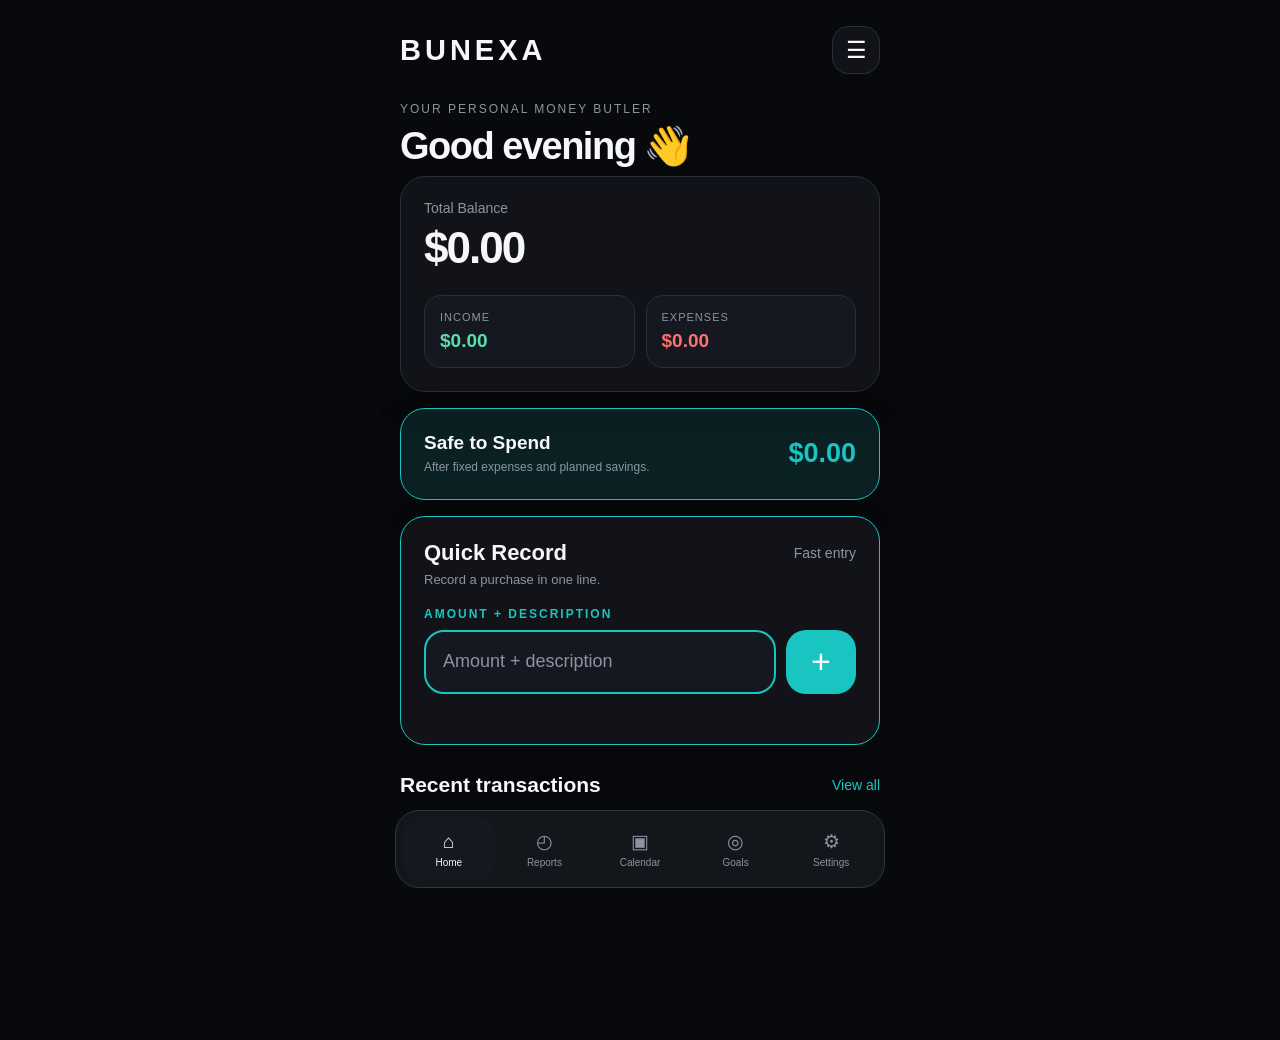
==== index.html @ c018f062 "Update index.html 1.5 pro" ====
<!DOCTYPE html>
<html lang="en">
<head>
<meta charset="UTF-8">
<meta name="viewport" content="width=device-width,initial-scale=1.0,viewport-fit=cover">
<title>BUNEXA — Money Butler</title>

<style>
:root{
--bg:#08090c;
--card:#111319;
--card2:#151820;
--text:#f5f7fa;
--muted:#8c94a1;
--border:#292e38;
--cyan:#19c5c0;
--cyan-soft:rgba(25,197,192,.12);
--red:#ff7070;
--green:#58dfaa;
--shadow:0 12px 35px rgba(0,0,0,.18)
}

body.light{
--bg:#f5f9f8;
--card:#fff;
--card2:#f1f6f5;
--text:#11161a;
--muted:#727b82;
--border:#dbe4e3;
--cyan:#159f9c;
--cyan-soft:rgba(21,159,156,.10);
--red:#d85e5e;
--green:#3e9d78;
--shadow:0 12px 35px rgba(40,70,70,.08)
}

*{
box-sizing:border-box;
margin:0;
padding:0
}

html{
-webkit-text-size-adjust:100%;
scroll-behavior:smooth
}

body{
font-family:-apple-system,BlinkMacSystemFont,"Segoe UI",sans-serif;
background:var(--bg);
color:var(--text);
min-height:100vh;
padding-bottom:110px
}

button,input,select{
font:inherit
}

button{
cursor:pointer;
-webkit-tap-highlight-color:transparent;
touch-action:manipulation
}

input,select{
touch-action:manipulation
}

button:active{
transform:scale(.97)
}

.app{
width:min(520px,100%);
margin:auto;
padding:26px 20px 120px
}

.page{
display:none
}

.page.active{
display:block
}

.header{
display:flex;
justify-content:space-between;
align-items:center;
margin-bottom:28px
}

.logo{
font-size:29px;
font-weight:850;
letter-spacing:4px
}

.menu-btn{
width:48px;
height:48px;
border-radius:16px;
border:1px solid var(--border);
background:var(--card);
color:var(--text);
font-size:23px;
position:relative;
z-index:10
}

.eyebrow{
color:var(--muted);
font-size:12px;
letter-spacing:2px;
margin-bottom:8px
}

.page-title{
font-size:38px;
font-weight:850;
letter-spacing:-1.5px;
margin-bottom:8px
}

.page-subtitle{
color:var(--muted);
font-size:15px;
line-height:1.5;
margin-bottom:22px
}

.card{
background:var(--card);
border:1px solid var(--border);
border-radius:25px;
padding:23px;
margin-bottom:16px;
box-shadow:var(--shadow)
}

.card-title{
font-size:20px;
font-weight:780;
margin-bottom:7px
}

.card-subtitle{
color:var(--muted);
font-size:13px
}

.balance-label{
color:var(--muted);
font-size:14px
}

.balance{
font-size:44px;
font-weight:850;
letter-spacing:-2px;
margin:7px 0 22px
}

.stats{
display:grid;
grid-template-columns:1fr 1fr;
gap:11px
}

.stat{
background:var(--card2);
border:1px solid var(--border);
border-radius:17px;
padding:15px
}

.stat-label{
color:var(--muted);
font-size:11px;
letter-spacing:1px;
margin-bottom:7px
}

.stat-value{
font-size:19px;
font-weight:780
}

.income{
color:var(--green)
}

.expense{
color:var(--red)
}

.cyan{
color:var(--cyan)
}

.safe{
border-color:var(--cyan);
background:var(--cyan-soft)
}

.safe-row{
display:flex;
justify-content:space-between;
align-items:center;
gap:12px
}

.safe-title{
font-size:19px;
font-weight:780
}

.safe-text{
color:var(--muted);
font-size:12px;
margin-top:5px;
line-height:1.4
}

.safe-number{
color:var(--cyan);
font-size:27px;
font-weight:850;
white-space:nowrap
}

.quick-card{
border-color:var(--cyan)
}

.quick-head{
display:flex;
justify-content:space-between;
align-items:center;
margin-bottom:6px
}

.quick-head h2{
font-size:22px
}

.quick-head span{
color:var(--muted);
font-size:14px
}

.quick-description{
color:var(--muted);
font-size:13px;
margin-bottom:20px
}

.record-label{
color:var(--cyan);
font-size:12px;
font-weight:850;
letter-spacing:2px;
margin-bottom:9px
}

.record-row{
display:grid;
grid-template-columns:minmax(0,1fr) 70px;
gap:10px
}

.record-input{
width:100%;
min-width:0;
height:64px;
border-radius:20px;
border:2px solid var(--cyan);
background:var(--card2);
color:var(--text);
padding:0 17px;
outline:none;
font-size:18px;
position:relative;
z-index:2
}

.record-input:focus{
box-shadow:0 0 0 3px var(--cyan-soft)
}

.record-input::placeholder{
color:var(--muted)
}

.add-btn{
height:64px;
border:0;
border-radius:20px;
background:var(--cyan);
color:#fff;
font-size:34px;
font-weight:500;
position:relative;
z-index:3
}

.quick-status{
min-height:18px;
color:var(--cyan);
font-size:12px;
margin-top:9px
}

.section-head{
display:flex;
justify-content:space-between;
align-items:center;
margin:28px 0 13px
}

.section-head h2{
font-size:21px
}

.section-link{
color:var(--cyan);
font-size:14px;
border:0;
background:none
}

.transactions{
display:flex;
flex-direction:column;
gap:10px
}

.transaction{
display:flex;
justify-content:space-between;
align-items:center;
gap:10px;
padding:14px;
border:1px solid var(--border);
border-radius:18px;
background:var(--card)
}

.transaction-left{
display:flex;
align-items:center;
gap:11px;
min-width:0
}

.icon{
width:44px;
height:44px;
flex:none;
display:flex;
align-items:center;
justify-content:center;
border-radius:14px;
background:var(--card2);
font-size:21px
}

.transaction-info{
min-width:0
}

.transaction-name{
font-weight:750;
font-size:15px;
white-space:nowrap;
overflow:hidden;
text-overflow:ellipsis
}

.transaction-meta{
color:var(--muted);
font-size:11px;
margin-top:4px
}

.transaction-right{
text-align:right;
flex:none
}

.transaction-money{
font-weight:850;
font-size:15px;
white-space:nowrap
}

.delete-btn{
border:0;
background:none;
color:var(--muted);
font-size:11px;
margin-top:4px
}

.overview-number{
font-size:41px;
font-weight:850;
margin:13px 0 5px
}

.report-grid{
display:grid;
grid-template-columns:1fr 1fr;
gap:11px;
margin-top:17px
}

.report-stat{
background:var(--card2);
border:1px solid var(--border);
border-radius:17px;
padding:15px
}

.report-stat small{
display:block;
color:var(--muted);
font-size:10px;
letter-spacing:1px;
margin-bottom:7px
}

.report-stat strong{
font-size:19px
}

.chart-wrap{
display:flex;
justify-content:center;
margin:20px 0
}

.donut{
width:200px;
height:200px;
border-radius:50%;
background:var(--card2);
display:flex;
align-items:center;
justify-content:center;
transition:.3s
}

.donut-inner{
width:124px;
height:124px;
border-radius:50%;
background:var(--card);
display:flex;
flex-direction:column;
justify-content:center;
align-items:center
}

.donut-inner strong{
font-size:20px
}

.donut-inner span{
color:var(--muted);
font-size:11px;
margin-top:3px
}

.legend{
display:flex;
flex-direction:column;
gap:10px
}

.legend-row{
display:flex;
justify-content:space-between;
align-items:center;
font-size:13px
}

.legend-left{
display:flex;
align-items:center;
gap:8px
}

.dot{
width:10px;
height:10px;
border-radius:50%;
flex:none
}

.category-row{
margin-bottom:14px
}

.category-top{
display:flex;
justify-content:space-between;
margin-bottom:6px;
font-size:12px
}

.progress{
height:8px;
background:var(--card2);
border-radius:20px;
overflow:hidden
}

.progress-fill{
height:100%;
border-radius:20px
}

.insight-card{
border-color:var(--cyan);
background:var(--cyan-soft)
}

.insight-title{
font-size:19px;
font-weight:800;
margin-bottom:8px
}

.insight-text{
color:var(--muted);
font-size:13px;
line-height:1.6
}

.insight-highlight{
color:var(--cyan);
font-weight:800
}

.insight-tip{
margin-top:12px;
padding:12px;
border-radius:14px;
background:var(--card);
border:1px solid var(--border);
font-size:12px;
line-height:1.5
}

.calendar-card{
padding:18px
}

.calendar-top{
display:flex;
justify-content:space-between;
align-items:center;
gap:8px;
margin-bottom:16px
}

.calendar-top button{
width:38px;
height:38px;
border:1px solid var(--border);
background:var(--card2);
color:var(--text);
border-radius:12px
}

.calendar-selects{
display:grid;
grid-template-columns:1fr 1fr;
gap:8px;
flex:1
}

.calendar-selects select{
width:100%;
border:1px solid var(--border);
background:var(--card2);
color:var(--text);
border-radius:12px;
padding:9px;
outline:none
}

.weekdays,
.calendar-grid{
display:grid;
grid-template-columns:repeat(7,1fr);
gap:5px
}

.weekdays{
margin-bottom:6px
}

.weekdays div{
text-align:center;
color:var(--muted);
font-size:10px;
padding:5px 0
}

.day{
min-height:47px;
border:1px solid transparent;
border-radius:11px;
background:var(--card2);
color:var(--text);
display:flex;
flex-direction:column;
align-items:center;
justify-content:center;
padding:4px 2px
}

.day.empty{
background:transparent
}

.day.has-data{
border-color:var(--cyan)
}

.day.today{
box-shadow:inset 0 0 0 1px var(--cyan)
}

.day-number{
font-size:12px;
font-weight:700
}

.day-total{
color:var(--red);
font-size:8px;
margin-top:3px;
white-space:nowrap;
overflow:hidden;
max-width:100%
}

.calendar-summary{
margin-top:15px;
padding:15px;
background:var(--card2);
border-radius:17px
}

.calendar-summary-title{
font-size:15px;
font-weight:750
}

.calendar-summary-total{
color:var(--red);
font-size:25px;
font-weight:850;
margin-top:5px
}

.calendar-day-list{
margin-top:12px;
display:flex;
flex-direction:column;
gap:8px
}

.goal-card{
position:relative;
overflow:hidden
}

.goal-top{
display:flex;
justify-content:space-between;
gap:12px
}

.goal-name{
font-size:20px;
font-weight:800
}

.goal-target{
color:var(--muted);
font-size:12px;
margin-top:5px
}

.goal-percent{
color:var(--cyan);
font-size:23px;
font-weight:850
}

.goal-progress{
height:12px;
background:var(--card2);
border-radius:20px;
overflow:hidden;
margin:17px 0 11px
}

.goal-progress-fill{
height:100%;
background:var(--cyan);
border-radius:20px
}

.goal-info{
display:grid;
grid-template-columns:1fr 1fr;
gap:9px
}

.goal-mini{
background:var(--card2);
border-radius:14px;
padding:12px
}

.goal-mini small{
display:block;
color:var(--muted);
font-size:10px;
margin-bottom:5px
}

.goal-mini strong{
font-size:15px
}

.goal-actions{
display:grid;
grid-template-columns:1fr 1fr;
gap:8px;
margin-top:11px
}

.small-btn{
padding:11px;
border-radius:13px;
border:1px solid var(--border);
background:var(--card2);
color:var(--text)
}

.goal-success{
margin-top:11px;
padding:11px;
border-radius:13px;
background:var(--cyan-soft);
color:var(--cyan);
font-size:12px;
font-weight:700
}

.setting-row{
display:flex;
justify-content:space-between;
align-items:center;
gap:15px;
padding:16px 0;
border-bottom:1px solid var(--border)
}

.setting-row:last-child{
border-bottom:0
}

.setting-title{
font-weight:700
}

.setting-desc{
color:var(--muted);
font-size:11px;
margin-top:4px
}

.toggle{
width:53px;
height:30px;
border:0;
border-radius:30px;
background:var(--border);
position:relative
}

.toggle.active{
background:var(--cyan)
}

.toggle::after{
content:"";
position:absolute;
top:4px;
left:4px;
width:22px;
height:22px;
border-radius:50%;
background:#fff;
transition:.2s
}

.toggle.active::after{
left:27px
}

.primary{
width:100%;
padding:14px;
border:0;
border-radius:15px;
background:var(--cyan);
color:#fff;
font-weight:800
}

.secondary{
width:100%;
padding:13px;
border:1px solid var(--border);
border-radius:15px;
background:var(--card2);
color:var(--text);
font-weight:700
}

.nav{
position:fixed;
left:50%;
bottom:12px;
transform:translateX(-50%);
width:min(490px,calc(100% - 26px));
background:rgba(20,23,28,.97);
border:1px solid #303640;
border-radius:24px;
padding:7px;
display:grid;
grid-template-columns:repeat(5,1fr);
gap:4px;
z-index:9999;
backdrop-filter:blur(18px)
}

body.light .nav{
background:rgba(255,255,255,.97);
border-color:var(--border)
}

.nav button{
border:0;
background:transparent;
color:var(--muted);
border-radius:17px;
padding:9px 4px;
font-size:10px;
min-height:62px
}

.nav button.active{
background:var(--card2);
color:var(--text)
}

.nav-icon{
display:block;
font-size:19px;
margin-bottom:4px
}

.modal{
position:fixed;
inset:0;
background:rgba(0,0,0,.72);
display:none;
align-items:flex-end;
justify-content:center;
padding:14px;
z-index:20000
}

.modal.show{
display:flex
}

.modal-box{
width:min(500px,100%);
max-height:88vh;
overflow:auto;
background:var(--card);
border:1px solid var(--border);
border-radius:25px;
padding:22px
}

.modal-title{
font-size:23px;
font-weight:800;
margin-bottom:17px
}

.field{
margin-bottom:12px
}

.field label{
display:block;
color:var(--muted);
font-size:11px;
margin-bottom:6px
}

.field input,
.field select{
width:100%;
padding:13px;
border-radius:14px;
border:1px solid var(--border);
background:var(--card2);
color:var(--text);
outline:none
}

.modal-actions{
display:grid;
grid-template-columns:1fr 1fr;
gap:9px;
margin-top:15px
}

.empty{
text-align:center;
padding:23px 10px;
color:var(--muted);
font-size:13px
}

@media(max-width:380px){
.app{
padding-left:15px;
padding-right:15px
}

.page-title{
font-size:33px
}

.balance{
font-size:38px
}

.safe-number{
font-size:23px
}

.day{
min-height:43px
}
}
</style>
</head>

<body>

<div class="app">

<!-- HOME -->
<section class="page active" id="page-home">

<div class="header">
<div class="logo">BUNEXA</div>

<button
type="button"
class="menu-btn"
id="homeMenuBtn">
☰
</button>
</div>

<div class="eyebrow">
YOUR PERSONAL MONEY BUTLER
</div>

<h1 class="page-title">
Good evening 👋
</h1>

<div class="card">

<div class="balance-label">
Total Balance
</div>

<div class="balance" id="homeBalance">
$0.00
</div>

<div class="stats">

<div class="stat">
<div class="stat-label">INCOME</div>
<div class="stat-value income" id="homeIncome">$0.00</div>
</div>

<div class="stat">
<div class="stat-label">EXPENSES</div>
<div class="stat-value expense" id="homeExpense">$0.00</div>
</div>

</div>
</div>

<div class="card safe">

<div class="safe-row">

<div>
<div class="safe-title">Safe to Spend</div>

<div class="safe-text">
After fixed expenses and planned savings.
</div>
</div>

<div class="safe-number" id="safeSpend">
$0.00
</div>

</div>
</div>

<div class="card quick-card">

<div class="quick-head">
<h2>Quick Record</h2>
<span>Fast entry</span>
</div>

<div class="quick-description">
Record a purchase in one line.
</div>

<div class="record-label">
AMOUNT + DESCRIPTION
</div>

<div class="record-row">

<input
id="quickInput"
class="record-input"
type="text"
inputmode="text"
autocomplete="off"
placeholder="Amount + description">

<button
type="button"
class="add-btn"
id="quickAddBtn">
+
</button>

</div>

<div class="quick-status" id="quickStatus"></div>

</div>

<div class="section-head">

<h2>
Recent transactions
</h2>

<button
type="button"
class="section-link"
id="viewCalendarBtn">
View all
</button>

</div>

<div
class="transactions"
id="homeTransactions">
</div>

</section>


<!-- REPORTS -->
<section class="page" id="page-reports">

<div class="header">

<div class="logo">BUNEXA</div>

<button
type="button"
class="menu-btn"
id="reportsHomeBtn">
⌂
</button>

</div>

<h1 class="page-title">
Reports
</h1>

<p class="page-subtitle">
A clear view of your money.
</p>

<div class="card">

<div class="card-title">
Financial overview
</div>

<div class="overview-number" id="reportBalance">
$0.00
</div>

<div class="card-subtitle">
Current balance
</div>

<div class="report-grid">

<div class="report-stat">
<small>TOTAL INCOME</small>
<strong class="income" id="reportIncome">$0.00</strong>
</div>

<div class="report-stat">
<small>TOTAL EXPENSES</small>
<strong class="expense" id="reportExpense">$0.00</strong>
</div>

</div>
</div>

<div class="card">

<div class="card-title">
Where your money goes
</div>

<div class="card-subtitle">
Expense distribution.
</div>

<div class="chart-wrap">

<div class="donut" id="donut">

<div class="donut-inner">

<strong id="donutTotal">
$0.00
</strong>

<span>
Expenses
</span>

</div>

</div>

</div>

<div class="legend" id="legend"></div>

</div>

<div class="card">

<div class="card-title">
Category breakdown
</div>

<div id="categories"></div>

</div>

<div class="card insight-card" id="insightCard"></div>

</section>


<!-- CALENDAR -->
<section class="page" id="page-calendar">

<div class="header">

<div class="logo">BUNEXA</div>

<button
type="button"
class="menu-btn"
id="calendarHomeBtn">
⌂
</button>

</div>

<div class="eyebrow">
YOUR MONEY HISTORY
</div>

<h1 class="page-title">
Calendar
</h1>

<p class="page-subtitle">
See exactly what you spent, day by day.
</p>

<div class="card calendar-card">

<div class="calendar-top">

<button
type="button"
id="prevMonthBtn">
‹
</button>

<div class="calendar-selects">

<select id="monthSelect"></select>

<select id="yearSelect"></select>

</div>

<button
type="button"
id="nextMonthBtn">
›
</button>

</div>

<div class="weekdays">

<div>Sun</div>
<div>Mon</div>
<div>Tue</div>
<div>Wed</div>
<div>Thu</div>
<div>Fri</div>
<div>Sat</div>

</div>

<div
class="calendar-grid"
id="calendarGrid">
</div>

<div
class="calendar-summary"
id="calendarSummary">
</div>

</div>

</section>


<!-- GOALS -->
<section class="page" id="page-goals">

<div class="header">

<div class="logo">BUNEXA</div>

<button
type="button"
class="menu-btn"
id="goalHeaderBtn">
+
</button>

</div>

<div class="eyebrow">
YOUR MONEY PLAN
</div>

<h1 class="page-title">
Goals
</h1>

<p class="page-subtitle">
Turn savings into something measurable.
</p>

<div class="card">

<div class="card-title">
Monthly savings outlook
</div>

<div class="report-grid">

<div class="report-stat">

<small>MONTHLY SAVING</small>

<strong
class="cyan"
id="monthlySaving">
$0.00
</strong>

</div>

<div class="report-stat">

<small>1 YEAR SAVING</small>

<strong
class="cyan"
id="yearSaving">
$0.00
</strong>

</div>

</div>
</div>

<div class="section-head">

<h2>
Your goals
</h2>

<button
type="button"
class="section-link"
id="addGoalBtn">
+ Add goal
</button>

</div>

<div id="goalsList"></div>

</section>


<!-- SETTINGS -->
<section class="page" id="page-settings">

<div class="header">

<div class="logo">BUNEXA</div>

<button
type="button"
class="menu-btn"
id="settingsHomeBtn">
⌂
</button>

</div>

<h1 class="page-title">
Settings
</h1>

<p class="page-subtitle">
Keep your money setup simple.
</p>

<div class="card">

<div class="card-title">
Currency
</div>

<div class="card-subtitle">
Choose your preferred currency.
</div>

<div
class="field"
style="margin-top:14px">

<select id="currencySelect">

<option value="SGD">
🇸🇬 Singapore Dollar (SGD)
</option>

<option value="MYR">
🇲🇾 Malaysian Ringgit (MYR)
</option>

</select>

</div>

</div>


<div class="card">

<div class="card-title">
Regular income
</div>

<div class="card-subtitle">
Monthly income you expect.
</div>

<div id="incomeSources"></div>

<button
type="button"
class="primary"
id="addIncomeBtn"
style="margin-top:14px">
+ Add income
</button>

</div>


<div class="card">

<div class="card-title">
Fixed expenses
</div>

<div class="card-subtitle">
Regular monthly expenses.
</div>

<div id="fixedExpenses"></div>

<button
type="button"
class="primary"
id="addFixedBtn"
style="margin-top:14px">
+ Add fixed expense
</button>

</div>


<div class="card">

<div class="setting-row">

<div>

<div class="setting-title">
Light theme
</div>

<div class="setting-desc">
Switch between light and dark.
</div>

</div>

<button
type="button"
class="toggle"
id="themeToggle">
</button>

</div>

</div>


<div class="card">

<div class="card-title">
Data
</div>

<div class="card-subtitle">
Saved automatically on this device.
</div>

<button
type="button"
class="secondary"
id="clearDataBtn"
style="margin-top:14px">
Clear all data
</button>

</div>

</section>

</div>


<!-- NAVIGATION -->
<div class="nav">

<button
type="button"
id="nav-home"
class="active">

<span class="nav-icon">⌂</span>
Home

</button>

<button
type="button"
id="nav-reports">

<span class="nav-icon">◴</span>
Reports

</button>

<button
type="button"
id="nav-calendar">

<span class="nav-icon">▣</span>
Calendar

</button>

<button
type="button"
id="nav-goals">

<span class="nav-icon">◎</span>
Goals

</button>

<button
type="button"
id="nav-settings">

<span class="nav-icon">⚙</span>
Settings

</button>

</div>


<!-- INCOME MODAL -->
<div class="modal" id="incomeModal">

<div class="modal-box">

<div class="modal-title">
Add income
</div>

<div class="field">

<label>
Income source
</label>

<input
id="incomeName"
placeholder="Salary / Rental / Part-time">

</div>

<div class="field">

<label>
Monthly amount
</label>

<input
id="incomeAmount"
type="number"
step="0.01"
placeholder="3000">

</div>

<div class="modal-actions">

<button
type="button"
class="secondary"
id="incomeCancelBtn">
Cancel
</button>

<button
type="button"
class="primary"
id="incomeSaveBtn">
Save
</button>

</div>

</div>
</div>


<!-- FIXED MODAL -->
<div class="modal" id="fixedModal">

<div class="modal-box">

<div class="modal-title">
Fixed expense
</div>

<div class="field">

<label>
Expense name
</label>

<input
id="fixedName"
placeholder="Rental / Phone / Insurance">

</div>

<div class="field">

<label>
Monthly amount
</label>

<input
id="fixedAmount"
type="number"
step="0.01"
placeholder="500">

</div>

<div class="modal-actions">

<button
type="button"
class="secondary"
id="fixedCancelBtn">
Cancel
</button>

<button
type="button"
class="primary"
id="fixedSaveBtn">
Save
</button>

</div>

</div>
</div>


<!-- GOAL MODAL -->
<div class="modal" id="goalModal">

<div class="modal-box">

<div class="modal-title">
Create a savings goal
</div>

<div class="field">

<label>
Goal name
</label>

<input
id="goalName"
placeholder="Emergency Fund / Holiday / Car">

</div>

<div class="field">

<label>
Target amount
</label>

<input
id="goalTarget"
type="number"
step="0.01"
placeholder="10000">

</div>

<div class="field">

<label>
Already saved
</label>

<input
id="goalSaved"
type="number"
step="0.01"
placeholder="0">

</div>

<div class="field">

<label>
Planned monthly saving
</label>

<input
id="goalMonthly"
type="number"
step="0.01"
placeholder="500">

</div>

<div class="modal-actions">

<button
type="button"
class="secondary"
id="goalCancelBtn">
Cancel
</button>

<button
type="button"
class="primary"
id="goalSaveBtn">
Save Goal
</button>

</div>

</div>
</div>


<script>

/* =====================================================
   BUNEXA DATA
===================================================== */

let transactions =
JSON.parse(
localStorage.getItem("bunexa_transactions") || "[]"
);

let incomes =
JSON.parse(
localStorage.getItem("bunexa_incomes") || "[]"
);

let fixedExpenses =
JSON.parse(
localStorage.getItem("bunexa_fixed") || "[]"
);

let goals =
JSON.parse(
localStorage.getItem("bunexa_goals") || "[]"
);

let currency =
localStorage.getItem("bunexa_currency") || "SGD";

let calendarDate = new Date();

let selectedCalendarDay = null;


/* =====================================================
   STORAGE
===================================================== */

function saveAll(){

localStorage.setItem(
"bunexa_transactions",
JSON.stringify(transactions)
);

localStorage.setItem(
"bunexa_incomes",
JSON.stringify(incomes)
);

localStorage.setItem(
"bunexa_fixed",
JSON.stringify(fixedExpenses)
);

localStorage.setItem(
"bunexa_goals",
JSON.stringify(goals)
);

localStorage.setItem(
"bunexa_currency",
currency
);

}


/* =====================================================
   MONEY
===================================================== */

function currencySymbol(){

return currency === "MYR"
? "RM"
: "S$";

}

function money(value){

return currencySymbol() +
Number(value || 0).toLocaleString(
"en-US",
{
minimumFractionDigits:2,
maximumFractionDigits:2
}
);

}


/* =====================================================
   NAVIGATION
   Important: no inline onclick.
   All events are attached after DOM loads.
===================================================== */

function go(page){

document
.querySelectorAll(".page")
.forEach(
p => p.classList.remove("active")
);

const target =
document.getElementById(
"page-" + page
);

if(target){
target.classList.add("active");
}

document
.querySelectorAll(".nav button")
.forEach(
b => b.classList.remove("active")
);

const nav =
document.getElementById(
"nav-" + page
);

if(nav){
nav.classList.add("active");
}

if(page === "calendar"){
renderCalendar();
}

renderAll();

window.scrollTo({
top:0,
behavior:"smooth"
});

}


/* =====================================================
   SMART CATEGORY SYSTEM
   ENGLISH + CHINESE + COMMON SG TERMS
===================================================== */

function detectCategory(text){

const lower =
String(text || "")
.toLowerCase()
.trim();

/* -----------------------------------------------------
   PETS
----------------------------------------------------- */

if(
/pet lovers centre|
pet lovers|
polypet|
pet safari|
pet station|
pets station|
pet shop|
pet store|
pet food|
pet grooming|
pet groom|
dog food|
cat food|
puppy|
kitten|
dog|
cat|
rabbit|
hamster|
bird food|
aquarium|
fish food|
animal clinic|
animal doctor|
vet|
veterinary|
宠物|
宠物店|
宠物用品|
猫粮|
狗粮|
猫|
狗|
兔子|
仓鼠|
鱼粮|
兽医|
宠物美容/.test(lower)
){

return "Pets";

}


/* -----------------------------------------------------
   BEAUTY & WELLNESS
----------------------------------------------------- */

if(
/guardian|
watsons|
watson|
venus|
venus beauty|
salon|
hair salon|
haircut|
hair cut|
hairdresser|
barber|
beauty|
beauty salon|
facial|
skincare|
skin care|
nail|
nails|
manicure|
pedicure|
spa|
massage|
gym|
fitness|
pilates|
yoga|
personal trainer|
workout|
wellness|
aesthetic|
aesthetics|
brow|
lash|
eyelash|
waxing|
cosmetic|
cosmetics|
guardian|
watson|
美容|
美容院|
美发|
理发|
剪头发|
头发|
洗头|
护肤|
面部护理|
脸部护理|
美甲|
指甲|
按摩|
水疗|
健身|
健身房|
瑜伽|
普拉提|
脱毛|
眉毛|
睫毛|
化妆品/.test(lower)
){

return "Beauty & Wellness";

}


/* -----------------------------------------------------
   ONLINE SHOPPING
----------------------------------------------------- */

if(
/shopee|
lazada|
amazon|
ezbuy|
taobao|
淘宝|
temu|
tiktok shop|
tiktokshop|
tiktok|
shein|
zalora|
qoo10|
carousell|
aliexpress|
alibaba|
ebay|
etsy|
online shopping|
online order|
online purchase|
webstore|
shop online|
网购|
网上购物|
网购平台|
网上买|
电商/.test(lower)
){

return "Online Shopping";

}


/* -----------------------------------------------------
   GROCERIES
----------------------------------------------------- */

if(
/fairprice|
ntuc|
sheng siong|
shengxiong|
prime supermarket|
prime|
cold storage|
giant|
redmart|
little farms|
don don donki|
donki|
market place|
marketplace|
jasons deli|
jason's deli|
mustafa centre|
mustafa|
grocer|
groceries|
grocery|
supermarket|
wet market|
vegetable|
vegetables|
fruit|
fruits|
meat|
seafood|
milk|
eggs|
egg|
bread|
snack|
snacks|
foodstuff|
butcher|
7-eleven|
7 eleven|
711|
seven eleven|
cheers|
grocery shopping|
买菜|
菜市场|
超市|
杂货|
杂货店|
蔬菜|
水果|
肉|
海鲜|
牛奶|
鸡蛋|
面包|
零食|
日用品/.test(lower)
){

return "Groceries";

}


/* -----------------------------------------------------
   DINING
----------------------------------------------------- */

if(
/kopi|
coffee|
starbucks|
coffee bean|
toast box|
ya kun|
killiney|
food|
dining|
meal|
breakfast|
lunch|
dinner|
makan|
nasi|
roti|
chicken|
bakery|
restaurant|
cafe|
mcd|
mcdonald|
mcdonald's|
kfc|
koufu|
canteen|
drink|
tea|
teh|
dessert|
pizza|
burger|
sushi|
ramen|
hotpot|
dim sum|
hawker|
food court|
subway|
jollibee|
wingstop|
shake shack|
genki sushi|
ichiban|
taco|
fast food|
foodpanda|
deliveroo|
grabfood|
吃饭|
吃东西|
餐厅|
餐馆|
咖啡|
早餐|
午餐|
晚餐|
宵夜|
饮料|
奶茶|
火锅|
寿司|
拉面|
汉堡|
披萨|
点餐|
外卖|
小贩|
食阁|
食物/.test(lower)
){

return "Dining";

}


/* -----------------------------------------------------
   TRANSPORT
----------------------------------------------------- */

if(
/grab|
gojek|
mrt|
bus|
taxi|
transport|
train|
erp|
parking|
petrol|
fuel|
shell|
esso|
caltex|
spc|
car wash|
carpark|
car park|
motoring|
vehicle|
workshop|
autocare|
comfortdelgro|
cdg zig|
ryde|
simplygo|
ez-link|
ezlink|
driving|
grabfood|
车|
打车|
出租车|
地铁|
巴士|
公交|
停车|
停车费|
油|
汽油|
加油|
修车|
洗车|
交通/.test(lower)
){

return "Transport";

}


/* -----------------------------------------------------
   ENTERTAINMENT
----------------------------------------------------- */

if(
/cinema|
movie|
netflix|
spotify|
youtube premium|
disney|
prime video|
apple music|
apple tv|
itunes|
game|
gaming|
playstation|
xbox|
nintendo|
steam|
entertainment|
concert|
karaoke|
bowling|
arcade|
theme park|
universal studios|
zoo|
night safari|
museum|
电影|
电影院|
Netflix|
音乐|
游戏|
电玩|
演唱会|
卡拉OK|
唱歌|
保龄球|
游乐园|
主题公园|
动物园|
博物馆/.test(lower)
){

return "Entertainment";

}


/* -----------------------------------------------------
   TRAVEL
----------------------------------------------------- */

if(
/travel|
holiday|
hotel|
flight|
cruise|
trip|
airbnb|
agoda|
booking.com|
traveloka|
trip.com|
jetstar|
scoot|
singapore airlines|
malaysia airlines|
airasia|
passport|
tour|
tourist|
attraction|
resort|
旅行|
旅游|
度假|
酒店|
机票|
飞机|
邮轮|
行程|
景点|
旅游团|
度假村/.test(lower)
){

return "Travel";

}


/* -----------------------------------------------------
   BILLS
----------------------------------------------------- */

if(
/phone|
wifi|
internet|
bill|
simba|
singtel|
starhub|
m1|
electricity|
utilities|
utility|
water|
sp services|
sp group|
town council|
mobile plan|
mobile bill|
insurance|
premium|
subscription|
rent|
rental|
电费|
水费|
电话费|
手机费|
网络|
网费|
账单|
保险|
保险费|
订阅|
房租|
租金|
水电|
生活费/.test(lower)
){

return "Bills";

}


/* -----------------------------------------------------
   GENERAL SHOPPING
----------------------------------------------------- */

if(
/shopping|
mall|
clothes|
shirt|
shoe|
shoes|
bag|
uniqlo|
zara|
h&m|
decathlon|
ikea|
courts|
best denki|
harvey norman|
muji|
daiso|
miniso|
bookstore|
popular|
stationery|
furniture|
home decor|
electronics|
衣服|
衣物|
鞋|
鞋子|
包包|
购物|
商场|
家具|
家居|
电子产品|
手机|
电脑|
文具|
书店/.test(lower)
){

return "Shopping";

}

return "Other";

}


/* =====================================================
   INCOME
===================================================== */

function isIncomeDescription(text){

const lower =
String(text || "")
.toLowerCase();

return [
"salary",
"salary received",
"rental income",
"rental",
"part-time",
"part time",
"freelance",
"bonus",
"commission",
"income",
"paycheck",
"薪水",
"工资",
"收入",
"奖金",
"佣金",
"兼职"
].some(
word => lower.includes(word)
);

}


/* =====================================================
   QUICK RECORD
===================================================== */

function quickAdd(){

const input =
document.getElementById(
"quickInput"
);

const status =
document.getElementById(
"quickStatus"
);

const text =
input.value.trim();

if(!text){

input.focus();
return;

}


/*
Accepted:

5.50 food
$5.50 food
S$5.50 food
RM5.50 food
5.50 买菜
5.50 shopee
*/

const match =
text.match(
/^\s*(?:\$|s\$|rm)?\s*(\d+(?:\.\d{1,2})?)\s+(.+?)\s*$/i
);

if(!match){

status.textContent =
"Enter amount + description";

input.focus();

return;

}

const amount =
parseFloat(match[1]);

const description =
match[2].trim();

if(
!Number.isFinite(amount) ||
amount <= 0
){

status.textContent =
"Enter a valid amount";

return;

}

const income =
isIncomeDescription(
description
);

const category =
income
? "Income"
: detectCategory(
description
);

transactions.unshift({

id:
Date.now() +
Math.random(),

type:
income
? "income"
: "expense",

description,

amount,

category,

date:
dateKey(new Date()),

created:
new Date().toISOString()

});

saveAll();

input.value = "";

status.textContent =
"✓ Recorded";

renderAll();

setTimeout(
()=>{
status.textContent = "";
},
1600
);

}


/* =====================================================
   DATE
===================================================== */

function dateKey(date){

return `${date.getFullYear()}-${String(
date.getMonth()+1
).padStart(2,"0")}-${String(
date.getDate()
).padStart(2,"0")}`;

}

function displayDate(key){

const p =
String(key || "").split("-");

if(p.length !== 3){
return "";
}

return `${p[2]}/${p[1]}/${p[0]}`;

}


/* =====================================================
   TOTALS
===================================================== */

function getTotals(){

let income = 0;
let expense = 0;

transactions.forEach(
t => {

if(t.type === "income"){
income += Number(t.amount) || 0;
}
else{
expense += Number(t.amount) || 0;
}

}
);

incomes.forEach(
i=>{
income += Number(i.amount) || 0;
}
);

const fixed =
fixedExpenses.reduce(
(sum,e)=>
sum + (Number(e.amount) || 0),
0
);

return {

income,

expense,

fixed,

balance:
income - expense,

afterFixed:
income -
expense -
fixed

};

}


/* =====================================================
   HOME
===================================================== */

function renderHome(){

const totals =
getTotals();

document.getElementById(
"homeBalance"
).textContent =
money(totals.balance);

document.getElementById(
"homeIncome"
).textContent =
money(totals.income);

document.getElementById(
"homeExpense"
).textContent =
money(totals.expense);

const planned =
goals.reduce(
(sum,g)=>
sum + (Number(g.monthly) || 0),
0
);

const safe =
Math.max(
0,
totals.income -
totals.expense -
totals.fixed -
planned
);

document.getElementById(
"safeSpend"
).textContent =
money(safe);

const box =
document.getElementById(
"homeTransactions"
);

if(!transactions.length){

box.innerHTML =
`<div class="card empty">
No transactions yet.<br>
Start with Quick Record.
</div>`;

return;

}

box.innerHTML =
transactions
.slice(0,5)
.map(transactionHTML)
.join("");

}


/* =====================================================
   ICONS
===================================================== */

function getIcon(category){

const icons = {

"Dining":"🍜",

"Groceries":"🛒",

"Online Shopping":"📦",

"Beauty & Wellness":"💆",

"Pets":"🐾",

"Transport":"🚕",

"Shopping":"🛍️",

"Entertainment":"🎬",

"Travel":"✈️",

"Bills":"📱",

"Income":"💰",

"Other":"💳"

};

return icons[category] || "💳";

}


/* =====================================================
   TRANSACTION
===================================================== */

function transactionHTML(t){

return `

<div class="transaction">

<div class="transaction-left">

<div class="icon">
${getIcon(t.category)}
</div>

<div class="transaction-info">

<div class="transaction-name">
${escapeHTML(t.description)}
</div>

<div class="transaction-meta">
${escapeHTML(t.category)}
 ·
${displayDate(t.date)}
</div>

</div>

</div>

<div class="transaction-right">

<div
class="transaction-money ${
t.type === "income"
? "income"
: "expense"
}">

${t.type === "income" ? "+" : "-"}
${money(t.amount)}

</div>

<button
type="button"
class="delete-btn"
data-delete-id="${escapeHTML(String(t.id))}">

Delete

</button>

</div>

</div>

`;

}


function escapeHTML(str){

return String(str)
.replace(/&/g,"&amp;")
.replace(/</g,"&lt;")
.replace(/>/g,"&gt;")
.replace(/"/g,"&quot;")
.replace(/'/g,"&#039;");

}


function deleteTransaction(id){

transactions =
transactions.filter(
t =>
String(t.id) !==
String(id)
);

saveAll();

renderAll();

}


/* =====================================================
   REPORTS
===================================================== */

function renderReports(){

const totals =
getTotals();

document.getElementById(
"reportBalance"
).textContent =
money(totals.balance);

document.getElementById(
"reportIncome"
).textContent =
money(totals.income);

document.getElementById(
"reportExpense"
).textContent =
money(totals.expense);

const cats = {};

transactions
.filter(
t => t.type === "expense"
)
.forEach(
t => {

const category =
t.category || "Other";

cats[category] =
(cats[category] || 0) +
(Number(t.amount) || 0);

}
);

const entries =
Object.entries(cats)
.sort(
(a,b) =>
b[1] - a[1]
);

const total =
entries.reduce(
(sum,item) =>
sum + item[1],
0
);

document.getElementById(
"donutTotal"
).textContent =
money(total);


/* COLORS */

const colors = {

"Dining":"#FF8A65",

"Groceries":"#66BB6A",

"Online Shopping":"#7E57C2",

"Beauty & Wellness":"#EC6F9E",

"Pets":"#8D6E63",

"Transport":"#42A5F5",

"Shopping":"#26A69A",

"Entertainment":"#FFA726",

"Travel":"#5C6BC0",

"Bills":"#78909C",

"Other":"#B0BEC5"

};


/* DONUT */

const donut =
document.getElementById(
"donut"
);

if(!entries.length){

donut.style.background =
"var(--card2)";

}
else{

let start = 0;

const parts = [];

entries.forEach(
([category,value])=>{

const degrees =
total
? value / total * 360
: 0;

const end =
start + degrees;

const color =
colors[category] ||
"#B0BEC5";

parts.push(
`${color} ${start}deg ${end}deg`
);

start = end;

}
);

donut.style.background =
`conic-gradient(${parts.join(",")})`;

}


/* LEGEND */

const legend =
document.getElementById(
"legend"
);

if(!entries.length){

legend.innerHTML =
`<div class="empty">
No expense data yet.
</div>`;

}
else{

legend.innerHTML =
entries
.map(
([category,value])=>{

const percent =
total
? value / total * 100
: 0;

const color =
colors[category] ||
"#B0BEC5";

return `

<div class="legend-row">

<div class="legend-left">

<span
class="dot"
style="background:${color}">
</span>

<span>
${escapeHTML(category)}
</span>

</div>

<strong>
${money(value)}
 ·
${percent.toFixed(0)}%
</strong>

</div>

`;

}
)
.join("");

}


/* CATEGORY BREAKDOWN */

const categoryBox =
document.getElementById(
"categories"
);

if(!entries.length){

categoryBox.innerHTML =
`<div class="empty">
Add expenses to see your breakdown.
</div>`;

}
else{

categoryBox.innerHTML =
entries
.map(
([category,value])=>{

const percent =
total
? value / total * 100
: 0;

const color =
colors[category] ||
"#B0BEC5";

return `

<div class="category-row">

<div class="category-top">

<span>
${escapeHTML(category)}
</span>

<strong>
${money(value)}
</strong>

</div>

<div class="progress">

<div
class="progress-fill"
style="
width:${percent}%;
background:${color};
">
</div>

</div>

</div>

`;

}
)
.join("");

}

renderInsight();

}


/* =====================================================
   INSIGHT
===================================================== */

function renderInsight(){

const box =
document.getElementById(
"insightCard"
);

if(!box){
return;
}

const expenses =
transactions.filter(
t =>
t.type === "expense"
);

if(!expenses.length){

box.innerHTML = `

<div class="insight-title">
💡 BUNEXA Insight
</div>

<div class="insight-text">
Start recording your spending and
BUNEXA will help you understand
where your money is going.
</div>

<div class="insight-tip">
Tip: Record purchases as you make them.
</div>

`;

return;

}

const cats = {};

expenses.forEach(
t => {

const category =
t.category || "Other";

cats[category] =
(cats[category] || 0) +
(Number(t.amount) || 0);

}
);

const entries =
Object.entries(cats)
.sort(
(a,b) =>
b[1] - a[1]
);

const topCategory =
entries[0][0];

const topAmount =
entries[0][1];

const total =
expenses.reduce(
(sum,t)=>
sum + (Number(t.amount) || 0),
0
);

const percentage =
total
? topAmount / total * 100
: 0;

const tips = {

"Online Shopping":
"💡 Online Shopping is your biggest category. Consider setting a monthly shopping limit.",

"Dining":
"💡 Dining is your biggest category. Small daily savings from meals and drinks can add up.",

"Transport":
"💡 Transport is your biggest category. Compare public transport, ride-hailing, parking and petrol.",

"Entertainment":
"💡 Entertainment is your biggest category. Review subscriptions and recurring entertainment costs.",

"Beauty & Wellness":
"💡 Beauty & Wellness is your biggest category. Separate essential wellness spending from optional treatments.",

"Groceries":
"💡 Groceries are your biggest category. Meal planning and comparing supermarket prices may help.",

"Pets":
"💡 Pet expenses are your biggest category. Consider keeping a separate monthly pet budget.",

"Travel":
"💡 Travel is your biggest category. A dedicated travel fund can make large trips easier to manage.",

"Bills":
"💡 Bills are your biggest category. Review recurring plans and subscriptions.",

"Shopping":
"💡 Shopping is your biggest category. Consider setting a monthly discretionary shopping limit."

};

const tip =
tips[topCategory] ||
"💡 Keep recording consistently. BUNEXA will get a clearer picture of your spending habits.";

box.innerHTML = `

<div class="insight-title">
💡 BUNEXA Insight
</div>

<div class="insight-text">

Your biggest spending category is

<span class="insight-highlight">
${escapeHTML(topCategory)}
</span>

at

<span class="insight-highlight">
${money(topAmount)}
</span>

(${percentage.toFixed(0)}%
of recorded expenses).

</div>

<div class="insight-tip">
${tip}
</div>

`;

}


/* =====================================================
   CALENDAR
===================================================== */

function setupCalendarSelectors(){

const month =
document.getElementById(
"monthSelect"
);

const year =
document.getElementById(
"yearSelect"
);

const months = [
"January",
"February",
"March",
"April",
"May",
"June",
"July",
"August",
"September",
"October",
"November",
"December"
];

month.innerHTML =
months
.map(
(name,i)=>
`<option value="${i}">
${name}
</option>`
)
.join("");

const currentYear =
new Date().getFullYear();

let years = [];

for(
let y = currentYear - 5;
y <= currentYear + 30;
y++
){

years.push(y);

}

year.innerHTML =
years
.map(
y =>
`<option value="${y}">
${y}
</option>`
)
.join("");

month.value =
calendarDate.getMonth();

year.value =
calendarDate.getFullYear();

}


function calendarChanged(){

calendarDate =
new Date(
Number(
document.getElementById(
"yearSelect"
).value
),
Number(
document.getElementById(
"monthSelect"
).value
),
1
);

selectedCalendarDay =
null;

renderCalendar();

}


function changeMonth(amount){

calendarDate =
new Date(
calendarDate.getFullYear(),
calendarDate.getMonth() + amount,
1
);

const year =
calendarDate.getFullYear();

const select =
document.getElementById(
"yearSelect"
);

if(
!Array.from(select.options)
.some(
o =>
Number(o.value) === year
)
){

select.innerHTML +=
`<option value="${year}">
${year}
</option>`;

}

document.getElementById(
"monthSelect"
).value =
calendarDate.getMonth();

document.getElementById(
"yearSelect"
).value =
year;

selectedCalendarDay =
null;

renderCalendar();

}


function getDayTransactions(
year,
month,
day
){

const key =
dateKey(
new Date(
year,
month,
day
)
);

return transactions.filter(
t =>
t.date === key &&
t.type === "expense"
);

}


function renderCalendar(){

const month =
calendarDate.getMonth();

const year =
calendarDate.getFullYear();

const grid =
document.getElementById(
"calendarGrid"
);

if(!grid){
return;
}

const first =
new Date(
year,
month,
1
);

const last =
new Date(
year,
month + 1,
0
);

const firstDay =
first.getDay();

const days =
last.getDate();

let html = "";

for(
let i = 0;
i < firstDay;
i++
){

html +=
`<div class="day empty"></div>`;

}

for(
let day = 1;
day <= days;
day++
){

const list =
getDayTransactions(
year,
month,
day
);

const total =
list.reduce(
(sum,t)=>
sum + (Number(t.amount) || 0),
0
);

const today =
dateKey(new Date()) ===
dateKey(
new Date(
year,
month,
day
)
);

html += `

<button
type="button"
class="day ${
list.length ? "has-data" : ""
} ${
today ? "today" : ""
}"
data-calendar-day="${day}">

<span class="day-number">
${day}
</span>

${
total > 0
? `
<span class="day-total">
${money(total)}
</span>
`
: ""
}

</button>

`;

}

grid.innerHTML =
html;

renderCalendarSummary();

}


function selectCalendarDay(day){

selectedCalendarDay =
day;

renderCalendarSummary();

}


function renderCalendarSummary(){

const box =
document.getElementById(
"calendarSummary"
);

if(
selectedCalendarDay === null
){

const prefix =
`${calendarDate.getFullYear()}-${String(
calendarDate.getMonth()+1
).padStart(2,"0")}`;

const monthTotal =
transactions
.filter(
t =>
t.type === "expense" &&
t.date &&
t.date.startsWith(prefix)
)
.reduce(
(sum,t)=>
sum + (Number(t.amount) || 0),
0
);

box.innerHTML = `

<div class="calendar-summary-title">

${calendarDate.toLocaleString(
"en-US",
{
month:"long",
year:"numeric"
}
)}

</div>

<div class="calendar-summary-total">
${money(monthTotal)}
</div>

<div
style="
color:var(--muted);
font-size:11px;
margin-top:3px">

Total spending this month

</div>

`;

return;

}

const list =
getDayTransactions(
calendarDate.getFullYear(),
calendarDate.getMonth(),
selectedCalendarDay
);

const total =
list.reduce(
(sum,t)=>
sum + (Number(t.amount) || 0),
0
);

const key =
dateKey(
new Date(
calendarDate.getFullYear(),
calendarDate.getMonth(),
selectedCalendarDay
)
);

const items =
list.length
? list.map(transactionHTML).join("")
: `
<div class="empty">
No spending recorded on this day.
</div>
`;

box.innerHTML = `

<div class="calendar-summary-title">
${displayDate(key)}
</div>

<div class="calendar-summary-total">
${money(total)}
</div>

<div
style="
color:var(--muted);
font-size:11px;
margin-top:3px">

${list.length}
expense${list.length === 1 ? "" : "s"}

</div>

<div class="calendar-day-list">
${items}
</div>

`;

}


/* =====================================================
   GOALS
===================================================== */

function renderGoals(){

const monthly =
goals.reduce(
(sum,g)=>
sum + (Number(g.monthly) || 0),
0
);

document.getElementById(
"monthlySaving"
).textContent =
money(monthly);

document.getElementById(
"yearSaving"
).textContent =
money(monthly * 12);

const box =
document.getElementById(
"goalsList"
);

if(!goals.length){

box.innerHTML =
`<div class="card empty">
No savings goals yet.<br>
Add your first goal.
</div>`;

return;

}

box.innerHTML =
goals
.map(
g => {

const target =
Number(g.target || 0);

const saved =
Number(g.saved || 0);

const monthly =
Number(g.monthly || 0);

const percent =
target
? Math.min(
100,
saved / target * 100
)
: 0;

const remaining =
Math.max(
0,
target - saved
);

const months =
monthly > 0
? Math.ceil(
remaining / monthly
)
: null;

return `

<div class="card goal-card">

<div class="goal-top">

<div>

<div class="goal-name">
${escapeHTML(g.name)}
</div>

<div class="goal-target">
Target ${money(target)}
</div>

</div>

<div class="goal-percent">
${percent.toFixed(0)}%
</div>

</div>

<div class="goal-progress">

<div
class="goal-progress-fill"
style="width:${percent}%">
</div>

</div>

<div class="goal-info">

<div class="goal-mini">

<small>SAVED</small>

<strong>
${money(saved)}
</strong>

</div>

<div class="goal-mini">

<small>REMAINING</small>

<strong>
${money(remaining)}
</strong>

</div>

<div class="goal-mini">

<small>MONTHLY PLAN</small>

<strong>
${money(monthly)}
</strong>

</div>

<div class="goal-mini">

<small>EST. TIME</small>

<strong>

${
percent >= 100
? "Completed"
: months
? months + " months"
: "Set plan"
}

</strong>

</div>

</div>

${
percent >= 100
? `
<div class="goal-success">
🎉 Goal achieved.
</div>
`
: ""
}

<div class="goal-actions">

<button
type="button"
class="small-btn"
data-goal-save="${escapeHTML(String(g.id))}">

+ Add saving

</button>

<button
type="button"
class="small-btn"
data-goal-delete="${escapeHTML(String(g.id))}">

Delete

</button>

</div>

</div>

`;

}
)
.join("");

}


/* =====================================================
   GOAL MODAL
===================================================== */

function openGoalModal(){

document.getElementById(
"goalModal"
).classList.add("show");

document.getElementById(
"goalName"
).focus();

}


function saveGoal(){

const name =
document.getElementById(
"goalName"
).value.trim();

const target =
parseFloat(
document.getElementById(
"goalTarget"
).value
);

const saved =
parseFloat(
document.getElementById(
"goalSaved"
).value
) || 0;

const monthly =
parseFloat(
document.getElementById(
"goalMonthly"
).value
) || 0;

if(
!name ||
!Number.isFinite(target) ||
target <= 0
){

alert(
"Please enter a goal name and target."
);

return;

}

goals.push({

id:
Date.now() +
Math.random(),

name,

target,

saved,

monthly

});

saveAll();

[
"goalName",
"goalTarget",
"goalSaved",
"goalMonthly"
]
.forEach(
id =>
document.getElementById(id).value = ""
);

closeModal("goalModal");

renderAll();

}


function addGoalSaving(id){

const goal =
goals.find(
g =>
String(g.id) ===
String(id)
);

if(!goal){
return;
}

const value =
parseFloat(
prompt(
"How much did you save?"
)
);

if(
!Number.isFinite(value) ||
value <= 0
){
return;
}

goal.saved =
Number(goal.saved || 0) +
value;

saveAll();

renderAll();

}


function deleteGoal(id){

if(
!confirm(
"Delete this savings goal?"
)
){
return;
}

goals =
goals.filter(
g =>
String(g.id) !==
String(id)
);

saveAll();

renderAll();

}


/* =====================================================
   INCOME
===================================================== */

function openIncomeModal(){

document.getElementById(
"incomeModal"
).classList.add("show");

document.getElementById(
"incomeName"
).focus();

}


function saveIncome(){

const name =
document.getElementById(
"incomeName"
).value.trim();

const amount =
parseFloat(
document.getElementById(
"incomeAmount"
).value
);

if(
!name ||
!Number.isFinite(amount) ||
amount <= 0
){

alert(
"Please enter income source and amount."
);

return;

}

incomes.push({

id:
Date.now() +
Math.random(),

name,

amount

});

saveAll();

document.getElementById(
"incomeName"
).value = "";

document.getElementById(
"incomeAmount"
).value = "";

closeModal("incomeModal");

renderAll();

}


function renderIncomeSources(){

const box =
document.getElementById(
"incomeSources"
);

if(!incomes.length){

box.innerHTML =
`<div class="empty">
No regular income added yet.
</div>`;

return;

}

box.innerHTML =
incomes
.map(
i => `

<div class="setting-row">

<div>

<div class="setting-title">
${escapeHTML(i.name)}
</div>

<div class="setting-desc">
Monthly income
</div>

</div>

<div>

<strong class="income">
${money(i.amount)}
</strong>

<button
type="button"
style="
border:0;
background:none;
color:var(--cyan);
font-size:11px;
margin-left:6px"
data-income-edit="${escapeHTML(String(i.id))}">

Edit

</button>

</div>

</div>

`
)
.join("");

}


function editIncome(id){

const item =
incomes.find(
i =>
String(i.id) ===
String(id)
);

if(!item){
return;
}

const amount =
parseFloat(
prompt(
"Update monthly income:",
item.amount
)
);

if(
!Number.isFinite(amount) ||
amount <= 0
){
return;
}

item.amount =
amount;

saveAll();

renderAll();

}


/* =====================================================
   FIXED EXPENSE
===================================================== */

function openFixedModal(){

document.getElementById(
"fixedModal"
).classList.add("show");

document.getElementById(
"fixedName"
).focus();

}


function saveFixedExpense(){

const name =
document.getElementById(
"fixedName"
).value.trim();

const amount =
parseFloat(
document.getElementById(
"fixedAmount"
).value
);

if(
!name ||
!Number.isFinite(amount) ||
amount <= 0
){

alert(
"Please enter expense name and amount."
);

return;

}

fixedExpenses.push({

id:
Date.now() +
Math.random(),

name,

amount

});

saveAll();

document.getElementById(
"fixedName"
).value = "";

document.getElementById(
"fixedAmount"
).value = "";

closeModal("fixedModal");

renderAll();

}


function renderFixedExpenses(){

const box =
document.getElementById(
"fixedExpenses"
);

if(!fixedExpenses.length){

box.innerHTML =
`<div class="empty">
No fixed expenses added yet.
</div>`;

return;

}

box.innerHTML =
fixedExpenses
.map(
e => `

<div class="setting-row">

<div>

<div class="setting-title">
${escapeHTML(e.name)}
</div>

<div class="setting-desc">
Monthly fixed expense
</div>

</div>

<div>

<strong class="expense">
${money(e.amount)}
</strong>

<button
type="button"
style="
border:0;
background:none;
color:var(--cyan);
font-size:11px;
margin-left:6px"
data-fixed-edit="${escapeHTML(String(e.id))}">

Edit

</button>

</div>

</div>

`
)
.join("");

}


function editFixed(id){

const item =
fixedExpenses.find(
e =>
String(e.id) ===
String(id)
);

if(!item){
return;
}

const amount =
parseFloat(
prompt(
"Update monthly expense:",
item.amount
)
);

if(
!Number.isFinite(amount) ||
amount <= 0
){
return;
}

item.amount =
amount;

saveAll();

renderAll();

}


/* =====================================================
   MODAL
===================================================== */

function closeModal(id){

const modal =
document.getElementById(id);

if(modal){
modal.classList.remove("show");
}

}


/* =====================================================
   CURRENCY
===================================================== */

function changeCurrency(){

currency =
document.getElementById(
"currencySelect"
).value;

saveAll();

renderAll();

}


/* =====================================================
   THEME
===================================================== */

function toggleTheme(){

document.body.classList.toggle(
"light"
);

const light =
document.body.classList.contains(
"light"
);

localStorage.setItem(
"bunexa_theme",
light
? "light"
: "dark"
);

updateThemeButton();

}


function updateThemeButton(){

const light =
document.body.classList.contains(
"light"
);

document.getElementById(
"themeToggle"
).classList.toggle(
"active",
light
);

}


/* =====================================================
   CLEAR DATA
===================================================== */

function clearAllData(){

if(
!confirm(
"Delete all BUNEXA data on this device?"
)
){
return;
}

transactions = [];
incomes = [];
fixedExpenses = [];
goals = [];

saveAll();

renderAll();

}


/* =====================================================
   RENDER ALL
===================================================== */

function renderAll(){

renderHome();
renderReports();
renderGoals();
renderIncomeSources();
renderFixedExpenses();
updateThemeButton();

const currencySelect =
document.getElementById(
"currencySelect"
);

if(currencySelect){

currencySelect.value =
currency;

}

}


/* =====================================================
   EVENT LISTENERS
   All buttons are connected here.
===================================================== */

function setupEvents(){

/* NAV */

document
.getElementById("nav-home")
.addEventListener(
"click",
()=>go("home")
);

document
.getElementById("nav-reports")
.addEventListener(
"click",
()=>go("reports")
);

document
.getElementById("nav-calendar")
.addEventListener(
"click",
()=>go("calendar")
);

document
.getElementById("nav-goals")
.addEventListener(
"click",
()=>go("goals")
);

document
.getElementById("nav-settings")
.addEventListener(
"click",
()=>go("settings")
);


/* HOME */

document
.getElementById("homeMenuBtn")
.addEventListener(
"click",
()=>go("settings")
);

document
.getElementById("quickAddBtn")
.addEventListener(
"click",
quickAdd
);

document
.getElementById("viewCalendarBtn")
.addEventListener(
"click",
()=>go("calendar")
);


/* HOME INPUT */

document
.getElementById("quickInput")
.addEventListener(
"keydown",
function(e){

if(e.key === "Enter"){

e.preventDefault();

quickAdd();

}

}
);


/* REPORTS */

document
.getElementById("reportsHomeBtn")
.addEventListener(
"click",
()=>go("home")
);


/* CALENDAR */

document
.getElementById("calendarHomeBtn")
.addEventListener(
"click",
()=>go("home")
);

document
.getElementById("prevMonthBtn")
.addEventListener(
"click",
()=>changeMonth(-1)
);

document
.getElementById("nextMonthBtn")
.addEventListener(
"click",
()=>changeMonth(1)
);

document
.getElementById("monthSelect")
.addEventListener(
"change",
calendarChanged
);

document
.getElementById("yearSelect")
.addEventListener(
"change",
calendarChanged
);


/* GOALS */

document
.getElementById("goalHeaderBtn")
.addEventListener(
"click",
openGoalModal
);

document
.getElementById("addGoalBtn")
.addEventListener(
"click",
openGoalModal
);


/* SETTINGS */

document
.getElementById("settingsHomeBtn")
.addEventListener(
"click",
()=>go("home")
);

document
.getElementById("currencySelect")
.addEventListener(
"change",
changeCurrency
);

document
.getElementById("themeToggle")
.addEventListener(
"click",
toggleTheme
);

document
.getElementById("addIncomeBtn")
.addEventListener(
"click",
openIncomeModal
);

document
.getElementById("addFixedBtn")
.addEventListener(
"click",
openFixedModal
);

document
.getElementById("clearDataBtn")
.addEventListener(
"click",
clearAllData
);


/* INCOME MODAL */

document
.getElementById("incomeCancelBtn")
.addEventListener(
"click",
()=>closeModal("incomeModal")
);

document
.getElementById("incomeSaveBtn")
.addEventListener(
"click",
saveIncome
);


/* FIXED MODAL */

document
.getElementById("fixedCancelBtn")
.addEventListener(
"click",
()=>closeModal("fixedModal")
);

document
.getElementById("fixedSaveBtn")
.addEventListener(
"click",
saveFixedExpense
);


/* GOAL MODAL */

document
.getElementById("goalCancelBtn")
.addEventListener(
"click",
()=>closeModal("goalModal")
);

document
.getElementById("goalSaveBtn")
.addEventListener(
"click",
saveGoal
);


/* TRANSACTIONS */

document
.getElementById("homeTransactions")
.addEventListener(
"click",
function(e){

const button =
e.target.closest(
"[data-delete-id]"
);

if(!button){
return;
}

deleteTransaction(
button.dataset.deleteId
);

}
);


/* CALENDAR DAYS */

document
.getElementById("calendarGrid")
.addEventListener(
"click",
function(e){

const button =
e.target.closest(
"[data-calendar-day]"
);

if(!button){
return;
}

selectCalendarDay(
Number(button.dataset.calendarDay)
);

}
);


/* GOALS */

document
.getElementById("goalsList")
.addEventListener(
"click",
function(e){

const saveButton =
e.target.closest(
"[data-goal-save]"
);

const deleteButton =
e.target.closest(
"[data-goal-delete]"
);

if(saveButton){

addGoalSaving(
saveButton.dataset.goalSave
);

return;

}

if(deleteButton){

deleteGoal(
deleteButton.dataset.goalDelete
);

}

}
);


/* INCOME EDIT */

document
.getElementById("incomeSources")
.addEventListener(
"click",
function(e){

const button =
e.target.closest(
"[data-income-edit]"
);

if(!button){
return;
}

editIncome(
button.dataset.incomeEdit
);

}
);


/* FIXED EDIT */

document
.getElementById("fixedExpenses")
.addEventListener(
"click",
function(e){

const button =
e.target.closest(
"[data-fixed-edit]"
);

if(!button){
return;
}

editFixed(
button.dataset.fixedEdit
);

}
);


/* CLOSE MODAL BY BACKDROP */

document
.querySelectorAll(".modal")
.forEach(
modal=>{

modal.addEventListener(
"click",
function(e){

if(e.target === modal){

modal.classList.remove(
"show"
);

}

}
);

}
);


/* ESC KEY */

document.addEventListener(
"keydown",
function(e){

if(e.key === "Escape"){

document
.querySelectorAll(".modal")
.forEach(
modal =>
modal.classList.remove("show")
);

}

}
);

}


/* =====================================================
   INIT
===================================================== */

function init(){

const savedTheme =
localStorage.getItem(
"bunexa_theme"
);

if(savedTheme === "light"){

document.body.classList.add(
"light"
);

}

setupCalendarSelectors();

setupEvents();

renderAll();

renderCalendar();

}

init();

</script>

</body>
</html>
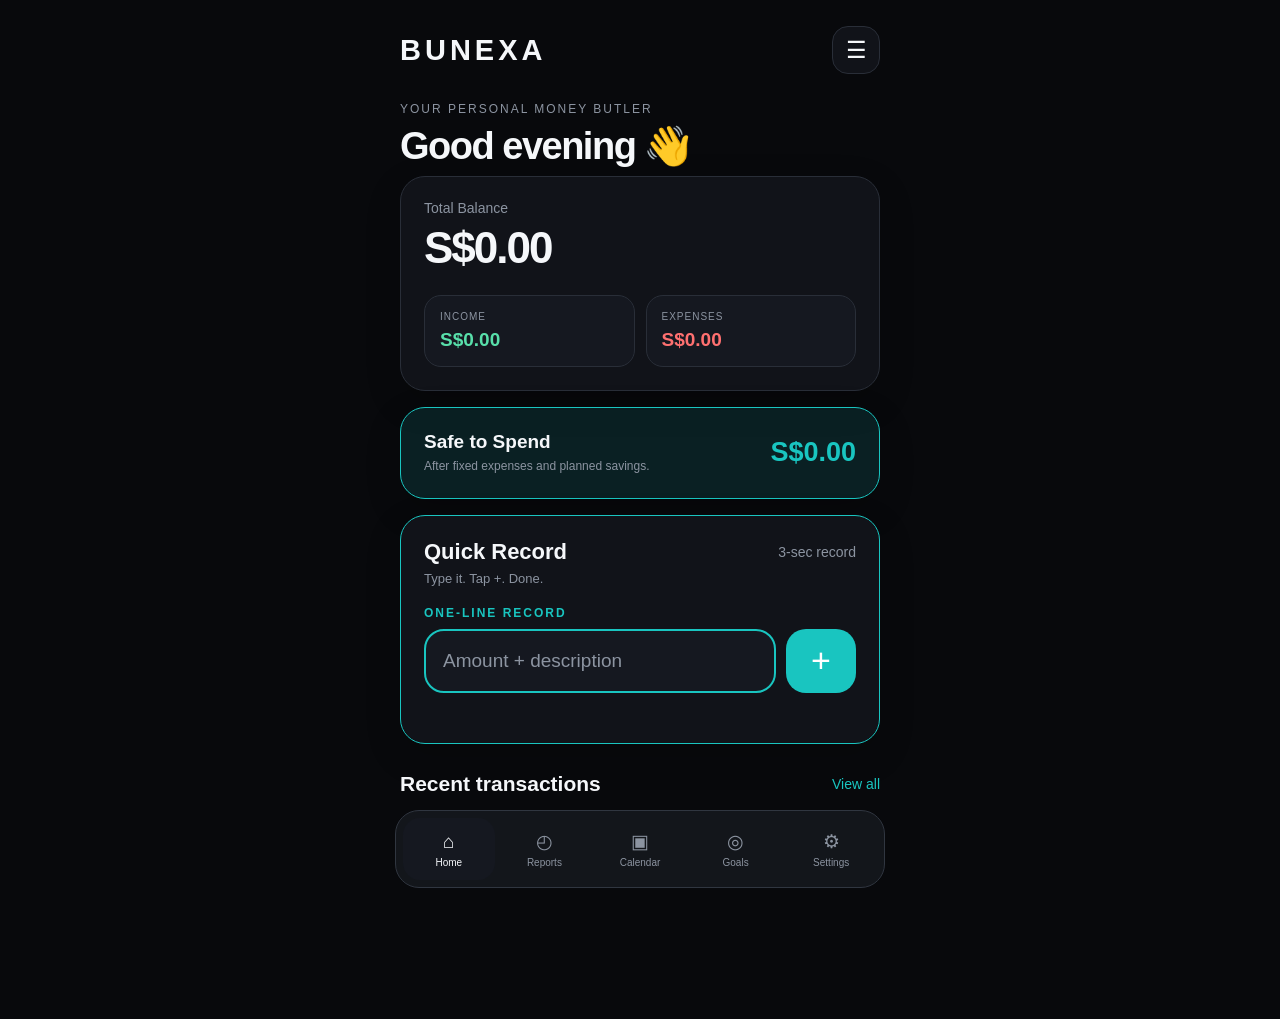
==== commit 683be5fe: "Update index.html" ====
--- a/index.html
+++ b/index.html
@@ -4,5140 +4,1142 @@
 <meta charset="UTF-8">
 <meta name="viewport" content="width=device-width,initial-scale=1.0,viewport-fit=cover">
 <title>BUNEXA — Money Butler</title>
-
 <style>
-:root{
---bg:#08090c;
---card:#111319;
---card2:#151820;
---text:#f5f7fa;
---muted:#8c94a1;
---border:#292e38;
---cyan:#19c5c0;
---cyan-soft:rgba(25,197,192,.12);
---red:#ff7070;
---green:#58dfaa;
---shadow:0 12px 35px rgba(0,0,0,.18)
-}
-
-body.light{
---bg:#f5f9f8;
---card:#fff;
---card2:#f1f6f5;
---text:#11161a;
---muted:#727b82;
---border:#dbe4e3;
---cyan:#159f9c;
---cyan-soft:rgba(21,159,156,.10);
---red:#d85e5e;
---green:#3e9d78;
---shadow:0 12px 35px rgba(40,70,70,.08)
-}
-
-*{
-box-sizing:border-box;
-margin:0;
-padding:0
-}
-
-html{
--webkit-text-size-adjust:100%;
-scroll-behavior:smooth
-}
-
-body{
-font-family:-apple-system,BlinkMacSystemFont,"Segoe UI",sans-serif;
-background:var(--bg);
-color:var(--text);
-min-height:100vh;
-padding-bottom:110px
-}
-
-button,input,select{
-font:inherit
-}
-
-button{
-cursor:pointer;
--webkit-tap-highlight-color:transparent;
-touch-action:manipulation
-}
-
-input,select{
-touch-action:manipulation
-}
-
-button:active{
-transform:scale(.97)
-}
-
-.app{
-width:min(520px,100%);
-margin:auto;
-padding:26px 20px 120px
-}
-
-.page{
-display:none
-}
-
-.page.active{
-display:block
-}
-
-.header{
-display:flex;
-justify-content:space-between;
-align-items:center;
-margin-bottom:28px
-}
-
-.logo{
-font-size:29px;
-font-weight:850;
-letter-spacing:4px
-}
-
-.menu-btn{
-width:48px;
-height:48px;
-border-radius:16px;
-border:1px solid var(--border);
-background:var(--card);
-color:var(--text);
-font-size:23px;
-position:relative;
-z-index:10
-}
-
-.eyebrow{
-color:var(--muted);
-font-size:12px;
-letter-spacing:2px;
-margin-bottom:8px
-}
-
-.page-title{
-font-size:38px;
-font-weight:850;
-letter-spacing:-1.5px;
-margin-bottom:8px
-}
-
-.page-subtitle{
-color:var(--muted);
-font-size:15px;
-line-height:1.5;
-margin-bottom:22px
-}
-
-.card{
-background:var(--card);
-border:1px solid var(--border);
-border-radius:25px;
-padding:23px;
-margin-bottom:16px;
-box-shadow:var(--shadow)
-}
-
-.card-title{
-font-size:20px;
-font-weight:780;
-margin-bottom:7px
-}
-
-.card-subtitle{
-color:var(--muted);
-font-size:13px
-}
-
-.balance-label{
-color:var(--muted);
-font-size:14px
-}
-
-.balance{
-font-size:44px;
-font-weight:850;
-letter-spacing:-2px;
-margin:7px 0 22px
-}
-
-.stats{
-display:grid;
-grid-template-columns:1fr 1fr;
-gap:11px
-}
-
-.stat{
-background:var(--card2);
-border:1px solid var(--border);
-border-radius:17px;
-padding:15px
-}
-
-.stat-label{
-color:var(--muted);
-font-size:11px;
-letter-spacing:1px;
-margin-bottom:7px
-}
-
-.stat-value{
-font-size:19px;
-font-weight:780
-}
-
-.income{
-color:var(--green)
-}
-
-.expense{
-color:var(--red)
-}
-
-.cyan{
-color:var(--cyan)
-}
-
-.safe{
-border-color:var(--cyan);
-background:var(--cyan-soft)
-}
-
-.safe-row{
-display:flex;
-justify-content:space-between;
-align-items:center;
-gap:12px
-}
-
-.safe-title{
-font-size:19px;
-font-weight:780
-}
-
-.safe-text{
-color:var(--muted);
-font-size:12px;
-margin-top:5px;
-line-height:1.4
-}
-
-.safe-number{
-color:var(--cyan);
-font-size:27px;
-font-weight:850;
-white-space:nowrap
-}
-
-.quick-card{
-border-color:var(--cyan)
-}
-
-.quick-head{
-display:flex;
-justify-content:space-between;
-align-items:center;
-margin-bottom:6px
-}
-
-.quick-head h2{
-font-size:22px
-}
-
-.quick-head span{
-color:var(--muted);
-font-size:14px
-}
-
-.quick-description{
-color:var(--muted);
-font-size:13px;
-margin-bottom:20px
-}
-
-.record-label{
-color:var(--cyan);
-font-size:12px;
-font-weight:850;
-letter-spacing:2px;
-margin-bottom:9px
-}
-
-.record-row{
-display:grid;
-grid-template-columns:minmax(0,1fr) 70px;
-gap:10px
-}
-
-.record-input{
-width:100%;
-min-width:0;
-height:64px;
-border-radius:20px;
-border:2px solid var(--cyan);
-background:var(--card2);
-color:var(--text);
-padding:0 17px;
-outline:none;
-font-size:18px;
-position:relative;
-z-index:2
-}
-
-.record-input:focus{
-box-shadow:0 0 0 3px var(--cyan-soft)
-}
-
-.record-input::placeholder{
-color:var(--muted)
-}
-
-.add-btn{
-height:64px;
-border:0;
-border-radius:20px;
-background:var(--cyan);
-color:#fff;
-font-size:34px;
-font-weight:500;
-position:relative;
-z-index:3
-}
-
-.quick-status{
-min-height:18px;
-color:var(--cyan);
-font-size:12px;
-margin-top:9px
-}
-
-.section-head{
-display:flex;
-justify-content:space-between;
-align-items:center;
-margin:28px 0 13px
-}
-
-.section-head h2{
-font-size:21px
-}
-
-.section-link{
-color:var(--cyan);
-font-size:14px;
-border:0;
-background:none
-}
-
-.transactions{
-display:flex;
-flex-direction:column;
-gap:10px
-}
-
-.transaction{
-display:flex;
-justify-content:space-between;
-align-items:center;
-gap:10px;
-padding:14px;
-border:1px solid var(--border);
-border-radius:18px;
-background:var(--card)
-}
-
-.transaction-left{
-display:flex;
-align-items:center;
-gap:11px;
-min-width:0
-}
-
-.icon{
-width:44px;
-height:44px;
-flex:none;
-display:flex;
-align-items:center;
-justify-content:center;
-border-radius:14px;
-background:var(--card2);
-font-size:21px
-}
-
-.transaction-info{
-min-width:0
-}
-
-.transaction-name{
-font-weight:750;
-font-size:15px;
-white-space:nowrap;
-overflow:hidden;
-text-overflow:ellipsis
-}
-
-.transaction-meta{
-color:var(--muted);
-font-size:11px;
-margin-top:4px
-}
-
-.transaction-right{
-text-align:right;
-flex:none
-}
-
-.transaction-money{
-font-weight:850;
-font-size:15px;
-white-space:nowrap
-}
-
-.delete-btn{
-border:0;
-background:none;
-color:var(--muted);
-font-size:11px;
-margin-top:4px
-}
-
-.overview-number{
-font-size:41px;
-font-weight:850;
-margin:13px 0 5px
-}
-
-.report-grid{
-display:grid;
-grid-template-columns:1fr 1fr;
-gap:11px;
-margin-top:17px
-}
-
-.report-stat{
-background:var(--card2);
-border:1px solid var(--border);
-border-radius:17px;
-padding:15px
-}
-
-.report-stat small{
-display:block;
-color:var(--muted);
-font-size:10px;
-letter-spacing:1px;
-margin-bottom:7px
-}
-
-.report-stat strong{
-font-size:19px
-}
-
-.chart-wrap{
-display:flex;
-justify-content:center;
-margin:20px 0
-}
-
-.donut{
-width:200px;
-height:200px;
-border-radius:50%;
-background:var(--card2);
-display:flex;
-align-items:center;
-justify-content:center;
-transition:.3s
-}
-
-.donut-inner{
-width:124px;
-height:124px;
-border-radius:50%;
-background:var(--card);
-display:flex;
-flex-direction:column;
-justify-content:center;
-align-items:center
-}
-
-.donut-inner strong{
-font-size:20px
-}
-
-.donut-inner span{
-color:var(--muted);
-font-size:11px;
-margin-top:3px
-}
-
-.legend{
-display:flex;
-flex-direction:column;
-gap:10px
-}
-
-.legend-row{
-display:flex;
-justify-content:space-between;
-align-items:center;
-font-size:13px
-}
-
-.legend-left{
-display:flex;
-align-items:center;
-gap:8px
-}
-
-.dot{
-width:10px;
-height:10px;
-border-radius:50%;
-flex:none
-}
-
-.category-row{
-margin-bottom:14px
-}
-
-.category-top{
-display:flex;
-justify-content:space-between;
-margin-bottom:6px;
-font-size:12px
-}
-
-.progress{
-height:8px;
-background:var(--card2);
-border-radius:20px;
-overflow:hidden
-}
-
-.progress-fill{
-height:100%;
-border-radius:20px
-}
-
-.insight-card{
-border-color:var(--cyan);
-background:var(--cyan-soft)
-}
-
-.insight-title{
-font-size:19px;
-font-weight:800;
-margin-bottom:8px
-}
-
-.insight-text{
-color:var(--muted);
-font-size:13px;
-line-height:1.6
-}
-
-.insight-highlight{
-color:var(--cyan);
-font-weight:800
-}
-
-.insight-tip{
-margin-top:12px;
-padding:12px;
-border-radius:14px;
-background:var(--card);
-border:1px solid var(--border);
-font-size:12px;
-line-height:1.5
-}
-
-.calendar-card{
-padding:18px
-}
-
-.calendar-top{
-display:flex;
-justify-content:space-between;
-align-items:center;
-gap:8px;
-margin-bottom:16px
-}
-
-.calendar-top button{
-width:38px;
-height:38px;
-border:1px solid var(--border);
-background:var(--card2);
-color:var(--text);
-border-radius:12px
-}
-
-.calendar-selects{
-display:grid;
-grid-template-columns:1fr 1fr;
-gap:8px;
-flex:1
-}
-
-.calendar-selects select{
-width:100%;
-border:1px solid var(--border);
-background:var(--card2);
-color:var(--text);
-border-radius:12px;
-padding:9px;
-outline:none
-}
-
-.weekdays,
-.calendar-grid{
-display:grid;
-grid-template-columns:repeat(7,1fr);
-gap:5px
-}
-
-.weekdays{
-margin-bottom:6px
-}
-
-.weekdays div{
-text-align:center;
-color:var(--muted);
-font-size:10px;
-padding:5px 0
-}
-
-.day{
-min-height:47px;
-border:1px solid transparent;
-border-radius:11px;
-background:var(--card2);
-color:var(--text);
-display:flex;
-flex-direction:column;
-align-items:center;
-justify-content:center;
-padding:4px 2px
-}
-
-.day.empty{
-background:transparent
-}
-
-.day.has-data{
-border-color:var(--cyan)
-}
-
-.day.today{
-box-shadow:inset 0 0 0 1px var(--cyan)
-}
-
-.day-number{
-font-size:12px;
-font-weight:700
-}
-
-.day-total{
-color:var(--red);
-font-size:8px;
-margin-top:3px;
-white-space:nowrap;
-overflow:hidden;
-max-width:100%
-}
-
-.calendar-summary{
-margin-top:15px;
-padding:15px;
-background:var(--card2);
-border-radius:17px
-}
-
-.calendar-summary-title{
-font-size:15px;
-font-weight:750
-}
-
-.calendar-summary-total{
-color:var(--red);
-font-size:25px;
-font-weight:850;
-margin-top:5px
-}
-
-.calendar-day-list{
-margin-top:12px;
-display:flex;
-flex-direction:column;
-gap:8px
-}
-
-.goal-card{
-position:relative;
-overflow:hidden
-}
-
-.goal-top{
-display:flex;
-justify-content:space-between;
-gap:12px
-}
-
-.goal-name{
-font-size:20px;
-font-weight:800
-}
-
-.goal-target{
-color:var(--muted);
-font-size:12px;
-margin-top:5px
-}
-
-.goal-percent{
-color:var(--cyan);
-font-size:23px;
-font-weight:850
-}
-
-.goal-progress{
-height:12px;
-background:var(--card2);
-border-radius:20px;
-overflow:hidden;
-margin:17px 0 11px
-}
-
-.goal-progress-fill{
-height:100%;
-background:var(--cyan);
-border-radius:20px
-}
-
-.goal-info{
-display:grid;
-grid-template-columns:1fr 1fr;
-gap:9px
-}
-
-.goal-mini{
-background:var(--card2);
-border-radius:14px;
-padding:12px
-}
-
-.goal-mini small{
-display:block;
-color:var(--muted);
-font-size:10px;
-margin-bottom:5px
-}
-
-.goal-mini strong{
-font-size:15px
-}
-
-.goal-actions{
-display:grid;
-grid-template-columns:1fr 1fr;
-gap:8px;
-margin-top:11px
-}
-
-.small-btn{
-padding:11px;
-border-radius:13px;
-border:1px solid var(--border);
-background:var(--card2);
-color:var(--text)
-}
-
-.goal-success{
-margin-top:11px;
-padding:11px;
-border-radius:13px;
-background:var(--cyan-soft);
-color:var(--cyan);
-font-size:12px;
-font-weight:700
-}
-
-.setting-row{
-display:flex;
-justify-content:space-between;
-align-items:center;
-gap:15px;
-padding:16px 0;
-border-bottom:1px solid var(--border)
-}
-
-.setting-row:last-child{
-border-bottom:0
-}
-
-.setting-title{
-font-weight:700
-}
-
-.setting-desc{
-color:var(--muted);
-font-size:11px;
-margin-top:4px
-}
-
-.toggle{
-width:53px;
-height:30px;
-border:0;
-border-radius:30px;
-background:var(--border);
-position:relative
-}
-
-.toggle.active{
-background:var(--cyan)
-}
-
-.toggle::after{
-content:"";
-position:absolute;
-top:4px;
-left:4px;
-width:22px;
-height:22px;
-border-radius:50%;
-background:#fff;
-transition:.2s
-}
-
-.toggle.active::after{
-left:27px
-}
-
-.primary{
-width:100%;
-padding:14px;
-border:0;
-border-radius:15px;
-background:var(--cyan);
-color:#fff;
-font-weight:800
-}
-
-.secondary{
-width:100%;
-padding:13px;
-border:1px solid var(--border);
-border-radius:15px;
-background:var(--card2);
-color:var(--text);
-font-weight:700
-}
-
-.nav{
-position:fixed;
-left:50%;
-bottom:12px;
-transform:translateX(-50%);
-width:min(490px,calc(100% - 26px));
-background:rgba(20,23,28,.97);
-border:1px solid #303640;
-border-radius:24px;
-padding:7px;
-display:grid;
-grid-template-columns:repeat(5,1fr);
-gap:4px;
-z-index:9999;
-backdrop-filter:blur(18px)
-}
-
-body.light .nav{
-background:rgba(255,255,255,.97);
-border-color:var(--border)
-}
-
-.nav button{
-border:0;
-background:transparent;
-color:var(--muted);
-border-radius:17px;
-padding:9px 4px;
-font-size:10px;
-min-height:62px
-}
-
-.nav button.active{
-background:var(--card2);
-color:var(--text)
-}
-
-.nav-icon{
-display:block;
-font-size:19px;
-margin-bottom:4px
-}
-
-.modal{
-position:fixed;
-inset:0;
-background:rgba(0,0,0,.72);
-display:none;
-align-items:flex-end;
-justify-content:center;
-padding:14px;
-z-index:20000
-}
-
-.modal.show{
-display:flex
-}
-
-.modal-box{
-width:min(500px,100%);
-max-height:88vh;
-overflow:auto;
-background:var(--card);
-border:1px solid var(--border);
-border-radius:25px;
-padding:22px
-}
-
-.modal-title{
-font-size:23px;
-font-weight:800;
-margin-bottom:17px
-}
-
-.field{
-margin-bottom:12px
-}
-
-.field label{
-display:block;
-color:var(--muted);
-font-size:11px;
-margin-bottom:6px
-}
-
-.field input,
-.field select{
-width:100%;
-padding:13px;
-border-radius:14px;
-border:1px solid var(--border);
-background:var(--card2);
-color:var(--text);
-outline:none
-}
-
-.modal-actions{
-display:grid;
-grid-template-columns:1fr 1fr;
-gap:9px;
-margin-top:15px
-}
-
-.empty{
-text-align:center;
-padding:23px 10px;
-color:var(--muted);
-font-size:13px
-}
-
-@media(max-width:380px){
-.app{
-padding-left:15px;
-padding-right:15px
-}
-
-.page-title{
-font-size:33px
-}
-
-.balance{
-font-size:38px
-}
-
-.safe-number{
-font-size:23px
-}
-
-.day{
-min-height:43px
-}
-}
+:root{--bg:#08090c;--card:#111319;--card2:#151820;--text:#f5f7fa;--muted:#8c94a1;--border:#292e38;--cyan:#19c5c0;--cyan-soft:rgba(25,197,192,.12);--red:#ff7070;--green:#58dfaa;--shadow:0 12px 35px rgba(0,0,0,.18)}
+body.light{--bg:#f5f9f8;--card:#fff;--card2:#f1f6f5;--text:#11161a;--muted:#727b82;--border:#dbe4e3;--cyan:#159f9c;--cyan-soft:rgba(21,159,156,.10);--red:#d85e5e;--green:#3e9d78;--shadow:0 12px 35px rgba(40,70,70,.08)}
+*{box-sizing:border-box;margin:0;padding:0}
+html{-webkit-text-size-adjust:100%}
+body{font-family:-apple-system,BlinkMacSystemFont,"Segoe UI",sans-serif;background:var(--bg);color:var(--text);min-height:100vh;padding-bottom:100px}
+button,input,select{font:inherit}
+button{cursor:pointer;-webkit-tap-highlight-color:transparent;touch-action:manipulation}
+input,select{touch-action:manipulation}
+.app{width:min(520px,100%);margin:auto;padding:26px 20px 110px}
+.page{display:none}.page.active{display:block}
+.header{display:flex;justify-content:space-between;align-items:center;margin-bottom:28px}
+.logo{font-size:29px;font-weight:850;letter-spacing:4px}
+.menu-btn{width:48px;height:48px;border-radius:16px;border:1px solid var(--border);background:var(--card);color:var(--text);font-size:23px;position:relative;z-index:5}
+.eyebrow{color:var(--muted);font-size:12px;letter-spacing:2px;margin-bottom:8px}
+.page-title{font-size:38px;font-weight:850;letter-spacing:-1.5px;margin-bottom:8px}
+.page-subtitle{color:var(--muted);font-size:15px;line-height:1.5;margin-bottom:22px}
+.card{background:var(--card);border:1px solid var(--border);border-radius:25px;padding:23px;margin-bottom:16px;box-shadow:var(--shadow)}
+.card-title{font-size:20px;font-weight:780;margin-bottom:7px}
+.card-subtitle{color:var(--muted);font-size:13px}
+.balance-label{color:var(--muted);font-size:14px}
+.balance{font-size:44px;font-weight:850;letter-spacing:-2px;margin:7px 0 22px}
+.stats,.report-grid,.goal-info{display:grid;grid-template-columns:1fr 1fr;gap:11px}
+.stat,.report-stat,.goal-mini{background:var(--card2);border:1px solid var(--border);border-radius:17px;padding:15px}
+.stat-label,.report-stat small,.goal-mini small{display:block;color:var(--muted);font-size:10px;letter-spacing:1px;margin-bottom:7px}
+.stat-value,.report-stat strong{font-size:19px;font-weight:780}
+.income{color:var(--green)}.expense{color:var(--red)}.cyan{color:var(--cyan)}
+.safe{border-color:var(--cyan);background:var(--cyan-soft)}
+.safe-row{display:flex;justify-content:space-between;align-items:center;gap:12px}
+.safe-title{font-size:19px;font-weight:780}
+.safe-text{color:var(--muted);font-size:12px;margin-top:5px;line-height:1.4}
+.safe-number{color:var(--cyan);font-size:27px;font-weight:850;white-space:nowrap}
+.quick-card{border-color:var(--cyan)}
+.quick-head{display:flex;justify-content:space-between;align-items:center;margin-bottom:6px}
+.quick-head h2{font-size:22px}.quick-head span{color:var(--muted);font-size:14px}
+.quick-description{color:var(--muted);font-size:13px;margin-bottom:20px}
+.record-label{color:var(--cyan);font-size:12px;font-weight:850;letter-spacing:2px;margin-bottom:9px}
+.record-row{display:grid;grid-template-columns:minmax(0,1fr) 70px;gap:10px}
+.record-input{width:100%;min-width:0;height:64px;border-radius:20px;border:2px solid var(--cyan);background:var(--card2);color:var(--text);padding:0 17px;outline:none;font-size:19px;position:relative;z-index:2}
+.record-input:focus{box-shadow:0 0 0 3px var(--cyan-soft)}
+.record-input::placeholder{color:var(--muted)}
+.add-btn{height:64px;border:0;border-radius:20px;background:var(--cyan);color:#fff;font-size:34px;font-weight:500;position:relative;z-index:3}
+.quick-status{min-height:18px;color:var(--cyan);font-size:12px;margin-top:9px}
+.section-head{display:flex;justify-content:space-between;align-items:center;margin:28px 0 13px}
+.section-head h2{font-size:21px}
+.section-link{color:var(--cyan);font-size:14px;border:0;background:none}
+.transactions{display:flex;flex-direction:column;gap:10px}
+.transaction{display:flex;justify-content:space-between;align-items:center;gap:10px;padding:14px;border:1px solid var(--border);border-radius:18px;background:var(--card)}
+.transaction-left{display:flex;align-items:center;gap:11px;min-width:0}
+.icon{width:44px;height:44px;flex:none;display:flex;align-items:center;justify-content:center;border-radius:14px;background:var(--card2);font-size:21px}
+.transaction-info{min-width:0}.transaction-name{font-weight:750;font-size:15px;white-space:nowrap;overflow:hidden;text-overflow:ellipsis}
+.transaction-meta{color:var(--muted);font-size:11px;margin-top:4px}
+.transaction-right{text-align:right;flex:none}.transaction-money{font-weight:850;font-size:15px;white-space:nowrap}
+.delete-btn{border:0;background:none;color:var(--muted);font-size:11px;margin-top:4px}
+.overview-number{font-size:41px;font-weight:850;margin:13px 0 5px}
+.report-grid{margin-top:17px}
+.chart-wrap{display:flex;justify-content:center;margin:20px 0}
+.donut{width:200px;height:200px;border-radius:50%;background:var(--card2);display:flex;align-items:center;justify-content:center;transition:.3s}
+.donut-inner{width:124px;height:124px;border-radius:50%;background:var(--card);display:flex;flex-direction:column;justify-content:center;align-items:center}
+.donut-inner strong{font-size:20px}.donut-inner span{color:var(--muted);font-size:11px;margin-top:3px}
+.legend{display:flex;flex-direction:column;gap:10px}.legend-row{display:flex;justify-content:space-between;align-items:center;font-size:13px}
+.legend-left{display:flex;align-items:center;gap:8px}.dot{width:10px;height:10px;border-radius:50%;flex:none}
+.category-row{margin-bottom:14px}.category-top{display:flex;justify-content:space-between;margin-bottom:6px;font-size:12px}
+.progress{height:8px;background:var(--card2);border-radius:20px;overflow:hidden}.progress-fill{height:100%;border-radius:20px}
+.insight-card{border-color:var(--cyan);background:var(--cyan-soft)}
+.insight-title{font-size:19px;font-weight:800;margin-bottom:8px}.insight-text{color:var(--muted);font-size:13px;line-height:1.6}
+.insight-highlight{color:var(--cyan);font-weight:800}
+.insight-tip{margin-top:12px;padding:12px;border-radius:14px;background:var(--card);border:1px solid var(--border);font-size:12px;line-height:1.5}
+.calendar-card{padding:18px}.calendar-top{display:flex;justify-content:space-between;align-items:center;gap:8px;margin-bottom:16px}
+.calendar-top button{width:38px;height:38px;border:1px solid var(--border);background:var(--card2);color:var(--text);border-radius:12px}
+.calendar-selects{display:grid;grid-template-columns:1fr 1fr;gap:8px;flex:1}
+.calendar-selects select{width:100%;border:1px solid var(--border);background:var(--card2);color:var(--text);border-radius:12px;padding:9px;outline:none}
+.weekdays,.calendar-grid{display:grid;grid-template-columns:repeat(7,1fr);gap:5px}.weekdays{margin-bottom:6px}
+.weekdays div{text-align:center;color:var(--muted);font-size:10px;padding:5px 0}
+.day{min-height:47px;border:1px solid transparent;border-radius:11px;background:var(--card2);color:var(--text);display:flex;flex-direction:column;align-items:center;justify-content:center;padding:4px 2px}
+.day.empty{background:transparent}.day.has-data{border-color:var(--cyan)}.day.today{box-shadow:inset 0 0 0 1px var(--cyan)}
+.day-number{font-size:12px;font-weight:700}.day-total{color:var(--red);font-size:8px;margin-top:3px;white-space:nowrap;overflow:hidden;max-width:100%}
+.calendar-summary{margin-top:15px;padding:15px;background:var(--card2);border-radius:17px}
+.calendar-summary-title{font-size:15px;font-weight:750}.calendar-summary-total{color:var(--red);font-size:25px;font-weight:850;margin-top:5px}
+.calendar-day-list{margin-top:12px;display:flex;flex-direction:column;gap:8px}
+.goal-card{position:relative;overflow:hidden}.goal-top{display:flex;justify-content:space-between;gap:12px}
+.goal-name{font-size:20px;font-weight:800}.goal-target{color:var(--muted);font-size:12px;margin-top:5px}
+.goal-percent{color:var(--cyan);font-size:23px;font-weight:850}.goal-progress{height:12px;background:var(--card2);border-radius:20px;overflow:hidden;margin:17px 0 11px}
+.goal-progress-fill{height:100%;background:var(--cyan);border-radius:20px}.goal-mini strong{font-size:15px}
+.goal-actions{display:grid;grid-template-columns:1fr 1fr;gap:8px;margin-top:11px}
+.small-btn{padding:11px;border-radius:13px;border:1px solid var(--border);background:var(--card2);color:var(--text)}
+.goal-success{margin-top:11px;padding:11px;border-radius:13px;background:var(--cyan-soft);color:var(--cyan);font-size:12px;font-weight:700}
+.setting-row{display:flex;justify-content:space-between;align-items:center;gap:15px;padding:16px 0;border-bottom:1px solid var(--border)}
+.setting-row:last-child{border-bottom:0}.setting-title{font-weight:700}.setting-desc{color:var(--muted);font-size:11px;margin-top:4px}
+.toggle{width:53px;height:30px;border:0;border-radius:30px;background:var(--border);position:relative}.toggle.active{background:var(--cyan)}
+.toggle::after{content:"";position:absolute;top:4px;left:4px;width:22px;height:22px;border-radius:50%;background:#fff;transition:.2s}.toggle.active::after{left:27px}
+.primary{width:100%;padding:14px;border:0;border-radius:15px;background:var(--cyan);color:#fff;font-weight:800}
+.secondary{width:100%;padding:13px;border:1px solid var(--border);border-radius:15px;background:var(--card2);color:var(--text);font-weight:700}
+.nav{position:fixed;left:50%;bottom:12px;transform:translateX(-50%);width:min(490px,calc(100% - 26px));background:rgba(20,23,28,.97);border:1px solid #303640;border-radius:24px;padding:7px;display:grid;grid-template-columns:repeat(5,1fr);gap:4px;z-index:9999;backdrop-filter:blur(18px)}
+body.light .nav{background:rgba(255,255,255,.97);border-color:var(--border)}
+.nav button{border:0;background:transparent;color:var(--muted);border-radius:17px;padding:9px 4px;font-size:10px;min-height:62px}
+.nav button.active{background:var(--card2);color:var(--text)}.nav-icon{display:block;font-size:19px;margin-bottom:4px}
+.modal{position:fixed;inset:0;background:rgba(0,0,0,.72);display:none;align-items:flex-end;justify-content:center;padding:14px;z-index:20000}
+.modal.show{display:flex}.modal-box{width:min(500px,100%);max-height:88vh;overflow:auto;background:var(--card);border:1px solid var(--border);border-radius:25px;padding:22px}
+.modal-title{font-size:23px;font-weight:800;margin-bottom:17px}.field{margin-bottom:12px}.field label{display:block;color:var(--muted);font-size:11px;margin-bottom:6px}
+.field input,.field select{width:100%;padding:13px;border-radius:14px;border:1px solid var(--border);background:var(--card2);color:var(--text);outline:none}
+.modal-actions{display:grid;grid-template-columns:1fr 1fr;gap:9px;margin-top:15px}.empty{text-align:center;padding:23px 10px;color:var(--muted);font-size:13px}
+.language-row{display:flex;gap:8px;margin-top:14px}.language-btn{flex:1;padding:11px;border-radius:13px;border:1px solid var(--border);background:var(--card2);color:var(--text)}
+.language-btn.active{border-color:var(--cyan);color:var(--cyan)}
+@media(max-width:380px){.app{padding-left:15px;padding-right:15px}.page-title{font-size:33px}.balance{font-size:38px}.safe-number{font-size:23px}.day{min-height:43px}}
 </style>
 </head>
-
 <body>
-
 <div class="app">
 
-<!-- HOME -->
 <section class="page active" id="page-home">
-
-<div class="header">
-<div class="logo">BUNEXA</div>
-
-<button
-type="button"
-class="menu-btn"
-id="homeMenuBtn">
-☰
-</button>
+<div class="header"><div class="logo">BUNEXA</div><button class="menu-btn" type="button" data-action="settings">☰</button></div>
+<div class="eyebrow">YOUR PERSONAL MONEY BUTLER</div>
+<h1 class="page-title">Good evening 👋</h1>
+<div class="card"><div class="balance-label">Total Balance</div><div class="balance" id="homeBalance">S$0.00</div><div class="stats">
+<div class="stat"><div class="stat-label">INCOME</div><div class="stat-value income" id="homeIncome">S$0.00</div></div>
+<div class="stat"><div class="stat-label">EXPENSES</div><div class="stat-value expense" id="homeExpense">S$0.00</div></div>
+</div></div>
+<div class="card safe"><div class="safe-row"><div><div class="safe-title">Safe to Spend</div><div class="safe-text">After fixed expenses and planned savings.</div></div><div class="safe-number" id="safeSpend">S$0.00</div></div></div>
+<div class="card quick-card"><div class="quick-head"><h2>Quick Record</h2><span>3-sec record</span></div><div class="quick-description">Type it. Tap +. Done.</div><div class="record-label">ONE-LINE RECORD</div>
+<div class="record-row"><input id="quickInput" class="record-input" type="text" inputmode="text" autocomplete="off" placeholder="Amount + description"><button type="button" class="add-btn" id="quickAddBtn">+</button></div>
+<div class="quick-status" id="quickStatus"></div></div>
+<div class="section-head"><h2>Recent transactions</h2><button class="section-link" type="button" data-action="calendar">View all</button></div>
+<div class="transactions" id="homeTransactions"></div>
+</section>
+
+<section class="page" id="page-reports">
+<div class="header"><div class="logo">BUNEXA</div><button class="menu-btn" type="button" data-action="home">⌂</button></div>
+<h1 class="page-title">Reports</h1><p class="page-subtitle">A clear view of your money.</p>
+<div class="card"><div class="card-title">Financial overview</div><div class="overview-number" id="reportBalance">S$0.00</div><div class="card-subtitle">Current balance</div>
+<div class="report-grid"><div class="report-stat"><small>TOTAL INCOME</small><strong class="income" id="reportIncome">S$0.00</strong></div><div class="report-stat"><small>TOTAL EXPENSES</small><strong class="expense" id="reportExpense">S$0.00</strong></div></div></div>
+<div class="card"><div class="card-title">Where your money goes</div><div class="card-subtitle">Expense distribution.</div><div class="chart-wrap"><div class="donut" id="donut"><div class="donut-inner"><strong id="donutTotal">S$0.00</strong><span>Expenses</span></div></div></div><div class="legend" id="legend"></div></div>
+<div class="card"><div class="card-title">Category breakdown</div><div id="categories"></div></div><div class="card insight-card" id="insightCard"></div>
+</section>
+
+<section class="page" id="page-calendar">
+<div class="header"><div class="logo">BUNEXA</div><button class="menu-btn" type="button" data-action="home">⌂</button></div>
+<div class="eyebrow">YOUR MONEY HISTORY</div><h1 class="page-title">Calendar</h1><p class="page-subtitle">See exactly what you spent, day by day.</p>
+<div class="card calendar-card"><div class="calendar-top"><button type="button" data-action="prev-month">‹</button><div class="calendar-selects"><select id="monthSelect"></select><select id="yearSelect"></select></div><button type="button" data-action="next-month">›</button></div>
+<div class="weekdays"><div>Sun</div><div>Mon</div><div>Tue</div><div>Wed</div><div>Thu</div><div>Fri</div><div>Sat</div></div>
+<div class="calendar-grid" id="calendarGrid"></div><div class="calendar-summary" id="calendarSummary"></div></div>
+</section>
+
+<section class="page" id="page-goals">
+<div class="header"><div class="logo">BUNEXA</div><button class="menu-btn" type="button" data-action="goal-open">+</button></div>
+<div class="eyebrow">YOUR MONEY PLAN</div><h1 class="page-title">Goals</h1><p class="page-subtitle">Turn savings into something measurable.</p>
+<div class="card"><div class="card-title">Monthly savings outlook</div><div class="report-grid"><div class="report-stat"><small>MONTHLY SAVING</small><strong class="cyan" id="monthlySaving">S$0.00</strong></div><div class="report-stat"><small>1 YEAR SAVING</small><strong class="cyan" id="yearSaving">S$0.00</strong></div></div></div>
+<div class="section-head"><h2>Your goals</h2><button class="section-link" type="button" data-action="goal-open">+ Add goal</button></div><div id="goalsList"></div>
+</section>
+
+<section class="page" id="page-settings">
+<div class="header"><div class="logo">BUNEXA</div><button class="menu-btn" type="button" data-action="home">⌂</button></div>
+<h1 class="page-title">Settings</h1><p class="page-subtitle">Keep your money setup simple.</p>
+<div class="card"><div class="card-title">Currency</div><div class="card-subtitle">Choose your preferred currency.</div><div class="field" style="margin-top:14px"><select id="currencySelect"><option value="SGD">🇸🇬 Singapore Dollar (SGD)</option><option value="MYR">🇲🇾 Malaysian Ringgit (MYR)</option></select></div></div>
+<div class="card"><div class="card-title">Language</div><div class="card-subtitle">Choose your preferred language.</div><div class="language-row"><button type="button" class="language-btn" id="langEN">English</button><button type="button" class="language-btn" id="langZH">中文</button></div></div>
+<div class="card"><div class="card-title">Regular income</div><div class="card-subtitle">Monthly income you expect.</div><div id="incomeSources"></div><button class="primary" type="button" data-action="income-open" style="margin-top:14px">+ Add income</button></div>
+<div class="card"><div class="card-title">Fixed expenses</div><div class="card-subtitle">Regular monthly expenses.</div><div id="fixedExpenses"></div><button class="primary" type="button" data-action="fixed-open" style="margin-top:14px">+ Add fixed expense</button></div>
+<div class="card"><div class="setting-row"><div><div class="setting-title">Light theme</div><div class="setting-desc">Switch between light and dark.</div></div><button class="toggle" id="themeToggle" type="button"></button></div></div>
+<div class="card"><div class="card-title">Data</div><div class="card-subtitle">Saved automatically on this device.</div><button class="secondary" type="button" data-action="clear-data" style="margin-top:14px">Clear all data</button></div>
+</section>
 </div>
 
-<div class="eyebrow">
-YOUR PERSONAL MONEY BUTLER
+<div class="nav">
+<button id="nav-home" class="active" type="button" data-page="home"><span class="nav-icon">⌂</span>Home</button>
+<button id="nav-reports" type="button" data-page="reports"><span class="nav-icon">◴</span>Reports</button>
+<button id="nav-calendar" type="button" data-page="calendar"><span class="nav-icon">▣</span>Calendar</button>
+<button id="nav-goals" type="button" data-page="goals"><span class="nav-icon">◎</span>Goals</button>
+<button id="nav-settings" type="button" data-page="settings"><span class="nav-icon">⚙</span>Settings</button>
 </div>
 
-<h1 class="page-title">
-Good evening 👋
-</h1>
-
-<div class="card">
-
-<div class="balance-label">
-Total Balance
-</div>
-
-<div class="balance" id="homeBalance">
-$0.00
-</div>
-
-<div class="stats">
-
-<div class="stat">
-<div class="stat-label">INCOME</div>
-<div class="stat-value income" id="homeIncome">$0.00</div>
-</div>
-
-<div class="stat">
-<div class="stat-label">EXPENSES</div>
-<div class="stat-value expense" id="homeExpense">$0.00</div>
-</div>
-
-</div>
-</div>
-
-<div class="card safe">
-
-<div class="safe-row">
-
-<div>
-<div class="safe-title">Safe to Spend</div>
-
-<div class="safe-text">
-After fixed expenses and planned savings.
-</div>
-</div>
-
-<div class="safe-number" id="safeSpend">
-$0.00
-</div>
-
-</div>
-</div>
-
-<div class="card quick-card">
-
-<div class="quick-head">
-<h2>Quick Record</h2>
-<span>Fast entry</span>
-</div>
-
-<div class="quick-description">
-Record a purchase in one line.
-</div>
-
-<div class="record-label">
-AMOUNT + DESCRIPTION
-</div>
-
-<div class="record-row">
-
-<input
-id="quickInput"
-class="record-input"
-type="text"
-inputmode="text"
-autocomplete="off"
-placeholder="Amount + description">
-
-<button
-type="button"
-class="add-btn"
-id="quickAddBtn">
-+
-</button>
-
-</div>
-
-<div class="quick-status" id="quickStatus"></div>
-
-</div>
-
-<div class="section-head">
-
-<h2>
-Recent transactions
-</h2>
-
-<button
-type="button"
-class="section-link"
-id="viewCalendarBtn">
-View all
-</button>
-
-</div>
-
-<div
-class="transactions"
-id="homeTransactions">
-</div>
-
-</section>
-
-
-<!-- REPORTS -->
-<section class="page" id="page-reports">
-
-<div class="header">
-
-<div class="logo">BUNEXA</div>
-
-<button
-type="button"
-class="menu-btn"
-id="reportsHomeBtn">
-⌂
-</button>
-
-</div>
-
-<h1 class="page-title">
-Reports
-</h1>
-
-<p class="page-subtitle">
-A clear view of your money.
-</p>
-
-<div class="card">
-
-<div class="card-title">
-Financial overview
-</div>
-
-<div class="overview-number" id="reportBalance">
-$0.00
-</div>
-
-<div class="card-subtitle">
-Current balance
-</div>
-
-<div class="report-grid">
-
-<div class="report-stat">
-<small>TOTAL INCOME</small>
-<strong class="income" id="reportIncome">$0.00</strong>
-</div>
-
-<div class="report-stat">
-<small>TOTAL EXPENSES</small>
-<strong class="expense" id="reportExpense">$0.00</strong>
-</div>
-
-</div>
-</div>
-
-<div class="card">
-
-<div class="card-title">
-Where your money goes
-</div>
-
-<div class="card-subtitle">
-Expense distribution.
-</div>
-
-<div class="chart-wrap">
-
-<div class="donut" id="donut">
-
-<div class="donut-inner">
-
-<strong id="donutTotal">
-$0.00
-</strong>
-
-<span>
-Expenses
-</span>
-
-</div>
-
-</div>
-
-</div>
-
-<div class="legend" id="legend"></div>
-
-</div>
-
-<div class="card">
-
-<div class="card-title">
-Category breakdown
-</div>
-
-<div id="categories"></div>
-
-</div>
-
-<div class="card insight-card" id="insightCard"></div>
-
-</section>
-
-
-<!-- CALENDAR -->
-<section class="page" id="page-calendar">
-
-<div class="header">
-
-<div class="logo">BUNEXA</div>
-
-<button
-type="button"
-class="menu-btn"
-id="calendarHomeBtn">
-⌂
-</button>
-
-</div>
-
-<div class="eyebrow">
-YOUR MONEY HISTORY
-</div>
-
-<h1 class="page-title">
-Calendar
-</h1>
-
-<p class="page-subtitle">
-See exactly what you spent, day by day.
-</p>
-
-<div class="card calendar-card">
-
-<div class="calendar-top">
-
-<button
-type="button"
-id="prevMonthBtn">
-‹
-</button>
-
-<div class="calendar-selects">
-
-<select id="monthSelect"></select>
-
-<select id="yearSelect"></select>
-
-</div>
-
-<button
-type="button"
-id="nextMonthBtn">
-›
-</button>
-
-</div>
-
-<div class="weekdays">
-
-<div>Sun</div>
-<div>Mon</div>
-<div>Tue</div>
-<div>Wed</div>
-<div>Thu</div>
-<div>Fri</div>
-<div>Sat</div>
-
-</div>
-
-<div
-class="calendar-grid"
-id="calendarGrid">
-</div>
-
-<div
-class="calendar-summary"
-id="calendarSummary">
-</div>
-
-</div>
-
-</section>
-
-
-<!-- GOALS -->
-<section class="page" id="page-goals">
-
-<div class="header">
-
-<div class="logo">BUNEXA</div>
-
-<button
-type="button"
-class="menu-btn"
-id="goalHeaderBtn">
-+
-</button>
-
-</div>
-
-<div class="eyebrow">
-YOUR MONEY PLAN
-</div>
-
-<h1 class="page-title">
-Goals
-</h1>
-
-<p class="page-subtitle">
-Turn savings into something measurable.
-</p>
-
-<div class="card">
-
-<div class="card-title">
-Monthly savings outlook
-</div>
-
-<div class="report-grid">
-
-<div class="report-stat">
-
-<small>MONTHLY SAVING</small>
-
-<strong
-class="cyan"
-id="monthlySaving">
-$0.00
-</strong>
-
-</div>
-
-<div class="report-stat">
-
-<small>1 YEAR SAVING</small>
-
-<strong
-class="cyan"
-id="yearSaving">
-$0.00
-</strong>
-
-</div>
-
-</div>
-</div>
-
-<div class="section-head">
-
-<h2>
-Your goals
-</h2>
-
-<button
-type="button"
-class="section-link"
-id="addGoalBtn">
-+ Add goal
-</button>
-
-</div>
-
-<div id="goalsList"></div>
-
-</section>
-
-
-<!-- SETTINGS -->
-<section class="page" id="page-settings">
-
-<div class="header">
-
-<div class="logo">BUNEXA</div>
-
-<button
-type="button"
-class="menu-btn"
-id="settingsHomeBtn">
-⌂
-</button>
-
-</div>
-
-<h1 class="page-title">
-Settings
-</h1>
-
-<p class="page-subtitle">
-Keep your money setup simple.
-</p>
-
-<div class="card">
-
-<div class="card-title">
-Currency
-</div>
-
-<div class="card-subtitle">
-Choose your preferred currency.
-</div>
-
-<div
-class="field"
-style="margin-top:14px">
-
-<select id="currencySelect">
-
-<option value="SGD">
-🇸🇬 Singapore Dollar (SGD)
-</option>
-
-<option value="MYR">
-🇲🇾 Malaysian Ringgit (MYR)
-</option>
-
-</select>
-
-</div>
-
-</div>
-
-
-<div class="card">
-
-<div class="card-title">
-Regular income
-</div>
-
-<div class="card-subtitle">
-Monthly income you expect.
-</div>
-
-<div id="incomeSources"></div>
-
-<button
-type="button"
-class="primary"
-id="addIncomeBtn"
-style="margin-top:14px">
-+ Add income
-</button>
-
-</div>
-
-
-<div class="card">
-
-<div class="card-title">
-Fixed expenses
-</div>
-
-<div class="card-subtitle">
-Regular monthly expenses.
-</div>
-
-<div id="fixedExpenses"></div>
-
-<button
-type="button"
-class="primary"
-id="addFixedBtn"
-style="margin-top:14px">
-+ Add fixed expense
-</button>
-
-</div>
-
-
-<div class="card">
-
-<div class="setting-row">
-
-<div>
-
-<div class="setting-title">
-Light theme
-</div>
-
-<div class="setting-desc">
-Switch between light and dark.
-</div>
-
-</div>
-
-<button
-type="button"
-class="toggle"
-id="themeToggle">
-</button>
-
-</div>
-
-</div>
-
-
-<div class="card">
-
-<div class="card-title">
-Data
-</div>
-
-<div class="card-subtitle">
-Saved automatically on this device.
-</div>
-
-<button
-type="button"
-class="secondary"
-id="clearDataBtn"
-style="margin-top:14px">
-Clear all data
-</button>
-
-</div>
-
-</section>
-
-</div>
-
-
-<!-- NAVIGATION -->
-<div class="nav">
-
-<button
-type="button"
-id="nav-home"
-class="active">
-
-<span class="nav-icon">⌂</span>
-Home
-
-</button>
-
-<button
-type="button"
-id="nav-reports">
-
-<span class="nav-icon">◴</span>
-Reports
-
-</button>
-
-<button
-type="button"
-id="nav-calendar">
-
-<span class="nav-icon">▣</span>
-Calendar
-
-</button>
-
-<button
-type="button"
-id="nav-goals">
-
-<span class="nav-icon">◎</span>
-Goals
-
-</button>
-
-<button
-type="button"
-id="nav-settings">
-
-<span class="nav-icon">⚙</span>
-Settings
-
-</button>
-
-</div>
-
-
-<!-- INCOME MODAL -->
-<div class="modal" id="incomeModal">
-
-<div class="modal-box">
-
-<div class="modal-title">
-Add income
-</div>
-
-<div class="field">
-
-<label>
-Income source
-</label>
-
-<input
-id="incomeName"
-placeholder="Salary / Rental / Part-time">
-
-</div>
-
-<div class="field">
-
-<label>
-Monthly amount
-</label>
-
-<input
-id="incomeAmount"
-type="number"
-step="0.01"
-placeholder="3000">
-
-</div>
-
-<div class="modal-actions">
-
-<button
-type="button"
-class="secondary"
-id="incomeCancelBtn">
-Cancel
-</button>
-
-<button
-type="button"
-class="primary"
-id="incomeSaveBtn">
-Save
-</button>
-
-</div>
-
-</div>
-</div>
-
-
-<!-- FIXED MODAL -->
-<div class="modal" id="fixedModal">
-
-<div class="modal-box">
-
-<div class="modal-title">
-Fixed expense
-</div>
-
-<div class="field">
-
-<label>
-Expense name
-</label>
-
-<input
-id="fixedName"
-placeholder="Rental / Phone / Insurance">
-
-</div>
-
-<div class="field">
-
-<label>
-Monthly amount
-</label>
-
-<input
-id="fixedAmount"
-type="number"
-step="0.01"
-placeholder="500">
-
-</div>
-
-<div class="modal-actions">
-
-<button
-type="button"
-class="secondary"
-id="fixedCancelBtn">
-Cancel
-</button>
-
-<button
-type="button"
-class="primary"
-id="fixedSaveBtn">
-Save
-</button>
-
-</div>
-
-</div>
-</div>
-
-
-<!-- GOAL MODAL -->
-<div class="modal" id="goalModal">
-
-<div class="modal-box">
-
-<div class="modal-title">
-Create a savings goal
-</div>
-
-<div class="field">
-
-<label>
-Goal name
-</label>
-
-<input
-id="goalName"
-placeholder="Emergency Fund / Holiday / Car">
-
-</div>
-
-<div class="field">
-
-<label>
-Target amount
-</label>
-
-<input
-id="goalTarget"
-type="number"
-step="0.01"
-placeholder="10000">
-
-</div>
-
-<div class="field">
-
-<label>
-Already saved
-</label>
-
-<input
-id="goalSaved"
-type="number"
-step="0.01"
-placeholder="0">
-
-</div>
-
-<div class="field">
-
-<label>
-Planned monthly saving
-</label>
-
-<input
-id="goalMonthly"
-type="number"
-step="0.01"
-placeholder="500">
-
-</div>
-
-<div class="modal-actions">
-
-<button
-type="button"
-class="secondary"
-id="goalCancelBtn">
-Cancel
-</button>
-
-<button
-type="button"
-class="primary"
-id="goalSaveBtn">
-Save Goal
-</button>
-
-</div>
-
-</div>
-</div>
-
+<div class="modal" id="incomeModal"><div class="modal-box"><div class="modal-title">Add income</div><div class="field"><label>Income source</label><input id="incomeName" placeholder="Salary / Rental / Part-time"></div><div class="field"><label>Monthly amount</label><input id="incomeAmount" type="number" step="0.01" placeholder="3000"></div><div class="modal-actions"><button class="secondary" type="button" data-action="income-close">Cancel</button><button class="primary" type="button" data-action="income-save">Save</button></div></div></div>
+<div class="modal" id="fixedModal"><div class="modal-box"><div class="modal-title">Fixed expense</div><div class="field"><label>Expense name</label><input id="fixedName" placeholder="Rental / Phone / Insurance"></div><div class="field"><label>Monthly amount</label><input id="fixedAmount" type="number" step="0.01" placeholder="500"></div><div class="modal-actions"><button class="secondary" type="button" data-action="fixed-close">Cancel</button><button class="primary" type="button" data-action="fixed-save">Save</button></div></div></div>
+<div class="modal" id="goalModal"><div class="modal-box"><div class="modal-title">Create a savings goal</div><div class="field"><label>Goal name</label><input id="goalName" placeholder="Emergency Fund / Holiday / Car"></div><div class="field"><label>Target amount</label><input id="goalTarget" type="number" step="0.01" placeholder="10000"></div><div class="field"><label>Already saved</label><input id="goalSaved" type="number" step="0.01" placeholder="0"></div><div class="field"><label>Planned monthly saving</label><input id="goalMonthly" type="number" step="0.01" placeholder="500"></div><div class="modal-actions"><button class="secondary" type="button" data-action="goal-close">Cancel</button><button class="primary" type="button" data-action="goal-save">Save Goal</button></div></div></div>
 
 <script>
-
-/* =====================================================
-   BUNEXA DATA
-===================================================== */
-
-let transactions =
-JSON.parse(
-localStorage.getItem("bunexa_transactions") || "[]"
-);
-
-let incomes =
-JSON.parse(
-localStorage.getItem("bunexa_incomes") || "[]"
-);
-
-let fixedExpenses =
-JSON.parse(
-localStorage.getItem("bunexa_fixed") || "[]"
-);
-
-let goals =
-JSON.parse(
-localStorage.getItem("bunexa_goals") || "[]"
-);
-
-let currency =
-localStorage.getItem("bunexa_currency") || "SGD";
-
-let calendarDate = new Date();
-
-let selectedCalendarDay = null;
-
-
-/* =====================================================
-   STORAGE
-===================================================== */
+"use strict";
+
+/* =========================================================
+   BUNEXA V2
+   Main upgrade:
+   - No inline onclick handlers.
+   - One reliable delegated click system.
+   - All interactive controls use type="button".
+   - Existing localStorage keys remain compatible.
+   - Placeholder is generic; no Sheng Siong text in the UI.
+   - Expanded automatic category recognition.
+========================================================= */
+
+const STORE={
+  transactions:"bunexa_transactions",
+  incomes:"bunexa_incomes",
+  fixed:"bunexa_fixed",
+  goals:"bunexa_goals",
+  currency:"bunexa_currency",
+  theme:"bunexa_theme"
+};
+
+function loadArray(key){
+  try{
+    const value=JSON.parse(localStorage.getItem(key)||"[]");
+    return Array.isArray(value)?value:[];
+  }catch(error){return [];}
+}
+
+let transactions=loadArray(STORE.transactions);
+let incomes=loadArray(STORE.incomes);
+let fixedExpenses=loadArray(STORE.fixed);
+let goals=loadArray(STORE.goals);
+let currency=localStorage.getItem(STORE.currency)||"SGD";
+let calendarDate=new Date();
+let selectedCalendarDay=null;
 
 function saveAll(){
-
-localStorage.setItem(
-"bunexa_transactions",
-JSON.stringify(transactions)
-);
-
-localStorage.setItem(
-"bunexa_incomes",
-JSON.stringify(incomes)
-);
-
-localStorage.setItem(
-"bunexa_fixed",
-JSON.stringify(fixedExpenses)
-);
-
-localStorage.setItem(
-"bunexa_goals",
-JSON.stringify(goals)
-);
-
-localStorage.setItem(
-"bunexa_currency",
-currency
-);
-
-}
-
-
-/* =====================================================
-   MONEY
-===================================================== */
-
-function currencySymbol(){
-
-return currency === "MYR"
-? "RM"
-: "S$";
-
+  localStorage.setItem(STORE.transactions,JSON.stringify(transactions));
+  localStorage.setItem(STORE.incomes,JSON.stringify(incomes));
+  localStorage.setItem(STORE.fixed,JSON.stringify(fixedExpenses));
+  localStorage.setItem(STORE.goals,JSON.stringify(goals));
+  localStorage.setItem(STORE.currency,currency);
 }
 
 function money(value){
-
-return currencySymbol() +
-Number(value || 0).toLocaleString(
-"en-US",
-{
-minimumFractionDigits:2,
-maximumFractionDigits:2
-}
-);
-
-}
-
-
-/* =====================================================
-   NAVIGATION
-   Important: no inline onclick.
-   All events are attached after DOM loads.
-===================================================== */
+  const prefix=currency==="MYR"?"RM":"S$";
+  return prefix+Number(value||0).toLocaleString("en-US",{minimumFractionDigits:2,maximumFractionDigits:2});
+}
+
+function escapeHTML(value){
+  return String(value??"").replace(/[&<>"']/g,char=>({
+    "&":"&amp;","<":"&lt;",">":"&gt;",'"':"&quot;","'":"&#039;"
+  }[char]));
+}
+
+function dateKey(date){
+  return `${date.getFullYear()}-${String(date.getMonth()+1).padStart(2,"0")}-${String(date.getDate()).padStart(2,"0")}`;
+}
+
+function displayDate(key){
+  const parts=String(key||"").split("-");
+  return parts.length===3?`${parts[2]}/${parts[1]}/${parts[0]}`:"";
+}
+
+/* ---------------- Navigation ---------------- */
 
 function go(page){
-
-document
-.querySelectorAll(".page")
-.forEach(
-p => p.classList.remove("active")
-);
-
-const target =
-document.getElementById(
-"page-" + page
-);
-
-if(target){
-target.classList.add("active");
-}
-
-document
-.querySelectorAll(".nav button")
-.forEach(
-b => b.classList.remove("active")
-);
-
-const nav =
-document.getElementById(
-"nav-" + page
-);
-
-if(nav){
-nav.classList.add("active");
-}
-
-if(page === "calendar"){
+  document.querySelectorAll(".page").forEach(p=>p.classList.remove("active"));
+  const target=document.getElementById("page-"+page);
+  if(target)target.classList.add("active");
+
+  document.querySelectorAll(".nav button").forEach(b=>b.classList.remove("active"));
+  const nav=document.getElementById("nav-"+page);
+  if(nav)nav.classList.add("active");
+
+  if(page==="calendar")renderCalendar();
+  renderAll();
+  window.scrollTo({top:0,behavior:"smooth"});
+}
+
+/* ---------------- Category engine ---------------- */
+
+const CATEGORY_RULES=[
+["Pets",[
+  /pet lovers centre|pet lovers|polypet|pet safari|pet station|pets station|pet shop|pet store|pet food|pet grooming|pet groom/,
+  /dog food|cat food|puppy|kitten|dog|cat|rabbit|hamster|bird food|aquarium|fish food/,
+  /animal clinic|animal doctor|vet|veterinary|宠物|狗粮|猫粮|猫砂|宠物店|宠物美容|宠物医院|宠物食品/
+]],
+["Beauty & Wellness",[
+  /guardian|guardians|watsons|watson|venus|venus beauty|salon|hair salon|haircut|hair cut|hairdresser|barber/,
+  /beauty|beauty salon|facial|skincare|skin care|nail|nails|manicure|pedicure|spa|massage|gym|fitness|pilates|yoga/,
+  /personal trainer|workout|wellness|aesthetic|aesthetics|brow|lash|eyelash|waxing|cosmetic|cosmetics/,
+  /理发|发廊|美容|美甲|按摩|健身|瑜伽|美容院/
+]],
+["Online Shopping",[
+  /shopee|lazada|amazon|ezbuy|taobao|淘宝|temu|tiktok shop|tiktokshop|shein|zalora|qoo10/,
+  /carousell|aliexpress|alibaba|ebay|etsy|online shopping|online order|online purchase|webstore|shop online|网购|网上购物/
+]],
+["Groceries",[
+  /fairprice|ntuc|sheng siong|shengxiong|prime supermarket|cold storage|giant|redmart|little farms/,
+  /don don donki|donki|market place|marketplace|jasons deli|jason's deli|mustafa centre|mustafa/,
+  /grocer|groceries|grocery|supermarket|wet market|vegetable|vegetables|fruit|fruits|meat|seafood|milk|eggs|egg|bread|snack|snacks|foodstuff|butcher/,
+  /7-eleven|7 eleven|7-11|7 11|7eleven|seven eleven|7️⃣eleven|便利店|超市|杂货|菜市场/
+]],
+["Dining",[
+  /kopi|coffee|starbucks|coffee bean|toast box|ya kun|killiney|food|dining|meal|breakfast|lunch|dinner|makan/,
+  /nasi|roti|chicken|bakery|restaurant|cafe|mcd|mcdonald|kfc|koufu|canteen|drink|tea|teh|dessert/,
+  /pizza|burger|sushi|ramen|hotpot|dim sum|hawker|food court|subway|jollibee|wingstop|shake shack/,
+  /genki sushi|ichiban|taco|fast food|foodpanda|deliveroo|午餐|晚餐|早餐|吃饭|餐厅|咖啡|奶茶|火锅|寿司|面|饭|小吃/
+]],
+["Transport",[
+  /grab|gojek|mrt|bus|taxi|transport|train|erp|parking|petrol|fuel|shell|esso|caltex|spc/,
+  /car wash|carpark|car park|motoring|vehicle|workshop|autocare|comfortdelgro|cdg zig|ryde|交通|地铁|巴士|德士|停车|油站|汽油|洗车/
+]],
+["Entertainment",[
+  /cinema|movie|netflix|spotify|youtube premium|disney|prime video|apple music|apple tv|itunes/,
+  /game|gaming|playstation|xbox|nintendo|steam|entertainment|concert|karaoke|bowling|arcade/,
+  /theme park|universal studios|zoo|night safari|museum|电影|影院|游戏|卡拉ok|保龄球|演唱会|博物馆/
+]],
+["Travel",[
+  /travel|holiday|hotel|flight|cruise|trip|airbnb|agoda|booking\.com|traveloka|trip\.com/,
+  /jetstar|scoot|singapore airlines|malaysia airlines|airasia|passport|tour|tourist|attraction|resort|旅游|酒店|机票|度假|旅行/
+]],
+["Bills",[
+  /phone|wifi|internet|bill|simba|singtel|starhub|m1|electricity|utilities|utility|water|sp services|sp group/,
+  /town council|mobile plan|mobile bill|insurance|premium|subscription|rent|rental|电话费|网费|水电|保险|租金|订阅/
+]],
+["Shopping",[
+  /shopping|mall|clothes|shirt|shoe|shoes|bag|uniqlo|zara|h&m|decathlon|ikea|courts|best denki/,
+  /harvey norman|muji|daiso|miniso|bookstore|popular|stationery|furniture|home decor|electronics|购物|衣服|鞋|包|家具|电子产品|文具/
+]]
+];
+
+function detectCategory(text){
+  const lower=String(text||"").toLowerCase().trim();
+  for(const [category,patterns] of CATEGORY_RULES){
+    if(patterns.some(pattern=>pattern.test(lower)))return category;
+  }
+  return "Other";
+}
+
+function isIncomeDescription(text){
+  const lower=String(text||"").toLowerCase();
+  return ["salary","rental income","freelance","bonus","commission","income","paycheck","工资","薪水","奖金","佣金","收入"]
+    .some(word=>lower.includes(word));
+}
+
+/* ---------------- Quick Record ---------------- */
+
+function quickAdd(){
+  const input=document.getElementById("quickInput");
+  const status=document.getElementById("quickStatus");
+  const text=input.value.trim();
+
+  if(!text){
+    input.focus();
+    return;
+  }
+
+  // Accept both:
+  //   6 kopi
+  //   kopi 6
+  //   7-11 9
+  //   9 7-11
+  // and preserve store names containing hyphens/spaces.
+  const clean=text.replace(/,/g,"").trim();
+  let amount=null;
+  let description="";
+
+  const amountFirst=clean.match(/^(?:\$|s\$|rm)?\s*(\d+(?:\.\d+)?)\s+(.+?)\s*$/i);
+  const amountLast=clean.match(/^(.+?)\s+(?:\$|s\$|rm)?\s*(\d+(?:\.\d+)?)\s*$/i);
+
+  if(amountFirst){
+    amount=parseFloat(amountFirst[1]);
+    description=amountFirst[2].trim();
+  }else if(amountLast){
+    amount=parseFloat(amountLast[2]);
+    description=amountLast[1].trim();
+  }else{
+    status.textContent="Use amount + description";
+    input.focus();
+    return;
+  }
+
+  // Reject impossible/ambiguous parses where the "description" is only a number.
+  if(!(amount>0) || !description || /^\d+(?:\.\d+)?$/.test(description)){
+    status.textContent="Use amount + description";
+    input.focus();
+    return;
+  }
+
+  if(!(amount>0))return;
+
+  const income=isIncomeDescription(description);
+
+  transactions.unshift({
+    id:Date.now()+Math.random(),
+    type:income?"income":"expense",
+    description,
+    amount,
+    category:income?"Income":detectCategory(description),
+    date:dateKey(new Date()),
+    created:new Date().toISOString()
+  });
+
+  saveAll();
+  input.value="";
+  status.textContent="✓ Recorded";
+  renderAll();
+  renderCalendar();
+
+  setTimeout(()=>{status.textContent=""},1600);
+}
+
+/* ---------------- Totals / Home ---------------- */
+
+function getTotals(){
+  let income=0,expense=0;
+
+  transactions.forEach(t=>{
+    if(t.type==="income")income+=Number(t.amount);
+    else expense+=Number(t.amount);
+  });
+
+  incomes.forEach(i=>income+=Number(i.amount));
+
+  const fixed=fixedExpenses.reduce((sum,item)=>sum+Number(item.amount),0);
+
+  return{
+    income,
+    expense,
+    fixed,
+    balance:income-expense,
+    afterFixed:income-expense-fixed
+  };
+}
+
+const ICONS={
+  "Dining":"🍜","Groceries":"🛒","Online Shopping":"📦",
+  "Beauty & Wellness":"💆","Pets":"🐾","Transport":"🚕",
+  "Shopping":"🛍️","Entertainment":"🎬","Travel":"✈️",
+  "Bills":"📱","Income":"💰","Other":"💳"
+};
+
+function transactionHTML(t){
+  return `<div class="transaction">
+    <div class="transaction-left">
+      <div class="icon">${ICONS[t.category]||"💳"}</div>
+      <div class="transaction-info">
+        <div class="transaction-name">${escapeHTML(t.description)}</div>
+        <div class="transaction-meta">${escapeHTML(t.category)} · ${displayDate(t.date)}</div>
+      </div>
+    </div>
+    <div class="transaction-right">
+      <div class="transaction-money ${t.type==="income"?"income":"expense"}">${t.type==="income"?"+":"-"}${money(t.amount)}</div>
+      <button type="button" class="delete-btn" data-delete="${escapeHTML(t.id)}">${t("delete")}</button>
+    </div>
+  </div>`;
+}
+
+function renderHome(){
+  const totals=getTotals();
+
+  document.getElementById("homeBalance").textContent=money(totals.balance);
+  document.getElementById("homeIncome").textContent=money(totals.income);
+  document.getElementById("homeExpense").textContent=money(totals.expense);
+
+  const planned=goals.reduce((sum,g)=>sum+Number(g.monthly||0),0);
+  const safe=Math.max(0,totals.income-totals.expense-totals.fixed-planned);
+  document.getElementById("safeSpend").textContent=money(safe);
+
+  const box=document.getElementById("homeTransactions");
+
+  if(!transactions.length){
+    box.innerHTML=`<div class="card empty">${t("noTransactions")}</div>`;
+    return;
+  }
+
+  box.innerHTML=transactions.slice(0,5).map(transactionHTML).join("");
+}
+
+function deleteTransaction(id){
+  transactions=transactions.filter(t=>String(t.id)!==String(id));
+  saveAll();
+  renderAll();
+  renderCalendar();
+}
+
+/* ---------------- Reports ---------------- */
+
+const COLORS={
+  "Dining":"#FF8A65","Groceries":"#66BB6A","Online Shopping":"#7E57C2",
+  "Beauty & Wellness":"#EC6F9E","Pets":"#8D6E63","Transport":"#42A5F5",
+  "Shopping":"#26A69A","Entertainment":"#FFA726","Travel":"#5C6BC0",
+  "Bills":"#78909C","Other":"#B0BEC5"
+};
+
+function renderReports(){
+  const totals=getTotals();
+
+  document.getElementById("reportBalance").textContent=money(totals.balance);
+  document.getElementById("reportIncome").textContent=money(totals.income);
+  document.getElementById("reportExpense").textContent=money(totals.expense);
+
+  const categories={};
+
+  transactions.filter(t=>t.type==="expense").forEach(t=>{
+    categories[t.category]=(categories[t.category]||0)+Number(t.amount);
+  });
+
+  const entries=Object.entries(categories).sort((a,b)=>b[1]-a[1]);
+  const total=entries.reduce((sum,item)=>sum+item[1],0);
+
+  document.getElementById("donutTotal").textContent=money(total);
+
+  const donut=document.getElementById("donut");
+
+  if(!entries.length){
+    donut.style.background="var(--card2)";
+  }else{
+    let start=0;
+    const parts=entries.map(([category,value])=>{
+      const end=start+(value/total)*360;
+      const part=`${COLORS[category]||"#B0BEC5"} ${start}deg ${end}deg`;
+      start=end;
+      return part;
+    });
+    donut.style.background=`conic-gradient(${parts.join(",")})`;
+  }
+
+  document.getElementById("legend").innerHTML=entries.length
+    ?entries.map(([category,value])=>{
+      const percent=(value/total)*100;
+      return `<div class="legend-row">
+        <div class="legend-left"><span class="dot" style="background:${COLORS[category]||"#B0BEC5"}"></span><span>${escapeHTML(category)}</span></div>
+        <strong>${money(value)} · ${percent.toFixed(0)}%</strong>
+      </div>`;
+    }).join("")
+    :`<div class="empty">${t("noData")}</div>`;
+
+  document.getElementById("categories").innerHTML=entries.length
+    ?entries.map(([category,value])=>{
+      const percent=(value/total)*100;
+      return `<div class="category-row">
+        <div class="category-top"><span>${escapeHTML(category)}</span><strong>${money(value)}</strong></div>
+        <div class="progress"><div class="progress-fill" style="width:${percent}%;background:${COLORS[category]||"#B0BEC5"}"></div></div>
+      </div>`;
+    }).join("")
+    :`<div class="empty">${t("addExpenses")}</div>`;
+
+  renderInsight();
+}
+
+function renderInsight(){
+  const box=document.getElementById("insightCard");
+  const expenses=transactions.filter(t=>t.type==="expense");
+
+  if(!expenses.length){
+    box.innerHTML=`<div class="insight-title">💡 BUNEXA Insight</div>
+      <div class="insight-text">Start recording your spending and BUNEXA will help you understand where your money is going.</div>
+      <div class="insight-tip">Tip: Use Quick Record after every purchase. It only takes a few seconds.</div>`;
+    return;
+  }
+
+  const categories={};
+  expenses.forEach(t=>categories[t.category]=(categories[t.category]||0)+Number(t.amount));
+
+  const entries=Object.entries(categories).sort((a,b)=>b[1]-a[1]);
+  const top=entries[0];
+  const total=expenses.reduce((sum,t)=>sum+Number(t.amount),0);
+  const percentage=top[1]/total*100;
+
+  const tips={
+    "Online Shopping":"💡 Online Shopping is your biggest category. Consider setting a monthly shopping limit.",
+    "Dining":"💡 Dining is your biggest category. Small daily savings from coffee, meals and delivery can add up.",
+    "Transport":"💡 Transport is your biggest category. Compare MRT, bus, ride-hailing, parking and petrol costs.",
+    "Entertainment":"💡 Entertainment is your biggest category. Review subscriptions and recurring entertainment costs.",
+    "Beauty & Wellness":"💡 Beauty & Wellness is your biggest category. Separate essential wellness spending from optional treatments.",
+    "Groceries":"💡 Groceries are your biggest category. Meal planning and comparing supermarket prices may help.",
+    "Pets":"💡 Pet expenses are your biggest category. Consider keeping a separate monthly pet budget.",
+    "Travel":"💡 Travel is your biggest category. A dedicated travel fund can make large trips easier to manage.",
+    "Bills":"💡 Bills are your biggest category. Review recurring plans and subscriptions.",
+    "Shopping":"💡 Shopping is your biggest category. Consider setting a monthly discretionary shopping limit."
+  };
+
+  box.innerHTML=`<div class="insight-title">💡 BUNEXA Insight</div>
+    <div class="insight-text">Your biggest spending category is <span class="insight-highlight">${escapeHTML(top[0])}</span> at <span class="insight-highlight">${money(top[1])}</span> (${percentage.toFixed(0)}% of recorded expenses).</div>
+    <div class="insight-tip">${tips[top[0]]||"💡 Keep recording consistently. BUNEXA will get a clearer picture of your spending habits."}</div>`;
+}
+
+/* ---------------- Calendar ---------------- */
+
+function setupCalendarSelectors(){
+  const month=document.getElementById("monthSelect");
+  const year=document.getElementById("yearSelect");
+
+  const months=["January","February","March","April","May","June","July","August","September","October","November","December"];
+
+  month.innerHTML=months.map((name,index)=>`<option value="${index}">${name}</option>`).join("");
+
+  const currentYear=new Date().getFullYear();
+  year.innerHTML=Array.from({length:36},(_,i)=>currentYear-5+i)
+    .map(y=>`<option value="${y}">${y}</option>`).join("");
+
+  month.value=calendarDate.getMonth();
+  year.value=calendarDate.getFullYear();
+}
+
+function calendarChanged(){
+  calendarDate=new Date(
+    Number(document.getElementById("yearSelect").value),
+    Number(document.getElementById("monthSelect").value),
+    1
+  );
+  selectedCalendarDay=null;
+  renderCalendar();
+}
+
+function changeMonth(amount){
+  calendarDate=new Date(calendarDate.getFullYear(),calendarDate.getMonth()+amount,1);
+  setupCalendarSelectors();
+  selectedCalendarDay=null;
+  renderCalendar();
+}
+
+function getDayTransactions(year,month,day){
+  const key=dateKey(new Date(year,month,day));
+  return transactions.filter(t=>t.date===key&&t.type==="expense");
+}
+
+function renderCalendar(){
+  const grid=document.getElementById("calendarGrid");
+  if(!grid)return;
+
+  setupCalendarSelectors();
+
+  const month=calendarDate.getMonth();
+  const year=calendarDate.getFullYear();
+  const first=new Date(year,month,1);
+  const days=new Date(year,month+1,0).getDate();
+
+  let html="";
+
+  for(let i=0;i<first.getDay();i++)html+='<div class="day empty"></div>';
+
+  for(let day=1;day<=days;day++){
+    const list=getDayTransactions(year,month,day);
+    const total=list.reduce((sum,t)=>sum+Number(t.amount),0);
+    const today=dateKey(new Date())===dateKey(new Date(year,month,day));
+
+    html+=`<button type="button" class="day ${list.length?"has-data":""} ${today?"today":""}" data-day="${day}">
+      <span class="day-number">${day}</span>
+      ${total>0?`<span class="day-total">${money(total)}</span>`:""}
+    </button>`;
+  }
+
+  grid.innerHTML=html;
+  renderCalendarSummary();
+}
+
+function selectCalendarDay(day){
+  selectedCalendarDay=day;
+  renderCalendarSummary();
+}
+
+function renderCalendarSummary(){
+  const box=document.getElementById("calendarSummary");
+  if(!box)return;
+
+  if(selectedCalendarDay===null){
+    const prefix=`${calendarDate.getFullYear()}-${String(calendarDate.getMonth()+1).padStart(2,"0")}`;
+    const total=transactions
+      .filter(t=>t.type==="expense"&&t.date&&t.date.startsWith(prefix))
+      .reduce((sum,t)=>sum+Number(t.amount),0);
+
+    box.innerHTML=`<div class="calendar-summary-title">${calendarDate.toLocaleString("en-US",{month:"long",year:"numeric"})}</div>
+      <div class="calendar-summary-total">${money(total)}</div>
+      <div style="color:var(--muted);font-size:11px;margin-top:3px">Total spending this month</div>`;
+    return;
+  }
+
+  const list=getDayTransactions(calendarDate.getFullYear(),calendarDate.getMonth(),selectedCalendarDay);
+  const total=list.reduce((sum,t)=>sum+Number(t.amount),0);
+  const key=dateKey(new Date(calendarDate.getFullYear(),calendarDate.getMonth(),selectedCalendarDay));
+
+  box.innerHTML=`<div class="calendar-summary-title">${displayDate(key)}</div>
+    <div class="calendar-summary-total">${money(total)}</div>
+    <div style="color:var(--muted);font-size:11px;margin-top:3px">${list.length} expense${list.length===1?"":"s"}</div>
+    <div class="calendar-day-list">${list.length?list.map(transactionHTML).join(""):'<div class="empty">No spending recorded on this day.</div>'}</div>`;
+}
+
+/* ---------------- Goals ---------------- */
+
+function openModal(id){document.getElementById(id).classList.add("show")}
+function closeModal(id){document.getElementById(id).classList.remove("show")}
+
+function renderGoals(){
+  const monthly=goals.reduce((sum,g)=>sum+Number(g.monthly||0),0);
+  document.getElementById("monthlySaving").textContent=money(monthly);
+  document.getElementById("yearSaving").textContent=money(monthly*12);
+
+  const box=document.getElementById("goalsList");
+
+  if(!goals.length){
+    box.innerHTML='<div class="card empty">No savings goals yet.<br>Add your first goal.</div>';
+    return;
+  }
+
+  box.innerHTML=goals.map(g=>{
+    const target=Number(g.target||0);
+    const saved=Number(g.saved||0);
+    const monthlyPlan=Number(g.monthly||0);
+    const percent=target?Math.min(100,saved/target*100):0;
+    const remaining=Math.max(0,target-saved);
+    const months=monthlyPlan>0?Math.ceil(remaining/monthlyPlan):null;
+
+    return `<div class="card goal-card">
+      <div class="goal-top"><div><div class="goal-name">${escapeHTML(g.name)}</div><div class="goal-target">Target ${money(target)}</div></div><div class="goal-percent">${percent.toFixed(0)}%</div></div>
+      <div class="goal-progress"><div class="goal-progress-fill" style="width:${percent}%"></div></div>
+      <div class="goal-info">
+        <div class="goal-mini"><small>SAVED</small><strong>${money(saved)}</strong></div>
+        <div class="goal-mini"><small>REMAINING</small><strong>${money(remaining)}</strong></div>
+        <div class="goal-mini"><small>MONTHLY PLAN</small><strong>${money(monthlyPlan)}</strong></div>
+        <div class="goal-mini"><small>EST. TIME</small><strong>${percent>=100?"Completed":months?months+" months":"Set plan"}</strong></div>
+      </div>
+      ${percent>=100?'<div class="goal-success">🎉 Goal achieved.</div>':""}
+      <div class="goal-actions">
+        <button type="button" class="small-btn" data-goal-add="${escapeHTML(g.id)}">+ Add saving</button>
+        <button type="button" class="small-btn" data-goal-delete="${escapeHTML(g.id)}">${t("delete")}</button>
+      </div>
+    </div>`;
+  }).join("");
+}
+
+function saveGoal(){
+  const name=document.getElementById("goalName").value.trim();
+  const target=parseFloat(document.getElementById("goalTarget").value);
+  const saved=parseFloat(document.getElementById("goalSaved").value)||0;
+  const monthly=parseFloat(document.getElementById("goalMonthly").value)||0;
+
+  if(!name||!(target>0)){
+    alert("Please enter a goal name and target.");
+    return;
+  }
+
+  goals.push({id:Date.now()+Math.random(),name,target,saved,monthly});
+
+  ["goalName","goalTarget","goalSaved","goalMonthly"].forEach(id=>{
+    document.getElementById(id).value="";
+  });
+
+  saveAll();
+  closeModal("goalModal");
+  renderAll();
+}
+
+function addGoalSaving(id){
+  const goal=goals.find(g=>String(g.id)===String(id));
+  if(!goal)return;
+
+  const value=parseFloat(prompt("How much did you save?"));
+  if(!(value>0))return;
+
+  goal.saved=Number(goal.saved||0)+value;
+  saveAll();
+  renderAll();
+}
+
+function deleteGoal(id){
+  if(!confirm("Delete this savings goal?"))return;
+  goals=goals.filter(g=>String(g.id)!==String(id));
+  saveAll();
+  renderAll();
+}
+
+/* ---------------- Income / Fixed ---------------- */
+
+function saveIncome(){
+  const name=document.getElementById("incomeName").value.trim();
+  const amount=parseFloat(document.getElementById("incomeAmount").value);
+
+  if(!name||!(amount>0)){
+    alert("Please enter income source and amount.");
+    return;
+  }
+
+  incomes.push({id:Date.now()+Math.random(),name,amount});
+  document.getElementById("incomeName").value="";
+  document.getElementById("incomeAmount").value="";
+  saveAll();
+  closeModal("incomeModal");
+  renderAll();
+}
+
+function renderIncomeSources(){
+  const box=document.getElementById("incomeSources");
+
+  if(!incomes.length){
+    box.innerHTML='<div class="empty">No regular income added yet.</div>';
+    return;
+  }
+
+  box.innerHTML=incomes.map(i=>`<div class="setting-row">
+    <div><div class="setting-title">${escapeHTML(i.name)}</div><div class="setting-desc">Monthly income</div></div>
+    <div><strong class="income">${money(i.amount)}</strong><button type="button" class="delete-btn" data-income-edit="${escapeHTML(i.id)}">Edit</button></div>
+  </div>`).join("");
+}
+
+function editIncome(id){
+  const item=incomes.find(i=>String(i.id)===String(id));
+  if(!item)return;
+
+  const amount=parseFloat(prompt("Update monthly income:",item.amount));
+  if(!(amount>0))return;
+
+  item.amount=amount;
+  saveAll();
+  renderAll();
+}
+
+function saveFixedExpense(){
+  const name=document.getElementById("fixedName").value.trim();
+  const amount=parseFloat(document.getElementById("fixedAmount").value);
+
+  if(!name||!(amount>0)){
+    alert("Please enter expense name and amount.");
+    return;
+  }
+
+  fixedExpenses.push({id:Date.now()+Math.random(),name,amount});
+  document.getElementById("fixedName").value="";
+  document.getElementById("fixedAmount").value="";
+  saveAll();
+  closeModal("fixedModal");
+  renderAll();
+}
+
+function renderFixedExpenses(){
+  const box=document.getElementById("fixedExpenses");
+
+  if(!fixedExpenses.length){
+    box.innerHTML='<div class="empty">No fixed expenses added yet.</div>';
+    return;
+  }
+
+  box.innerHTML=fixedExpenses.map(item=>`<div class="setting-row">
+    <div><div class="setting-title">${escapeHTML(item.name)}</div><div class="setting-desc">Monthly fixed expense</div></div>
+    <div><strong class="expense">${money(item.amount)}</strong><button type="button" class="delete-btn" data-fixed-edit="${escapeHTML(item.id)}">Edit</button></div>
+  </div>`).join("");
+}
+
+function editFixed(id){
+  const item=fixedExpenses.find(e=>String(e.id)===String(id));
+  if(!item)return;
+
+  const amount=parseFloat(prompt("Update monthly expense:",item.amount));
+  if(!(amount>0))return;
+
+  item.amount=amount;
+  saveAll();
+  renderAll();
+}
+
+/* ---------------- Settings ---------------- */
+
+function changeCurrency(){
+  currency=document.getElementById("currencySelect").value;
+  saveAll();
+  renderAll();
+  renderCalendar();
+}
+
+function toggleTheme(){
+  document.body.classList.toggle("light");
+  localStorage.setItem(STORE.theme,document.body.classList.contains("light")?"light":"dark");
+  updateThemeButton();
+}
+
+function updateThemeButton(){
+  document.getElementById("themeToggle").classList.toggle("active",document.body.classList.contains("light"));
+}
+
+function clearAllData(){
+  if(!confirm("Delete all BUNEXA data on this device?"))return;
+
+  transactions=[];
+  incomes=[];
+  fixedExpenses=[];
+  goals=[];
+
+  saveAll();
+  renderAll();
+  renderCalendar();
+}
+
+/* ---------------- Language ---------------- */
+
+const UI_TEXT={
+  en:{
+    eyebrow:"YOUR PERSONAL MONEY BUTLER",evening:"Good evening 👋",
+    total:"Total Balance",income:"INCOME",expenses:"EXPENSES",
+    safe:"Safe to Spend",safeText:"After fixed expenses and planned savings.",
+    quick:"Quick Record",quickSub:"3-sec record",type:"ONE-LINE RECORD",
+    placeholder:"Amount + description",recorded:"✓ Recorded",
+    recent:"Recent transactions",view:"View all",
+    reports:"Reports",reportsSub:"A clear view of your money.",
+    overview:"Financial overview",current:"Current balance",
+    totalIncome:"TOTAL INCOME",totalExpenses:"TOTAL EXPENSES",
+    moneyGoes:"Where your money goes",distribution:"Expense distribution.",
+    expense:"Expenses",breakdown:"Category breakdown",insight:"💡 BUNEXA Insight",
+    calendar:"Calendar",calendarEyebrow:"YOUR MONEY HISTORY",
+    calendarSub:"See exactly what you spent, day by day.",
+    goals:"Goals",goalsEyebrow:"YOUR MONEY PLAN",
+    goalsSub:"Turn savings into something measurable.",
+    outlook:"Monthly savings outlook",monthly:"MONTHLY SAVING",year:"1 YEAR SAVING",
+    yourGoals:"Your goals",addGoal:"+ Add goal",
+    settings:"Settings",settingsSub:"Keep your money setup simple.",
+    currency:"Currency",currencySub:"Choose your preferred currency.",
+    language:"Language",languageSub:"Choose your preferred language.",
+    regularIncome:"Regular income",incomeSub:"Monthly income you expect.",
+    addIncome:"+ Add income",
+    fixed:"Fixed expenses",fixedSub:"Regular monthly expenses.",addFixed:"+ Add fixed expense",
+    light:"Light theme",lightSub:"Switch between light and dark.",
+    data:"Data",dataSub:"Saved automatically on this device.",clear:"Clear all data",
+    noTransactions:"No transactions yet.<br>Start with Quick Record.",
+    noData:"No expense data yet.",addExpenses:"Add expenses to see your breakdown.",
+    delete:"Delete"
+  },
+  zh:{
+    eyebrow:"你的个人理财管家",evening:"晚上好 👋",
+    total:"当前余额",income:"收入",expenses:"支出",
+    safe:"可安心消费",safeText:"扣除固定开销和计划储蓄后。",
+    quick:"快速记录",quickSub:"3秒记录",type:"一行记录",
+    placeholder:"金额 + 描述",recorded:"✓ 已记录",
+    recent:"最近记录",view:"查看全部",
+    reports:"报告",reportsSub:"清楚了解你的资金状况。",
+    overview:"财务概览",current:"当前余额",
+    totalIncome:"总收入",totalExpenses:"总支出",
+    moneyGoes:"资金流向",distribution:"支出分类分布。",
+    expense:"支出",breakdown:"分类明细",insight:"💡 BUNEXA 洞察",
+    calendar:"日历",calendarEyebrow:"你的消费记录",
+    calendarSub:"按天查看你的消费。",
+    goals:"目标",goalsEyebrow:"你的储蓄计划",
+    goalsSub:"把储蓄目标变得更清晰。",
+    outlook:"每月储蓄预览",monthly:"每月储蓄",year:"一年储蓄",
+    yourGoals:"你的目标",addGoal:"+ 添加目标",
+    settings:"设置",settingsSub:"简单管理你的理财设置。",
+    currency:"货币",currencySub:"选择你的货币。",
+    language:"语言",languageSub:"选择你的语言。",
+    regularIncome:"固定收入",incomeSub:"预期每月收入。",
+    addIncome:"+ 添加收入",
+    fixed:"固定开销",fixedSub:"每月固定支出。",addFixed:"+ 添加固定开销",
+    light:"浅色模式",lightSub:"切换浅色或深色。",
+    data:"数据",dataSub:"自动保存在此设备。",clear:"清除全部数据",
+    noTransactions:"还没有交易记录。<br>从快速记录开始。",
+    noData:"还没有支出数据。",addExpenses:"添加支出后这里会显示分类。",
+    delete:"删除"
+  }
+};
+
+let language=localStorage.getItem("bunexa_language")||"en";
+
+function setLanguage(value){
+  language=value==="zh"?"zh":"en";
+  localStorage.setItem("bunexa_language",language);
+  applyLanguage();
+  renderAll();
+  renderCalendar();
+}
+
+function t(key){
+  return UI_TEXT[language][key]||UI_TEXT.en[key]||key;
+}
+
+function applyLanguage(){
+  document.querySelector(".eyebrow").textContent=t("eyebrow");
+  document.querySelector("#page-home .page-title").textContent=t("evening");
+  document.querySelector("#page-home .balance-label").textContent=t("total");
+  document.querySelector("#page-home .stat:nth-child(1) .stat-label").textContent=t("income");
+  document.querySelector("#page-home .stat:nth-child(2) .stat-label").textContent=t("expenses");
+  document.querySelector(".safe-title").textContent=t("safe");
+  document.querySelector(".safe-text").textContent=t("safeText");
+  document.querySelector(".quick-head h2").textContent=t("quick");
+  document.querySelector(".quick-head span").textContent=t("quickSub");
+  document.querySelector(".record-label").textContent=t("type");
+  document.getElementById("quickInput").placeholder=t("placeholder");
+  document.querySelector("#page-home .section-head h2").textContent=t("recent");
+  document.querySelector("#page-home .section-link").textContent=t("view");
+
+  const pages=document.querySelectorAll(".page");
+  const reports=document.getElementById("page-reports");
+  reports.querySelector(".page-title").textContent=t("reports");
+  reports.querySelector(".page-subtitle").textContent=t("reportsSub");
+  reports.querySelector(".card:nth-of-type(1) .card-title").textContent=t("overview");
+  reports.querySelector(".card:nth-of-type(1) .card-subtitle").textContent=t("current");
+  reports.querySelector(".report-stat:nth-child(1) small").textContent=t("totalIncome");
+  reports.querySelector(".report-stat:nth-child(2) small").textContent=t("totalExpenses");
+  reports.querySelector(".card:nth-of-type(2) .card-title").textContent=t("moneyGoes");
+  reports.querySelector(".card:nth-of-type(2) .card-subtitle").textContent=t("distribution");
+  reports.querySelector(".donut-inner span").textContent=t("expense");
+  reports.querySelector(".card:nth-of-type(3) .card-title").textContent=t("breakdown");
+
+  const calendar=document.getElementById("page-calendar");
+  calendar.querySelector(".eyebrow").textContent=t("calendarEyebrow");
+  calendar.querySelector(".page-title").textContent=t("calendar");
+  calendar.querySelector(".page-subtitle").textContent=t("calendarSub");
+
+  const goalsPage=document.getElementById("page-goals");
+  goalsPage.querySelector(".eyebrow").textContent=t("goalsEyebrow");
+  goalsPage.querySelector(".page-title").textContent=t("goals");
+  goalsPage.querySelector(".page-subtitle").textContent=t("goalsSub");
+  goalsPage.querySelector(".card-title").textContent=t("outlook");
+  goalsPage.querySelector(".report-stat:nth-child(1) small").textContent=t("monthly");
+  goalsPage.querySelector(".report-stat:nth-child(2) small").textContent=t("year");
+  goalsPage.querySelector(".section-head h2").textContent=t("yourGoals");
+  goalsPage.querySelector(".section-link").textContent=t("addGoal");
+
+  const settings=document.getElementById("page-settings");
+  settings.querySelector(".page-title").textContent=t("settings");
+  settings.querySelector(".page-subtitle").textContent=t("settingsSub");
+  const cards=settings.querySelectorAll(".card");
+  cards[0].querySelector(".card-title").textContent=t("currency");
+  cards[0].querySelector(".card-subtitle").textContent=t("currencySub");
+  cards[1].querySelector(".card-title").textContent=t("language");
+  cards[1].querySelector(".card-subtitle").textContent=t("languageSub");
+  cards[2].querySelector(".card-title").textContent=t("regularIncome");
+  cards[2].querySelector(".card-subtitle").textContent=t("incomeSub");
+  cards[2].querySelector(".primary").textContent=t("addIncome");
+  cards[3].querySelector(".card-title").textContent=t("fixed");
+  cards[3].querySelector(".card-subtitle").textContent=t("fixedSub");
+  cards[3].querySelector(".primary").textContent=t("addFixed");
+  cards[4].querySelector(".setting-title").textContent=t("light");
+  cards[4].querySelector(".setting-desc").textContent=t("lightSub");
+  cards[5].querySelector(".card-title").textContent=t("data");
+  cards[5].querySelector(".card-subtitle").textContent=t("dataSub");
+  cards[5].querySelector(".secondary").textContent=t("clear");
+
+  document.querySelectorAll("#nav-home").forEach(x=>x.innerHTML='<span class="nav-icon">⌂</span>'+ (language==="zh"?"首页":"Home"));
+  document.querySelectorAll("#nav-reports").forEach(x=>x.innerHTML='<span class="nav-icon">◴</span>'+ (language==="zh"?"报告":"Reports"));
+  document.querySelectorAll("#nav-calendar").forEach(x=>x.innerHTML='<span class="nav-icon">▣</span>'+ (language==="zh"?"日历":"Calendar"));
+  document.querySelectorAll("#nav-goals").forEach(x=>x.innerHTML='<span class="nav-icon">◎</span>'+ (language==="zh"?"目标":"Goals"));
+  document.querySelectorAll("#nav-settings").forEach(x=>x.innerHTML='<span class="nav-icon">⚙</span>'+ (language==="zh"?"设置":"Settings"));
+
+  document.getElementById("langEN").classList.toggle("active",language==="en");
+  document.getElementById("langZH").classList.toggle("active",language==="zh");
+}
+
+/* ---------------- Rendering ---------------- */
+
+function renderAll(){
+  renderHome();
+  renderReports();
+  renderGoals();
+  renderIncomeSources();
+  renderFixedExpenses();
+  updateThemeButton();
+
+  const currencySelect=document.getElementById("currencySelect");
+  if(currencySelect)currencySelect.value=currency;
+}
+
+/* ---------------- Reliable event system ---------------- */
+
+document.addEventListener("click",event=>{
+  const pageButton=event.target.closest("[data-page]");
+  if(pageButton){
+    go(pageButton.dataset.page);
+    return;
+  }
+
+  const action=event.target.closest("[data-action]");
+  if(action){
+    switch(action.dataset.action){
+      case "home":go("home");break;
+      case "settings":go("settings");break;
+      case "calendar":go("calendar");break;
+      case "prev-month":changeMonth(-1);break;
+      case "next-month":changeMonth(1);break;
+      case "goal-open":openModal("goalModal");break;
+      case "goal-close":closeModal("goalModal");break;
+      case "goal-save":saveGoal();break;
+      case "income-open":openModal("incomeModal");break;
+      case "income-close":closeModal("incomeModal");break;
+      case "income-save":saveIncome();break;
+      case "fixed-open":openModal("fixedModal");break;
+      case "fixed-close":closeModal("fixedModal");break;
+      case "fixed-save":saveFixedExpense();break;
+      case "clear-data":clearAllData();break;
+    }
+    return;
+  }
+
+  const deleteButton=event.target.closest("[data-delete]");
+  if(deleteButton){
+    deleteTransaction(deleteButton.dataset.delete);
+    return;
+  }
+
+  const goalAdd=event.target.closest("[data-goal-add]");
+  if(goalAdd){
+    addGoalSaving(goalAdd.dataset.goalAdd);
+    return;
+  }
+
+  const goalDelete=event.target.closest("[data-goal-delete]");
+  if(goalDelete){
+    deleteGoal(goalDelete.dataset.goalDelete);
+    return;
+  }
+
+  const incomeEdit=event.target.closest("[data-income-edit]");
+  if(incomeEdit){
+    editIncome(incomeEdit.dataset.incomeEdit);
+    return;
+  }
+
+  const fixedEdit=event.target.closest("[data-fixed-edit]");
+  if(fixedEdit){
+    editFixed(fixedEdit.dataset.fixedEdit);
+    return;
+  }
+
+  const day=event.target.closest("[data-day]");
+  if(day){
+    selectCalendarDay(Number(day.dataset.day));
+  }
+});
+
+document.getElementById("quickAddBtn").addEventListener("click",quickAdd);
+
+document.getElementById("quickInput").addEventListener("keydown",event=>{
+  if(event.key==="Enter"){
+    event.preventDefault();
+    quickAdd();
+  }
+});
+
+document.getElementById("langEN").addEventListener("click",()=>setLanguage("en"));
+document.getElementById("langZH").addEventListener("click",()=>setLanguage("zh"));
+document.getElementById("themeToggle").addEventListener("click",toggleTheme);
+document.getElementById("currencySelect").addEventListener("change",changeCurrency);
+document.getElementById("monthSelect").addEventListener("change",calendarChanged);
+document.getElementById("yearSelect").addEventListener("change",calendarChanged);
+
+document.querySelectorAll(".modal").forEach(modal=>{
+  modal.addEventListener("click",event=>{
+    if(event.target===modal)modal.classList.remove("show");
+  });
+});
+
+/* ---------------- Init ---------------- */
+
+if(localStorage.getItem(STORE.theme)==="light"){
+  document.body.classList.add("light");
+}
+
+setupCalendarSelectors();
+applyLanguage();
+renderAll();
 renderCalendar();
-}
-
-renderAll();
-
-window.scrollTo({
-top:0,
-behavior:"smooth"
-});
-
-}
-
-
-/* =====================================================
-   SMART CATEGORY SYSTEM
-   ENGLISH + CHINESE + COMMON SG TERMS
-===================================================== */
-
-function detectCategory(text){
-
-const lower =
-String(text || "")
-.toLowerCase()
-.trim();
-
-/* -----------------------------------------------------
-   PETS
------------------------------------------------------ */
-
-if(
-/pet lovers centre|
-pet lovers|
-polypet|
-pet safari|
-pet station|
-pets station|
-pet shop|
-pet store|
-pet food|
-pet grooming|
-pet groom|
-dog food|
-cat food|
-puppy|
-kitten|
-dog|
-cat|
-rabbit|
-hamster|
-bird food|
-aquarium|
-fish food|
-animal clinic|
-animal doctor|
-vet|
-veterinary|
-宠物|
-宠物店|
-宠物用品|
-猫粮|
-狗粮|
-猫|
-狗|
-兔子|
-仓鼠|
-鱼粮|
-兽医|
-宠物美容/.test(lower)
-){
-
-return "Pets";
-
-}
-
-
-/* -----------------------------------------------------
-   BEAUTY & WELLNESS
------------------------------------------------------ */
-
-if(
-/guardian|
-watsons|
-watson|
-venus|
-venus beauty|
-salon|
-hair salon|
-haircut|
-hair cut|
-hairdresser|
-barber|
-beauty|
-beauty salon|
-facial|
-skincare|
-skin care|
-nail|
-nails|
-manicure|
-pedicure|
-spa|
-massage|
-gym|
-fitness|
-pilates|
-yoga|
-personal trainer|
-workout|
-wellness|
-aesthetic|
-aesthetics|
-brow|
-lash|
-eyelash|
-waxing|
-cosmetic|
-cosmetics|
-guardian|
-watson|
-美容|
-美容院|
-美发|
-理发|
-剪头发|
-头发|
-洗头|
-护肤|
-面部护理|
-脸部护理|
-美甲|
-指甲|
-按摩|
-水疗|
-健身|
-健身房|
-瑜伽|
-普拉提|
-脱毛|
-眉毛|
-睫毛|
-化妆品/.test(lower)
-){
-
-return "Beauty & Wellness";
-
-}
-
-
-/* -----------------------------------------------------
-   ONLINE SHOPPING
------------------------------------------------------ */
-
-if(
-/shopee|
-lazada|
-amazon|
-ezbuy|
-taobao|
-淘宝|
-temu|
-tiktok shop|
-tiktokshop|
-tiktok|
-shein|
-zalora|
-qoo10|
-carousell|
-aliexpress|
-alibaba|
-ebay|
-etsy|
-online shopping|
-online order|
-online purchase|
-webstore|
-shop online|
-网购|
-网上购物|
-网购平台|
-网上买|
-电商/.test(lower)
-){
-
-return "Online Shopping";
-
-}
-
-
-/* -----------------------------------------------------
-   GROCERIES
------------------------------------------------------ */
-
-if(
-/fairprice|
-ntuc|
-sheng siong|
-shengxiong|
-prime supermarket|
-prime|
-cold storage|
-giant|
-redmart|
-little farms|
-don don donki|
-donki|
-market place|
-marketplace|
-jasons deli|
-jason's deli|
-mustafa centre|
-mustafa|
-grocer|
-groceries|
-grocery|
-supermarket|
-wet market|
-vegetable|
-vegetables|
-fruit|
-fruits|
-meat|
-seafood|
-milk|
-eggs|
-egg|
-bread|
-snack|
-snacks|
-foodstuff|
-butcher|
-7-eleven|
-7 eleven|
-711|
-seven eleven|
-cheers|
-grocery shopping|
-买菜|
-菜市场|
-超市|
-杂货|
-杂货店|
-蔬菜|
-水果|
-肉|
-海鲜|
-牛奶|
-鸡蛋|
-面包|
-零食|
-日用品/.test(lower)
-){
-
-return "Groceries";
-
-}
-
-
-/* -----------------------------------------------------
-   DINING
------------------------------------------------------ */
-
-if(
-/kopi|
-coffee|
-starbucks|
-coffee bean|
-toast box|
-ya kun|
-killiney|
-food|
-dining|
-meal|
-breakfast|
-lunch|
-dinner|
-makan|
-nasi|
-roti|
-chicken|
-bakery|
-restaurant|
-cafe|
-mcd|
-mcdonald|
-mcdonald's|
-kfc|
-koufu|
-canteen|
-drink|
-tea|
-teh|
-dessert|
-pizza|
-burger|
-sushi|
-ramen|
-hotpot|
-dim sum|
-hawker|
-food court|
-subway|
-jollibee|
-wingstop|
-shake shack|
-genki sushi|
-ichiban|
-taco|
-fast food|
-foodpanda|
-deliveroo|
-grabfood|
-吃饭|
-吃东西|
-餐厅|
-餐馆|
-咖啡|
-早餐|
-午餐|
-晚餐|
-宵夜|
-饮料|
-奶茶|
-火锅|
-寿司|
-拉面|
-汉堡|
-披萨|
-点餐|
-外卖|
-小贩|
-食阁|
-食物/.test(lower)
-){
-
-return "Dining";
-
-}
-
-
-/* -----------------------------------------------------
-   TRANSPORT
------------------------------------------------------ */
-
-if(
-/grab|
-gojek|
-mrt|
-bus|
-taxi|
-transport|
-train|
-erp|
-parking|
-petrol|
-fuel|
-shell|
-esso|
-caltex|
-spc|
-car wash|
-carpark|
-car park|
-motoring|
-vehicle|
-workshop|
-autocare|
-comfortdelgro|
-cdg zig|
-ryde|
-simplygo|
-ez-link|
-ezlink|
-driving|
-grabfood|
-车|
-打车|
-出租车|
-地铁|
-巴士|
-公交|
-停车|
-停车费|
-油|
-汽油|
-加油|
-修车|
-洗车|
-交通/.test(lower)
-){
-
-return "Transport";
-
-}
-
-
-/* -----------------------------------------------------
-   ENTERTAINMENT
------------------------------------------------------ */
-
-if(
-/cinema|
-movie|
-netflix|
-spotify|
-youtube premium|
-disney|
-prime video|
-apple music|
-apple tv|
-itunes|
-game|
-gaming|
-playstation|
-xbox|
-nintendo|
-steam|
-entertainment|
-concert|
-karaoke|
-bowling|
-arcade|
-theme park|
-universal studios|
-zoo|
-night safari|
-museum|
-电影|
-电影院|
-Netflix|
-音乐|
-游戏|
-电玩|
-演唱会|
-卡拉OK|
-唱歌|
-保龄球|
-游乐园|
-主题公园|
-动物园|
-博物馆/.test(lower)
-){
-
-return "Entertainment";
-
-}
-
-
-/* -----------------------------------------------------
-   TRAVEL
------------------------------------------------------ */
-
-if(
-/travel|
-holiday|
-hotel|
-flight|
-cruise|
-trip|
-airbnb|
-agoda|
-booking.com|
-traveloka|
-trip.com|
-jetstar|
-scoot|
-singapore airlines|
-malaysia airlines|
-airasia|
-passport|
-tour|
-tourist|
-attraction|
-resort|
-旅行|
-旅游|
-度假|
-酒店|
-机票|
-飞机|
-邮轮|
-行程|
-景点|
-旅游团|
-度假村/.test(lower)
-){
-
-return "Travel";
-
-}
-
-
-/* -----------------------------------------------------
-   BILLS
------------------------------------------------------ */
-
-if(
-/phone|
-wifi|
-internet|
-bill|
-simba|
-singtel|
-starhub|
-m1|
-electricity|
-utilities|
-utility|
-water|
-sp services|
-sp group|
-town council|
-mobile plan|
-mobile bill|
-insurance|
-premium|
-subscription|
-rent|
-rental|
-电费|
-水费|
-电话费|
-手机费|
-网络|
-网费|
-账单|
-保险|
-保险费|
-订阅|
-房租|
-租金|
-水电|
-生活费/.test(lower)
-){
-
-return "Bills";
-
-}
-
-
-/* -----------------------------------------------------
-   GENERAL SHOPPING
------------------------------------------------------ */
-
-if(
-/shopping|
-mall|
-clothes|
-shirt|
-shoe|
-shoes|
-bag|
-uniqlo|
-zara|
-h&m|
-decathlon|
-ikea|
-courts|
-best denki|
-harvey norman|
-muji|
-daiso|
-miniso|
-bookstore|
-popular|
-stationery|
-furniture|
-home decor|
-electronics|
-衣服|
-衣物|
-鞋|
-鞋子|
-包包|
-购物|
-商场|
-家具|
-家居|
-电子产品|
-手机|
-电脑|
-文具|
-书店/.test(lower)
-){
-
-return "Shopping";
-
-}
-
-return "Other";
-
-}
-
-
-/* =====================================================
-   INCOME
-===================================================== */
-
-function isIncomeDescription(text){
-
-const lower =
-String(text || "")
-.toLowerCase();
-
-return [
-"salary",
-"salary received",
-"rental income",
-"rental",
-"part-time",
-"part time",
-"freelance",
-"bonus",
-"commission",
-"income",
-"paycheck",
-"薪水",
-"工资",
-"收入",
-"奖金",
-"佣金",
-"兼职"
-].some(
-word => lower.includes(word)
-);
-
-}
-
-
-/* =====================================================
-   QUICK RECORD
-===================================================== */
-
-function quickAdd(){
-
-const input =
-document.getElementById(
-"quickInput"
-);
-
-const status =
-document.getElementById(
-"quickStatus"
-);
-
-const text =
-input.value.trim();
-
-if(!text){
-
-input.focus();
-return;
-
-}
-
-
-/*
-Accepted:
-
-5.50 food
-$5.50 food
-S$5.50 food
-RM5.50 food
-5.50 买菜
-5.50 shopee
-*/
-
-const match =
-text.match(
-/^\s*(?:\$|s\$|rm)?\s*(\d+(?:\.\d{1,2})?)\s+(.+?)\s*$/i
-);
-
-if(!match){
-
-status.textContent =
-"Enter amount + description";
-
-input.focus();
-
-return;
-
-}
-
-const amount =
-parseFloat(match[1]);
-
-const description =
-match[2].trim();
-
-if(
-!Number.isFinite(amount) ||
-amount <= 0
-){
-
-status.textContent =
-"Enter a valid amount";
-
-return;
-
-}
-
-const income =
-isIncomeDescription(
-description
-);
-
-const category =
-income
-? "Income"
-: detectCategory(
-description
-);
-
-transactions.unshift({
-
-id:
-Date.now() +
-Math.random(),
-
-type:
-income
-? "income"
-: "expense",
-
-description,
-
-amount,
-
-category,
-
-date:
-dateKey(new Date()),
-
-created:
-new Date().toISOString()
-
-});
-
-saveAll();
-
-input.value = "";
-
-status.textContent =
-"✓ Recorded";
-
-renderAll();
-
-setTimeout(
-()=>{
-status.textContent = "";
-},
-1600
-);
-
-}
-
-
-/* =====================================================
-   DATE
-===================================================== */
-
-function dateKey(date){
-
-return `${date.getFullYear()}-${String(
-date.getMonth()+1
-).padStart(2,"0")}-${String(
-date.getDate()
-).padStart(2,"0")}`;
-
-}
-
-function displayDate(key){
-
-const p =
-String(key || "").split("-");
-
-if(p.length !== 3){
-return "";
-}
-
-return `${p[2]}/${p[1]}/${p[0]}`;
-
-}
-
-
-/* =====================================================
-   TOTALS
-===================================================== */
-
-function getTotals(){
-
-let income = 0;
-let expense = 0;
-
-transactions.forEach(
-t => {
-
-if(t.type === "income"){
-income += Number(t.amount) || 0;
-}
-else{
-expense += Number(t.amount) || 0;
-}
-
-}
-);
-
-incomes.forEach(
-i=>{
-income += Number(i.amount) || 0;
-}
-);
-
-const fixed =
-fixedExpenses.reduce(
-(sum,e)=>
-sum + (Number(e.amount) || 0),
-0
-);
-
-return {
-
-income,
-
-expense,
-
-fixed,
-
-balance:
-income - expense,
-
-afterFixed:
-income -
-expense -
-fixed
-
-};
-
-}
-
-
-/* =====================================================
-   HOME
-===================================================== */
-
-function renderHome(){
-
-const totals =
-getTotals();
-
-document.getElementById(
-"homeBalance"
-).textContent =
-money(totals.balance);
-
-document.getElementById(
-"homeIncome"
-).textContent =
-money(totals.income);
-
-document.getElementById(
-"homeExpense"
-).textContent =
-money(totals.expense);
-
-const planned =
-goals.reduce(
-(sum,g)=>
-sum + (Number(g.monthly) || 0),
-0
-);
-
-const safe =
-Math.max(
-0,
-totals.income -
-totals.expense -
-totals.fixed -
-planned
-);
-
-document.getElementById(
-"safeSpend"
-).textContent =
-money(safe);
-
-const box =
-document.getElementById(
-"homeTransactions"
-);
-
-if(!transactions.length){
-
-box.innerHTML =
-`<div class="card empty">
-No transactions yet.<br>
-Start with Quick Record.
-</div>`;
-
-return;
-
-}
-
-box.innerHTML =
-transactions
-.slice(0,5)
-.map(transactionHTML)
-.join("");
-
-}
-
-
-/* =====================================================
-   ICONS
-===================================================== */
-
-function getIcon(category){
-
-const icons = {
-
-"Dining":"🍜",
-
-"Groceries":"🛒",
-
-"Online Shopping":"📦",
-
-"Beauty & Wellness":"💆",
-
-"Pets":"🐾",
-
-"Transport":"🚕",
-
-"Shopping":"🛍️",
-
-"Entertainment":"🎬",
-
-"Travel":"✈️",
-
-"Bills":"📱",
-
-"Income":"💰",
-
-"Other":"💳"
-
-};
-
-return icons[category] || "💳";
-
-}
-
-
-/* =====================================================
-   TRANSACTION
-===================================================== */
-
-function transactionHTML(t){
-
-return `
-
-<div class="transaction">
-
-<div class="transaction-left">
-
-<div class="icon">
-${getIcon(t.category)}
-</div>
-
-<div class="transaction-info">
-
-<div class="transaction-name">
-${escapeHTML(t.description)}
-</div>
-
-<div class="transaction-meta">
-${escapeHTML(t.category)}
- ·
-${displayDate(t.date)}
-</div>
-
-</div>
-
-</div>
-
-<div class="transaction-right">
-
-<div
-class="transaction-money ${
-t.type === "income"
-? "income"
-: "expense"
-}">
-
-${t.type === "income" ? "+" : "-"}
-${money(t.amount)}
-
-</div>
-
-<button
-type="button"
-class="delete-btn"
-data-delete-id="${escapeHTML(String(t.id))}">
-
-Delete
-
-</button>
-
-</div>
-
-</div>
-
-`;
-
-}
-
-
-function escapeHTML(str){
-
-return String(str)
-.replace(/&/g,"&amp;")
-.replace(/</g,"&lt;")
-.replace(/>/g,"&gt;")
-.replace(/"/g,"&quot;")
-.replace(/'/g,"&#039;");
-
-}
-
-
-function deleteTransaction(id){
-
-transactions =
-transactions.filter(
-t =>
-String(t.id) !==
-String(id)
-);
-
-saveAll();
-
-renderAll();
-
-}
-
-
-/* =====================================================
-   REPORTS
-===================================================== */
-
-function renderReports(){
-
-const totals =
-getTotals();
-
-document.getElementById(
-"reportBalance"
-).textContent =
-money(totals.balance);
-
-document.getElementById(
-"reportIncome"
-).textContent =
-money(totals.income);
-
-document.getElementById(
-"reportExpense"
-).textContent =
-money(totals.expense);
-
-const cats = {};
-
-transactions
-.filter(
-t => t.type === "expense"
-)
-.forEach(
-t => {
-
-const category =
-t.category || "Other";
-
-cats[category] =
-(cats[category] || 0) +
-(Number(t.amount) || 0);
-
-}
-);
-
-const entries =
-Object.entries(cats)
-.sort(
-(a,b) =>
-b[1] - a[1]
-);
-
-const total =
-entries.reduce(
-(sum,item) =>
-sum + item[1],
-0
-);
-
-document.getElementById(
-"donutTotal"
-).textContent =
-money(total);
-
-
-/* COLORS */
-
-const colors = {
-
-"Dining":"#FF8A65",
-
-"Groceries":"#66BB6A",
-
-"Online Shopping":"#7E57C2",
-
-"Beauty & Wellness":"#EC6F9E",
-
-"Pets":"#8D6E63",
-
-"Transport":"#42A5F5",
-
-"Shopping":"#26A69A",
-
-"Entertainment":"#FFA726",
-
-"Travel":"#5C6BC0",
-
-"Bills":"#78909C",
-
-"Other":"#B0BEC5"
-
-};
-
-
-/* DONUT */
-
-const donut =
-document.getElementById(
-"donut"
-);
-
-if(!entries.length){
-
-donut.style.background =
-"var(--card2)";
-
-}
-else{
-
-let start = 0;
-
-const parts = [];
-
-entries.forEach(
-([category,value])=>{
-
-const degrees =
-total
-? value / total * 360
-: 0;
-
-const end =
-start + degrees;
-
-const color =
-colors[category] ||
-"#B0BEC5";
-
-parts.push(
-`${color} ${start}deg ${end}deg`
-);
-
-start = end;
-
-}
-);
-
-donut.style.background =
-`conic-gradient(${parts.join(",")})`;
-
-}
-
-
-/* LEGEND */
-
-const legend =
-document.getElementById(
-"legend"
-);
-
-if(!entries.length){
-
-legend.innerHTML =
-`<div class="empty">
-No expense data yet.
-</div>`;
-
-}
-else{
-
-legend.innerHTML =
-entries
-.map(
-([category,value])=>{
-
-const percent =
-total
-? value / total * 100
-: 0;
-
-const color =
-colors[category] ||
-"#B0BEC5";
-
-return `
-
-<div class="legend-row">
-
-<div class="legend-left">
-
-<span
-class="dot"
-style="background:${color}">
-</span>
-
-<span>
-${escapeHTML(category)}
-</span>
-
-</div>
-
-<strong>
-${money(value)}
- ·
-${percent.toFixed(0)}%
-</strong>
-
-</div>
-
-`;
-
-}
-)
-.join("");
-
-}
-
-
-/* CATEGORY BREAKDOWN */
-
-const categoryBox =
-document.getElementById(
-"categories"
-);
-
-if(!entries.length){
-
-categoryBox.innerHTML =
-`<div class="empty">
-Add expenses to see your breakdown.
-</div>`;
-
-}
-else{
-
-categoryBox.innerHTML =
-entries
-.map(
-([category,value])=>{
-
-const percent =
-total
-? value / total * 100
-: 0;
-
-const color =
-colors[category] ||
-"#B0BEC5";
-
-return `
-
-<div class="category-row">
-
-<div class="category-top">
-
-<span>
-${escapeHTML(category)}
-</span>
-
-<strong>
-${money(value)}
-</strong>
-
-</div>
-
-<div class="progress">
-
-<div
-class="progress-fill"
-style="
-width:${percent}%;
-background:${color};
-">
-</div>
-
-</div>
-
-</div>
-
-`;
-
-}
-)
-.join("");
-
-}
-
-renderInsight();
-
-}
-
-
-/* =====================================================
-   INSIGHT
-===================================================== */
-
-function renderInsight(){
-
-const box =
-document.getElementById(
-"insightCard"
-);
-
-if(!box){
-return;
-}
-
-const expenses =
-transactions.filter(
-t =>
-t.type === "expense"
-);
-
-if(!expenses.length){
-
-box.innerHTML = `
-
-<div class="insight-title">
-💡 BUNEXA Insight
-</div>
-
-<div class="insight-text">
-Start recording your spending and
-BUNEXA will help you understand
-where your money is going.
-</div>
-
-<div class="insight-tip">
-Tip: Record purchases as you make them.
-</div>
-
-`;
-
-return;
-
-}
-
-const cats = {};
-
-expenses.forEach(
-t => {
-
-const category =
-t.category || "Other";
-
-cats[category] =
-(cats[category] || 0) +
-(Number(t.amount) || 0);
-
-}
-);
-
-const entries =
-Object.entries(cats)
-.sort(
-(a,b) =>
-b[1] - a[1]
-);
-
-const topCategory =
-entries[0][0];
-
-const topAmount =
-entries[0][1];
-
-const total =
-expenses.reduce(
-(sum,t)=>
-sum + (Number(t.amount) || 0),
-0
-);
-
-const percentage =
-total
-? topAmount / total * 100
-: 0;
-
-const tips = {
-
-"Online Shopping":
-"💡 Online Shopping is your biggest category. Consider setting a monthly shopping limit.",
-
-"Dining":
-"💡 Dining is your biggest category. Small daily savings from meals and drinks can add up.",
-
-"Transport":
-"💡 Transport is your biggest category. Compare public transport, ride-hailing, parking and petrol.",
-
-"Entertainment":
-"💡 Entertainment is your biggest category. Review subscriptions and recurring entertainment costs.",
-
-"Beauty & Wellness":
-"💡 Beauty & Wellness is your biggest category. Separate essential wellness spending from optional treatments.",
-
-"Groceries":
-"💡 Groceries are your biggest category. Meal planning and comparing supermarket prices may help.",
-
-"Pets":
-"💡 Pet expenses are your biggest category. Consider keeping a separate monthly pet budget.",
-
-"Travel":
-"💡 Travel is your biggest category. A dedicated travel fund can make large trips easier to manage.",
-
-"Bills":
-"💡 Bills are your biggest category. Review recurring plans and subscriptions.",
-
-"Shopping":
-"💡 Shopping is your biggest category. Consider setting a monthly discretionary shopping limit."
-
-};
-
-const tip =
-tips[topCategory] ||
-"💡 Keep recording consistently. BUNEXA will get a clearer picture of your spending habits.";
-
-box.innerHTML = `
-
-<div class="insight-title">
-💡 BUNEXA Insight
-</div>
-
-<div class="insight-text">
-
-Your biggest spending category is
-
-<span class="insight-highlight">
-${escapeHTML(topCategory)}
-</span>
-
-at
-
-<span class="insight-highlight">
-${money(topAmount)}
-</span>
-
-(${percentage.toFixed(0)}%
-of recorded expenses).
-
-</div>
-
-<div class="insight-tip">
-${tip}
-</div>
-
-`;
-
-}
-
-
-/* =====================================================
-   CALENDAR
-===================================================== */
-
-function setupCalendarSelectors(){
-
-const month =
-document.getElementById(
-"monthSelect"
-);
-
-const year =
-document.getElementById(
-"yearSelect"
-);
-
-const months = [
-"January",
-"February",
-"March",
-"April",
-"May",
-"June",
-"July",
-"August",
-"September",
-"October",
-"November",
-"December"
-];
-
-month.innerHTML =
-months
-.map(
-(name,i)=>
-`<option value="${i}">
-${name}
-</option>`
-)
-.join("");
-
-const currentYear =
-new Date().getFullYear();
-
-let years = [];
-
-for(
-let y = currentYear - 5;
-y <= currentYear + 30;
-y++
-){
-
-years.push(y);
-
-}
-
-year.innerHTML =
-years
-.map(
-y =>
-`<option value="${y}">
-${y}
-</option>`
-)
-.join("");
-
-month.value =
-calendarDate.getMonth();
-
-year.value =
-calendarDate.getFullYear();
-
-}
-
-
-function calendarChanged(){
-
-calendarDate =
-new Date(
-Number(
-document.getElementById(
-"yearSelect"
-).value
-),
-Number(
-document.getElementById(
-"monthSelect"
-).value
-),
-1
-);
-
-selectedCalendarDay =
-null;
-
-renderCalendar();
-
-}
-
-
-function changeMonth(amount){
-
-calendarDate =
-new Date(
-calendarDate.getFullYear(),
-calendarDate.getMonth() + amount,
-1
-);
-
-const year =
-calendarDate.getFullYear();
-
-const select =
-document.getElementById(
-"yearSelect"
-);
-
-if(
-!Array.from(select.options)
-.some(
-o =>
-Number(o.value) === year
-)
-){
-
-select.innerHTML +=
-`<option value="${year}">
-${year}
-</option>`;
-
-}
-
-document.getElementById(
-"monthSelect"
-).value =
-calendarDate.getMonth();
-
-document.getElementById(
-"yearSelect"
-).value =
-year;
-
-selectedCalendarDay =
-null;
-
-renderCalendar();
-
-}
-
-
-function getDayTransactions(
-year,
-month,
-day
-){
-
-const key =
-dateKey(
-new Date(
-year,
-month,
-day
-)
-);
-
-return transactions.filter(
-t =>
-t.date === key &&
-t.type === "expense"
-);
-
-}
-
-
-function renderCalendar(){
-
-const month =
-calendarDate.getMonth();
-
-const year =
-calendarDate.getFullYear();
-
-const grid =
-document.getElementById(
-"calendarGrid"
-);
-
-if(!grid){
-return;
-}
-
-const first =
-new Date(
-year,
-month,
-1
-);
-
-const last =
-new Date(
-year,
-month + 1,
-0
-);
-
-const firstDay =
-first.getDay();
-
-const days =
-last.getDate();
-
-let html = "";
-
-for(
-let i = 0;
-i < firstDay;
-i++
-){
-
-html +=
-`<div class="day empty"></div>`;
-
-}
-
-for(
-let day = 1;
-day <= days;
-day++
-){
-
-const list =
-getDayTransactions(
-year,
-month,
-day
-);
-
-const total =
-list.reduce(
-(sum,t)=>
-sum + (Number(t.amount) || 0),
-0
-);
-
-const today =
-dateKey(new Date()) ===
-dateKey(
-new Date(
-year,
-month,
-day
-)
-);
-
-html += `
-
-<button
-type="button"
-class="day ${
-list.length ? "has-data" : ""
-} ${
-today ? "today" : ""
-}"
-data-calendar-day="${day}">
-
-<span class="day-number">
-${day}
-</span>
-
-${
-total > 0
-? `
-<span class="day-total">
-${money(total)}
-</span>
-`
-: ""
-}
-
-</button>
-
-`;
-
-}
-
-grid.innerHTML =
-html;
-
-renderCalendarSummary();
-
-}
-
-
-function selectCalendarDay(day){
-
-selectedCalendarDay =
-day;
-
-renderCalendarSummary();
-
-}
-
-
-function renderCalendarSummary(){
-
-const box =
-document.getElementById(
-"calendarSummary"
-);
-
-if(
-selectedCalendarDay === null
-){
-
-const prefix =
-`${calendarDate.getFullYear()}-${String(
-calendarDate.getMonth()+1
-).padStart(2,"0")}`;
-
-const monthTotal =
-transactions
-.filter(
-t =>
-t.type === "expense" &&
-t.date &&
-t.date.startsWith(prefix)
-)
-.reduce(
-(sum,t)=>
-sum + (Number(t.amount) || 0),
-0
-);
-
-box.innerHTML = `
-
-<div class="calendar-summary-title">
-
-${calendarDate.toLocaleString(
-"en-US",
-{
-month:"long",
-year:"numeric"
-}
-)}
-
-</div>
-
-<div class="calendar-summary-total">
-${money(monthTotal)}
-</div>
-
-<div
-style="
-color:var(--muted);
-font-size:11px;
-margin-top:3px">
-
-Total spending this month
-
-</div>
-
-`;
-
-return;
-
-}
-
-const list =
-getDayTransactions(
-calendarDate.getFullYear(),
-calendarDate.getMonth(),
-selectedCalendarDay
-);
-
-const total =
-list.reduce(
-(sum,t)=>
-sum + (Number(t.amount) || 0),
-0
-);
-
-const key =
-dateKey(
-new Date(
-calendarDate.getFullYear(),
-calendarDate.getMonth(),
-selectedCalendarDay
-)
-);
-
-const items =
-list.length
-? list.map(transactionHTML).join("")
-: `
-<div class="empty">
-No spending recorded on this day.
-</div>
-`;
-
-box.innerHTML = `
-
-<div class="calendar-summary-title">
-${displayDate(key)}
-</div>
-
-<div class="calendar-summary-total">
-${money(total)}
-</div>
-
-<div
-style="
-color:var(--muted);
-font-size:11px;
-margin-top:3px">
-
-${list.length}
-expense${list.length === 1 ? "" : "s"}
-
-</div>
-
-<div class="calendar-day-list">
-${items}
-</div>
-
-`;
-
-}
-
-
-/* =====================================================
-   GOALS
-===================================================== */
-
-function renderGoals(){
-
-const monthly =
-goals.reduce(
-(sum,g)=>
-sum + (Number(g.monthly) || 0),
-0
-);
-
-document.getElementById(
-"monthlySaving"
-).textContent =
-money(monthly);
-
-document.getElementById(
-"yearSaving"
-).textContent =
-money(monthly * 12);
-
-const box =
-document.getElementById(
-"goalsList"
-);
-
-if(!goals.length){
-
-box.innerHTML =
-`<div class="card empty">
-No savings goals yet.<br>
-Add your first goal.
-</div>`;
-
-return;
-
-}
-
-box.innerHTML =
-goals
-.map(
-g => {
-
-const target =
-Number(g.target || 0);
-
-const saved =
-Number(g.saved || 0);
-
-const monthly =
-Number(g.monthly || 0);
-
-const percent =
-target
-? Math.min(
-100,
-saved / target * 100
-)
-: 0;
-
-const remaining =
-Math.max(
-0,
-target - saved
-);
-
-const months =
-monthly > 0
-? Math.ceil(
-remaining / monthly
-)
-: null;
-
-return `
-
-<div class="card goal-card">
-
-<div class="goal-top">
-
-<div>
-
-<div class="goal-name">
-${escapeHTML(g.name)}
-</div>
-
-<div class="goal-target">
-Target ${money(target)}
-</div>
-
-</div>
-
-<div class="goal-percent">
-${percent.toFixed(0)}%
-</div>
-
-</div>
-
-<div class="goal-progress">
-
-<div
-class="goal-progress-fill"
-style="width:${percent}%">
-</div>
-
-</div>
-
-<div class="goal-info">
-
-<div class="goal-mini">
-
-<small>SAVED</small>
-
-<strong>
-${money(saved)}
-</strong>
-
-</div>
-
-<div class="goal-mini">
-
-<small>REMAINING</small>
-
-<strong>
-${money(remaining)}
-</strong>
-
-</div>
-
-<div class="goal-mini">
-
-<small>MONTHLY PLAN</small>
-
-<strong>
-${money(monthly)}
-</strong>
-
-</div>
-
-<div class="goal-mini">
-
-<small>EST. TIME</small>
-
-<strong>
-
-${
-percent >= 100
-? "Completed"
-: months
-? months + " months"
-: "Set plan"
-}
-
-</strong>
-
-</div>
-
-</div>
-
-${
-percent >= 100
-? `
-<div class="goal-success">
-🎉 Goal achieved.
-</div>
-`
-: ""
-}
-
-<div class="goal-actions">
-
-<button
-type="button"
-class="small-btn"
-data-goal-save="${escapeHTML(String(g.id))}">
-
-+ Add saving
-
-</button>
-
-<button
-type="button"
-class="small-btn"
-data-goal-delete="${escapeHTML(String(g.id))}">
-
-Delete
-
-</button>
-
-</div>
-
-</div>
-
-`;
-
-}
-)
-.join("");
-
-}
-
-
-/* =====================================================
-   GOAL MODAL
-===================================================== */
-
-function openGoalModal(){
-
-document.getElementById(
-"goalModal"
-).classList.add("show");
-
-document.getElementById(
-"goalName"
-).focus();
-
-}
-
-
-function saveGoal(){
-
-const name =
-document.getElementById(
-"goalName"
-).value.trim();
-
-const target =
-parseFloat(
-document.getElementById(
-"goalTarget"
-).value
-);
-
-const saved =
-parseFloat(
-document.getElementById(
-"goalSaved"
-).value
-) || 0;
-
-const monthly =
-parseFloat(
-document.getElementById(
-"goalMonthly"
-).value
-) || 0;
-
-if(
-!name ||
-!Number.isFinite(target) ||
-target <= 0
-){
-
-alert(
-"Please enter a goal name and target."
-);
-
-return;
-
-}
-
-goals.push({
-
-id:
-Date.now() +
-Math.random(),
-
-name,
-
-target,
-
-saved,
-
-monthly
-
-});
-
-saveAll();
-
-[
-"goalName",
-"goalTarget",
-"goalSaved",
-"goalMonthly"
-]
-.forEach(
-id =>
-document.getElementById(id).value = ""
-);
-
-closeModal("goalModal");
-
-renderAll();
-
-}
-
-
-function addGoalSaving(id){
-
-const goal =
-goals.find(
-g =>
-String(g.id) ===
-String(id)
-);
-
-if(!goal){
-return;
-}
-
-const value =
-parseFloat(
-prompt(
-"How much did you save?"
-)
-);
-
-if(
-!Number.isFinite(value) ||
-value <= 0
-){
-return;
-}
-
-goal.saved =
-Number(goal.saved || 0) +
-value;
-
-saveAll();
-
-renderAll();
-
-}
-
-
-function deleteGoal(id){
-
-if(
-!confirm(
-"Delete this savings goal?"
-)
-){
-return;
-}
-
-goals =
-goals.filter(
-g =>
-String(g.id) !==
-String(id)
-);
-
-saveAll();
-
-renderAll();
-
-}
-
-
-/* =====================================================
-   INCOME
-===================================================== */
-
-function openIncomeModal(){
-
-document.getElementById(
-"incomeModal"
-).classList.add("show");
-
-document.getElementById(
-"incomeName"
-).focus();
-
-}
-
-
-function saveIncome(){
-
-const name =
-document.getElementById(
-"incomeName"
-).value.trim();
-
-const amount =
-parseFloat(
-document.getElementById(
-"incomeAmount"
-).value
-);
-
-if(
-!name ||
-!Number.isFinite(amount) ||
-amount <= 0
-){
-
-alert(
-"Please enter income source and amount."
-);
-
-return;
-
-}
-
-incomes.push({
-
-id:
-Date.now() +
-Math.random(),
-
-name,
-
-amount
-
-});
-
-saveAll();
-
-document.getElementById(
-"incomeName"
-).value = "";
-
-document.getElementById(
-"incomeAmount"
-).value = "";
-
-closeModal("incomeModal");
-
-renderAll();
-
-}
-
-
-function renderIncomeSources(){
-
-const box =
-document.getElementById(
-"incomeSources"
-);
-
-if(!incomes.length){
-
-box.innerHTML =
-`<div class="empty">
-No regular income added yet.
-</div>`;
-
-return;
-
-}
-
-box.innerHTML =
-incomes
-.map(
-i => `
-
-<div class="setting-row">
-
-<div>
-
-<div class="setting-title">
-${escapeHTML(i.name)}
-</div>
-
-<div class="setting-desc">
-Monthly income
-</div>
-
-</div>
-
-<div>
-
-<strong class="income">
-${money(i.amount)}
-</strong>
-
-<button
-type="button"
-style="
-border:0;
-background:none;
-color:var(--cyan);
-font-size:11px;
-margin-left:6px"
-data-income-edit="${escapeHTML(String(i.id))}">
-
-Edit
-
-</button>
-
-</div>
-
-</div>
-
-`
-)
-.join("");
-
-}
-
-
-function editIncome(id){
-
-const item =
-incomes.find(
-i =>
-String(i.id) ===
-String(id)
-);
-
-if(!item){
-return;
-}
-
-const amount =
-parseFloat(
-prompt(
-"Update monthly income:",
-item.amount
-)
-);
-
-if(
-!Number.isFinite(amount) ||
-amount <= 0
-){
-return;
-}
-
-item.amount =
-amount;
-
-saveAll();
-
-renderAll();
-
-}
-
-
-/* =====================================================
-   FIXED EXPENSE
-===================================================== */
-
-function openFixedModal(){
-
-document.getElementById(
-"fixedModal"
-).classList.add("show");
-
-document.getElementById(
-"fixedName"
-).focus();
-
-}
-
-
-function saveFixedExpense(){
-
-const name =
-document.getElementById(
-"fixedName"
-).value.trim();
-
-const amount =
-parseFloat(
-document.getElementById(
-"fixedAmount"
-).value
-);
-
-if(
-!name ||
-!Number.isFinite(amount) ||
-amount <= 0
-){
-
-alert(
-"Please enter expense name and amount."
-);
-
-return;
-
-}
-
-fixedExpenses.push({
-
-id:
-Date.now() +
-Math.random(),
-
-name,
-
-amount
-
-});
-
-saveAll();
-
-document.getElementById(
-"fixedName"
-).value = "";
-
-document.getElementById(
-"fixedAmount"
-).value = "";
-
-closeModal("fixedModal");
-
-renderAll();
-
-}
-
-
-function renderFixedExpenses(){
-
-const box =
-document.getElementById(
-"fixedExpenses"
-);
-
-if(!fixedExpenses.length){
-
-box.innerHTML =
-`<div class="empty">
-No fixed expenses added yet.
-</div>`;
-
-return;
-
-}
-
-box.innerHTML =
-fixedExpenses
-.map(
-e => `
-
-<div class="setting-row">
-
-<div>
-
-<div class="setting-title">
-${escapeHTML(e.name)}
-</div>
-
-<div class="setting-desc">
-Monthly fixed expense
-</div>
-
-</div>
-
-<div>
-
-<strong class="expense">
-${money(e.amount)}
-</strong>
-
-<button
-type="button"
-style="
-border:0;
-background:none;
-color:var(--cyan);
-font-size:11px;
-margin-left:6px"
-data-fixed-edit="${escapeHTML(String(e.id))}">
-
-Edit
-
-</button>
-
-</div>
-
-</div>
-
-`
-)
-.join("");
-
-}
-
-
-function editFixed(id){
-
-const item =
-fixedExpenses.find(
-e =>
-String(e.id) ===
-String(id)
-);
-
-if(!item){
-return;
-}
-
-const amount =
-parseFloat(
-prompt(
-"Update monthly expense:",
-item.amount
-)
-);
-
-if(
-!Number.isFinite(amount) ||
-amount <= 0
-){
-return;
-}
-
-item.amount =
-amount;
-
-saveAll();
-
-renderAll();
-
-}
-
-
-/* =====================================================
-   MODAL
-===================================================== */
-
-function closeModal(id){
-
-const modal =
-document.getElementById(id);
-
-if(modal){
-modal.classList.remove("show");
-}
-
-}
-
-
-/* =====================================================
-   CURRENCY
-===================================================== */
-
-function changeCurrency(){
-
-currency =
-document.getElementById(
-"currencySelect"
-).value;
-
-saveAll();
-
-renderAll();
-
-}
-
-
-/* =====================================================
-   THEME
-===================================================== */
-
-function toggleTheme(){
-
-document.body.classList.toggle(
-"light"
-);
-
-const light =
-document.body.classList.contains(
-"light"
-);
-
-localStorage.setItem(
-"bunexa_theme",
-light
-? "light"
-: "dark"
-);
-
-updateThemeButton();
-
-}
-
-
-function updateThemeButton(){
-
-const light =
-document.body.classList.contains(
-"light"
-);
-
-document.getElementById(
-"themeToggle"
-).classList.toggle(
-"active",
-light
-);
-
-}
-
-
-/* =====================================================
-   CLEAR DATA
-===================================================== */
-
-function clearAllData(){
-
-if(
-!confirm(
-"Delete all BUNEXA data on this device?"
-)
-){
-return;
-}
-
-transactions = [];
-incomes = [];
-fixedExpenses = [];
-goals = [];
-
-saveAll();
-
-renderAll();
-
-}
-
-
-/* =====================================================
-   RENDER ALL
-===================================================== */
-
-function renderAll(){
-
-renderHome();
-renderReports();
-renderGoals();
-renderIncomeSources();
-renderFixedExpenses();
-updateThemeButton();
-
-const currencySelect =
-document.getElementById(
-"currencySelect"
-);
-
-if(currencySelect){
-
-currencySelect.value =
-currency;
-
-}
-
-}
-
-
-/* =====================================================
-   EVENT LISTENERS
-   All buttons are connected here.
-===================================================== */
-
-function setupEvents(){
-
-/* NAV */
-
-document
-.getElementById("nav-home")
-.addEventListener(
-"click",
-()=>go("home")
-);
-
-document
-.getElementById("nav-reports")
-.addEventListener(
-"click",
-()=>go("reports")
-);
-
-document
-.getElementById("nav-calendar")
-.addEventListener(
-"click",
-()=>go("calendar")
-);
-
-document
-.getElementById("nav-goals")
-.addEventListener(
-"click",
-()=>go("goals")
-);
-
-document
-.getElementById("nav-settings")
-.addEventListener(
-"click",
-()=>go("settings")
-);
-
-
-/* HOME */
-
-document
-.getElementById("homeMenuBtn")
-.addEventListener(
-"click",
-()=>go("settings")
-);
-
-document
-.getElementById("quickAddBtn")
-.addEventListener(
-"click",
-quickAdd
-);
-
-document
-.getElementById("viewCalendarBtn")
-.addEventListener(
-"click",
-()=>go("calendar")
-);
-
-
-/* HOME INPUT */
-
-document
-.getElementById("quickInput")
-.addEventListener(
-"keydown",
-function(e){
-
-if(e.key === "Enter"){
-
-e.preventDefault();
-
-quickAdd();
-
-}
-
-}
-);
-
-
-/* REPORTS */
-
-document
-.getElementById("reportsHomeBtn")
-.addEventListener(
-"click",
-()=>go("home")
-);
-
-
-/* CALENDAR */
-
-document
-.getElementById("calendarHomeBtn")
-.addEventListener(
-"click",
-()=>go("home")
-);
-
-document
-.getElementById("prevMonthBtn")
-.addEventListener(
-"click",
-()=>changeMonth(-1)
-);
-
-document
-.getElementById("nextMonthBtn")
-.addEventListener(
-"click",
-()=>changeMonth(1)
-);
-
-document
-.getElementById("monthSelect")
-.addEventListener(
-"change",
-calendarChanged
-);
-
-document
-.getElementById("yearSelect")
-.addEventListener(
-"change",
-calendarChanged
-);
-
-
-/* GOALS */
-
-document
-.getElementById("goalHeaderBtn")
-.addEventListener(
-"click",
-openGoalModal
-);
-
-document
-.getElementById("addGoalBtn")
-.addEventListener(
-"click",
-openGoalModal
-);
-
-
-/* SETTINGS */
-
-document
-.getElementById("settingsHomeBtn")
-.addEventListener(
-"click",
-()=>go("home")
-);
-
-document
-.getElementById("currencySelect")
-.addEventListener(
-"change",
-changeCurrency
-);
-
-document
-.getElementById("themeToggle")
-.addEventListener(
-"click",
-toggleTheme
-);
-
-document
-.getElementById("addIncomeBtn")
-.addEventListener(
-"click",
-openIncomeModal
-);
-
-document
-.getElementById("addFixedBtn")
-.addEventListener(
-"click",
-openFixedModal
-);
-
-document
-.getElementById("clearDataBtn")
-.addEventListener(
-"click",
-clearAllData
-);
-
-
-/* INCOME MODAL */
-
-document
-.getElementById("incomeCancelBtn")
-.addEventListener(
-"click",
-()=>closeModal("incomeModal")
-);
-
-document
-.getElementById("incomeSaveBtn")
-.addEventListener(
-"click",
-saveIncome
-);
-
-
-/* FIXED MODAL */
-
-document
-.getElementById("fixedCancelBtn")
-.addEventListener(
-"click",
-()=>closeModal("fixedModal")
-);
-
-document
-.getElementById("fixedSaveBtn")
-.addEventListener(
-"click",
-saveFixedExpense
-);
-
-
-/* GOAL MODAL */
-
-document
-.getElementById("goalCancelBtn")
-.addEventListener(
-"click",
-()=>closeModal("goalModal")
-);
-
-document
-.getElementById("goalSaveBtn")
-.addEventListener(
-"click",
-saveGoal
-);
-
-
-/* TRANSACTIONS */
-
-document
-.getElementById("homeTransactions")
-.addEventListener(
-"click",
-function(e){
-
-const button =
-e.target.closest(
-"[data-delete-id]"
-);
-
-if(!button){
-return;
-}
-
-deleteTransaction(
-button.dataset.deleteId
-);
-
-}
-);
-
-
-/* CALENDAR DAYS */
-
-document
-.getElementById("calendarGrid")
-.addEventListener(
-"click",
-function(e){
-
-const button =
-e.target.closest(
-"[data-calendar-day]"
-);
-
-if(!button){
-return;
-}
-
-selectCalendarDay(
-Number(button.dataset.calendarDay)
-);
-
-}
-);
-
-
-/* GOALS */
-
-document
-.getElementById("goalsList")
-.addEventListener(
-"click",
-function(e){
-
-const saveButton =
-e.target.closest(
-"[data-goal-save]"
-);
-
-const deleteButton =
-e.target.closest(
-"[data-goal-delete]"
-);
-
-if(saveButton){
-
-addGoalSaving(
-saveButton.dataset.goalSave
-);
-
-return;
-
-}
-
-if(deleteButton){
-
-deleteGoal(
-deleteButton.dataset.goalDelete
-);
-
-}
-
-}
-);
-
-
-/* INCOME EDIT */
-
-document
-.getElementById("incomeSources")
-.addEventListener(
-"click",
-function(e){
-
-const button =
-e.target.closest(
-"[data-income-edit]"
-);
-
-if(!button){
-return;
-}
-
-editIncome(
-button.dataset.incomeEdit
-);
-
-}
-);
-
-
-/* FIXED EDIT */
-
-document
-.getElementById("fixedExpenses")
-.addEventListener(
-"click",
-function(e){
-
-const button =
-e.target.closest(
-"[data-fixed-edit]"
-);
-
-if(!button){
-return;
-}
-
-editFixed(
-button.dataset.fixedEdit
-);
-
-}
-);
-
-
-/* CLOSE MODAL BY BACKDROP */
-
-document
-.querySelectorAll(".modal")
-.forEach(
-modal=>{
-
-modal.addEventListener(
-"click",
-function(e){
-
-if(e.target === modal){
-
-modal.classList.remove(
-"show"
-);
-
-}
-
-}
-);
-
-}
-);
-
-
-/* ESC KEY */
-
-document.addEventListener(
-"keydown",
-function(e){
-
-if(e.key === "Escape"){
-
-document
-.querySelectorAll(".modal")
-.forEach(
-modal =>
-modal.classList.remove("show")
-);
-
-}
-
-}
-);
-
-}
-
-
-/* =====================================================
-   INIT
-===================================================== */
-
-function init(){
-
-const savedTheme =
-localStorage.getItem(
-"bunexa_theme"
-);
-
-if(savedTheme === "light"){
-
-document.body.classList.add(
-"light"
-);
-
-}
-
-setupCalendarSelectors();
-
-setupEvents();
-
-renderAll();
-
-renderCalendar();
-
-}
-
-init();
-
 </script>
-
 </body>
-</html>+</html>
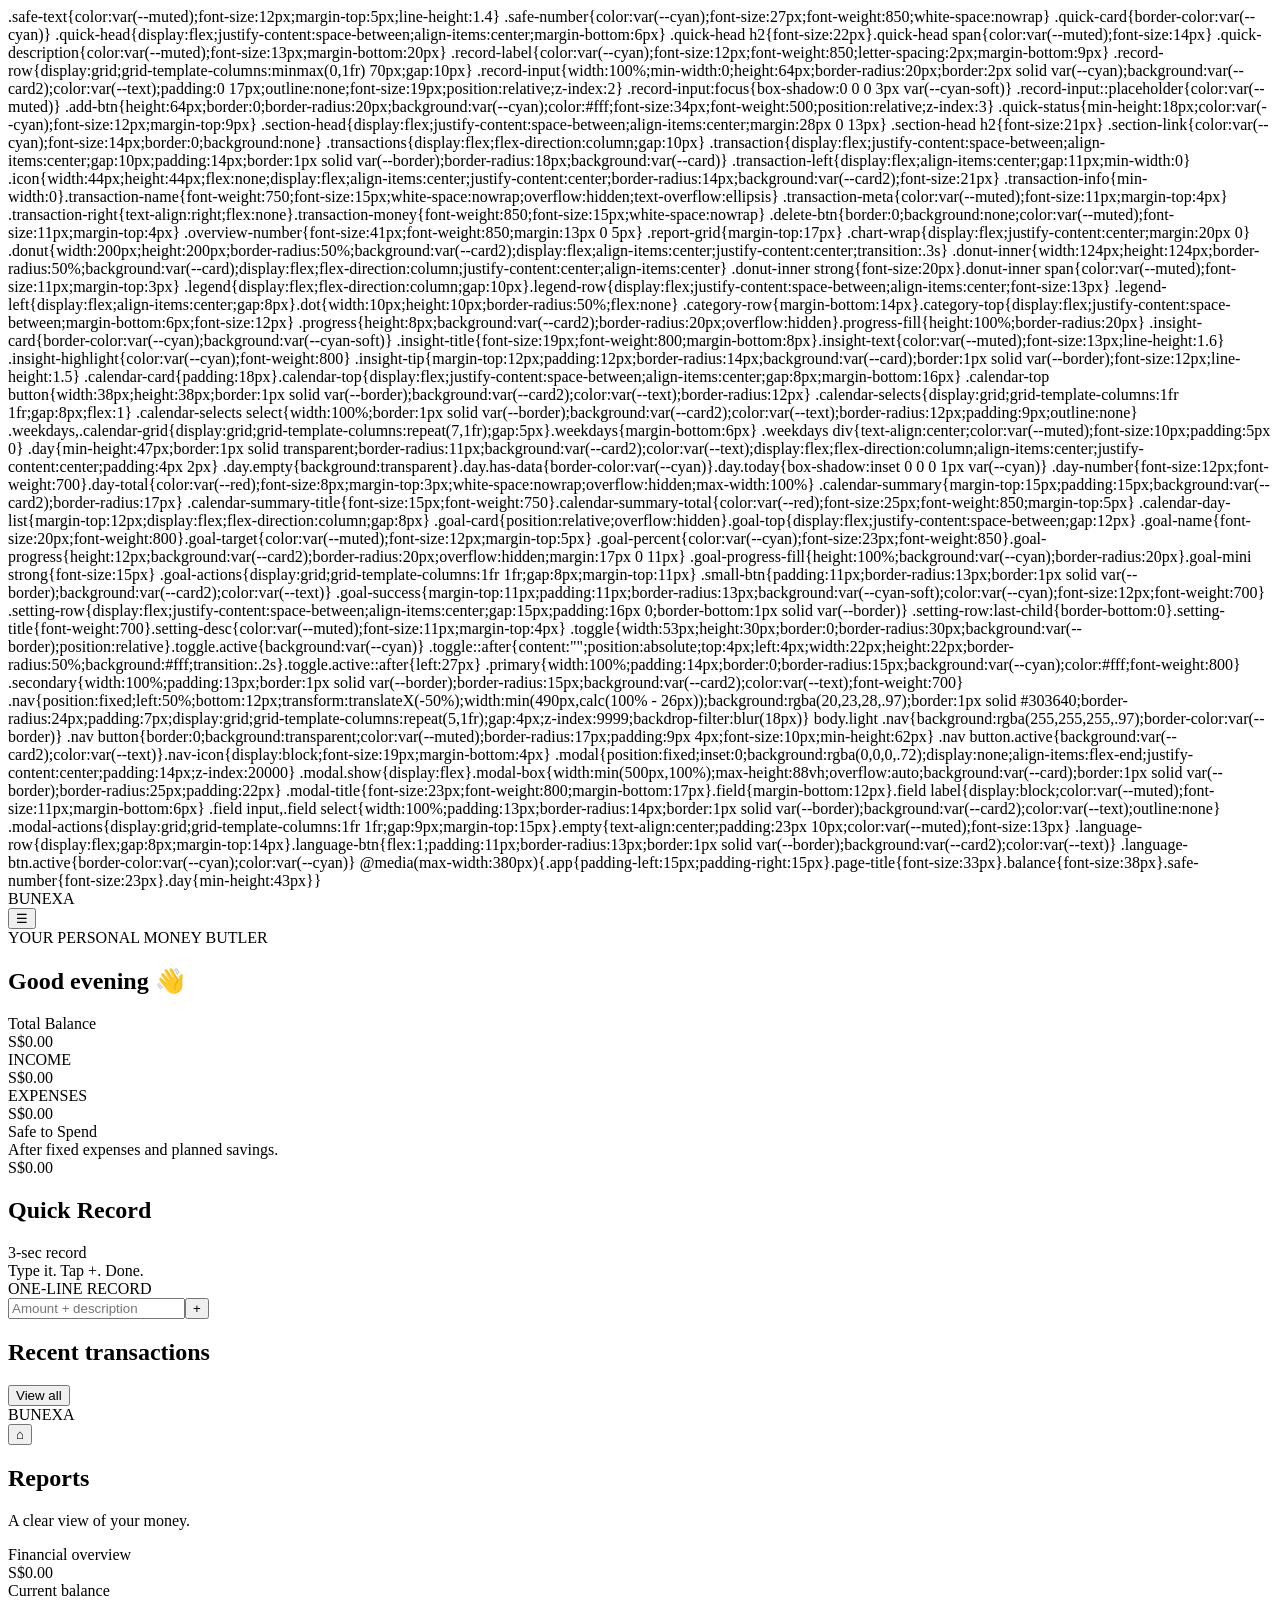
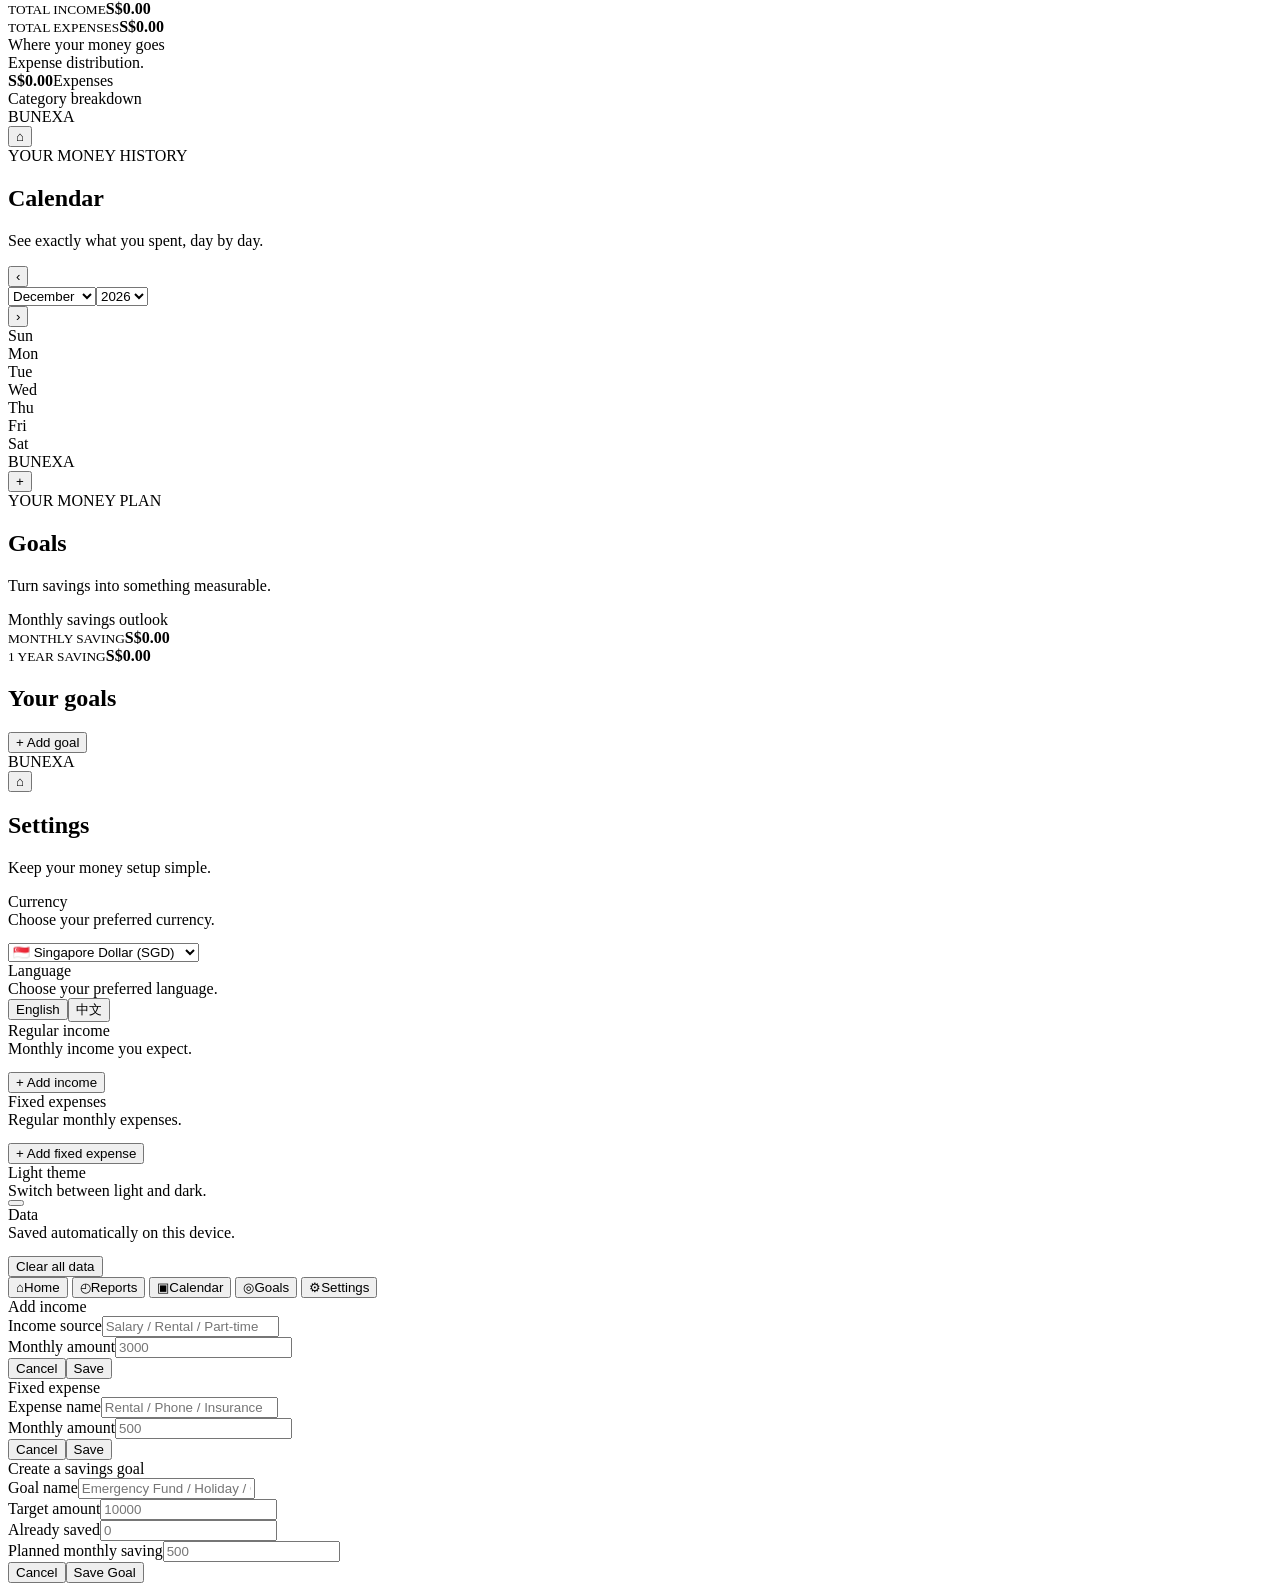
==== commit 6216b65f: "Update index.html" ====
--- a/index.html
+++ b/index.html
@@ -1,39 +1,3 @@
-<!DOCTYPE html>
-<html lang="en">
-<head>
-<meta charset="UTF-8">
-<meta name="viewport" content="width=device-width,initial-scale=1.0,viewport-fit=cover">
-<title>BUNEXA — Money Butler</title>
-<style>
-:root{--bg:#08090c;--card:#111319;--card2:#151820;--text:#f5f7fa;--muted:#8c94a1;--border:#292e38;--cyan:#19c5c0;--cyan-soft:rgba(25,197,192,.12);--red:#ff7070;--green:#58dfaa;--shadow:0 12px 35px rgba(0,0,0,.18)}
-body.light{--bg:#f5f9f8;--card:#fff;--card2:#f1f6f5;--text:#11161a;--muted:#727b82;--border:#dbe4e3;--cyan:#159f9c;--cyan-soft:rgba(21,159,156,.10);--red:#d85e5e;--green:#3e9d78;--shadow:0 12px 35px rgba(40,70,70,.08)}
-*{box-sizing:border-box;margin:0;padding:0}
-html{-webkit-text-size-adjust:100%}
-body{font-family:-apple-system,BlinkMacSystemFont,"Segoe UI",sans-serif;background:var(--bg);color:var(--text);min-height:100vh;padding-bottom:100px}
-button,input,select{font:inherit}
-button{cursor:pointer;-webkit-tap-highlight-color:transparent;touch-action:manipulation}
-input,select{touch-action:manipulation}
-.app{width:min(520px,100%);margin:auto;padding:26px 20px 110px}
-.page{display:none}.page.active{display:block}
-.header{display:flex;justify-content:space-between;align-items:center;margin-bottom:28px}
-.logo{font-size:29px;font-weight:850;letter-spacing:4px}
-.menu-btn{width:48px;height:48px;border-radius:16px;border:1px solid var(--border);background:var(--card);color:var(--text);font-size:23px;position:relative;z-index:5}
-.eyebrow{color:var(--muted);font-size:12px;letter-spacing:2px;margin-bottom:8px}
-.page-title{font-size:38px;font-weight:850;letter-spacing:-1.5px;margin-bottom:8px}
-.page-subtitle{color:var(--muted);font-size:15px;line-height:1.5;margin-bottom:22px}
-.card{background:var(--card);border:1px solid var(--border);border-radius:25px;padding:23px;margin-bottom:16px;box-shadow:var(--shadow)}
-.card-title{font-size:20px;font-weight:780;margin-bottom:7px}
-.card-subtitle{color:var(--muted);font-size:13px}
-.balance-label{color:var(--muted);font-size:14px}
-.balance{font-size:44px;font-weight:850;letter-spacing:-2px;margin:7px 0 22px}
-.stats,.report-grid,.goal-info{display:grid;grid-template-columns:1fr 1fr;gap:11px}
-.stat,.report-stat,.goal-mini{background:var(--card2);border:1px solid var(--border);border-radius:17px;padding:15px}
-.stat-label,.report-stat small,.goal-mini small{display:block;color:var(--muted);font-size:10px;letter-spacing:1px;margin-bottom:7px}
-.stat-value,.report-stat strong{font-size:19px;font-weight:780}
-.income{color:var(--green)}.expense{color:var(--red)}.cyan{color:var(--cyan)}
-.safe{border-color:var(--cyan);background:var(--cyan-soft)}
-.safe-row{display:flex;justify-content:space-between;align-items:center;gap:12px}
-.safe-title{font-size:19px;font-weight:780}
 .safe-text{color:var(--muted);font-size:12px;margin-top:5px;line-height:1.4}
 .safe-number{color:var(--cyan);font-size:27px;font-weight:850;white-space:nowrap}
 .quick-card{border-color:var(--cyan)}
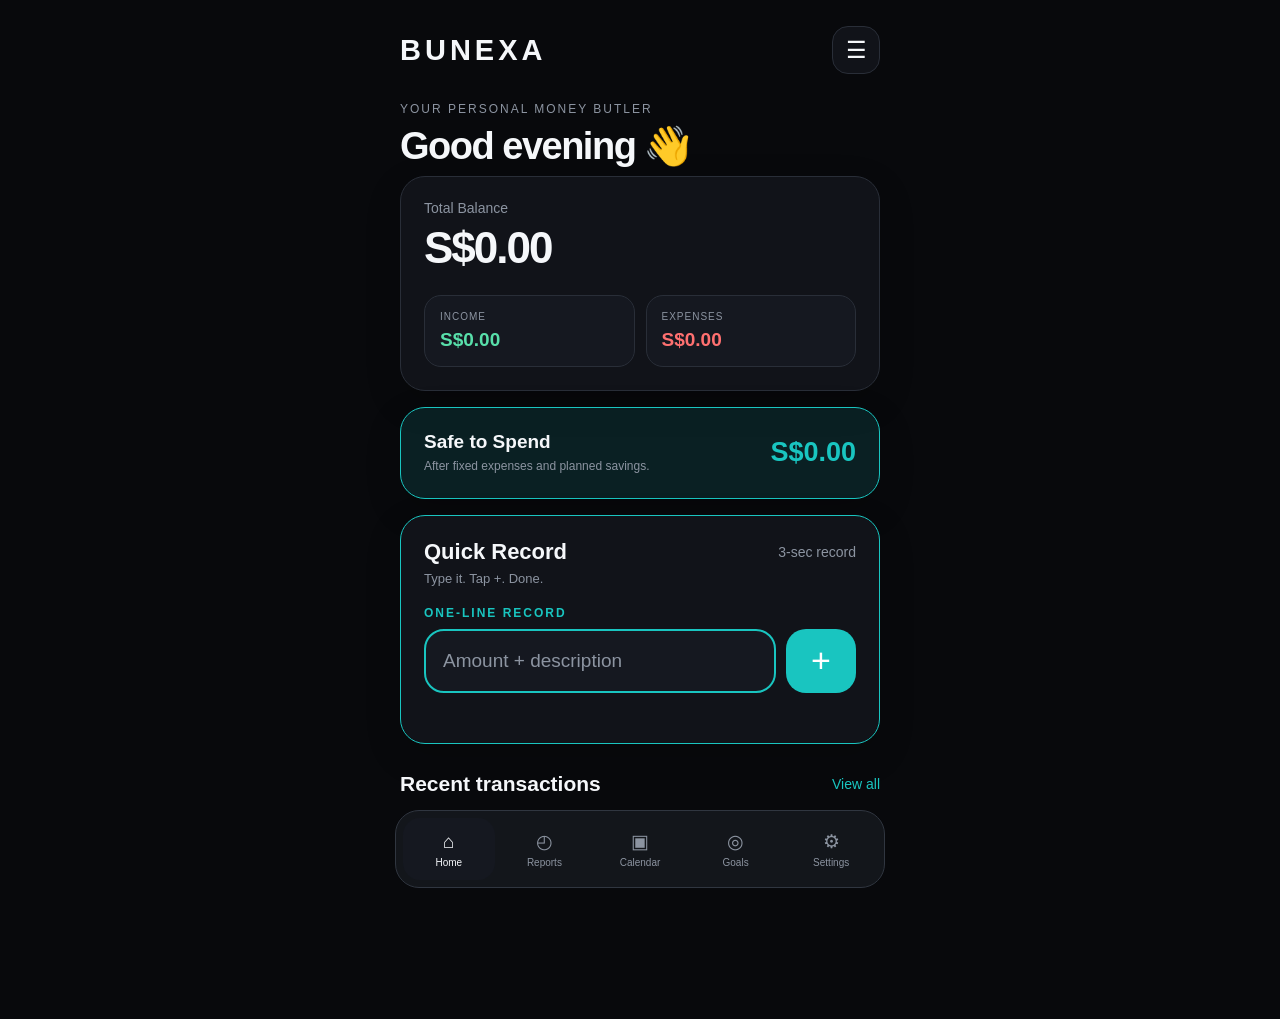
==== commit 1b9c8bdf: "Update index.html proo" ====
--- a/index.html
+++ b/index.html
@@ -1,3 +1,39 @@
+<!DOCTYPE html>
+<html lang="en">
+<head>
+<meta charset="UTF-8">
+<meta name="viewport" content="width=device-width,initial-scale=1.0,viewport-fit=cover">
+<title>BUNEXA — Money Butler</title>
+<style>
+:root{--bg:#08090c;--card:#111319;--card2:#151820;--text:#f5f7fa;--muted:#8c94a1;--border:#292e38;--cyan:#19c5c0;--cyan-soft:rgba(25,197,192,.12);--red:#ff7070;--green:#58dfaa;--shadow:0 12px 35px rgba(0,0,0,.18)}
+body.light{--bg:#f5f9f8;--card:#fff;--card2:#f1f6f5;--text:#11161a;--muted:#727b82;--border:#dbe4e3;--cyan:#159f9c;--cyan-soft:rgba(21,159,156,.10);--red:#d85e5e;--green:#3e9d78;--shadow:0 12px 35px rgba(40,70,70,.08)}
+*{box-sizing:border-box;margin:0;padding:0}
+html{-webkit-text-size-adjust:100%}
+body{font-family:-apple-system,BlinkMacSystemFont,"Segoe UI",sans-serif;background:var(--bg);color:var(--text);min-height:100vh;padding-bottom:100px}
+button,input,select{font:inherit}
+button{cursor:pointer;-webkit-tap-highlight-color:transparent;touch-action:manipulation}
+input,select{touch-action:manipulation}
+.app{width:min(520px,100%);margin:auto;padding:26px 20px 110px}
+.page{display:none}.page.active{display:block}
+.header{display:flex;justify-content:space-between;align-items:center;margin-bottom:28px}
+.logo{font-size:29px;font-weight:850;letter-spacing:4px}
+.menu-btn{width:48px;height:48px;border-radius:16px;border:1px solid var(--border);background:var(--card);color:var(--text);font-size:23px;position:relative;z-index:5}
+.eyebrow{color:var(--muted);font-size:12px;letter-spacing:2px;margin-bottom:8px}
+.page-title{font-size:38px;font-weight:850;letter-spacing:-1.5px;margin-bottom:8px}
+.page-subtitle{color:var(--muted);font-size:15px;line-height:1.5;margin-bottom:22px}
+.card{background:var(--card);border:1px solid var(--border);border-radius:25px;padding:23px;margin-bottom:16px;box-shadow:var(--shadow)}
+.card-title{font-size:20px;font-weight:780;margin-bottom:7px}
+.card-subtitle{color:var(--muted);font-size:13px}
+.balance-label{color:var(--muted);font-size:14px}
+.balance{font-size:44px;font-weight:850;letter-spacing:-2px;margin:7px 0 22px}
+.stats,.report-grid,.goal-info{display:grid;grid-template-columns:1fr 1fr;gap:11px}
+.stat,.report-stat,.goal-mini{background:var(--card2);border:1px solid var(--border);border-radius:17px;padding:15px}
+.stat-label,.report-stat small,.goal-mini small{display:block;color:var(--muted);font-size:10px;letter-spacing:1px;margin-bottom:7px}
+.stat-value,.report-stat strong{font-size:19px;font-weight:780}
+.income{color:var(--green)}.expense{color:var(--red)}.cyan{color:var(--cyan)}
+.safe{border-color:var(--cyan);background:var(--cyan-soft)}
+.safe-row{display:flex;justify-content:space-between;align-items:center;gap:12px}
+.safe-title{font-size:19px;font-weight:780}
 .safe-text{color:var(--muted);font-size:12px;margin-top:5px;line-height:1.4}
 .safe-number{color:var(--cyan);font-size:27px;font-weight:850;white-space:nowrap}
 .quick-card{border-color:var(--cyan)}
@@ -123,7 +159,17 @@
 <h1 class="page-title">Settings</h1><p class="page-subtitle">Keep your money setup simple.</p>
 <div class="card"><div class="card-title">Currency</div><div class="card-subtitle">Choose your preferred currency.</div><div class="field" style="margin-top:14px"><select id="currencySelect"><option value="SGD">🇸🇬 Singapore Dollar (SGD)</option><option value="MYR">🇲🇾 Malaysian Ringgit (MYR)</option></select></div></div>
 <div class="card"><div class="card-title">Language</div><div class="card-subtitle">Choose your preferred language.</div><div class="language-row"><button type="button" class="language-btn" id="langEN">English</button><button type="button" class="language-btn" id="langZH">中文</button></div></div>
-<div class="card"><div class="card-title">Regular income</div><div class="card-subtitle">Monthly income you expect.</div><div id="incomeSources"></div><button class="primary" type="button" data-action="income-open" style="margin-top:14px">+ Add income</button></div>
+<div class="card" id="languageCard">
+<div class="card-title" id="languageTitle">Language</div>
+<div class="card-subtitle" id="languageDesc">Choose your preferred language.</div>
+<div style="margin-top:14px">
+<button type="button" class="secondary" id="languageToggle" onclick="toggleLanguage()">中文</button>
+</div>
+</div>
+
+<div class="card">
+
+<div class="card-title">Regular income</div><div class="card-subtitle">Monthly income you expect.</div><div id="incomeSources"></div><button class="primary" type="button" data-action="income-open" style="margin-top:14px">+ Add income</button></div>
 <div class="card"><div class="card-title">Fixed expenses</div><div class="card-subtitle">Regular monthly expenses.</div><div id="fixedExpenses"></div><button class="primary" type="button" data-action="fixed-open" style="margin-top:14px">+ Add fixed expense</button></div>
 <div class="card"><div class="setting-row"><div><div class="setting-title">Light theme</div><div class="setting-desc">Switch between light and dark.</div></div><button class="toggle" id="themeToggle" type="button"></button></div></div>
 <div class="card"><div class="card-title">Data</div><div class="card-subtitle">Saved automatically on this device.</div><button class="secondary" type="button" data-action="clear-data" style="margin-top:14px">Clear all data</button></div>
@@ -246,7 +292,7 @@
   /fairprice|ntuc|sheng siong|shengxiong|prime supermarket|cold storage|giant|redmart|little farms/,
   /don don donki|donki|market place|marketplace|jasons deli|jason's deli|mustafa centre|mustafa/,
   /grocer|groceries|grocery|supermarket|wet market|vegetable|vegetables|fruit|fruits|meat|seafood|milk|eggs|egg|bread|snack|snacks|foodstuff|butcher/,
-  /7-eleven|7 eleven|7-11|7 11|7eleven|seven eleven|7️⃣eleven|便利店|超市|杂货|菜市场/
+  /7-eleven|7 eleven|7-11|7 11|7eleven|seven eleven|711|便利店|超市|杂货|菜市场/
 ]],
 ["Dining",[
   /kopi|coffee|starbucks|coffee bean|toast box|ya kun|killiney|food|dining|meal|breakfast|lunch|dinner|makan/,
@@ -278,11 +324,50 @@
 ];
 
 function detectCategory(text){
-  const lower=String(text||"").toLowerCase().trim();
-  for(const [category,patterns] of CATEGORY_RULES){
-    if(patterns.some(pattern=>pattern.test(lower)))return category;
-  }
-  return "Other";
+
+const lower=String(text||"").toLowerCase().trim();
+
+/* PETS */
+if(/pet lovers centre|pet lovers|polypet|pet safari|pet station|pets station|pet shop|pet store|pet food|pet grooming|pet groom|dog food|cat food|puppy|kitten|dog|cat|rabbit|hamster|bird food|aquarium|fish food|animal clinic|animal doctor|vet|veterinary|宠物|宠物店|猫粮|狗粮|猫|狗|兔|仓鼠|鱼粮/.test(lower))
+return "Pets";
+
+/* BEAUTY & WELLNESS */
+if(/guardian|watsons|watson|venus|venus beauty|salon|hair salon|haircut|hair cut|hairdresser|barber|beauty|beauty salon|facial|skincare|skin care|nail|nails|manicure|pedicure|spa|massage|gym|fitness|pilates|yoga|personal trainer|workout|wellness|aesthetic|aesthetics|brow|lash|eyelash|waxing|cosmetic|cosmetics|美发|理发|发廊|美容|美容院|美甲|按摩|水疗|健身|瑜伽|普拉提|护肤|保养|剪头发/.test(lower))
+return "Beauty & Wellness";
+
+/* ONLINE SHOPPING */
+if(/shopee|lazada|amazon|ezbuy|taobao|淘宝|temu|tiktok shop|tiktokshop|shein|zalora|qoo10|carousell|aliexpress|alibaba|ebay|etsy|online shopping|online order|online purchase|webstore|shop online|网购|网上购物|网购订单/.test(lower))
+return "Online Shopping";
+
+/* GROCERIES */
+if(/fairprice|ntuc|sheng siong|shengxiong|prime supermarket|prime supermarket|cold storage|giant|redmart|little farms|don don donki|donki|market place|marketplace|jasons deli|jason's deli|mustafa centre|mustafa|grocer|groceries|grocery|supermarket|wet market|vegetable|vegetables|fruit|fruits|meat|seafood|milk|eggs|egg|bread|snack|snacks|foodstuff|butcher|sheng siong|昇菘|菜市场|超市|杂货|蔬菜|水果|肉类|海鲜|牛奶|鸡蛋|面包/.test(lower))
+return "Groceries";
+
+/* DINING */
+if(/kopi|coffee|starbucks|coffee bean|toast box|ya kun|killiney|food|dining|meal|breakfast|lunch|dinner|makan|nasi|roti|chicken|bakery|restaurant|cafe|mcd|mcdonald|kfc|koufu|canteen|drink|tea|teh|dessert|pizza|burger|sushi|ramen|hotpot|dim sum|hawker|food court|subway|jollibee|wingstop|shake shack|genki sushi|ichiban|taco|fast food|foodpanda|deliveroo|kopitiam|食物|吃饭|餐厅|咖啡|咖啡店|早餐|午餐|晚餐|饮料|奶茶|甜点|火锅|寿司|拉面|面包|小吃|茶/.test(lower))
+return "Dining";
+
+/* TRANSPORT */
+if(/grab|gojek|mrt|bus|taxi|transport|train|erp|parking|petrol|fuel|shell|esso|caltex|spc|car wash|carpark|car park|motoring|vehicle|workshop|autocare|comfortdelgro|cdg zig|ryde|地铁|巴士|德士|出租车|交通|停车|停车费|油站|汽油|洗车|修车/.test(lower))
+return "Transport";
+
+/* ENTERTAINMENT */
+if(/cinema|movie|netflix|spotify|youtube premium|disney|prime video|apple music|apple tv|itunes|game|gaming|playstation|xbox|nintendo|steam|entertainment|concert|karaoke|bowling|arcade|theme park|universal studios|zoo|night safari|museum|电影|电影院|音乐|游戏|演唱会|卡拉ok|保龄球|游乐园|动物园|博物馆/.test(lower))
+return "Entertainment";
+
+/* TRAVEL */
+if(/travel|holiday|hotel|flight|cruise|trip|airbnb|agoda|booking.com|traveloka|trip.com|jetstar|scoot|singapore airlines|malaysia airlines|airasia|passport|tour|tourist|attraction|resort|旅行|旅游|假期|酒店|机票|飞机|邮轮|度假|景点/.test(lower))
+return "Travel";
+
+/* BILLS */
+if(/phone|wifi|internet|bill|simba|singtel|starhub|m1|electricity|utilities|utility|water|sp services|sp group|town council|mobile plan|mobile bill|insurance|premium|subscription|rent|rental|电话费|手机费|网络|网费|水电|电费|水费|保险|租金|房租|订阅/.test(lower))
+return "Bills";
+
+/* GENERAL SHOPPING */
+if(/shopping|mall|clothes|shirt|shoe|shoes|bag|uniqlo|zara|h&m|decathlon|ikea|courts|best denki|harvey norman|muji|daiso|miniso|bookstore|popular|stationery|furniture|home decor|electronics|购物|商场|衣服|鞋|包包|家具|家居|电子产品|文具|书店/.test(lower))
+return "Shopping";
+
+return "Other";
 }
 
 function isIncomeDescription(text){
@@ -293,70 +378,66 @@
 
 /* ---------------- Quick Record ---------------- */
 
+function parseQuickRecord(text){
+const clean=String(text||"").replace(/,/g,"").trim();
+if(!clean) return null;
+let amount=null,description="";
+
+let m=clean.match(/^\s*(?:s\$|\$|rm)?\s*(\d+(?:\.\d+)?)\s+(.+?)\s*$/i);
+if(m){ amount=parseFloat(m[1]); description=m[2].trim(); }
+
+if(amount===null){
+m=clean.match(/^\s*(.+?)\s+(?:s\$|\$|rm)?\s*(\d+(?:\.\d+)?)\s*$/i);
+if(m){ amount=parseFloat(m[2]); description=m[1].trim(); }
+}
+
+if(!Number.isFinite(amount)||amount<=0||!description) return null;
+
+description=description
+.replace(/^(消费|花费|支出|开销|记账|记录)\s*/,"")
+.replace(/\s*(消费|花费|支出|开销|记账|记录)$/,"").trim();
+
+if(!description) return null;
+
+const income=isIncomeDescription(description) ||
+/^(工资|薪水|收入|奖金|佣金|薪资|月薪|工钱|薪金|salary|paycheck|income|bonus|commission)$/i.test(description);
+
+return {amount,description,type:income?"income":"expense",
+category:income?"Income":detectCategory(description)};
+}
+
+
+
 function quickAdd(){
-  const input=document.getElementById("quickInput");
-  const status=document.getElementById("quickStatus");
-  const text=input.value.trim();
-
-  if(!text){
-    input.focus();
-    return;
-  }
-
-  // Accept both:
-  //   6 kopi
-  //   kopi 6
-  //   7-11 9
-  //   9 7-11
-  // and preserve store names containing hyphens/spaces.
-  const clean=text.replace(/,/g,"").trim();
-  let amount=null;
-  let description="";
-
-  const amountFirst=clean.match(/^(?:\$|s\$|rm)?\s*(\d+(?:\.\d+)?)\s+(.+?)\s*$/i);
-  const amountLast=clean.match(/^(.+?)\s+(?:\$|s\$|rm)?\s*(\d+(?:\.\d+)?)\s*$/i);
-
-  if(amountFirst){
-    amount=parseFloat(amountFirst[1]);
-    description=amountFirst[2].trim();
-  }else if(amountLast){
-    amount=parseFloat(amountLast[2]);
-    description=amountLast[1].trim();
-  }else{
-    status.textContent="Use amount + description";
-    input.focus();
-    return;
-  }
-
-  // Reject impossible/ambiguous parses where the "description" is only a number.
-  if(!(amount>0) || !description || /^\d+(?:\.\d+)?$/.test(description)){
-    status.textContent="Use amount + description";
-    input.focus();
-    return;
-  }
-
-  if(!(amount>0))return;
-
-  const income=isIncomeDescription(description);
-
-  transactions.unshift({
-    id:Date.now()+Math.random(),
-    type:income?"income":"expense",
-    description,
-    amount,
-    category:income?"Income":detectCategory(description),
-    date:dateKey(new Date()),
-    created:new Date().toISOString()
-  });
-
-  saveAll();
-  input.value="";
-  status.textContent="✓ Recorded";
-  renderAll();
-  renderCalendar();
-
-  setTimeout(()=>{status.textContent=""},1600);
-}
+const input=document.getElementById("quickInput");
+const status=document.getElementById("quickStatus");
+const text=input.value.trim();
+if(!text){input.focus();return;}
+
+const parsed=parseQuickRecord(text);
+if(!parsed){
+status.textContent=language==="zh"?"请输入金额和描述":"Use amount + description";
+input.focus();return;
+}
+
+transactions.unshift({
+id:Date.now()+Math.random(),
+type:parsed.type,
+description:parsed.description,
+amount:parsed.amount,
+category:parsed.category,
+date:dateKey(new Date()),
+created:new Date().toISOString()
+});
+
+saveAll();
+input.value="";
+status.textContent=language==="zh"?"✓ 已记录":"✓ Recorded";
+renderAll();
+if(document.getElementById("page-calendar").classList.contains("active")) renderCalendar();
+setTimeout(()=>status.textContent="",1600);
+}
+
 
 /* ---------------- Totals / Home ---------------- */
 
@@ -388,13 +469,18 @@
   "Bills":"📱","Income":"💰","Other":"💳"
 };
 
+function categoryLabel(category){
+  if(language!=="zh") return category;
+  const m={"Dining":"餐饮","Groceries":"杂货","Online Shopping":"线上购物","Beauty & Wellness":"美容与健康","Pets":"宠物","Transport":"交通","Shopping":"购物","Entertainment":"娱乐","Travel":"旅游","Bills":"账单","Income":"收入","Other":"其他"};
+  return m[category]||category;
+}
 function transactionHTML(t){
   return `<div class="transaction">
     <div class="transaction-left">
       <div class="icon">${ICONS[t.category]||"💳"}</div>
       <div class="transaction-info">
         <div class="transaction-name">${escapeHTML(t.description)}</div>
-        <div class="transaction-meta">${escapeHTML(t.category)} · ${displayDate(t.date)}</div>
+        <div class="transaction-meta">${escapeHTML(categoryLabel(t.category))} · ${displayDate(t.date)}</div>
       </div>
     </div>
     <div class="transaction-right">
@@ -530,7 +616,7 @@
   };
 
   box.innerHTML=`<div class="insight-title">💡 BUNEXA Insight</div>
-    <div class="insight-text">Your biggest spending category is <span class="insight-highlight">${escapeHTML(top[0])}</span> at <span class="insight-highlight">${money(top[1])}</span> (${percentage.toFixed(0)}% of recorded expenses).</div>
+    <div class="insight-text">${language==="zh" ? "你最大的消费类别是" : "Your biggest spending category is"} <span class="insight-highlight">${escapeHTML(top[0])}</span> at <span class="insight-highlight">${money(top[1])}</span> (${percentage.toFixed(0)}% ${language==="zh" ? "的已记录支出。" : "of recorded expenses)."}</div>
     <div class="insight-tip">${tips[top[0]]||"💡 Keep recording consistently. BUNEXA will get a clearer picture of your spending habits."}</div>`;
 }
 
@@ -906,6 +992,8 @@
 
 let language=localStorage.getItem("bunexa_language")||"en";
 
+function toggleLanguage(){setLanguage(language==="zh"?"en":"zh");}
+
 function setLanguage(value){
   language=value==="zh"?"zh":"en";
   localStorage.setItem("bunexa_language",language);
@@ -918,7 +1006,65 @@
   return UI_TEXT[language][key]||UI_TEXT.en[key]||key;
 }
 
-function applyLanguage(){
+function applyLanguage(){  const zhMap={
+    "Good evening 👋":"晚上好 👋",
+    "YOUR PERSONAL MONEY BUTLER":"你的个人理财管家",
+    "Total Balance":"总余额",
+    "INCOME":"收入",
+    "EXPENSES":"支出",
+    "Safe to Spend":"可安心消费",
+    "After fixed expenses and planned savings.":"扣除固定开销和计划储蓄后。",
+    "Quick Record":"快速记录",
+    "3-sec record":"3秒记录",
+    "Type it. Tap +. Done.":"输入内容，按 +，完成。",
+    "ONE-LINE RECORD":"一行记录",
+    "Recent transactions":"最近记录",
+    "View all":"查看全部",
+    "Reports":"报告",
+    "A clear view of your money.":"清楚掌握你的资金。",
+    "Financial overview":"财务概览",
+    "Current balance":"当前余额",
+    "TOTAL INCOME":"总收入",
+    "TOTAL EXPENSES":"总支出",
+    "Where your money goes":"钱花在哪里",
+    "Expense distribution.":"支出分布。",
+    "Expenses":"支出",
+    "Category breakdown":"分类明细",
+    "Calendar":"日历",
+    "YOUR MONEY HISTORY":"你的消费记录",
+    "See exactly what you spent, day by day.":"逐日查看你的消费。",
+    "Goals":"目标",
+    "YOUR MONEY PLAN":"你的理财计划",
+    "Turn savings into something measurable.":"让储蓄目标清晰可见。",
+    "Monthly savings outlook":"每月储蓄预览",
+    "MONTHLY SAVING":"每月储蓄",
+    "1 YEAR SAVING":"一年储蓄",
+    "Your goals":"你的目标",
+    "Settings":"设置",
+    "Keep your money setup simple.":"让你的理财设置保持简单。",
+    "Currency":"货币",
+    "Choose your preferred currency.":"选择你的货币。",
+    "Regular income":"固定收入",
+    "Monthly income you expect.":"每月预期收入。",
+    "Fixed expenses":"固定开销",
+    "Regular monthly expenses.":"每月固定开销。",
+    "Light theme":"浅色模式",
+    "Switch between light and dark.":"切换浅色与深色模式。",
+    "Data":"数据",
+    "Saved automatically on this device.":"自动保存在此设备。",
+    "Add income":"+ 添加收入",
+    "Add fixed expense":"+ 添加固定开销",
+    "Clear all data":"清除所有数据"
+  };
+  if(language==="zh"){
+    document.querySelectorAll(".app *").forEach(el=>{
+      if(el.children.length===0){
+        const v=el.textContent.trim();
+        if(zhMap[v]) el.textContent=zhMap[v];
+      }
+    });
+  }
+
   document.querySelector(".eyebrow").textContent=t("eyebrow");
   document.querySelector("#page-home .page-title").textContent=t("evening");
   document.querySelector("#page-home .balance-label").textContent=t("total");
@@ -1106,4 +1252,21 @@
 renderCalendar();
 </script>
 </body>
-</html>
+</htmldocument.addEventListener("click",function(e){
+  if(e.target && e.target.id==="langEN"){ setLanguage("en"); }
+  if(e.target && e.target.id==="langZH"){ setLanguage("zh"); }
+});
+document.addEventListener("click",function(e){
+  if(e.target && e.target.id==="quickAddBtn") quickAdd();
+  if(e.target && e.target.id==="langEN") setLanguage("en");
+  if(e.target && e.target.id==="langZH") setLanguage("zh");
+});
+
+document.addEventListener("keydown",function(e){
+  if(e.target && e.target.id==="quickInput" && e.key==="Enter"){
+    e.preventDefault();
+    quickAdd();
+  }
+});
+
+>
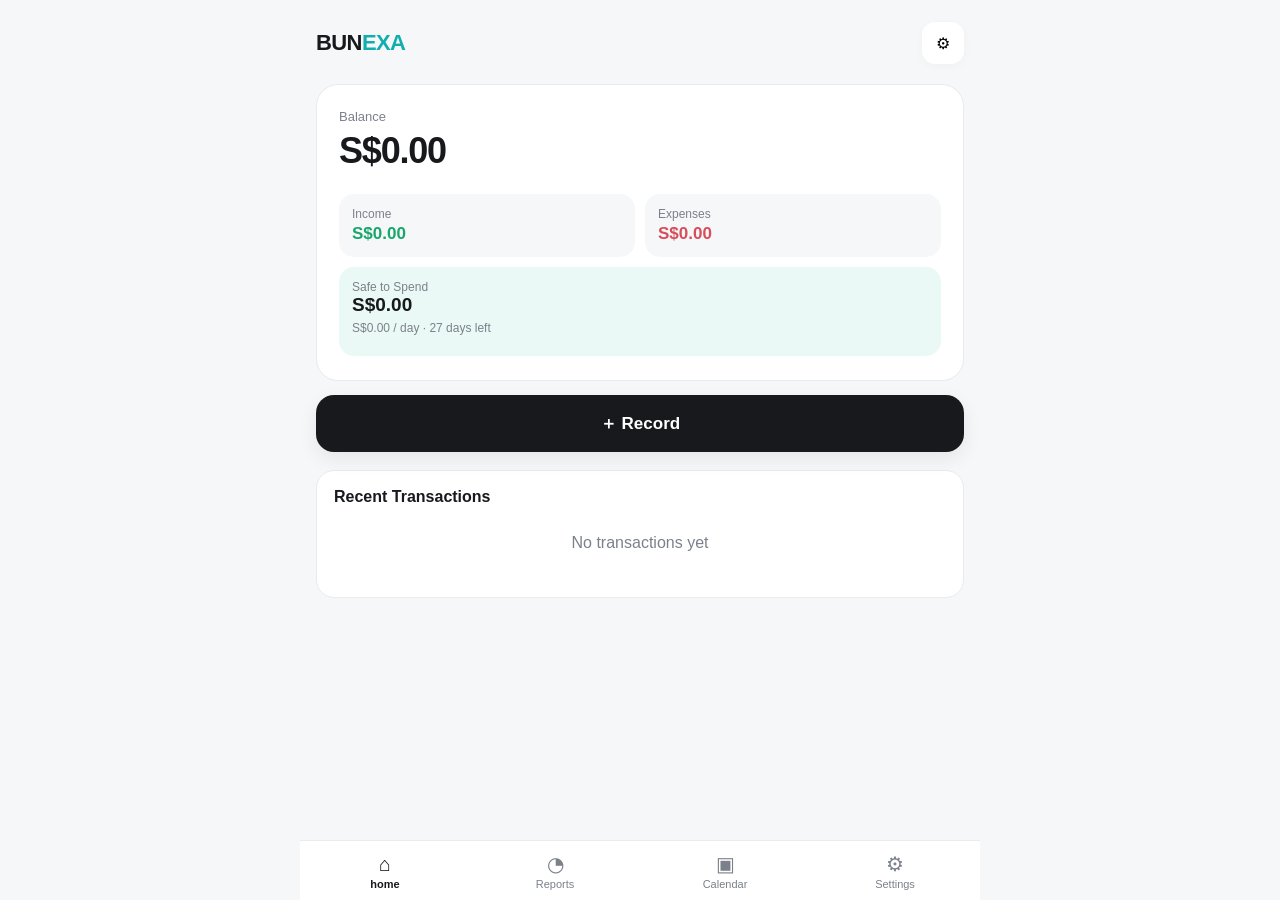
==== commit 0a2fd514: "Rename index..html to index.html" ====
--- a/index.html
+++ b/index.html
@@ -1,1272 +1,178 @@
-<!DOCTYPE html>
-<html lang="en">
-<head>
-<meta charset="UTF-8">
-<meta name="viewport" content="width=device-width,initial-scale=1.0,viewport-fit=cover">
-<title>BUNEXA — Money Butler</title>
-<style>
-:root{--bg:#08090c;--card:#111319;--card2:#151820;--text:#f5f7fa;--muted:#8c94a1;--border:#292e38;--cyan:#19c5c0;--cyan-soft:rgba(25,197,192,.12);--red:#ff7070;--green:#58dfaa;--shadow:0 12px 35px rgba(0,0,0,.18)}
-body.light{--bg:#f5f9f8;--card:#fff;--card2:#f1f6f5;--text:#11161a;--muted:#727b82;--border:#dbe4e3;--cyan:#159f9c;--cyan-soft:rgba(21,159,156,.10);--red:#d85e5e;--green:#3e9d78;--shadow:0 12px 35px rgba(40,70,70,.08)}
-*{box-sizing:border-box;margin:0;padding:0}
-html{-webkit-text-size-adjust:100%}
-body{font-family:-apple-system,BlinkMacSystemFont,"Segoe UI",sans-serif;background:var(--bg);color:var(--text);min-height:100vh;padding-bottom:100px}
-button,input,select{font:inherit}
-button{cursor:pointer;-webkit-tap-highlight-color:transparent;touch-action:manipulation}
-input,select{touch-action:manipulation}
-.app{width:min(520px,100%);margin:auto;padding:26px 20px 110px}
-.page{display:none}.page.active{display:block}
-.header{display:flex;justify-content:space-between;align-items:center;margin-bottom:28px}
-.logo{font-size:29px;font-weight:850;letter-spacing:4px}
-.menu-btn{width:48px;height:48px;border-radius:16px;border:1px solid var(--border);background:var(--card);color:var(--text);font-size:23px;position:relative;z-index:5}
-.eyebrow{color:var(--muted);font-size:12px;letter-spacing:2px;margin-bottom:8px}
-.page-title{font-size:38px;font-weight:850;letter-spacing:-1.5px;margin-bottom:8px}
-.page-subtitle{color:var(--muted);font-size:15px;line-height:1.5;margin-bottom:22px}
-.card{background:var(--card);border:1px solid var(--border);border-radius:25px;padding:23px;margin-bottom:16px;box-shadow:var(--shadow)}
-.card-title{font-size:20px;font-weight:780;margin-bottom:7px}
-.card-subtitle{color:var(--muted);font-size:13px}
-.balance-label{color:var(--muted);font-size:14px}
-.balance{font-size:44px;font-weight:850;letter-spacing:-2px;margin:7px 0 22px}
-.stats,.report-grid,.goal-info{display:grid;grid-template-columns:1fr 1fr;gap:11px}
-.stat,.report-stat,.goal-mini{background:var(--card2);border:1px solid var(--border);border-radius:17px;padding:15px}
-.stat-label,.report-stat small,.goal-mini small{display:block;color:var(--muted);font-size:10px;letter-spacing:1px;margin-bottom:7px}
-.stat-value,.report-stat strong{font-size:19px;font-weight:780}
-.income{color:var(--green)}.expense{color:var(--red)}.cyan{color:var(--cyan)}
-.safe{border-color:var(--cyan);background:var(--cyan-soft)}
-.safe-row{display:flex;justify-content:space-between;align-items:center;gap:12px}
-.safe-title{font-size:19px;font-weight:780}
-.safe-text{color:var(--muted);font-size:12px;margin-top:5px;line-height:1.4}
-.safe-number{color:var(--cyan);font-size:27px;font-weight:850;white-space:nowrap}
-.quick-card{border-color:var(--cyan)}
-.quick-head{display:flex;justify-content:space-between;align-items:center;margin-bottom:6px}
-.quick-head h2{font-size:22px}.quick-head span{color:var(--muted);font-size:14px}
-.quick-description{color:var(--muted);font-size:13px;margin-bottom:20px}
-.record-label{color:var(--cyan);font-size:12px;font-weight:850;letter-spacing:2px;margin-bottom:9px}
-.record-row{display:grid;grid-template-columns:minmax(0,1fr) 70px;gap:10px}
-.record-input{width:100%;min-width:0;height:64px;border-radius:20px;border:2px solid var(--cyan);background:var(--card2);color:var(--text);padding:0 17px;outline:none;font-size:19px;position:relative;z-index:2}
-.record-input:focus{box-shadow:0 0 0 3px var(--cyan-soft)}
-.record-input::placeholder{color:var(--muted)}
-.add-btn{height:64px;border:0;border-radius:20px;background:var(--cyan);color:#fff;font-size:34px;font-weight:500;position:relative;z-index:3}
-.quick-status{min-height:18px;color:var(--cyan);font-size:12px;margin-top:9px}
-.section-head{display:flex;justify-content:space-between;align-items:center;margin:28px 0 13px}
-.section-head h2{font-size:21px}
-.section-link{color:var(--cyan);font-size:14px;border:0;background:none}
-.transactions{display:flex;flex-direction:column;gap:10px}
-.transaction{display:flex;justify-content:space-between;align-items:center;gap:10px;padding:14px;border:1px solid var(--border);border-radius:18px;background:var(--card)}
-.transaction-left{display:flex;align-items:center;gap:11px;min-width:0}
-.icon{width:44px;height:44px;flex:none;display:flex;align-items:center;justify-content:center;border-radius:14px;background:var(--card2);font-size:21px}
-.transaction-info{min-width:0}.transaction-name{font-weight:750;font-size:15px;white-space:nowrap;overflow:hidden;text-overflow:ellipsis}
-.transaction-meta{color:var(--muted);font-size:11px;margin-top:4px}
-.transaction-right{text-align:right;flex:none}.transaction-money{font-weight:850;font-size:15px;white-space:nowrap}
-.delete-btn{border:0;background:none;color:var(--muted);font-size:11px;margin-top:4px}
-.overview-number{font-size:41px;font-weight:850;margin:13px 0 5px}
-.report-grid{margin-top:17px}
-.chart-wrap{display:flex;justify-content:center;margin:20px 0}
-.donut{width:200px;height:200px;border-radius:50%;background:var(--card2);display:flex;align-items:center;justify-content:center;transition:.3s}
-.donut-inner{width:124px;height:124px;border-radius:50%;background:var(--card);display:flex;flex-direction:column;justify-content:center;align-items:center}
-.donut-inner strong{font-size:20px}.donut-inner span{color:var(--muted);font-size:11px;margin-top:3px}
-.legend{display:flex;flex-direction:column;gap:10px}.legend-row{display:flex;justify-content:space-between;align-items:center;font-size:13px}
-.legend-left{display:flex;align-items:center;gap:8px}.dot{width:10px;height:10px;border-radius:50%;flex:none}
-.category-row{margin-bottom:14px}.category-top{display:flex;justify-content:space-between;margin-bottom:6px;font-size:12px}
-.progress{height:8px;background:var(--card2);border-radius:20px;overflow:hidden}.progress-fill{height:100%;border-radius:20px}
-.insight-card{border-color:var(--cyan);background:var(--cyan-soft)}
-.insight-title{font-size:19px;font-weight:800;margin-bottom:8px}.insight-text{color:var(--muted);font-size:13px;line-height:1.6}
-.insight-highlight{color:var(--cyan);font-weight:800}
-.insight-tip{margin-top:12px;padding:12px;border-radius:14px;background:var(--card);border:1px solid var(--border);font-size:12px;line-height:1.5}
-.calendar-card{padding:18px}.calendar-top{display:flex;justify-content:space-between;align-items:center;gap:8px;margin-bottom:16px}
-.calendar-top button{width:38px;height:38px;border:1px solid var(--border);background:var(--card2);color:var(--text);border-radius:12px}
-.calendar-selects{display:grid;grid-template-columns:1fr 1fr;gap:8px;flex:1}
-.calendar-selects select{width:100%;border:1px solid var(--border);background:var(--card2);color:var(--text);border-radius:12px;padding:9px;outline:none}
-.weekdays,.calendar-grid{display:grid;grid-template-columns:repeat(7,1fr);gap:5px}.weekdays{margin-bottom:6px}
-.weekdays div{text-align:center;color:var(--muted);font-size:10px;padding:5px 0}
-.day{min-height:47px;border:1px solid transparent;border-radius:11px;background:var(--card2);color:var(--text);display:flex;flex-direction:column;align-items:center;justify-content:center;padding:4px 2px}
-.day.empty{background:transparent}.day.has-data{border-color:var(--cyan)}.day.today{box-shadow:inset 0 0 0 1px var(--cyan)}
-.day-number{font-size:12px;font-weight:700}.day-total{color:var(--red);font-size:8px;margin-top:3px;white-space:nowrap;overflow:hidden;max-width:100%}
-.calendar-summary{margin-top:15px;padding:15px;background:var(--card2);border-radius:17px}
-.calendar-summary-title{font-size:15px;font-weight:750}.calendar-summary-total{color:var(--red);font-size:25px;font-weight:850;margin-top:5px}
-.calendar-day-list{margin-top:12px;display:flex;flex-direction:column;gap:8px}
-.goal-card{position:relative;overflow:hidden}.goal-top{display:flex;justify-content:space-between;gap:12px}
-.goal-name{font-size:20px;font-weight:800}.goal-target{color:var(--muted);font-size:12px;margin-top:5px}
-.goal-percent{color:var(--cyan);font-size:23px;font-weight:850}.goal-progress{height:12px;background:var(--card2);border-radius:20px;overflow:hidden;margin:17px 0 11px}
-.goal-progress-fill{height:100%;background:var(--cyan);border-radius:20px}.goal-mini strong{font-size:15px}
-.goal-actions{display:grid;grid-template-columns:1fr 1fr;gap:8px;margin-top:11px}
-.small-btn{padding:11px;border-radius:13px;border:1px solid var(--border);background:var(--card2);color:var(--text)}
-.goal-success{margin-top:11px;padding:11px;border-radius:13px;background:var(--cyan-soft);color:var(--cyan);font-size:12px;font-weight:700}
-.setting-row{display:flex;justify-content:space-between;align-items:center;gap:15px;padding:16px 0;border-bottom:1px solid var(--border)}
-.setting-row:last-child{border-bottom:0}.setting-title{font-weight:700}.setting-desc{color:var(--muted);font-size:11px;margin-top:4px}
-.toggle{width:53px;height:30px;border:0;border-radius:30px;background:var(--border);position:relative}.toggle.active{background:var(--cyan)}
-.toggle::after{content:"";position:absolute;top:4px;left:4px;width:22px;height:22px;border-radius:50%;background:#fff;transition:.2s}.toggle.active::after{left:27px}
-.primary{width:100%;padding:14px;border:0;border-radius:15px;background:var(--cyan);color:#fff;font-weight:800}
-.secondary{width:100%;padding:13px;border:1px solid var(--border);border-radius:15px;background:var(--card2);color:var(--text);font-weight:700}
-.nav{position:fixed;left:50%;bottom:12px;transform:translateX(-50%);width:min(490px,calc(100% - 26px));background:rgba(20,23,28,.97);border:1px solid #303640;border-radius:24px;padding:7px;display:grid;grid-template-columns:repeat(5,1fr);gap:4px;z-index:9999;backdrop-filter:blur(18px)}
-body.light .nav{background:rgba(255,255,255,.97);border-color:var(--border)}
-.nav button{border:0;background:transparent;color:var(--muted);border-radius:17px;padding:9px 4px;font-size:10px;min-height:62px}
-.nav button.active{background:var(--card2);color:var(--text)}.nav-icon{display:block;font-size:19px;margin-bottom:4px}
-.modal{position:fixed;inset:0;background:rgba(0,0,0,.72);display:none;align-items:flex-end;justify-content:center;padding:14px;z-index:20000}
-.modal.show{display:flex}.modal-box{width:min(500px,100%);max-height:88vh;overflow:auto;background:var(--card);border:1px solid var(--border);border-radius:25px;padding:22px}
-.modal-title{font-size:23px;font-weight:800;margin-bottom:17px}.field{margin-bottom:12px}.field label{display:block;color:var(--muted);font-size:11px;margin-bottom:6px}
-.field input,.field select{width:100%;padding:13px;border-radius:14px;border:1px solid var(--border);background:var(--card2);color:var(--text);outline:none}
-.modal-actions{display:grid;grid-template-columns:1fr 1fr;gap:9px;margin-top:15px}.empty{text-align:center;padding:23px 10px;color:var(--muted);font-size:13px}
-.language-row{display:flex;gap:8px;margin-top:14px}.language-btn{flex:1;padding:11px;border-radius:13px;border:1px solid var(--border);background:var(--card2);color:var(--text)}
-.language-btn.active{border-color:var(--cyan);color:var(--cyan)}
-@media(max-width:380px){.app{padding-left:15px;padding-right:15px}.page-title{font-size:33px}.balance{font-size:38px}.safe-number{font-size:23px}.day{min-height:43px}}
-</style>
-</head>
-<body>
-<div class="app">
+<!doctype html><html lang="en"><head><meta charset="utf-8"><meta name="viewport" content="width=device-width,initial-scale=1,viewport-fit=cover"><meta name="theme-color" content="#ffffff"><title>BUNEXA — Money Butler · Final</title><style>
+:root{--bg:#f6f7f9;--card:#fff;--text:#17191d;--muted:#7b818b;--line:#e8eaee;--accent:#11aeb0;--danger:#d84d5a;--green:#18a66b}*{box-sizing:border-box}body{margin:0;background:var(--bg);color:var(--text);font-family:Inter,-apple-system,BlinkMacSystemFont,"Segoe UI",sans-serif;-webkit-tap-highlight-color:transparent}button,input,select{font:inherit}button{cursor:pointer;touch-action:manipulation;-webkit-appearance:none;appearance:none;pointer-events:auto;position:relative;z-index:1}#app{max-width:680px;margin:auto;padding:18px 16px 96px}.page{display:none}.page.active{display:block}header{display:flex;align-items:center;justify-content:space-between;margin:4px 0 20px}.logo{font-size:22px;font-weight:800;letter-spacing:-.6px}.logo span{color:var(--accent)}.icon-btn{border:0;background:var(--card);width:42px;height:42px;border-radius:13px;box-shadow:0 2px 10px #00000008}.hero{background:var(--card);border:1px solid var(--line);border-radius:22px;padding:24px 22px;margin-bottom:12px}.eyebrow{font-size:13px;color:var(--muted);margin-bottom:6px}.balance{font-size:36px;font-weight:800;letter-spacing:-1.2px}.stats{display:grid;grid-template-columns:1fr 1fr;gap:10px;margin-top:22px}.stat{background:var(--bg);border-radius:15px;padding:13px}.stat b{display:block;font-size:17px;margin-top:3px}.green{color:var(--green)}.red{color:var(--danger)}.safe{margin-top:10px;background:#eaf9f5;border-radius:15px;padding:13px}.safe b{font-size:19px}.record-btn{width:100%;border:0;background:var(--text);color:#fff;border-radius:18px;padding:17px;font-weight:750;font-size:17px;margin:2px 0 18px;box-shadow:0 7px 20px #00000012}.section-title{font-weight:750;font-size:16px}.card{background:var(--card);border:1px solid var(--line);border-radius:18px;padding:17px;margin-bottom:12px}.row{display:flex;justify-content:space-between;align-items:center;gap:10px}.small{font-size:12px;color:var(--muted)}.tx{display:flex;cursor:pointer;touch-action:manipulation;align-items:center;gap:11px;padding:13px 0;border-bottom:1px solid var(--line)}.tx:last-child{border-bottom:0}.tx-icon{width:38px;height:38px;border-radius:12px;background:var(--bg);display:grid;place-items:center}.tx-main{flex:1;min-width:0}.tx-main b{display:block;white-space:nowrap;overflow:hidden;text-overflow:ellipsis}.amount{font-weight:750}.amount.expense{color:var(--danger)}.amount.income{color:var(--green)}.nav{position:fixed;pointer-events:auto;bottom:0;left:0;right:0;background:#ffffffee;backdrop-filter:blur(14px);border-top:1px solid var(--line);display:grid;grid-template-columns:repeat(4,1fr);max-width:680px;margin:auto;z-index:20;padding-bottom:env(safe-area-inset-bottom)}.nav button{border:0;background:transparent;padding:11px 4px 10px;color:var(--muted);font-size:11px}.nav button.active{color:var(--text);font-weight:750}.nav-icon{display:block;font-size:20px;margin-bottom:2px}.page-title{font-size:25px;font-weight:800;margin:5px 0 18px}.filter{display:flex;gap:8px}.btn{border:1px solid var(--line);background:var(--card);border-radius:12px;padding:10px 13px;color:var(--text)}.btn.primary{background:var(--text);color:#fff;border-color:var(--text)}.btn.active{background:var(--text);color:#fff}.btn.danger{color:var(--danger)}.summary{display:grid;grid-template-columns:1fr 1fr;gap:10px}.summary .card{margin:0}.donut{width:180px;height:180px;border-radius:50%;margin:18px auto;display:grid;place-items:center;background:conic-gradient(var(--accent) 0 35%,#64748b 35% 55%,#f59e0b 55% 72%,#a78bfa 72% 84%,#d1d5db 84% 100%);position:relative}.donut:after{content:"";position:absolute;width:108px;height:108px;background:var(--card);border-radius:50%}.donut span{position:relative;z-index:1;font-weight:800;text-align:center}.bar{margin:13px 0}.bar-top{display:flex;justify-content:space-between;font-size:13px}.track{height:7px;background:var(--bg);border-radius:10px;overflow:hidden;margin-top:6px}.track i{display:block;height:100%;background:var(--accent);border-radius:10px}.calendar-head{display:flex;justify-content:space-between;align-items:center;margin-bottom:13px}.calendar-head button{width:40px;height:40px;border:1px solid var(--line);background:var(--card);border-radius:12px}.cal{display:grid;grid-template-columns:repeat(7,1fr);gap:5px}.dow{text-align:center;font-size:11px;color:var(--muted);padding:4px}.day{min-height:52px;border:1px solid var(--line);background:var(--card);border-radius:11px;padding:6px;text-align:left}.day.muted{opacity:.35}.day.selected{outline:2px solid var(--accent)}.day strong{font-size:12px}.day .spend{display:block;color:var(--danger);font-size:10px;margin-top:5px;white-space:nowrap;overflow:hidden}.field{margin-bottom:14px}.field label{display:block;font-size:13px;color:var(--muted);margin-bottom:7px}.field input,.field select{width:100%;border:1px solid var(--line);background:var(--card);color:var(--text);border-radius:13px;padding:13px;outline:none}.field input:focus,.field select:focus{border-color:var(--accent)}.big-amount{font-size:30px!important;font-weight:800;text-align:center;padding:17px!important}.type-switch{display:grid;grid-template-columns:1fr 1fr;gap:8px}.actions{display:flex;gap:8px;margin-top:18px}.actions .btn{flex:1}.modal-bg{position:fixed;inset:0;background:#0007;display:none;align-items:flex-end;z-index:1000;pointer-events:none}.modal-bg.show{display:flex;pointer-events:auto}.modal{width:100%;pointer-events:auto;max-width:680px;margin:auto auto 0;background:var(--card);border-radius:24px 24px 0 0;padding:20px 18px calc(20px + env(safe-area-inset-bottom));max-height:90vh;overflow:auto;position:relative}.close{position:absolute;right:16px;top:14px;border:0;background:var(--bg);width:36px;height:36px;border-radius:11px;font-size:22px}.auto{border:1px solid var(--line);background:var(--bg);border-radius:12px;padding:11px 13px;font-size:13px;margin-top:-3px;margin-bottom:14px}.empty{text-align:center;color:var(--muted);padding:28px 10px}.setting{display:flex;align-items:center;justify-content:space-between;padding:14px 0;border-bottom:1px solid var(--line)}.setting:last-child{border-bottom:0}.dark{--bg:#101214;--card:#191c20;--text:#f4f5f7;--muted:#9aa1ab;--line:#292e35;color-scheme:dark}.dark .nav{background:#191c20ee}.dark input,.dark select{color-scheme:dark}.dark .modal{color:var(--text)}.dark .safe{background:#17352f}.dark .record-btn,.dark .btn.primary,.dark .btn.active{background:#f4f5f7;color:#101214;border-color:#f4f5f7}.dark .icon-btn,.dark .close{color:var(--text)}.toast{position:fixed;left:50%;bottom:82px;transform:translateX(-50%);background:var(--text);color:var(--card);padding:10px 15px;border-radius:12px;font-size:13px;z-index:80;opacity:0;pointer-events:none;transition:.2s}.toast.show{opacity:1}
+.field:first-child input#smartInput{font-size:17px;font-weight:650;padding:15px}.record-btn{min-height:56px;transition:transform .12s ease,box-shadow .12s ease}.record-btn:active{transform:scale(.985);box-shadow:0 3px 12px #00000010}.btn,.record-btn,.icon-btn,.day,.nav button{user-select:none;-webkit-user-select:none;-webkit-touch-callout:none}.btn:focus-visible,.record-btn:focus-visible,.icon-btn:focus-visible,.day:focus-visible,.nav button:focus-visible,input:focus-visible,select:focus-visible{outline:3px solid #11aeb055;outline-offset:2px}
+</style></head><body><main id="app">
+<section class="page active" id="home"><header><div class="logo">BUN<span>EXA</span></div><button class="icon-btn" type="button" data-page="settings">⚙</button></header><div class="hero"><div class="eyebrow" data-i18n="balance">Balance</div><div class="balance" id="balance">$0.00</div><div class="stats"><div class="stat"><div class="small" data-i18n="income">Income</div><b class="green" id="income">$0.00</b></div><div class="stat"><div class="small" data-i18n="expenses">Expenses</div><b class="red" id="expenses">$0.00</b></div></div><div class="safe"><div class="small" data-i18n="safe">Safe to Spend</div><b id="safe">$0.00</b><div id="safeDaily" class="small" style="margin-top:5px"></div><div id="moneyStatus" class="small" style="margin-top:8px"></div></div></div><button class="record-btn" type="button" data-action="record">＋ <span data-i18n="record">Record</span></button><div class="card"><div class="section-title" data-i18n="recent">Recent Transactions</div><div id="recent"></div></div></section>
+<section class="page" id="reports"><div class="page-title" data-i18n="reports">Reports</div><div class="filter"><button class="btn active" type="button" data-period="month" data-i18n="thisMonth">This Month</button><button class="btn" type="button" data-period="all" data-i18n="allTime">All Time</button></div><div class="summary" style="margin-top:12px"><div class="card"><div class="small" data-i18n="income">Income</div><b id="rIncome">$0.00</b></div><div class="card"><div class="small" data-i18n="expenses">Expenses</div><b id="rExpenses">$0.00</b></div></div><div class="card" style="margin-top:12px"><div class="section-title" data-i18n="spending">Spending</div><div class="donut" id="donut"><span id="donutText">$0.00</span></div><div id="breakdown"></div></div><div class="card"><div class="section-title" data-i18n="insight">Insight</div><p id="insight" class="small" style="line-height:1.6"></p></div></section>
+<section class="page" id="calendar"><div class="page-title" data-i18n="calendar">Calendar</div><div class="card"><div class="calendar-head"><button type="button" data-action="prev">‹</button><strong id="monthTitle"></strong><button type="button" data-action="next">›</button></div><div class="cal" id="cal"></div></div><div class="card"><div class="section-title" id="selectedTitle"></div><div id="selectedList"></div></div></section>
+<section class="page" id="settings"><div class="page-title" data-i18n="settings">Settings</div><div class="card"><div class="setting"><span data-i18n="currency">Currency</span><select id="currency" style="width:110px;padding:8px;border-radius:10px;border:1px solid var(--line);background:var(--card);color:var(--text)"><option>SGD</option><option>MYR</option></select></div><div class="setting"><span data-i18n="regular">Monthly Income</span><input id="regular" type="number" inputmode="decimal" style="width:120px;padding:8px;border:1px solid var(--line);border-radius:10px;background:var(--card);color:var(--text)" placeholder="0"></div><div class="setting"><span data-i18n="fixed">Fixed Monthly Expenses</span><input id="fixed" type="number" inputmode="decimal" style="width:120px;padding:8px;border:1px solid var(--line);border-radius:10px;background:var(--card);color:var(--text)" placeholder="0"></div><div class="setting"><span data-i18n="language">Language</span><button class="btn" type="button" data-action="language" id="language">中文</button></div><div class="setting"><span data-i18n="theme">Appearance</span><button class="btn" type="button" data-action="theme" id="theme">☀ Light</button></div><div class="setting"><span>Merchant Memory</span><button class="btn" type="button" data-action="memory">Reset</button></div><div class="setting"><span data-i18n="clearData">Clear Data</span><button class="btn danger" type="button" data-action="clear" id="clearDataBtn">Clear</button></div></div></section>
+</main><nav class="nav"><button type="button" class="active" data-page="home"><span class="nav-icon">⌂</span><span data-i18n="home">Home</span></button><button type="button" data-page="reports"><span class="nav-icon">◔</span><span data-i18n="reports">Reports</span></button><button type="button" data-page="calendar"><span class="nav-icon">▣</span><span data-i18n="calendar">Calendar</span></button><button type="button" data-page="settings"><span class="nav-icon">⚙</span><span data-i18n="settings">Settings</span></button></nav><div class="modal-bg" id="modalBg"><div class="modal"><button class="close" type="button" data-action="close">×</button><h3 id="modalTitle" style="margin:3px 45px 18px 0"></h3><div id="modalBody"></div></div></div><div class="toast" id="toast"></div>
+<script>
+const KEY='bunexa_v6';let data;try{data=JSON.parse(localStorage.getItem(KEY)||'null')}catch(e){data=null}data=data||{tx:[],currency:'SGD',regular:0,fixed:0,lang:'en',dark:false,merchantMemory:{}};if(!Array.isArray(data.tx))data.tx=[];if(!data.merchantMemory||typeof data.merchantMemory!=='object')data.merchantMemory={};let calDate=new Date(),selectedDate=new Date(),period='month',editing=null;
+const I={en:{balance:'Balance',income:'Income',expenses:'Expenses',safe:'Safe to Spend',record:'Record',recent:'Recent Transactions',reports:'Reports',thisMonth:'This Month',allTime:'All Time',spending:'Spending',insight:'Insight',calendar:'Calendar',settings:'Settings',currency:'Currency',regular:'Monthly Income',fixed:'Fixed Monthly Expenses',language:'Language',theme:'Appearance',clearData:'Clear Data',smart:'Quick entry',empty:'No transactions yet',expense:'Expense',transactionIncome:'Income',amount:'Amount',what:'What?',category:'Category',date:'Date',auto:'Auto',category:'Category',save:'Save',cancel:'Cancel',delete:'Delete',edit:'Edit',saved:'Saved',deleted:'Deleted',invalid:'Enter an amount and description.',choose:'Choose category',today:'Today',noSpending:'No spending yet.',top:'Top spending',more:'more',clearConfirm:'Clear all BUNEXA data on this device?',cleared:'All data cleared',insightNone:'Record a few expenses and BUNEXA will show a simple insight here.',up:'more than last month',down:'less than last month'},zh:{balance:'余额',income:'收入',expenses:'支出',safe:'可安全消费',record:'记录',recent:'最近记录',reports:'报表',thisMonth:'本月',allTime:'全部',spending:'支出',insight:'分析',calendar:'日历',settings:'设置',currency:'货币',regular:'每月收入',fixed:'每月固定支出',language:'语言',theme:'外观',clearData:'清除数据',smart:'快速输入',empty:'还没有记录',expense:'支出',transactionIncome:'收入',amount:'金额',what:'花了什么？',category:'分类',date:'日期',auto:'自动识别',category:'分类',save:'保存',cancel:'取消',delete:'删除',edit:'编辑',saved:'已保存',deleted:'已删除',invalid:'请输入金额和内容。',choose:'选择分类',today:'今天',noSpending:'还没有支出。',top:'最高支出',more:'更多',clearConfirm:'确定清除这台设备上的全部 BUNEXA 数据吗？',cleared:'所有数据已清除',insightNone:'记录几笔支出后，BUNEXA 会在这里给你简单分析。',up:'比上月多',down:'比上月少'}};
+const C=['Dining','Transport','Groceries','Online Food Delivery','Online Shopping','Digital Entertainment','Beauty & Wellness','Pets','Luxury Goods','Clothing & Fashion','Automobile','Cruise & Holiday','Travel','Bills','Gifts','Household & Daily','Shopping','Other'];
+const KW={"Dining":"mee|noodle|noodles|mee goreng|mee siam|mee rebus|mee pok|mee kia|wantan mee|ban mian|nasi|nasi goreng|nasi lemak|chicken rice|fried rice|rice bowl|roti prata|roti canai|kopi|coffee|cafe|espresso|latte|cappuccino|restaurant|hawker|food court|bakery|pizza|burger|mcdonalds|mcd|kfc|burger king|subway|wendys|five guys|shake shack|jollibee|popeyes|texas chicken|mos burger|ya kun|toast box|killiney|old chang kee|starbucks|coffee bean|gong cha|koi|liho|chicha|chagee|heytea|mixue|bubble tea|milk tea|milktea|boba|hotpot|steamboat|sushi|ramen|udon|dim sum|dessert|ice cream|gelato|咖啡|kopitiam|茶室|餐厅|饭|面|火锅|烧烤|寿司|拉面|点心|甜品|冰淇淋|奶茶|珍珠奶茶","Transport":"grab(?!food)|gojek|comfort|comfortdelgro|cdg zig|taxi|cab|tada|ryde|trans-cab|silvercab|smrt|bus|mrt|train|simplygo|ez-link|ezlink|parking|carpark|parking.sg|erp|season parking|petrol|fuel|shell|esso|exxon|caltex|spc|petrol station|交通|地铁|巴士|火车|德士|出租车|停车|油费|汽油|柴油","Groceries":"rice|brown rice|white rice|jasmine rice|basmati rice|instant noodle|instant noodles|cup noodle|mee goreng paste|flour|sugar|salt|cooking oil|soy sauce|milk|cheese|yogurt|yoghurt|fairprice|ntuc|cold storage|giant|sheng siong|prime supermarket|don don donki|donki|meidi-ya|jasons|market place|marketplace|redmart|mustafa|supermarket|grocer|grocery|groceries|fruit|fruits|vegetable|vegetables|meat|beef|pork|chicken|seafood|egg|eggs|milk|bread|rice|cereal|oat|oats|instant noodle|instant noodles|cup noodle|maggi|nissin|mamee|indomie|myojo|nongshim|samyang|shin ramyun|chips|potato chips|snack|snacks|biscuits|cookies|chocolate|candy|apple|banana|orange|grape|grapes|blueberry|strawberry|mango|watermelon|durian|水果|苹果|香蕉|橙|葡萄|草莓|蓝莓|芒果|西瓜|榴莲|蔬菜|肉|鸡肉|牛肉|猪肉|海鲜|鸡蛋|牛奶|面包|米|麦片|燕麦|泡面|方便面|薯片|零食|饼干|巧克力|糖果|超市|杂货","Online Food Delivery":"grabfood|foodpanda|deliveroo|oddle|food delivery|外卖|外送|送餐","Online Shopping":"tiktok shop|1688|shopee mall|lazada mall|shopee|lazada|amazon|amazon.sg|qoo10|temu|taobao|tmall|jd.com|jingdong|aliexpress|alibaba|shein|zalora|carousell|ebay|etsy|ezbuy|online shopping|e-commerce|ecommerce|网上购物|网购|电商","Digital Entertainment":"apple arcade|discord nitro|playstation plus|ps plus|xbox live|steam wallet|netflix|spotify|youtube premium|youtube music|disney\\+|disney plus|apple music|apple tv|apple tv\\+|prime video|amazon prime|max|hbo|paramount\\+|viu|iqiyi|wetv|tiktok|twitch|steam|epic games|playstation|ps store|xbox|nintendo|garena|genshin|mobile legends|valorant|roblox|game pass|gaming|游戏|娱乐|视频会员|音乐会员|流媒体","Beauty & Wellness":"cosrx|the ordinary|cerave|cetaphil|avene|bioderma|dr jart|romand|peripera|maybelline|loreal|dove|pantene|olaplex|watsons|guardian|sephora|sasa|unity pharmacy|olive young|innisfree|laneige|sk-ii|shiseido|estee lauder|clinique|kiehl|la mer|mac cosmetics|make up forever|nars|bobbi brown|fenty beauty|rare beauty|cosmetics|makeup|skincare|skin care|sunscreen|perfume|fragrance|beauty|wellness|spa|massage|facial|salon|haircut|barber|nail|manicure|pedicure|gym|fitness|supplement|vitamin|护肤|化妆|香水|美容|美甲|理发|按摩|健身|保健|维生素","Pets":"whiskas|royal canin|purina|pedigree|hills|hill\'s|pet carrier|pet bed|pet lovers|pets station|pet safari|petmart|petco|pets at home|cat food|dog food|pet food|pet treats|pet toy|pet toys|cat litter|kitty litter|dog treats|dog shampoo|pet shampoo|pet grooming|vet|veterinary|pet supplies|aquarium|fish food|betta|bird food|hamster food|rabbit food|猫粮|狗粮|宠物粮|宠物用品|猫砂|宠物零食|宠物玩具|宠物美容|兽医|鱼粮|鱼缸|仓鼠|兔粮","Luxury Goods":"\\blv\\b|louis vuitton|rolex|omega|patek philippe|audemars piguet|vacheron constantin|cartier|tiffany|bulgari|bvlgari|van cleef|vca|chopard|piaget|harry winston|graff|chanel|hermes|hermès|louis vuitton|gucci|prada|dior|fendi|celine|loewe|bottega veneta|burberry|saint laurent|ysl|balenciaga|givenchy|versace|valentino|moncler|rimowa|goyard|breguet|breitling|tag heuer|hublot|iwc|jaeger lecoultre|richard mille|劳力士|欧米茄|百达翡丽|爱彼|江诗丹顿|卡地亚|蒂芙尼|宝格丽|梵克雅宝|香奈儿|爱马仕|路易威登|古驰|普拉达|迪奥|芬迪|赛琳|博柏利|圣罗兰|巴黎世家|纪梵希|范思哲|华伦天奴","Clothing & Fashion":"underwear|briefs|boxers|boxer|panties|bra|bras|lingerie|underpants|底裤|内裤|裤衩|内衣|胸罩|文胸|uniqlo|zara|h\\&m|hm|cotton on|mango|cos|massimo dutti|pull\\&bear|bershka|stradivarius|topshop|river island|marks \\& spencer|m\\&s|next|gap|old navy|banana republic|j\\.crew|ralph lauren|polo ralph lauren|tommy hilfiger|calvin klein|levis|levi\\'s|lee|wrangler|nike|adidas|puma|reebok|new balance|asics|skechers|under armour|lululemon|on running|salomon|hoka|converse|vans|crocs|timberland|dr martens|foot locker|jd sports|decathlon|muji|love bonito|pomelo|pedro|charles \\& keith|michael kors|coach|kate spade|clothing|apparel|shirt|t-shirt|jeans|pants|dress|jacket|shoes|sneakers|bag|handbag|衣服|衣物|服装|服饰|上衣|裤子|裙子|外套|鞋|鞋子|运动鞋|包|手袋","Automobile":"motorcycle|motorbike|scooter|yamaha|kawasaki|suzuki|ducati|vespa|bike servicing|motor insurance|toyota|honda|mazda|nissan|mitsubishi|subaru|hyundai|kia|volkswagen|vw|ford|chevrolet|volvo|bmw|mercedes|audi|lexus|infiniti|jaguar|land rover|range rover|porsche|ferrari|lamborghini|maserati|bentley|rolls royce|aston martin|tesla|byd|mg|ora|xpeng|nio|polestar|car|auto|automotive|workshop|mechanic|service centre|car servicing|tyre|tire|battery|car wash|car insurance|road tax|coe|汽车|轿车|车|修车|维修|保养|轮胎|电池|洗车|车险|路税","Cruise & Holiday":"royal caribbean|celebrity cruises|princess cruises|costa cruises|msc cruises|norwegian cruise line|ncl|disney cruise line|dream cruises|resorts world cruises|star cruises|cunard|cruise|cruises|邮轮|游轮|邮轮假期|游轮假期|度假村|度假","Travel":"hotel|hotels|marriott|hilton|hyatt|ihg|intercontinental|holiday inn|ritz carlton|four seasons|shangri-la|accor|novotel|ibis|airbnb|agoda|booking.com|expedia|trip.com|tripadvisor|skyscanner|klook|pelago|flight|airfare|scoot|singapore airlines|sia|jetstar|airasia|malaysia airlines|batik air|emirates|qatar airways|cathay pacific|travel|旅行|旅游|酒店|民宿|机票|航班|景点","Bills":"sp services|sp group|singtel|starhub|m1|simba|giga|circles\\.life|myrepublic|viewqwest|internet|wifi|mobile plan|phone bill|electricity|water bill|gas bill|utilities|bill|电费|水费|煤气费|电话费|网络|宽带|账单","Gifts":"birthday gift|wedding gift|baby gift|christmas gift|anniversary gift|gift set|贺礼|喜帖|满月礼|gift|gifts|present|presents|gift card|voucher|red packet|ang bao|hongbao|礼物|礼品|礼券|红包|人情","Household & Daily":"hand sanitizer|sanitizer|cotton bud|cotton buds|towel|laundry|cleaning supplies|household supplies|toothpaste|toothbrush|floss|mouthwash|shampoo|conditioner|body wash|soap|hand wash|detergent|laundry detergent|dish soap|tissue|toilet paper|paper towel|wet wipes|trash bag|garbage bag|cleaning|cleaner|bleach|sponge|air freshener|deodorant|razor|shaver|sanitary|pad|tampon|toiletries|household|home essentials|daily necessities|light bulb|battery|kitchenware|cookware|utensil|storage|hanger|日用品|生活用品|日常用品|牙膏|牙刷|牙线|漱口水|洗发水|护发素|沐浴露|肥皂|洗衣液|洗碗液|纸巾|厕纸|湿纸巾|垃圾袋|清洁|清洁剂|海绵|空气清新剂|剃须|卫生巾|厨房用品|厨具|收纳|衣架","Shopping":"takashimaya|ion orchard|vivo city|paragon|ngee ann city|bugis junction|bugis\\+|jem|westgate|causeway point|shopping mall|mall|department store|retail|shopping|购物中心|商场|百货|购物","Other":".*"};function tr(k){return I[data.lang]?.[k]||k}function save(){localStorage.setItem(KEY,JSON.stringify(data))}function money(n){return(data.currency==='MYR'?'RM ':'S$')+Number(n||0).toLocaleString(undefined,{minimumFractionDigits:2,maximumFractionDigits:2})}function dateKey(d){let x=new Date(d);return x.getFullYear()+'-'+String(x.getMonth()+1).padStart(2,'0')+'-'+String(x.getDate()).padStart(2,'0')}function esc(s){return String(s??'').replace(/[&<>"']/g,m=>({'&':'&amp;','<':'&lt;','>':'&gt;','"':'&quot;',"'":'&#39;'}[m]))}function label(c){let m={'Dining':['Dining','餐饮'],'Transport':['Transport','交通'],'Groceries':['Groceries','超市 / 食品'],'Online Food Delivery':['Online Food Delivery','外卖'],'Online Shopping':['Online Shopping','网购'],'Digital Entertainment':['Digital Entertainment','数字娱乐'],'Beauty & Wellness':['Beauty & Wellness','美容健康'],'Pets':['Pets','宠物'],'Luxury Goods':['Luxury Goods','奢侈品'],'Clothing & Fashion':['Clothing & Fashion','服饰'],'Automobile':['Automobile','汽车'],'Cruise & Holiday':['Cruise & Holiday','邮轮度假'],'Travel':['Travel','旅行'],'Bills':['Bills','账单'],'Gifts':['Gifts','礼物'],'Household & Daily':['Household & Daily','日用品'],'Shopping':['Shopping','购物'],'Other':['Other','其他'],'Income':['Income','收入']};return m[c]?.[data.lang==='zh'?1:0]||c}function icon(c){return{Dining:'🍜',Transport:'🚕',Groceries:'🛒','Online Food Delivery':'🛵','Online Shopping':'📦','Digital Entertainment':'🎧','Beauty & Wellness':'✨',Pets:'🐾','Luxury Goods':'💎','Clothing & Fashion':'👕',Automobile:'🚗','Cruise & Holiday':'🛳️',Travel:'✈️',Bills:'🧾',Gifts:'🎁','Household & Daily':'🧴',Shopping:'🛍️',Other:'•'}[c]||'•'}
+function detect(s){
+ s=String(s||'').toLowerCase().replace(/[’‘]/g,"'").replace(/\btee\b/g,'t-shirt').trim();
+ const exact=[
+  ['Clothing & Fashion',/\b(?:underwear|underpants|briefs|boxers?|panties|bras?|lingerie)\b|底裤|内裤|裤衩|内衣|胸罩|文胸/],
+  ['Luxury Goods',/\b(?:lv|louis vuitton|rolex|cartier|chanel|hermes|hermès|gucci|prada|dior|fendi|celine|loewe|burberry|ysl|balenciaga)\b|路易威登|劳力士|卡地亚|香奈儿|爱马仕|古驰|普拉达|迪奥/],
+  ['Groceries',/\b(?:rice|brown rice|white rice|jasmine rice|basmati rice|fruit|fruits|vegetable|vegetables|chips|snacks?|biscuits?|cookies?|cereal|oats?|milk|eggs?|bread|instant noodles?|cup noodles?|maggi|nissin|indomie|mamee|myojo|nongshim|samyang)\b|\b(?:nasi|nasi goreng|nasi lemak|chicken rice|fried rice)\b|米|水果|蔬菜|薯片|零食|饼干|燕麦|牛奶|鸡蛋|面包|泡面|方便面/],
+  ['Dining',/\b(?:mee(?:\s+(?:goreng|siam|rebus|pok|kia))?|noodles?|kopi|coffee|cafe|restaurant|hawker|food court|bakery|pizza|burger|ramen|udon|sushi|roti prata|roti canai|hotpot|steamboat|dessert|ice cream|gelato|milk tea|bubble tea)\b|咖啡|餐厅|饭店|面|火锅|烧烤|寿司|拉面|点心|甜品|冰淇淋|奶茶/],
+  ['Household & Daily',/\b(?:toothpaste|toothbrush|floss|mouthwash|shampoo|conditioner|body wash|soap|detergent|tissue|toilet paper|wet wipes|razor|sanitary pad|tampon|hand sanitizer)\b|牙膏|牙刷|牙线|漱口水|洗发水|护发素|沐浴露|肥皂|洗衣液|纸巾|厕纸|湿纸巾|卫生巾/],
+  ['Online Food Delivery',/\b(?:grabfood|foodpanda|deliveroo|oddle)\b|外卖|外送|送餐/],
+  ['Transport',/\b(?:grab(?!food)|gojek|comfortdelgro|cdg zig|taxi|cab|tada|ryde|smrt|mrt|bus|train|parking|erp|petrol|fuel|shell|esso|caltex|spc)\b|地铁|巴士|德士|停车|油费|汽油/],
+  ['Online Shopping',/\b(?:shopee|lazada|amazon|qoo10|temu|taobao|tmall|aliexpress|shein|zalora|carousell|ebay|etsy|ezbuy|tiktok shop)\b|网购|电商/],
+  ['Digital Entertainment',/\b(?:netflix|spotify|youtube premium|disney\+|prime video|apple music|apple tv|viu|iqiyi|wetv|steam|playstation|xbox|nintendo|garena|roblox)\b|视频会员|音乐会员|游戏/],
+  ['Pets',/\b(?:whiskas|royal canin|purina|pedigree|pet lovers|pets station|cat food|dog food|pet food|cat litter|pet toy|aquarium|fish food|betta)\b|猫粮|狗粮|宠物粮|猫砂|宠物用品|鱼粮|鱼缸/],
+  ['Automobile',/\b(?:toyota|honda|mazda|nissan|hyundai|kia|bmw|mercedes|audi|lexus|porsche|tesla|byd|volvo|car|motorcycle|scooter|car servicing|car insurance|road tax|coe)\b|汽车|修车|维修|保养|轮胎|车险|路税/],
+  ['Beauty & Wellness',/\b(?:watsons|guardian|sephora|cosrx|cerave|cetaphil|shiseido|sk-ii|l'oreal|makeup|skincare|perfume|spa|massage|facial|salon|gym|fitness)\b|护肤|化妆|香水|美容|按摩|美甲|健身/],
+  ['Cruise & Holiday',/\b(?:royal caribbean|celebrity cruises|princess cruises|costa cruises|msc cruises|ncl|disney cruise|dream cruises|resorts world cruises|cruise|cruises)\b|邮轮|游轮|邮轮假期|游轮假期/],
+  ['Travel',/\b(?:marriott|hilton|hyatt|ihg|airbnb|agoda|booking\.com|expedia|trip\.com|klook|pelago|flight|airfare|scoot|singapore airlines|jetstar|airasia)\b|旅行|旅游|酒店|民宿|机票|航班/],
+  ['Bills',/\b(?:singtel|starhub|m1|simba|giga|internet|wifi|mobile plan|electricity|water bill|gas bill|utilities)\b|电费|水费|电话费|网络|宽带|账单/],
+  ['Gifts',/\b(?:birthday gift|wedding gift|baby gift|christmas gift|anniversary gift|gift|present|gift card|voucher|red packet|ang bao)\b|礼物|礼品|礼券|红包|人情/]
+ ];
+ for(const [c,re] of exact) if(re.test(s)) return c;
+ const priority=['Household & Daily','Pets','Luxury Goods','Clothing & Fashion','Automobile','Digital Entertainment','Online Food Delivery','Online Shopping','Cruise & Holiday','Beauty & Wellness','Gifts','Dining','Transport','Groceries','Travel','Bills','Shopping'];
+ for(const c of priority){if(new RegExp(KW[c],'i').test(s))return c} return 'Other'
+}
+function totals(items){let inc=0,exp=0;items.forEach(x=>x.type==='income'?inc+=+x.amount:exp+=+x.amount);return{inc,exp}}function txSorted(){return [...data.tx].sort((a,b)=>String(b.date).localeCompare(String(a.date))||b.id-a.id)}
+let undoItem=null,undoTimer=null;
+function toast(msg,undo=false){
+  let t=document.getElementById('toast');
+  t.innerHTML=undo?`${esc(msg)} <button type="button" id="undoBtn" style="margin-left:8px;border:0;background:transparent;color:inherit;font-weight:800;text-decoration:underline;cursor:pointer">Undo</button>`:esc(msg);
+  t.classList.add('show');
+  clearTimeout(undoTimer);
+  undoTimer=setTimeout(()=>t.classList.remove('show'),undo?3500:1300);
+  if(undo)document.getElementById('undoBtn')?.addEventListener('click',undoDelete,{once:true});
+}
+function undoDelete(){
+  if(!undoItem)return;
+  data.tx.splice(undoItem.index,0,undoItem.item);save();undoItem=null;renderAll();toast(data.lang==='zh'?'已恢复':'Restored');
+}
+function smartParse(text){
+  text=String(text||'').trim();
+  if(!text)return {amount:'',description:''};
 
-<section class="page active" id="page-home">
-<div class="header"><div class="logo">BUNEXA</div><button class="menu-btn" type="button" data-action="settings">☰</button></div>
-<div class="eyebrow">YOUR PERSONAL MONEY BUTLER</div>
-<h1 class="page-title">Good evening 👋</h1>
-<div class="card"><div class="balance-label">Total Balance</div><div class="balance" id="homeBalance">S$0.00</div><div class="stats">
-<div class="stat"><div class="stat-label">INCOME</div><div class="stat-value income" id="homeIncome">S$0.00</div></div>
-<div class="stat"><div class="stat-label">EXPENSES</div><div class="stat-value expense" id="homeExpense">S$0.00</div></div>
-</div></div>
-<div class="card safe"><div class="safe-row"><div><div class="safe-title">Safe to Spend</div><div class="safe-text">After fixed expenses and planned savings.</div></div><div class="safe-number" id="safeSpend">S$0.00</div></div></div>
-<div class="card quick-card"><div class="quick-head"><h2>Quick Record</h2><span>3-sec record</span></div><div class="quick-description">Type it. Tap +. Done.</div><div class="record-label">ONE-LINE RECORD</div>
-<div class="record-row"><input id="quickInput" class="record-input" type="text" inputmode="text" autocomplete="off" placeholder="Amount + description"><button type="button" class="add-btn" id="quickAddBtn">+</button></div>
-<div class="quick-status" id="quickStatus"></div></div>
-<div class="section-head"><h2>Recent transactions</h2><button class="section-link" type="button" data-action="calendar">View all</button></div>
-<div class="transactions" id="homeTransactions"></div>
-</section>
+  const cleanAmount=v=>String(v).replace(/,/g,'');
+  const moneyAtStart=/^(?:S\$|\$|RM|MYR)?\s*(\d+(?:[.,]\d{1,2})?)\s+(.+)$/i;
+  const moneyAtEnd=/^(.+?)\s+(?:S\$|\$|RM|MYR)?\s*(\d+(?:[.,]\d{1,2})?)$/i;
+  const currency=/^(?:S\$|\$|RM|MYR)\s*(\d+(?:[.,]\d{1,2})?)\s+(.+)$/i;
+  let m=text.match(currency);
+  if(m)return {amount:cleanAmount(m[1]).replace(',','.'),description:m[2].trim()};
+  m=text.match(moneyAtStart);
+  if(m)return {amount:cleanAmount(m[1]).replace(',','.'),description:m[2].trim()};
+  m=text.match(moneyAtEnd);
+  if(m)return {amount:cleanAmount(m[2]).replace(',','.'),description:m[1].trim()};
 
-<section class="page" id="page-reports">
-<div class="header"><div class="logo">BUNEXA</div><button class="menu-btn" type="button" data-action="home">⌂</button></div>
-<h1 class="page-title">Reports</h1><p class="page-subtitle">A clear view of your money.</p>
-<div class="card"><div class="card-title">Financial overview</div><div class="overview-number" id="reportBalance">S$0.00</div><div class="card-subtitle">Current balance</div>
-<div class="report-grid"><div class="report-stat"><small>TOTAL INCOME</small><strong class="income" id="reportIncome">S$0.00</strong></div><div class="report-stat"><small>TOTAL EXPENSES</small><strong class="expense" id="reportExpense">S$0.00</strong></div></div></div>
-<div class="card"><div class="card-title">Where your money goes</div><div class="card-subtitle">Expense distribution.</div><div class="chart-wrap"><div class="donut" id="donut"><div class="donut-inner"><strong id="donutTotal">S$0.00</strong><span>Expenses</span></div></div></div><div class="legend" id="legend"></div></div>
-<div class="card"><div class="card-title">Category breakdown</div><div id="categories"></div></div><div class="card insight-card" id="insightCard"></div>
-</section>
+  // Also understand compact entries such as "kopi 8.5" or "8.5kopi".
+  const compact=/^(.+?)[, ]+(\d+(?:\.\d{1,2})?)$/i.exec(text);
+  if(compact)return {amount:compact[2],description:compact[1].trim()};
+  const attached=/^(\d+(?:\.\d{1,2})?)([a-zA-Z][a-zA-Z &.'-]+)$/i.exec(text);
+  if(attached)return {amount:attached[1],description:attached[2].trim()};
 
-<section class="page" id="page-calendar">
-<div class="header"><div class="logo">BUNEXA</div><button class="menu-btn" type="button" data-action="home">⌂</button></div>
-<div class="eyebrow">YOUR MONEY HISTORY</div><h1 class="page-title">Calendar</h1><p class="page-subtitle">See exactly what you spent, day by day.</p>
-<div class="card calendar-card"><div class="calendar-top"><button type="button" data-action="prev-month">‹</button><div class="calendar-selects"><select id="monthSelect"></select><select id="yearSelect"></select></div><button type="button" data-action="next-month">›</button></div>
-<div class="weekdays"><div>Sun</div><div>Mon</div><div>Tue</div><div>Wed</div><div>Thu</div><div>Fri</div><div>Sat</div></div>
-<div class="calendar-grid" id="calendarGrid"></div><div class="calendar-summary" id="calendarSummary"></div></div>
-</section>
+  return {amount:'',description:text};
+}
+function setSmartFromInput(){
+  const q=document.getElementById('smartInput'); if(!q)return;
+  const p=smartParse(q.value);
+  if(p.amount){document.getElementById('txAmount').value=p.amount;} if(p.description){document.getElementById('txDescription').value=p.description;refreshDetect();}
+}
+function openRecord(index=null){
+  editing=index;
+  let x=index==null?{type:'expense',amount:'',description:'',category:'Other',date:dateKey(new Date())}:data.tx[index];
+  document.getElementById('modalTitle').textContent=index==null?tr('record'):tr('edit');
+  document.getElementById('modalBody').innerHTML=`
+    <div class="field"><label>${tr('smart')}</label><input id="smartInput" autocomplete="off" inputmode="text" placeholder="${data.lang==='zh'?'例如：8.50 kopi / Grab 12':'e.g. 8.50 kopi / Grab 12'}" value=""></div>
+    <div class="field"><label>${tr('amount')}</label><input class="big-amount" id="txAmount" type="number" min="0" step="0.01" inputmode="decimal" value="${esc(x.amount)}" placeholder="0.00"></div>
+    <div class="field"><label>${tr('what')}</label><input id="txDescription" autocomplete="off" value="${esc(x.description)}" placeholder="${data.lang==='zh'?'例如：kopi / Grab / FairPrice':'e.g. kopi / Grab / FairPrice'}"></div>
+    <div class="auto" id="autoBox">${tr('auto')}: <b>${esc(label(x.category))}</b></div><div class="field"><label>${tr('category')}</label><select id="txCategory"><option value="Dining">${label('Dining')}</option><option value="Transport">${label('Transport')}</option><option value="Groceries">${label('Groceries')}</option><option value="Online Food Delivery">${label('Online Food Delivery')}</option><option value="Online Shopping">${label('Online Shopping')}</option><option value="Digital Entertainment">${label('Digital Entertainment')}</option><option value="Beauty & Wellness">${label('Beauty & Wellness')}</option><option value="Pets">${label('Pets')}</option><option value="Luxury Goods">${label('Luxury Goods')}</option><option value="Clothing & Fashion">${label('Clothing & Fashion')}</option><option value="Automobile">${label('Automobile')}</option><option value="Cruise & Holiday">${label('Cruise & Holiday')}</option><option value="Travel">${label('Travel')}</option><option value="Bills">${label('Bills')}</option><option value="Gifts">${label('Gifts')}</option><option value="Household & Daily">${label('Household & Daily')}</option><option value="Shopping">${label('Shopping')}</option><option value="Other">${label('Other')}</option></select></div>
+    <div class="type-switch"><button class="btn ${x.type==='expense'?'active':''}" type="button" data-action="type" data-type="expense">− ${tr('expense')}</button><button class="btn ${x.type==='income'?'active':''}" type="button" data-action="type" data-type="income">＋ ${tr('transactionIncome')}</button></div>
+    <input type="hidden" id="txType" value="${x.type}">
+    <div class="field" style="margin-top:14px"><label>${tr('date')}</label><input id="txDate" type="date" value="${x.date}"></div>
+    <div class="actions"><button class="btn primary" type="button" data-action="save">${tr('save')}</button>${index!=null?`<button class="btn danger" type="button" data-action="delete">${tr('delete')}</button>`:''}<button class="btn" type="button" data-action="close">${tr('cancel')}</button></div>`;
+  document.getElementById('modalBg').classList.add('show');
+  const catSelect=document.getElementById('txCategory'); if(catSelect)catSelect.dataset.manual='';
 
-<section class="page" id="page-goals">
-<div class="header"><div class="logo">BUNEXA</div><button class="menu-btn" type="button" data-action="goal-open">+</button></div>
-<div class="eyebrow">YOUR MONEY PLAN</div><h1 class="page-title">Goals</h1><p class="page-subtitle">Turn savings into something measurable.</p>
-<div class="card"><div class="card-title">Monthly savings outlook</div><div class="report-grid"><div class="report-stat"><small>MONTHLY SAVING</small><strong class="cyan" id="monthlySaving">S$0.00</strong></div><div class="report-stat"><small>1 YEAR SAVING</small><strong class="cyan" id="yearSaving">S$0.00</strong></div></div></div>
-<div class="section-head"><h2>Your goals</h2><button class="section-link" type="button" data-action="goal-open">+ Add goal</button></div><div id="goalsList"></div>
-</section>
+  setTimeout(()=>{const q=document.getElementById('smartInput'); if(index==null)q?.focus(); else document.getElementById('txAmount')?.focus();},80);
+  refreshDetect();
+}
+function refreshDetect(){let d=document.getElementById('txDescription')?.value||'',type=document.getElementById('txType')?.value||'expense',c=type==='income'?'Income':(learnedCategory(d)||detect(d));let n=document.getElementById('autoBox');if(n)n.innerHTML=`${tr('auto')}: <b>${esc(label(c))}</b>`;let s=document.getElementById('txCategory');if(s&&!s.dataset.manual)s.value=c}
+function merchantKey(s){
+  return String(s||'').toLowerCase().replace(/[’‘]/g,"'").replace(/[^a-z0-9\u4e00-\u9fff ]+/g,' ').replace(/\s+/g,' ').trim();
+}
+function learnMerchant(description,category){
+  const k=merchantKey(description);
+  if(!k||!category||category==='Other')return;
+  data.merchantMemory=data.merchantMemory||{};
+  data.merchantMemory[k]={category,updated:Date.now()};
+}
+function learnedCategory(description){
+  const k=merchantKey(description);
+  const m=data.merchantMemory?.[k];
+  return m?.category||null;
+}
+function resetMerchantMemory(){
+  data.merchantMemory={};save();toast(data.lang==='zh'?'商家记忆已重置':'Merchant memory reset');renderAll();
+}
+function saveTx(){
+  let amount=Number(document.getElementById('txAmount').value),
+      description=document.getElementById('txDescription').value.trim(),
+      type=document.getElementById('txType').value,
+      date=document.getElementById('txDate').value;
+  if(!amount||amount<=0||!description||!date){toast(tr('invalid'));return}
+  let sel=document.getElementById('txCategory'),
+      cat=type==='income'?'Income':(sel?.value||detect(description));
+  if(editing==null){
+    const duplicate=data.tx.some(x=>x.type===type&&Number(x.amount)===amount&&x.date===date&&x.description.toLowerCase()===description.toLowerCase());
+    if(duplicate && !confirm(data.lang==='zh'?'发现一笔完全相同的记录，仍然添加吗？':'A matching transaction already exists. Add anyway?'))return;
+  }
+  let item={id:editing==null?Date.now()+Math.random():data.tx[editing].id,type,amount,description,category:cat,date};
+  if(editing==null)data.tx.push(item);else data.tx[editing]=item;
+  if(type==='expense')learnMerchant(description,cat);
+  save();close();renderAll();toast(tr('saved'));
+}
+function close(){document.getElementById('modalBg').classList.remove('show');editing=null}function deleteTx(){
+  if(editing==null)return;
+  if(!confirm(data.lang==='zh'?'确定删除这笔记录吗？':'Delete this transaction?'))return;
+  const item=data.tx[editing];
+  undoItem={item,index:editing};
+  data.tx.splice(editing,1);save();close();renderAll();toast(tr('deleted'),true);
+}
+function renderHome(){
+  let t=totals(data.tx),balance=t.inc-t.exp,safe=(Number(data.regular)||t.inc)-Number(data.fixed||0)-t.exp;
+  document.getElementById('balance').textContent=money(balance);
+  document.getElementById('income').textContent=money(t.inc);
+  document.getElementById('expenses').textContent=money(t.exp);
+  const safeValue=Math.max(0,safe);
+  document.getElementById('safe').textContent=money(safeValue);
+  const now=new Date(),last=new Date(now.getFullYear(),now.getMonth()+1,0).getDate(),remaining=Math.max(1,last-now.getDate()+1);
+  const daily=document.getElementById('safeDaily');
+  if(daily)daily.textContent=data.lang==='zh'?`${money(safeValue/remaining)} / 天 · 剩余 ${remaining} 天`:`${money(safeValue/remaining)} / day · ${remaining} days left`;
+  let r=txSorted().slice(0,6);document.getElementById('recent').innerHTML=r.length?r.map(x=>`<div class="tx" data-edit="${data.tx.indexOf(x)}"><div class="tx-icon">${x.type==='income'?'💰':icon(x.category)}</div><div class="tx-main"><b>${esc(x.description)}</b><div class="small">${label(x.category)} · ${x.date===dateKey(new Date())?tr('today'):x.date}</div></div><div class="amount ${x.type}">${x.type==='income'?'+':'−'}${money(x.amount)}</div></div>`).join(''):`<div class="empty">${tr('empty')}</div>`}
+function renderReports(){let items=period==='month'?data.tx.filter(x=>String(x.date).slice(0,7)===dateKey(new Date()).slice(0,7)):data.tx;let t=totals(items);document.getElementById('rIncome').textContent=money(t.inc);document.getElementById('rExpenses').textContent=money(t.exp);let map={};items.filter(x=>x.type==='expense').forEach(x=>map[x.category]=(map[x.category]||0)+x.amount);let arr=Object.entries(map).sort((a,b)=>b[1]-a[1]);let totalExp=arr.reduce((a,[,v])=>a+v,0);let palette=['#11aeb0','#64748b','#f59e0b','#a78bfa','#ef6b73','#18a66b','#d97706'];let angle=0;let stops=arr.slice(0,7).map(([c,v],i)=>{let a=angle;angle+=totalExp?v/totalExp*360:0;return `${palette[i%palette.length]} ${a}deg ${angle}deg`}).join(',');document.getElementById('donut').style.background=stops?`conic-gradient(${stops})`:'conic-gradient(var(--bg) 0 360deg)';document.getElementById('donutText').innerHTML=money(t.exp)+'<br><span class="small">'+tr('expenses')+'</span>';let max=arr[0]?.[1]||1;document.getElementById('breakdown').innerHTML=arr.length?arr.slice(0,7).map(([c,v])=>`<div class="bar"><div class="bar-top"><span>${icon(c)} ${label(c)}</span><b>${money(v)}</b></div><div class="track"><i style="width:${v/max*100}%"></i></div></div>`).join(''):`<div class="empty">${tr('noSpending')}</div>`;document.getElementById('insight').textContent=arr.length?`${tr('top')}: ${label(arr[0][0])} · ${money(arr[0][1])}`:tr('insightNone');document.querySelectorAll('[data-period]').forEach(b=>b.classList.toggle('active',b.dataset.period===period))}
+function renderCalendar(){let y=calDate.getFullYear(),m=calDate.getMonth();document.getElementById('monthTitle').textContent=new Date(y,m,1).toLocaleDateString(data.lang==='zh'?'zh-CN':'en-SG',{month:'long',year:'numeric'});let first=new Date(y,m,1).getDay(),days=new Date(y,m+1,0).getDate(),html=['Sun','Mon','Tue','Wed','Thu','Fri','Sat'].map((x,i)=>`<div class="dow">${data.lang==='zh'?['日','一','二','三','四','五','六'][i]:x}</div>`).join('');for(let i=0;i<first;i++)html+=`<div></div>`;for(let d=1;d<=days;d++){let k=dateKey(new Date(y,m,d)),sum=data.tx.filter(x=>x.date===k&&x.type==='expense').reduce((a,x)=>a+Number(x.amount),0);html+=`<button class="day ${k===dateKey(selectedDate)?'selected':''}" type="button" data-day="${k}"><strong>${d}</strong>${sum?`<span class="spend">−${money(sum)}</span>`:''}</button>`}document.getElementById('cal').innerHTML=html;renderSelected()}
+function renderSelected(){let k=dateKey(selectedDate),items=data.tx.filter(x=>x.date===k);document.getElementById('selectedTitle').textContent=new Date(k+'T00:00:00').toLocaleDateString(data.lang==='zh'?'zh-CN':'en-SG',{month:'long',day:'numeric',year:'numeric'});document.getElementById('selectedList').innerHTML=items.length?items.map(x=>`<div class="tx" data-edit="${data.tx.indexOf(x)}"><div class="tx-icon">${x.type==='income'?'💰':icon(x.category)}</div><div class="tx-main"><b>${esc(x.description)}</b><div class="small">${label(x.category)}</div></div><div class="amount ${x.type}">${x.type==='income'?'+':'−'}${money(x.amount)}</div></div>`).join(''):`<div class="empty">${tr('empty')}</div>`}
+function renderSettings(){document.getElementById('currency').value=data.currency;document.getElementById('regular').value=data.regular||'';document.getElementById('fixed').value=data.fixed||'';document.getElementById('language').textContent=data.lang==='en'?'中文':'English';document.getElementById('theme').textContent=data.dark?(data.lang==='zh'?'☀ 浅色':'☀ Light'):(data.lang==='zh'?'🌙 深色':'🌙 Dark');document.documentElement.classList.toggle('dark',data.dark);document.body.classList.toggle('dark',data.dark);document.querySelector('meta[name=theme-color]')?.setAttribute('content',data.dark?'#101214':'#ffffff')}function renderText(){document.querySelectorAll('[data-i18n]').forEach(e=>e.textContent=tr(e.dataset.i18n));document.documentElement.lang=data.lang==='zh'?'zh':'en'}function renderAll(){renderText();renderHome();renderReports();renderCalendar();renderSettings()}function go(p){document.querySelectorAll('.page').forEach(x=>x.classList.toggle('active',x.id===p));document.querySelectorAll('.nav button').forEach(x=>x.classList.toggle('active',x.dataset.page===p));if(p==='calendar')renderCalendar();if(p==='reports')renderReports()}
 
-<section class="page" id="page-settings">
-<div class="header"><div class="logo">BUNEXA</div><button class="menu-btn" type="button" data-action="home">⌂</button></div>
-<h1 class="page-title">Settings</h1><p class="page-subtitle">Keep your money setup simple.</p>
-<div class="card"><div class="card-title">Currency</div><div class="card-subtitle">Choose your preferred currency.</div><div class="field" style="margin-top:14px"><select id="currencySelect"><option value="SGD">🇸🇬 Singapore Dollar (SGD)</option><option value="MYR">🇲🇾 Malaysian Ringgit (MYR)</option></select></div></div>
-<div class="card"><div class="card-title">Language</div><div class="card-subtitle">Choose your preferred language.</div><div class="language-row"><button type="button" class="language-btn" id="langEN">English</button><button type="button" class="language-btn" id="langZH">中文</button></div></div>
-<div class="card" id="languageCard">
-<div class="card-title" id="languageTitle">Language</div>
-<div class="card-subtitle" id="languageDesc">Choose your preferred language.</div>
-<div style="margin-top:14px">
-<button type="button" class="secondary" id="languageToggle" onclick="toggleLanguage()">中文</button>
-</div>
-</div>
-
-<div class="card">
-
-<div class="card-title">Regular income</div><div class="card-subtitle">Monthly income you expect.</div><div id="incomeSources"></div><button class="primary" type="button" data-action="income-open" style="margin-top:14px">+ Add income</button></div>
-<div class="card"><div class="card-title">Fixed expenses</div><div class="card-subtitle">Regular monthly expenses.</div><div id="fixedExpenses"></div><button class="primary" type="button" data-action="fixed-open" style="margin-top:14px">+ Add fixed expense</button></div>
-<div class="card"><div class="setting-row"><div><div class="setting-title">Light theme</div><div class="setting-desc">Switch between light and dark.</div></div><button class="toggle" id="themeToggle" type="button"></button></div></div>
-<div class="card"><div class="card-title">Data</div><div class="card-subtitle">Saved automatically on this device.</div><button class="secondary" type="button" data-action="clear-data" style="margin-top:14px">Clear all data</button></div>
-</section>
-</div>
-
-<div class="nav">
-<button id="nav-home" class="active" type="button" data-page="home"><span class="nav-icon">⌂</span>Home</button>
-<button id="nav-reports" type="button" data-page="reports"><span class="nav-icon">◴</span>Reports</button>
-<button id="nav-calendar" type="button" data-page="calendar"><span class="nav-icon">▣</span>Calendar</button>
-<button id="nav-goals" type="button" data-page="goals"><span class="nav-icon">◎</span>Goals</button>
-<button id="nav-settings" type="button" data-page="settings"><span class="nav-icon">⚙</span>Settings</button>
-</div>
-
-<div class="modal" id="incomeModal"><div class="modal-box"><div class="modal-title">Add income</div><div class="field"><label>Income source</label><input id="incomeName" placeholder="Salary / Rental / Part-time"></div><div class="field"><label>Monthly amount</label><input id="incomeAmount" type="number" step="0.01" placeholder="3000"></div><div class="modal-actions"><button class="secondary" type="button" data-action="income-close">Cancel</button><button class="primary" type="button" data-action="income-save">Save</button></div></div></div>
-<div class="modal" id="fixedModal"><div class="modal-box"><div class="modal-title">Fixed expense</div><div class="field"><label>Expense name</label><input id="fixedName" placeholder="Rental / Phone / Insurance"></div><div class="field"><label>Monthly amount</label><input id="fixedAmount" type="number" step="0.01" placeholder="500"></div><div class="modal-actions"><button class="secondary" type="button" data-action="fixed-close">Cancel</button><button class="primary" type="button" data-action="fixed-save">Save</button></div></div></div>
-<div class="modal" id="goalModal"><div class="modal-box"><div class="modal-title">Create a savings goal</div><div class="field"><label>Goal name</label><input id="goalName" placeholder="Emergency Fund / Holiday / Car"></div><div class="field"><label>Target amount</label><input id="goalTarget" type="number" step="0.01" placeholder="10000"></div><div class="field"><label>Already saved</label><input id="goalSaved" type="number" step="0.01" placeholder="0"></div><div class="field"><label>Planned monthly saving</label><input id="goalMonthly" type="number" step="0.01" placeholder="500"></div><div class="modal-actions"><button class="secondary" type="button" data-action="goal-close">Cancel</button><button class="primary" type="button" data-action="goal-save">Save Goal</button></div></div></div>
-
-<script>
-"use strict";
-
-/* =========================================================
-   BUNEXA V2
-   Main upgrade:
-   - No inline onclick handlers.
-   - One reliable delegated click system.
-   - All interactive controls use type="button".
-   - Existing localStorage keys remain compatible.
-   - Placeholder is generic; no Sheng Siong text in the UI.
-   - Expanded automatic category recognition.
-========================================================= */
-
-const STORE={
-  transactions:"bunexa_transactions",
-  incomes:"bunexa_incomes",
-  fixed:"bunexa_fixed",
-  goals:"bunexa_goals",
-  currency:"bunexa_currency",
-  theme:"bunexa_theme"
-};
-
-function loadArray(key){
-  try{
-    const value=JSON.parse(localStorage.getItem(key)||"[]");
-    return Array.isArray(value)?value:[];
-  }catch(error){return [];}
-}
-
-let transactions=loadArray(STORE.transactions);
-let incomes=loadArray(STORE.incomes);
-let fixedExpenses=loadArray(STORE.fixed);
-let goals=loadArray(STORE.goals);
-let currency=localStorage.getItem(STORE.currency)||"SGD";
-let calendarDate=new Date();
-let selectedCalendarDay=null;
-
-function saveAll(){
-  localStorage.setItem(STORE.transactions,JSON.stringify(transactions));
-  localStorage.setItem(STORE.incomes,JSON.stringify(incomes));
-  localStorage.setItem(STORE.fixed,JSON.stringify(fixedExpenses));
-  localStorage.setItem(STORE.goals,JSON.stringify(goals));
-  localStorage.setItem(STORE.currency,currency);
-}
-
-function money(value){
-  const prefix=currency==="MYR"?"RM":"S$";
-  return prefix+Number(value||0).toLocaleString("en-US",{minimumFractionDigits:2,maximumFractionDigits:2});
-}
-
-function escapeHTML(value){
-  return String(value??"").replace(/[&<>"']/g,char=>({
-    "&":"&amp;","<":"&lt;",">":"&gt;",'"':"&quot;","'":"&#039;"
-  }[char]));
-}
-
-function dateKey(date){
-  return `${date.getFullYear()}-${String(date.getMonth()+1).padStart(2,"0")}-${String(date.getDate()).padStart(2,"0")}`;
-}
-
-function displayDate(key){
-  const parts=String(key||"").split("-");
-  return parts.length===3?`${parts[2]}/${parts[1]}/${parts[0]}`:"";
-}
-
-/* ---------------- Navigation ---------------- */
-
-function go(page){
-  document.querySelectorAll(".page").forEach(p=>p.classList.remove("active"));
-  const target=document.getElementById("page-"+page);
-  if(target)target.classList.add("active");
-
-  document.querySelectorAll(".nav button").forEach(b=>b.classList.remove("active"));
-  const nav=document.getElementById("nav-"+page);
-  if(nav)nav.classList.add("active");
-
-  if(page==="calendar")renderCalendar();
-  renderAll();
-  window.scrollTo({top:0,behavior:"smooth"});
-}
-
-/* ---------------- Category engine ---------------- */
-
-const CATEGORY_RULES=[
-["Pets",[
-  /pet lovers centre|pet lovers|polypet|pet safari|pet station|pets station|pet shop|pet store|pet food|pet grooming|pet groom/,
-  /dog food|cat food|puppy|kitten|dog|cat|rabbit|hamster|bird food|aquarium|fish food/,
-  /animal clinic|animal doctor|vet|veterinary|宠物|狗粮|猫粮|猫砂|宠物店|宠物美容|宠物医院|宠物食品/
-]],
-["Beauty & Wellness",[
-  /guardian|guardians|watsons|watson|venus|venus beauty|salon|hair salon|haircut|hair cut|hairdresser|barber/,
-  /beauty|beauty salon|facial|skincare|skin care|nail|nails|manicure|pedicure|spa|massage|gym|fitness|pilates|yoga/,
-  /personal trainer|workout|wellness|aesthetic|aesthetics|brow|lash|eyelash|waxing|cosmetic|cosmetics/,
-  /理发|发廊|美容|美甲|按摩|健身|瑜伽|美容院/
-]],
-["Online Shopping",[
-  /shopee|lazada|amazon|ezbuy|taobao|淘宝|temu|tiktok shop|tiktokshop|shein|zalora|qoo10/,
-  /carousell|aliexpress|alibaba|ebay|etsy|online shopping|online order|online purchase|webstore|shop online|网购|网上购物/
-]],
-["Groceries",[
-  /fairprice|ntuc|sheng siong|shengxiong|prime supermarket|cold storage|giant|redmart|little farms/,
-  /don don donki|donki|market place|marketplace|jasons deli|jason's deli|mustafa centre|mustafa/,
-  /grocer|groceries|grocery|supermarket|wet market|vegetable|vegetables|fruit|fruits|meat|seafood|milk|eggs|egg|bread|snack|snacks|foodstuff|butcher/,
-  /7-eleven|7 eleven|7-11|7 11|7eleven|seven eleven|711|便利店|超市|杂货|菜市场/
-]],
-["Dining",[
-  /kopi|coffee|starbucks|coffee bean|toast box|ya kun|killiney|food|dining|meal|breakfast|lunch|dinner|makan/,
-  /nasi|roti|chicken|bakery|restaurant|cafe|mcd|mcdonald|kfc|koufu|canteen|drink|tea|teh|dessert/,
-  /pizza|burger|sushi|ramen|hotpot|dim sum|hawker|food court|subway|jollibee|wingstop|shake shack/,
-  /genki sushi|ichiban|taco|fast food|foodpanda|deliveroo|午餐|晚餐|早餐|吃饭|餐厅|咖啡|奶茶|火锅|寿司|面|饭|小吃/
-]],
-["Transport",[
-  /grab|gojek|mrt|bus|taxi|transport|train|erp|parking|petrol|fuel|shell|esso|caltex|spc/,
-  /car wash|carpark|car park|motoring|vehicle|workshop|autocare|comfortdelgro|cdg zig|ryde|交通|地铁|巴士|德士|停车|油站|汽油|洗车/
-]],
-["Entertainment",[
-  /cinema|movie|netflix|spotify|youtube premium|disney|prime video|apple music|apple tv|itunes/,
-  /game|gaming|playstation|xbox|nintendo|steam|entertainment|concert|karaoke|bowling|arcade/,
-  /theme park|universal studios|zoo|night safari|museum|电影|影院|游戏|卡拉ok|保龄球|演唱会|博物馆/
-]],
-["Travel",[
-  /travel|holiday|hotel|flight|cruise|trip|airbnb|agoda|booking\.com|traveloka|trip\.com/,
-  /jetstar|scoot|singapore airlines|malaysia airlines|airasia|passport|tour|tourist|attraction|resort|旅游|酒店|机票|度假|旅行/
-]],
-["Bills",[
-  /phone|wifi|internet|bill|simba|singtel|starhub|m1|electricity|utilities|utility|water|sp services|sp group/,
-  /town council|mobile plan|mobile bill|insurance|premium|subscription|rent|rental|电话费|网费|水电|保险|租金|订阅/
-]],
-["Shopping",[
-  /shopping|mall|clothes|shirt|shoe|shoes|bag|uniqlo|zara|h&m|decathlon|ikea|courts|best denki/,
-  /harvey norman|muji|daiso|miniso|bookstore|popular|stationery|furniture|home decor|electronics|购物|衣服|鞋|包|家具|电子产品|文具/
-]]
-];
-
-function detectCategory(text){
-
-const lower=String(text||"").toLowerCase().trim();
-
-/* PETS */
-if(/pet lovers centre|pet lovers|polypet|pet safari|pet station|pets station|pet shop|pet store|pet food|pet grooming|pet groom|dog food|cat food|puppy|kitten|dog|cat|rabbit|hamster|bird food|aquarium|fish food|animal clinic|animal doctor|vet|veterinary|宠物|宠物店|猫粮|狗粮|猫|狗|兔|仓鼠|鱼粮/.test(lower))
-return "Pets";
-
-/* BEAUTY & WELLNESS */
-if(/guardian|watsons|watson|venus|venus beauty|salon|hair salon|haircut|hair cut|hairdresser|barber|beauty|beauty salon|facial|skincare|skin care|nail|nails|manicure|pedicure|spa|massage|gym|fitness|pilates|yoga|personal trainer|workout|wellness|aesthetic|aesthetics|brow|lash|eyelash|waxing|cosmetic|cosmetics|美发|理发|发廊|美容|美容院|美甲|按摩|水疗|健身|瑜伽|普拉提|护肤|保养|剪头发/.test(lower))
-return "Beauty & Wellness";
-
-/* ONLINE SHOPPING */
-if(/shopee|lazada|amazon|ezbuy|taobao|淘宝|temu|tiktok shop|tiktokshop|shein|zalora|qoo10|carousell|aliexpress|alibaba|ebay|etsy|online shopping|online order|online purchase|webstore|shop online|网购|网上购物|网购订单/.test(lower))
-return "Online Shopping";
-
-/* GROCERIES */
-if(/fairprice|ntuc|sheng siong|shengxiong|prime supermarket|prime supermarket|cold storage|giant|redmart|little farms|don don donki|donki|market place|marketplace|jasons deli|jason's deli|mustafa centre|mustafa|grocer|groceries|grocery|supermarket|wet market|vegetable|vegetables|fruit|fruits|meat|seafood|milk|eggs|egg|bread|snack|snacks|foodstuff|butcher|sheng siong|昇菘|菜市场|超市|杂货|蔬菜|水果|肉类|海鲜|牛奶|鸡蛋|面包/.test(lower))
-return "Groceries";
-
-/* DINING */
-if(/kopi|coffee|starbucks|coffee bean|toast box|ya kun|killiney|food|dining|meal|breakfast|lunch|dinner|makan|nasi|roti|chicken|bakery|restaurant|cafe|mcd|mcdonald|kfc|koufu|canteen|drink|tea|teh|dessert|pizza|burger|sushi|ramen|hotpot|dim sum|hawker|food court|subway|jollibee|wingstop|shake shack|genki sushi|ichiban|taco|fast food|foodpanda|deliveroo|kopitiam|食物|吃饭|餐厅|咖啡|咖啡店|早餐|午餐|晚餐|饮料|奶茶|甜点|火锅|寿司|拉面|面包|小吃|茶/.test(lower))
-return "Dining";
-
-/* TRANSPORT */
-if(/grab|gojek|mrt|bus|taxi|transport|train|erp|parking|petrol|fuel|shell|esso|caltex|spc|car wash|carpark|car park|motoring|vehicle|workshop|autocare|comfortdelgro|cdg zig|ryde|地铁|巴士|德士|出租车|交通|停车|停车费|油站|汽油|洗车|修车/.test(lower))
-return "Transport";
-
-/* ENTERTAINMENT */
-if(/cinema|movie|netflix|spotify|youtube premium|disney|prime video|apple music|apple tv|itunes|game|gaming|playstation|xbox|nintendo|steam|entertainment|concert|karaoke|bowling|arcade|theme park|universal studios|zoo|night safari|museum|电影|电影院|音乐|游戏|演唱会|卡拉ok|保龄球|游乐园|动物园|博物馆/.test(lower))
-return "Entertainment";
-
-/* TRAVEL */
-if(/travel|holiday|hotel|flight|cruise|trip|airbnb|agoda|booking.com|traveloka|trip.com|jetstar|scoot|singapore airlines|malaysia airlines|airasia|passport|tour|tourist|attraction|resort|旅行|旅游|假期|酒店|机票|飞机|邮轮|度假|景点/.test(lower))
-return "Travel";
-
-/* BILLS */
-if(/phone|wifi|internet|bill|simba|singtel|starhub|m1|electricity|utilities|utility|water|sp services|sp group|town council|mobile plan|mobile bill|insurance|premium|subscription|rent|rental|电话费|手机费|网络|网费|水电|电费|水费|保险|租金|房租|订阅/.test(lower))
-return "Bills";
-
-/* GENERAL SHOPPING */
-if(/shopping|mall|clothes|shirt|shoe|shoes|bag|uniqlo|zara|h&m|decathlon|ikea|courts|best denki|harvey norman|muji|daiso|miniso|bookstore|popular|stationery|furniture|home decor|electronics|购物|商场|衣服|鞋|包包|家具|家居|电子产品|文具|书店/.test(lower))
-return "Shopping";
-
-return "Other";
-}
-
-function isIncomeDescription(text){
-  const lower=String(text||"").toLowerCase();
-  return ["salary","rental income","freelance","bonus","commission","income","paycheck","工资","薪水","奖金","佣金","收入"]
-    .some(word=>lower.includes(word));
-}
-
-/* ---------------- Quick Record ---------------- */
-
-function parseQuickRecord(text){
-const clean=String(text||"").replace(/,/g,"").trim();
-if(!clean) return null;
-let amount=null,description="";
-
-let m=clean.match(/^\s*(?:s\$|\$|rm)?\s*(\d+(?:\.\d+)?)\s+(.+?)\s*$/i);
-if(m){ amount=parseFloat(m[1]); description=m[2].trim(); }
-
-if(amount===null){
-m=clean.match(/^\s*(.+?)\s+(?:s\$|\$|rm)?\s*(\d+(?:\.\d+)?)\s*$/i);
-if(m){ amount=parseFloat(m[2]); description=m[1].trim(); }
-}
-
-if(!Number.isFinite(amount)||amount<=0||!description) return null;
-
-description=description
-.replace(/^(消费|花费|支出|开销|记账|记录)\s*/,"")
-.replace(/\s*(消费|花费|支出|开销|记账|记录)$/,"").trim();
-
-if(!description) return null;
-
-const income=isIncomeDescription(description) ||
-/^(工资|薪水|收入|奖金|佣金|薪资|月薪|工钱|薪金|salary|paycheck|income|bonus|commission)$/i.test(description);
-
-return {amount,description,type:income?"income":"expense",
-category:income?"Income":detectCategory(description)};
-}
-
-
-
-function quickAdd(){
-const input=document.getElementById("quickInput");
-const status=document.getElementById("quickStatus");
-const text=input.value.trim();
-if(!text){input.focus();return;}
-
-const parsed=parseQuickRecord(text);
-if(!parsed){
-status.textContent=language==="zh"?"请输入金额和描述":"Use amount + description";
-input.focus();return;
-}
-
-transactions.unshift({
-id:Date.now()+Math.random(),
-type:parsed.type,
-description:parsed.description,
-amount:parsed.amount,
-category:parsed.category,
-date:dateKey(new Date()),
-created:new Date().toISOString()
-});
-
-saveAll();
-input.value="";
-status.textContent=language==="zh"?"✓ 已记录":"✓ Recorded";
-renderAll();
-if(document.getElementById("page-calendar").classList.contains("active")) renderCalendar();
-setTimeout(()=>status.textContent="",1600);
-}
-
-
-/* ---------------- Totals / Home ---------------- */
-
-function getTotals(){
-  let income=0,expense=0;
-
-  transactions.forEach(t=>{
-    if(t.type==="income")income+=Number(t.amount);
-    else expense+=Number(t.amount);
-  });
-
-  incomes.forEach(i=>income+=Number(i.amount));
-
-  const fixed=fixedExpenses.reduce((sum,item)=>sum+Number(item.amount),0);
-
-  return{
-    income,
-    expense,
-    fixed,
-    balance:income-expense,
-    afterFixed:income-expense-fixed
-  };
-}
-
-const ICONS={
-  "Dining":"🍜","Groceries":"🛒","Online Shopping":"📦",
-  "Beauty & Wellness":"💆","Pets":"🐾","Transport":"🚕",
-  "Shopping":"🛍️","Entertainment":"🎬","Travel":"✈️",
-  "Bills":"📱","Income":"💰","Other":"💳"
-};
-
-function categoryLabel(category){
-  if(language!=="zh") return category;
-  const m={"Dining":"餐饮","Groceries":"杂货","Online Shopping":"线上购物","Beauty & Wellness":"美容与健康","Pets":"宠物","Transport":"交通","Shopping":"购物","Entertainment":"娱乐","Travel":"旅游","Bills":"账单","Income":"收入","Other":"其他"};
-  return m[category]||category;
-}
-function transactionHTML(t){
-  return `<div class="transaction">
-    <div class="transaction-left">
-      <div class="icon">${ICONS[t.category]||"💳"}</div>
-      <div class="transaction-info">
-        <div class="transaction-name">${escapeHTML(t.description)}</div>
-        <div class="transaction-meta">${escapeHTML(categoryLabel(t.category))} · ${displayDate(t.date)}</div>
-      </div>
-    </div>
-    <div class="transaction-right">
-      <div class="transaction-money ${t.type==="income"?"income":"expense"}">${t.type==="income"?"+":"-"}${money(t.amount)}</div>
-      <button type="button" class="delete-btn" data-delete="${escapeHTML(t.id)}">${t("delete")}</button>
-    </div>
-  </div>`;
-}
-
-function renderHome(){
-  const totals=getTotals();
-
-  document.getElementById("homeBalance").textContent=money(totals.balance);
-  document.getElementById("homeIncome").textContent=money(totals.income);
-  document.getElementById("homeExpense").textContent=money(totals.expense);
-
-  const planned=goals.reduce((sum,g)=>sum+Number(g.monthly||0),0);
-  const safe=Math.max(0,totals.income-totals.expense-totals.fixed-planned);
-  document.getElementById("safeSpend").textContent=money(safe);
-
-  const box=document.getElementById("homeTransactions");
-
-  if(!transactions.length){
-    box.innerHTML=`<div class="card empty">${t("noTransactions")}</div>`;
-    return;
+document.addEventListener('click',e=>{if(e.target.closest('.modal') && !e.target.closest('[data-action]'))return;let p=e.target.closest('[data-page]');if(p){go(p.dataset.page);return}let edit=e.target.closest('[data-edit]');if(edit){openRecord(Number(edit.dataset.edit));return}let day=e.target.closest('[data-day]');if(day){selectedDate=new Date(day.dataset.day+'T00:00:00');renderCalendar();return}let per=e.target.closest('[data-period]');if(per){period=per.dataset.period;renderReports();return}let a=e.target.closest('[data-action]');if(!a)return;switch(a.dataset.action){case'record':openRecord();break;case'close':close();break;case'save':saveTx();break;case'delete':deleteTx();break;case'type':document.getElementById('txType').value=a.dataset.type;document.querySelectorAll('[data-action="type"]').forEach(x=>x.classList.toggle('active',x.dataset.type===a.dataset.type));refreshDetect();break;case'prev':calDate=new Date(calDate.getFullYear(),calDate.getMonth()-1,1);renderCalendar();break;case'next':calDate=new Date(calDate.getFullYear(),calDate.getMonth()+1,1);renderCalendar();break;case'language':data.lang=data.lang==='en'?'zh':'en';save();renderAll();break;case'theme':data.dark=!data.dark;save();renderSettings();break;case'memory':resetMerchantMemory();break;
+case'clear':
+  if(confirm(tr('clearConfirm'))){
+    const keep={currency:data.currency||'SGD',lang:data.lang||'en',dark:!!data.dark};
+    data={tx:[],goals:[],currency:keep.currency,regular:0,fixed:0,lang:keep.lang,dark:keep.dark,merchantMemory:{}};
+    try{localStorage.removeItem(KEY);localStorage.setItem(KEY,JSON.stringify(data));}catch(err){}
+    editing=null;
+    document.getElementById('modalBg')?.classList.remove('show');
+    renderAll();
+    toast(tr('cleared'));
   }
-
-  box.innerHTML=transactions.slice(0,5).map(transactionHTML).join("");
-}
-
-function deleteTransaction(id){
-  transactions=transactions.filter(t=>String(t.id)!==String(id));
-  saveAll();
-  renderAll();
-  renderCalendar();
-}
-
-/* ---------------- Reports ---------------- */
-
-const COLORS={
-  "Dining":"#FF8A65","Groceries":"#66BB6A","Online Shopping":"#7E57C2",
-  "Beauty & Wellness":"#EC6F9E","Pets":"#8D6E63","Transport":"#42A5F5",
-  "Shopping":"#26A69A","Entertainment":"#FFA726","Travel":"#5C6BC0",
-  "Bills":"#78909C","Other":"#B0BEC5"
-};
-
-function renderReports(){
-  const totals=getTotals();
-
-  document.getElementById("reportBalance").textContent=money(totals.balance);
-  document.getElementById("reportIncome").textContent=money(totals.income);
-  document.getElementById("reportExpense").textContent=money(totals.expense);
-
-  const categories={};
-
-  transactions.filter(t=>t.type==="expense").forEach(t=>{
-    categories[t.category]=(categories[t.category]||0)+Number(t.amount);
-  });
-
-  const entries=Object.entries(categories).sort((a,b)=>b[1]-a[1]);
-  const total=entries.reduce((sum,item)=>sum+item[1],0);
-
-  document.getElementById("donutTotal").textContent=money(total);
-
-  const donut=document.getElementById("donut");
-
-  if(!entries.length){
-    donut.style.background="var(--card2)";
-  }else{
-    let start=0;
-    const parts=entries.map(([category,value])=>{
-      const end=start+(value/total)*360;
-      const part=`${COLORS[category]||"#B0BEC5"} ${start}deg ${end}deg`;
-      start=end;
-      return part;
-    });
-    donut.style.background=`conic-gradient(${parts.join(",")})`;
+  break;}});
+document.addEventListener('input',e=>{if(e.target.id==='txDescription')refreshDetect();if(e.target.id==='txCategory')e.target.dataset.manual='1';if(e.target.id==='smartInput')setSmartFromInput();if(e.target.id==='regular'||e.target.id==='fixed'){data[e.target.id]=Number(e.target.value)||0;save();renderHome()}});document.getElementById('currency').addEventListener('change',e=>{data.currency=e.target.value;save();renderAll()});document.getElementById('clearDataBtn')?.addEventListener('click',()=>{
+  if(confirm(tr('clearConfirm'))){
+    const keep={currency:data.currency||'SGD',lang:data.lang||'en',dark:!!data.dark};
+    data={tx:[],goals:[],currency:keep.currency,regular:0,fixed:0,lang:keep.lang,dark:keep.dark,merchantMemory:{}};
+    try{localStorage.removeItem(KEY);localStorage.setItem(KEY,JSON.stringify(data));}catch(err){}
+    renderAll();toast(tr('cleared'));
   }
-
-  document.getElementById("legend").innerHTML=entries.length
-    ?entries.map(([category,value])=>{
-      const percent=(value/total)*100;
-      return `<div class="legend-row">
-        <div class="legend-left"><span class="dot" style="background:${COLORS[category]||"#B0BEC5"}"></span><span>${escapeHTML(category)}</span></div>
-        <strong>${money(value)} · ${percent.toFixed(0)}%</strong>
-      </div>`;
-    }).join("")
-    :`<div class="empty">${t("noData")}</div>`;
-
-  document.getElementById("categories").innerHTML=entries.length
-    ?entries.map(([category,value])=>{
-      const percent=(value/total)*100;
-      return `<div class="category-row">
-        <div class="category-top"><span>${escapeHTML(category)}</span><strong>${money(value)}</strong></div>
-        <div class="progress"><div class="progress-fill" style="width:${percent}%;background:${COLORS[category]||"#B0BEC5"}"></div></div>
-      </div>`;
-    }).join("")
-    :`<div class="empty">${t("addExpenses")}</div>`;
-
-  renderInsight();
-}
-
-function renderInsight(){
-  const box=document.getElementById("insightCard");
-  const expenses=transactions.filter(t=>t.type==="expense");
-
-  if(!expenses.length){
-    box.innerHTML=`<div class="insight-title">💡 BUNEXA Insight</div>
-      <div class="insight-text">Start recording your spending and BUNEXA will help you understand where your money is going.</div>
-      <div class="insight-tip">Tip: Use Quick Record after every purchase. It only takes a few seconds.</div>`;
-    return;
-  }
-
-  const categories={};
-  expenses.forEach(t=>categories[t.category]=(categories[t.category]||0)+Number(t.amount));
-
-  const entries=Object.entries(categories).sort((a,b)=>b[1]-a[1]);
-  const top=entries[0];
-  const total=expenses.reduce((sum,t)=>sum+Number(t.amount),0);
-  const percentage=top[1]/total*100;
-
-  const tips={
-    "Online Shopping":"💡 Online Shopping is your biggest category. Consider setting a monthly shopping limit.",
-    "Dining":"💡 Dining is your biggest category. Small daily savings from coffee, meals and delivery can add up.",
-    "Transport":"💡 Transport is your biggest category. Compare MRT, bus, ride-hailing, parking and petrol costs.",
-    "Entertainment":"💡 Entertainment is your biggest category. Review subscriptions and recurring entertainment costs.",
-    "Beauty & Wellness":"💡 Beauty & Wellness is your biggest category. Separate essential wellness spending from optional treatments.",
-    "Groceries":"💡 Groceries are your biggest category. Meal planning and comparing supermarket prices may help.",
-    "Pets":"💡 Pet expenses are your biggest category. Consider keeping a separate monthly pet budget.",
-    "Travel":"💡 Travel is your biggest category. A dedicated travel fund can make large trips easier to manage.",
-    "Bills":"💡 Bills are your biggest category. Review recurring plans and subscriptions.",
-    "Shopping":"💡 Shopping is your biggest category. Consider setting a monthly discretionary shopping limit."
-  };
-
-  box.innerHTML=`<div class="insight-title">💡 BUNEXA Insight</div>
-    <div class="insight-text">${language==="zh" ? "你最大的消费类别是" : "Your biggest spending category is"} <span class="insight-highlight">${escapeHTML(top[0])}</span> at <span class="insight-highlight">${money(top[1])}</span> (${percentage.toFixed(0)}% ${language==="zh" ? "的已记录支出。" : "of recorded expenses)."}</div>
-    <div class="insight-tip">${tips[top[0]]||"💡 Keep recording consistently. BUNEXA will get a clearer picture of your spending habits."}</div>`;
-}
-
-/* ---------------- Calendar ---------------- */
-
-function setupCalendarSelectors(){
-  const month=document.getElementById("monthSelect");
-  const year=document.getElementById("yearSelect");
-
-  const months=["January","February","March","April","May","June","July","August","September","October","November","December"];
-
-  month.innerHTML=months.map((name,index)=>`<option value="${index}">${name}</option>`).join("");
-
-  const currentYear=new Date().getFullYear();
-  year.innerHTML=Array.from({length:36},(_,i)=>currentYear-5+i)
-    .map(y=>`<option value="${y}">${y}</option>`).join("");
-
-  month.value=calendarDate.getMonth();
-  year.value=calendarDate.getFullYear();
-}
-
-function calendarChanged(){
-  calendarDate=new Date(
-    Number(document.getElementById("yearSelect").value),
-    Number(document.getElementById("monthSelect").value),
-    1
-  );
-  selectedCalendarDay=null;
-  renderCalendar();
-}
-
-function changeMonth(amount){
-  calendarDate=new Date(calendarDate.getFullYear(),calendarDate.getMonth()+amount,1);
-  setupCalendarSelectors();
-  selectedCalendarDay=null;
-  renderCalendar();
-}
-
-function getDayTransactions(year,month,day){
-  const key=dateKey(new Date(year,month,day));
-  return transactions.filter(t=>t.date===key&&t.type==="expense");
-}
-
-function renderCalendar(){
-  const grid=document.getElementById("calendarGrid");
-  if(!grid)return;
-
-  setupCalendarSelectors();
-
-  const month=calendarDate.getMonth();
-  const year=calendarDate.getFullYear();
-  const first=new Date(year,month,1);
-  const days=new Date(year,month+1,0).getDate();
-
-  let html="";
-
-  for(let i=0;i<first.getDay();i++)html+='<div class="day empty"></div>';
-
-  for(let day=1;day<=days;day++){
-    const list=getDayTransactions(year,month,day);
-    const total=list.reduce((sum,t)=>sum+Number(t.amount),0);
-    const today=dateKey(new Date())===dateKey(new Date(year,month,day));
-
-    html+=`<button type="button" class="day ${list.length?"has-data":""} ${today?"today":""}" data-day="${day}">
-      <span class="day-number">${day}</span>
-      ${total>0?`<span class="day-total">${money(total)}</span>`:""}
-    </button>`;
-  }
-
-  grid.innerHTML=html;
-  renderCalendarSummary();
-}
-
-function selectCalendarDay(day){
-  selectedCalendarDay=day;
-  renderCalendarSummary();
-}
-
-function renderCalendarSummary(){
-  const box=document.getElementById("calendarSummary");
-  if(!box)return;
-
-  if(selectedCalendarDay===null){
-    const prefix=`${calendarDate.getFullYear()}-${String(calendarDate.getMonth()+1).padStart(2,"0")}`;
-    const total=transactions
-      .filter(t=>t.type==="expense"&&t.date&&t.date.startsWith(prefix))
-      .reduce((sum,t)=>sum+Number(t.amount),0);
-
-    box.innerHTML=`<div class="calendar-summary-title">${calendarDate.toLocaleString("en-US",{month:"long",year:"numeric"})}</div>
-      <div class="calendar-summary-total">${money(total)}</div>
-      <div style="color:var(--muted);font-size:11px;margin-top:3px">Total spending this month</div>`;
-    return;
-  }
-
-  const list=getDayTransactions(calendarDate.getFullYear(),calendarDate.getMonth(),selectedCalendarDay);
-  const total=list.reduce((sum,t)=>sum+Number(t.amount),0);
-  const key=dateKey(new Date(calendarDate.getFullYear(),calendarDate.getMonth(),selectedCalendarDay));
-
-  box.innerHTML=`<div class="calendar-summary-title">${displayDate(key)}</div>
-    <div class="calendar-summary-total">${money(total)}</div>
-    <div style="color:var(--muted);font-size:11px;margin-top:3px">${list.length} expense${list.length===1?"":"s"}</div>
-    <div class="calendar-day-list">${list.length?list.map(transactionHTML).join(""):'<div class="empty">No spending recorded on this day.</div>'}</div>`;
-}
-
-/* ---------------- Goals ---------------- */
-
-function openModal(id){document.getElementById(id).classList.add("show")}
-function closeModal(id){document.getElementById(id).classList.remove("show")}
-
-function renderGoals(){
-  const monthly=goals.reduce((sum,g)=>sum+Number(g.monthly||0),0);
-  document.getElementById("monthlySaving").textContent=money(monthly);
-  document.getElementById("yearSaving").textContent=money(monthly*12);
-
-  const box=document.getElementById("goalsList");
-
-  if(!goals.length){
-    box.innerHTML='<div class="card empty">No savings goals yet.<br>Add your first goal.</div>';
-    return;
-  }
-
-  box.innerHTML=goals.map(g=>{
-    const target=Number(g.target||0);
-    const saved=Number(g.saved||0);
-    const monthlyPlan=Number(g.monthly||0);
-    const percent=target?Math.min(100,saved/target*100):0;
-    const remaining=Math.max(0,target-saved);
-    const months=monthlyPlan>0?Math.ceil(remaining/monthlyPlan):null;
-
-    return `<div class="card goal-card">
-      <div class="goal-top"><div><div class="goal-name">${escapeHTML(g.name)}</div><div class="goal-target">Target ${money(target)}</div></div><div class="goal-percent">${percent.toFixed(0)}%</div></div>
-      <div class="goal-progress"><div class="goal-progress-fill" style="width:${percent}%"></div></div>
-      <div class="goal-info">
-        <div class="goal-mini"><small>SAVED</small><strong>${money(saved)}</strong></div>
-        <div class="goal-mini"><small>REMAINING</small><strong>${money(remaining)}</strong></div>
-        <div class="goal-mini"><small>MONTHLY PLAN</small><strong>${money(monthlyPlan)}</strong></div>
-        <div class="goal-mini"><small>EST. TIME</small><strong>${percent>=100?"Completed":months?months+" months":"Set plan"}</strong></div>
-      </div>
-      ${percent>=100?'<div class="goal-success">🎉 Goal achieved.</div>':""}
-      <div class="goal-actions">
-        <button type="button" class="small-btn" data-goal-add="${escapeHTML(g.id)}">+ Add saving</button>
-        <button type="button" class="small-btn" data-goal-delete="${escapeHTML(g.id)}">${t("delete")}</button>
-      </div>
-    </div>`;
-  }).join("");
-}
-
-function saveGoal(){
-  const name=document.getElementById("goalName").value.trim();
-  const target=parseFloat(document.getElementById("goalTarget").value);
-  const saved=parseFloat(document.getElementById("goalSaved").value)||0;
-  const monthly=parseFloat(document.getElementById("goalMonthly").value)||0;
-
-  if(!name||!(target>0)){
-    alert("Please enter a goal name and target.");
-    return;
-  }
-
-  goals.push({id:Date.now()+Math.random(),name,target,saved,monthly});
-
-  ["goalName","goalTarget","goalSaved","goalMonthly"].forEach(id=>{
-    document.getElementById(id).value="";
-  });
-
-  saveAll();
-  closeModal("goalModal");
-  renderAll();
-}
-
-function addGoalSaving(id){
-  const goal=goals.find(g=>String(g.id)===String(id));
-  if(!goal)return;
-
-  const value=parseFloat(prompt("How much did you save?"));
-  if(!(value>0))return;
-
-  goal.saved=Number(goal.saved||0)+value;
-  saveAll();
-  renderAll();
-}
-
-function deleteGoal(id){
-  if(!confirm("Delete this savings goal?"))return;
-  goals=goals.filter(g=>String(g.id)!==String(id));
-  saveAll();
-  renderAll();
-}
-
-/* ---------------- Income / Fixed ---------------- */
-
-function saveIncome(){
-  const name=document.getElementById("incomeName").value.trim();
-  const amount=parseFloat(document.getElementById("incomeAmount").value);
-
-  if(!name||!(amount>0)){
-    alert("Please enter income source and amount.");
-    return;
-  }
-
-  incomes.push({id:Date.now()+Math.random(),name,amount});
-  document.getElementById("incomeName").value="";
-  document.getElementById("incomeAmount").value="";
-  saveAll();
-  closeModal("incomeModal");
-  renderAll();
-}
-
-function renderIncomeSources(){
-  const box=document.getElementById("incomeSources");
-
-  if(!incomes.length){
-    box.innerHTML='<div class="empty">No regular income added yet.</div>';
-    return;
-  }
-
-  box.innerHTML=incomes.map(i=>`<div class="setting-row">
-    <div><div class="setting-title">${escapeHTML(i.name)}</div><div class="setting-desc">Monthly income</div></div>
-    <div><strong class="income">${money(i.amount)}</strong><button type="button" class="delete-btn" data-income-edit="${escapeHTML(i.id)}">Edit</button></div>
-  </div>`).join("");
-}
-
-function editIncome(id){
-  const item=incomes.find(i=>String(i.id)===String(id));
-  if(!item)return;
-
-  const amount=parseFloat(prompt("Update monthly income:",item.amount));
-  if(!(amount>0))return;
-
-  item.amount=amount;
-  saveAll();
-  renderAll();
-}
-
-function saveFixedExpense(){
-  const name=document.getElementById("fixedName").value.trim();
-  const amount=parseFloat(document.getElementById("fixedAmount").value);
-
-  if(!name||!(amount>0)){
-    alert("Please enter expense name and amount.");
-    return;
-  }
-
-  fixedExpenses.push({id:Date.now()+Math.random(),name,amount});
-  document.getElementById("fixedName").value="";
-  document.getElementById("fixedAmount").value="";
-  saveAll();
-  closeModal("fixedModal");
-  renderAll();
-}
-
-function renderFixedExpenses(){
-  const box=document.getElementById("fixedExpenses");
-
-  if(!fixedExpenses.length){
-    box.innerHTML='<div class="empty">No fixed expenses added yet.</div>';
-    return;
-  }
-
-  box.innerHTML=fixedExpenses.map(item=>`<div class="setting-row">
-    <div><div class="setting-title">${escapeHTML(item.name)}</div><div class="setting-desc">Monthly fixed expense</div></div>
-    <div><strong class="expense">${money(item.amount)}</strong><button type="button" class="delete-btn" data-fixed-edit="${escapeHTML(item.id)}">Edit</button></div>
-  </div>`).join("");
-}
-
-function editFixed(id){
-  const item=fixedExpenses.find(e=>String(e.id)===String(id));
-  if(!item)return;
-
-  const amount=parseFloat(prompt("Update monthly expense:",item.amount));
-  if(!(amount>0))return;
-
-  item.amount=amount;
-  saveAll();
-  renderAll();
-}
-
-/* ---------------- Settings ---------------- */
-
-function changeCurrency(){
-  currency=document.getElementById("currencySelect").value;
-  saveAll();
-  renderAll();
-  renderCalendar();
-}
-
-function toggleTheme(){
-  document.body.classList.toggle("light");
-  localStorage.setItem(STORE.theme,document.body.classList.contains("light")?"light":"dark");
-  updateThemeButton();
-}
-
-function updateThemeButton(){
-  document.getElementById("themeToggle").classList.toggle("active",document.body.classList.contains("light"));
-}
-
-function clearAllData(){
-  if(!confirm("Delete all BUNEXA data on this device?"))return;
-
-  transactions=[];
-  incomes=[];
-  fixedExpenses=[];
-  goals=[];
-
-  saveAll();
-  renderAll();
-  renderCalendar();
-}
-
-/* ---------------- Language ---------------- */
-
-const UI_TEXT={
-  en:{
-    eyebrow:"YOUR PERSONAL MONEY BUTLER",evening:"Good evening 👋",
-    total:"Total Balance",income:"INCOME",expenses:"EXPENSES",
-    safe:"Safe to Spend",safeText:"After fixed expenses and planned savings.",
-    quick:"Quick Record",quickSub:"3-sec record",type:"ONE-LINE RECORD",
-    placeholder:"Amount + description",recorded:"✓ Recorded",
-    recent:"Recent transactions",view:"View all",
-    reports:"Reports",reportsSub:"A clear view of your money.",
-    overview:"Financial overview",current:"Current balance",
-    totalIncome:"TOTAL INCOME",totalExpenses:"TOTAL EXPENSES",
-    moneyGoes:"Where your money goes",distribution:"Expense distribution.",
-    expense:"Expenses",breakdown:"Category breakdown",insight:"💡 BUNEXA Insight",
-    calendar:"Calendar",calendarEyebrow:"YOUR MONEY HISTORY",
-    calendarSub:"See exactly what you spent, day by day.",
-    goals:"Goals",goalsEyebrow:"YOUR MONEY PLAN",
-    goalsSub:"Turn savings into something measurable.",
-    outlook:"Monthly savings outlook",monthly:"MONTHLY SAVING",year:"1 YEAR SAVING",
-    yourGoals:"Your goals",addGoal:"+ Add goal",
-    settings:"Settings",settingsSub:"Keep your money setup simple.",
-    currency:"Currency",currencySub:"Choose your preferred currency.",
-    language:"Language",languageSub:"Choose your preferred language.",
-    regularIncome:"Regular income",incomeSub:"Monthly income you expect.",
-    addIncome:"+ Add income",
-    fixed:"Fixed expenses",fixedSub:"Regular monthly expenses.",addFixed:"+ Add fixed expense",
-    light:"Light theme",lightSub:"Switch between light and dark.",
-    data:"Data",dataSub:"Saved automatically on this device.",clear:"Clear all data",
-    noTransactions:"No transactions yet.<br>Start with Quick Record.",
-    noData:"No expense data yet.",addExpenses:"Add expenses to see your breakdown.",
-    delete:"Delete"
-  },
-  zh:{
-    eyebrow:"你的个人理财管家",evening:"晚上好 👋",
-    total:"当前余额",income:"收入",expenses:"支出",
-    safe:"可安心消费",safeText:"扣除固定开销和计划储蓄后。",
-    quick:"快速记录",quickSub:"3秒记录",type:"一行记录",
-    placeholder:"金额 + 描述",recorded:"✓ 已记录",
-    recent:"最近记录",view:"查看全部",
-    reports:"报告",reportsSub:"清楚了解你的资金状况。",
-    overview:"财务概览",current:"当前余额",
-    totalIncome:"总收入",totalExpenses:"总支出",
-    moneyGoes:"资金流向",distribution:"支出分类分布。",
-    expense:"支出",breakdown:"分类明细",insight:"💡 BUNEXA 洞察",
-    calendar:"日历",calendarEyebrow:"你的消费记录",
-    calendarSub:"按天查看你的消费。",
-    goals:"目标",goalsEyebrow:"你的储蓄计划",
-    goalsSub:"把储蓄目标变得更清晰。",
-    outlook:"每月储蓄预览",monthly:"每月储蓄",year:"一年储蓄",
-    yourGoals:"你的目标",addGoal:"+ 添加目标",
-    settings:"设置",settingsSub:"简单管理你的理财设置。",
-    currency:"货币",currencySub:"选择你的货币。",
-    language:"语言",languageSub:"选择你的语言。",
-    regularIncome:"固定收入",incomeSub:"预期每月收入。",
-    addIncome:"+ 添加收入",
-    fixed:"固定开销",fixedSub:"每月固定支出。",addFixed:"+ 添加固定开销",
-    light:"浅色模式",lightSub:"切换浅色或深色。",
-    data:"数据",dataSub:"自动保存在此设备。",clear:"清除全部数据",
-    noTransactions:"还没有交易记录。<br>从快速记录开始。",
-    noData:"还没有支出数据。",addExpenses:"添加支出后这里会显示分类。",
-    delete:"删除"
-  }
-};
-
-let language=localStorage.getItem("bunexa_language")||"en";
-
-function toggleLanguage(){setLanguage(language==="zh"?"en":"zh");}
-
-function setLanguage(value){
-  language=value==="zh"?"zh":"en";
-  localStorage.setItem("bunexa_language",language);
-  applyLanguage();
-  renderAll();
-  renderCalendar();
-}
-
-function t(key){
-  return UI_TEXT[language][key]||UI_TEXT.en[key]||key;
-}
-
-function applyLanguage(){  const zhMap={
-    "Good evening 👋":"晚上好 👋",
-    "YOUR PERSONAL MONEY BUTLER":"你的个人理财管家",
-    "Total Balance":"总余额",
-    "INCOME":"收入",
-    "EXPENSES":"支出",
-    "Safe to Spend":"可安心消费",
-    "After fixed expenses and planned savings.":"扣除固定开销和计划储蓄后。",
-    "Quick Record":"快速记录",
-    "3-sec record":"3秒记录",
-    "Type it. Tap +. Done.":"输入内容，按 +，完成。",
-    "ONE-LINE RECORD":"一行记录",
-    "Recent transactions":"最近记录",
-    "View all":"查看全部",
-    "Reports":"报告",
-    "A clear view of your money.":"清楚掌握你的资金。",
-    "Financial overview":"财务概览",
-    "Current balance":"当前余额",
-    "TOTAL INCOME":"总收入",
-    "TOTAL EXPENSES":"总支出",
-    "Where your money goes":"钱花在哪里",
-    "Expense distribution.":"支出分布。",
-    "Expenses":"支出",
-    "Category breakdown":"分类明细",
-    "Calendar":"日历",
-    "YOUR MONEY HISTORY":"你的消费记录",
-    "See exactly what you spent, day by day.":"逐日查看你的消费。",
-    "Goals":"目标",
-    "YOUR MONEY PLAN":"你的理财计划",
-    "Turn savings into something measurable.":"让储蓄目标清晰可见。",
-    "Monthly savings outlook":"每月储蓄预览",
-    "MONTHLY SAVING":"每月储蓄",
-    "1 YEAR SAVING":"一年储蓄",
-    "Your goals":"你的目标",
-    "Settings":"设置",
-    "Keep your money setup simple.":"让你的理财设置保持简单。",
-    "Currency":"货币",
-    "Choose your preferred currency.":"选择你的货币。",
-    "Regular income":"固定收入",
-    "Monthly income you expect.":"每月预期收入。",
-    "Fixed expenses":"固定开销",
-    "Regular monthly expenses.":"每月固定开销。",
-    "Light theme":"浅色模式",
-    "Switch between light and dark.":"切换浅色与深色模式。",
-    "Data":"数据",
-    "Saved automatically on this device.":"自动保存在此设备。",
-    "Add income":"+ 添加收入",
-    "Add fixed expense":"+ 添加固定开销",
-    "Clear all data":"清除所有数据"
-  };
-  if(language==="zh"){
-    document.querySelectorAll(".app *").forEach(el=>{
-      if(el.children.length===0){
-        const v=el.textContent.trim();
-        if(zhMap[v]) el.textContent=zhMap[v];
-      }
-    });
-  }
-
-  document.querySelector(".eyebrow").textContent=t("eyebrow");
-  document.querySelector("#page-home .page-title").textContent=t("evening");
-  document.querySelector("#page-home .balance-label").textContent=t("total");
-  document.querySelector("#page-home .stat:nth-child(1) .stat-label").textContent=t("income");
-  document.querySelector("#page-home .stat:nth-child(2) .stat-label").textContent=t("expenses");
-  document.querySelector(".safe-title").textContent=t("safe");
-  document.querySelector(".safe-text").textContent=t("safeText");
-  document.querySelector(".quick-head h2").textContent=t("quick");
-  document.querySelector(".quick-head span").textContent=t("quickSub");
-  document.querySelector(".record-label").textContent=t("type");
-  document.getElementById("quickInput").placeholder=t("placeholder");
-  document.querySelector("#page-home .section-head h2").textContent=t("recent");
-  document.querySelector("#page-home .section-link").textContent=t("view");
-
-  const pages=document.querySelectorAll(".page");
-  const reports=document.getElementById("page-reports");
-  reports.querySelector(".page-title").textContent=t("reports");
-  reports.querySelector(".page-subtitle").textContent=t("reportsSub");
-  reports.querySelector(".card:nth-of-type(1) .card-title").textContent=t("overview");
-  reports.querySelector(".card:nth-of-type(1) .card-subtitle").textContent=t("current");
-  reports.querySelector(".report-stat:nth-child(1) small").textContent=t("totalIncome");
-  reports.querySelector(".report-stat:nth-child(2) small").textContent=t("totalExpenses");
-  reports.querySelector(".card:nth-of-type(2) .card-title").textContent=t("moneyGoes");
-  reports.querySelector(".card:nth-of-type(2) .card-subtitle").textContent=t("distribution");
-  reports.querySelector(".donut-inner span").textContent=t("expense");
-  reports.querySelector(".card:nth-of-type(3) .card-title").textContent=t("breakdown");
-
-  const calendar=document.getElementById("page-calendar");
-  calendar.querySelector(".eyebrow").textContent=t("calendarEyebrow");
-  calendar.querySelector(".page-title").textContent=t("calendar");
-  calendar.querySelector(".page-subtitle").textContent=t("calendarSub");
-
-  const goalsPage=document.getElementById("page-goals");
-  goalsPage.querySelector(".eyebrow").textContent=t("goalsEyebrow");
-  goalsPage.querySelector(".page-title").textContent=t("goals");
-  goalsPage.querySelector(".page-subtitle").textContent=t("goalsSub");
-  goalsPage.querySelector(".card-title").textContent=t("outlook");
-  goalsPage.querySelector(".report-stat:nth-child(1) small").textContent=t("monthly");
-  goalsPage.querySelector(".report-stat:nth-child(2) small").textContent=t("year");
-  goalsPage.querySelector(".section-head h2").textContent=t("yourGoals");
-  goalsPage.querySelector(".section-link").textContent=t("addGoal");
-
-  const settings=document.getElementById("page-settings");
-  settings.querySelector(".page-title").textContent=t("settings");
-  settings.querySelector(".page-subtitle").textContent=t("settingsSub");
-  const cards=settings.querySelectorAll(".card");
-  cards[0].querySelector(".card-title").textContent=t("currency");
-  cards[0].querySelector(".card-subtitle").textContent=t("currencySub");
-  cards[1].querySelector(".card-title").textContent=t("language");
-  cards[1].querySelector(".card-subtitle").textContent=t("languageSub");
-  cards[2].querySelector(".card-title").textContent=t("regularIncome");
-  cards[2].querySelector(".card-subtitle").textContent=t("incomeSub");
-  cards[2].querySelector(".primary").textContent=t("addIncome");
-  cards[3].querySelector(".card-title").textContent=t("fixed");
-  cards[3].querySelector(".card-subtitle").textContent=t("fixedSub");
-  cards[3].querySelector(".primary").textContent=t("addFixed");
-  cards[4].querySelector(".setting-title").textContent=t("light");
-  cards[4].querySelector(".setting-desc").textContent=t("lightSub");
-  cards[5].querySelector(".card-title").textContent=t("data");
-  cards[5].querySelector(".card-subtitle").textContent=t("dataSub");
-  cards[5].querySelector(".secondary").textContent=t("clear");
-
-  document.querySelectorAll("#nav-home").forEach(x=>x.innerHTML='<span class="nav-icon">⌂</span>'+ (language==="zh"?"首页":"Home"));
-  document.querySelectorAll("#nav-reports").forEach(x=>x.innerHTML='<span class="nav-icon">◴</span>'+ (language==="zh"?"报告":"Reports"));
-  document.querySelectorAll("#nav-calendar").forEach(x=>x.innerHTML='<span class="nav-icon">▣</span>'+ (language==="zh"?"日历":"Calendar"));
-  document.querySelectorAll("#nav-goals").forEach(x=>x.innerHTML='<span class="nav-icon">◎</span>'+ (language==="zh"?"目标":"Goals"));
-  document.querySelectorAll("#nav-settings").forEach(x=>x.innerHTML='<span class="nav-icon">⚙</span>'+ (language==="zh"?"设置":"Settings"));
-
-  document.getElementById("langEN").classList.toggle("active",language==="en");
-  document.getElementById("langZH").classList.toggle("active",language==="zh");
-}
-
-/* ---------------- Rendering ---------------- */
-
-function renderAll(){
-  renderHome();
-  renderReports();
-  renderGoals();
-  renderIncomeSources();
-  renderFixedExpenses();
-  updateThemeButton();
-
-  const currencySelect=document.getElementById("currencySelect");
-  if(currencySelect)currencySelect.value=currency;
-}
-
-/* ---------------- Reliable event system ---------------- */
-
-document.addEventListener("click",event=>{
-  const pageButton=event.target.closest("[data-page]");
-  if(pageButton){
-    go(pageButton.dataset.page);
-    return;
-  }
-
-  const action=event.target.closest("[data-action]");
-  if(action){
-    switch(action.dataset.action){
-      case "home":go("home");break;
-      case "settings":go("settings");break;
-      case "calendar":go("calendar");break;
-      case "prev-month":changeMonth(-1);break;
-      case "next-month":changeMonth(1);break;
-      case "goal-open":openModal("goalModal");break;
-      case "goal-close":closeModal("goalModal");break;
-      case "goal-save":saveGoal();break;
-      case "income-open":openModal("incomeModal");break;
-      case "income-close":closeModal("incomeModal");break;
-      case "income-save":saveIncome();break;
-      case "fixed-open":openModal("fixedModal");break;
-      case "fixed-close":closeModal("fixedModal");break;
-      case "fixed-save":saveFixedExpense();break;
-      case "clear-data":clearAllData();break;
-    }
-    return;
-  }
-
-  const deleteButton=event.target.closest("[data-delete]");
-  if(deleteButton){
-    deleteTransaction(deleteButton.dataset.delete);
-    return;
-  }
-
-  const goalAdd=event.target.closest("[data-goal-add]");
-  if(goalAdd){
-    addGoalSaving(goalAdd.dataset.goalAdd);
-    return;
-  }
-
-  const goalDelete=event.target.closest("[data-goal-delete]");
-  if(goalDelete){
-    deleteGoal(goalDelete.dataset.goalDelete);
-    return;
-  }
-
-  const incomeEdit=event.target.closest("[data-income-edit]");
-  if(incomeEdit){
-    editIncome(incomeEdit.dataset.incomeEdit);
-    return;
-  }
-
-  const fixedEdit=event.target.closest("[data-fixed-edit]");
-  if(fixedEdit){
-    editFixed(fixedEdit.dataset.fixedEdit);
-    return;
-  }
-
-  const day=event.target.closest("[data-day]");
-  if(day){
-    selectCalendarDay(Number(day.dataset.day));
-  }
-});
-
-document.getElementById("quickAddBtn").addEventListener("click",quickAdd);
-
-document.getElementById("quickInput").addEventListener("keydown",event=>{
-  if(event.key==="Enter"){
-    event.preventDefault();
-    quickAdd();
-  }
-});
-
-document.getElementById("langEN").addEventListener("click",()=>setLanguage("en"));
-document.getElementById("langZH").addEventListener("click",()=>setLanguage("zh"));
-document.getElementById("themeToggle").addEventListener("click",toggleTheme);
-document.getElementById("currencySelect").addEventListener("change",changeCurrency);
-document.getElementById("monthSelect").addEventListener("change",calendarChanged);
-document.getElementById("yearSelect").addEventListener("change",calendarChanged);
-
-document.querySelectorAll(".modal").forEach(modal=>{
-  modal.addEventListener("click",event=>{
-    if(event.target===modal)modal.classList.remove("show");
-  });
-});
-
-/* ---------------- Init ---------------- */
-
-if(localStorage.getItem(STORE.theme)==="light"){
-  document.body.classList.add("light");
-}
-
-setupCalendarSelectors();
-applyLanguage();
-renderAll();
-renderCalendar();
-</script>
-</body>
-</htmldocument.addEventListener("click",function(e){
-  if(e.target && e.target.id==="langEN"){ setLanguage("en"); }
-  if(e.target && e.target.id==="langZH"){ setLanguage("zh"); }
-});
-document.addEventListener("click",function(e){
-  if(e.target && e.target.id==="quickAddBtn") quickAdd();
-  if(e.target && e.target.id==="langEN") setLanguage("en");
-  if(e.target && e.target.id==="langZH") setLanguage("zh");
-});
-
-document.addEventListener("keydown",function(e){
-  if(e.target && e.target.id==="quickInput" && e.key==="Enter"){
-    e.preventDefault();
-    quickAdd();
-  }
-});
-
->
+});document.addEventListener('keydown',e=>{if(e.key==='Enter'&&document.getElementById('modalBg').classList.contains('show')){if(e.target.id==='smartInput'){setSmartFromInput();if(document.getElementById('txAmount').value&&document.getElementById('txDescription').value)saveTx();}else if(e.target.id==='txDescription'||e.target.id==='txAmount')saveTx();}});document.getElementById('modalBg').addEventListener('click',e=>{if(e.target.id==='modalBg')close()});renderAll();
+</script></body></html>
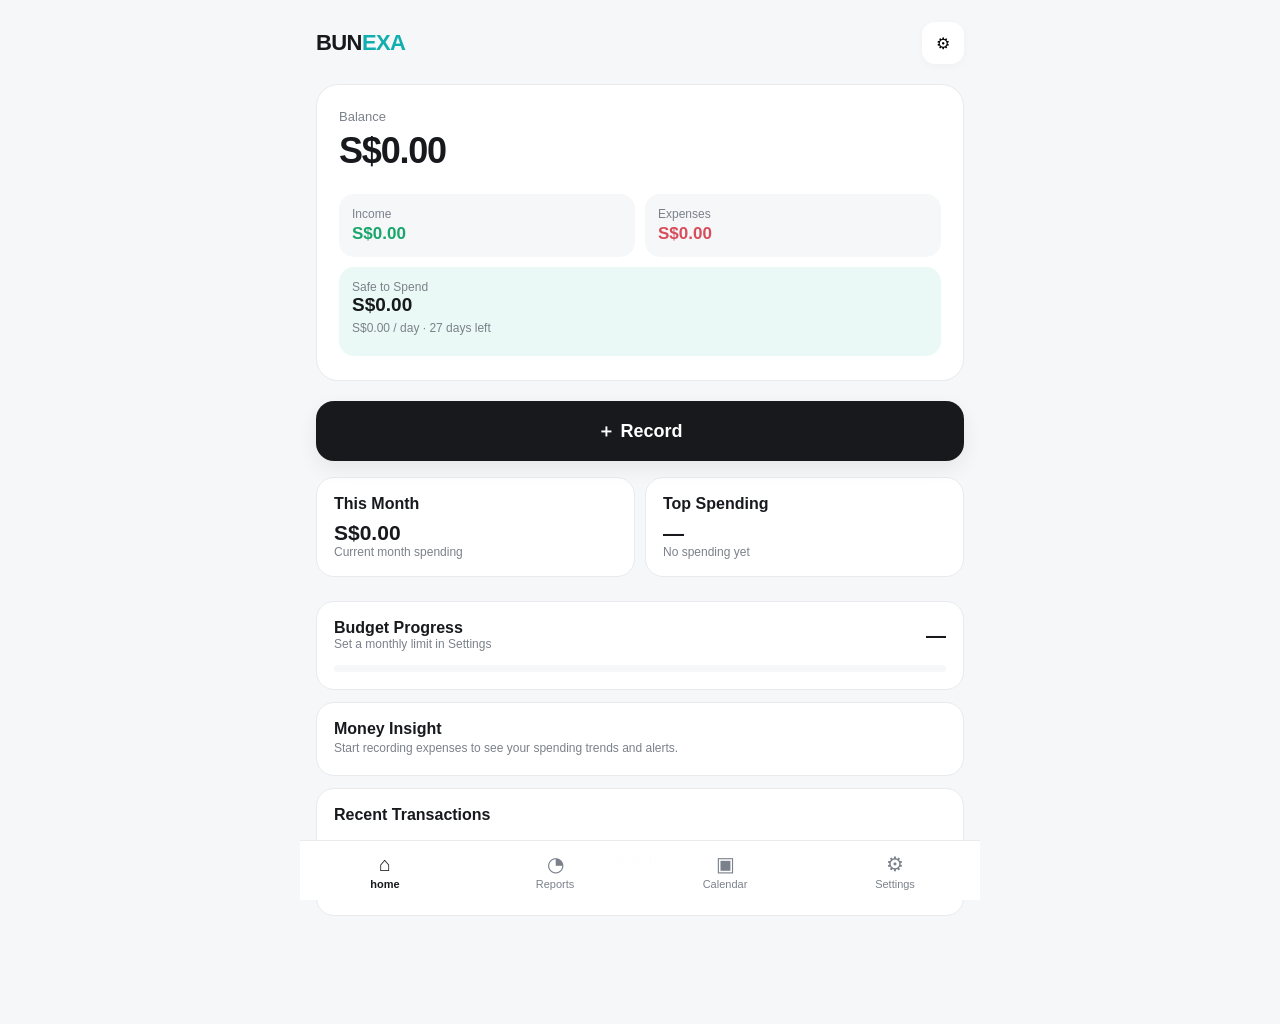
==== commit 58840270: "Add files via upload" ====
--- a/index.html
+++ b/index.html
@@ -1,19 +1,381 @@
-<!doctype html><html lang="en"><head><meta charset="utf-8"><meta name="viewport" content="width=device-width,initial-scale=1,viewport-fit=cover"><meta name="theme-color" content="#ffffff"><title>BUNEXA — Money Butler · Final</title><style>
+<!doctype html><html lang="en"><head><meta charset="utf-8"><meta name="viewport" content="width=device-width,initial-scale=1,viewport-fit=cover"><meta name="theme-color" content="#ffffff"><title>BUNEXA — Money Butler</title><style>
 :root{--bg:#f6f7f9;--card:#fff;--text:#17191d;--muted:#7b818b;--line:#e8eaee;--accent:#11aeb0;--danger:#d84d5a;--green:#18a66b}*{box-sizing:border-box}body{margin:0;background:var(--bg);color:var(--text);font-family:Inter,-apple-system,BlinkMacSystemFont,"Segoe UI",sans-serif;-webkit-tap-highlight-color:transparent}button,input,select{font:inherit}button{cursor:pointer;touch-action:manipulation;-webkit-appearance:none;appearance:none;pointer-events:auto;position:relative;z-index:1}#app{max-width:680px;margin:auto;padding:18px 16px 96px}.page{display:none}.page.active{display:block}header{display:flex;align-items:center;justify-content:space-between;margin:4px 0 20px}.logo{font-size:22px;font-weight:800;letter-spacing:-.6px}.logo span{color:var(--accent)}.icon-btn{border:0;background:var(--card);width:42px;height:42px;border-radius:13px;box-shadow:0 2px 10px #00000008}.hero{background:var(--card);border:1px solid var(--line);border-radius:22px;padding:24px 22px;margin-bottom:12px}.eyebrow{font-size:13px;color:var(--muted);margin-bottom:6px}.balance{font-size:36px;font-weight:800;letter-spacing:-1.2px}.stats{display:grid;grid-template-columns:1fr 1fr;gap:10px;margin-top:22px}.stat{background:var(--bg);border-radius:15px;padding:13px}.stat b{display:block;font-size:17px;margin-top:3px}.green{color:var(--green)}.red{color:var(--danger)}.safe{margin-top:10px;background:#eaf9f5;border-radius:15px;padding:13px}.safe b{font-size:19px}.record-btn{width:100%;border:0;background:var(--text);color:#fff;border-radius:18px;padding:17px;font-weight:750;font-size:17px;margin:2px 0 18px;box-shadow:0 7px 20px #00000012}.section-title{font-weight:750;font-size:16px}.card{background:var(--card);border:1px solid var(--line);border-radius:18px;padding:17px;margin-bottom:12px}.row{display:flex;justify-content:space-between;align-items:center;gap:10px}.small{font-size:12px;color:var(--muted)}.tx{display:flex;cursor:pointer;touch-action:manipulation;align-items:center;gap:11px;padding:13px 0;border-bottom:1px solid var(--line)}.tx:last-child{border-bottom:0}.tx-icon{width:38px;height:38px;border-radius:12px;background:var(--bg);display:grid;place-items:center}.tx-main{flex:1;min-width:0}.tx-main b{display:block;white-space:nowrap;overflow:hidden;text-overflow:ellipsis}.amount{font-weight:750}.amount.expense{color:var(--danger)}.amount.income{color:var(--green)}.nav{position:fixed;pointer-events:auto;bottom:0;left:0;right:0;background:#ffffffee;backdrop-filter:blur(14px);border-top:1px solid var(--line);display:grid;grid-template-columns:repeat(4,1fr);max-width:680px;margin:auto;z-index:20;padding-bottom:env(safe-area-inset-bottom)}.nav button{border:0;background:transparent;padding:11px 4px 10px;color:var(--muted);font-size:11px}.nav button.active{color:var(--text);font-weight:750}.nav-icon{display:block;font-size:20px;margin-bottom:2px}.page-title{font-size:25px;font-weight:800;margin:5px 0 18px}.filter{display:flex;gap:8px}.btn{border:1px solid var(--line);background:var(--card);border-radius:12px;padding:10px 13px;color:var(--text)}.btn.primary{background:var(--text);color:#fff;border-color:var(--text)}.btn.active{background:var(--text);color:#fff}.btn.danger{color:var(--danger)}.summary{display:grid;grid-template-columns:1fr 1fr;gap:10px}.summary .card{margin:0}.donut{width:180px;height:180px;border-radius:50%;margin:18px auto;display:grid;place-items:center;background:conic-gradient(var(--accent) 0 35%,#64748b 35% 55%,#f59e0b 55% 72%,#a78bfa 72% 84%,#d1d5db 84% 100%);position:relative}.donut:after{content:"";position:absolute;width:108px;height:108px;background:var(--card);border-radius:50%}.donut span{position:relative;z-index:1;font-weight:800;text-align:center}.bar{margin:13px 0}.bar-top{display:flex;justify-content:space-between;font-size:13px}.track{height:7px;background:var(--bg);border-radius:10px;overflow:hidden;margin-top:6px}.track i{display:block;height:100%;background:var(--accent);border-radius:10px}.calendar-head{display:flex;justify-content:space-between;align-items:center;margin-bottom:13px}.calendar-head button{width:40px;height:40px;border:1px solid var(--line);background:var(--card);border-radius:12px}.cal{display:grid;grid-template-columns:repeat(7,1fr);gap:5px}.dow{text-align:center;font-size:11px;color:var(--muted);padding:4px}.day{min-height:52px;border:1px solid var(--line);background:var(--card);border-radius:11px;padding:6px;text-align:left}.day.muted{opacity:.35}.day.selected{outline:2px solid var(--accent)}.day strong{font-size:12px}.day .spend{display:block;color:var(--danger);font-size:10px;margin-top:5px;white-space:nowrap;overflow:hidden}.field{margin-bottom:14px}.field label{display:block;font-size:13px;color:var(--muted);margin-bottom:7px}.field input,.field select{width:100%;border:1px solid var(--line);background:var(--card);color:var(--text);border-radius:13px;padding:13px;outline:none}.field input:focus,.field select:focus{border-color:var(--accent)}.big-amount{font-size:30px!important;font-weight:800;text-align:center;padding:17px!important}.type-switch{display:grid;grid-template-columns:1fr 1fr;gap:8px}.actions{display:flex;gap:8px;margin-top:18px}.actions .btn{flex:1}.modal-bg{position:fixed;inset:0;background:#0007;display:none;align-items:flex-end;z-index:1000;pointer-events:none}.modal-bg.show{display:flex;pointer-events:auto}.modal{width:100%;pointer-events:auto;max-width:680px;margin:auto auto 0;background:var(--card);border-radius:24px 24px 0 0;padding:20px 18px calc(20px + env(safe-area-inset-bottom));max-height:90vh;overflow:auto;position:relative}.close{position:absolute;right:16px;top:14px;border:0;background:var(--bg);width:36px;height:36px;border-radius:11px;font-size:22px}.auto{border:1px solid var(--line);background:var(--bg);border-radius:12px;padding:11px 13px;font-size:13px;margin-top:-3px;margin-bottom:14px}.empty{text-align:center;color:var(--muted);padding:28px 10px}.setting{display:flex;align-items:center;justify-content:space-between;padding:14px 0;border-bottom:1px solid var(--line)}.setting:last-child{border-bottom:0}.dark{--bg:#101214;--card:#191c20;--text:#f4f5f7;--muted:#9aa1ab;--line:#292e35;color-scheme:dark}.dark .nav{background:#191c20ee}.dark input,.dark select{color-scheme:dark}.dark .modal{color:var(--text)}.dark .safe{background:#17352f}.dark .record-btn,.dark .btn.primary,.dark .btn.active{background:#f4f5f7;color:#101214;border-color:#f4f5f7}.dark .icon-btn,.dark .close{color:var(--text)}.toast{position:fixed;left:50%;bottom:82px;transform:translateX(-50%);background:var(--text);color:var(--card);padding:10px 15px;border-radius:12px;font-size:13px;z-index:80;opacity:0;pointer-events:none;transition:.2s}.toast.show{opacity:1}
 .field:first-child input#smartInput{font-size:17px;font-weight:650;padding:15px}.record-btn{min-height:56px;transition:transform .12s ease,box-shadow .12s ease}.record-btn:active{transform:scale(.985);box-shadow:0 3px 12px #00000010}.btn,.record-btn,.icon-btn,.day,.nav button{user-select:none;-webkit-user-select:none;-webkit-touch-callout:none}.btn:focus-visible,.record-btn:focus-visible,.icon-btn:focus-visible,.day:focus-visible,.nav button:focus-visible,input:focus-visible,select:focus-visible{outline:3px solid #11aeb055;outline-offset:2px}
+.dash-grid{display:grid;grid-template-columns:1fr 1fr;gap:10px;margin-bottom:12px}.dash-card{margin-bottom:12px}.dash-big{font-size:21px;font-weight:800;margin-top:8px}.dash-percent{font-size:20px;font-weight:800}.dash-track{margin-top:14px}.dash-track i{transition:width .3s ease}@media(max-width:430px){.dash-grid{grid-template-columns:1fr 1fr}.dash-big{font-size:19px}}</style>
+<style id="bunexa-v92-quick-record-css">
+/* BUNEXA V9.2 — Quick Record 3-second UX */
+#quickRecordInput:focus, #quickRecordInput:focus-visible {
+  outline: 3px solid rgba(0,160,255,.28) !important;
+  outline-offset: 2px;
+}
+.bunexa-v92-status {
+  font-size: 12px;
+  opacity: .72;
+  margin-top: 6px;
+  min-height: 16px;
+}
+.bunexa-v92-chip {
+  display:inline-flex; align-items:center; gap:6px;
+  border:1px solid rgba(127,127,127,.22);
+  border-radius:999px; padding:5px 9px; margin:4px 4px 0 0;
+  font-size:12px; cursor:pointer; background:transparent;
+}
+.bunexa-v92-chip:hover { transform: translateY(-1px); }
+.bunexa-v92-confirm {
+  border:1px solid rgba(127,127,127,.22);
+  border-radius:12px; padding:10px; margin-top:8px;
+}
+</style>
+
+
+<style id="bunexa-v93-smart-preview-css">
+.bunexa-v93-preview{
+  margin-top:8px;padding:10px 12px;border:1px solid rgba(127,127,127,.22);
+  border-radius:14px;display:none;font-size:13px;line-height:1.45;
+}
+.bunexa-v93-preview .v93-row{display:flex;justify-content:space-between;gap:10px;align-items:center}
+.bunexa-v93-preview .v93-main{font-weight:650}
+.bunexa-v93-preview .v93-meta{opacity:.72;margin-top:3px}
+.bunexa-v93-preview .v93-low{opacity:.65}
+.bunexa-v93-preview .v93-dot{display:inline-block;width:7px;height:7px;border-radius:50%;margin-right:6px;background:currentColor}
+</style>
+
+
+<style id="bunexa-v101-category-budget-css">
+.bunexa-v101-budget-grid{display:grid;grid-template-columns:repeat(auto-fit,minmax(230px,1fr));gap:10px;margin-top:12px}
+.bunexa-v101-budget-card{border:1px solid rgba(127,127,127,.22);border-radius:14px;padding:12px;background:var(--card)}
+.bunexa-v101-budget-top{display:flex;justify-content:space-between;gap:8px;font-size:13px}
+.bunexa-v101-budget-bar{height:7px;border-radius:99px;background:rgba(127,127,127,.14);overflow:hidden;margin:9px 0}
+.bunexa-v101-budget-fill{height:100%;width:0;border-radius:99px;transition:width .25s ease}
+.bunexa-v101-budget-meta{font-size:12px;opacity:.72}
+.bunexa-v101-budget-over{font-weight:650}
+.bunexa-v101-budget-input{width:95px;padding:7px 8px;border:1px solid var(--line);border-radius:9px;background:var(--card);color:var(--text)}
+</style>
+
+
+<style id="bunexa-v102-bilingual-css">
+.bunexa-v102-en,.bunexa-v102-zh{display:inline}
+html[data-lang="zh"] .bunexa-v102-en{display:none}
+html[data-lang="en"] .bunexa-v102-zh{display:none}
+</style>
+
+
+<style id="bunexa-v103-category-collapse-css">
+.bunexa-v103-cat-wrap{margin-top:18px}
+.bunexa-v103-cat-toggle{
+  width:100%;display:flex;align-items:center;justify-content:space-between;gap:12px;
+  border:1px solid var(--line);background:var(--card);color:var(--text);
+  border-radius:15px;padding:13px 14px;text-align:left;
+}
+.bunexa-v103-cat-toggle:active{transform:scale(.995)}
+.bunexa-v103-cat-left{display:flex;align-items:center;gap:9px;min-width:0}
+.bunexa-v103-cat-icon{width:30px;height:30px;border-radius:10px;background:var(--bg);display:grid;place-items:center}
+.bunexa-v103-cat-title{font-weight:750}
+.bunexa-v103-cat-sub{font-size:11px;color:var(--muted);margin-top:2px}
+.bunexa-v103-chevron{font-size:16px;transition:transform .18s ease}
+.bunexa-v103-cat-toggle.open .bunexa-v103-chevron{transform:rotate(180deg)}
+.bunexa-v103-cat-panel{display:none;margin-top:10px}
+.bunexa-v103-cat-panel.open{display:block}
+.bunexa-v103-cat-panel .bunexa-v101-budget-grid{margin-top:0}
+</style>
+
+<style id="bunexa-v105-quick-record-css">
+.bunexa-v105-record-box{position:relative}
+.bunexa-v105-preview{
+  margin-top:8px;border:1px solid var(--line);background:var(--bg);
+  border-radius:12px;padding:9px 11px;font-size:12px;display:none;
+}
+.bunexa-v105-preview.show{display:block}
+.bunexa-v105-preview-row{display:flex;justify-content:space-between;gap:8px;align-items:center}
+.bunexa-v105-preview-main{font-weight:700}
+.bunexa-v105-preview-sub{color:var(--muted);font-size:11px;margin-top:3px}
+.bunexa-v105-confidence{font-size:10px;border-radius:999px;padding:3px 7px;border:1px solid var(--line);white-space:nowrap}
+.bunexa-v105-confidence.high{opacity:.95}
+.bunexa-v105-confidence.mid{opacity:.8}
+.bunexa-v105-confidence.low{opacity:.65}
+.bunexa-v105-recent{display:flex;gap:6px;overflow-x:auto;margin-top:8px;padding-bottom:2px}
+.bunexa-v105-recent button{
+  flex:0 0 auto;border:1px solid var(--line);background:var(--card);color:var(--text);
+  border-radius:999px;padding:6px 9px;font-size:11px
+}
+.bunexa-v105-confirm{
+  margin-top:8px;border:1px solid var(--line);background:var(--card);
+  border-radius:12px;padding:9px 10px;display:none
+}
+.bunexa-v105-confirm.show{display:block}
+.bunexa-v105-confirm-title{font-weight:700;font-size:12px}
+.bunexa-v105-confirm-actions{display:flex;gap:7px;margin-top:7px}
+.bunexa-v105-confirm-actions button{flex:1}
+</style>
+
+<style id="bunexa-v11-safe-css">
+.bunexa-v11-safe-card{cursor:pointer}
+.bunexa-v11-safe-details{margin-top:10px;display:grid;gap:7px}
+.bunexa-v11-safe-row{display:flex;justify-content:space-between;gap:12px;font-size:12px}
+.bunexa-v11-safe-row span:first-child{color:var(--muted)}
+.bunexa-v11-safe-main{font-size:28px;font-weight:850;margin-top:7px}
+.bunexa-v11-safe-note{font-size:11px;color:var(--muted);margin-top:4px}
+</style>
+
+<style id="bunexa-v12-reports-css">
+.bunexa-v12-wrap{display:grid;gap:12px}
+.bunexa-v12-grid{display:grid;grid-template-columns:repeat(2,minmax(0,1fr));gap:10px}
+.bunexa-v12-stat{border:1px solid var(--line);border-radius:14px;padding:12px;background:var(--card)}
+.bunexa-v12-label{font-size:11px;color:var(--muted)}
+.bunexa-v12-value{font-size:20px;font-weight:800;margin-top:4px}
+.bunexa-v12-card{border:1px solid var(--line);border-radius:15px;padding:13px;background:var(--card)}
+.bunexa-v12-card h3{margin:0 0 10px;font-size:14px}
+.bunexa-v12-bar{height:8px;border-radius:99px;background:var(--bg);overflow:hidden}
+.bunexa-v12-bar>i{display:block;height:100%;background:currentColor;border-radius:99px}
+.bunexa-v12-cat{display:grid;gap:8px}
+.bunexa-v12-catrow{display:grid;grid-template-columns:92px 1fr 65px;gap:8px;align-items:center;font-size:11px}
+.bunexa-v12-catrow b{text-align:right}
+.bunexa-v12-insight{padding:9px 10px;border:1px solid var(--line);border-radius:11px;font-size:12px}
+@media(max-width:600px){.bunexa-v12-grid{grid-template-columns:1fr 1fr}.bunexa-v12-catrow{grid-template-columns:82px 1fr 60px}}
+</style>
+
+<style id="bunexa-v13-global-ui-css">
+.v13-zh{display:none}
+html[data-lang="zh"] .v13-en{display:none}
+html[data-lang="zh"] .v13-zh{display:inline}
+.v13-ui-note{font-size:11px;color:var(--muted);margin-top:4px}
+.v13-empty{padding:16px 10px;text-align:center;color:var(--muted);font-size:12px}
+.v13-focus:focus-visible{outline:2px solid currentColor;outline-offset:2px}
+button,input,select,textarea{font-family:inherit}
+</style>
+
+<style>
+.bunexa-v14-recognition{margin-top:8px;border:1px solid var(--line);border-radius:12px;padding:9px 11px;background:var(--bg);font-size:12px;display:none}
+.bunexa-v14-recognition.show{display:block}
+.bunexa-v14-recognition-row{display:flex;justify-content:space-between;gap:8px;align-items:center}
+.bunexa-v14-recognition-label{font-weight:750}.bunexa-v14-recognition-detail{font-size:11px;color:var(--muted);margin-top:3px}
+.bunexa-v14-tag{font-size:10px;border:1px solid var(--line);border-radius:999px;padding:3px 7px}
+</style>
+
+
+
+<style id="bunexa-v16-css">
+.v16-toast{position:fixed;left:50%;bottom:24px;transform:translate(-50%,20px);opacity:0;pointer-events:none;z-index:99999;padding:12px 16px;border-radius:14px;background:#111;color:#fff;font-size:14px;box-shadow:0 8px 30px rgba(0,0,0,.18);transition:.22s}
+.v16-toast.show{opacity:1;transform:translate(-50%,0)}
+</style>
+
+
+
+
+
+
+
+
+
+
+
+<style id="bunexa-v22-css">
+.v22-notice{position:fixed;left:50%;bottom:18px;transform:translate(-50%,20px);opacity:0;pointer-events:none;z-index:99999;padding:11px 15px;border-radius:13px;background:#111;color:#fff;font-size:13px;transition:.22s;max-width:calc(100vw - 28px);text-align:center}
+.v22-notice.show{opacity:1;transform:translate(-50%,0)}
+</style>
+
+<style id="bunexa-v23-css">
+.v23-tools{display:flex;flex-wrap:wrap;gap:8px;margin:10px 0}
+.v23-input,.v23-select{min-height:40px;border:1px solid rgba(127,127,127,.25);border-radius:12px;padding:8px 10px;background:transparent;color:inherit;box-sizing:border-box}
+.v23-input{flex:1;min-width:180px}.v23-select{min-width:130px}
+.v23-results{margin-top:8px;font-size:12px;opacity:.78}
+.v23-hidden{display:none!important}
+</style>
+<style id="bunexa-v24-css">
+.v24-live{position:fixed;left:50%;bottom:18px;transform:translate(-50%,20px);opacity:0;pointer-events:none;z-index:99999;padding:11px 15px;border-radius:13px;background:#111;color:#fff;font-size:13px;transition:.2s;max-width:calc(100vw - 28px);text-align:center}
+.v24-live.show{opacity:1;transform:translate(-50%,0)}
+.v24-empty{padding:22px 14px;text-align:center;opacity:.68;border:1px dashed rgba(127,127,127,.25);border-radius:14px;margin:10px 0}
+@media(max-width:640px){button{min-height:42px}button,input,select,textarea{font-size:16px}}
+@media(prefers-reduced-motion:reduce){*,*::before,*::after{animation-duration:.001ms!important;transition-duration:.001ms!important;scroll-behavior:auto!important}}
+</style><style id="bunexa-final-css">
+.bunexa-final-quick{display:flex;gap:8px;align-items:center;margin:10px 0;padding:10px;border:1px solid rgba(127,127,127,.18);border-radius:18px;background:rgba(127,127,127,.04)}
+.bunexa-final-quick input{flex:1;min-width:0;border:0;outline:0;background:transparent;color:inherit;font-size:16px;padding:8px}
+.bunexa-final-quick button{min-height:42px;padding:0 16px;border:0;border-radius:13px;cursor:pointer;font-weight:650}
+.bunexa-final-preview{margin-top:6px;padding:9px 12px;border-radius:12px;background:rgba(127,127,127,.07);font-size:13px}
+.bunexa-final-preview .line{display:flex;justify-content:space-between;gap:10px;padding:2px 0}
+.bunexa-final-butler{margin:12px 0;padding:16px;border-radius:20px;background:rgba(127,127,127,.06)}
+.bunexa-final-butler .headline{font-size:18px;font-weight:750}.bunexa-final-butler .sub{opacity:.68;font-size:12px;margin-top:3px}
+.bunexa-final-butler .metric{font-size:30px;font-weight:800;margin-top:8px}
+.bunexa-final-insight{margin-top:9px;padding:10px 12px;border-radius:13px;background:rgba(127,127,127,.07);font-size:13px}
+.bunexa-final-toast{position:fixed;left:50%;bottom:18px;transform:translate(-50%,20px);opacity:0;pointer-events:none;z-index:99999;padding:11px 15px;border-radius:13px;background:#111;color:#fff;font-size:13px;transition:.2s;max-width:calc(100vw - 28px);text-align:center}
+.bunexa-final-toast.show{opacity:1;transform:translate(-50%,0)}
+@media(max-width:640px){.bunexa-final-quick{padding:8px}.bunexa-final-quick button{padding:0 13px}}
+</style><style id="bunexa-v25-layout-css">
+/* V25: keep the native Record button as the single primary entry point. */
+.record-btn{margin:8px 0 16px;min-height:60px;font-size:18px}
+@media(max-width:430px){.record-btn{min-height:58px;font-size:17px}}
 </style></head><body><main id="app">
-<section class="page active" id="home"><header><div class="logo">BUN<span>EXA</span></div><button class="icon-btn" type="button" data-page="settings">⚙</button></header><div class="hero"><div class="eyebrow" data-i18n="balance">Balance</div><div class="balance" id="balance">$0.00</div><div class="stats"><div class="stat"><div class="small" data-i18n="income">Income</div><b class="green" id="income">$0.00</b></div><div class="stat"><div class="small" data-i18n="expenses">Expenses</div><b class="red" id="expenses">$0.00</b></div></div><div class="safe"><div class="small" data-i18n="safe">Safe to Spend</div><b id="safe">$0.00</b><div id="safeDaily" class="small" style="margin-top:5px"></div><div id="moneyStatus" class="small" style="margin-top:8px"></div></div></div><button class="record-btn" type="button" data-action="record">＋ <span data-i18n="record">Record</span></button><div class="card"><div class="section-title" data-i18n="recent">Recent Transactions</div><div id="recent"></div></div></section>
-<section class="page" id="reports"><div class="page-title" data-i18n="reports">Reports</div><div class="filter"><button class="btn active" type="button" data-period="month" data-i18n="thisMonth">This Month</button><button class="btn" type="button" data-period="all" data-i18n="allTime">All Time</button></div><div class="summary" style="margin-top:12px"><div class="card"><div class="small" data-i18n="income">Income</div><b id="rIncome">$0.00</b></div><div class="card"><div class="small" data-i18n="expenses">Expenses</div><b id="rExpenses">$0.00</b></div></div><div class="card" style="margin-top:12px"><div class="section-title" data-i18n="spending">Spending</div><div class="donut" id="donut"><span id="donutText">$0.00</span></div><div id="breakdown"></div></div><div class="card"><div class="section-title" data-i18n="insight">Insight</div><p id="insight" class="small" style="line-height:1.6"></p></div></section>
-<section class="page" id="calendar"><div class="page-title" data-i18n="calendar">Calendar</div><div class="card"><div class="calendar-head"><button type="button" data-action="prev">‹</button><strong id="monthTitle"></strong><button type="button" data-action="next">›</button></div><div class="cal" id="cal"></div></div><div class="card"><div class="section-title" id="selectedTitle"></div><div id="selectedList"></div></div></section>
-<section class="page" id="settings"><div class="page-title" data-i18n="settings">Settings</div><div class="card"><div class="setting"><span data-i18n="currency">Currency</span><select id="currency" style="width:110px;padding:8px;border-radius:10px;border:1px solid var(--line);background:var(--card);color:var(--text)"><option>SGD</option><option>MYR</option></select></div><div class="setting"><span data-i18n="regular">Monthly Income</span><input id="regular" type="number" inputmode="decimal" style="width:120px;padding:8px;border:1px solid var(--line);border-radius:10px;background:var(--card);color:var(--text)" placeholder="0"></div><div class="setting"><span data-i18n="fixed">Fixed Monthly Expenses</span><input id="fixed" type="number" inputmode="decimal" style="width:120px;padding:8px;border:1px solid var(--line);border-radius:10px;background:var(--card);color:var(--text)" placeholder="0"></div><div class="setting"><span data-i18n="language">Language</span><button class="btn" type="button" data-action="language" id="language">中文</button></div><div class="setting"><span data-i18n="theme">Appearance</span><button class="btn" type="button" data-action="theme" id="theme">☀ Light</button></div><div class="setting"><span>Merchant Memory</span><button class="btn" type="button" data-action="memory">Reset</button></div><div class="setting"><span data-i18n="clearData">Clear Data</span><button class="btn danger" type="button" data-action="clear" id="clearDataBtn">Clear</button></div></div></section>
-</main><nav class="nav"><button type="button" class="active" data-page="home"><span class="nav-icon">⌂</span><span data-i18n="home">Home</span></button><button type="button" data-page="reports"><span class="nav-icon">◔</span><span data-i18n="reports">Reports</span></button><button type="button" data-page="calendar"><span class="nav-icon">▣</span><span data-i18n="calendar">Calendar</span></button><button type="button" data-page="settings"><span class="nav-icon">⚙</span><span data-i18n="settings">Settings</span></button></nav><div class="modal-bg" id="modalBg"><div class="modal"><button class="close" type="button" data-action="close">×</button><h3 id="modalTitle" style="margin:3px 45px 18px 0"></h3><div id="modalBody"></div></div></div><div class="toast" id="toast"></div>
+<section class="page active" id="home"><header><div class="logo">BUN<span>EXA</span></div><button class="icon-btn" type="button" data-page="settings">⚙</button></header><div class="hero"><div class="eyebrow" data-i18n="balance"><span class="v13-en">Balance</span><span class="v13-zh">余额</span></div><div class="balance" id="balance">$0.00</div><div class="stats"><div class="stat"><div class="small" data-i18n="income"><span class="v13-en">Income</span><span class="v13-zh">收入</span></div><b class="green" id="income">$0.00</b></div><div class="stat"><div class="small" data-i18n="expenses"><span class="v13-en">Expenses</span><span class="v13-zh">支出</span></div><b class="red" id="expenses">$0.00</b></div></div><div class="safe"><div class="small" data-i18n="safe"><span class="v13-en">Safe to Spend</span><span class="v13-zh">安全可花</span></div><b id="safe">$0.00</b><div id="safeDaily" class="small" style="margin-top:5px"></div><div id="moneyStatus" class="small" style="margin-top:8px"></div></div></div><button class="record-btn" type="button" data-action="record">＋ <span data-i18n="record">Record</span></button><div class="dash-grid"><div class="card dash-card"><div class="section-title" id="dashTrendTitle">This Month</div><div class="dash-big" id="dashTrendValue">$0.00</div><div class="small" id="dashTrendSub">No spending yet</div></div><div class="card dash-card"><div class="section-title" id="dashTopTitle">Top Spending</div><div class="dash-big" id="dashTopValue">—</div><div class="small" id="dashTopSub">No data yet</div></div></div><div class="card dash-card" id="dashBudgetCard" role="button" tabindex="0" title="Set monthly budget"><div class="row"><div><div class="section-title" id="dashBudgetTitle">Budget Progress</div><div class="small" id="dashBudgetSub">Set a monthly limit to track progress</div></div><div class="dash-percent" id="dashBudgetPercent">—</div></div><div class="track dash-track"><i id="dashBudgetBar" style="width:0%"></i></div></div><div class="card dash-card"><div class="section-title" id="dashInsightTitle">Money Insight</div><div id="dashInsight" class="small" style="line-height:1.7">Start recording expenses to see insights.</div></div><div class="card"><div class="section-title" data-i18n="recent">Recent Transactions</div><div id="recent"></div></div></section>
+<section class="page" id="reports">
+<div id="bunexaV12ReportsPanel" class="bunexa-v12-wrap">
+  <div class="bunexa-v12-grid">
+    <div class="bunexa-v12-stat"><div class="bunexa-v12-label"><span class="v12-en"><span class="v13-en">Income</span><span class="v13-zh">收入</span></span><span class="v12-zh">收入</span></div><div id="v12Income" class="bunexa-v12-value">—</div></div>
+    <div class="bunexa-v12-stat"><div class="bunexa-v12-label"><span class="v12-en"><span class="v13-en">Expenses</span><span class="v13-zh">支出</span></span><span class="v12-zh">支出</span></div><div id="v12Expense" class="bunexa-v12-value">—</div></div>
+    <div class="bunexa-v12-stat"><div class="bunexa-v12-label"><span class="v12-en"><span class="v13-en">Savings</span><span class="v13-zh">储蓄</span></span><span class="v12-zh">储蓄</span></div><div id="v12Savings" class="bunexa-v12-value">—</div></div>
+    <div class="bunexa-v12-stat"><div class="bunexa-v12-label"><span class="v12-en">Savings Rate</span><span class="v12-zh">储蓄率</span></div><div id="v12Rate" class="bunexa-v12-value">—</div></div>
+  </div>
+
+  <div class="bunexa-v12-card">
+    <h3><span class="v12-en">Spending Breakdown</span><span class="v12-zh">消费分类</span></h3>
+    <div id="v12Categories" class="bunexa-v12-cat"></div>
+  </div>
+
+  <div class="bunexa-v12-card">
+    <h3><span class="v12-en">This Month vs Last Month</span><span class="v12-zh">本月 vs 上月</span></h3>
+    <div id="v12Compare" class="v12-en">No data yet.</div>
+    <div id="v12CompareZh" class="v12-zh">暂时没有足够数据。</div>
+  </div>
+
+  <div class="bunexa-v12-card">
+    <h3><span class="v12-en">Top Spending</span><span class="v12-zh">消费重点</span></h3>
+    <div id="v12Top"></div>
+  </div>
+
+  <div class="bunexa-v12-card">
+    <h3><span class="v12-en">Smart Insights</span><span class="v12-zh">智能洞察</span></h3>
+    <div id="v12Insights" style="display:grid;gap:7px"></div>
+  </div>
+</div>
+<div class="page-title" data-i18n="reports"><span class="v13-en">Reports</span><span class="v13-zh">报告</span></div><div class="filter"><button class="btn active" type="button" data-period="month" data-i18n="thisMonth">This Month</button><button class="btn" type="button" data-period="all" data-i18n="allTime">All Time</button></div><div class="summary" style="margin-top:12px"><div class="card"><div class="small" data-i18n="income"><span class="v13-en">Income</span><span class="v13-zh">收入</span></div><b id="rIncome">$0.00</b></div><div class="card"><div class="small" data-i18n="expenses"><span class="v13-en">Expenses</span><span class="v13-zh">支出</span></div><b id="rExpenses">$0.00</b></div></div><div class="card" style="margin-top:12px"><div class="section-title" data-i18n="spending"><span class="v13-en">Spending</span><span class="v13-zh">消费</span></div><div class="donut" id="donut"><span id="donutText">$0.00</span></div><div id="breakdown"></div></div><div class="card"><div class="section-title" data-i18n="insight">Insight</div><p id="insight" class="small" style="line-height:1.6"></p></div><div class="card" style="margin-top:12px"><div class="section-title">Smart Money Insights</div><div id="smartInsights" class="small" style="line-height:1.8"></div></div></section>
+<section class="page" id="calendar"><div class="page-title" data-i18n="calendar"><span class="v13-en">Calendar</span><span class="v13-zh">日历</span></div><div class="card"><div class="calendar-head"><button type="button" data-action="prev">‹</button><strong id="monthTitle"></strong><button type="button" data-action="next">›</button></div><div class="cal" id="cal"></div></div><div class="card"><div class="section-title" id="selectedTitle"></div><div id="selectedList"></div></div></section>
+<section class="page" id="settings"><div class="page-title" data-i18n="settings"><span class="v13-en">Settings</span><span class="v13-zh">设置</span></div><div class="card"><div class="setting"><span data-i18n="currency">Currency</span><select id="currency" style="width:110px;padding:8px;border-radius:10px;border:1px solid var(--line);background:var(--card);color:var(--text)"><option>SGD</option><option>MYR</option></select></div><div class="setting"><span data-i18n="regular">Monthly Income</span><input id="regular" type="number" inputmode="decimal" style="width:120px;padding:8px;border:1px solid var(--line);border-radius:10px;background:var(--card);color:var(--text)" placeholder="0"></div><div class="setting"><span data-i18n="fixed">Fixed Monthly Expenses</span><input id="fixed" type="number" inputmode="decimal" style="width:120px;padding:8px;border:1px solid var(--line);border-radius:10px;background:var(--card);color:var(--text)" placeholder="0"></div><div class="setting"><span data-i18n="budget">Monthly Budget</span><input id="monthlyBudget" type="number" min="0" step="0.01" inputmode="decimal" style="width:120px;padding:8px;border:1px solid var(--line);border-radius:10px;background:var(--card);color:var(--text)" placeholder="0"></div><div class="small" style="margin:-6px 0 10px">Set 0 to turn the monthly budget off.</div>
+<div class="bunexa-v103-cat-wrap">
+  <button type="button" class="bunexa-v103-cat-toggle" id="categoryBudgetToggle" aria-expanded="false">
+    <span class="bunexa-v103-cat-left">
+      <span class="bunexa-v103-cat-icon">☷</span>
+      <span>
+        <span class="bunexa-v103-cat-title">
+          <span class="bunexa-v102-en">Category Budgets</span><span class="bunexa-v102-zh">分类预算</span>
+        </span>
+        <span class="bunexa-v103-cat-sub">
+          <span class="bunexa-v102-en">Tap to view & set category limits</span><span class="bunexa-v102-zh">点击展开查看和设置各分类预算</span>
+        </span>
+      </span>
+    </span>
+    <span class="bunexa-v103-chevron">⌄</span>
+  </button>
+  <div class="bunexa-v103-cat-panel" id="categoryBudgetPanel">
+    <div class="small" style="margin:4px 0 10px">
+      <span class="bunexa-v102-en">Leave 0 to disable a category budget.</span><span class="bunexa-v102-zh">输入 0 表示关闭该分类预算。</span>
+    </div>
+    <div id="categoryBudgetEditor" class="bunexa-v101-budget-grid"></div>
+  </div>
+</div>
+<div class="setting"><span data-i18n="language">Language</span><button class="btn" type="button" data-action="language" id="language">中文</button></div><div class="setting"><span data-i18n="theme">Appearance</span><button class="btn" type="button" data-action="theme" id="theme">☀ Light</button></div><div class="setting"><span>Merchant Memory <span class="small" id="memoryCount"></span></span><button class="btn" type="button" data-action="memory">Reset</button></div><div class="setting"><span data-i18n="clearData">Clear Data</span><button class="btn danger" type="button" data-action="clear" id="clearDataBtn">Clear</button></div></div></section>
+</main><nav class="nav"><button type="button" class="active" data-page="home"><span class="nav-icon">⌂</span><span data-i18n="home">Home</span></button><button type="button" data-page="reports"><span class="nav-icon">◔</span><span data-i18n="reports"><span class="v13-en">Reports</span><span class="v13-zh">报告</span></span></button><button type="button" data-page="calendar"><span class="nav-icon">▣</span><span data-i18n="calendar"><span class="v13-en">Calendar</span><span class="v13-zh">日历</span></span></button><button type="button" data-page="settings"><span class="nav-icon">⚙</span><span data-i18n="settings"><span class="v13-en">Settings</span><span class="v13-zh">设置</span></span></button></nav><div class="modal-bg" id="modalBg"><div class="modal"><button class="close" type="button" data-action="close">×</button><h3 id="modalTitle" style="margin:3px 45px 18px 0"></h3><div id="modalBody"></div></div></div><div class="toast" id="toast"></div>
 <script>
-const KEY='bunexa_v6';let data;try{data=JSON.parse(localStorage.getItem(KEY)||'null')}catch(e){data=null}data=data||{tx:[],currency:'SGD',regular:0,fixed:0,lang:'en',dark:false,merchantMemory:{}};if(!Array.isArray(data.tx))data.tx=[];if(!data.merchantMemory||typeof data.merchantMemory!=='object')data.merchantMemory={};let calDate=new Date(),selectedDate=new Date(),period='month',editing=null;
-const I={en:{balance:'Balance',income:'Income',expenses:'Expenses',safe:'Safe to Spend',record:'Record',recent:'Recent Transactions',reports:'Reports',thisMonth:'This Month',allTime:'All Time',spending:'Spending',insight:'Insight',calendar:'Calendar',settings:'Settings',currency:'Currency',regular:'Monthly Income',fixed:'Fixed Monthly Expenses',language:'Language',theme:'Appearance',clearData:'Clear Data',smart:'Quick entry',empty:'No transactions yet',expense:'Expense',transactionIncome:'Income',amount:'Amount',what:'What?',category:'Category',date:'Date',auto:'Auto',category:'Category',save:'Save',cancel:'Cancel',delete:'Delete',edit:'Edit',saved:'Saved',deleted:'Deleted',invalid:'Enter an amount and description.',choose:'Choose category',today:'Today',noSpending:'No spending yet.',top:'Top spending',more:'more',clearConfirm:'Clear all BUNEXA data on this device?',cleared:'All data cleared',insightNone:'Record a few expenses and BUNEXA will show a simple insight here.',up:'more than last month',down:'less than last month'},zh:{balance:'余额',income:'收入',expenses:'支出',safe:'可安全消费',record:'记录',recent:'最近记录',reports:'报表',thisMonth:'本月',allTime:'全部',spending:'支出',insight:'分析',calendar:'日历',settings:'设置',currency:'货币',regular:'每月收入',fixed:'每月固定支出',language:'语言',theme:'外观',clearData:'清除数据',smart:'快速输入',empty:'还没有记录',expense:'支出',transactionIncome:'收入',amount:'金额',what:'花了什么？',category:'分类',date:'日期',auto:'自动识别',category:'分类',save:'保存',cancel:'取消',delete:'删除',edit:'编辑',saved:'已保存',deleted:'已删除',invalid:'请输入金额和内容。',choose:'选择分类',today:'今天',noSpending:'还没有支出。',top:'最高支出',more:'更多',clearConfirm:'确定清除这台设备上的全部 BUNEXA 数据吗？',cleared:'所有数据已清除',insightNone:'记录几笔支出后，BUNEXA 会在这里给你简单分析。',up:'比上月多',down:'比上月少'}};
+const KEY='bunexa_v6';let data;try{data=JSON.parse(localStorage.getItem(KEY)||'null')}catch(e){data=null}data=data||{tx:[],currency:'SGD',regular:0,fixed:0,limit:0,lang:'en',dark:false,merchantMemory:{}};if(!Array.isArray(data.tx))data.tx=[];if(!data.merchantMemory||typeof data.merchantMemory!=='object')data.merchantMemory={};if(typeof data.limit!=='number')data.limit=Number(data.limit)||0;if(!data.categoryBudgets||typeof data.categoryBudgets!=='object')data.categoryBudgets={};let calDate=new Date(),selectedDate=new Date(),period='month',editing=null;
+const I={en:{balance:'Balance',income:'Income',expenses:'Expenses',safe:'Safe to Spend',record:'Record',recent:'Recent Transactions',reports:'Reports',thisMonth:'This Month',allTime:'All Time',spending:'Spending',insight:'Insight',calendar:'Calendar',settings:'Settings',currency:'Currency',regular:'Monthly Income',fixed:'Fixed Monthly Expenses',budget:'Monthly Budget',language:'Language',theme:'Appearance',clearData:'Clear Data',smart:'Quick entry',empty:'No transactions yet',expense:'Expense',transactionIncome:'Income',amount:'Amount',what:'What?',category:'Category',date:'Date',auto:'Auto',category:'Category',save:'Save',cancel:'Cancel',delete:'Delete',edit:'Edit',saved:'Saved',deleted:'Deleted',invalid:'Enter an amount and description.',choose:'Choose category',today:'Today',noSpending:'No spending yet.',top:'Top spending',more:'more',clearConfirm:'Clear all BUNEXA data on this device?',cleared:'All data cleared',insightNone:'Record a few expenses and BUNEXA will show a simple insight here.',up:'more than last month',down:'less than last month'},zh:{balance:'余额',income:'收入',expenses:'支出',safe:'可安全消费',record:'记录',recent:'最近记录',reports:'报表',thisMonth:'本月',allTime:'全部',spending:'支出',insight:'分析',calendar:'日历',settings:'设置',currency:'货币',regular:'每月收入',fixed:'每月固定支出',budget:'每月预算',language:'语言',theme:'外观',clearData:'清除数据',smart:'快速输入',empty:'还没有记录',expense:'支出',transactionIncome:'收入',amount:'金额',what:'花了什么？',category:'分类',date:'日期',auto:'自动识别',category:'分类',save:'保存',cancel:'取消',delete:'删除',edit:'编辑',saved:'已保存',deleted:'已删除',invalid:'请输入金额和内容。',choose:'选择分类',today:'今天',noSpending:'还没有支出。',top:'最高支出',more:'更多',clearConfirm:'确定清除这台设备上的全部 BUNEXA 数据吗？',cleared:'所有数据已清除',insightNone:'记录几笔支出后，BUNEXA 会在这里给你简单分析。',up:'比上月多',down:'比上月少'}};
 const C=['Dining','Transport','Groceries','Online Food Delivery','Online Shopping','Digital Entertainment','Beauty & Wellness','Pets','Luxury Goods','Clothing & Fashion','Automobile','Cruise & Holiday','Travel','Bills','Gifts','Household & Daily','Shopping','Other'];
 const KW={"Dining":"mee|noodle|noodles|mee goreng|mee siam|mee rebus|mee pok|mee kia|wantan mee|ban mian|nasi|nasi goreng|nasi lemak|chicken rice|fried rice|rice bowl|roti prata|roti canai|kopi|coffee|cafe|espresso|latte|cappuccino|restaurant|hawker|food court|bakery|pizza|burger|mcdonalds|mcd|kfc|burger king|subway|wendys|five guys|shake shack|jollibee|popeyes|texas chicken|mos burger|ya kun|toast box|killiney|old chang kee|starbucks|coffee bean|gong cha|koi|liho|chicha|chagee|heytea|mixue|bubble tea|milk tea|milktea|boba|hotpot|steamboat|sushi|ramen|udon|dim sum|dessert|ice cream|gelato|咖啡|kopitiam|茶室|餐厅|饭|面|火锅|烧烤|寿司|拉面|点心|甜品|冰淇淋|奶茶|珍珠奶茶","Transport":"grab(?!food)|gojek|comfort|comfortdelgro|cdg zig|taxi|cab|tada|ryde|trans-cab|silvercab|smrt|bus|mrt|train|simplygo|ez-link|ezlink|parking|carpark|parking.sg|erp|season parking|petrol|fuel|shell|esso|exxon|caltex|spc|petrol station|交通|地铁|巴士|火车|德士|出租车|停车|油费|汽油|柴油","Groceries":"rice|brown rice|white rice|jasmine rice|basmati rice|instant noodle|instant noodles|cup noodle|mee goreng paste|flour|sugar|salt|cooking oil|soy sauce|milk|cheese|yogurt|yoghurt|fairprice|ntuc|cold storage|giant|sheng siong|prime supermarket|don don donki|donki|meidi-ya|jasons|market place|marketplace|redmart|mustafa|supermarket|grocer|grocery|groceries|fruit|fruits|vegetable|vegetables|meat|beef|pork|chicken|seafood|egg|eggs|milk|bread|rice|cereal|oat|oats|instant noodle|instant noodles|cup noodle|maggi|nissin|mamee|indomie|myojo|nongshim|samyang|shin ramyun|chips|potato chips|snack|snacks|biscuits|cookies|chocolate|candy|apple|banana|orange|grape|grapes|blueberry|strawberry|mango|watermelon|durian|水果|苹果|香蕉|橙|葡萄|草莓|蓝莓|芒果|西瓜|榴莲|蔬菜|肉|鸡肉|牛肉|猪肉|海鲜|鸡蛋|牛奶|面包|米|麦片|燕麦|泡面|方便面|薯片|零食|饼干|巧克力|糖果|超市|杂货","Online Food Delivery":"grabfood|foodpanda|deliveroo|oddle|food delivery|外卖|外送|送餐","Online Shopping":"tiktok shop|1688|shopee mall|lazada mall|shopee|lazada|amazon|amazon.sg|qoo10|temu|taobao|tmall|jd.com|jingdong|aliexpress|alibaba|shein|zalora|carousell|ebay|etsy|ezbuy|online shopping|e-commerce|ecommerce|网上购物|网购|电商","Digital Entertainment":"apple arcade|discord nitro|playstation plus|ps plus|xbox live|steam wallet|netflix|spotify|youtube premium|youtube music|disney\\+|disney plus|apple music|apple tv|apple tv\\+|prime video|amazon prime|max|hbo|paramount\\+|viu|iqiyi|wetv|tiktok|twitch|steam|epic games|playstation|ps store|xbox|nintendo|garena|genshin|mobile legends|valorant|roblox|game pass|gaming|游戏|娱乐|视频会员|音乐会员|流媒体","Beauty & Wellness":"cosrx|the ordinary|cerave|cetaphil|avene|bioderma|dr jart|romand|peripera|maybelline|loreal|dove|pantene|olaplex|watsons|guardian|sephora|sasa|unity pharmacy|olive young|innisfree|laneige|sk-ii|shiseido|estee lauder|clinique|kiehl|la mer|mac cosmetics|make up forever|nars|bobbi brown|fenty beauty|rare beauty|cosmetics|makeup|skincare|skin care|sunscreen|perfume|fragrance|beauty|wellness|spa|massage|facial|salon|haircut|barber|nail|manicure|pedicure|gym|fitness|supplement|vitamin|护肤|化妆|香水|美容|美甲|理发|按摩|健身|保健|维生素","Pets":"whiskas|royal canin|purina|pedigree|hills|hill\'s|pet carrier|pet bed|pet lovers|pets station|pet safari|petmart|petco|pets at home|cat food|dog food|pet food|pet treats|pet toy|pet toys|cat litter|kitty litter|dog treats|dog shampoo|pet shampoo|pet grooming|vet|veterinary|pet supplies|aquarium|fish food|betta|bird food|hamster food|rabbit food|猫粮|狗粮|宠物粮|宠物用品|猫砂|宠物零食|宠物玩具|宠物美容|兽医|鱼粮|鱼缸|仓鼠|兔粮","Luxury Goods":"\\blv\\b|louis vuitton|rolex|omega|patek philippe|audemars piguet|vacheron constantin|cartier|tiffany|bulgari|bvlgari|van cleef|vca|chopard|piaget|harry winston|graff|chanel|hermes|hermès|louis vuitton|gucci|prada|dior|fendi|celine|loewe|bottega veneta|burberry|saint laurent|ysl|balenciaga|givenchy|versace|valentino|moncler|rimowa|goyard|breguet|breitling|tag heuer|hublot|iwc|jaeger lecoultre|richard mille|劳力士|欧米茄|百达翡丽|爱彼|江诗丹顿|卡地亚|蒂芙尼|宝格丽|梵克雅宝|香奈儿|爱马仕|路易威登|古驰|普拉达|迪奥|芬迪|赛琳|博柏利|圣罗兰|巴黎世家|纪梵希|范思哲|华伦天奴","Clothing & Fashion":"underwear|briefs|boxers|boxer|panties|bra|bras|lingerie|underpants|底裤|内裤|裤衩|内衣|胸罩|文胸|uniqlo|zara|h\\&m|hm|cotton on|mango|cos|massimo dutti|pull\\&bear|bershka|stradivarius|topshop|river island|marks \\& spencer|m\\&s|next|gap|old navy|banana republic|j\\.crew|ralph lauren|polo ralph lauren|tommy hilfiger|calvin klein|levis|levi\\'s|lee|wrangler|nike|adidas|puma|reebok|new balance|asics|skechers|under armour|lululemon|on running|salomon|hoka|converse|vans|crocs|timberland|dr martens|foot locker|jd sports|decathlon|muji|love bonito|pomelo|pedro|charles \\& keith|michael kors|coach|kate spade|clothing|apparel|shirt|t-shirt|jeans|pants|dress|jacket|shoes|sneakers|bag|handbag|衣服|衣物|服装|服饰|上衣|裤子|裙子|外套|鞋|鞋子|运动鞋|包|手袋","Automobile":"motorcycle|motorbike|scooter|yamaha|kawasaki|suzuki|ducati|vespa|bike servicing|motor insurance|toyota|honda|mazda|nissan|mitsubishi|subaru|hyundai|kia|volkswagen|vw|ford|chevrolet|volvo|bmw|mercedes|audi|lexus|infiniti|jaguar|land rover|range rover|porsche|ferrari|lamborghini|maserati|bentley|rolls royce|aston martin|tesla|byd|mg|ora|xpeng|nio|polestar|car|auto|automotive|workshop|mechanic|service centre|car servicing|tyre|tire|battery|car wash|car insurance|road tax|coe|汽车|轿车|车|修车|维修|保养|轮胎|电池|洗车|车险|路税","Cruise & Holiday":"royal caribbean|celebrity cruises|princess cruises|costa cruises|msc cruises|norwegian cruise line|ncl|disney cruise line|dream cruises|resorts world cruises|star cruises|cunard|cruise|cruises|邮轮|游轮|邮轮假期|游轮假期|度假村|度假","Travel":"hotel|hotels|marriott|hilton|hyatt|ihg|intercontinental|holiday inn|ritz carlton|four seasons|shangri-la|accor|novotel|ibis|airbnb|agoda|booking.com|expedia|trip.com|tripadvisor|skyscanner|klook|pelago|flight|airfare|scoot|singapore airlines|sia|jetstar|airasia|malaysia airlines|batik air|emirates|qatar airways|cathay pacific|travel|旅行|旅游|酒店|民宿|机票|航班|景点","Bills":"sp services|sp group|singtel|starhub|m1|simba|giga|circles\\.life|myrepublic|viewqwest|internet|wifi|mobile plan|phone bill|electricity|water bill|gas bill|utilities|bill|电费|水费|煤气费|电话费|网络|宽带|账单","Gifts":"birthday gift|wedding gift|baby gift|christmas gift|anniversary gift|gift set|贺礼|喜帖|满月礼|gift|gifts|present|presents|gift card|voucher|red packet|ang bao|hongbao|礼物|礼品|礼券|红包|人情","Household & Daily":"hand sanitizer|sanitizer|cotton bud|cotton buds|towel|laundry|cleaning supplies|household supplies|toothpaste|toothbrush|floss|mouthwash|shampoo|conditioner|body wash|soap|hand wash|detergent|laundry detergent|dish soap|tissue|toilet paper|paper towel|wet wipes|trash bag|garbage bag|cleaning|cleaner|bleach|sponge|air freshener|deodorant|razor|shaver|sanitary|pad|tampon|toiletries|household|home essentials|daily necessities|light bulb|battery|kitchenware|cookware|utensil|storage|hanger|日用品|生活用品|日常用品|牙膏|牙刷|牙线|漱口水|洗发水|护发素|沐浴露|肥皂|洗衣液|洗碗液|纸巾|厕纸|湿纸巾|垃圾袋|清洁|清洁剂|海绵|空气清新剂|剃须|卫生巾|厨房用品|厨具|收纳|衣架","Shopping":"takashimaya|ion orchard|vivo city|paragon|ngee ann city|bugis junction|bugis\\+|jem|westgate|causeway point|shopping mall|mall|department store|retail|shopping|购物中心|商场|百货|购物","Other":".*"};function tr(k){return I[data.lang]?.[k]||k}function save(){localStorage.setItem(KEY,JSON.stringify(data))}function money(n){return(data.currency==='MYR'?'RM ':'S$')+Number(n||0).toLocaleString(undefined,{minimumFractionDigits:2,maximumFractionDigits:2})}function dateKey(d){let x=new Date(d);return x.getFullYear()+'-'+String(x.getMonth()+1).padStart(2,'0')+'-'+String(x.getDate()).padStart(2,'0')}function esc(s){return String(s??'').replace(/[&<>"']/g,m=>({'&':'&amp;','<':'&lt;','>':'&gt;','"':'&quot;',"'":'&#39;'}[m]))}function label(c){let m={'Dining':['Dining','餐饮'],'Transport':['Transport','交通'],'Groceries':['Groceries','超市 / 食品'],'Online Food Delivery':['Online Food Delivery','外卖'],'Online Shopping':['Online Shopping','网购'],'Digital Entertainment':['Digital Entertainment','数字娱乐'],'Beauty & Wellness':['Beauty & Wellness','美容健康'],'Pets':['Pets','宠物'],'Luxury Goods':['Luxury Goods','奢侈品'],'Clothing & Fashion':['Clothing & Fashion','服饰'],'Automobile':['Automobile','汽车'],'Cruise & Holiday':['Cruise & Holiday','邮轮度假'],'Travel':['Travel','旅行'],'Bills':['Bills','账单'],'Gifts':['Gifts','礼物'],'Household & Daily':['Household & Daily','日用品'],'Shopping':['Shopping','购物'],'Other':['Other','其他'],'Income':['Income','收入']};return m[c]?.[data.lang==='zh'?1:0]||c}function icon(c){return{Dining:'🍜',Transport:'🚕',Groceries:'🛒','Online Food Delivery':'🛵','Online Shopping':'📦','Digital Entertainment':'🎧','Beauty & Wellness':'✨',Pets:'🐾','Luxury Goods':'💎','Clothing & Fashion':'👕',Automobile:'🚗','Cruise & Holiday':'🛳️',Travel:'✈️',Bills:'🧾',Gifts:'🎁','Household & Daily':'🧴',Shopping:'🛍️',Other:'•'}[c]||'•'}
+
+/* BUNEXA V27 FINAL SG/MY DEEP CONSUMER DATABASE + HIDDEN TEST LAB */
+const BUNEXA_FINAL_DB=(()=>{
+ const DB={"Dining": ["chicken rice", "海南鸡饭", "海南雞飯", "鸡饭", "雞飯", "char kway teow", "炒粿条", "炒粿條", "hokkien mee", "福建面", "福建麵", "prawn mee", "虾面", "蝦麵", "bak chor mee", "肉脞面", "肉脞麵", "mee pok", "mee kia", "ban mian", "板面", "fishball noodles", "鱼丸面", "魚丸麵", "wanton mee", "云吞面", "雲吞麵", "bak kut teh", "肉骨茶", "laksa", "叻沙", "asam laksa", "亚参叻沙", "亞參叻沙", "nasi lemak", "椰浆饭", "椰漿飯", "nasi goreng", "炒饭", "炒飯", "nasi kandar", "nasi kerabu", "nasi dagang", "nasi padang", "roti prata", "roti canai", "印度煎饼", "印度煎餅", "murtabak", "马来煎", "馬來煎", "mee rebus", "mee siam", "mee goreng", "炒面", "炒麵", "lor mee", "卤面", "滷麵", "kway chap", "粿汁", "chai tow kway", "萝卜糕", "蘿蔔糕", "菜头粿", "菜頭粿", "chee cheong fun", "猪肠粉", "豬腸粉", "yong tau foo", "酿豆腐", "釀豆腐", "siew mai", "siu mai", "shumai", "烧卖", "燒賣", "har gow", "hargow", "虾饺", "蝦餃", "dim sum", "点心", "點心", "char siew bao", "叉烧包", "叉燒包", "liu sha bao", "流沙包", "egg tart", "蛋挞", "蛋撻", "pau", "包子", "popiah", "薄饼", "薄餅", "satay", "沙爹", "沙嗲", "otah", "乌达", "烏打", "rojak", "啰惹", "囉惹", "cendol", "煎蕊", "ice kacang", "ais kacang", "红豆冰", "紅豆冰", "tau huay", "豆花", "豆腐花", "kaya toast", "咖椰吐司", "kopi o", "kopi c", "kopi kosong", "kopi susu", "teh tarik", "teh o", "teh c", "teh ais", "teh peng", "kopi ais", "kopi peng", "yuan yang", "鸳鸯", "鴛鴦", "milo dinosaur", "bandung", "奶茶", "珍珠奶茶", "bubble tea", "boba", "mala", "麻辣烫", "麻辣燙", "mala xiang guo", "麻辣香锅", "麻辣香鍋", "hotpot", "火锅", "火鍋", "steamboat", "烧烤", "燒烤", "bbq", "fried chicken", "炸鸡", "炸雞", "chicken chop", "鸡扒", "雞扒", "pork chop", "猪扒", "豬扒", "burger", "汉堡", "漢堡", "pizza", "pasta", "意大利面", "義大利麵", "ramen", "拉面", "拉麵", "udon", "乌冬", "烏冬", "soba", "荞麦面", "蕎麥麵", "sushi", "寿司", "壽司", "sashimi", "刺身", "tempura", "天妇罗", "天婦羅", "donburi", "丼饭", "丼飯", "biryani", "briyani", "chapati", "naan", "thosai", "dosa", "idli", "tandoori", "curry", "咖喱", "咖哩", "cheesecake", "芝士蛋糕", "brownie", "布朗尼", "cake", "蛋糕", "cookie", "曲奇", "donut", "甜甜圈", "waffle", "pancake", "ice cream", "雪糕", "冰淇淋", "gelato", "crepe", "dessert", "甜品", "甜点"], "Groceries": ["rice", "white rice", "brown rice", "jasmine rice", "basmati rice", "fragrant rice", "米", "白米", "大米", "糙米", "香米", "泰国香米", "泰國香米", "糯米", "flour", "面粉", "麵粉", "cake flour", "corn starch", "玉米淀粉", "玉米澱粉", "tapioca", "木薯粉", "sago", "sugar", "糖", "白糖", "黄糖", "黃糖", "冰糖", "salt", "盐", "鹽", "sea salt", "海盐", "海鹽", "soy sauce", "酱油", "醬油", "生抽", "老抽", "oyster sauce", "蚝油", "蠔油", "fish sauce", "鱼露", "魚露", "chilli sauce", "辣椒酱", "辣椒醬", "tomato sauce", "ketchup", "mayonnaise", "mayo", "mustard", "vinegar", "醋", "sesame oil", "芝麻油", "cooking oil", "食用油", "vegetable oil", "菜油", "canola oil", "olive oil", "橄榄油", "橄欖油", "peanut oil", "花生油", "coconut oil", "椰油", "butter", "牛油", "奶油", "margarine", "cheese", "芝士", "起司", "milk", "牛奶", "鲜奶", "鮮奶", "soy milk", "豆奶", "豆漿", "almond milk", "燕麦奶", "燕麥奶", "oat milk", "yogurt", "优格", "優格", "酸奶", "egg", "eggs", "鸡蛋", "雞蛋", "duck egg", "bread", "面包", "麵包", "bun", "cereal", "麦片", "麥片", "oats", "燕麦", "燕麥", "granola", "instant noodle", "instant noodles", "方便面", "方便麵", "泡面", "泡麵", "maggi", "nissin", "indomie", "mamee", "myojo", "nongshim", "samyang", "frozen food", "冷冻食品", "冷凍食品", "fish", "鱼", "魚", "seafood", "海鲜", "海鮮", "prawn", "shrimp", "虾", "蝦", "squid", "鱿鱼", "魷魚", "chicken", "鸡肉", "雞肉", "beef", "牛肉", "pork", "猪肉", "豬肉", "tofu", "豆腐", "tempeh", "vegetables", "蔬菜", "fruit", "水果", "apple", "苹果", "蘋果", "banana", "香蕉", "orange", "橙", "grape", "葡萄", "watermelon", "西瓜", "mango", "芒果", "durian", "榴莲", "榴槤", "snacks", "零食", "chips", "薯片", "biscuits", "饼干", "餅乾", "chocolate", "巧克力", "candy", "糖果", "nuts", "坚果", "堅果", "popcorn", "爆米花", "canned food", "罐头", "罐頭", "sardines", "tuna", "jam", "果酱", "果醬", "peanut butter", "花生酱", "蜂蜜", "honey", "coffee beans", "咖啡豆", "tea leaves", "茶叶", "茶葉", "milo", "water", "bottled water", "矿泉水", "礦泉水", "juice", "果汁", "soft drink", "汽水", "sparkling water", "气泡水", "氣泡水"], "Beauty & Wellness": ["mascara", "睫毛膏", "foundation", "粉底液", "concealer", "遮瑕", "cushion", "气垫", "氣墊", "bb cream", "cc cream", "powder", "粉饼", "粉餅", "loose powder", "散粉", "highlighter", "高光", "blush", "腮红", "腮紅", "eyeshadow", "眼影", "eyeliner", "眼线", "眼線", "eyebrow", "眉笔", "眉筆", "false eyelashes", "假睫毛", "lipstick", "口红", "口紅", "lip gloss", "唇彩", "lip tint", "唇釉", "makeup remover", "卸妆", "卸妝", "setting spray", "定妆喷雾", "定妝噴霧", "skincare", "护肤", "護膚", "serum", "精华", "精華", "toner", "爽肤水", "爽膚水", "moisturizer", "面霜", "cleanser", "洗面奶", "洁面", "潔面", "sunscreen", "防晒", "防曬", "sheet mask", "面膜", "perfume", "香水", "fragrance", "shampoo", "洗发水", "洗髮水", "conditioner", "护发素", "護髮素", "hair mask", "hair oil", "hair dye", "染发", "染髮", "body lotion", "body wash", "沐浴露", "soap", "肥皂", "hand cream", "护手霜", "護手霜", "deodorant", "nail polish", "指甲油", "manicure", "pedicure", "按摩", "massage", "spa", "facial", "美容"], "Pets": ["cat food", "猫粮", "貓糧", "kitten food", "dog food", "狗粮", "狗糧", "puppy food", "pet food", "宠物粮", "寵物糧", "cat litter", "猫砂", "貓砂", "dog treats", "cat treats", "pet treats", "宠物零食", "寵物零食", "pet toy", "宠物玩具", "寵物玩具", "cat tree", "猫树", "貓樹", "pet carrier", "宠物包", "pet bed", "宠物床", "pet shampoo", "pet wipes", "fish food", "鱼粮", "魚糧", "fish pellets", "betta food", "aquarium", "鱼缸", "魚缸", "水族箱", "aquarium filter", "水泵", "打气泵", "打氣泵", "aquarium light", "aquarium gravel", "fish net", "鱼网", "魚網", "water conditioner", "水质稳定剂", "水質穩定劑", "aquatic plant", "水草", "betta", "goldfish", "tropical fish", "bird food", "rabbit food", "hamster food", "hay", "宠物用品", "寵物用品", "pet supplies"], "Household & Daily": ["toilet paper", "厕纸", "廁紙", "tissue", "纸巾", "紙巾", "wet wipes", "湿纸巾", "濕紙巾", "kitchen towel", "paper towel", "laundry detergent", "洗衣液", "洗衣粉", "washing powder", "fabric softener", "柔顺剂", "柔順劑", "bleach", "漂白水", "disinfectant", "消毒剂", "消毒劑", "dishwashing liquid", "洗碗液", "dish soap", "sponge", "海绵", "海綿", "mop", "拖把", "broom", "扫把", "掃把", "dustpan", "vacuum", "air freshener", "空气清新剂", "空氣清新劑", "garbage bag", "垃圾袋", "cling wrap", "保鲜膜", "保鮮膜", "aluminium foil", "铝箔", "鋁箔", "ziplock bag", "light bulb", "灯泡", "燈泡", "battery", "电池", "電池", "extension cord", "插线板", "插線板", "power strip", "toothpaste", "牙膏", "toothbrush", "牙刷", "dental floss", "牙线", "牙線", "mouthwash", "漱口水", "razor", "剃须刀", "剃鬚刀", "sanitary pad", "卫生巾", "衛生巾", "tampon", "diaper", "尿布", "纸尿裤", "紙尿褲", "baby wipes", "baby formula", "cleaning spray", "floor cleaner", "glass cleaner", "toilet cleaner", "insecticide", "杀虫剂", "殺蟲劑", "storage box", "衣架", "hanger", "垃圾桶", "dustbin", "mug", "water bottle", "保鲜盒", "收纳盒", "收納盒"], "Clothing & Fashion": ["underwear", "底裤", "底褲", "内裤", "內褲", "briefs", "boxers", "panties", "bra", "胸罩", "文胸", "t-shirt", "shirt", "衬衫", "襯衫", "pants", "trousers", "裤子", "褲子", "jeans", "牛仔裤", "牛仔褲", "shorts", "裙子", "skirt", "dress", "连衣裙", "連衣裙", "hoodie", "jacket", "外套", "coat", "袜子", "襪子", "socks", "shoes", "鞋", "sneakers", "运动鞋", "運動鞋", "sandals", "凉鞋", "涼鞋", "slippers", "拖鞋", "cap", "帽子", "handbag", "backpack", "wallet", "钱包", "錢包", "belt", "皮带", "皮帶", "uniqlo", "zara", "h&m", "muji", "nike", "adidas", "puma", "new balance", "under armour", "decathlon", "cotton on", "love bonito", "charles & keith"], "Luxury Goods": ["lv", "louis vuitton", "路易威登", "gucci", "古驰", "古馳", "prada", "普拉达", "普拉達", "chanel", "香奈儿", "香奈兒", "dior", "迪奥", "迪奧", "hermes", "hermès", "爱马仕", "愛馬仕", "rolex", "劳力士", "勞力士", "cartier", "卡地亚", "卡地亞", "omega", "欧米茄", "歐米茄", "bvlgari", "bulgari", "celine", "loewe", "burberry", "balenciaga", "saint laurent", "ysl", "valentino", "fendi", "bottega veneta", "tiffany", "van cleef", "珠宝", "珠寶", "diamond", "钻石", "鑽石", "luxury", "奢侈品", "名牌"], "Automobile": ["petrol", "fuel", "汽油", "柴油", "diesel", "shell", "esso", "caltex", "spc", "petron", "petronas", "bhp", "ron95", "ron97", "engine oil", "机油", "機油", "car wash", "洗车", "洗車", "car servicing", "car service", "维修", "維修", "workshop", "修车", "修車", "tyre", "tire", "轮胎", "輪胎", "car battery", "road tax", "路税", "路稅", "coe", "erp", "motorcycle", "motorbike", "scooter", "motor insurance", "汽车保险", "汽車保險", "detailing", "car accessories", "dashcam", "汽车用品", "汽車用品"], "Transport": ["grab", "gojek", "tada", "ryde", "comfortdelgro", "cdg zig", "taxi", "cab", "smrt", "sbs transit", "mrt", "lrt", "bus", "train", "metro", "德士", "打车", "搭车", "出租车", "出租車", "地铁", "地鐵", "巴士", "火车", "火車", "parking", "carpark", "erp", "toll", "过路费", "過路費", "ez-link", "simplygo", "touch n go", "tng", "myrapid", "rapidkl", "rapid penang"], "Bills": ["singtel", "starhub", "m1", "simba", "giga", "circles life", "myrepublic", "viewqwest", "sp services", "sp group", "electricity bill", "water bill", "gas bill", "phone bill", "internet bill", "wifi", "broadband", "utilities", "rent", "rental", "房租", "租金", "电费", "電費", "水费", "水費", "网费", "網費", "电话费", "電話費", "insurance", "保险", "保險", "credit card bill", "bank fee", "service charge", "maintenance fee", "town council", "property tax", "income tax"], "Online Shopping": ["shopee", "虾皮", "蝦皮", "lazada", "amazon", "qoo10", "taobao", "淘宝", "淘寶", "tmall", "天猫", "天貓", "pinduoduo", "拼多多", "pdd", "temu", "carousell", "tiktok shop", "tiktokshop", "抖音商城", "抖音小店", "抖音电商", "抖音電商", "aliexpress", "速卖通", "速賣通", "alibaba", "阿里巴巴", "1688", "shein", "zalora", "ezbuy", "ebay", "etsy", "poizon", "得物", "jd.com", "京东", "京東", "rednote", "xiaohongshu", "小红书商城", "小紅書商城", "wechat shop", "微信小店", "online shopping", "网上购物", "網上購物", "网购", "網購", "ecommerce", "电商", "電商"], "Online Food Delivery": ["grabfood", "grab food", "foodpanda", "food panda", "deliveroo", "oddle", "mcdelivery", "pandamart", "外卖", "外賣", "外送", "送餐", "food delivery", "meal delivery"], "Digital Entertainment": ["netflix", "spotify", "youtube premium", "youtube music", "apple music", "apple tv", "disney+", "prime video", "hbo", "hbo max", "max", "viu", "iqiyi", "爱奇艺", "愛奇藝", "wetv", "youku", "优酷", "優酷", "bilibili", "steam", "playstation", "ps plus", "xbox", "game pass", "nintendo", "garena", "roblox", "genshin", "原神", "honkai", "崩坏", "崩壞", "mobile legends", "王者荣耀", "王者榮耀", "game top up", "游戏充值", "遊戲充值", "cinema", "movie ticket", "电影票", "電影票", "karaoke", "ktv", "concert ticket", "音乐会员", "音樂會員"], "Gifts": ["gift", "present", "礼物", "禮物", "birthday gift", "wedding gift", "红包", "紅包", "ang bao", "angpow", "hampers", "gift hamper", "flower bouquet", "鲜花", "鮮花", "flowers", "souvenir", "纪念品", "紀念品"], "Travel": ["agoda", "booking.com", "expedia", "trip.com", "airbnb", "airasia", "scoot", "singapore airlines", "malaysia airlines", "jetstar", "batik air", "hotel", "resort", "air ticket", "flight", "机票", "機票", "hotel booking", "酒店", "飯店", "住宿", "旅行", "travel", "tour", "cruise", "ferry", "渡轮", "渡輪", "airport", "visa fee", "旅游保险", "旅遊保險"], "Shopping": ["watsons", "屈臣氏", "guardian", "万宁", "萬寧", "sephora", "sasa", "olive young", "unity", "fairprice", "ntuc fairprice", "cold storage", "giant", "sheng siong", "prime supermarket", "mustafa", "mustafa centre", "don don donki", "donki", "little farms", "ryan's grocery", "marketplace", "jason's market place", "99 speedmart", "jaya grocer", "lotus's", "lotus", "aeon", "mydin", "econsave", "village grocer", "hero market", "ben's independent grocer", "big pharmacy", "daiso", "miniso", "ikea", "courts", "best denki", "harvey norman", "challenger", "popular bookstore", "kinokuniya", "takashimaya", "tangs", "metro", "department store", "supermarket", "hypermarket", "mall", "购物", "購物", "商场", "商場", "百货", "百貨"]};
+ const escapeRegExp=x=>String(x).replace(/[.*+?^${}()|[\]\\]/g,'\\$&').replace(/\s+/g,'\\s*');
+ const rules=[];
+ Object.entries(DB).forEach(([cat,terms])=>terms.slice().sort((a,b)=>b.length-a.length).forEach(term=>{
+   const e=escapeRegExp(term); const ascii=/^[A-Za-z0-9][A-Za-z0-9 .&'+-]*$/.test(term);
+   rules.push([cat,ascii?new RegExp('(?:^|\\b)'+e+'(?:\\b|$)','i'):new RegExp(e,'i'),term]);
+ }));
+ const collision=[['Online Food Delivery',/\b(grab\s*food|grabfood|foodpanda|food\s*panda|deliveroo|oddle|mcdelivery|pandamart)\b|外卖|外賣|外送/i],['Groceries',/\b(grab\s*mart|grabmart)\b/i],['Digital Entertainment',/\b(apple\s*(music|tv)|youtube\s*(premium|music)|disney\+)/i],['Pets',/cat\s*food|dog\s*food|fish\s*food|fish\s*pellets|cat\s*litter|宠物零食|寵物零食|pet\s*shampoo|鱼缸|魚缸|fish\s*net|鱼网|魚網|water\s*conditioner|tropical\s*fish|猫粮|貓糧|鱼粮|魚糧|猫砂|貓砂/i],['Household & Daily',/washing\s*powder|dish\s*soap|water\s*bottle/i],['Automobile',/car\s*battery/i],['Luxury Goods',/欧米茄|歐米茄/i],['Transport',/\berp\b/i],['Bills',/water\s*bill/i],['Online Shopping',/虾皮|蝦皮/i],['Travel',/旅游保险|旅遊保險/i],['Groceries',/cake\s*flour|餅乾/i],['Dining',/chicken\s*rice|海南鸡饭|海南雞飯|milk\s*tea|bubble\s*tea|奶茶|kopi\s*[oc]|teh\s*(ais|peng|tarik)/i]];
+ function recognize(text){const s=String(text||'').toLowerCase().trim();if(!s)return null;for(const [c,r] of collision)if(r.test(s))return{category:c,confidence:'high',source:'final-db-collision'};for(const [c,r,t] of rules){if(c==='Shopping')continue;if(r.test(s))return{category:c,confidence:'high',source:'final-db',term:t};}for(const [c,r,t] of rules)if(c==='Shopping'&&r.test(s))return{category:c,confidence:'high',source:'final-db-store',term:t};return null;}
+ const tests=[];Object.entries(DB).forEach(([c,ts])=>ts.forEach(t=>tests.push([t+' 10',c]))); const canonical={erp:'Transport',metro:'Transport'};
+ function runTests(){const rows=tests.map(([i,e])=>{const raw=i.replace(/\s+10$/,'').toLowerCase(); if(canonical[raw]) e=canonical[raw]; const g=recognize(i)?.category||'Other';return{input:i,expected:e,got:g,pass:g===e};});return{total:rows.length,passed:rows.filter(x=>x.pass).length,failed:rows.filter(x=>!x.pass).slice(0,100),coverage:Object.fromEntries(Object.entries(DB).map(([c,t])=>[c,t.length]))};}
+ return{DB,recognize,runTests};
+})();
+window.BUNEXA_FINAL_DB_TEST=BUNEXA_FINAL_DB.runTests();
+
 function detect(s){
  s=String(s||'').toLowerCase().replace(/[’‘]/g,"'").replace(/\btee\b/g,'t-shirt').trim();
+ const __finalDbHit=BUNEXA_FINAL_DB.recognize(s); if(__finalDbHit) return __finalDbHit.category;
+ // BUNEXA V5 Recognition Engine — context-aware priority layer.
+ // Principle: specific phrase > merchant+product context > merchant > generic product.
+ const has=(re)=>re.test(s);
+ const any=(arr)=>arr.some(re=>re.test(s));
+ // 1) Delivery/transport collisions.
+ if(has(/\b(grab\s*food|grabfood|foodpanda|food\s*panda|deliveroo|oddle)\b|外卖|外賣|外送|送餐/)) return 'Online Food Delivery';
+ if(has(/\bgrab\s*mart\b|\bgrabmart\b/)) return 'Groceries';
+ if(has(/\b(grab|gojek|comfortdelgro|cdg\s*zig|tada|ryde|taxi|cab|smrt|sbs\s*transit|mrt|lrt|bus|parking|carpark|erp|petrol|fuel)\b|德士|出租车|出租車|地铁|地鐵|巴士|停车|停車|油费|油費/)) return 'Transport';
+ // 2) Entertainment merchant/product collisions.
+ if(has(/\b(apple\s*music|apple\s*tv\+?|youtube\s*(premium|music)|spotify|netflix|disney\+|prime\s*video|viu|iqiyi|wetv|youku|bilibili|steam|playstation|xbox|nintendo|garena|roblox)\b|音乐会员|音樂會員|视频会员|視頻會員|游戏充值|遊戲充值/)) return 'Digital Entertainment';
+ // 3) E-commerce merchants. Keep generic Apple as shopping, not entertainment.
+ if(has(/\b(shopee|lazada|amazon|qoo10|taobao|tmall|pinduoduo|pdd|temu|carousell|tiktok\s*shop|tiktokshop|aliexpress|alibaba|1688|shein|zalora|ezbuy|ebay|etsy|poizon|jd\.com|jd|rednote|xiaohongshu)\b|虾皮|蝦皮|拼多多|抖音商城|抖音小店|抖音电商|抖音電商|网购|網購|电商|電商|淘宝|淘寶|京东|京東|天猫|天貓/)) return 'Online Shopping';
+ // 4) Beauty product phrases beat beauty retailers and generic household terms.
+ if(has(/(睫毛膏|mascara|气垫|氣墊|cushion|粉底液|foundation|遮瑕|concealer|眼线|眼線|eyeliner|眼影|eyeshadow|口红|口紅|lipstick|唇釉|lip\s*tint|腮红|腮紅|blush|高光|highlighter|定妆喷雾|定妝噴霧|setting\s*spray|散粉|loose\s*powder|粉饼|粉餅|眉笔|眉筆|eyebrow|假睫毛|false\s*lashes|卸妆|卸妝|makeup\s*remover|美妆|美妝|护肤|護膚|skincare|serum|toner|moisturizer|sunscreen|香水|perfume)/)) return 'Beauty & Wellness';
+ // 5) Pet phrases beat generic fish/food/household terms.
+ if(has(/(cat\s*food|dog\s*food|pet\s*food|kitten\s*food|puppy\s*food|cat\s*litter|dog\s*treat|pet\s*treat|pet\s*toy|pet\s*carrier|pet\s*bed|pet\s*shampoo|pet\s*wipes?|fish\s*food|betta\s*food|aquarium\s*(tank|filter|pump|light)|猫粮|貓糧|狗粮|狗糧|猫砂|貓砂|宠物粮|寵物糧|宠物用品|寵物用品|宠物玩具|寵物玩具|鱼粮|魚糧|鱼缸|魚缸|水族箱|水族箱|猫树|貓樹|狗零食|宠物零食|寵物零食)/)) return 'Pets';
+ // 6) Food phrases: specific dish/drink beats generic grocery words.
+ if(has(/(chicken\s*rice|fried\s*rice|nasi\s*goreng|nasi\s*lemak|nasi\s*kandar|nasi\s*padang|nasi\s*kerabu|nasi\s*dagang|char\s*kway\s*teow|hokkien\s*mee|prawn\s*mee|bak\s*chor\s*mee|mee\s*goreng|mee\s*rebus|mee\s*siam|mee\s*pok|mee\s*kia|wanton\s*mee|laksa|bak\s*kut\s*teh|roti\s*(prata|canai)|kaya\s*toast|teh\s*tarik|teh\s*[oc]|kopi\s*[oc]|milk\s*tea|bubble\s*tea|boba|siew\s*mai|siu\s*mai|shumai|har\s*gow|hargow|dumpling|dim\s*sum|char\s*siew|char\s*siew\s*bao|egg\s*tart|pau|chee\s*cheong\s*fun|yong\s*tau\s*foo|satay|otah|rojak|cendol|ice\s*kacang|ais\s*kacang|tau\s*huay|dessert|cake|pizza|burger|fried\s*chicken|ramen|udon|sushi|sashimi|hotpot|mala|麻辣|鸡饭|雞飯|炒饭|炒飯|椰浆饭|椰漿飯|炒粿条|炒粿條|福建面|福建麵|虾面|蝦麵|肉脞面|肉脞麵|叻沙|肉骨茶|印度煎饼|印度煎餅|咖椰吐司|奶茶|珍珠奶茶|烧卖|燒賣|虾饺|蝦餃|烧麦|燒麥|点心|點心|蛋挞|蛋撻|叉烧包|叉燒包|云吞面|雲吞麵|粿条|粿條|煎蕊|豆花)/)) return 'Dining';
+ // 7) Grocery phrases: generic rice/milk/fish belong here unless a more specific phrase matched above.
+ if(has(/\b(milk|rice|flour|sugar|salt|cooking\s*oil|vegetable|fruit|egg|bread|oat|oats|cereal|instant\s*noodle|noodle|maggi|nissin|indomie|milo|coffee|tea|water|juice|soda|soft\s*drink|snack|biscuit|cookie|chocolate|canned\s*food|frozen\s*food|butter|cheese|yogurt|shrimp|prawn|fish|chicken|beef|pork|tofu)\b|牛奶|米|大米|面粉|糖|盐|食用油|蔬菜|水果|鸡蛋|雞蛋|面包|麵包|燕麦|燕麥|麦片|麥片|方便面|泡面|泡麵|零食|饼干|餅乾|巧克力|罐头|罐頭|冷冻食品|冷凍食品|黄油|黃油|奶酪|乳酪|酸奶|虾|蝦|鱼|魚|鸡肉|雞肉|牛肉|猪肉|豬肉|豆腐/)) return 'Groceries';
+ // 8) Retail/service merchants after product-specific rules.
+ if(has(/\b(watsons|guardian|sephora|sasa|olive\s*young|unity|fairprice|cold\s*storage|giant|sheng\s*siong|prime\s*supermarket|mustafa|don\s*don\s*donki|little\s*farms|99\s*speedmart|jaya\s*grocer|lotus'?s|aeon|mydin|econsave|village\s*grocer|99\s*speedmart)\b|屈臣氏|万宁|萬寧|巨人超市|大众书局|大眾書局/)) return 'Shopping';
+ if(has(/\b(uniqlo|zara|h\&m|muji|nike|adidas|decathlon|daiso|miniso|ikea|courts|best\s*denki|harvey\s*norman|challenger|popular|kinokuniya|takashimaya|apple\s*store|apple)\b|优衣库|優衣庫|无印良品|無印良品|耐克|阿迪达斯|阿迪達斯|宜家|苹果店|蘋果店/)) return 'Shopping';
+ // 9) Ambiguous category terms with explicit context.
+ if(has(/(底裤|底褲|内裤|內褲|bra|underwear|t-shirt|shirt|trousers|pants|jeans|dress|skirt|hoodie|jacket|shoes|运动鞋|運動鞋|袜子|襪子|拖鞋|凉鞋|涼鞋|钱包|錢包|皮带|皮帶)/)) return 'Clothing & Fashion';
+ if(has(/(lv|louis\s*vuitton|gucci|prada|chanel|dior|hermes|hermès|cartier|rolex|omega|bvlgari|bulgari|bottega\s*veneta|saint\s*laurent|ysl|celine|loewe|valentino|burberry)/)) return 'Luxury Goods';
+ if(has(/(toilet\s*paper|tissue|wet\s*wipes?|dishwashing|dish\s*soap|detergent|laundry|fabric\s*softener|bleach|disinfectant|floor\s*cleaner|glass\s*cleaner|garbage\s*bag|cling\s*wrap|aluminium\s*foil|sponge|mop|broom|light\s*bulb|battery|extension\s*cord|toothpaste|toothbrush|sanitary\s*pad|tampon|diaper|纸巾|厕纸|厕所纸|湿纸巾|洗衣液|洗衣粉|柔顺剂|漂白水|消毒剂|垃圾袋|保鲜膜|铝箔|海绵|拖把|扫把|灯泡|电池|牙膏|牙刷|卫生巾|衛生巾|尿布|纸尿裤|紙尿褲)/)) return 'Household & Daily';
+ // Continue into expanded SG/MY recognition layers.
+ // BUNEXA SG MY DeepData v4 — multilingual high-confidence recognition
+ const bigDataExact=[
+  ['Beauty & Wellness',/cushion\ foundation|charlotte\ tilbury|false\ eyelashes|makeup\ remover|eyelash\ curler|setting\ spray|loose\ powder|highlighter|air\ cushion|shu\ uemura|foundation|bb\ cushion|eyeshadow|concealer|lip\ gloss|face\ mask|eyeliner|lipstick|judydoll|hair\ dye|into\ you|lip\ tint|colorkey|mascara|cushion|eyebrow|blush|etude|clio|完美日记|定妆喷雾|定妝噴霧|完美日記|毛戈平|睫毛夹|睫毛膏|睫毛夾|花西子|粉底液|假睫毛|3ce|眼影|粉餅|口紅|粉饼|散粉|卸妆|眼線|面膜|唇彩|氣墊|高光|眼线|眉笔|染髮|腮紅|气垫|染发|眉筆|腮红|唇釉|卸妝|遮瑕|口红|粉底/i],
+  ['Online Shopping',/xiaohongshu\ shop|online\ shopping|online\ purchase|rednote\ shop|online\ order|tik\ tok\ shop|tiktok\ shop|aliexpress|tiktokshop|carousell|pinduoduo|alibaba|poizon|jd\.com|shopee|taobao|amazon|lazada|zalora|抖音買東西|tmall|小红书商城|qoo10|小紅書商城|抖音买东西|shein|抖音電商|阿里巴巴|抖音购物|temu|抖音商城|微信商城|1688|抖音購物|抖音小店|微信小店|网上购物|網上購物|抖音电商|唯品會|速卖通|拼多多|速賣通|唯品会|pdd|蝦皮|京东|淘宝|虾皮|电商|京東|電商|得物|淘寶|网购|網購|微店|天猫|天貓/i],
+  ['Online Food Delivery',/meal\ delivery|food\ delivery|food\ panda|deliveroo|foodpanda|grab\ food|grabfood|oddle|美團外賣|美团外卖|饿了么|餓了麼|外卖|外送|送餐|外賣/i],
+  ['Dining',/economy\ rice|polar\ puffs|four\ leaves|mixed\ rice|breakfast|breadtalk|siew\ mai|porridge|cai\ png|har\ gow|siu\ mai|mookata|dinner|supper|hargow|shumai|congee|lunch|雜菜飯|叉燒包|虾饺皇|蝦餃皇|小笼包|杂菜饭|經濟飯|经济饭|叉烧包|小籠包|燒麥|雲吞|蝦餃|早餐|馄饨|菜饭|烧麦|餛飩|菜飯|虾饺|燒賣|午餐|烧卖|宵夜|晚餐|云吞|粥/i],
+  ['Groceries',/village\ grocer|99\ speedmart|oyster\ sauce|hero\ market|cooking\ oil|jaya\ grocer|wet\ market|soy\ sauce|econsave|mercato|lotus's|butter|shrimp|sugar|prawn|flour|mydin|fish|aeon|salt|菜市場|菜市场|思家客|虾|蝦|魚|鱼/i],
+  ['Transport',/sbs\ transit|touch\ 'n\ go|touch\ n\ go|petronas|ron97|ron95|toll|bhp|lrt|tng|過路費|过路费|公交/i],
+  ['Digital Entertainment',/cathay\ cineplex|golden\ village|shaw\ theatres|gv\ cinema|bilibili|teo\ heng|concert|karaoke|cinema|honkai|movie|youku|騰訊視頻|王者荣耀|王者榮耀|哔哩哔哩|嗶哩嗶哩|腾讯视频|演唱會|愛奇藝|爱奇艺|演唱会|ktv|崩壞|原神|優酷|崩坏|优酷/i],
+  ['Pets',/pet\ lovers\ centre|pet\ grooming|veterinary|pet\ treats|bird\ food|宠物玩具|寵物美容|寵物零食|宠物美容|宠物零食|寵物玩具|兽医|獸醫/i],
+  ['Clothing & Fashion',/trousers|slippers|sandals|wallet|hoodie|skirt|socks|belt|無印良品|coat|无印良品|hat|优衣库|cap|優衣庫|迪卡儂|運動鞋|迪卡侬|袜子|皮帶|錢包|服裝|襪子|內衣|凉鞋|涼鞋|帽子|底褲|褲子|內褲|皮带|服飾|拖鞋/i],
+  ['Luxury Goods',/華倫天奴|江詩丹頓|梵克雅寶|百達翡麗|寶格麗|勞力士|歐米茄|香奈兒|聖羅蘭|紀梵希|羅意威|卡地亞|愛馬仕|普拉達|愛彼|迪奧|古馳/i],
+  ['Automobile',/修車|路稅|轎車|輪胎|保養|洗車|汽車|維修|電池|車險/i],
+  ['Cruise & Holiday',/resort\ holiday|郵輪假期|遊輪假期|郵輪|遊輪/i],
+  ['Travel',/attraction|traveloka|visa\ fee|passport|holiday|resort|tour|簽證|门票|景点|旅馆|景點|旅遊|签证|旅館|機票|門票/i],
+  ['Bills',/insurance\ premium|condo\ maintenance|maintenance\ fee|utility\ bill|subscription|town\ council|broadband|rental|rent|管理费|管理費|煤氣費|電話費|網絡|保险|水費|電費|租金|寬帶|賬單|房租|保險/i],
+  ['Gifts',/滿月禮|紅包|賀禮|禮品|禮物|禮券/i],
+  ['Household & Daily',/cotton\ pad|空氣清新劑|廚房用品|清潔劑|洗手液|洗髮水|洗衣粉|卫生纸|濕紙巾|化妝棉|化妆棉|衛生紙|衛生巾|護髮素|收納|毛巾|廁紙|棉簽|棉签|海綿|剃鬚|紙巾|廚具|清潔/i],
+  ['Shopping',/popular\ bookstore|northpoint\ city|plaza\ singapura|harvey\ norman|marina\ square|jewel\ changi|suntec\ city|electronics|kinokuniya|stationery|best\ denki|junction\ 8|home\ decor|furniture|vivocity|courts|miniso|daiso|購物中心|ikea|电子产品|電子產品|文具|家具|購物|商場|百貨/i]
+ ];
+ for(const [c,re] of bigDataExact) if(re.test(s)) return c;
+ // BUNEXA SG/MY DeepData v4
+ const deepDataUltra=[
+ ['Dining',/鸡饭|雞飯|海南鸡饭|海南雞飯|叉烧饭|叉燒飯|烧肉饭|燒肉飯|排骨饭|排骨飯|卤肉饭|滷肉飯|咖喱饭|咖哩飯|经济饭|經濟飯|杂菜饭|雜菜飯|椰浆饭|椰漿飯|叻沙|laksa|咖喱面|咖哩麵|鱼头米粉|魚頭米粉|鱼丸面|魚丸麵|云吞面|雲吞麵|云吞麵|云吞面|肉脞面|肉脞麵|猪肉粥|豬肉粥|鱼片粥|魚片粥|皮蛋粥|艇仔粥|粥|粿条汤|粿條湯|炒粿条|炒粿條|炒河粉|河粉|福建面|福建麵|福建炒面|福建炒麵|虾面|蝦麵|虾汤面|蝦湯麵|卤面|滷麵|马来煎|馬來煎|萝卜糕|蘿蔔糕|菜头粿|菜頭粿|水粿|水粿|粿汁|粿汁|粿条|粿條|鱼圆|魚圓|鱼丸|魚丸|烧卖|燒賣|燒賣|虾饺|蝦餃|叉烧包|叉燒包|流沙包|奶黄包|奶黃包|叉烧酥|叉燒酥|蛋挞|蛋撻|肠粉|腸粉|萝卜糕|蘿蔔糕|糯米鸡|糯米雞|凤爪|鳳爪|烧肉|燒肉|叉烧|叉燒|烧鸭|燒鴨|烧鸡|燒雞|白斩鸡|白斬雞|卤鸡|滷雞|肉骨茶|肉骨茶|酿豆腐|釀豆腐|酿豆腐|釀豆腐|油条|油條|豆浆|豆漿|豆花|豆腐花|tau\ huay|soya\ bean|teh\ tarik|teh\ c|teh\ o|kopi\ o|kopi\ c|kopi\ susu|milo\ dinosaur|bandung|sirap|cendol|ice\ kacang|ais\ kacang|rojak|pasembur|popiah|春卷|春捲|炸春卷|炸春捲|沙爹|satay|烤鸡翅|烤雞翅|烤肉串|鸡扒|雞扒|猪扒|豬扒|牛扒|牛排|鸡排|雞排|鱼排|魚排|炸鸡|炸雞|炸鸡翅|炸雞翅|炸鸡块|炸雞塊|鸡块|雞塊|薯条|薯條|汉堡|漢堡|三明治|三文治|热狗|熱狗|意大利面|義大利麵|意粉|意粉|炒饭|炒飯|炒面|炒麵|寿司|壽司|刺身|sashimi|拉面|拉麵|乌冬|烏冬|荞麦面|蕎麥麵|天妇罗|天婦羅|丼饭|丼飯|亲子丼|親子丼|咖喱|咖哩|麻辣烫|麻辣燙|麻辣香锅|麻辣香鍋|火锅|火鍋|烧烤|燒烤|烤鱼|烤魚|酸菜鱼|酸菜魚|奶茶|珍珠奶茶|珍珠奶茶|bubble\ tea|boba|果茶|水果茶|抹茶|芋头|芋頭|蛋糕|千层蛋糕|千層蛋糕|芝士蛋糕|cheesecake|brownie|布朗尼|曲奇|餅乾|甜甜圈|donut|waffle|pancake|冰淇淋|雪糕|ice\ cream|gelato/i],
+ ['Groceries',/jasmine\ rice|basmati\ rice|brown\ rice|white\ rice|fragrant\ rice|糙米|白米|香米|泰国香米|泰國香米|糯米|糯米粉|面粉|麵粉|低筋面粉|低筋麵粉|高筋面粉|高筋麵粉|玉米淀粉|玉米澱粉|木薯粉|tapioca|sago|糖|白糖|黄糖|黃糖|冰糖|盐|鹽|海盐|海鹽|酱油|醬油|生抽|老抽|蚝油|蠔油|鱼露|魚露|豆瓣酱|豆瓣醬|辣椒酱|辣椒醬|sambal|belacan|kicap|mayonnaise|mayo|tomato\ sauce|chilli\ sauce|mustard|vinegar|醋|米醋|黑醋|香醋|食用油|菜油|花生油|橄榄油|橄欖油|椰油|芝麻油|sesame\ oil|butter|奶油|牛油|margarine|cheese|芝士|起司|yogurt|优格|優格|酸奶|鲜奶|鮮奶|全脂奶|低脂奶|豆奶|豆漿|soy\ milk|almond\ milk|oat\ milk|燕麦奶|燕麥奶|鸡蛋|雞蛋|鸭蛋|鴨蛋|鹌鹑蛋|鵪鶉蛋|鸡胸肉|雞胸肉|鸡腿|雞腿|鸡翅|雞翅|猪肉|豬肉|牛肉|羊肉|肉碎|绞肉|絞肉|minced\ meat|香肠|香腸|sausage|火腿|ham|培根|bacon|鱼|魚|三文鱼|三文魚|salmon|金枪鱼|金槍魚|tuna|鲭鱼|鯖魚|mackerel|石斑鱼|石斑魚|虾|蝦|prawn|shrimp|螃蟹|螃蟹|crab|蛤蜊|蛤蜊|clam|青口|青口|mussel|鱿鱼|魷魚|squid|蔬菜|青菜|白菜|小白菜|菠菜|西兰花|西蘭花|花椰菜|菜花|包菜|高丽菜|高麗菜|卷心菜|番茄|西红柿|西紅柿|黄瓜|黃瓜|胡萝卜|胡蘿蔔|马铃薯|馬鈴薯|土豆|洋葱|洋蔥|大蒜|蒜头|蒜頭|姜|薑|辣椒|chilli|水果|苹果|蘋果|香蕉|芒果|mango|榴莲|榴槤|西瓜|watermelon|葡萄|grapes|橙|橙子|orange|柠檬|檸檬|lemon|蓝莓|藍莓|草莓|草莓|strawberry|牛油果|酪梨|avocado|面包|麵包|吐司|toast|bagel|croissant|可颂|可頌|cereal|cornflakes|燕麦|燕麥|granola|麦片|麥片|instant\ noodles|方便面|方便麵|泡面|泡麵|米粉|米線|冬粉|粉丝|粉絲|罐头|罐頭|canned\ food|午餐肉|luncheon\ meat|豆类|豆類|红豆|紅豆|绿豆|綠豆|花生|peanut|坚果|堅果|almond|cashew|开心果|開心果|巧克力|chocolate|糖果|candy|薯片|薯條|chips|饼干|餅乾|biscuits|jam|果酱|果醬|peanut\ butter|花生酱|蜂蜜|honey|咖啡豆|咖啡粉|coffee\ beans|coffee\ powder|茶叶|茶葉|tea|绿茶|綠茶|红茶|紅茶|milo|100plus|soft\ drink|汽水|可乐|可樂|coke|pepsi|果汁|juice|矿泉水|礦泉水|bottled\ water|饮用水|飲用水|婴儿奶粉|嬰兒奶粉|infant\ formula|奶粉|milk\ powder|frozen\ dumpling|冷冻水饺|冷凍水餃|frozen\ chicken|冷冻鸡|冷凍雞|frozen\ seafood|冷冻海鲜|冷凍海鮮|ice\ cream/i],
+ ['Beauty & Wellness',/卸妆水|卸妝水|卸妆油|卸妝油|卸妆膏|卸妝膏|洁面|潔面|洗面奶|洗面乳|洗脸|洗臉|爽肤水|爽膚水|toner|精华液|精華液|serum|essence|ampoule|面霜|面膜|睡眠面膜|sheet\ mask|泥膜|眼霜|眼精华|眼精華|唇膜|唇部护理|唇部護理|润唇膏|潤唇膏|防晒|防曬|防晒霜|防曬霜|sunblock|sunscreen|粉底|foundation|气垫|氣墊|cushion|粉饼|粉餅|蜜粉|散粉|loose\ powder|遮瑕|concealer|眉笔|眉筆|eyebrow|eyeliner|眼线|眼線|眼影|eyeshadow|睫毛膏|mascara|假睫毛|false\ lashes|睫毛胶|睫毛膠|lash\ glue|睫毛夹|睫毛夾|腮红|腮紅|blush|修容|contour|高光|highlighter|唇釉|lip\ tint|唇彩|lip\ gloss|口红|口紅|lipstick|化妆刷|化妝刷|makeup\ brush|美妆蛋|美妝蛋|beauty\ blender|定妆喷雾|定妝噴霧|primer|妆前乳|妝前乳|nail\ polish|指甲油|卸甲|nail\ remover|护手霜|護手霜|hand\ cream|身体乳|身體乳|body\ lotion|body\ scrub|磨砂膏|沐浴露|沐浴乳|shower\ gel|洗手液|hand\ wash|deodorant|止汗剂|止汗劑|香水|perfume|fragrance|香氛|hair\ shampoo|洗发水|洗髮水|conditioner|护发素|護髮素|hair\ mask|发膜|髮膜|hair\ oil|护发油|護髮油|发蜡|髮蠟|hair\ wax|发胶|髮膠|hair\ spray|染发|染髮|hair\ dye|理发|理髮|haircut|barber|美发|美容|facial|spa|massage|按摩|美甲|manicure|pedicure|瑜伽|yoga|gym|健身|fitness|personal\ trainer|维生素|維生素|vitamin|supplement|保健品|health\ supplement|protein\ powder/i],
+ ['Pets',/猫粮|貓糧|kitten\ food|adult\ cat\ food|cat\ food|狗粮|狗糧|puppy\ food|adult\ dog\ food|dog\ food|宠物粮|寵物糧|pet\ food|湿粮|濕糧|wet\ food|冻干|凍乾|freeze\ dried|猫罐头|貓罐頭|cat\ can|dog\ can|猫条|貓條|cat\ stick|狗零食|狗零食|dog\ treats|猫零食|貓零食|cat\ treats|pet\ treats|猫砂|貓砂|cat\ litter|豆腐砂|豆腐砂|tofu\ litter|膨润土|膨潤土|bentonite|水晶砂|crystal\ litter|猫砂盆|貓砂盆|litter\ box|猫铲|貓鏟|litter\ scoop|猫抓板|貓抓板|scratching\ post|猫爬架|貓爬架|cat\ tree|猫窝|貓窩|cat\ bed|狗窝|狗窩|dog\ bed|宠物床|寵物床|pet\ bed|宠物玩具|寵物玩具|pet\ toy|狗绳|狗繩|dog\ leash|狗项圈|狗項圈|dog\ collar|宠物胸背|寵物胸背|harness|宠物背包|寵物背包|pet\ carrier|宠物尿布|寵物尿布|pet\ diaper|宠物湿巾|寵物濕巾|pet\ wipes|宠物洗毛|寵物洗毛|pet\ shampoo|宠物梳|寵物梳|pet\ brush|跳蚤|flea|蜱虫|蜱蟲|tick|驱虫|驅蟲|deworming|宠物维生素|寵物維生素|pet\ vitamin|鱼粮|魚糧|fish\ food|斗鱼|鬥魚|betta|金鱼|金魚|goldfish|热带鱼|熱帶魚|tropical\ fish|鱼缸|魚缸|fish\ tank|水族箱|水族箱|aquarium|过滤器|過濾器|filter|打气泵|打氣泵|air\ pump|水泵|水泵|water\ pump|鱼网|魚網|fish\ net|水草|aquatic\ plant|鱼药|魚藥|fish\ medicine|鸟粮|鳥糧|bird\ food|仓鼠粮|倉鼠糧|hamster\ food|兔粮|兔糧|rabbit\ food|爬虫粮|爬蟲糧|reptile\ food|宠物店|寵物店|pet\ shop|兽医|獸醫|vet|veterinary|宠物美容|寵物美容|pet\ grooming/i],
+ ['Household & Daily',/洗衣液|洗衣粉|洗衣凝珠|laundry\ detergent|laundry\ pod|柔顺剂|柔順劑|fabric\ softener|漂白水|bleach|去污剂|去污劑|stain\ remover|消毒液|disinfectant|洗碗液|洗碗精|dishwashing|dish\ soap|洗洁精|洗潔精|厨房纸|廚房紙|paper\ towel|厕纸|廁紙|toilet\ paper|面巾纸|面巾紙|facial\ tissue|tissue|湿纸巾|濕紙巾|wet\ wipes|垃圾袋|garbage\ bag|trash\ bag|保鲜膜|保鮮膜|cling\ wrap|锡纸|錫紙|aluminium\ foil|铝箔|铝箔|food\ container|保鲜盒|保鮮盒|饭盒|飯盒|水壶|水壺|bottle|tumbler|保温杯|保溫杯|杯子|mug|碗|盘子|盤子|餐具|cutlery|筷子|chopsticks|刀具|kitchen\ knife|锅|鍋|平底锅|平底鍋|frying\ pan|电饭煲|電飯煲|rice\ cooker|空气炸锅|空氣炸鍋|air\ fryer|微波炉|微波爐|microwave|烤箱|焗炉|oven|电水壶|電水壺|kettle|吸尘器|吸塵器|vacuum|扫把|掃把|broom|拖把|mop|水桶|bucket|海绵|海綿|sponge|抹布|cleaning\ cloth|衣架|hanger|收纳箱|收納箱|storage\ box|置物架|shelf|垃圾桶|dustbin|trash\ can|灯泡|燈泡|light\ bulb|电池|電池|battery|插头|插頭|plug|插座|socket|排插|power\ strip|extension\ cord|转换插头|轉換插頭|adapter|雨伞|雨傘|umbrella|床单|床單|bedsheet|被子|被子|blanket|枕头|枕頭|pillow|床垫|床墊|mattress|窗帘|窗簾|curtain|毛巾|towel|浴巾|bath\ towel|牙膏|toothpaste|牙刷|toothbrush|牙线|牙線|dental\ floss|漱口水|mouthwash|棉签|棉簽|cotton\ bud|化妆棉|化妝棉|cotton\ pad|剃须刀|剃鬚刀|razor|卫生巾|衛生巾|sanitary\ pad|护垫|護墊|pantyliner|卫生棉条|衛生棉條|tampon|尿片|尿布|diaper|奶瓶|baby\ bottle|奶嘴|pacifier|婴儿湿巾|嬰兒濕巾|baby\ wipes|婴儿洗发|嬰兒洗髮|baby\ shampoo|文具|stationery|笔|筆|pen|铅笔|鉛筆|pencil|笔记本|筆記本|notebook|文件夹|文件夾|file\ folder|打印纸|printing\ paper|胶带|膠帶|tape|剪刀|scissors|胶水|膠水|glue/i],
+ ['Online Shopping',/拼多多|pinduoduo|pdd|淘宝|淘寶|天猫|天貓|京东|京東|唯品会|唯品會|得物|小红书|小紅書|抖音商城|抖音小店|抖音电商|抖音购物|蝦皮|虾皮|shopee|lazada|amazon|amazon\.sg|qoo10|temu|taobao|tmall|1688|aliexpress|alibaba|shein|zalora|carousell|etsy|ebay|ezbuy|tiktok\ shop|rednote|wechat\ shop|微信小店|网购|網購|网上买|網上買|online\ order|online\ purchase/i],
+ ['Shopping',/fairprice|ntuc|sheng\ siong|昇菘|cold\ storage|giant|prime\ supermarket|mustafa|don\ don\ donki|donki|little\ farms|ryan's\ grocery|jasons|marketplace|redmart|guardian|watsons|unity|7-?eleven|cheers|daiso|mr\.?\s*diy|ikea|courts|best\ denki|harvey\ norman|challenger|gain\ city|decathlon|popular|kinokuniya|takashimaya|village\ grocer|jaya\ grocer|aeon|lotus's|lotus|99\ speedmart|99\ speedmart|mydin|econsave|giant\ malaysia|mercato|ben's\ independent\ grocer|b\.i\.g\.|hero\ market|tf\ value\ mart|familymart|kk\ mart|eco-?shop|ninso|supermarket|hypermarket|convenience\ store|pasar\ raya|mall|shopping\ centre|shopping\ center/i],
+ ['Transport',/grab(?!food|mart)|gojek|tada|ryde|comfortdelgro|cdg\ zig|smrt|sbs\ transit|simplygo|mrt|lrt|bus|taxi|cab|德士|巴士|地铁|地鐵|公交|公共交通|停车|停車|停车费|停車費|parking\.sg|carpark|season\ parking|erp|过路费|過路費|油费|油費|petrol|fuel|汽油|柴油|diesel|shell|esso|exxonmobil|caltex|spc|petron|petronas|bhp|ron95|ron97|touch\ n\ go|touch\ 'n\ go|tng|ez-link|ezlink/i],
+ ['Travel',/agoda|booking\.com|airbnb|expedia|trip\.com|traveloka|klook|pelago|tripadvisor|skyscanner|airasia|scoot|singapore\ airlines|malaysia\ airlines|batik\ air|jetstar|cathay\ pacific|emirates|qatar\ airways|marriott|hilton|hyatt|ihg|hotel|resort|民宿|酒店|机票|機票|航班|flight|airfare|护照|護照|签证|簽證|旅行|旅游|旅遊|tour|景点|景點|attraction|theme\ park|universal\ studios|sentosa|gardens\ by\ the\ bay|zoo|night\ safari|aquarium|water\ park/i],
+ ['Bills',/singtel|starhub|m1|simba|giga|circles\.life|myrepublic|viewqwest|broadband|internet|wifi|mobile\ plan|phone\ bill|电费|電費|水费|水費|煤气费|煤氣費|gas\ bill|utilities|sp\ services|sp\ group|town\ council|condo\ maintenance|rental|rent|房租|租金|保险|保險|insurance|premium|保费|保費|subscription|订阅|訂閱/i],
+ ['Digital Entertainment',/netflix|spotify|youtube\ premium|youtube\ music|disney\+|prime\ video|apple\ music|apple\ tv|hbo|max|viu|iqiyi|wetv|youku|bilibili|steam|playstation|ps\ store|ps\ plus|xbox|game\ pass|nintendo|switch|garena|roblox|genshin|honkai|mobile\ legends|valorant|gaming|game|游戏|遊戲|电影|電影|cinema|movie|golden\ village|shaw|cathay|karaoke|ktv|bowling|arcade|concert|演唱会|演唱會/i],
+ ['Gifts',/生日礼物|生日禮物|结婚礼物|結婚禮物|婚礼|婚禮|宝宝礼物|寶寶禮物|圣诞礼物|聖誕禮物|周年礼物|週年禮物|乔迁礼物|喬遷禮物|礼物|禮物|礼品|禮品|礼券|禮券|红包|紅包|ang\ bao|hongbao|gift\ card|voucher|present|gift/i],
+ ['Automobile',/汽车|汽車|车险|車險|road\ tax|路税|路稅|coe|轮胎|輪胎|tyre|tire|车电池|車電池|battery|engine\ oil|机油|機油|洗车|洗車|car\ wash|car\ polish|detailing|tint|汽车维修|汽車維修|修车|修車|维修|維修|保养|保養|servicing|workshop|mechanic|motorcycle|motorbike|scooter|car\ insurance|motor\ insurance/i]
+ ];
+ const localSGMYExact=[
+  ['Dining',/teh\s*ais|teh\s*ice|teh\s*peng|teh\s*o\s*ais|teh\s*o\s*ice|teh\s*c\s*ais|teh\s*c\s*ice|kopi\s*ais|kopi\s*ice|kopi\s*peng|kopi\s*o\s*ais|kopi\s*o\s*ice|kopi\s*c\s*ais|kopi\s*c\s*ice|coffee\s*ais|coffee\s*peng|milo\s*ais|milo\s*peng|milo\s*dinosaur|bandung\s*ais|bandung\s*peng|yuan\s*yang|yuanyang|hor\s*ka\s*sai|kopi\s*teh|kopi\s*teh\s*milo|ktm|kopi\s*o|kopi\s*c|teh\s*o|teh\s*c|tapao|takeaway|take\s*away|打包|带走|帶走|奶茶|冰奶茶|冰咖啡/i],
+  ['Dining',/chicken\s*rice|海南鸡饭|海南雞飯|鸡饭|雞飯|nasi\s*campur|nasi\s*bungkus|mee\s*goreng|mee\s*rebus|mee\s*siam|char\s*kway\s*teow|kway\s*teow|hokkien\s*mee|prawn\s*mee|bak\s*chor\s*mee|ban\s*mian|鱼丸面|魚丸麵|云吞面|雲吞麵|roti\s*canai|roti\s*prata|nasi\s*lemak|椰浆饭|椰漿飯|nasi\s*kandar|ayam\s*penyet|yong\s*tau\s*foo|酿豆腐|釀豆腐|烧卖|燒賣|虾饺|蝦餃/i]
+ ];
+ for(const [c,re] of localSGMYExact) if(re.test(s)) return c;
+ const deepDataExact=[
+  ['Dining',/fishball\ noodles|half\ boiled\ egg|chee\ cheong\ fun|char\ kway\ teow|char\ siew\ bao|fried\ chicken|kopi\ siew\ dai|chai\ tow\ kway|fish\ porridge|grilled\ fish|bak\ chor\ mee|yong\ tau\ foo|chicken\ rice|nasi\ kerabu|spring\ roll|bak\ kut\ teh|nasi\ kandar|nasi\ dagang|kopi\ kosong|ayam\ penyet|nasi\ padang|hokkien\ mee|wanton\ mee|cheesecake|ice\ kacang|nasi\ lemak|ais\ kacang|food\ court|restaurant|roti\ prata|chwee\ kueh|mee\ goreng|roti\ canai|kaya\ toast|teh\ tarik|kway\ chap|char\ siew|prawn\ mee|mee\ rebus|steamboat|ice\ cream|tandoori|egg\ tart|pasembur|siew\ mai|kopitiam|barbecue|ban\ mian|tau\ huay|mee\ siam|doughnut|murtabak|mee\ kia|mee\ pok|canteen|dessert|sashimi|biryani|donburi|rendang|tempura|brownie|dim\ sum|har\ gow|siu\ mai|pancake|lor\ mee|chapati|hotpot|kopi\ o|cookie|thosai|burger|popiah|hawker|cendol|congee|kopi\ c|waffle|gelato|crepe|teh\ o|curry|pizza|rojak|satay|sushi|mamak|fries|teh\ c|laksa|donut|wings|ramen|海南雞飯|咖椰吐司|麻辣香鍋|udon|otah|idli|soba|mala|海南鸡饭|印度煎饼|dosa|cafe|naan|麻辣香锅|cake|熟食中心|流沙包|天婦羅|椰浆饭|豬腸粉|釀豆腐|酿豆腐|荞麦面|紅豆冰|天妇罗|云吞面|温泉蛋|魚丸麵|叉烧包|猪肠粉|豆腐花|红豆冰|pau|福建麵|蕎麥麵|bbq|炒粿条|鱼丸面|炒粿條|肉脞面|叉燒包|菜头粿|肉骨茶|雲吞麵|椰漿飯|福建面|菜頭粿|丼饭|叉烧|叉燒|滷麵|拉面|虾饺|烧卖|咖喱|拉麵|寿司|甜品|鸡翅|叻沙|烧烤|點心|水粿|燒賣|魚粥|咖哩|壽司|薄饼|烏打|烤鱼|春捲|薯条|囉惹|沙嗲|薯條|薄餅|蝦餃|燒烤|食閣|板面|火鍋|雞翅|沙爹|虾面|啰惹|甜點|甜点|刺身|炸雞|烤魚|烏冬|点心|卤面|鱼粥|乌冬|蝦麵|拉茶|丼飯|豆花|炸鸡|春卷|粿汁|蛋撻|食阁|蛋挞|乌打|包子|煎蕊|麻辣|火锅|粥/i],
+  ['Groceries',/sparkling\ water|frozen\ dumpling|instant\ noodle|peanut\ butter|bottled\ water|spring\ onion|jasmine\ rice|dragon\ fruit|chilli\ sauce|oyster\ sauce|baby\ formula|minyak\ masak|energy\ drink|canned\ food|cooking\ oil|cauliflower|bean\ sprout|milk\ powder|baked\ beans|almond\ milk|coconut\ oil|frozen\ food|shin\ ramyun|mayonnaise|sesame\ oil|soft\ drink|brown\ rice|canola\ oil|fish\ sauce|strawberry|watermelon|seasoning|wholemeal|olive\ oil|blueberry|kway\ teow|pineapple|light\ soy|croissant|chocolate|soy\ sauce|oat\ milk|broccoli|mandarin|isotonic|crackers|bok\ choy|nongshim|bee\ hoon|cucumber|dark\ soy|soy\ milk|biscuits|kangkung|mushroom|eggplant|shallot|cabbage|pumpkin|indomie|sardine|basmati|keropok|granola|belacan|spinach|nutella|cookies|scallop|sausage|ketchup|samyang|vinegar|100plus|avocado|chicken|mustard|yoghurt|nuggets|cordial|peanut|ginger|shrimp|chilli|tomato|cereal|coffee|turkey|cashew|rempah|butter|matcha|yogurt|salmon|papaya|orange|durian|tepung|potato|sprite|oyster|cheese|banana|garlic|carrot|sambal|almond|pepper|snack|pepsi|bread|juice|chips|syrup|grape|prawn|onion|beras|garam|kicap|apple|flour|bacon|mango|myojo|squid|cream|maggi|sugar|honey|bagel|mamee|lemon|spice|candy|cocoa|salt|tuna|pork|kaya|okra|lime|kiwi|clam|rice|婴儿奶粉|嬰兒奶粉|milo|lamb|crab|corn|fish|gula|duck|kopi|milk|nuts|coke|beef|oats|辣椒醬|方便面|马铃薯|ham|矿泉水|調味料|花生酱|辣椒酱|火龍果|红萝卜|三文魚|花生醬|空心菜|方便麵|巧克力|金针菇|调味料|紅蘿蔔|jam|tea|火龙果|teh|金槍魚|礦泉水|馬鈴薯|奇異果|奇异果|牛油果|egg|三文鱼|金針菇|金枪鱼|菠萝|香肠|汽水|虾饼|南瓜|泡麵|罐头|蝦餅|粿條|豆漿|香蕉|糖果|香腸|蘋果|葡萄|蓝莓|泡面|柠檬|可可|青檸|西瓜|麥片|榴槤|果醬|蠔油|鸡蛋|蜂蜜|蚝油|杏仁|花生|豆芽|抹茶|腰果|魷魚|黄瓜|坚果|番茄|雞肉|茄子|果酱|芝士|可乐|醬油|水餃|土豆|玉米|罐頭|奶油|燕麥|果汁|糙米|羊肉|鸡肉|菠蘿|酸奶|青蔥|麵包|辣椒|蘑菇|藍莓|螃蟹|堅果|酱油|咖椰|猪肉|豬肉|苹果|芒果|奶粉|青柠|牛肉|燕麦|面包|薯片|豆浆|粿条|檸檬|牛奶|起司|菜心|草莓|可樂|秋葵|黃瓜|雞蛋|鱿鱼|水饺|零食|麦片|饼干|大米|黄油|咖啡|榴莲|米粉|木瓜|白米|餅乾|青葱|包菜|橙|蒜|米|柑|姜|虾|蝦|鸭|魚|茶|鴨|鱼/i],
+  ['Beauty & Wellness',/compact\ powder|eyelash\ curler|micellar\ water|cleansing\ oil|makeup\ sponge|mac\ cosmetics|chanel\ beauty|setting\ spray|loose\ powder|fenty\ beauty|makeup\ brush|false\ lashes|the\ ordinary|estee\ lauder|brow\ pencil|olive\ young|rare\ beauty|highlighter|moisturiser|body\ lotion|bobbi\ brown|dior\ beauty|nail\ polish|moisturizer|conditioner|maybelline|face\ cream|ysl\ beauty|shower\ gel|foundation|eyeshadow|deodorant|concealer|innisfree|sunscreen|hand\ wash|eye\ cream|hair\ mask|lip\ gloss|fragrance|body\ wash|lash\ glue|body\ mist|manicure|bb\ cream|peripera|cetaphil|guardian|lip\ tint|clinique|sunblock|lipstick|gel\ nail|shiseido|hair\ oil|cleanser|eyeliner|pedicure|hair\ wax|cc\ cream|lip\ balm|essence|perfume|sephora|haircut|l'oreal|shampoo|mascara|contour|ampoule|massage|laneige|watsons|kiehl's|cushion|primer|loreal|lotion|facial|revlon|romand|cerave|powder|barber|la\ mer|blush|serum|toner|cosrx|salon|sk\-ii|nars|sasa|定妝噴霧|soap|定妆喷雾|防晒霜|睫毛膏|睫毛夾|假睫毛|spa|洗髮水|洗面乳|眼線筆|护发素|洗面奶|護髮素|身體乳|止汗剂|卸妝水|卸妆油|沐浴露|卸妆水|化妆刷|美妝蛋|睫毛胶|睫毛膠|美妆蛋|卸妝油|洗发水|潤唇膏|润唇膏|爽膚水|化妝刷|止汗劑|睫毛夹|防曬霜|精华液|妆前乳|美容院|眼线笔|洗手液|精華液|指甲油|身体乳|妝前乳|爽肤水|蜜粉|口紅|髮膜|防晒|粉饼|散粉|眉笔|髮蠟|香氛|精华|眉筆|腮红|修容|眼影|粉底|理发|发膜|按摩|高光|面霜|眼霜|髮油|遮瑕|氣墊|香水|腮紅|乳液|气垫|发油|防曬|唇釉|口红|理髮|肥皂|粉餅|唇彩|染髮|精華|发蜡|染发|美甲/i],
+  ['Pets',/automatic\ feeder|freeze\ dried\ pet|bentonite\ litter|scratching\ post|clumping\ litter|water\ fountain|pet\ supplement|crystal\ litter|tropical\ fish|hamster\ food|pet\ vitamins|reptile\ food|pet\ grooming|vaccination|tofu\ litter|kitten\ food|rabbit\ food|pet\ shampoo|pet\ carrier|veterinary|cat\ litter|dog\ collar|litter\ box|puppy\ food|pet\ diaper|pet\ treats|deworming|pet\ wipes|dog\ leash|fish\ tank|fish\ food|bird\ food|cat\ food|goldfish|dry\ food|dog\ food|aquarium|air\ pump|cat\ tree|wet\ food|pet\ bowl|pet\ bed|cat\ toy|dog\ toy|filter|betta|宠物洗毛液|寵物洗毛液|宠物保健|寵物美容|寵物保健|宠物疫苗|宠物美容|貓零食|猫玩具|寵物床|貓玩具|vet|寵物包|寵物碗|宠物碗|猫零食|宠物包|貓爬架|猫厕所|狗零食|猫爬架|宠物床|貓廁所|獸醫|凍乾|鱼缸|鱼粮|斗鱼|猫粮|猫砂|金魚|貓砂|驱虫|魚糧|驅蟲|兽医|貓條|狗粮|冻干|貓糧|魚缸|金鱼|猫条|水泵|狗糧|鬥魚/i],
+  ['Household & Daily',/dishwashing\ liquid|laundry\ detergent|bathroom\ cleaner|insect\ repellent|school\ supplies|fabric\ softener|surface\ cleaner|extension\ cord|toilet\ cleaner|aluminium\ foil|food\ container|window\ cleaner|cockroach\ bait|stain\ remover|kitchen\ towel|facial\ tissue|air\ freshener|floor\ cleaner|glass\ cleaner|mosquito\ coil|pest\ control|toilet\ paper|dehumidifier|sanitary\ pad|disinfectant|dental\ floss|baby\ shampoo|power\ strip|paper\ towel|baby\ bottle|baby\ lotion|storage\ box|garbage\ bag|light\ bulb|toothbrush|pantyliner|cotton\ bud|cotton\ pad|cling\ wrap|toothpaste|baby\ wash|dish\ soap|wet\ wipes|mouthwash|bedsheet|mattress|stroller|ant\ bait|rat\ trap|pacifier|umbrella|battery|diapers|adapter|blanket|curtain|pillow|diaper|hanger|sponge|bleach|vacuum|tissue|tampon|broom|towel|razor|空气清新剂|空氣清新劑|toys|婴儿车|剃鬚刀|保鲜膜|洗衣粉|濕紙巾|除湿机|卫生巾|化妆棉|垃圾袋|收納盒|嬰兒車|吸尘器|剃须刀|衛生巾|化妝棉|mop|洗碗液|消毒液|洗衣液|殺蟲劑|收纳盒|清洁剂|除濕機|漂白水|湿纸巾|清潔劑|柔顺剂|吸塵器|柔順劑|保鲜盒|保鮮膜|漱口水|保鮮盒|杀虫剂|雨伞|錫紙|毛巾|廁紙|窗簾|棉签|插頭|被子|尿布|厕纸|灯泡|床墊|床单|海绵|纸巾|紙巾|拖把|牙线|枕头|衣架|燈泡|扫把|插头|驱蚊|海綿|玩具|电池|雨傘|電池|掃把|床垫|窗帘|尿片|枕頭|文具|床單|棉簽|牙線|奶嘴|驅蚊|牙膏|奶瓶|牙刷|锡纸/i],
+  ['Online Shopping',/online\ shopping|online\ purchase|online\ order|wechat\ shop|online\ shop|shopee\ mall|xiaohongshu|tiktok\ shop|aliexpress|tiktokshop|amazon\.sg|carousell|pinduoduo|alibaba|rednote|poizon|jd\.com|shopee|taobao|amazon|lazada|zalora|tmall|qoo10|ezbuy|shein|抖音電商|阿里巴巴|抖音购物|temu|抖音商城|1688|etsy|抖音購物|抖音小店|ebay|微信小店|抖音电商|小紅書|唯品會|速卖通|小红书|拼多多|速賣通|唯品会|pdd|蝦皮|京东|淘宝|虾皮|电商|京東|電商|得物|淘寶|网购|網購|天猫|天貓/i],
+  ['Shopping',/ben's\ independent\ grocer|scarlett\ supermarket|prime\ supermarket|fairprice\ finest|fairprice\ xpress|northpoint\ city|plaza\ singapura|fairprice\ xtra|village\ grocer|giant\ malaysia|bugis\ junction|causeway\ point|ryan's\ grocery|harvey\ norman|marina\ square|tf\ value\ mart|ngee\ ann\ city|don\ don\ donki|market\ place|little\ farms|cold\ storage|jewel\ changi|99\ speedmart|hero\ market|takashimaya|ion\ orchard|sheng\ siong|suntec\ city|jaya\ grocer|kinokuniya|familymart|best\ denki|challenger|junction\ 8|decathlon|gain\ city|aeon\ mall|fairprice|vivo\ city|econsave|eco\ shop|hao\ mart|westgate|7\-eleven|eco\-shop|vivocity|guardian|paragon|popular|kk\ mart|mustafa|mercato|watsons|redmart|lotus's|bugis\+|mr\.diy|jasons|b\.i\.g\.|courts|cheers|mr\ diy|donki|giant|unity|daiso|ninso|tesco|mydin|aeon|ikea|jem|昇菘/i],
+  ['Transport',/season\ parking|comfortdelgro|sbs\ transit|touch\ 'n\ go|touch\ n\ go|exxonmobil|parking\.sg|petronas|simplygo|cdg\ zig|carpark|parking|ez\-link|caltex|petron|petrol|ezlink|diesel|shell|ron97|ron95|gojek|ryde|tada|taxi|grab|esso|fuel|smrt|bhp|mrt|cab|過路費|erp|lrt|spc|tng|bus|过路费|公交|停车|交通|汽油|停車|德士|巴士|柴油|地鐵|油站|地铁/i],
+  ['Travel',/universal\ studios\ singapore|singapore\ airlines|gardens\ by\ the\ bay|malaysia\ airlines|cathay\ pacific|qatar\ airways|night\ safari|tripadvisor|booking\.com|water\ park|attraction|skyscanner|air\ ticket|theme\ park|batik\ air|traveloka|aquarium|passport|trip\.com|emirates|jetstar|expedia|airasia|sentosa|airbnb|flight|pelago|resort|agoda|klook|hotel|scoot|tour|visa|uss|zoo|护照|机票|旅行|景點|旅遊|签证|機票|景点|簽證|旅游|護照/i],
+  ['Bills',/streaming\ subscription|insurance\ premium|condo\ maintenance|subscription|circles\.life|town\ council|sp\ services|mobile\ plan|electricity|phone\ bill|water\ bill|myrepublic|broadband|utilities|insurance|viewqwest|gas\ bill|internet|sp\ group|singtel|starhub|rental|simba|wifi|rent|giga|保費|m1|保费|订阅|房租|訂閱|租金/i],
+  ['Digital Entertainment',/youtube\ premium|mobile\ legends|golden\ village|youtube\ music|steam\ wallet|disney\ plus|playstation|prime\ video|apple\ music|game\ pass|valorant|apple\ tv|bilibili|nintendo|ps\ store|ps\ plus|bowling|spotify|netflix|concert|genshin|karaoke|disney\+|switch|arcade|cinema|cathay|roblox|garena|honkai|gaming|movie|steam|iqiyi|youku|騰訊視頻|xbox|shaw|王者荣耀|王者榮耀|哔哩哔哩|wetv|嗶哩嗶哩|腾讯视频|演唱會|愛奇藝|爱奇艺|viu|hbo|ktv|演唱会|max|游戏|遊戲|崩壞|原神|優酷|崩坏|优酷/i],
+  ['Gifts',/housewarming\ gift|anniversary\ gift|christmas\ gift|birthday\ gift|wedding\ gift|red\ packet|baby\ gift|gift\ card|ang\ bao|hongbao|present|voucher|gift|紅包|禮物|贺礼|礼物|禮券|礼品|红包|礼券|賀禮|禮品/i],
+  ['Automobile',/motor\ insurance|petrol\ station|car\ insurance|car\ battery|car\ polish|motorcycle|exxonmobil|engine\ oil|parking\.sg|detailing|servicing|motorbike|mechanic|road\ tax|car\ wash|workshop|petronas|scooter|carpark|parking|caltex|petron|diesel|shell|ron97|ron95|tire|汽车保险|汽車保險|esso|fuel|tyre|tint|bhp|coe|erp|spc|修車|路税|保養|停车|洗車|停車|轮胎|路稅|洗车|油站|保养|輪胎|修车/i]
+ ];
+ for(const [c,re] of deepDataUltra) if(re.test(s)) return c;
+ for(const [c,re] of deepDataExact) if(re.test(s)) return c;
  const exact=[
   ['Clothing & Fashion',/\b(?:underwear|underpants|briefs|boxers?|panties|bras?|lingerie)\b|底裤|内裤|裤衩|内衣|胸罩|文胸/],
   ['Luxury Goods',/\b(?:lv|louis vuitton|rolex|cartier|chanel|hermes|hermès|gucci|prada|dior|fendi|celine|loewe|burberry|ysl|balenciaga)\b|路易威登|劳力士|卡地亚|香奈儿|爱马仕|古驰|普拉达|迪奥/],
@@ -37,7 +399,7 @@
  for(const c of priority){if(new RegExp(KW[c],'i').test(s))return c} return 'Other'
 }
 function totals(items){let inc=0,exp=0;items.forEach(x=>x.type==='income'?inc+=+x.amount:exp+=+x.amount);return{inc,exp}}function txSorted(){return [...data.tx].sort((a,b)=>String(b.date).localeCompare(String(a.date))||b.id-a.id)}
-let undoItem=null,undoTimer=null;
+let undoItem=null,undoTimer=null,pendingMulti=[];
 function toast(msg,undo=false){
   let t=document.getElementById('toast');
   t.innerHTML=undo?`${esc(msg)} <button type="button" id="undoBtn" style="margin-left:8px;border:0;background:transparent;color:inherit;font-weight:800;text-decoration:underline;cursor:pointer">Undo</button>`:esc(msg);
@@ -50,43 +412,350 @@
   if(!undoItem)return;
   data.tx.splice(undoItem.index,0,undoItem.item);save();undoItem=null;renderAll();toast(data.lang==='zh'?'已恢复':'Restored');
 }
+
+
+const BUNEXA_V15_DB = {
+  // category: [specific phrases / aliases]
+  "Dining": [
+    "chicken rice","海南鸡饭","海南雞飯","鸡饭","雞飯","char kway teow","炒粿条","炒粿條",
+    "hokkien mee","福建面","prawn mee","虾面","蝦麵","bak chor mee","肉脞面","肉脞麵",
+    "mee pok","mee kia","ban mian","板面","鱼丸面","魚丸麵","fishball noodles",
+    "wanton mee","云吞面","雲吞麵","lor mee","卤面","滷麵","mee rebus","mee siam","mee goreng",
+    "laksa","叻沙","curry laksa","assam laksa","nasi lemak","椰浆饭","椰漿飯","nasi padang",
+    "nasi kandar","nasi kerabu","nasi dagang","ayam penyet","ayam goreng","rendang",
+    "roti prata","roti canai","murtabak","chapati","naan","biryani","thosai","dosa","idli",
+    "satay","沙爹","otah","乌打","烏打","yong tau foo","酿豆腐","釀豆腐","chwee kueh","水粿",
+    "chai tow kway","萝卜糕","蘿蔔糕","popiah","薄饼","薄餅","rojak","pasembur","kway chap",
+    "粿汁","bak kut teh","肉骨茶","pig organ soup","soup kambing","sup kambing",
+    "chee cheong fun","肠粉","腸粉","char siu","叉烧","叉燒","char siu bao","叉烧包","叉燒包",
+    "liu sha bao","流沙包","egg tart","蛋挞","蛋撻","pau","包子","dim sum","点心","點心",
+    "siu mai","烧卖","燒賣","har gow","虾饺","蝦餃","cheong fun","congee","粥",
+    "hotpot","火锅","火鍋","mala","麻辣","grilled fish","烤鱼","烤魚","sushi","寿司","壽司",
+    "sashimi","刺身","ramen","拉面","拉麵","udon","乌冬","烏冬","soba","tempura","donburi",
+    "curry","咖喱","咖哩","pizza","披萨","披薩","burger","汉堡","漢堡","fried chicken",
+    "炸鸡","炸雞","waffle","pancake","cake","蛋糕","cheesecake","brownie","cookie","donut",
+    "ice cream","冰淇淋","ice kacang","红豆冰","紅豆冰","cendol","煎蕊","tau huay","豆花",
+    "kopi","咖啡","kopi o","kopi c","kopi ais","kopi peng","kopi o ais","kopi o peng",
+    "kopi c ais","kopi c peng","teh","teh o","teh c","teh ais","teh peng","teh o ais",
+    "teh o peng","teh c ais","teh c peng","milo ais","milo peng","milo dinosaur",
+    "bandung","bandung ais","bandung peng","yuan yang","yuanyang","鸳鸯","鴛鴦",
+    "kopi teh","kopi teh milo","ktm","hor ka sai","tapao","takeaway","take away","打包","带走","帶走",
+    "mamak","kopitiam","hawker","food court","小贩","小販","茶室"
+  ],
+  "Groceries": [
+    "rice","白米","大米","米","brown rice","糙米","flour","面粉","麵粉","sugar","糖","salt","盐","鹽",
+    "cooking oil","食用油","olive oil","橄榄油","橄欖油","soy sauce","酱油","醬油","oyster sauce",
+    "蚝油","蠔油","chilli sauce","辣椒酱","辣椒醬","sambal","叁巴","belacan","spice","香料",
+    "seasoning","调味料","調味料","vegetable","蔬菜","fruit","水果","apple","苹果","蘋果","banana",
+    "香蕉","orange","橙","watermelon","西瓜","grape","葡萄","milk","牛奶","fresh milk","鲜奶","鮮奶",
+    "soy milk","豆奶","yogurt","酸奶","酸乳","cheese","奶酪","起司","butter","黄油","雞蛋","鸡蛋","egg",
+    "bread","面包","麵包","bun","面包","cereal","麦片","麥片","oats","燕麦","燕麥","instant noodles",
+    "方便面","方便麵","canned food","罐头","罐頭","frozen food","冷冻食品","冷凍食品","chocolate",
+    "巧克力","candy","糖果","biscuit","饼干","餅乾","chips","薯片","nuts","坚果","堅果","jam","果酱",
+    "果醬","peanut butter","花生酱","花生醬","honey","蜂蜜","coffee powder","咖啡粉","tea bag","茶包",
+    "milo","美禄","美祿","100plus","100 plus","soft drink","汽水","juice","果汁","bottled water","矿泉水",
+    "礦泉水","mineral water","milk powder","奶粉","baby formula","婴儿奶粉","嬰兒奶粉","tofu","豆腐",
+    "chicken","鸡肉","雞肉","beef","牛肉","pork","猪肉","豬肉","fish","鱼","魚","prawn","虾","蝦","seafood",
+    "海鲜","海鮮"
+  ],
+  "Beauty & Wellness": [
+    "mascara","睫毛膏","cushion","气垫","氣墊","foundation","粉底","concealer","遮瑕","primer","妆前",
+    "妝前","powder","蜜粉","setting powder","eyeliner","眼线","眼線","eyeshadow","眼影","brow pencil",
+    "眉笔","眉筆","lipstick","口红","口紅","lip gloss","唇蜜","lip tint","唇釉","blush","腮红","腮紅",
+    "contour","修容","highlighter","高光","setting spray","定妆喷雾","定妝噴霧","makeup sponge","美妆蛋",
+    "美妝蛋","false lashes","假睫毛","lash glue","睫毛胶","睫毛膠","eyelash curler","睫毛夹","睫毛夾",
+    "nail polish","指甲油","perfume","香水","deodorant","止汗剂","止汗劑","micellar water","卸妆水",
+    "卸妝水","cleansing oil","卸妆油","卸妝油","cleanser","洗面奶","洁面","潔面","toner","爽肤水",
+    "爽膚水","essence","精华","精華","serum","精华液","精華液","ampoule","安瓶","moisturizer","乳液",
+    "face cream","面霜","eye cream","眼霜","lip balm","润唇膏","潤唇膏","sunscreen","防晒","防曬",
+    "shampoo","洗发水","洗髮水","conditioner","护发素","護髮素","hair mask","发膜","髮膜","hair oil",
+    "hair wax","发蜡","髮蠟","body wash","沐浴露","soap","肥皂","hand wash","洗手液","body lotion",
+    "身体乳","身體乳","facial","facial treatment","massage","spa","manicure","美甲","pedicure","美脚",
+    "haircut","理发","理髮","barber","salon","hair dye","染发","染髮","Watsons","Guardian","Sephora",
+    "Sasa","Olive Young","Innisfree","Laneige","SK-II","Shiseido","Estee Lauder","Estée Lauder",
+    "Clinique","Kiehl's","La Mer","MAC","NARS","Bobbi Brown","Fenty","Rare Beauty","Dior Beauty",
+    "Chanel Beauty","YSL Beauty","L'Oreal","Maybelline","Revlon","Romand","Peripera","COSRX","The Ordinary",
+    "CeraVe","Cetaphil"
+  ],
+  "Pets": [
+    "cat food","猫粮","貓糧","dog food","狗粮","狗糧","kitten food","幼猫粮","幼貓糧","puppy food",
+    "幼犬粮","幼犬糧","wet food","湿粮","濕糧","dry food","干粮","乾糧","cat treats","猫零食","貓零食",
+    "dog treats","猫 stick","cat stick","猫条","貓條","freeze dried","冻干","凍乾","fish food","鱼粮",
+    "魚糧","fish pellets","fish flakes","betta food","betta","斗鱼","鬥魚","goldfish","金鱼","金魚",
+    "tropical fish","鱼缸","魚缸","aquarium","fish tank","filter","water pump","水泵","水泵","cat litter",
+    "猫砂","貓砂","tofu litter","豆腐砂","bentonite litter","膨润土","膨潤土","crystal litter","水晶砂",
+    "litter box","猫砂盆","貓砂盆","cat tree","猫爬架","貓爬架","scratching post","抓板","cat toy",
+    "dog toy","leash","牵引绳","牽引繩","collar","项圈","項圈","pet carrier","宠物包","寵物包","pet bed",
+    "pet bowl","automatic feeder","water fountain","pet shampoo","pet wipes","pet diaper","flea",
+    "tick","deworming","宠物医院","寵物醫院","vet","vaccination","bird food","hamster food","rabbit food",
+    "reptile food","aquarium salt","water conditioner"
+  ],
+  "Household & Daily": [
+    "tissue","纸巾","紙巾","toilet paper","厕纸","廁紙","kitchen towel","厨房纸","廚房紙","wet wipes",
+    "湿纸巾","濕紙巾","dishwashing liquid","洗碗液","dish soap","laundry detergent","洗衣液","洗衣粉",
+    "fabric softener","柔顺剂","柔順劑","stain remover","bleach","漂白水","disinfectant","消毒液",
+    "floor cleaner","地板清洁剂","玻璃清洁剂","glass cleaner","toilet cleaner","浴室清洁剂","sponge","海绵",
+    "海綿","mop","拖把","broom","扫把","掃把","vacuum","吸尘器","吸塵器","air freshener","空气清新剂",
+    "空氣清新劑","dehumidifier","除湿机","除濕機","insect repellent","驱蚊","驅蚊","mosquito coil",
+    "cockroach bait","蟑螂药","蟑螂藥","ant bait","rat trap","垃圾袋","garbage bag","cling wrap","保鲜膜",
+    "保鮮膜","aluminium foil","锡纸","錫紙","food container","保鲜盒","保鮮盒","storage box","收纳盒",
+    "收納盒","hanger","衣架","towel","毛巾","pillow","枕头","枕頭","bedsheet","床单","床單","blanket",
+    "被子","curtain","窗帘","窗簾","umbrella","雨伞","雨傘","light bulb","灯泡","燈泡","battery","电池",
+    "電池","extension cord","拖线板","拖線板","adapter","转换插头","轉換插頭","toothpaste","牙膏",
+    "toothbrush","牙刷","dental floss","牙线","牙線","mouthwash","漱口水","cotton buds","棉签","棉棒",
+    "cotton pads","化妆棉","化妝棉","razor","剃须刀","剃鬚刀","sanitary pad","卫生巾","衛生巾","tampon",
+    "pantyliner","diaper","尿布","baby bottle","奶瓶","pacifier","奶嘴","stroller","婴儿车","嬰兒車",
+    "stationery","文具","pen","笔","筆","notebook","笔记本","筆記本"
+  ],
+  "Online Shopping": [
+    "shopee","虾皮","蝦皮","lazada","amazon","taobao","淘宝","淘寶","tmall","天猫","天貓","pinduoduo",
+    "拼多多","pdd","tiktok shop","抖音商城","抖音小店","抖音电商","抖音購物","douyin shop","rednote",
+    "小红书","小紅書","wechat shop","微信小店","1688","aliexpress","alibaba","shein","zalora","poizon",
+    "得物","唯品会","唯品會","jd","jd.com","京东","京東","ebay","etsy","temu","qoo10","ezbuy","carousell",
+    "online shopping","网购","網購","online order","线上购物","線上購物","online purchase","网购订单",
+    "網購訂單"
+  ],
+  "Shopping": [
+    "fairprice","ntuc","fairprice finest","fairprice xtra","fairprice xpress","sheng siong","cold storage",
+    "giant","prime supermarket","jasons","marketplace","little farms","ryan's grocery","mustafa","don don donki",
+    "donki","redmart","7-eleven","seven eleven","cheers","daiso","mr diy","ikea","courts","best denki",
+    "harvey norman","challenger","gain city","decathlon","popular","kinokuniya","takashimaya","ion orchard",
+    "vivocity","paragon","bugis junction","bugis+","westgate","jem","causeway point","northpoint city",
+    "junction 8","plaza singapura","suntec city","marina square","jewel changi","aeon","lotus's","lotus",
+    "99 speedmart","jaya grocer","village grocer","mydin","econsave","giant malaysia","mercato",
+    "ben's independent grocer","b.i.g.","hero market","tf value mart","kk mart","familymart","eco-shop",
+    "ninso","supermarket","department store","mall","shopping mall","商场","商場","超市","便利店"
+  ],
+  "Transport": [
+    "grab","gojek","tada","ryde","comfortdelgro","cdg zig","smrt","sbs transit","mrt","lrt","bus","taxi",
+    "carpark","parking","parking.sg","erp","season parking","petrol","shell","esso","exxonmobil","caltex",
+    "spc","petron","petronas","bhp","ron95","ron97","diesel","touch n go","touch 'n go","tng","ez-link",
+    "simplygo","打车","搭车","德士","停车","停車","地铁","地鐵","巴士","汽油","油钱","油錢"
+  ],
+  "Travel": [
+    "agoda","booking.com","booking","airbnb","expedia","trip.com","traveloka","klook","pelago","tripadvisor",
+    "skyscanner","airasia","scoot","singapore airlines","malaysia airlines","batik air","jetstar","cathay",
+    "emirates","qatar airways","hotel","酒店","resort","度假村","flight","机票","機票","passport","护照",
+    "護照","visa","签证","簽證","tour","旅游","旅遊","universal studios singapore","gardens by the bay",
+    "sentosa","night safari","zoo","aquarium","water park"
+  ],
+  "Bills": [
+    "singtel","starhub","m1","simba","giga","circles.life","myrepublic","viewqwest","internet","wifi",
+    "broadband","mobile plan","phone bill","electricity","water bill","gas bill","sp services","sp group",
+    "utilities","town council","condo maintenance","rent","rental","insurance","insurance premium","subscription",
+    "电话费","電話費","网费","網費","水电","水電","房租","保险","保險"
+  ],
+  "Digital Entertainment": [
+    "netflix","spotify","youtube premium","youtube music","disney+","prime video","apple music","apple tv",
+    "hbo","max","viu","iqiyi","wetv","youku","tencent video","bilibili","steam","playstation","ps store",
+    "ps plus","xbox","game pass","nintendo switch","garena","roblox","genshin","honkai","mobile legends",
+    "valorant","王者荣耀","王者榮耀","game","游戏","遊戲","movie","电影","電影","cinema","golden village",
+    "shaw","cathay","karaoke","ktv","concert","bowling","arcade"
+  ],
+  "Gifts": [
+    "birthday gift","wedding gift","baby gift","christmas gift","anniversary gift","housewarming gift",
+    "gift card","gift voucher","voucher","ang bao","hongbao","red packet","礼物","禮物","礼品","禮品",
+    "礼券","禮券","贺礼","賀禮"
+  ],
+  "Automobile": [
+    "car wash","汽车美容","汽車美容","car service","servicing","workshop","mechanic","tyre","tire","battery",
+    "engine oil","road tax","coe","car insurance","motorcycle","scooter","detailing","car polish","car tint",
+    "洗车","洗車","修车","修車","轮胎","輪胎","汽车维修","汽車維修"
+  ],
+  "Clothing & Fashion": [
+    "uniqlo","zara","h&m","nike","adidas","new balance","puma","under armour","skechers","converse","vans",
+    "asics","lululemon","cos","muji","shirt","t-shirt","pants","jeans","dress","skirt","jacket","shoes","sneakers",
+    "bag","handbag","wallet","clothes","衣服","裤子","褲子","底裤","底褲","袜子","襪子","鞋","包","钱包","錢包",
+    "服装","服裝"
+  ],
+  "Luxury Goods": [
+    "lv","louis vuitton","hermes","hermès","chanel","gucci","prada","dior","burberry","rolex","cartier",
+    "tiffany","bottega veneta","celine","fendi","balenciaga","ysl","saint laurent","loewe","moncler","luxury",
+    "luxury goods","奢侈品","奢侈品","名牌"
+  ]
+};
+
+function bunexaV15BuildRules(){
+  const out=[];
+  // Specific product phrases first, then generic phrases.
+  Object.entries(BUNEXA_V15_DB).forEach(([category,terms])=>{
+    const sorted=[...terms].sort((a,b)=>b.length-a.length);
+    for(const term of sorted){
+      const escaped=term.replace(/[.*+?^${}()|[\]\\]/g,'\\$&').replace(/\s+/g,'\\s*');
+      out.push([category,new RegExp(escaped,'i')]);
+    }
+  });
+  return out;
+}
+const BUNEXA_V15_RULES=bunexaV15BuildRules();
+
+function bunexaV15Recognize(text){
+  const s=String(text||'').trim();
+  if(!s)return null;
+
+  // Explicit collision rules.
+  const collision=[
+    ['Online Food Delivery',/\b(grab\s*food|grabfood)\b/i],
+    ['Groceries',/\b(grab\s*mart|grabmart)\b/i],
+    ['Digital Entertainment',/\bapple\s*(music|tv)\b/i],
+    ['Dining',/\b(milk\s*tea|tea\s*with\s*milk)\b/i],
+    ['Pets',/\b(fish\s*food|fish\s*pellets?|cat\s*food|dog\s*food)\b|鱼粮|魚糧|猫粮|貓糧/i],
+    ['Dining',/\b(chicken\s*rice)\b|海南鸡饭|海南雞飯|鸡饭|雞飯/i],
+    ['Groceries',/\b(rice)\b|白米|大米|米/i],
+    ['Groceries',/\bfairprice\s+(milk|rice|egg|eggs|bread|tissue|tofu|chicken|fish|vegetable|fruit)\b/i],
+    ['Pets',/\bshopee\s+(cat\s*litter|cat\s*food|fish\s*food)\b|shopee\s*(猫砂|貓砂|猫粮|貓糧|鱼粮|魚糧)/i],
+    ['Beauty & Wellness',/\bwatsons\s+(mascara|foundation|cushion|lipstick|serum|toner)\b/i],
+    ['Clothing & Fashion',/\b(nike|adidas|uniqlo)\s+(shoes?|shirt|pants|clothes)\b/i],
+    ['Luxury Goods',/\b(lv|louis\s*vuitton|hermes|chanel|gucci|prada|dior)\s+(wallet|bag|shoes?|shirt|watch)\b/i]
+  ];
+  for(const [category,re] of collision)if(re.test(s))return {category,confidence:'high',source:'collision'};
+  for(const [category,re] of BUNEXA_V15_RULES)if(re.test(s))return {category,confidence:'high',source:'deepdb'};
+  return null;
+}
+
+const BUNEXA_V15_TESTS=[
+ ["Grab 12","Transport"],["GrabFood 12","Online Food Delivery"],["GrabMart 12","Groceries"],
+ ["Apple 20","Shopping"],["Apple Music 12","Digital Entertainment"],["Apple TV 10","Digital Entertainment"],
+ ["milk 5","Groceries"],["milk tea 5","Dining"],["fish 10","Groceries"],["fish food 10","Pets"],
+ ["rice 5","Groceries"],["chicken rice 8","Dining"],["FairPrice 20","Shopping"],["FairPrice milk 5","Groceries"],
+ ["Shopee 20","Online Shopping"],["Shopee 猫砂 20","Pets"],["Watsons 20","Shopping"],["Watsons mascara 20","Beauty & Wellness"],
+ ["LV 350","Luxury Goods"],["LV wallet 350","Luxury Goods"],["Nike shoes 120","Clothing & Fashion"],
+ ["10 鸡饭","Dining"],["鸡饭 10","Dining"],["10.50 海南鸡饭","Dining"],["12 chicken rice","Dining"],
+ ["烧卖 6","Dining"],["燒賣 8","Dining"],["虾饺 12","Dining"],["蝦餃 15","Dining"],
+ ["kopi ais 4","Dining"],["kopi peng 5","Dining"],["teh ais 4","Dining"],["teh peng 5","Dining"],
+ ["milo dinosaur 7","Dining"],["yuan yang 5","Dining"],["打包 10","Dining"],
+ ["拼多多 30","Online Shopping"],["抖音商城 25","Online Shopping"],["蝦皮 20","Online Shopping"],
+ ["99 Speedmart 30","Shopping"],["Jaya Grocer 25","Shopping"],["Lotus's 40","Shopping"],
+ ["猫砂 18","Pets"],["鱼粮 15","Pets"],["魚糧 15","Pets"],["cat food 20","Pets"],
+ ["纸巾 8","Household & Daily"],["洗衣液 20","Household & Daily"],["toothpaste 6","Household & Daily"],
+ ["Singtel 40","Bills"],["SP Services 80","Bills"],["Netflix 18","Digital Entertainment"],
+ ["Spotify 12","Digital Entertainment"],["Agoda 150","Travel"],["AirAsia 120","Travel"],
+ ["Shell 60","Transport"],["MRT 2","Transport"],["TNG 30","Transport"],
+ ["birthday gift 50","Gifts"],["礼物 30","Gifts"],["car wash 15","Automobile"],
+ ["汽车维修 200","Automobile"],["底裤 20","Clothing & Fashion"],["衣服 50","Clothing & Fashion"],
+ ["Gucci bag 1500","Luxury Goods"],["Chanel 800","Luxury Goods"]
+];
+
+function bunexaV15RunTests(){
+  const rows=BUNEXA_V15_TESTS.map(([input,expected])=>{
+    const got=bunexaV15Recognize(input);
+    return {input,expected,got:got?.category||'—',pass:(got?.category||'')===expected};
+  });
+  const passed=rows.filter(x=>x.pass).length;
+  return {rows,passed,total:rows.length};
+}
+function bunexaV14Recognize(text){
+ const s=String(text||'').trim().toLowerCase(); if(!s)return null;
+ const rules=[
+ ['Online Food Delivery',/(grab\s*food|grabfood|foodpanda|deliveroo|pandamart|mcdelivery|外卖|外送)/i],
+ ['Groceries',/(grab\s*mart|grabmart|fairprice\s+(milk|rice|egg|bread|tissue|tofu|chicken|fish)|sheng\s*siong\s+(milk|rice|egg|bread|tissue)|cold\s*storage\s+(milk|rice|egg|bread)|牛奶|鸡蛋|雞蛋|米|白米|大米|面包|麵包|蔬菜|水果|豆腐|鱼|魚|肉|海鲜|海鮮)/i],
+ ['Pets',/(fish\s*food|fish\s*pellets?|鱼粮|魚糧|猫粮|貓糧|cat\s*food|dog\s*food|kitten\s*food|puppy\s*food|cat\s*litter|猫砂|貓砂|aquarium|betta|goldfish|pet\s*food)/i],
+ ['Beauty & Wellness',/(mascara|睫毛膏|气垫|氣墊|cushion|foundation|concealer|eyeliner|lipstick|blush|toner|serum|essence|sunscreen|防晒|防曬|洗面奶|洁面|潔面|面霜|护肤|護膚|shampoo|conditioner|perfume|香水|makeup|化妆品|化妝品)/i],
+ ['Luxury Goods',/(^|\s)(lv|louis\s*vuitton|herm[eè]s|chanel|gucci|prada|dior|burberry|rolex)(\s|$)|奢侈品|名牌/i],
+ ['Clothing & Fashion',/(uniqlo|zara|h&m|nike|adidas|new\s*balance|puma|under\s*armour|shoes?|鞋|衣服|裤|褲|底裤|底褲|袜子|襪子|shirt|pants|dress|jacket|clothes|fashion)/i],
+ ['Online Shopping',/(shopee|虾皮|蝦皮|lazada|amazon|taobao|淘宝|淘寶|tmall|天猫|天貓|pinduoduo|拼多多|pdd|tiktok\s*shop|抖音商城|抖音小店|抖音电商|抖音購物|1688|shein|zalora|qoo10|carousell|京东|京東|jd\.com|temu)/i],
+ ['Dining',/(chicken\s*rice|海南鸡饭|海南雞飯|鸡饭|雞飯|char\s*kway\s*teow|hokkien\s*mee|prawn\s*mee|bak\s*chor\s*mee|laksa|nasi\s*lemak|nasi\s*kandar|roti\s*canai|roti\s*prata|bak\s*kut\s*teh|satay|yong\s*tau\s*foo|烧卖|燒賣|虾饺|蝦餃|dim\s*sum|sushi|ramen|burger|pizza|kopi|teh\s*(ais|ice|peng|o|c)|milo\s*(ais|peng|dinosaur)|bandung|yuan\s*yang|奶茶|咖啡|饮料|飲料)/i],
+ ['Transport',/(^|\s)(grab|gojek|tada|ryde|comfortdelgro|cdg\s*zig|smrt|sbs\s*transit|mrt|lrt|bus|taxi|parking|carpark|erp|shell|esso|caltex|spc|petron|petronas|bhp)(\s|$)|打车|搭车|德士|停车|停車|地铁|地鐵|巴士|汽油/i],
+ ['Bills',/(singtel|starhub|m1|simba|giga|circles\.life|myrepublic|viewqwest|internet|wifi|broadband|phone\s*bill|electricity|utilities|sp\s*services|sp\s*group|rent|rental|insurance|水电|水電|电话费|電話費|网费|網費|房租|保险|保險)/i],
+ ['Digital Entertainment',/(netflix|spotify|youtube\s*premium|disney\+|prime\s*video|apple\s*(music|tv)|hbo|max|viu|iqiyi|wetv|youku|bilibili|steam|playstation|ps\s*(store|plus)|xbox|game\s*pass|nintendo|garena|roblox|genshin|honkai|王者荣耀|王者榮耀|游戏|遊戲|电影|電影|cinema|karaoke|ktv)/i],
+ ['Household & Daily',/(tissue|toilet\s*paper|纸巾|紙巾|detergent|洗衣液|洗衣粉|dishwashing|洗碗液|sponge|mop|broom|vacuum|air\s*freshener|garbage\s*bag|垃圾袋|light\s*bulb|battery|电池|電池|toothpaste|牙膏|toothbrush|牙刷|sanitary\s*pad|卫生巾|衛生巾)/i]
+ ];
+ for(const [category,re] of rules)if(re.test(s))return {category,confidence:'high'};
+ return null;
+}
 function smartParse(text){
   text=String(text||'').trim();
   if(!text)return {amount:'',description:''};
 
-  const cleanAmount=v=>String(v).replace(/,/g,'');
-  const moneyAtStart=/^(?:S\$|\$|RM|MYR)?\s*(\d+(?:[.,]\d{1,2})?)\s+(.+)$/i;
-  const moneyAtEnd=/^(.+?)\s+(?:S\$|\$|RM|MYR)?\s*(\d+(?:[.,]\d{1,2})?)$/i;
-  const currency=/^(?:S\$|\$|RM|MYR)\s*(\d+(?:[.,]\d{1,2})?)\s+(.+)$/i;
-  let m=text.match(currency);
-  if(m)return {amount:cleanAmount(m[1]).replace(',','.'),description:m[2].trim()};
-  m=text.match(moneyAtStart);
-  if(m)return {amount:cleanAmount(m[1]).replace(',','.'),description:m[2].trim()};
-  m=text.match(moneyAtEnd);
-  if(m)return {amount:cleanAmount(m[2]).replace(',','.'),description:m[1].trim()};
-
-  // Also understand compact entries such as "kopi 8.5" or "8.5kopi".
-  const compact=/^(.+?)[, ]+(\d+(?:\.\d{1,2})?)$/i.exec(text);
-  if(compact)return {amount:compact[2],description:compact[1].trim()};
-  const attached=/^(\d+(?:\.\d{1,2})?)([a-zA-Z][a-zA-Z &.'-]+)$/i.exec(text);
-  if(attached)return {amount:attached[1],description:attached[2].trim()};
+  // V7 Natural Language Amount Engine:
+  // Supports amount-first/end, currency prefixes/suffixes, Chinese currency words,
+  // attached amounts, and casual sentences such as "刚刚吃鸡饭12块".
+  const cleanAmount=v=>String(v).replace(/,/g,'').replace(/^\s+|\s+$/g,'');
+  const normalizeAmount=v=>{let x=cleanAmount(v); if(/^\d+[.]\d{1,2}$/.test(x)||/^\d+$/.test(x))return x; return '';};
+  const currencyWords=/(?:S\$|SGD|\$|RM|MYR|马币|令吉|新币|新元|块钱|块|元|令吉钱)\s*/i;
+  let m;
+
+  // 1. Explicit currency before amount: $12 Grab / RM25 猫粮 / S$8.50 kopi
+  m=text.match(/(?:S\$|SGD|\$|RM|MYR|马币|令吉|新币|新元)\s*(\d{1,6}(?:[.,]\d{1,2})?)\s+(.+)$/i);
+  if(m)return {amount:normalizeAmount(m[1].replace(',','.')),description:m[2].trim()};
+
+  // 2. Amount + currency + description: 12块鸡饭 / 12元 kopi / 25 RM cat food
+  m=text.match(/^(\d{1,6}(?:[.,]\d{1,2})?)\s*(?:块钱|块|元|令吉|马币|新币|新元|SGD|RM|MYR|S\$|\$)\s*(.*)$/i);
+  if(m && m[2].trim())return {amount:normalizeAmount(m[1].replace(',','.')),description:m[2].trim()};
+
+  // 3. Amount first with normal separator: 12 chicken rice / 8.50 kopi
+  m=text.match(/^(\d{1,6}(?:[.,]\d{1,2})?)\s+(.+)$/i);
+  if(m)return {amount:normalizeAmount(m[1].replace(',','.')),description:m[2].trim()};
+
+  // 4. Description first with amount at end, including Chinese sentences.
+  // Avoid treating a bare 4-digit year/date as money.
+  m=text.match(/^(.+?)(?:\s+|)(?:S\$|SGD|\$|RM|MYR|马币|令吉|新币|新元)?\s*(\d{1,6}(?:[.,]\d{1,2})?)\s*(?:块钱|块|元|令吉)?\s*$/i);
+  if(m){
+    const n=normalizeAmount(m[2].replace(',','.'));
+    if(n && !( /^\d{4}$/.test(m[2]) && /(?:年|月|日|日期|date|today|yesterday|tomorrow)/i.test(m[1]) )) return {amount:n,description:m[1].trim()};
+  }
+
+  // 5. Amount embedded anywhere in a natural sentence: 刚刚吃鸡饭12块 / 今天grab花了18
+  // Prefer the number nearest to money markers or action words.
+  const embedded=/([0-9]{1,6}(?:[.,][0-9]{1,2})?)\s*(?:块钱|块|元|令吉|马币|新币|新元|dollars?|bucks?|ringgit)?/ig;
+  const nums=[]; let mm;
+  while((mm=embedded.exec(text))!==null){
+    const raw=mm[1]; const start=mm.index;
+    // Skip likely dates/times/years and phone-like sequences.
+    if(/^\d{4}$/.test(raw) && (start===0 || /[\/-]/.test(text.slice(Math.max(0,start-5),start))))continue;
+    nums.push({raw,start,end:embedded.lastIndex,explicit:/块钱|块|元|令吉|马币|新币|新元|dollars?|bucks?|ringgit/i.test(mm[0])});
+  }
+  if(nums.length){
+    const chosen=nums.find(x=>x.explicit)||nums[nums.length-1];
+    const amount=normalizeAmount(chosen.raw.replace(',','.'));
+    if(amount){
+      let desc=(text.slice(0,chosen.start)+' '+text.slice(chosen.end)).replace(/\s+/g,' ').trim();
+      // Remove common conversational filler while preserving the merchant/product words.
+      desc=desc.replace(/^(?:刚刚|刚才|今天|昨天|明天|刚|我|我刚刚|我刚才)\s*/,'');
+      desc=desc.replace(/(?:花了|用了|买了|买|花费|消费|支付|付款|吃了|吃|喝了|喝|记录|记录一下)\s*/g,'').trim();
+      if(desc)return {amount,description:desc};
+    }
+  }
+
+  // 6. Compact English forms: kopi 8.5 / 8.5kopi
+  m=text.match(/^(.+?)[, ]+(\d{1,6}(?:\.\d{1,2})?)$/i);
+  if(m)return {amount:normalizeAmount(m[2]),description:m[1].trim()};
+  m=text.match(/^(\d{1,6}(?:\.\d{1,2})?)([a-zA-Z][a-zA-Z &.'-]+)$/i);
+  if(m)return {amount:normalizeAmount(m[1]),description:m[2].trim()};
 
   return {amount:'',description:text};
+}
+function parseMultiExpenses(text){
+  text=String(text||'').trim();
+  if(!text)return [];
+  const parts=text.split(/\s*(?:\+|然后|再然后|以及|还有)\s*|\s+(?:and|then|plus)\s+/i).map(x=>x.trim()).filter(Boolean);
+  if(parts.length<2)return [];
+  const parsed=parts.map(x=>smartParse(x));
+  if(parsed.some(x=>!x.amount||!x.description))return [];
+  return parsed.map(x=>({amount:Number(x.amount),description:x.description,category:learnedCategory(x.description)||detect(x.description)}));
+}
+function renderMultiPreview(items){
+  const box=document.getElementById('multiPreview'); if(!box)return;
+  if(!items.length){box.style.display='none';box.innerHTML='';return;}
+  const total=items.reduce((a,x)=>a+Number(x.amount),0); box.style.display='block';
+  box.innerHTML=`<div style="font-weight:800;margin-bottom:8px">${data.lang==='zh'?'发现多笔消费':'Multiple expenses found'} · ${items.length}</div>${items.map(x=>`<div class="row" style="padding:8px 0;border-bottom:1px solid var(--line)"><div style="min-width:0"><b>${esc(x.description)}</b><div class="small">${esc(label(x.category))}</div></div><b>${money(x.amount)}</b></div>`).join('')}<div class="row" style="padding-top:9px"><span class="small">${data.lang==='zh'?'合计':'Total'}</span><b>${money(total)}</b></div><div class="small" style="margin-top:7px">${data.lang==='zh'?'点击保存会一次加入以上全部记录':'Save will add all of the expenses above'}</div>`;
 }
 function setSmartFromInput(){
   const q=document.getElementById('smartInput'); if(!q)return;
-  const p=smartParse(q.value);
+  const text=q.value.trim(); pendingMulti=parseMultiExpenses(text); renderMultiPreview(pendingMulti);
+  if(pendingMulti.length){document.getElementById('txAmount').value='';document.getElementById('txDescription').value='';const sel=document.getElementById('txCategory');if(sel)sel.value='Other';const auto=document.getElementById('autoBox');if(auto)auto.innerHTML=`${tr('auto')}: <b>${data.lang==='zh'?'多笔消费':'Multiple expenses'}</b>`;return;}
+  const p=smartParse(text);
   if(p.amount){document.getElementById('txAmount').value=p.amount;} if(p.description){document.getElementById('txDescription').value=p.description;refreshDetect();}
 }
 function openRecord(index=null){
-  editing=index;
+  editing=index; pendingMulti=[];
   let x=index==null?{type:'expense',amount:'',description:'',category:'Other',date:dateKey(new Date())}:data.tx[index];
   document.getElementById('modalTitle').textContent=index==null?tr('record'):tr('edit');
   document.getElementById('modalBody').innerHTML=`
     <div class="field"><label>${tr('smart')}</label><input id="smartInput" autocomplete="off" inputmode="text" placeholder="${data.lang==='zh'?'例如：8.50 kopi / Grab 12':'e.g. 8.50 kopi / Grab 12'}" value=""></div>
     <div class="field"><label>${tr('amount')}</label><input class="big-amount" id="txAmount" type="number" min="0" step="0.01" inputmode="decimal" value="${esc(x.amount)}" placeholder="0.00"></div>
     <div class="field"><label>${tr('what')}</label><input id="txDescription" autocomplete="off" value="${esc(x.description)}" placeholder="${data.lang==='zh'?'例如：kopi / Grab / FairPrice':'e.g. kopi / Grab / FairPrice'}"></div>
-    <div class="auto" id="autoBox">${tr('auto')}: <b>${esc(label(x.category))}</b></div><div class="field"><label>${tr('category')}</label><select id="txCategory"><option value="Dining">${label('Dining')}</option><option value="Transport">${label('Transport')}</option><option value="Groceries">${label('Groceries')}</option><option value="Online Food Delivery">${label('Online Food Delivery')}</option><option value="Online Shopping">${label('Online Shopping')}</option><option value="Digital Entertainment">${label('Digital Entertainment')}</option><option value="Beauty & Wellness">${label('Beauty & Wellness')}</option><option value="Pets">${label('Pets')}</option><option value="Luxury Goods">${label('Luxury Goods')}</option><option value="Clothing & Fashion">${label('Clothing & Fashion')}</option><option value="Automobile">${label('Automobile')}</option><option value="Cruise & Holiday">${label('Cruise & Holiday')}</option><option value="Travel">${label('Travel')}</option><option value="Bills">${label('Bills')}</option><option value="Gifts">${label('Gifts')}</option><option value="Household & Daily">${label('Household & Daily')}</option><option value="Shopping">${label('Shopping')}</option><option value="Other">${label('Other')}</option></select></div>
+    <div class="auto" id="autoBox">${tr('auto')}: <b>${esc(label(x.category))}</b></div><div class="auto" id="multiPreview" style="display:none"></div><div class="field"><label>${tr('category')}</label><select id="txCategory"><option value="Dining">${label('Dining')}</option><option value="Transport">${label('Transport')}</option><option value="Groceries">${label('Groceries')}</option><option value="Online Food Delivery">${label('Online Food Delivery')}</option><option value="Online Shopping">${label('Online Shopping')}</option><option value="Digital Entertainment">${label('Digital Entertainment')}</option><option value="Beauty & Wellness">${label('Beauty & Wellness')}</option><option value="Pets">${label('Pets')}</option><option value="Luxury Goods">${label('Luxury Goods')}</option><option value="Clothing & Fashion">${label('Clothing & Fashion')}</option><option value="Automobile">${label('Automobile')}</option><option value="Cruise & Holiday">${label('Cruise & Holiday')}</option><option value="Travel">${label('Travel')}</option><option value="Bills">${label('Bills')}</option><option value="Gifts">${label('Gifts')}</option><option value="Household & Daily">${label('Household & Daily')}</option><option value="Shopping">${label('Shopping')}</option><option value="Other">${label('Other')}</option></select></div>
     <div class="type-switch"><button class="btn ${x.type==='expense'?'active':''}" type="button" data-action="type" data-type="expense">− ${tr('expense')}</button><button class="btn ${x.type==='income'?'active':''}" type="button" data-action="type" data-type="income">＋ ${tr('transactionIncome')}</button></div>
     <input type="hidden" id="txType" value="${x.type}">
     <div class="field" style="margin-top:14px"><label>${tr('date')}</label><input id="txDate" type="date" value="${x.date}"></div>
@@ -97,29 +766,54 @@
   setTimeout(()=>{const q=document.getElementById('smartInput'); if(index==null)q?.focus(); else document.getElementById('txAmount')?.focus();},80);
   refreshDetect();
 }
-function refreshDetect(){let d=document.getElementById('txDescription')?.value||'',type=document.getElementById('txType')?.value||'expense',c=type==='income'?'Income':(learnedCategory(d)||detect(d));let n=document.getElementById('autoBox');if(n)n.innerHTML=`${tr('auto')}: <b>${esc(label(c))}</b>`;let s=document.getElementById('txCategory');if(s&&!s.dataset.manual)s.value=c}
+function refreshDetect(){let d=document.getElementById('txDescription')?.value||'',type=document.getElementById('txType')?.value||'expense',learned=type!=='income'&&learnedCategory(d),c=type==='income'?'Income':(learned||detect(d));let n=document.getElementById('autoBox');if(n)n.innerHTML=`${tr('auto')}: <b>${esc(label(c))}</b>${learned?` <span class="small">· ${data.lang==='zh'?'按你的历史选择':'based on your memory'}</span>`:''}`;let s=document.getElementById('txCategory');if(s&&!s.dataset.manual)s.value=c}
 function merchantKey(s){
-  return String(s||'').toLowerCase().replace(/[’‘]/g,"'").replace(/[^a-z0-9\u4e00-\u9fff ]+/g,' ').replace(/\s+/g,' ').trim();
+  return String(s||'').toLowerCase().replace(/[’‘]/g,"'").replace(/&/g,' and ').replace(/[^a-z0-9\u4e00-\u9fff ]+/g,' ').replace(/\s+/g,' ').trim();
+}
+function merchantCompactKey(s){
+  const k=merchantKey(s);
+  return k.replace(/\s+/g,'');
 }
 function learnMerchant(description,category){
   const k=merchantKey(description);
   if(!k||!category||category==='Other')return;
   data.merchantMemory=data.merchantMemory||{};
-  data.merchantMemory[k]={category,updated:Date.now()};
+  const now=Date.now();
+  const prev=data.merchantMemory[k];
+  data.merchantMemory[k]={category,updated:now,count:(prev?.count||0)+1};
+  // Also remember a compact spelling for simple English merchant/product phrases.
+  const compact=merchantCompactKey(description);
+  if(compact && compact!==k && /^[a-z0-9]+$/.test(compact) && compact.length>=4){
+    const p=data.merchantMemory['@'+compact];
+    data.merchantMemory['@'+compact]={category,updated:now,count:(p?.count||0)+1};
+  }
 }
 function learnedCategory(description){
   const k=merchantKey(description);
   const m=data.merchantMemory?.[k];
-  return m?.category||null;
+  if(m?.category)return m.category;
+  const compact=merchantCompactKey(description);
+  if(compact){const cm=data.merchantMemory?.['@'+compact];if(cm?.category)return cm.category;}
+  return null;
 }
 function resetMerchantMemory(){
   data.merchantMemory={};save();toast(data.lang==='zh'?'商家记忆已重置':'Merchant memory reset');renderAll();
 }
 function saveTx(){
+  const type=document.getElementById('txType').value, date=document.getElementById('txDate').value;
+  if(editing==null && type==='expense' && pendingMulti.length){
+    if(!date){toast(tr('invalid'));return;}
+    let added=0;
+    for(const p of pendingMulti){
+      const amount=Number(p.amount),description=String(p.description||'').trim(),cat=p.category||detect(description);
+      const duplicate=data.tx.some(x=>x.type==='expense'&&Number(x.amount)===amount&&x.date===date&&x.description.toLowerCase()===description.toLowerCase());
+      if(duplicate && !confirm(data.lang==='zh'?`发现重复记录“${description}”，仍然添加吗？`:`A matching transaction exists for “${description}”. Add anyway?`))continue;
+      data.tx.push({id:Date.now()+Math.random(),type:'expense',amount,description,category:cat,date}); learnMerchant(description,cat); added++;
+    }
+    if(!added)return; pendingMulti=[]; save(); close(); renderAll(); toast(data.lang==='zh'?`已加入 ${added} 笔消费`:`Added ${added} expenses`); return;
+  }
   let amount=Number(document.getElementById('txAmount').value),
-      description=document.getElementById('txDescription').value.trim(),
-      type=document.getElementById('txType').value,
-      date=document.getElementById('txDate').value;
+      description=document.getElementById('txDescription').value.trim();
   if(!amount||amount<=0||!description||!date){toast(tr('invalid'));return}
   let sel=document.getElementById('txCategory'),
       cat=type==='income'?'Income':(sel?.value||detect(description));
@@ -132,12 +826,49 @@
   if(type==='expense')learnMerchant(description,cat);
   save();close();renderAll();toast(tr('saved'));
 }
-function close(){document.getElementById('modalBg').classList.remove('show');editing=null}function deleteTx(){
+function close(){document.getElementById('modalBg').classList.remove('show');editing=null;pendingMulti=[]}function deleteTx(){
   if(editing==null)return;
   if(!confirm(data.lang==='zh'?'确定删除这笔记录吗？':'Delete this transaction?'))return;
   const item=data.tx[editing];
   undoItem={item,index:editing};
   data.tx.splice(editing,1);save();close();renderAll();toast(tr('deleted'),true);
+}
+
+function bunexaV11SafeToSpend(){
+  const now=new Date(), y=now.getFullYear(), m=now.getMonth();
+  const monthTx=(data.tx||[]).filter(x=>{
+    const d=new Date(x.date||x.createdAt||now);
+    return d.getFullYear()===y&&d.getMonth()===m;
+  });
+  const spent=monthTx.filter(x=>x.type!=='income').reduce((a,x)=>a+Number(x.amount||0),0);
+  const incomeTx=monthTx.filter(x=>x.type==='income').reduce((a,x)=>a+Number(x.amount||0),0);
+  const plannedIncome=Number(data.regular||0);
+  const income=Math.max(incomeTx,plannedIncome);
+  const fixed=Number(data.fixed||0);
+  const daysInMonth=new Date(y,m+1,0).getDate();
+  const daysLeft=Math.max(1,daysInMonth-now.getDate()+1);
+  const available=Math.max(0,income-fixed-spent);
+  const daily=available/daysLeft;
+  return {spent,incomeTx,plannedIncome,income,fixed,daysLeft,available,daily};
+}
+function bunexaV11RenderSafe(){
+  const box=document.getElementById('safeToSpendCard');
+  if(!box)return;
+  const z=bunexaV11SafeToSpend(), zh=data.lang==='zh';
+  const cur=data.currency==='MYR'?'RM':'S$';
+  const fmt=n=>cur+Number(n||0).toLocaleString(undefined,{minimumFractionDigits:2,maximumFractionDigits:2});
+  box.classList.add('bunexa-v11-safe-card');
+  box.innerHTML=
+    '<div class="small">'+(zh?'今日安全可花':'Safe to Spend Today')+'</div>'+
+    '<div class="bunexa-v11-safe-main">'+fmt(z.daily)+'</div>'+
+    '<div class="bunexa-v11-safe-note">'+(zh?'按本月收入、固定开销、已记录消费及剩余天数计算':'Based on income, fixed expenses, spending and days left')+'</div>'+
+    '<div class="bunexa-v11-safe-details">'+
+      '<div class="bunexa-v11-safe-row"><span>'+(zh?'本月收入':'Income')+'</span><b>'+fmt(z.income)+'</b></div>'+
+      '<div class="bunexa-v11-safe-row"><span>'+(zh?'固定开销':'Fixed expenses')+'</span><b>'+fmt(z.fixed)+'</b></div>'+
+      '<div class="bunexa-v11-safe-row"><span>'+(zh?'本月已花':'Spent this month')+'</span><b>'+fmt(z.spent)+'</b></div>'+
+      '<div class="bunexa-v11-safe-row"><span>'+(zh?'剩余可用':'Remaining')+'</span><b>'+fmt(z.available)+'</b></div>'+
+      '<div class="bunexa-v11-safe-row"><span>'+(zh?'剩余天数':'Days left')+'</span><b>'+z.daysLeft+'</b></div>'+
+    '</div>';
 }
 function renderHome(){
   let t=totals(data.tx),balance=t.inc-t.exp,safe=(Number(data.regular)||t.inc)-Number(data.fixed||0)-t.exp;
@@ -149,17 +880,147 @@
   const now=new Date(),last=new Date(now.getFullYear(),now.getMonth()+1,0).getDate(),remaining=Math.max(1,last-now.getDate()+1);
   const daily=document.getElementById('safeDaily');
   if(daily)daily.textContent=data.lang==='zh'?`${money(safeValue/remaining)} / 天 · 剩余 ${remaining} 天`:`${money(safeValue/remaining)} / day · ${remaining} days left`;
+  // Smart dashboard: current month trend, top category, budget progress and a concise action-oriented insight.
+  const monthKey=dateKey(new Date()).slice(0,7), monthItems=data.tx.filter(x=>String(x.date).slice(0,7)===monthKey && x.type==='expense');
+  const mt=monthItems.reduce((a,x)=>a+Number(x.amount||0),0);
+  const cats={}; monthItems.forEach(x=>{cats[x.category]=(cats[x.category]||0)+Number(x.amount||0)});
+  const top=Object.entries(cats).sort((a,b)=>b[1]-a[1])[0];
+  const prev=new Date(now.getFullYear(),now.getMonth()-1,1), prevKey=dateKey(prev).slice(0,7);
+  const prevExp=data.tx.filter(x=>String(x.date).slice(0,7)===prevKey && x.type==='expense').reduce((a,x)=>a+Number(x.amount||0),0);
+  const trend=document.getElementById('dashTrendValue'), trendSub=document.getElementById('dashTrendSub');
+  if(trend)trend.textContent=money(mt);
+  if(trendSub){if(prevExp>0){const pct=((mt-prevExp)/prevExp)*100; trendSub.textContent=data.lang==='zh'?`${pct>=0?'↑':'↓'} ${Math.abs(pct).toFixed(0)}% 比上月 · 上月 ${money(prevExp)}`:`${pct>=0?'↑':'↓'} ${Math.abs(pct).toFixed(0)}% vs last month · ${money(prevExp)} last month`;}else trendSub.textContent=data.lang==='zh'?'本月支出':'Current month spending';}
+  const topVal=document.getElementById('dashTopValue'), topSub=document.getElementById('dashTopSub');
+  if(topVal)topVal.textContent=top?label(top[0]):'—'; if(topSub)topSub.textContent=top?(money(top[1])+(data.lang==='zh'?' · 本月最高':' · highest this month')):(data.lang==='zh'?'还没有消费数据':'No spending yet');
+  const limit=Number(data.limit||data.monthlyLimit||0), pct=limit>0?Math.min(100,(mt/limit)*100):0;
+  const bp=document.getElementById('dashBudgetPercent'), bb=document.getElementById('dashBudgetBar'), bs=document.getElementById('dashBudgetSub');
+  if(bp)bp.textContent=limit>0?`${Math.round(pct)}%`:'—'; if(bb)bb.style.width=limit>0?`${pct}%`:'0%'; if(bs)bs.textContent=limit>0?(data.lang==='zh'?`${money(mt)} / ${money(limit)} · ${pct>=100?'已超过预算':'本月预算进度'}`:`${money(mt)} / ${money(limit)} · ${pct>=100?'Over budget':'monthly budget progress'}`):(data.lang==='zh'?'到 Settings 设置月度预算':'Set a monthly limit in Settings');
+  const di=document.getElementById('dashInsight'); if(di){if(!monthItems.length)di.textContent=data.lang==='zh'?'开始记录消费后，这里会显示你的消费趋势和提醒。':'Start recording expenses to see your spending trends and alerts.'; else if(limit>0 && pct>=100)di.textContent=data.lang==='zh'?`本月消费已达到预算的 ${Math.round(pct)}%。可以看看 ${top?label(top[0]):'主要分类'} 的支出。`:`You have reached ${Math.round(pct)}% of your monthly budget. Review ${top?label(top[0]):'your main category'} spending.`; else if(top)di.textContent=data.lang==='zh'?`本月最高消费是 ${label(top[0])}，共 ${money(top[1])}。`:`Your top category this month is ${label(top[0])} at ${money(top[1])}.`;}
   let r=txSorted().slice(0,6);document.getElementById('recent').innerHTML=r.length?r.map(x=>`<div class="tx" data-edit="${data.tx.indexOf(x)}"><div class="tx-icon">${x.type==='income'?'💰':icon(x.category)}</div><div class="tx-main"><b>${esc(x.description)}</b><div class="small">${label(x.category)} · ${x.date===dateKey(new Date())?tr('today'):x.date}</div></div><div class="amount ${x.type}">${x.type==='income'?'+':'−'}${money(x.amount)}</div></div>`).join(''):`<div class="empty">${tr('empty')}</div>`}
-function renderReports(){let items=period==='month'?data.tx.filter(x=>String(x.date).slice(0,7)===dateKey(new Date()).slice(0,7)):data.tx;let t=totals(items);document.getElementById('rIncome').textContent=money(t.inc);document.getElementById('rExpenses').textContent=money(t.exp);let map={};items.filter(x=>x.type==='expense').forEach(x=>map[x.category]=(map[x.category]||0)+x.amount);let arr=Object.entries(map).sort((a,b)=>b[1]-a[1]);let totalExp=arr.reduce((a,[,v])=>a+v,0);let palette=['#11aeb0','#64748b','#f59e0b','#a78bfa','#ef6b73','#18a66b','#d97706'];let angle=0;let stops=arr.slice(0,7).map(([c,v],i)=>{let a=angle;angle+=totalExp?v/totalExp*360:0;return `${palette[i%palette.length]} ${a}deg ${angle}deg`}).join(',');document.getElementById('donut').style.background=stops?`conic-gradient(${stops})`:'conic-gradient(var(--bg) 0 360deg)';document.getElementById('donutText').innerHTML=money(t.exp)+'<br><span class="small">'+tr('expenses')+'</span>';let max=arr[0]?.[1]||1;document.getElementById('breakdown').innerHTML=arr.length?arr.slice(0,7).map(([c,v])=>`<div class="bar"><div class="bar-top"><span>${icon(c)} ${label(c)}</span><b>${money(v)}</b></div><div class="track"><i style="width:${v/max*100}%"></i></div></div>`).join(''):`<div class="empty">${tr('noSpending')}</div>`;document.getElementById('insight').textContent=arr.length?`${tr('top')}: ${label(arr[0][0])} · ${money(arr[0][1])}`:tr('insightNone');document.querySelectorAll('[data-period]').forEach(b=>b.classList.toggle('active',b.dataset.period===period))}
+function renderReports(){
+  const now=new Date(), thisKey=dateKey(now).slice(0,7);
+  let items=period==='month'?data.tx.filter(x=>String(x.date).slice(0,7)===thisKey):data.tx;
+  let t=totals(items);
+  document.getElementById('rIncome').textContent=money(t.inc);
+  document.getElementById('rExpenses').textContent=money(t.exp);
+  let map={};
+  items.filter(x=>x.type==='expense').forEach(x=>map[x.category]=(map[x.category]||0)+Number(x.amount));
+  let arr=Object.entries(map).sort((a,b)=>b[1]-a[1]);
+  let totalExp=arr.reduce((a,[,v])=>a+v,0);
+  let palette=['#11aeb0','#64748b','#f59e0b','#a78bfa','#ef6b73','#18a66b','#d97706'];
+  let angle=0;
+  let stops=arr.slice(0,7).map(([c,v],i)=>{let a=angle;angle+=totalExp?v/totalExp*360:0;return `${palette[i%palette.length]} ${a}deg ${angle}deg`}).join(',');
+  document.getElementById('donut').style.background=stops?`conic-gradient(${stops})`:'conic-gradient(var(--bg) 0 360deg)';
+  document.getElementById('donutText').innerHTML=money(t.exp)+'<br><span class="small">'+tr('expenses')+'</span>';
+  let max=arr[0]?.[1]||1;
+  document.getElementById('breakdown').innerHTML=arr.length?arr.slice(0,7).map(([c,v])=>`<div class="bar"><div class="bar-top"><span>${icon(c)} ${label(c)}</span><b>${money(v)}</b></div><div class="track"><i style="width:${v/max*100}%"></i></div></div>`).join(''):`<div class="empty">${tr('noSpending')}</div>`;
+
+  const insightEl=document.getElementById('insight');
+  if(!arr.length){insightEl.textContent=tr('insightNone');const si=document.getElementById('smartInsights');if(si)si.innerHTML=`<div>${esc(tr('insightNone'))}</div>`;document.querySelectorAll('[data-period]').forEach(b=>b.classList.toggle('active',b.dataset.period===period));return;}
+
+  // Smart month-over-month comparison and behavioral insights.
+  const prev=new Date(now.getFullYear(),now.getMonth()-1,1), prevKey=dateKey(prev).slice(0,7);
+  const prevItems=data.tx.filter(x=>String(x.date).slice(0,7)===prevKey&&x.type==='expense');
+  const prevTotal=prevItems.reduce((a,x)=>a+Number(x.amount),0);
+  const currentTotal=t.exp;
+  const diff=prevTotal?((currentTotal-prevTotal)/prevTotal*100):0;
+  const catPrev={}; prevItems.forEach(x=>catPrev[x.category]=(catPrev[x.category]||0)+Number(x.amount));
+  const top=arr[0];
+  const topPct=totalExp?Math.round(top[1]/totalExp*100):0;
+  const dailyCount=new Set(items.filter(x=>x.type==='expense').map(x=>x.date)).size;
+  const avgDaily=dailyCount?currentTotal/dailyCount:0;
+  const weekend=items.filter(x=>x.type==='expense'&&[0,6].includes(new Date(x.date+'T00:00:00').getDay())).reduce((a,x)=>a+Number(x.amount),0);
+  const weekday=items.filter(x=>x.type==='expense'&&!([0,6].includes(new Date(x.date+'T00:00:00').getDay()))).reduce((a,x)=>a+Number(x.amount),0);
+  const messages=[];
+  messages.push(`${tr('top')}: ${label(top[0])} · ${money(top[1])} (${topPct}%)`);
+  if(period==='month' && prevTotal){
+    messages.push(currentTotal>prevTotal?`${money(currentTotal-prevTotal)} ${tr('up')} (${Math.abs(Math.round(diff))}%)`:`${money(prevTotal-currentTotal)} ${tr('down')} (${Math.abs(Math.round(diff))}%)`);
+  }
+  const catChange=arr.map(([c,v])=>({c,v,p:catPrev[c]||0,d:(catPrev[c]||0)?(v-(catPrev[c]||0))/(catPrev[c]||0):0})).sort((a,b)=>Math.abs(b.d)-Math.abs(a.d))[0];
+  if(period==='month'&&catChange&&catChange.p>0&&Math.abs(catChange.d)>=0.2) messages.push(`${label(catChange.c)} ${catChange.d>0?'↑':'↓'} ${Math.abs(Math.round(catChange.d*100))}%`);
+  if(weekend>0&&weekday>0&&weekend/Math.max(1,weekday)>0.5) messages.push(data.lang==='zh'?'周末支出占比明显':'Weekend spending is a noticeable part of your month');
+  messages.push((data.lang==='zh'?'记录日均支出：':'Average on spending days: ')+money(avgDaily));
+  insightEl.textContent=messages.join(' · ');
+  const si=document.getElementById('smartInsights');
+  if(si){
+    const savings=t.inc-t.exp;
+    const rate=t.inc?savings/t.inc*100:null;
+    const lines=[];
+    if(rate!==null) lines.push((data.lang==='zh'?'本月结余率：':'Savings rate: ')+Math.round(rate)+'%');
+    if(period==='month'&&prevTotal) lines.push((data.lang==='zh'?'与上月支出：':'vs last month: ')+(currentTotal>prevTotal?'↑ ':'↓ ')+Math.abs(Math.round(diff))+'%');
+    if(dailyCount) lines.push((data.lang==='zh'?'有支出的天数：':'Spending days: ')+dailyCount);
+    si.innerHTML=lines.map(x=>`<div>• ${esc(x)}</div>`).join('')||`<div>${esc(tr('insightNone'))}</div>`;
+  }
+  document.querySelectorAll('[data-period]').forEach(b=>b.classList.toggle('active',b.dataset.period===period));
+}
 function renderCalendar(){let y=calDate.getFullYear(),m=calDate.getMonth();document.getElementById('monthTitle').textContent=new Date(y,m,1).toLocaleDateString(data.lang==='zh'?'zh-CN':'en-SG',{month:'long',year:'numeric'});let first=new Date(y,m,1).getDay(),days=new Date(y,m+1,0).getDate(),html=['Sun','Mon','Tue','Wed','Thu','Fri','Sat'].map((x,i)=>`<div class="dow">${data.lang==='zh'?['日','一','二','三','四','五','六'][i]:x}</div>`).join('');for(let i=0;i<first;i++)html+=`<div></div>`;for(let d=1;d<=days;d++){let k=dateKey(new Date(y,m,d)),sum=data.tx.filter(x=>x.date===k&&x.type==='expense').reduce((a,x)=>a+Number(x.amount),0);html+=`<button class="day ${k===dateKey(selectedDate)?'selected':''}" type="button" data-day="${k}"><strong>${d}</strong>${sum?`<span class="spend">−${money(sum)}</span>`:''}</button>`}document.getElementById('cal').innerHTML=html;renderSelected()}
 function renderSelected(){let k=dateKey(selectedDate),items=data.tx.filter(x=>x.date===k);document.getElementById('selectedTitle').textContent=new Date(k+'T00:00:00').toLocaleDateString(data.lang==='zh'?'zh-CN':'en-SG',{month:'long',day:'numeric',year:'numeric'});document.getElementById('selectedList').innerHTML=items.length?items.map(x=>`<div class="tx" data-edit="${data.tx.indexOf(x)}"><div class="tx-icon">${x.type==='income'?'💰':icon(x.category)}</div><div class="tx-main"><b>${esc(x.description)}</b><div class="small">${label(x.category)}</div></div><div class="amount ${x.type}">${x.type==='income'?'+':'−'}${money(x.amount)}</div></div>`).join(''):`<div class="empty">${tr('empty')}</div>`}
-function renderSettings(){document.getElementById('currency').value=data.currency;document.getElementById('regular').value=data.regular||'';document.getElementById('fixed').value=data.fixed||'';document.getElementById('language').textContent=data.lang==='en'?'中文':'English';document.getElementById('theme').textContent=data.dark?(data.lang==='zh'?'☀ 浅色':'☀ Light'):(data.lang==='zh'?'🌙 深色':'🌙 Dark');document.documentElement.classList.toggle('dark',data.dark);document.body.classList.toggle('dark',data.dark);document.querySelector('meta[name=theme-color]')?.setAttribute('content',data.dark?'#101214':'#ffffff')}function renderText(){document.querySelectorAll('[data-i18n]').forEach(e=>e.textContent=tr(e.dataset.i18n));document.documentElement.lang=data.lang==='zh'?'zh':'en'}function renderAll(){renderText();renderHome();renderReports();renderCalendar();renderSettings()}function go(p){document.querySelectorAll('.page').forEach(x=>x.classList.toggle('active',x.id===p));document.querySelectorAll('.nav button').forEach(x=>x.classList.toggle('active',x.dataset.page===p));if(p==='calendar')renderCalendar();if(p==='reports')renderReports()}
-
-document.addEventListener('click',e=>{if(e.target.closest('.modal') && !e.target.closest('[data-action]'))return;let p=e.target.closest('[data-page]');if(p){go(p.dataset.page);return}let edit=e.target.closest('[data-edit]');if(edit){openRecord(Number(edit.dataset.edit));return}let day=e.target.closest('[data-day]');if(day){selectedDate=new Date(day.dataset.day+'T00:00:00');renderCalendar();return}let per=e.target.closest('[data-period]');if(per){period=per.dataset.period;renderReports();return}let a=e.target.closest('[data-action]');if(!a)return;switch(a.dataset.action){case'record':openRecord();break;case'close':close();break;case'save':saveTx();break;case'delete':deleteTx();break;case'type':document.getElementById('txType').value=a.dataset.type;document.querySelectorAll('[data-action="type"]').forEach(x=>x.classList.toggle('active',x.dataset.type===a.dataset.type));refreshDetect();break;case'prev':calDate=new Date(calDate.getFullYear(),calDate.getMonth()-1,1);renderCalendar();break;case'next':calDate=new Date(calDate.getFullYear(),calDate.getMonth()+1,1);renderCalendar();break;case'language':data.lang=data.lang==='en'?'zh':'en';save();renderAll();break;case'theme':data.dark=!data.dark;save();renderSettings();break;case'memory':resetMerchantMemory();break;
+
+const BUNEXA_V101_CATEGORIES=[
+  "Dining","Transport","Groceries","Online Food Delivery","Online Shopping",
+  "Digital Entertainment","Beauty & Wellness","Pets","Luxury Goods",
+  "Clothing & Fashion","Automobile","Cruise & Holiday","Travel","Bills",
+  "Gifts","Household & Daily","Shopping","Other"
+];
+function bunexaV101MonthKey(){
+  const d=new Date(); return d.getFullYear()+"-"+String(d.getMonth()+1).padStart(2,"0");
+}
+function bunexaV101MonthSpent(cat){
+  const k=bunexaV101MonthKey();
+  return (data.tx||[]).reduce((sum,t)=>{
+    const dt=new Date(t.date||t.createdAt||Date.now());
+    const tk=dt.getFullYear()+"-"+String(dt.getMonth()+1).padStart(2,"0");
+    return sum+(tk===k && String(t.category||"")===cat ? Number(t.amount)||0 : 0);
+  },0);
+}
+function bunexaV101RenderCategoryBudgets(){
+  const box=document.getElementById("categoryBudgetEditor"); if(!box)return;
+  const b=data.categoryBudgets||{};
+  box.innerHTML=BUNEXA_V101_CATEGORIES.map(cat=>{
+    const val=Number(b[cat]||0);
+    return '<div class="bunexa-v101-budget-card"><div class="bunexa-v101-budget-top"><span>'+cat.replace(/[<>]/g,"")+'</span><input class="bunexa-v101-budget-input" data-cat-budget="'+cat.replace(/"/g,'&quot;')+'" type="number" min="0" step="0.01" value="'+(val||"")+'" placeholder="0"></div></div>';
+  }).join("");
+  box.querySelectorAll("[data-cat-budget]").forEach(inp=>{
+    inp.addEventListener("input",()=>{
+      const cat=inp.getAttribute("data-cat-budget");
+      data.categoryBudgets[cat]=Math.max(0,Number(inp.value)||0);
+      save();
+      bunexaV101RenderCategoryBudgetSummary();
+      if(typeof renderHome==="function")renderHome();
+    });
+  });
+}
+function bunexaV101RenderCategoryBudgetSummary(){
+  const box=document.getElementById("categoryBudgetSummary"); if(!box)return;
+  const b=data.categoryBudgets||{};
+  const rows=BUNEXA_V101_CATEGORIES.filter(cat=>Number(b[cat]||0)>0).map(cat=>{
+    const budget=Number(b[cat]); const spent=bunexaV101MonthSpent(cat);
+    const pct=budget?Math.min(100,spent/budget*100):0;
+    const remaining=budget-spent;
+    return '<div class="bunexa-v101-budget-card"><div class="bunexa-v101-budget-top"><strong>'+cat.replace(/[<>]/g,"")+'</strong><span>'+spent.toFixed(2)+' / '+budget.toFixed(2)+'</span></div><div class="bunexa-v101-budget-bar"><div class="bunexa-v101-budget-fill" style="width:'+pct.toFixed(1)+'%;background:currentColor"></div></div><div class="bunexa-v101-budget-meta">'+(remaining>=0 ? remaining.toFixed(2)+' <span class="bunexa-v102-en">remaining</span><span class="bunexa-v102-zh">剩余</span>' : '<span class="bunexa-v101-budget-over">'+Math.abs(remaining).toFixed(2)+' <span class="bunexa-v102-en">over budget</span><span class="bunexa-v102-zh">超出预算</span></span>')+'</div></div>';
+  }).join("");
+  box.innerHTML=rows||'<div class="small"><span class="bunexa-v102-en">No category budgets set yet.</span><span class="bunexa-v102-zh">目前还没有设置分类预算。</span></div>';
+}
+function bunexaV101AddSummary(){
+  if(document.getElementById("categoryBudgetSummary"))return;
+  const settings=document.querySelector("#settings, [id*='settings' i]");
+  if(!settings)return;
+  const marker=document.createElement("div");
+  marker.id="categoryBudgetSummary";
+  marker.style.marginTop="14px";
+  const heading=document.createElement("div");
+  heading.style.fontWeight="700"; heading.textContent="Category Budget Status";
+  settings.appendChild(heading); settings.appendChild(marker);
+  bunexaV101RenderCategoryBudgetSummary();
+}
+
+function renderSettings(){document.getElementById('currency').value=data.currency;document.getElementById('regular').value=data.regular||'';document.getElementById('fixed').value=data.fixed||'';const mb=document.getElementById('monthlyBudget');if(mb)mb.value=data.limit||'';bunexaV101RenderCategoryBudgets();bunexaV101AddSummary();bunexaV101RenderCategoryBudgetSummary();document.getElementById('language').textContent=data.lang==='en'?'中文':'English';document.getElementById('theme').textContent=data.dark?(data.lang==='zh'?'☀ 浅色':'☀ Light'):(data.lang==='zh'?'🌙 深色':'🌙 Dark');const mc=Object.keys(data.merchantMemory||{}).filter(k=>!k.startsWith('@')).length;const mce=document.getElementById('memoryCount');if(mce)mce.textContent=mc?`(${mc})`:'';document.documentElement.classList.toggle('dark',data.dark);document.body.classList.toggle('dark',data.dark);document.querySelector('meta[name=theme-color]')?.setAttribute('content',data.dark?'#101214':'#ffffff');window.bunexaV103InitCategoryCollapse?.();}function renderText(){document.querySelectorAll('[data-i18n]').forEach(e=>e.textContent=tr(e.dataset.i18n));document.documentElement.lang=data.lang==='zh'?'zh':'en'}function renderAll(){renderText();renderHome();bunexaV11RenderSafe();renderReports();bunexaV12RenderReports();bunexaV14InitRecognition();renderCalendar();renderSettings()}function go(p){document.querySelectorAll('.page').forEach(x=>x.classList.toggle('active',x.id===p));document.querySelectorAll('.nav button').forEach(x=>x.classList.toggle('active',x.dataset.page===p));if(p==='calendar')renderCalendar();if(p==='reports')renderReports();if(p==='settings')renderSettings()}
+
+document.addEventListener('click',e=>{if(e.target.closest('#dashBudgetCard')){go('settings');setTimeout(()=>document.getElementById('monthlyBudget')?.focus(),50);return}if(e.target.closest('.modal') && !e.target.closest('[data-action]'))return;let p=e.target.closest('[data-page]');if(p){go(p.dataset.page);return}let edit=e.target.closest('[data-edit]');if(edit){openRecord(Number(edit.dataset.edit));return}let day=e.target.closest('[data-day]');if(day){selectedDate=new Date(day.dataset.day+'T00:00:00');renderCalendar();return}let per=e.target.closest('[data-period]');if(per){period=per.dataset.period;renderReports();return}let a=e.target.closest('[data-action]');if(!a)return;switch(a.dataset.action){case'record':openRecord();break;case'close':close();break;case'save':saveTx();break;case'delete':deleteTx();break;case'type':document.getElementById('txType').value=a.dataset.type;document.querySelectorAll('[data-action="type"]').forEach(x=>x.classList.toggle('active',x.dataset.type===a.dataset.type));refreshDetect();break;case'prev':calDate=new Date(calDate.getFullYear(),calDate.getMonth()-1,1);renderCalendar();break;case'next':calDate=new Date(calDate.getFullYear(),calDate.getMonth()+1,1);renderCalendar();break;case'language':data.lang=data.lang==='en'?'zh':'en';save();renderAll();break;case'theme':data.dark=!data.dark;save();renderSettings();break;case'memory':resetMerchantMemory();break;
 case'clear':
   if(confirm(tr('clearConfirm'))){
     const keep={currency:data.currency||'SGD',lang:data.lang||'en',dark:!!data.dark};
-    data={tx:[],goals:[],currency:keep.currency,regular:0,fixed:0,lang:keep.lang,dark:keep.dark,merchantMemory:{}};
+    data={tx:[],goals:[],currency:keep.currency,regular:0,fixed:0,limit:0,categoryBudgets:{},lang:keep.lang,dark:keep.dark,merchantMemory:{}};
     try{localStorage.removeItem(KEY);localStorage.setItem(KEY,JSON.stringify(data));}catch(err){}
     editing=null;
     document.getElementById('modalBg')?.classList.remove('show');
@@ -167,12 +1028,733 @@
     toast(tr('cleared'));
   }
   break;}});
-document.addEventListener('input',e=>{if(e.target.id==='txDescription')refreshDetect();if(e.target.id==='txCategory')e.target.dataset.manual='1';if(e.target.id==='smartInput')setSmartFromInput();if(e.target.id==='regular'||e.target.id==='fixed'){data[e.target.id]=Number(e.target.value)||0;save();renderHome()}});document.getElementById('currency').addEventListener('change',e=>{data.currency=e.target.value;save();renderAll()});document.getElementById('clearDataBtn')?.addEventListener('click',()=>{
+document.addEventListener('input',e=>{if(e.target.id==='txDescription')refreshDetect();if(e.target.id==='txCategory')e.target.dataset.manual='1';if(e.target.id==='smartInput')setSmartFromInput();if(e.target.id==='regular'||e.target.id==='fixed'){data[e.target.id]=Number(e.target.value)||0;save();renderHome()}if(e.target.id==='monthlyBudget'){data.limit=Math.max(0,Number(e.target.value)||0);save();renderHome()}});document.getElementById('currency').addEventListener('change',e=>{data.currency=e.target.value;save();renderAll()});document.getElementById('clearDataBtn')?.addEventListener('click',()=>{
   if(confirm(tr('clearConfirm'))){
     const keep={currency:data.currency||'SGD',lang:data.lang||'en',dark:!!data.dark};
-    data={tx:[],goals:[],currency:keep.currency,regular:0,fixed:0,lang:keep.lang,dark:keep.dark,merchantMemory:{}};
+    data={tx:[],goals:[],currency:keep.currency,regular:0,fixed:0,limit:0,lang:keep.lang,dark:keep.dark,merchantMemory:{}};
     try{localStorage.removeItem(KEY);localStorage.setItem(KEY,JSON.stringify(data));}catch(err){}
     renderAll();toast(tr('cleared'));
   }
-});document.addEventListener('keydown',e=>{if(e.key==='Enter'&&document.getElementById('modalBg').classList.contains('show')){if(e.target.id==='smartInput'){setSmartFromInput();if(document.getElementById('txAmount').value&&document.getElementById('txDescription').value)saveTx();}else if(e.target.id==='txDescription'||e.target.id==='txAmount')saveTx();}});document.getElementById('modalBg').addEventListener('click',e=>{if(e.target.id==='modalBg')close()});renderAll();
-</script></body></html>
+});document.addEventListener('keydown',e=>{if((e.key==='Enter'||e.key===' ')&&e.target.id==='dashBudgetCard'){e.preventDefault();go('settings');setTimeout(()=>document.getElementById('monthlyBudget')?.focus(),50);return}if(e.key==='Enter'&&document.getElementById('modalBg').classList.contains('show')){if(e.target.id==='smartInput'){setSmartFromInput();if(document.getElementById('txAmount').value&&document.getElementById('txDescription').value)saveTx();}else if(e.target.id==='txDescription'||e.target.id==='txAmount')saveTx();}});document.getElementById('modalBg').addEventListener('click',e=>{if(e.target.id==='modalBg')close()});renderAll();
+</script>
+<script id="bunexa-v92-quick-record-js">
+(function(){
+  "use strict";
+  const KEY = "bunexa_v92_recent_inputs";
+  const $ = (s)=>document.querySelector(s);
+
+  function findInput(){
+    return document.querySelector(
+      '#quickRecordInput, input[placeholder*="Quick Record" i], textarea[placeholder*="Quick Record" i], input[name*="quick" i], textarea[name*="quick" i]'
+    );
+  }
+
+  function recent(){
+    try { return JSON.parse(localStorage.getItem(KEY)||"[]"); } catch(e){ return []; }
+  }
+  function saveRecent(v){
+    if(!v) return;
+    let a=recent().filter(x=>x!==v);
+    a.unshift(v);
+    localStorage.setItem(KEY, JSON.stringify(a.slice(0,8)));
+  }
+
+  function addStatus(input){
+    if(!input || document.getElementById("bunexa-v92-status")) return;
+    const wrap=input.parentElement;
+    if(!wrap) return;
+    const s=document.createElement("div");
+    s.id="bunexa-v92-status";
+    s.className="bunexa-v92-status";
+    s.textContent="⚡ 3-second record";
+    wrap.appendChild(s);
+  }
+
+  function renderRecent(input){
+    if(!input || document.getElementById("bunexa-v92-recent")) return;
+    const r=document.createElement("div");
+    r.id="bunexa-v92-recent";
+    r.style.marginTop="4px";
+    const list=recent();
+    if(!list.length) return;
+    list.forEach(v=>{
+      const b=document.createElement("button");
+      b.type="button"; b.className="bunexa-v92-chip"; b.textContent=v;
+      b.addEventListener("click",()=>{ input.value=v; input.dispatchEvent(new Event("input",{bubbles:true})); input.focus(); });
+      r.appendChild(b);
+    });
+    input.parentElement && input.parentElement.appendChild(r);
+  }
+
+  function bind(){
+    const input=findInput();
+    if(!input) return;
+    addStatus(input);
+    renderRecent(input);
+
+    // Opening the app should put the user directly into Quick Record when visible.
+    setTimeout(()=>{ try { input.focus({preventScroll:true}); } catch(e){ input.focus(); } }, 180);
+
+    input.addEventListener("keydown",(e)=>{
+      if(e.key==="Enter" && !e.shiftKey){
+        const v=input.value.trim();
+        if(v) saveRecent(v);
+      }
+    });
+  }
+
+  // Don't interfere with the app's existing Save/Record handlers.
+  // Only add convenience behavior and recent-input memory.
+  if(document.readyState==="loading") document.addEventListener("DOMContentLoaded",bind);
+  else bind();
+  setTimeout(bind,700);
+  setTimeout(bind,1600);
+})();
+</script>
+
+
+<script id="bunexa-v93-smart-preview-js">
+(function(){
+"use strict";
+function findInput(){
+  return document.querySelector('#quickRecordInput, input[placeholder*="Quick Record" i], textarea[placeholder*="Quick Record" i], input[name*="quick" i], textarea[name*="quick" i]');
+}
+function findParser(){
+  return window.smartParse || window.parseExpense || window.parseTransaction || window.detect;
+}
+function getCategoryText(result){
+  if(!result) return "";
+  return result.category || result.cat || result.type || "";
+}
+function getAmount(result){
+  if(!result) return null;
+  const n = Number(result.amount ?? result.value ?? result.price);
+  return Number.isFinite(n) ? n : null;
+}
+function getDesc(result, raw){
+  if(!result) return raw;
+  return result.merchant || result.item || result.description || result.name || raw;
+}
+function currency(){
+  try{
+    const s = JSON.parse(localStorage.getItem("bunexa_settings")||"{}");
+    return s.currency || localStorage.getItem("currency") || "SGD";
+  }catch(e){ return "SGD"; }
+}
+function money(n){
+  const c=currency();
+  const sym=c==="MYR"?"RM":"S$";
+  return sym + Number(n).toFixed(2);
+}
+function ensurePreview(input){
+  if(document.getElementById("bunexa-v93-preview")) return document.getElementById("bunexa-v93-preview");
+  const d=document.createElement("div");
+  d.id="bunexa-v93-preview"; d.className="bunexa-v93-preview";
+  input.parentElement && input.parentElement.appendChild(d);
+  return d;
+}
+function render(input){
+  const box=ensurePreview(input);
+  const raw=(input.value||"").trim();
+  if(!raw){box.style.display="none";return;}
+  let r=null;
+  try{
+    const p=findParser();
+    if(typeof p==="function") r=p(raw);
+  }catch(e){}
+  // We deliberately avoid replacing the existing parser. This preview only reflects
+  // fields it can safely read from the current app.
+  if(!r){box.style.display="none";return;}
+  const a=getAmount(r);
+  const cat=getCategoryText(r);
+  const desc=getDesc(r,raw);
+  if(a===null && !cat){box.style.display="none";return;}
+  box.innerHTML =
+    '<div class="v93-row"><div class="v93-main">'+
+    (a!==null ? money(a) : "Ready to record")+
+    '</div><div class="v93-low">Preview</div></div>'+
+    '<div class="v93-meta">'+
+    (desc ? String(desc).replace(/[<>]/g,"") : "")+
+    (cat ? " · "+String(cat).replace(/[<>]/g,"") : "")+
+    '</div>';
+  box.style.display="block";
+}
+function bind(){
+  const input=findInput();
+  if(!input || input.dataset.v93==="1") return;
+  input.dataset.v93="1";
+  ensurePreview(input);
+  input.addEventListener("input",()=>render(input));
+  input.addEventListener("change",()=>render(input));
+  render(input);
+}
+if(document.readyState==="loading") document.addEventListener("DOMContentLoaded",bind); else bind();
+setTimeout(bind,500); setTimeout(bind,1200); setTimeout(bind,2200);
+})();
+</script>
+
+
+<script id="bunexa-v102-language-sync">
+(function(){
+  function sync(){
+    try{
+      var lang = (window.data && window.data.lang) || localStorage.getItem("lang") || "en";
+      document.documentElement.setAttribute("data-lang", String(lang).toLowerCase().startsWith("zh") ? "zh" : "en");
+    }catch(e){}
+  }
+  sync();
+  setInterval(sync, 700);
+})();
+</script>
+
+
+<script id="bunexa-v103-category-collapse-js">
+(function(){
+  const KEY='bunexa_v103_category_open';
+  function setOpen(open, persist=true){
+    const btn=document.getElementById('categoryBudgetToggle');
+    const panel=document.getElementById('categoryBudgetPanel');
+    if(!btn||!panel)return;
+    btn.classList.toggle('open',open);
+    panel.classList.toggle('open',open);
+    btn.setAttribute('aria-expanded',String(open));
+    if(persist){try{localStorage.setItem(KEY,open?'1':'0')}catch(e){}}
+  }
+  function init(){
+    const btn=document.getElementById('categoryBudgetToggle');
+    if(!btn||btn.dataset.v103Bound)return;
+    btn.dataset.v103Bound='1';
+    btn.addEventListener('click',()=>setOpen(!(btn.getAttribute('aria-expanded')==='true')));
+    let open=false;
+    try{open=localStorage.getItem(KEY)==='1'}catch(e){}
+    setOpen(open,false);
+  }
+  window.bunexaV103InitCategoryCollapse=init;
+  if(document.readyState==='loading')document.addEventListener('DOMContentLoaded',init);
+  else init();
+})();
+</script>
+
+<script id="bunexa-v105-quick-record-js">
+(function(){
+  const RECENT_KEY='bunexa_v105_recent_inputs';
+  let lastPreviewText='';
+  let previewTimer=null;
+
+  function getInput(){
+    return document.querySelector('#quickRecord,#quick,#recordInput,input[placeholder*="Quick Record" i],input[placeholder*="记录" i]');
+  }
+  function esc(v){
+    return String(v??'').replace(/[&<>"']/g,m=>({'&':'&amp;','<':'&lt;','>':'&gt;','"':'&quot;',"'":'&#39;'}[m]));
+  }
+  function getLang(){
+    try{return localStorage.getItem('lang')||'en'}catch(e){return 'en'}
+  }
+  function addRecent(v){
+    if(!v.trim())return;
+    try{
+      let a=JSON.parse(localStorage.getItem(RECENT_KEY)||'[]');
+      a=[v,...a.filter(x=>x!==v)].slice(0,6);
+      localStorage.setItem(RECENT_KEY,JSON.stringify(a));
+      renderRecent();
+    }catch(e){}
+  }
+  function renderRecent(){
+    const box=document.getElementById('v105RecentInputs');
+    if(!box)return;
+    let a=[];
+    try{a=JSON.parse(localStorage.getItem(RECENT_KEY)||'[]')}catch(e){}
+    box.innerHTML=a.map(x=>`<button type="button" data-v105-recent="${esc(x)}">${esc(x)}</button>`).join('');
+    box.querySelectorAll('[data-v105-recent]').forEach(b=>b.addEventListener('click',()=>{
+      const i=getInput(); if(i){i.value=b.dataset.v105Recent||''; i.dispatchEvent(new Event('input',{bubbles:true})); i.focus();}
+    }));
+  }
+
+  function tryParse(text){
+    if(!text.trim())return null;
+    try{
+      if(typeof window.smartParse==='function') return window.smartParse(text);
+    }catch(e){}
+    try{
+      if(typeof window.parseQuickRecord==='function') return window.parseQuickRecord(text);
+    }catch(e){}
+    return null;
+  }
+  function normalizeResult(r){
+    if(!r)return null;
+    if(Array.isArray(r)){
+      if(!r.length)return null;
+      const first=r[0]||{};
+      return {multi:r.length>1,amount:first.amount||first.value||first.price,category:first.category||first.cat,merchant:first.merchant||first.name,item:first.item||first.note||first.description,items:r};
+    }
+    return {multi:false,amount:r.amount||r.value||r.price,category:r.category||r.cat,merchant:r.merchant||r.name,item:r.item||r.note||r.description,items:[r]};
+  }
+  function showPreview(){
+    const i=getInput(), box=document.getElementById('v105SmartPreview');
+    if(!i||!box)return;
+    const text=i.value.trim();
+    if(!text){box.classList.remove('show');lastPreviewText='';return;}
+    const n=normalizeResult(tryParse(text));
+    if(!n){box.classList.remove('show');return;}
+    const lang=getLang();
+    const unknown=lang==='zh'?'请检查金额和分类':'Check amount and category';
+    const amount=n.amount!=null?String(n.amount):'';
+    const cat=n.category||'';
+    const merchant=n.merchant||n.item||'';
+    const conf=(cat&&amount)?'high':(amount?'mid':'low');
+    const confText=conf==='high'?(lang==='zh'?'高信心':'High confidence'):conf==='mid'?(lang==='zh'?'中等':'Medium'):(lang==='zh'?'请确认':'Please check');
+    box.innerHTML=`<div class="bunexa-v105-preview-row"><div><div class="bunexa-v105-preview-main">${esc(amount?((window.data?.currency||'SGD')+' '+amount):unknown)}${merchant?' · '+esc(merchant):''}</div><div class="bunexa-v105-preview-sub">${esc(cat||unknown)}${n.multi?' · '+(lang==='zh'?'检测到多笔消费':'Multiple expenses detected'):''}</div></div><span class="bunexa-v105-confidence ${conf}">${confText}</span></div>`;
+    box.classList.add('show');
+    lastPreviewText=text;
+  }
+
+  function bind(){
+    const i=getInput();
+    if(!i||i.dataset.v105Bound)return;
+    i.dataset.v105Bound='1';
+    i.addEventListener('input',()=>{clearTimeout(previewTimer);previewTimer=setTimeout(showPreview,80)});
+    i.addEventListener('keydown',e=>{
+      if(e.key==='Enter' && i.value.trim()) addRecent(i.value.trim());
+    });
+    renderRecent();
+  }
+
+  // Make the existing Record/Save buttons feel immediate without hijacking their handlers.
+  function bindButtons(){
+    document.querySelectorAll('button').forEach(b=>{
+      const t=(b.textContent||'').trim().toLowerCase();
+      if(!/^(record|save|记录|保存|add|添加)$/.test(t)||b.dataset.v105Btn)return;
+      b.dataset.v105Btn='1';
+      b.addEventListener('click',()=>{const i=getInput();if(i&&i.value.trim())addRecent(i.value.trim())},{capture:false});
+    });
+  }
+
+  function init(){
+    bind();bindButtons();showPreview();
+  }
+  window.bunexaV105InitQuickRecord=init;
+  if(document.readyState==='loading')document.addEventListener('DOMContentLoaded',init);
+  else init();
+})();
+</script>
+
+<script id="bunexa-v12-reports-js">
+(function(){
+  function v12Money(n){
+    const cur=(window.data?.currency==='MYR')?'RM':'S$';
+    return cur+Number(n||0).toLocaleString(undefined,{minimumFractionDigits:2,maximumFractionDigits:2});
+  }
+  function v12Month(y,m){
+    return (data.tx||[]).filter(x=>{
+      if(x.type==='income')return false;
+      const d=new Date(x.date||x.createdAt);
+      return d.getFullYear()===y&&d.getMonth()===m;
+    });
+  }
+  function v12Amount(a){return Number(a||0)}
+  function v12RenderReports(){
+    const panel=document.getElementById('bunexaV12ReportsPanel');
+    if(!panel)return;
+    const now=new Date(), y=now.getFullYear(), m=now.getMonth();
+    const cur=v12Month(y,m), prev=v12Month(m===0?y-1:y,m===0?11:m-1);
+    const expense=cur.reduce((s,x)=>s+v12Amount(x.amount),0);
+    const prevExpense=prev.reduce((s,x)=>s+v12Amount(x.amount),0);
+    const incomeTx=(data.tx||[]).filter(x=>{
+      const d=new Date(x.date||x.createdAt);
+      return x.type==='income'&&d.getFullYear()===y&&d.getMonth()===m;
+    }).reduce((s,x)=>s+v12Amount(x.amount),0);
+    const income=Math.max(incomeTx,Number(data.regular||0));
+    const savings=income-expense;
+    const rate=income>0?(savings/income*100):0;
+    const by={};
+    cur.forEach(x=>{const c=x.category||'Other';by[c]=(by[c]||0)+v12Amount(x.amount)});
+    const cats=Object.entries(by).sort((a,b)=>b[1]-a[1]);
+    const max=cats[0]?.[1]||1;
+
+    const set=(id,val)=>{const e=document.getElementById(id);if(e)e.textContent=val};
+    set('v12Income',v12Money(income));
+    set('v12Expense',v12Money(expense));
+    set('v12Savings',v12Money(savings));
+    set('v12Rate',income>0?rate.toFixed(1)+'%':'—');
+
+    const catBox=document.getElementById('v12Categories');
+    if(catBox){
+      catBox.innerHTML=cats.length?cats.map(([c,a])=>{
+        const pct=expense?Math.round(a/expense*100):0;
+        return `<div class="bunexa-v12-catrow"><span>${String(c).replace(/</g,'&lt;')}</span><div class="bunexa-v12-bar"><i style="width:${Math.min(100,a/max*100)}%"></i></div><b>${v12Money(a)}<small> ${pct}%</small></b></div>`;
+      }).join(''):'<div class="small"><span class="v12-en">No expenses yet.</span><span class="v12-zh">暂时没有消费记录。</span></div>';
+    }
+
+    const diff=expense-prevExpense, diffPct=prevExpense?diff/prevExpense*100:0;
+    const en=document.getElementById('v12Compare'), zh=document.getElementById('v12CompareZh');
+    if(en)en.textContent=prevExpense?`This month ${v12Money(expense)} · ${diff>=0?'up':'down'} ${Math.abs(diffPct).toFixed(1)}% vs last month.`:'Add last month data to compare.';
+    if(zh)zh.textContent=prevExpense?`本月 ${v12Money(expense)} · 比上月${diff>=0?'增加':'减少'} ${Math.abs(diffPct).toFixed(1)}%。`:'加入上月记录后即可比较。';
+
+    const top=document.getElementById('v12Top');
+    const largest=[...cur].sort((a,b)=>v12Amount(b.amount)-v12Amount(a.amount))[0];
+    if(top)top.innerHTML=cats.length?
+      `<div class="small"><span class="v12-en">Top category</span><span class="v12-zh">最高消费分类</span></div><b>${String(cats[0][0]).replace(/</g,'&lt;')}</b> · ${v12Money(cats[0][1])}`+
+      (largest?`<div class="small" style="margin-top:7px"><span class="v12-en">Largest single expense</span><span class="v12-zh">最大单笔消费</span></div><b>${v12Money(largest.amount)}</b> · ${String(largest.merchant||largest.note||largest.category||'').replace(/</g,'&lt;')}`:'')
+      :'<div class="small"><span class="v12-en">No data yet.</span><span class="v12-zh">暂时没有数据。</span></div>';
+
+    const ins=document.getElementById('v12Insights');
+    if(ins){
+      const arr=[];
+      if(cats[0])arr.push(data.lang==='zh'?`本月最高消费分类是「${cats[0][0]}」，共 ${v12Money(cats[0][1])}。`:`Your top category is “${cats[0][0]}” at ${v12Money(cats[0][1])}.`);
+      if(prevExpense)arr.push(data.lang==='zh'?`本月总消费比上月${diff>=0?'增加':'减少'} ${Math.abs(diffPct).toFixed(1)}%。`:`Total spending is ${diff>=0?'up':'down'} ${Math.abs(diffPct).toFixed(1)}% vs last month.`);
+      if(income>0)arr.push(data.lang==='zh'?`目前储蓄率约 ${rate.toFixed(1)}%。`:`Current savings rate is about ${rate.toFixed(1)}%.`);
+      arr.push(data.lang==='zh'?`本月共有 ${cur.length} 笔消费记录。`:`You have ${cur.length} expense records this month.`);
+      ins.innerHTML=arr.map(x=>`<div class="bunexa-v12-insight">${x}</div>`).join('');
+    }
+  }
+  window.bunexaV12RenderReports=v12RenderReports;
+  if(document.readyState==='loading')document.addEventListener('DOMContentLoaded',v12RenderReports);else v12RenderReports();
+})();
+</script>
+
+<script id="bunexa-v13-global-ui-js">
+(function(){
+  const zhMap={
+    'Home':'首页','Reports':'报告','Calendar':'日历','Settings':'设置',
+    'Balance':'余额','Income':'收入','Expenses':'支出','Savings':'储蓄',
+    'Safe to Spend':'安全可花','Budget':'预算','Monthly Budget':'每月预算',
+    'Category Budgets':'分类预算','Merchant Memory':'商家记忆',
+    'Quick Record':'快速记录','Record':'记录','Save':'保存','Cancel':'取消',
+    'Edit':'编辑','Delete':'删除','Undo':'撤销','Add':'添加','Clear Data':'清除数据',
+    'Spending':'消费','Insights':'洞察','Monthly Report':'月度报告',
+    'Spending Breakdown':'消费分类','Top Spending':'消费重点',
+    'This Month vs Last Month':'本月 vs 上月','Savings Rate':'储蓄率',
+    'Days Left':'剩余天数','Remaining':'剩余','Spent This Month':'本月已花',
+    'Fixed Expenses':'固定开销','Language':'语言','Currency':'货币',
+    'Light':'浅色','Dark':'深色','English':'English','Chinese':'中文'
+  };
+  function lang(){try{return localStorage.getItem('lang')||'en'}catch(e){return 'en'}}
+  function sync(){
+    const l=lang();
+    document.documentElement.setAttribute('data-lang',l);
+    document.querySelectorAll('[data-v13-key]').forEach(e=>{
+      const k=e.getAttribute('data-v13-key');
+      if(l==='zh' && zhMap[k])e.textContent=zhMap[k];
+      else e.textContent=k;
+    });
+    // Localize native placeholders without changing parser behavior.
+    document.querySelectorAll('input,textarea').forEach(e=>{
+      const p=e.getAttribute('data-v13-placeholder-en');
+      const z=e.getAttribute('data-v13-placeholder-zh');
+      if(p&&z)e.placeholder=l==='zh'?z:p;
+    });
+  }
+  window.bunexaV13Sync=sync;
+  if(document.readyState==='loading')document.addEventListener('DOMContentLoaded',sync);else sync();
+})();
+</script>
+
+<script>
+(function(){
+ function show(){
+  const i=document.querySelector('#quickRecord,#quick,#recordInput,input[placeholder*="Quick Record" i],input[placeholder*="记录" i]');
+  const b=document.getElementById('bunexaV14Recognition'); if(!i||!b)return;
+  const r=bunexaV15Recognize(i.value)||bunexaV14Recognize(i.value); if(!r){b.classList.remove('show');b.innerHTML='';return}
+  const zh=(localStorage.getItem('lang')||'en')==='zh';
+  b.innerHTML='<div class="bunexa-v14-recognition-row"><b>'+(zh?'自动识别':'Auto Recognition')+'</b><span class="bunexa-v14-tag">'+(zh?'高信心':'High confidence')+'</span></div><div class="bunexa-v14-recognition-detail">'+(zh?'分类：':'Category: ')+r.category+'</div>';
+  b.classList.add('show');
+ }
+ function init(){
+  const i=document.querySelector('#quickRecord,#quick,#recordInput,input[placeholder*="Quick Record" i],input[placeholder*="记录" i]');
+  if(!i||i.dataset.v14Bound)return; i.dataset.v14Bound='1'; i.addEventListener('input',show); show();
+ }
+ window.bunexaV14InitRecognition=init;
+ if(document.readyState==='loading')document.addEventListener('DOMContentLoaded',init);else init();
+})();
+</script>
+
+<script id="bunexa-v16-upgrade">
+(function(){
+"use strict";
+const V16=window.BUNEXA_V16=window.BUNEXA_V16||{};
+V16.version="16.0";
+
+V16.normalize=s=>String(s||"").normalize("NFKC").replace(/[，。]/g,",").replace(/\s+/g," ").trim();
+
+V16.amounts=function(s){
+  const t=V16.normalize(s), out=[], re=/(?:^|\s|[+$=，,;；])(?:RM|MYR|SGD|\$)?\s*(\d{1,3}(?:,\d{3})*(?:\.\d{1,2})?|\d+(?:\.\d{1,2})?)(?=\s|$|[^\d])/gi;
+  let m;
+  while((m=re.exec(t))){
+    const n=Number(String(m[1]).replace(/,/g,""));
+    if(Number.isFinite(n)&&n>=0&&n<=100000000) out.push(n);
+  }
+  return out;
+};
+
+V16.dateHint=function(s){
+  const t=V16.normalize(s).toLowerCase();
+  if(/\b(today|tdy|今天|今日)\b/.test(t)) return {offset:0,label:"Today"};
+  if(/\b(yesterday|yday|昨天|昨日)\b/.test(t)) return {offset:-1,label:"Yesterday"};
+  if(/\b(tomorrow|明天|明日)\b/.test(t)) return {offset:1,label:"Tomorrow"};
+  if(/\b(last\s+week|上周|上个星期)\b/.test(t)) return {offset:-7,label:"Last week"};
+  if(/\b(next\s+week|下周|下个星期)\b/.test(t)) return {offset:7,label:"Next week"};
+  return null;
+};
+
+V16.merchantFamily=function(s){
+  const t=V16.normalize(s).toLowerCase();
+  const groups=[
+    [["grabfood","grab food"],"GrabFood"],[["grabmart","grab mart"],"GrabMart"],[["grab"],"Grab"],
+    [["shopee","虾皮"],"Shopee"],[["tiktok shop","抖音商城"],"TikTok Shop"],[["lazada"],"Lazada"],
+    [["taobao","淘宝"],"Taobao"],[["tianmao","天猫"],"Tmall"],
+    [["fairprice","fair price","ntuc fairprice"],"FairPrice"],[["sheng siong","shengsiong","昇菘"],"Sheng Siong"],
+    [["cold storage"],"Cold Storage"],[["giant"],"Giant"],[["watsons","屈臣氏"],"Watsons"],
+    [["guardian","佳宁"],"Guardian"],[["uniqlo"],"UNIQLO"],[["nike"],"Nike"],[["adidas"],"Adidas"],
+    [["louis vuitton","lv"],"Louis Vuitton"],[["apple"],"Apple"],[["netflix"],"Netflix"],
+    [["spotify"],"Spotify"],[["singtel"],"Singtel"],[["starhub"],"StarHub"],[["m1"],"M1"]
+  ];
+  for(const [a,n] of groups) if(a.some(x=>t===x||t.includes(x))) return n;
+  return null;
+};
+
+V16.ambiguous=function(s){
+  const t=V16.normalize(s).toLowerCase();
+  const rules=[
+    [/^grab$/,"Grab may mean transport; use GrabFood or GrabMart when relevant."],
+    [/\bapple\b/,"Apple may be the brand/store or the fruit; add a product word if needed."],
+    [/\bfish\b/,"Fish may be groceries or pet/fish food; add 'fish food' if relevant."],
+    [/\bmilk\b/,"Milk is groceries; use 'milk tea' for a drink."],
+    [/\bchicken\b/,"Chicken may be groceries or a prepared dish; add a dish/product word."]
+  ];
+  for(const [r,m] of rules) if(r.test(t)) return m;
+  return null;
+};
+
+V16.fingerprint=function(tx){
+  const x=tx||{};
+  return [String(x.date||""),Number(x.amount||0).toFixed(2),String(x.category||""),String(x.merchant||x.note||"").toLowerCase().trim()].join("|");
+};
+V16.findDuplicate=function(list,tx){
+  const fp=V16.fingerprint(tx);
+  return (Array.isArray(list)?list:[]).find(x=>V16.fingerprint(x)===fp);
+};
+
+V16.tests=[
+ ["8.50 kopi","Dining"],["kopi c 5","Dining"],["10 milo","Dining"],["8.5 teh tarik","Dining"],
+ ["鸡饭 10","Dining"],["10.50 海南鸡饭","Dining"],["烧麦 6","Dining"],["蝦餃 15","Dining"],
+ ["15 grab food","Online Food Delivery"],["20 grab mart","Groceries"],["grab 12","Transport"],
+ ["fair price milk 8","Groceries"],["FairPrice 15","Groceries"],["milk tea 6","Dining"],
+ ["rice 5","Groceries"],["fish food 10","Pets"],["猫粮 20","Pets"],["shopee 猫砂 18","Pets"],
+ ["mascara 25","Beauty & Wellness"],["watsons mascara 25","Beauty & Wellness"],
+ ["5 tissue","Household & Daily"],["纸巾 8","Household & Daily"],["30 Uniqlo shirt","Clothing & Fashion"],
+ ["50 Nike shoes","Clothing & Fashion"],["350 LV","Luxury Goods"],["Apple Music","Digital Entertainment"],
+ ["Netflix 18","Digital Entertainment"],["鸡饭 8.50 + kopi 2","Multi"],
+ ["shopee买猫砂25 + 猫粮18","Multi"],["today grab 12","Date"],["昨天 kopi 3","Date"],["tomorrow shopee 20","Date"]
+];
+
+V16.runTests=function(){
+  const p=window.smartParse;
+  if(typeof p!=="function") return {pass:0,fail:V16.tests.length,total:V16.tests.length,reason:"smartParse unavailable"};
+  let pass=0,fail=0;
+  for(const [input,expected] of V16.tests){
+    try{
+      const r=p(input)||{}, got=String(r.category||r.type||"");
+      let ok=true;
+      if(expected==="Multi") ok=Array.isArray(r.items||r.expenses);
+      else if(expected==="Date") ok=!!(r.date||r.dateHint||r.parsedDate);
+      else ok=got.toLowerCase().includes(expected.toLowerCase().split(" ")[0]);
+      if(ok)pass++;else fail++;
+    }catch(e){fail++;}
+  }
+  return {pass,fail,total:V16.tests.length};
+};
+
+window.BUNEXA_V16=V16;
+})();
+<script id="bunexa-v22-security">
+(function(){
+"use strict";
+const V22=window.BUNEXA_V22={version:"22.0"};
+
+V22.isSecureContext=function(){return window.isSecureContext===true||location.protocol==="file:";};
+V22.safeJson=function(value){
+ try{return JSON.stringify(value);}
+ catch(e){return null;}
+};
+V22.parseJson=function(raw,fallback){
+ try{return JSON.parse(raw);}
+ catch(e){return fallback;}
+};
+V22.userScoped=function(record,userId){
+ return !!record && !!userId && String(record.userId)===String(userId);
+};
+
+/* Local backup helpers. They do not transmit data anywhere. */
+V22.exportData=function(state){
+ const payload={
+   app:"BUNEXA",
+   schemaVersion:1,
+   exportedAt:new Date().toISOString(),
+   data:state&&typeof state==="object"?state:{}
+ };
+ return V22.safeJson(payload);
+};
+V22.importData=function(raw){
+ const x=V22.parseJson(raw,null);
+ if(!x||x.app!=="BUNEXA"||!x.data||typeof x.data!=="object")
+   return {ok:false,error:"Invalid BUNEXA backup"};
+ return {ok:true,data:x.data,schemaVersion:x.schemaVersion||1};
+};
+
+/* Privacy defaults: never log transaction contents, passwords, tokens, or secrets. */
+V22.privacyRules=[
+ "Do not store passwords in transaction data.",
+ "Do not place database service-role keys in frontend code.",
+ "Do not log transaction contents to console.",
+ "Cloud authorization must be enforced server-side.",
+ "Each cloud record must be scoped to the authenticated user."
+];
+
+/* Client-side checks are only diagnostics; they are NOT authorization. */
+V22.securityChecklist=function(){
+ return {
+   httpsOrLocal:V22.isSecureContext(),
+   noServiceRoleSecret:!(/service[_-]?role|supabase[_-]?service[_-]?role|secret[_-]?key/i.test(document.documentElement.innerHTML)),
+   noPasswordFieldLogging:true,
+   userScopedDataContract:true,
+   backupValidation:true
+ };
+};
+
+V22.notice=function(msg){
+ let el=document.getElementById("v22Notice");
+ if(!el){el=document.createElement("div");el.id="v22Notice";el.className="v22-notice";document.body.appendChild(el);}
+ el.textContent=msg;el.classList.add("show");
+ setTimeout(()=>el.classList.remove("show"),2400);
+};
+
+window.BUNEXA_V22=V22;
+})();
+</script>
+
+<script id="bunexa-v23-search-filter">
+(function(){
+"use strict";
+const V23=window.BUNEXA_V23={version:"23.0"};
+
+V23.arr=v=>Array.isArray(v)?v:[];
+V23.n=v=>{const x=Number(String(v??"").replace(/,/g,""));return Number.isFinite(x)?x:0};
+V23.norm=s=>String(s||"").normalize("NFKC").toLowerCase().trim();
+
+V23.search=function(tx,q){
+ const needle=V23.norm(q);
+ if(!needle)return V23.arr(tx).slice();
+ return V23.arr(tx).filter(t=>{
+   const hay=[t.merchant,t.note,t.category,t.currency,t.date,t.amount].map(V23.norm).join(" ");
+   return hay.includes(needle);
+ });
+};
+
+V23.filter=function(tx,opt){
+ opt=opt||{};
+ let a=V23.arr(tx).slice();
+ if(opt.category&&opt.category!=="all")a=a.filter(t=>V23.norm(t.category)===V23.norm(opt.category));
+ if(opt.currency&&opt.currency!=="all")a=a.filter(t=>String(t.currency||"SGD")===opt.currency);
+ if(opt.from)a=a.filter(t=>String(t.date||"")>=opt.from);
+ if(opt.to)a=a.filter(t=>String(t.date||"")<=opt.to);
+ if(opt.min!==""&&opt.min!=null)a=a.filter(t=>V23.n(t.amount)>=V23.n(opt.min));
+ if(opt.max!==""&&opt.max!=null)a=a.filter(t=>V23.n(t.amount)<=V23.n(opt.max));
+ return a;
+};
+
+V23.sort=function(tx,mode){
+ const a=V23.arr(tx).slice();
+ if(mode==="oldest")return a.sort((x,y)=>String(x.date||"").localeCompare(String(y.date||"")));
+ if(mode==="amountHigh")return a.sort((x,y)=>V23.n(y.amount)-V23.n(x.amount));
+ if(mode==="amountLow")return a.sort((x,y)=>V23.n(x.amount)-V23.n(y.amount));
+ return a.sort((x,y)=>String(y.date||"").localeCompare(String(x.date||"")));
+};
+
+V23.categories=function(tx){
+ return [...new Set(V23.arr(tx).map(t=>String(t.category||"Other")).filter(Boolean))].sort();
+};
+
+/* Non-destructive controller: it can operate on a transaction array and
+   provides a clean API for the existing UI to adopt without changing storage. */
+V23.query=function(tx,opt){
+ opt=opt||{};
+ let a=V23.search(tx,opt.search||"");
+ a=V23.filter(a,opt);
+ a=V23.sort(a,opt.sort||"newest");
+ return {items:a,count:a.length,total:V23.n(a.reduce((s,t)=>s+V23.n(t.amount),0))};
+};
+
+/* Safe edit/delete helpers return a new array; they do not mutate the original. */
+V23.edit=function(tx,id,patch){
+ return V23.arr(tx).map(t=>String(t.id)===String(id)?Object.assign({},t,patch,{updatedAt:new Date().toISOString()}):t);
+};
+V23.remove=function(tx,id){
+ return V23.arr(tx).filter(t=>String(t.id)!==String(id));
+};
+V23.restore=function(tx,deleted){
+ return V23.arr(tx).concat(deleted?[deleted]:[]);
+};
+
+V23.mount=function(){
+ /* Adds tools only when a recognizable transaction list exists.
+    If the existing UI has its own search/filter, do not duplicate it. */
+ const host=document.querySelector("[data-transactions],[data-transaction-list],#transactions,.transactions");
+ if(!host||document.getElementById("v23Tools"))return;
+ const box=document.createElement("div");box.id="v23Tools";box.className="v23-tools";
+ box.innerHTML='<input class="v23-input" id="v23Search" placeholder="Search merchant, item, category...">'+
+ '<select class="v23-select" id="v23Currency"><option value="all">All currencies</option><option value="SGD">SGD</option><option value="MYR">MYR</option></select>'+
+ '<select class="v23-select" id="v23Sort"><option value="newest">Newest</option><option value="oldest">Oldest</option><option value="amountHigh">Amount high</option><option value="amountLow">Amount low</option></select>';
+ host.parentNode.insertBefore(box,host);
+};
+
+window.BUNEXA_V23=V23;
+document.addEventListener("DOMContentLoaded",()=>setTimeout(V23.mount,700));
+})();
+</script>
+<script id="bunexa-v24-final-ux">
+(function(){
+"use strict";
+const V24=window.BUNEXA_V24={version:"24.0"};
+V24.toast=function(message){
+ let el=document.getElementById("v24Live");
+ if(!el){el=document.createElement("div");el.id="v24Live";el.className="v24-live";el.setAttribute("role","status");el.setAttribute("aria-live","polite");document.body.appendChild(el);}
+ el.textContent=message;el.classList.add("show");clearTimeout(V24._timer);
+ V24._timer=setTimeout(()=>el.classList.remove("show"),2200);
+};
+V24.accessibility=function(){
+ document.querySelectorAll("input,select,textarea").forEach(el=>{
+   if(!el.getAttribute("aria-label")&&!el.getAttribute("placeholder")&&el.id)
+     el.setAttribute("aria-label",el.id.replace(/[-_]/g," "));
+ });
+};
+V24.doubleSubmitGuard=function(){
+ document.querySelectorAll("button[type=submit],form button").forEach(btn=>{
+   if(btn.dataset.v24Guard)return;
+   btn.dataset.v24Guard="1";
+   btn.addEventListener("click",function(){
+     if(this.dataset.v24Busy==="1")return;
+     this.dataset.v24Busy="1";
+     setTimeout(()=>this.dataset.v24Busy="0",700);
+   },true);
+ });
+};
+V24.longText=function(){
+ document.querySelectorAll("button,.card,.transaction,.category,.merchant,[class*=merchant],[class*=category]").forEach(el=>{
+   if(el.textContent&&el.textContent.length>80)el.style.overflowWrap="anywhere";
+ });
+};
+V24.viewport=function(){
+ if(!document.querySelector('meta[name="viewport"]')){
+   const m=document.createElement("meta");m.name="viewport";m.content="width=device-width,initial-scale=1,viewport-fit=cover";document.head.appendChild(m);
+ }
+};
+V24.emptyState=function(container,message){
+ if(container&&container.children.length===0){
+   const e=document.createElement("div");e.className="v24-empty";e.textContent=message||"No records yet.";container.appendChild(e);
+ }
+};
+V24.init=function(){V24.viewport();V24.accessibility();V24.doubleSubmitGuard();V24.longText();};
+window.BUNEXA_V24=V24;
+document.addEventListener("DOMContentLoaded",()=>setTimeout(V24.init,500));
+})();
+</script></body></html>
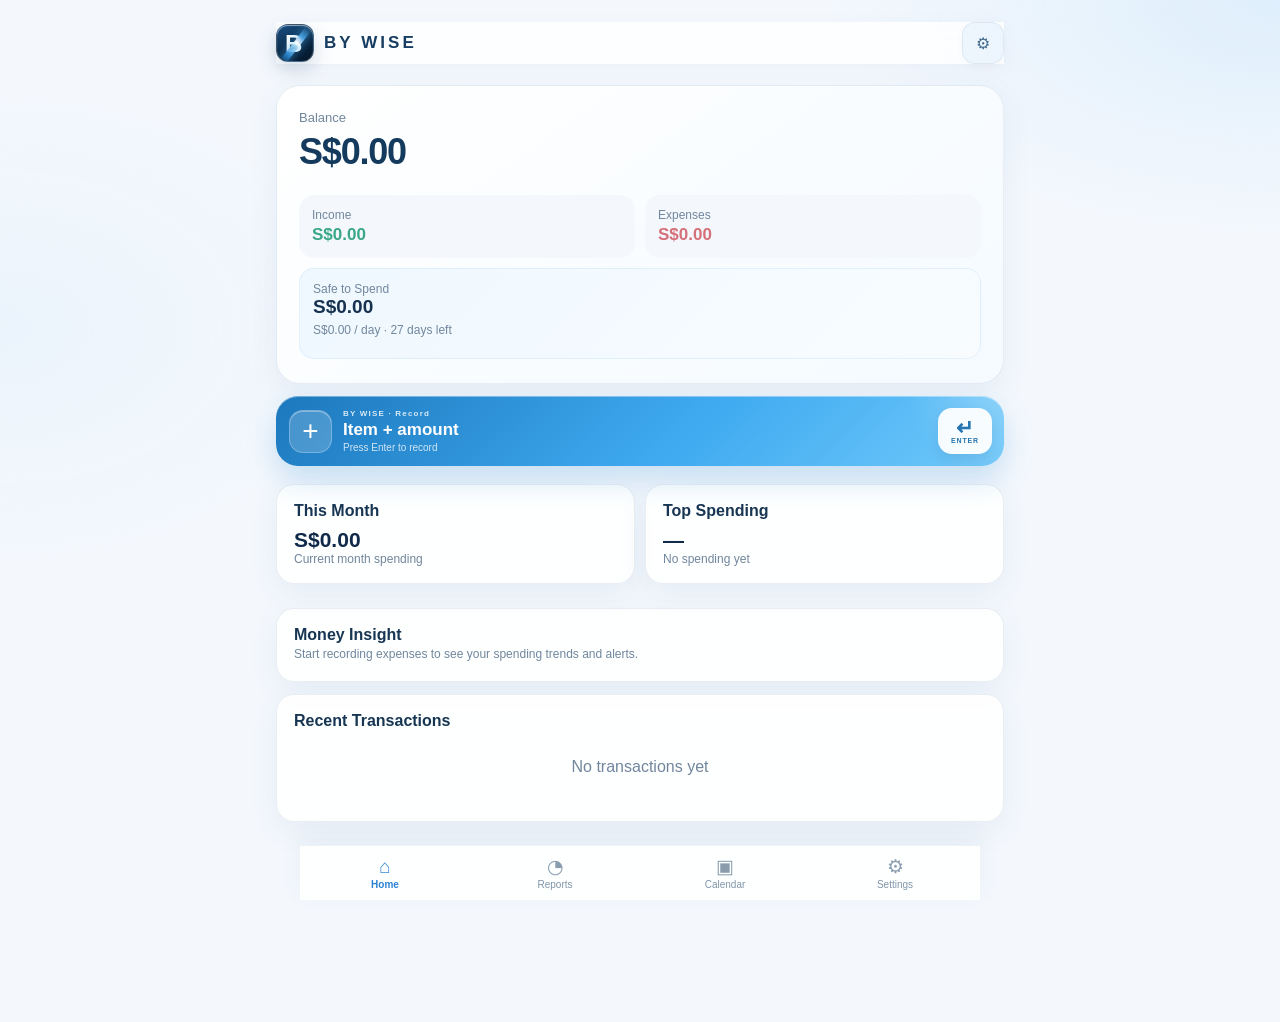
==== commit 2418eba8: "Add files via upload" ====
--- a/index.html
+++ b/index.html
@@ -1,9 +1,22 @@
-<!doctype html><html lang="en"><head><meta charset="utf-8"><meta name="viewport" content="width=device-width,initial-scale=1,viewport-fit=cover"><meta name="theme-color" content="#ffffff"><title>BUNEXA — Money Butler</title><style>
+<!doctype html><html lang="en"><head><meta charset="utf-8"><meta name="viewport" content="width=device-width,initial-scale=1,viewport-fit=cover"><meta name="theme-color" content="#F4F8FD"><title>BY WISE — Your Money, Understood.</title><style>
 :root{--bg:#f6f7f9;--card:#fff;--text:#17191d;--muted:#7b818b;--line:#e8eaee;--accent:#11aeb0;--danger:#d84d5a;--green:#18a66b}*{box-sizing:border-box}body{margin:0;background:var(--bg);color:var(--text);font-family:Inter,-apple-system,BlinkMacSystemFont,"Segoe UI",sans-serif;-webkit-tap-highlight-color:transparent}button,input,select{font:inherit}button{cursor:pointer;touch-action:manipulation;-webkit-appearance:none;appearance:none;pointer-events:auto;position:relative;z-index:1}#app{max-width:680px;margin:auto;padding:18px 16px 96px}.page{display:none}.page.active{display:block}header{display:flex;align-items:center;justify-content:space-between;margin:4px 0 20px}.logo{font-size:22px;font-weight:800;letter-spacing:-.6px}.logo span{color:var(--accent)}.icon-btn{border:0;background:var(--card);width:42px;height:42px;border-radius:13px;box-shadow:0 2px 10px #00000008}.hero{background:var(--card);border:1px solid var(--line);border-radius:22px;padding:24px 22px;margin-bottom:12px}.eyebrow{font-size:13px;color:var(--muted);margin-bottom:6px}.balance{font-size:36px;font-weight:800;letter-spacing:-1.2px}.stats{display:grid;grid-template-columns:1fr 1fr;gap:10px;margin-top:22px}.stat{background:var(--bg);border-radius:15px;padding:13px}.stat b{display:block;font-size:17px;margin-top:3px}.green{color:var(--green)}.red{color:var(--danger)}.safe{margin-top:10px;background:#eaf9f5;border-radius:15px;padding:13px}.safe b{font-size:19px}.record-btn{width:100%;border:0;background:var(--text);color:#fff;border-radius:18px;padding:17px;font-weight:750;font-size:17px;margin:2px 0 18px;box-shadow:0 7px 20px #00000012}.section-title{font-weight:750;font-size:16px}.card{background:var(--card);border:1px solid var(--line);border-radius:18px;padding:17px;margin-bottom:12px}.row{display:flex;justify-content:space-between;align-items:center;gap:10px}.small{font-size:12px;color:var(--muted)}.tx{display:flex;cursor:pointer;touch-action:manipulation;align-items:center;gap:11px;padding:13px 0;border-bottom:1px solid var(--line)}.tx:last-child{border-bottom:0}.tx-icon{width:38px;height:38px;border-radius:12px;background:var(--bg);display:grid;place-items:center}.tx-main{flex:1;min-width:0}.tx-main b{display:block;white-space:nowrap;overflow:hidden;text-overflow:ellipsis}.amount{font-weight:750}.amount.expense{color:var(--danger)}.amount.income{color:var(--green)}.nav{position:fixed;pointer-events:auto;bottom:0;left:0;right:0;background:#ffffffee;backdrop-filter:blur(14px);border-top:1px solid var(--line);display:grid;grid-template-columns:repeat(4,1fr);max-width:680px;margin:auto;z-index:20;padding-bottom:env(safe-area-inset-bottom)}.nav button{border:0;background:transparent;padding:11px 4px 10px;color:var(--muted);font-size:11px}.nav button.active{color:var(--text);font-weight:750}.nav-icon{display:block;font-size:20px;margin-bottom:2px}.page-title{font-size:25px;font-weight:800;margin:5px 0 18px}.filter{display:flex;gap:8px}.btn{border:1px solid var(--line);background:var(--card);border-radius:12px;padding:10px 13px;color:var(--text)}.btn.primary{background:var(--text);color:#fff;border-color:var(--text)}.btn.active{background:var(--text);color:#fff}.btn.danger{color:var(--danger)}.summary{display:grid;grid-template-columns:1fr 1fr;gap:10px}.summary .card{margin:0}.donut{width:180px;height:180px;border-radius:50%;margin:18px auto;display:grid;place-items:center;background:conic-gradient(var(--accent) 0 35%,#64748b 35% 55%,#f59e0b 55% 72%,#a78bfa 72% 84%,#d1d5db 84% 100%);position:relative}.donut:after{content:"";position:absolute;width:108px;height:108px;background:var(--card);border-radius:50%}.donut span{position:relative;z-index:1;font-weight:800;text-align:center}.bar{margin:13px 0}.bar-top{display:flex;justify-content:space-between;font-size:13px}.track{height:7px;background:var(--bg);border-radius:10px;overflow:hidden;margin-top:6px}.track i{display:block;height:100%;background:var(--accent);border-radius:10px}.calendar-head{display:flex;justify-content:space-between;align-items:center;margin-bottom:13px}.calendar-head button{width:40px;height:40px;border:1px solid var(--line);background:var(--card);border-radius:12px}.cal{display:grid;grid-template-columns:repeat(7,1fr);gap:5px}.dow{text-align:center;font-size:11px;color:var(--muted);padding:4px}.day{min-height:52px;border:1px solid var(--line);background:var(--card);border-radius:11px;padding:6px;text-align:left}.day.muted{opacity:.35}.day.selected{outline:2px solid var(--accent)}.day strong{font-size:12px}.day .spend{display:block;color:var(--danger);font-size:10px;margin-top:5px;white-space:nowrap;overflow:hidden}.field{margin-bottom:14px}.field label{display:block;font-size:13px;color:var(--muted);margin-bottom:7px}.field input,.field select{width:100%;border:1px solid var(--line);background:var(--card);color:var(--text);border-radius:13px;padding:13px;outline:none}.field input:focus,.field select:focus{border-color:var(--accent)}.big-amount{font-size:30px!important;font-weight:800;text-align:center;padding:17px!important}.type-switch{display:grid;grid-template-columns:1fr 1fr;gap:8px}.actions{display:flex;gap:8px;margin-top:18px}.actions .btn{flex:1}.modal-bg{position:fixed;inset:0;background:#0007;display:none;align-items:flex-end;z-index:1000;pointer-events:none}.modal-bg.show{display:flex;pointer-events:auto}.modal{width:100%;pointer-events:auto;max-width:680px;margin:auto auto 0;background:var(--card);border-radius:24px 24px 0 0;padding:20px 18px calc(20px + env(safe-area-inset-bottom));max-height:90vh;overflow:auto;position:relative}.close{position:absolute;right:16px;top:14px;border:0;background:var(--bg);width:36px;height:36px;border-radius:11px;font-size:22px}.auto{border:1px solid var(--line);background:var(--bg);border-radius:12px;padding:11px 13px;font-size:13px;margin-top:-3px;margin-bottom:14px}.empty{text-align:center;color:var(--muted);padding:28px 10px}.setting{display:flex;align-items:center;justify-content:space-between;padding:14px 0;border-bottom:1px solid var(--line)}.setting:last-child{border-bottom:0}.dark{--bg:#101214;--card:#191c20;--text:#f4f5f7;--muted:#9aa1ab;--line:#292e35;color-scheme:dark}.dark .nav{background:#191c20ee}.dark input,.dark select{color-scheme:dark}.dark .modal{color:var(--text)}.dark .safe{background:#17352f}.dark .record-btn,.dark .btn.primary,.dark .btn.active{background:#f4f5f7;color:#101214;border-color:#f4f5f7}.dark .icon-btn,.dark .close{color:var(--text)}.toast{position:fixed;left:50%;bottom:82px;transform:translateX(-50%);background:var(--text);color:var(--card);padding:10px 15px;border-radius:12px;font-size:13px;z-index:80;opacity:0;pointer-events:none;transition:.2s}.toast.show{opacity:1}
 .field:first-child input#smartInput{font-size:17px;font-weight:650;padding:15px}.record-btn{min-height:56px;transition:transform .12s ease,box-shadow .12s ease}.record-btn:active{transform:scale(.985);box-shadow:0 3px 12px #00000010}.btn,.record-btn,.icon-btn,.day,.nav button{user-select:none;-webkit-user-select:none;-webkit-touch-callout:none}.btn:focus-visible,.record-btn:focus-visible,.icon-btn:focus-visible,.day:focus-visible,.nav button:focus-visible,input:focus-visible,select:focus-visible{outline:3px solid #11aeb055;outline-offset:2px}
-.dash-grid{display:grid;grid-template-columns:1fr 1fr;gap:10px;margin-bottom:12px}.dash-card{margin-bottom:12px}.dash-big{font-size:21px;font-weight:800;margin-top:8px}.dash-percent{font-size:20px;font-weight:800}.dash-track{margin-top:14px}.dash-track i{transition:width .3s ease}@media(max-width:430px){.dash-grid{grid-template-columns:1fr 1fr}.dash-big{font-size:19px}}</style>
+.dash-grid{display:grid;grid-template-columns:1fr 1fr;gap:10px;margin-bottom:12px}.dash-card{margin-bottom:12px}.dash-big{font-size:21px;font-weight:800;margin-top:8px}.dash-percent{font-size:20px;font-weight:800}.dash-track{margin-top:14px}.dash-track i{transition:width .3s ease}@media(max-width:430px){.dash-grid{grid-template-columns:1fr 1fr}.dash-big{font-size:19px}}
+/* V17 calendar correction editor */
+.bw-edit-wrap{display:flex;flex-direction:column;gap:14px}
+.bw-edit-hint{padding:12px 13px;border:1px solid var(--line);border-radius:14px;background:var(--bg);font-size:12px;line-height:1.6;color:var(--muted)}
+.bw-edit-grid{display:grid;grid-template-columns:1fr 1fr;gap:12px}
+.bw-edit-grid label{display:flex;flex-direction:column;gap:6px;font-size:12px;color:var(--muted)}
+.bw-edit-grid input,.bw-edit-grid select{width:100%;box-sizing:border-box;padding:11px 12px;border:1px solid var(--line);border-radius:11px;background:var(--card);color:var(--text);font:inherit;outline:none}
+.bw-edit-grid input:focus,.bw-edit-grid select:focus{border-color:var(--accent);box-shadow:0 0 0 3px rgba(17,174,176,.12)}
+.bw-edit-auto{padding:10px 12px;border-radius:11px;background:rgba(17,174,176,.08);border:1px solid rgba(17,174,176,.18);font-size:12px;color:var(--text)}
+.bw-edit-actions{display:flex;justify-content:flex-end;gap:8px;padding-top:2px}
+.bw-edit-actions .danger{margin-right:auto}
+@media(max-width:560px){.bw-edit-grid{grid-template-columns:1fr}.bw-edit-actions{flex-wrap:wrap}.bw-edit-actions .danger{margin-right:0}}
+.dark .bw-edit-hint{background:#15181c;color:#aeb6c2}.dark .bw-edit-auto{background:rgba(80,190,210,.10);border-color:rgba(80,190,210,.24)}
+</style>
 <style id="bunexa-v92-quick-record-css">
-/* BUNEXA V9.2 — Quick Record 3-second UX */
+/* BYWISE V9.2 — Quick Record 3-second UX */
 #quickRecordInput:focus, #quickRecordInput:focus-visible {
   outline: 3px solid rgba(0,160,255,.28) !important;
   outline-offset: 2px;
@@ -41,22 +54,13 @@
 </style>
 
 
-<style id="bunexa-v101-category-budget-css">
-.bunexa-v101-budget-grid{display:grid;grid-template-columns:repeat(auto-fit,minmax(230px,1fr));gap:10px;margin-top:12px}
-.bunexa-v101-budget-card{border:1px solid rgba(127,127,127,.22);border-radius:14px;padding:12px;background:var(--card)}
-.bunexa-v101-budget-top{display:flex;justify-content:space-between;gap:8px;font-size:13px}
-.bunexa-v101-budget-bar{height:7px;border-radius:99px;background:rgba(127,127,127,.14);overflow:hidden;margin:9px 0}
-.bunexa-v101-budget-fill{height:100%;width:0;border-radius:99px;transition:width .25s ease}
-.bunexa-v101-budget-meta{font-size:12px;opacity:.72}
-.bunexa-v101-budget-over{font-weight:650}
-.bunexa-v101-budget-input{width:95px;padding:7px 8px;border:1px solid var(--line);border-radius:9px;background:var(--card);color:var(--text)}
-</style>
+
 
 
 <style id="bunexa-v102-bilingual-css">
 .bunexa-v102-en,.bunexa-v102-zh{display:inline}
-html[data-lang="zh"] .bunexa-v102-en{display:none}
-html[data-lang="en"] .bunexa-v102-zh{display:none}
+html[lang="zh"] .bunexa-v102-en{display:none}
+html[lang="en"] .bunexa-v102-zh{display:none}
 </style>
 
 
@@ -203,74 +207,1092 @@
 </style><style id="bunexa-v25-layout-css">
 /* V25: keep the native Record button as the single primary entry point. */
 .record-btn{margin:8px 0 16px;min-height:60px;font-size:18px}
-@media(max-width:430px){.record-btn{min-height:58px;font-size:17px}}
-</style></head><body><main id="app">
-<section class="page active" id="home"><header><div class="logo">BUN<span>EXA</span></div><button class="icon-btn" type="button" data-page="settings">⚙</button></header><div class="hero"><div class="eyebrow" data-i18n="balance"><span class="v13-en">Balance</span><span class="v13-zh">余额</span></div><div class="balance" id="balance">$0.00</div><div class="stats"><div class="stat"><div class="small" data-i18n="income"><span class="v13-en">Income</span><span class="v13-zh">收入</span></div><b class="green" id="income">$0.00</b></div><div class="stat"><div class="small" data-i18n="expenses"><span class="v13-en">Expenses</span><span class="v13-zh">支出</span></div><b class="red" id="expenses">$0.00</b></div></div><div class="safe"><div class="small" data-i18n="safe"><span class="v13-en">Safe to Spend</span><span class="v13-zh">安全可花</span></div><b id="safe">$0.00</b><div id="safeDaily" class="small" style="margin-top:5px"></div><div id="moneyStatus" class="small" style="margin-top:8px"></div></div></div><button class="record-btn" type="button" data-action="record">＋ <span data-i18n="record">Record</span></button><div class="dash-grid"><div class="card dash-card"><div class="section-title" id="dashTrendTitle">This Month</div><div class="dash-big" id="dashTrendValue">$0.00</div><div class="small" id="dashTrendSub">No spending yet</div></div><div class="card dash-card"><div class="section-title" id="dashTopTitle">Top Spending</div><div class="dash-big" id="dashTopValue">—</div><div class="small" id="dashTopSub">No data yet</div></div></div><div class="card dash-card" id="dashBudgetCard" role="button" tabindex="0" title="Set monthly budget"><div class="row"><div><div class="section-title" id="dashBudgetTitle">Budget Progress</div><div class="small" id="dashBudgetSub">Set a monthly limit to track progress</div></div><div class="dash-percent" id="dashBudgetPercent">—</div></div><div class="track dash-track"><i id="dashBudgetBar" style="width:0%"></i></div></div><div class="card dash-card"><div class="section-title" id="dashInsightTitle">Money Insight</div><div id="dashInsight" class="small" style="line-height:1.7">Start recording expenses to see insights.</div></div><div class="card"><div class="section-title" data-i18n="recent">Recent Transactions</div><div id="recent"></div></div></section>
+@media(max-width:430px){.record-btn{min-height:58px;font-size:17px}}</style><style id="bunexa-calendar-simple-css">.calendar-add-btn{margin:0 0 14px;min-height:48px;font-size:15px;border-radius:14px}.bunexa-v102-en,.bunexa-v102-zh{display:inline}html[lang="zh"] .bunexa-v102-en{display:none}html[lang="en"] .bunexa-v102-zh{display:none}</style><style id="bunexa-settings-bilingual-css">
+.bunexa-v102-en,.bunexa-v102-zh{display:inline}
+html[lang="zh"] .bunexa-v102-en{display:none}
+html[lang="en"] .bunexa-v102-zh{display:none}
+</style>
+<style id="bunexa-minimal-reports">
+/* BY WISE — minimal Reports */
+#reports .page-title{margin-bottom:12px}
+#reports .card{box-shadow:none;border:1px solid rgba(127,127,127,.16)}
+#reports .bunexa-v101-reports-wrap{max-width:720px;margin:0 auto}
+#reports .bunexa-v101-period-toggle{display:flex;gap:6px;margin:0 0 14px}
+#reports .bunexa-v101-period-toggle button{flex:1;border:1px solid rgba(127,127,127,.18);background:transparent;border-radius:10px;padding:9px 10px}
+#reports .bunexa-v101-period-toggle button.active{background:var(--accent,#111);color:#fff;border-color:var(--accent,#111)}
+#reports .bunexa-v101-total-card{padding:20px;text-align:left}
+#reports .bunexa-v101-total-card .bunexa-v101-total-label{font-size:13px;opacity:.62}
+#reports .bunexa-v101-total-card .bunexa-v101-total-value{font-size:34px;font-weight:700;line-height:1.15;margin-top:5px}
+#reports .bunexa-v101-chart-row{display:flex;align-items:center;gap:18px;margin-top:14px}
+#reports .bunexa-v101-donut{width:116px;height:116px;flex:0 0 116px}
+#reports .bunexa-v101-legend{flex:1;display:flex;flex-direction:column;gap:7px;font-size:13px}
+#reports .bunexa-v101-legend>div{display:flex;justify-content:space-between;gap:12px}
+#reports .bunexa-v101-legend .dot{width:8px;height:8px;border-radius:50%;display:inline-block;margin-right:7px}
+#reports .bunexa-v101-stats{display:grid;grid-template-columns:1fr 1fr;gap:10px;margin-top:14px}
+#reports .bunexa-v101-stat{padding:14px}
+#reports .bunexa-v101-stat .small{opacity:.6;font-size:12px}
+#reports .bunexa-v101-stat strong{display:block;font-size:18px;margin-top:3px}
+#reports .bunexa-v101-section{margin-top:14px}
+#reports .bunexa-v101-section h3{font-size:15px;margin:0 0 9px}
+#reports .bunexa-v101-category-list{display:flex;flex-direction:column;gap:0}
+#reports .bunexa-v101-category-row{display:flex;align-items:center;justify-content:space-between;padding:11px 0;border-bottom:1px solid rgba(127,127,127,.11)}
+#reports .bunexa-v101-category-row:last-child{border-bottom:0}
+#reports .bunexa-v101-category-name{font-size:13px}
+#reports .bunexa-v101-category-amount{font-weight:600;font-size:13px}
+#reports .bunexa-v101-insight{padding:14px;margin-top:14px}
+#reports .bunexa-v101-insight h3{margin:0 0 5px;font-size:14px}
+#reports .bunexa-v101-insight p{margin:0;font-size:13px;line-height:1.5;opacity:.75}
+@media(max-width:560px){
+  #reports .bunexa-v101-chart-row{gap:12px}
+  #reports .bunexa-v101-donut{width:96px;height:96px;flex-basis:96px}
+  #reports .bunexa-v101-total-value{font-size:30px}
+}
+</style>
+
+
+<style id="bunexa-minimal-reports-hide">
+
+</style>
+
+
+<style id="bunexa-reports-final">
+#reports .bunexa-v101-chart-row{align-items:center;gap:24px}
+#reports .bunexa-v101-donut{width:180px;height:180px;flex:0 0 180px}
+#reports .bunexa-v101-legend{gap:10px}
+#reports .bunexa-v101-legend>div{padding:3px 0}
+#reports .bunexa-v101-legend .dot{width:10px;height:10px}
+#reports .bunexa-v101-stats{margin-top:16px}
+#reports .bunexa-v101-category-list{max-height:320px;overflow:auto}
+@media(max-width:560px){
+  #reports .bunexa-v101-chart-row{gap:14px}
+  #reports .bunexa-v101-donut{width:140px;height:140px;flex-basis:140px}
+}
+</style>
+
+
+<style id="bunexa-reports-final-hide">
+#reports .bunexa-v101-period-toggle{display:none!important}
+#reports .bunexa-v101-spending-breakdown,
+#reports .bunexa-v101-top-spending,
+#reports .bunexa-v101-smart-insights{display:none!important}
+</style>
+
+<style id="bunexa-reports-clean-final">
+#reports .bunexa-report-total{padding:20px;margin-top:12px}
+#reports .bunexa-report-total-value{font-size:36px;font-weight:800;letter-spacing:-1px;margin-top:4px}
+#reports .bunexa-report-chart-row{display:flex;align-items:center;gap:24px;margin-top:18px}
+#reports .bunexa-report-donut{width:190px;height:190px;flex:0 0 190px;margin:0}
+#reports .bunexa-report-legend{flex:1;display:flex;flex-direction:column;gap:9px;min-width:0}
+#reports .bunexa-report-legend-row{display:flex;align-items:center;justify-content:space-between;gap:8px;font-size:12px}
+#reports .bunexa-report-legend-left{display:flex;align-items:center;min-width:0}
+#reports .bunexa-report-dot{width:9px;height:9px;border-radius:50%;display:inline-block;margin-right:7px;flex:0 0 9px}
+#reports .bunexa-report-legend-name{white-space:nowrap;overflow:hidden;text-overflow:ellipsis}
+#reports .bunexa-report-legend-value{font-weight:700;white-space:nowrap}
+#reports .bunexa-report-insight-card{margin-top:12px}
+@media(max-width:560px){#reports .bunexa-report-chart-row{gap:14px}#reports .bunexa-report-donut{width:145px;height:145px;flex-basis:145px}#reports .bunexa-report-total-value{font-size:32px}}
+</style>
+
+<style id="bunexa-hide-home-budget-progress">
+#home .budget-progress,
+#home .budget-progress-card,
+#home .home-budget-progress,
+#home [data-home-budget-progress],
+#home [data-section="budget-progress"],
+#home .bunexa-budget-progress{display:none!important}
+</style>
+
+
+<style id="bunexa-budget-progress-restored">
+#home .bunexa-home-budget-progress{
+  margin-top:12px;padding:14px;border:1px solid rgba(127,127,127,.16);
+  border-radius:14px;background:var(--card,#fff)
+}
+#home .bunexa-hbp-head{display:flex;justify-content:space-between;align-items:center;gap:12px}
+#home .bunexa-hbp-title{font-size:13px;font-weight:600}
+#home .bunexa-hbp-value{font-size:13px;font-weight:700}
+#home .bunexa-hbp-track{height:8px;border-radius:99px;background:rgba(127,127,127,.14);overflow:hidden;margin-top:9px}
+#home .bunexa-hbp-fill{height:100%;width:0;border-radius:99px;transition:width .2s ease}
+#home .bunexa-hbp-sub{margin-top:7px;font-size:11px;opacity:.62}
+</style>
+
+
+<style id="bunexa-quick-record">
+#record .bunexa-quick-record{
+  max-width:620px;margin:0 auto;padding:16px;border:1px solid rgba(127,127,127,.15);
+  border-radius:16px;background:var(--card,#fff)
+}
+#record .bunexa-quick-record h3{margin:0 0 6px;font-size:17px}
+#record .bunexa-quick-record .hint{font-size:12px;opacity:.58;margin-bottom:12px}
+#record .bunexa-qr-input{
+  width:100%;box-sizing:border-box;border:1px solid rgba(127,127,127,.2);
+  border-radius:12px;padding:14px;font-size:16px;background:transparent;outline:none
+}
+#record .bunexa-qr-input:focus{border-color:currentColor}
+#record .bunexa-qr-status{font-size:12px;min-height:18px;margin-top:8px;opacity:.65}
+</style>
+
+
+<style id="bunexa-budget-v4">
+#home .bunexa-budget-card{
+  margin-top:12px;padding:16px;border:1px solid rgba(127,127,127,.16);
+  border-radius:16px;background:var(--card,#fff)
+}
+.bunexa-budget-head{display:flex;justify-content:space-between;align-items:center;gap:12px}
+.bunexa-budget-title{font-size:14px;font-weight:700}
+.bunexa-budget-pct{font-size:13px;font-weight:700}
+.bunexa-budget-track{height:9px;border-radius:99px;background:rgba(127,127,127,.13);overflow:hidden;margin-top:10px}
+.bunexa-budget-fill{height:100%;width:0;border-radius:99px;transition:width .2s}
+.bunexa-budget-nums{display:flex;justify-content:space-between;margin-top:7px;font-size:12px;opacity:.66}
+.bunexa-budget-alloc{margin-top:14px;display:grid;grid-template-columns:repeat(2,1fr);gap:8px}
+.bunexa-budget-item{padding:10px;border-radius:12px;background:rgba(127,127,127,.07)}
+.bunexa-budget-item span{display:block;font-size:11px;opacity:.62}
+.bunexa-budget-item strong{display:block;font-size:14px;margin-top:3px}
+.bunexa-budget-note{margin-top:10px;font-size:11px;line-height:1.45;opacity:.62}
+#settings .bunexa-budget-manager{margin-top:14px;padding:14px;border:1px solid rgba(127,127,127,.15);border-radius:14px}
+#settings .bunexa-budget-manager h4{margin:0 0 4px;font-size:14px}
+#settings .bunexa-budget-manager p{margin:0 0 10px;font-size:12px;opacity:.62;line-height:1.45}
+#settings .bunexa-budget-total{display:flex;justify-content:space-between;padding:10px 0;border-bottom:1px solid rgba(127,127,127,.11);font-size:13px}
+#settings .bunexa-budget-allocation-row{display:grid;grid-template-columns:1fr 88px;gap:8px;align-items:center;padding:7px 0}
+#settings .bunexa-budget-allocation-row span{font-size:12px}
+#settings .bunexa-budget-allocation-row input{width:100%;box-sizing:border-box;padding:8px;border:1px solid rgba(127,127,127,.18);border-radius:9px;background:transparent}
+@media(max-width:560px){#settings .bunexa-budget-allocation-row{grid-template-columns:1fr 78px}}
+</style>
+
+
+<style id="bunexa-record-v4">
+#record .bunexa-fast-record{max-width:680px;margin:18px auto 0}
+#record .bunexa-fast-record-box{
+  display:flex;align-items:center;gap:8px;padding:6px 7px 6px 14px;
+  border:1px solid rgba(127,127,127,.2);border-radius:16px;
+  background:var(--card,#fff);box-shadow:0 2px 12px rgba(0,0,0,.035)
+}
+#record .bunexa-fast-record-box:focus-within{border-color:rgba(0,80,184,.55);box-shadow:0 0 0 3px rgba(0,80,184,.08)}
+#record #bunexaQuickRecordInput{flex:1;min-width:0;border:0;outline:0;background:transparent;padding:11px 0;font-size:16px}
+#record .bunexa-fast-record-hint{font-size:12px;opacity:.55;margin:9px 3px}
+#record .bunexa-record-done{font-size:12px;opacity:0;transition:opacity .15s;white-space:nowrap}
+#record .bunexa-record-done.show{opacity:.7}
+</style>
+
+
+<style id="bunexa-budget-v5">
+#home .bunexa-category-budget-card{margin-top:12px;padding:15px;border:1px solid rgba(127,127,127,.16);border-radius:16px;background:var(--card,#fff)}
+#home .bunexa-cb-title{font-size:14px;font-weight:700;margin-bottom:10px}
+#home .bunexa-cb-row{padding:10px 0;border-top:1px solid rgba(127,127,127,.10)}
+#home .bunexa-cb-top{display:flex;justify-content:space-between;gap:10px;align-items:center}
+#home .bunexa-cb-name{font-size:13px;font-weight:600}
+#home .bunexa-cb-remain{font-size:13px;font-weight:700}
+#home .bunexa-cb-remain.over{color:#d64545}
+#home .bunexa-cb-track{height:6px;border-radius:99px;background:rgba(127,127,127,.12);overflow:hidden;margin-top:7px}
+#home .bunexa-cb-fill{height:100%;border-radius:99px;background:currentColor}
+#home .bunexa-cb-meta{display:flex;justify-content:space-between;margin-top:5px;font-size:11px;opacity:.58}
+</style>
+
+
+<style id="bunexa-record-v5">
+#modalBg .bunexa-record-minimal{padding:4px 0 0}
+#modalBg .bunexa-record-minimal .bunexa-record-input{
+  width:100%;box-sizing:border-box;border:1px solid var(--line);border-radius:14px;
+  padding:15px 16px;font-size:17px;outline:none;background:var(--card);color:var(--text)
+}
+#modalBg .bunexa-record-minimal .bunexa-record-input:focus{
+  border-color:#0751B8;box-shadow:0 0 0 3px rgba(7,81,184,.10)
+}
+#modalBg .bunexa-record-minimal .bunexa-record-hint{font-size:12px;opacity:.55;margin-top:9px}
+#modalBg .bunexa-record-minimal .bunexa-record-feedback{height:18px;font-size:12px;opacity:.7;margin-top:8px}
+</style>
+
+
+<style id="bunexa-quick-record-premium">
+#modalBg .bunexa-qr-premium{padding:2px 0 4px}
+#modalBg .bunexa-qr-label{font-size:12px;opacity:.55;margin:0 0 9px}
+#modalBg .bunexa-qr-shell{
+  position:relative;display:flex;align-items:center;gap:10px;
+  padding:5px 7px 5px 16px;border:1px solid rgba(127,127,127,.20);
+  border-radius:18px;background:var(--card);box-shadow:0 8px 30px rgba(0,0,0,.06);
+  transition:.18s ease;
+}
+#modalBg .bunexa-qr-shell:focus-within{
+  border-color:#0751B8;box-shadow:0 0 0 4px rgba(7,81,184,.10),0 10px 30px rgba(0,0,0,.07)
+}
+#modalBg .bunexa-qr-symbol{display:none;
+  width:28px;height:28px;border-radius:9px;display:grid;place-items:center;
+  background:linear-gradient(135deg,#0B63D8,#0751B8);color:#fff;font-size:15px;font-weight:700;flex:0 0 28px
+}
+#modalBg #bunexaQuickRecordInput{
+  flex:1;min-width:0;border:0;outline:0;background:transparent;color:var(--text);
+  font-size:18px;font-weight:500;padding:12px 0
+}
+#modalBg .bunexa-qr-enter{
+  font-size:10px;letter-spacing:.04em;text-transform:uppercase;opacity:.45;
+  border:1px solid rgba(127,127,127,.16);border-radius:8px;padding:6px 7px;white-space:nowrap
+}
+#modalBg .bunexa-qr-examples{font-size:11px;opacity:.48;margin:9px 2px 0;line-height:1.5}
+#modalBg .bunexa-qr-detect{
+  margin-top:10px;padding:9px 11px;border-radius:11px;background:rgba(7,81,184,.07);
+  font-size:12px;display:none
+}
+#modalBg .bunexa-qr-detect.show{display:block}
+</style>
+
+
+<style id="bywise-premium-theme">
+:root{
+  --bywise-navy:#0A2342;
+  --bywise-navy-2:#123A67;
+  --bywise-blue:#1B5EA8;
+  --bywise-sky:#DDEBFA;
+  --bywise-ice:#F4F8FC;
+  --bywise-ink:#122033;
+  --bywise-muted:#6B7788;
+  --bywise-line:rgba(10,35,66,.12);
+  --bywise-white:#FFFFFF;
+  --bywise-success:#2E7D67;
+  --bywise-warm:#C99A4A;
+}
+body{color:var(--bywise-ink)}
+header,.topbar,.nav,.app-header{background:var(--bywise-navy)!important}
+button.primary,.btn-primary,.save-btn{background:var(--bywise-navy)!important;border-color:var(--bywise-navy)!important}
+a,.link,.accent{color:var(--bywise-blue)!important}
+.card,.modal,.panel{
+  border-color:var(--bywise-line)!important;
+  box-shadow:0 8px 28px rgba(10,35,66,.055)!important;
+}
+input:focus,select:focus,textarea:focus{
+  border-color:var(--bywise-blue)!important;
+  box-shadow:0 0 0 3px rgba(27,94,168,.10)!important;
+}
+.bunexa-qr-symbol{
+  background:linear-gradient(135deg,#123A67,#0A2342)!important;
+}
+.bunexa-qr-shell:focus-within{
+  border-color:var(--bywise-blue)!important;
+  box-shadow:0 0 0 4px rgba(27,94,168,.10),0 10px 30px rgba(10,35,66,.07)!important;
+}
+.bunexa-cb-fill,.bunexa-budget-fill{background:var(--bywise-blue)!important}
+</style>
+
+
+<style id="bywise-branding">
+.bywise-brand{display:flex;align-items:center;gap:9px;font-weight:750;letter-spacing:-.02em}
+.bywise-mark{
+  width:28px;height:28px;border-radius:9px;display:grid;place-items:center;
+  background:linear-gradient(145deg,#163F6C,#081D36);
+  color:#F7FBFF;font-size:12px;font-weight:800;
+  box-shadow:inset 0 1px 0 rgba(255,255,255,.18),0 4px 12px rgba(10,35,66,.18)
+}
+.bywise-word{font-size:16px;letter-spacing:.01em;color:var(--bywise-navy)}
+.bywise-word span{font-weight:450;opacity:.72}
+</style>
+
+
+<style id="bywise-v2-premium">
+:root{
+ --bw-bg:#061426;
+ --bw-surface:#0B1D33;
+ --bw-surface2:#102744;
+ --bw-line:rgba(185,214,245,.13);
+ --bw-text:#F5F8FC;
+ --bw-muted:#8EA2B8;
+ --bw-blue:#4DA3FF;
+ --bw-blue2:#1477D4;
+ --bw-ice:#B9D8F7;
+ --bw-gold:#D8B77A;
+}
+html,body{background:var(--bw-bg)!important;color:var(--bw-text)!important}
+body{background-image:radial-gradient(circle at 85% -10%,rgba(45,125,210,.16),transparent 34%),radial-gradient(circle at -10% 50%,rgba(28,91,155,.12),transparent 30%)!important}
+header,.topbar,.app-header{background:rgba(6,20,38,.94)!important;border-bottom:1px solid var(--bw-line)!important}
+.card,.panel,.modal,.bunexa-category-budget-card,.bunexa-budget-card{
+ background:linear-gradient(145deg,rgba(16,39,68,.96),rgba(8,25,44,.96))!important;
+ border:1px solid var(--bw-line)!important;
+ box-shadow:0 14px 38px rgba(0,0,0,.22)!important;
+ color:var(--bw-text)!important;
+}
+button{border-color:var(--bw-line)!important}
+button.primary,.btn-primary,.save-btn{
+ background:linear-gradient(135deg,#4DA3FF,#126BC4)!important;
+ color:#fff!important;border:0!important;
+ box-shadow:0 8px 22px rgba(20,119,212,.28)!important;
+}
+input,select,textarea{
+ background:rgba(3,15,28,.58)!important;color:var(--bw-text)!important;
+ border-color:var(--bw-line)!important;
+}
+input::placeholder{color:#6F849A!important}
+input:focus,select:focus,textarea:focus{
+ border-color:rgba(77,163,255,.72)!important;
+ box-shadow:0 0 0 3px rgba(77,163,255,.10)!important;
+}
+.small,.muted,.hint{color:var(--bw-muted)!important}
+.page-title{color:var(--bw-text)!important}
+.bunexa-cb-fill,.bunexa-budget-fill{background:linear-gradient(90deg,#1477D4,#58B2FF)!important}
+.bunexa-qr-symbol{
+ background:linear-gradient(145deg,#1B6FC2,#081B32)!important;
+ box-shadow:inset 0 1px 0 rgba(255,255,255,.25),0 7px 20px rgba(18,107,196,.25)!important
+}
+.bunexa-qr-shell{
+ background:linear-gradient(145deg,rgba(16,39,68,.96),rgba(6,20,38,.96))!important;
+ border-color:var(--bw-line)!important
+}
+.bunexa-qr-shell:focus-within{
+ border-color:rgba(77,163,255,.7)!important;
+ box-shadow:0 0 0 4px rgba(77,163,255,.10),0 14px 32px rgba(0,0,0,.24)!important
+}
+.bunexa-budget-item{background:rgba(255,255,255,.035)!important}
+.nav button,.bottom-nav button{color:#8297AD!important}
+.nav button.active,.bottom-nav button.active{color:#55ADFF!important}
+</style>
+
+
+<style id="bywise-v2-brand">
+.bywise-logo{
+ display:inline-flex;align-items:center;gap:10px;vertical-align:middle
+}
+.bywise-symbol{
+ width:34px;height:34px;border-radius:11px;display:grid;place-items:center;
+ position:relative;overflow:hidden;
+ background:linear-gradient(145deg,#163C63,#06172B);
+ box-shadow:inset 0 1px 0 rgba(255,255,255,.22),0 8px 22px rgba(0,0,0,.25)
+}
+.bywise-symbol:before{
+ content:"B";font:800 22px/1 Arial,sans-serif;color:#F5F9FF;
+ position:absolute;left:8px;top:6px;letter-spacing:-2px
+}
+.bywise-symbol:after{
+ content:"";position:absolute;width:41px;height:7px;border-radius:8px;
+ transform:rotate(-52deg);left:-3px;top:14px;
+ background:linear-gradient(90deg,rgba(77,163,255,0),#58B2FF 35%,#D9ECFF 55%,rgba(77,163,255,0));
+ box-shadow:0 0 10px rgba(77,163,255,.55)
+}
+.bywise-name{
+ font-size:16px;letter-spacing:.12em;font-weight:750;color:#F4F8FC
+}
+.bywise-name em{font-style:normal;font-weight:450;color:#AFC5DC}
+</style>
+
+<link rel="icon" href="icons/bywise-icon.svg">
+
+<style id="bywise-v3-airy">
+:root{
+ --bw-bg:#F5F9FE;
+ --bw-surface:#FFFFFF;
+ --bw-surface2:#F0F6FD;
+ --bw-line:rgba(18,61,105,.10);
+ --bw-text:#102A4A;
+ --bw-muted:#71849A;
+ --bw-primary:#1769C2;
+ --bw-primary2:#4AA3F5;
+ --bw-soft:#E5F1FD;
+ --bw-green:#36A985;
+ --bw-gold:#D2A85A;
+}
+html,body{background:var(--bw-bg)!important;color:var(--bw-text)!important}
+body{
+ background:
+ radial-gradient(circle at 90% -5%,rgba(92,171,246,.18),transparent 30%),
+ radial-gradient(circle at -10% 35%,rgba(183,220,249,.20),transparent 28%)!important;
+}
+header,.topbar,.app-header{
+ background:rgba(255,255,255,.88)!important;
+ color:var(--bw-text)!important;
+ border-bottom:1px solid var(--bw-line)!important;
+ backdrop-filter:blur(14px);
+}
+.card,.panel,.modal,.bunexa-category-budget-card,.bunexa-budget-card{
+ background:rgba(255,255,255,.92)!important;
+ border:1px solid var(--bw-line)!important;
+ box-shadow:0 8px 28px rgba(28,77,126,.07)!important;
+ color:var(--bw-text)!important;
+}
+button{border-color:var(--bw-line)!important;color:var(--bw-text)}
+button.primary,.btn-primary,.save-btn{
+ background:linear-gradient(135deg,#4BA7F5,#1769C2)!important;
+ color:#fff!important;border:0!important;
+ box-shadow:0 8px 20px rgba(23,105,194,.18)!important;
+}
+input,select,textarea{
+ background:#fff!important;color:var(--bw-text)!important;border-color:var(--bw-line)!important;
+}
+input::placeholder{color:#9AAABD!important}
+input:focus,select:focus,textarea:focus{
+ border-color:rgba(23,105,194,.48)!important;
+ box-shadow:0 0 0 3px rgba(23,105,194,.08)!important;
+}
+.small,.muted,.hint{color:var(--bw-muted)!important}
+.page-title{color:var(--bw-text)!important}
+.bunexa-cb-fill,.bunexa-budget-fill{background:linear-gradient(90deg,#1769C2,#5AB4F8)!important}
+.bunexa-budget-item{background:#F3F7FC!important}
+.nav button,.bottom-nav button{color:#7B8EA4!important}
+.nav button.active,.bottom-nav button.active{color:#1769C2!important}
+.bunexa-qr-symbol{
+ background:linear-gradient(145deg,#1C73CC,#0E4E8F)!important;
+ box-shadow:inset 0 1px 0 rgba(255,255,255,.45),0 6px 16px rgba(23,105,194,.16)!important;
+}
+.bunexa-qr-shell{
+ background:#fff!important;border-color:var(--bw-line)!important;
+ box-shadow:0 6px 20px rgba(28,77,126,.05)!important;
+}
+.bunexa-qr-shell:focus-within{
+ border-color:rgba(23,105,194,.48)!important;
+ box-shadow:0 0 0 4px rgba(23,105,194,.07),0 10px 24px rgba(28,77,126,.08)!important;
+}
+</style>
+
+
+<style id="bywise-v3-brand">
+.bywise-logo{display:inline-flex;align-items:center;gap:9px;vertical-align:middle}
+.bywise-symbol{
+ width:31px;height:31px;border-radius:10px;display:grid;place-items:center;position:relative;overflow:hidden;
+ background:linear-gradient(145deg,#0F477E,#173F67);
+ box-shadow:inset 0 1px 0 rgba(255,255,255,.35),0 5px 14px rgba(19,70,115,.16)
+}
+.bywise-symbol:before{content:"B";font:800 20px/1 Arial,sans-serif;color:#F8FCFF;position:absolute;left:7px;top:6px;letter-spacing:-2px}
+.bywise-symbol:after{
+ content:"";position:absolute;width:39px;height:6px;border-radius:8px;transform:rotate(-52deg);
+ left:-3px;top:14px;background:linear-gradient(90deg,rgba(74,163,245,0),#8BD1FF 42%,#EAF7FF 58%,rgba(74,163,245,0));
+}
+.bywise-name{font-size:15px;letter-spacing:.11em;font-weight:750;color:#12385F}
+.bywise-name em{font-style:normal;font-weight:450;color:#6A8098}
+</style>
+
+<style id="bywise-v4-comfort">
+/* BY WISE — comfortable premium visual system */
+:root{
+  --bw-bg:#F4F8FD;
+  --bw-surface:#FFFFFF;
+  --bw-surface-soft:#F7FAFE;
+  --bw-blue:#2E83D7;
+  --bw-blue-deep:#165B9E;
+  --bw-blue-soft:#EAF4FE;
+  --bw-ink:#17324F;
+  --bw-muted:#71869D;
+  --bw-line:rgba(38,88,135,.10);
+  --bw-green:#39A786;
+  --bw-red:#D56F78;
+  --bw-shadow:0 10px 30px rgba(37,88,137,.07);
+}
+html,body{background:var(--bw-bg)!important;color:var(--bw-ink)!important}
+body{
+  background:
+    radial-gradient(700px 360px at 100% 0%,rgba(117,190,246,.17),transparent 65%),
+    radial-gradient(560px 360px at 0% 32%,rgba(201,228,249,.22),transparent 65%),
+    #F4F8FD!important;
+}
+#app{max-width:760px!important}
+.page{padding-bottom:92px!important}
+header{
+  background:rgba(255,255,255,.82)!important;
+  border-bottom:1px solid rgba(38,88,135,.07)!important;
+  box-shadow:0 4px 20px rgba(37,88,137,.035)!important;
+  backdrop-filter:blur(16px);
+}
+.bywise-header-brand{display:flex;align-items:center;gap:10px}
+.bywise-header-mark{
+  width:34px;height:34px;border-radius:11px;display:grid;place-items:center;
+  color:#fff;font-weight:850;font-size:18px;position:relative;overflow:hidden;
+  background:linear-gradient(145deg,#174F80,#2F8FDD);
+  box-shadow:0 6px 16px rgba(31,111,177,.18),inset 0 1px 0 rgba(255,255,255,.45);
+}
+.bywise-header-mark:after{
+  content:"";position:absolute;width:43px;height:5px;border-radius:10px;
+  transform:rotate(-52deg);left:-5px;top:16px;
+  background:linear-gradient(90deg,transparent,#9BD8FF 45%,#fff 58%,transparent);
+  opacity:.9;
+}
+.bywise-header-word{
+  color:#173D62;font-size:17px;font-weight:800;letter-spacing:.16em;
+}
+.icon-btn{
+  color:#416A8E!important;background:rgba(231,242,252,.72)!important;
+  border:1px solid rgba(38,88,135,.08)!important;
+}
+.hero{
+  background:linear-gradient(145deg,rgba(255,255,255,.96),rgba(244,250,255,.96))!important;
+  border:1px solid var(--bw-line)!important;
+  box-shadow:var(--bw-shadow)!important;
+  border-radius:24px!important;
+}
+.balance{color:#143A5E!important}
+.safe{
+  background:linear-gradient(135deg,#EFF8FF,#F8FCFF)!important;
+  border:1px solid rgba(70,153,215,.11)!important;
+  box-shadow:none!important;
+}
+.green{color:var(--bw-green)!important}
+.red{color:var(--bw-red)!important}
+.record-btn{
+  background:linear-gradient(135deg,#55B1F7,#2779C8)!important;
+  box-shadow:0 10px 22px rgba(45,133,208,.18)!important;
+  border:0!important;color:#fff!important;
+  border-radius:16px!important;
+}
+.card{
+  background:rgba(255,255,255,.90)!important;
+  border:1px solid var(--bw-line)!important;
+  box-shadow:var(--bw-shadow)!important;
+  border-radius:18px!important;
+}
+.dash-card{transition:transform .18s ease,box-shadow .18s ease}
+.dash-card:active{transform:scale(.995)}
+.section-title,.page-title{color:#173653!important}
+.small,.hint{color:var(--bw-muted)!important}
+.nav{
+  background:rgba(255,255,255,.90)!important;
+  border-top:1px solid rgba(38,88,135,.08)!important;
+  box-shadow:0 -8px 26px rgba(37,88,137,.06)!important;
+  backdrop-filter:blur(18px);
+}
+.nav button{color:#8095A9!important}
+.nav button.active{color:#2B82D4!important}
+.nav-icon{opacity:.92}
+input,select,textarea{
+  background:#fff!important;color:#17324F!important;
+  border:1px solid rgba(38,88,135,.11)!important;
+  border-radius:13px!important;
+}
+input:focus,select:focus,textarea:focus{
+  border-color:rgba(46,131,215,.45)!important;
+  box-shadow:0 0 0 4px rgba(46,131,215,.08)!important;
+}
+.btn{
+  background:#F3F8FD!important;
+  color:#2D5D83!important;
+  border:1px solid rgba(38,88,135,.10)!important;
+}
+.btn.active{
+  background:#E4F1FD!important;color:#1765A9!important;border-color:#CFE6F9!important;
+}
+.setting{
+  border-bottom:1px solid rgba(38,88,135,.07)!important;
+}
+.bunexa-v103-cat-toggle{
+  background:#F5FAFF!important;
+  border:1px solid rgba(46,131,215,.10)!important;
+  border-radius:15px!important;
+  color:#173C5D!important;
+}
+.bunexa-v103-cat-icon{background:#E5F2FD!important;color:#2C83D4!important}
+.bunexa-v103-cat-panel{
+  background:#FBFDFF!important;
+  border-radius:14px!important;
+  padding:6px 12px 10px!important;
+}
+#settings .bunexa-budget-manager{
+  background:#F8FBFE!important;
+  border-color:rgba(38,88,135,.09)!important;
+}
+.bunexa-budget-allocation-row input{
+  background:#fff!important;
+}
+.bunexa-category-budget-card{
+  background:linear-gradient(145deg,#FFFFFF,#F7FBFF)!important;
+  border-color:rgba(38,88,135,.09)!important;
+}
+.bunexa-cb-fill,.bunexa-budget-fill{
+  background:linear-gradient(90deg,#4BA7EE,#76C6F8)!important;
+}
+.bunexa-cb-track,.bunexa-budget-track{background:#E8F1F8!important}
+.bunexa-budget-item{background:#F3F8FD!important}
+#modalBg .modal{
+  background:#FFFFFF!important;color:#17324F!important;
+  border:1px solid rgba(38,88,135,.10)!important;
+  box-shadow:0 20px 55px rgba(28,76,120,.16)!important;
+  border-radius:22px!important;
+}
+#modalBg .bunexa-qr-shell{
+  background:#F8FBFE!important;
+  border-color:rgba(38,88,135,.10)!important;
+  box-shadow:none!important;
+}
+#modalBg .bunexa-qr-symbol{display:none;
+  background:linear-gradient(145deg,#3B9BE7,#216AB1)!important;
+}
+#modalBg .bunexa-qr-detect{
+  background:#EDF7FE!important;color:#315F82!important;
+}
+#modalBg .bunexa-qr-enter{background:#fff!important}
+#reports .bunexa-report-total,
+#reports .bunexa-report-insight-card{
+  background:rgba(255,255,255,.92)!important;
+}
+#reports .bunexa-report-total-value{color:#173A5C!important}
+#reports .bunexa-report-dot{box-shadow:0 0 0 3px rgba(46,131,215,.07)}
+#calendar .calendar-head button{
+  background:#F0F7FD!important;border-radius:11px!important;color:#2D79B7!important;
+}
+#calendar .cal .day{
+  border-radius:10px!important;
+}
+#dashBudgetCard{display:none!important}
+</style>
+
+
+<style id="bywise-v5-logo">
+.bywise-header-mark{
+  width:38px!important;height:38px!important;border-radius:12px!important;
+  background:linear-gradient(145deg,#1B568E 0%,#0B2D4D 52%,#071D34 100%)!important;
+  box-shadow:
+    inset 0 1px 1px rgba(255,255,255,.55),
+    inset 0 -7px 16px rgba(0,0,0,.22),
+    0 8px 20px rgba(16,69,112,.18)!important;
+  border:1px solid rgba(255,255,255,.22);
+  font-size:0!important;
+}
+.bywise-header-mark:before{
+  content:"B";position:absolute;left:8px;top:7px;
+  font:900 24px/1 Arial,sans-serif;letter-spacing:-3px;
+  color:#F8FCFF;
+  text-shadow:0 1px 2px rgba(0,0,0,.3);
+}
+.bywise-header-mark:after{
+  content:"";position:absolute;width:49px;height:7px;border-radius:10px;
+  transform:rotate(-52deg);left:-6px;top:17px;
+  background:linear-gradient(90deg,transparent 0%,#2E8EDB 26%,#A9E2FF 48%,#FFFFFF 56%,#4AA8EB 72%,transparent 100%);
+  box-shadow:0 0 10px rgba(79,178,243,.65);
+}
+.bywise-header-word{
+  color:#173D62!important;font-size:17px!important;
+  letter-spacing:.18em!important;font-weight:820!important;
+}
+</style>
+
+
+<style id="bywise-v5-quick-record">
+.bywise-quick-record{padding:2px 0 6px}
+.bywise-qr-top{display:flex;justify-content:space-between;align-items:flex-start;margin-bottom:14px}
+.bywise-qr-eyebrow{font-size:10px;letter-spacing:.18em;font-weight:800;color:#2D82C9}
+.bywise-qr-sub{font-size:14px;color:#71869D;margin-top:4px}
+.bywise-qr-status-dot{width:8px;height:8px;border-radius:50%;margin-top:6px;background:#56B5F2;box-shadow:0 0 0 5px rgba(86,181,242,.10),0 0 16px rgba(86,181,242,.35)}
+.bywise-qr-input-wrap{
+  display:flex;align-items:center;gap:10px;padding:7px 8px 7px 10px;
+  border-radius:20px;background:linear-gradient(145deg,#FFFFFF,#F3F8FD);
+  border:1px solid rgba(42,119,177,.12);
+  box-shadow:0 12px 32px rgba(36,100,153,.09),inset 0 1px 0 rgba(255,255,255,.9);
+  transition:.2s ease;
+}
+.bywise-qr-input-wrap:focus-within{
+  border-color:rgba(48,143,218,.40);
+  box-shadow:0 0 0 5px rgba(48,143,218,.07),0 15px 35px rgba(36,100,153,.11),inset 0 1px 0 #fff;
+  transform:translateY(-1px);
+}
+.bywise-qr-mini-logo{
+  width:35px;height:35px;flex:0 0 35px;border-radius:11px;display:grid;place-items:center;
+  position:relative;overflow:hidden;color:#fff;font:900 19px/1 Arial,sans-serif;
+  background:linear-gradient(145deg,#1B6EA9,#0B3356);
+  box-shadow:inset 0 1px 0 rgba(255,255,255,.5),0 6px 15px rgba(20,86,133,.18);
+}
+.bywise-qr-mini-logo:after{
+  content:"";position:absolute;width:42px;height:5px;transform:rotate(-52deg);
+  background:linear-gradient(90deg,transparent,#74C8F8,#fff,#74C8F8,transparent);
+  left:-5px;top:16px;opacity:.9;
+}
+#modalBg #bunexaQuickRecordInput{
+  flex:1;min-width:0;border:0!important;outline:0!important;
+  background:transparent!important;color:#163A5C!important;
+  font-size:19px!important;font-weight:620!important;padding:12px 0!important;
+  box-shadow:none!important;
+}
+#modalBg #bunexaQuickRecordInput::placeholder{color:#9AAABD!important;font-weight:500}
+.bywise-qr-enter{
+  display:flex;align-items:center;gap:5px;padding:8px 10px;border-radius:10px;
+  background:#EDF6FD;border:1px solid #D9EAF7;color:#4E789A;
+  font-size:9px;letter-spacing:.08em;font-weight:800;white-space:nowrap;
+}
+.bywise-qr-enter b{font-size:15px;line-height:1;color:#2D83CD}
+.bywise-qr-examples{
+  margin:10px 4px 0;font-size:11px;line-height:1.6;color:#8A9CAF;
+  white-space:nowrap;overflow:hidden;text-overflow:ellipsis;
+}
+.bywise-qr-detect{
+  margin-top:12px;padding:11px 13px;border-radius:13px;
+  background:linear-gradient(135deg,#EEF8FF,#F7FBFF);
+  border:1px solid #DCEEF9;color:#2C6087;font-size:12px;
+  display:none;box-shadow:0 5px 16px rgba(41,116,170,.05);
+}
+.bywise-qr-detect.show{display:block}
+.bywise-qr-hint{
+  margin-top:12px;text-align:center;font-size:10px;color:#93A5B5;letter-spacing:.02em
+}
+.bywise-qr-hint span{color:#4DB0EA;margin-right:4px}
+</style>
+
+
+<style id="bywise-v6-signature">
+.bywise-signature-record{padding:2px 0 4px}
+.bw-sr-head{display:flex;justify-content:space-between;align-items:flex-start;margin-bottom:15px}
+.bw-sr-kicker{font-size:9px;letter-spacing:.18em;font-weight:850;color:#3B8CCB}
+.bw-sr-title{margin-top:5px;font-size:18px;line-height:1.25;font-weight:780;color:#153C60}
+.bw-sr-live{font-size:8px;letter-spacing:.12em;font-weight:850;color:#5D7D97;display:flex;align-items:center;gap:5px}
+.bw-sr-live i{width:6px;height:6px;border-radius:50%;background:#49B5EA;box-shadow:0 0 0 4px rgba(73,181,234,.10)}
+.bw-sr-input{display:flex;align-items:center;gap:9px;padding:7px 8px 7px 9px;border-radius:21px;
+ background:linear-gradient(145deg,#fff,#F2F8FD);border:1px solid rgba(34,105,160,.12);
+ box-shadow:0 14px 35px rgba(28,86,131,.10),inset 0 1px 0 rgba(255,255,255,.9);transition:.18s}
+.bw-sr-input:focus-within{border-color:rgba(54,143,216,.42);box-shadow:0 0 0 5px rgba(54,143,216,.07),0 16px 38px rgba(28,86,131,.12);transform:translateY(-1px)}
+.bw-sr-badge{width:37px;height:37px;border-radius:12px;display:grid;place-items:center;flex:0 0 37px;
+ color:#fff;font-weight:900;font-size:12px;letter-spacing:-.04em;background:linear-gradient(145deg,#1A6AA4,#0A2E4F);
+ box-shadow:inset 0 1px 0 rgba(255,255,255,.5),0 7px 15px rgba(21,85,132,.18);position:relative;overflow:hidden}
+.bw-sr-badge:after{content:"";position:absolute;width:47px;height:5px;transform:rotate(-52deg);left:-5px;top:17px;background:linear-gradient(90deg,transparent,#73C9FA,#fff,#73C9FA,transparent);opacity:.85}
+#modalBg #bunexaQuickRecordInput{flex:1;min-width:0;border:0!important;background:transparent!important;outline:0!important;box-shadow:none!important;color:#163B5E!important;font-size:18px!important;font-weight:650!important;padding:13px 0!important}
+#modalBg #bunexaQuickRecordInput::placeholder{color:#A0AFBD!important;font-weight:500}
+.bw-sr-enter{width:48px;height:42px;border-radius:14px;background:#EAF5FD;border:1px solid #D5EAF8;display:flex;flex-direction:column;justify-content:center;align-items:center;flex:0 0 48px;color:#327DB4}
+.bw-sr-enter span{font-size:19px;line-height:16px;font-weight:800}.bw-sr-enter small{font-size:7px;letter-spacing:.12em;font-weight:850}
+.bw-sr-chips{display:flex;gap:7px;margin:11px 1px 0;overflow:hidden}
+.bw-sr-chips button{white-space:nowrap;border:1px solid #DDEBF6!important;background:#F8FBFE!important;color:#5E7890!important;border-radius:999px!important;padding:6px 9px!important;font-size:10px!important;box-shadow:none!important}
+.bw-sr-chips button:active{background:#EAF5FD!important;color:#2474AF!important}
+.bw-sr-result{display:none;margin-top:12px;padding:10px 12px;border-radius:14px;background:linear-gradient(135deg,#EDF8FF,#F8FCFF);border:1px solid #D9EDF9;box-shadow:0 7px 18px rgba(31,113,167,.05)}
+.bw-sr-result.show{display:block}
+.bw-result-main{display:flex;align-items:center;gap:9px}.bw-result-check{width:22px;height:22px;border-radius:50%;display:grid;place-items:center;background:#4BAFE8;color:#fff;font-weight:900;font-size:12px}
+.bw-result-main span:nth-child(2){display:flex;flex-direction:column;flex:1;min-width:0}.bw-result-main b{font-size:12px;color:#234D6D;white-space:nowrap;overflow:hidden;text-overflow:ellipsis}.bw-result-main small{font-size:10px;color:#6E8AA0;margin-top:2px}.bw-result-main strong{font-size:13px;color:#1E5F91}
+.bw-sr-multi{margin-top:10px}.bw-multi-row{display:grid;grid-template-columns:1fr auto;gap:3px 8px;padding:9px 11px;background:#F8FBFE;border:1px solid #E2EDF5;border-bottom:0;font-size:11px}.bw-multi-row:first-child{border-radius:12px 12px 0 0}.bw-multi-row:last-child{border-bottom:1px solid #E2EDF5;border-radius:0 0 12px 12px}.bw-multi-row b{color:#245D88}.bw-multi-row em{grid-column:1/-1;font-style:normal;color:#8A9EAE;font-size:9px}.bw-multi-total{display:flex;justify-content:space-between;padding:9px 11px;margin-top:7px;border-radius:10px;background:#EAF5FD;color:#47728F;font-size:10px}.bw-multi-total b{color:#1F5E91;font-size:12px}
+.bw-sr-foot{margin-top:12px;text-align:center;color:#91A5B6;font-size:9px;letter-spacing:.01em}.bw-sr-foot span{color:#4BAFE8;margin-right:3px}
+</style>
+
+<style id="bywise-v7-record-page">
+/* BY WISE V7 — Record is a first-class product surface */
+#records{padding-bottom:94px!important}.bw-record-page{padding:4px 0}.bw-record-head{display:flex;justify-content:space-between;gap:14px;align-items:flex-start;margin:6px 0 18px}.bw-record-kicker{font-size:9px;letter-spacing:.18em;font-weight:850;color:#3B8CCB}.bw-record-title{font-size:22px;line-height:1.18;font-weight:800;color:#153C60;margin-top:6px}.bw-record-sub{font-size:12px;color:#71869D;margin-top:6px}.bw-record-live{font-size:8px;letter-spacing:.12em;font-weight:850;color:#66839C;display:flex;align-items:center;gap:5px;padding-top:6px}.bw-record-live i{width:6px;height:6px;border-radius:50%;background:#49B5EA;box-shadow:0 0 0 4px rgba(73,181,234,.10),0 0 12px rgba(73,181,234,.35)}
+.bw-record-input-wrap{display:flex;align-items:center;gap:10px;padding:8px 9px 8px 10px;border-radius:22px;background:linear-gradient(145deg,#fff,#F0F7FD);border:1px solid rgba(31,105,163,.13);box-shadow:0 15px 38px rgba(28,86,131,.10),inset 0 1px 0 #fff;transition:.18s}.bw-record-input-wrap:focus-within{border-color:rgba(46,142,216,.48);box-shadow:0 0 0 5px rgba(46,142,216,.07),0 17px 40px rgba(28,86,131,.13),inset 0 1px 0 #fff;transform:translateY(-1px)}
+.bw-record-mark{width:40px;height:40px;flex:0 0 40px;border-radius:13px;display:grid;place-items:center;color:#fff;font:900 12px Arial,sans-serif;background:linear-gradient(145deg,#1D72AE,#092E4F);box-shadow:inset 0 1px 0 rgba(255,255,255,.55),0 7px 16px rgba(20,86,133,.18);position:relative;overflow:hidden}.bw-record-mark:after{content:"";position:absolute;width:50px;height:5px;transform:rotate(-52deg);left:-5px;top:18px;background:linear-gradient(90deg,transparent,#76CDF9,#fff,#76CDF9,transparent)}
+#bwRecordInput{flex:1;min-width:0;border:0!important;outline:0!important;background:transparent!important;box-shadow:none!important;color:#163B5E!important;font-size:19px!important;font-weight:650!important;padding:13px 0!important}#bwRecordInput::placeholder{color:#A0AFBD!important;font-weight:500}.bw-record-enter{width:52px;height:44px;border-radius:14px;background:#EAF5FD;border:1px solid #D5EAF8;display:flex;flex-direction:column;align-items:center;justify-content:center;color:#327DB4;flex:0 0 52px}.bw-record-enter span{font-size:20px;font-weight:850;line-height:17px}.bw-record-enter small{font-size:7px;letter-spacing:.12em;font-weight:850}
+.bw-record-chips{display:flex;gap:7px;overflow:auto;padding:12px 1px 2px;scrollbar-width:none}.bw-record-chips::-webkit-scrollbar{display:none}.bw-record-chips button{white-space:nowrap;border:1px solid #DDEBF6!important;background:#F8FBFE!important;color:#5E7890!important;border-radius:999px!important;padding:7px 10px!important;font-size:10px!important;box-shadow:none!important}.bw-record-chips button:active{background:#EAF5FD!important;color:#2474AF!important}
+.bw-record-preview{margin-top:13px;display:flex;align-items:center;gap:10px;padding:12px 13px;border-radius:15px;background:linear-gradient(135deg,#EDF8FF,#F8FCFF);border:1px solid #D9EDF9;box-shadow:0 7px 18px rgba(31,113,167,.05)}.bw-record-preview:empty{display:none}.bw-preview-check{width:24px;height:24px;border-radius:50%;display:grid;place-items:center;background:#4BAFE8;color:#fff;font-weight:900}.bw-record-preview div:nth-child(2){display:flex;flex-direction:column;flex:1;min-width:0}.bw-record-preview b{font-size:12px;color:#234D6D}.bw-record-preview small{font-size:10px;color:#6E8AA0;margin-top:2px}.bw-record-preview strong{font-size:13px;color:#1E5F91}.bw-record-multi{margin-top:11px}.bw-multi-line{display:grid;grid-template-columns:1fr auto;gap:2px 8px;padding:9px 11px;background:#F8FBFE;border:1px solid #E2EDF5;border-bottom:0;font-size:11px}.bw-multi-line:first-child{border-radius:12px 12px 0 0}.bw-multi-line:last-child{border-bottom:1px solid #E2EDF5;border-radius:0 0 12px 12px}.bw-multi-line b{color:#245D88}.bw-multi-line em{grid-column:1/-1;font-style:normal;color:#8A9EAE;font-size:9px}.bw-record-note{text-align:center;margin:13px 0 23px;color:#91A5B6;font-size:9px}.bw-record-note span{color:#4BAFE8;margin-right:4px}.bw-record-recent-head{display:flex;justify-content:space-between;align-items:center;font-size:15px;font-weight:800;color:#173D60;margin:0 2px 9px}.bw-record-recent-head span:last-child{font-size:10px;color:#91A2B1;font-weight:650}.bw-record-list{padding:6px 14px!important}.bw-record-row{display:flex;align-items:center;gap:11px;padding:13px 1px;border-bottom:1px solid #EAF0F5;cursor:pointer}.bw-record-row:last-child{border-bottom:0}.bw-record-cat{width:38px;height:38px;border-radius:12px;display:grid;place-items:center;background:#EDF6FD;font-size:18px}.bw-record-info{flex:1;min-width:0}.bw-record-info b{display:block;font-size:13px;color:#244967;white-space:nowrap;overflow:hidden;text-overflow:ellipsis}.bw-record-info small{display:block;margin-top:3px;font-size:10px;color:#8A9EAE}.bw-record-row strong{font-size:13px;color:#2A5F86}.bw-record-empty{text-align:center;padding:30px 10px;color:#8A9EAE;font-size:12px}
+
+</style>
+<style id="bywise-v9-theme">
+:root{
+ --bg:#F4F8FD;--card:#FFFFFF;--text:#17324F;--muted:#71869D;--line:rgba(38,88,135,.10);
+ --primary:#2E83D7;
+}
+.dark{
+ --bg:#0B1420;--card:#111E2C;--text:#F2F7FC;--muted:#9AAEC1;--line:rgba(190,218,242,.13);
+ color-scheme:dark;
+}
+.dark body{
+ background:
+ radial-gradient(700px 360px at 100% 0%,rgba(40,115,184,.18),transparent 65%),
+ #0B1420!important;color:var(--text)!important;
+}
+.dark header{background:rgba(17,30,44,.88)!important;border-bottom-color:var(--line)!important}
+.dark .card,.dark .hero,.dark .dash-card,.dark .setting-card{
+ background:rgba(17,30,44,.94)!important;border-color:var(--line)!important;
+ box-shadow:0 12px 32px rgba(0,0,0,.20)!important;color:var(--text)!important;
+}
+.dark .nav{background:rgba(17,30,44,.94)!important;border-top-color:var(--line)!important}
+.dark input,.dark select,.dark textarea{
+ background:#0F1B29!important;color:var(--text)!important;border-color:var(--line)!important;
+}
+.dark input::placeholder{color:#71869D!important}
+.dark .btn{background:#16283A!important;color:#C7D8E7!important;border-color:var(--line)!important}
+.dark .btn.active{background:#173F62!important;color:#7EC5FF!important;border-color:#255B86!important}
+.dark .section-title,.dark .page-title,.dark .balance{color:#F2F7FC!important}
+.dark .small,.dark .hint{color:#9AAEC1!important}
+.dark .safe{background:#102D2A!important;border-color:rgba(70,180,145,.18)!important}
+.dark .record-btn{
+ background:linear-gradient(135deg,#4BA7F5,#1769C2)!important;color:#fff!important;
+}
+.dark .bywise-header-word{color:#EAF5FF!important}
+.dark .icon-btn{background:#14283B!important;color:#D5E6F4!important;border-color:var(--line)!important}
+.dark .modal{background:#111E2C!important;color:var(--text)!important;border-color:var(--line)!important}
+.dark .bw-record-page,.dark .bw-sr-input,.dark .bw-record-input-wrap{
+ background:#111E2C!important;color:var(--text)!important;border-color:var(--line)!important;
+}
+.dark .bw-record-title,.dark .bw-sr-title,.dark .bw-record-info b{color:#F2F7FC!important}
+.dark .bw-record-sub,.dark .bw-sr-sub,.dark .bw-record-note,.dark .bw-sr-foot{color:#9AAEC1!important}
+.dark .bw-record-chips button,.dark .bw-sr-chips button{
+ background:#16283A!important;color:#AFC5D7!important;border-color:var(--line)!important;
+}
+.dark .bw-record-preview,.dark .bw-sr-result,.dark .bw-record-multi{
+ background:#12263A!important;border-color:rgba(100,177,232,.16)!important;color:#D8E8F5!important;
+}
+.dark .bw-tx-item,.dark .bw-record-row{background:#142332!important;border-color:var(--line)!important}
+.dark .bw-cal-card,.dark .bw-cal-day-card{background:#111E2C!important;border-color:var(--line)!important}
+.dark .bw-cal-head button,.dark .bw-cal-grid button{background:#16283A!important;color:#D5E6F4!important}
+.dark .bw-cal-grid button.muted{color:#53687A!important}
+.dark .bw-cal-grid button.today{background:#173F62!important;color:#7EC5FF!important}
+.dark .bw-cal-day-title,.dark .bw-cal-row b{color:#F2F7FC!important}
+.dark .bw-cal-row span{color:#9AAEC1!important}
+</style>
+
+
+<style id="bywise-v9-quick-polish">
+/* Quick Record stays on Home; there is intentionally no fifth Record page. */
+.bw-quick-home-label{letter-spacing:.16em;font-size:9px;font-weight:850;color:#3B8CCB}
+.record-btn{
+ min-height:58px!important;border-radius:18px!important;
+ background:linear-gradient(135deg,#55B7F7,#2D83D7)!important;
+ box-shadow:0 12px 28px rgba(42,133,208,.20),inset 0 1px 0 rgba(255,255,255,.35)!important;
+ font-weight:780!important;letter-spacing:.01em;
+}
+.dark .record-btn{box-shadow:0 12px 28px rgba(0,0,0,.25),inset 0 1px 0 rgba(255,255,255,.18)!important}
+</style>
+
+
+<style id="bywise-v10-nav">
+.nav{grid-template-columns:repeat(4,1fr)!important}
+.nav button{min-width:0!important}
+.nav button .nav-icon{font-size:19px!important;line-height:1}
+.nav button span:last-child{font-size:10px!important;margin-top:4px}
+</style>
+
+
+<style id="bywise-v11-core-record">
+.bywise-core-record{
+  position:relative;display:flex;align-items:center;justify-content:space-between;gap:12px;
+  margin:12px 0 18px;padding:12px 12px 12px 13px;border-radius:22px;cursor:pointer;
+  background:linear-gradient(135deg,#1D78BD 0%,#3FAAF0 56%,#70C9FA 100%);
+  color:#fff;box-shadow:0 14px 30px rgba(38,132,205,.22),inset 0 1px 0 rgba(255,255,255,.38);
+  overflow:hidden;touch-action:manipulation;transition:transform .12s ease,box-shadow .12s ease;
+}
+.bywise-core-record:before{
+  content:"";position:absolute;width:190px;height:190px;border-radius:50%;right:-90px;top:-100px;
+  background:radial-gradient(circle,rgba(255,255,255,.24),rgba(255,255,255,0) 68%);
+}
+.bywise-core-record:active{transform:scale(.985);box-shadow:0 7px 18px rgba(38,132,205,.18)}
+.bw-core-left{display:flex;align-items:center;gap:11px;min-width:0;position:relative;z-index:1}
+.bw-core-icon{
+  width:43px;height:43px;border-radius:14px;display:grid;place-items:center;flex:0 0 43px;
+  background:rgba(255,255,255,.18);border:1px solid rgba(255,255,255,.25);
+  box-shadow:inset 0 1px 0 rgba(255,255,255,.35);
+}
+.bw-core-icon span{font-size:28px;font-weight:300;line-height:1}
+.bw-core-kicker{font-size:8px;letter-spacing:.15em;font-weight:850;opacity:.82}
+.bw-core-title{font-size:17px;font-weight:820;margin-top:2px}
+.bw-core-sub{font-size:10px;opacity:.78;margin-top:2px}
+.bw-core-enter{
+  position:relative;z-index:1;min-width:54px;height:46px;border-radius:14px;
+  background:rgba(255,255,255,.94);color:#2475B0;display:flex;flex-direction:column;
+  align-items:center;justify-content:center;box-shadow:0 6px 14px rgba(0,50,90,.10);
+}
+.bw-core-enter b{font-size:21px;line-height:18px}.bw-core-enter small{font-size:7px;letter-spacing:.12em;font-weight:900}
+.dark .bywise-core-record{
+  background:linear-gradient(135deg,#155783 0%,#237FB8 55%,#3C9ED8 100%);
+  box-shadow:0 15px 32px rgba(0,0,0,.28),inset 0 1px 0 rgba(255,255,255,.18);
+}
+.dark .bw-core-enter{background:#EAF6FF;color:#175A88}
+</style>
+
+
+<style id="bywise-v12-record-feedback">
+.bunexa-record-feedback{min-height:18px;margin-top:8px;text-align:center;font-size:11px;color:#3B92C8;font-weight:750}
+</style>
+
+<style id="bywise-v13-record-ui">
+.bunexa-record-minimal{margin:0;padding:2px 0 0}.bunexa-record-brand{display:flex;align-items:center;gap:7px;margin:0 0 11px;font-size:10px;letter-spacing:.12em}.bunexa-record-brand span{font-weight:850}.bunexa-record-brand em{font-style:normal;color:var(--muted);font-size:9px;letter-spacing:.08em}.bunexa-record-field{display:flex;align-items:stretch;gap:8px}.bunexa-record-input{flex:1;min-width:0;height:58px;border:1px solid var(--line);border-radius:18px;background:var(--card);color:var(--text);padding:0 15px;font-size:16px;outline:none;box-shadow:0 8px 24px rgba(31,113,167,.07)}.bunexa-record-input:focus{border-color:#70bce8;box-shadow:0 0 0 4px rgba(75,175,232,.12),0 8px 24px rgba(31,113,167,.08)}.bunexa-record-enter{width:58px;border:1px solid var(--line);border-radius:18px;background:var(--text);color:var(--card);font-size:25px;font-weight:800;cursor:pointer}.bunexa-record-enter:active{transform:scale(.97)}.bunexa-record-hint{font-size:11px;color:var(--muted);margin:9px 2px 0}.bunexa-record-feedback{min-height:17px;margin:7px 2px 0;font-size:11px;color:#d66}.bw-record-cat{background:linear-gradient(145deg,#eef8ff,#f7fbff)!important;border:1px solid #dbeef9;box-shadow:0 5px 14px rgba(45,125,175,.07)}.bw-record-cat svg{width:20px;height:20px;stroke:#27688f;stroke-width:1.8;fill:none;stroke-linecap:round;stroke-linejoin:round}
+</style><style id="bywise-v15-dark-icons-donut">
+/* V15 visual hardening: dark mode + transaction icons + richer reports */
+.dark .bw-record-cat{background:linear-gradient(145deg,#172D42,#132436)!important;border:1px solid rgba(126,201,247,.20)!important;box-shadow:0 6px 16px rgba(0,0,0,.25)!important}
+.dark .bw-record-cat svg{stroke:#8ED3FF!important}
+.dark .bw-record-row strong,.dark .bw-record-info b{color:#EAF6FF!important}
+.dark .bw-record-info small{color:#8FA8BC!important}
+.dark .bw-record-list,.dark .card{color:var(--text)!important}
+.dark .bunexa-report-total,.dark .bunexa-report-insight-card,.dark #reports .summary .card{background:#111E2C!important;color:#F2F7FC!important;border-color:rgba(190,218,242,.13)!important}
+.dark #reports .bunexa-report-total-value,.dark #reports .bunexa-report-legend-value{color:#F2F7FC!important}
+.dark #reports .bunexa-report-legend-name{color:#C9D9E7!important}
+.dark #reports .bunexa-report-dot{box-shadow:0 0 0 2px rgba(255,255,255,.08)!important}
+.dark .bunexa-v105-preview,.dark .bunexa-v105-confirm,.dark .bunexa-v105-recent button{background:#16283A!important;color:#DCEAF5!important;border-color:rgba(190,218,242,.14)!important}
+.dark .bunexa-v105-preview-sub,.dark .bunexa-v105-confirm-title{color:#9FB4C6!important}
+.dark .bw-sr-enter{background:#18344C!important;color:#8ED3FF!important;border-color:rgba(126,201,247,.22)!important}
+.dark .bw-sr-result,.dark .bw-sr-multi,.dark .bw-sr-chips button{background:#16283A!important;color:#DCEAF5!important;border-color:rgba(190,218,242,.14)!important}
+.dark .bw-result-main b,.dark .bw-result-main strong,.dark .bw-multi-row b,.dark .bw-multi-total b{color:#EAF6FF!important}
+.dark .bw-result-main small,.dark .bw-multi-row em,.dark .bw-multi-total{color:#9FB4C6!important}
+.dark .bunexa-report-donut{box-shadow:0 0 0 1px rgba(255,255,255,.08),0 14px 35px rgba(0,0,0,.28)!important}
+.bunexa-report-donut{box-shadow:0 10px 28px rgba(31,92,135,.12);}
+</style>
+
+<style id="bywise-v16-visibility">
+/* V16: hard dark-mode visibility + unified transaction icons */
+.dark .tx-icon{background:#182B3D!important;border:1px solid rgba(142,211,255,.16)!important;box-shadow:0 5px 15px rgba(0,0,0,.22)!important}
+.dark .tx-icon .bw-icon-svg{width:21px!important;height:21px!important;stroke:#A9DEFF!important;stroke-width:1.9!important;fill:none!important;opacity:1!important;visibility:visible!important;display:block!important}
+.tx-icon .bw-icon-svg{width:21px;height:21px;display:block;visibility:visible;opacity:1;stroke-width:1.9;fill:none;stroke-linecap:round;stroke-linejoin:round}
+.dark .bw-record-cat,.dark .bunexa-report-legend-row,.dark .bunexa-report-legend-name,.dark .bunexa-report-legend-value{color:#EAF6FF!important}
+.dark #reports .bunexa-report-legend-row{background:rgba(22,40,58,.72)!important;border-color:rgba(190,218,242,.12)!important}
+.dark #reports .bunexa-report-dot{opacity:1!important;box-shadow:0 0 0 2px rgba(255,255,255,.13)!important}
+.dark #reports .donut:after{background:#111E2C!important}
+.dark .bunexa-record-feedback{color:#FF9A9A!important}
+.dark .bunexa-record-hint,.dark .bunexa-record-brand em{color:#9FB4C6!important}
+.dark .bunexa-record-input{background:#0F1B29!important;color:#F2F7FC!important;border-color:rgba(190,218,242,.18)!important}
+.dark .bunexa-record-enter{background:#EAF6FF!important;color:#164F78!important;border-color:#B9DCF3!important}
+.dark .bw-result-check{background:#3BA7E8!important;color:#fff!important}
+.dark .bw-sr-result,.dark .bw-sr-multi,.dark .bw-multi-row,.dark .bw-multi-total{color:#EAF6FF!important}
+.dark .bw-result-main b,.dark .bw-result-main strong,.dark .bw-multi-row b{color:#F4FAFF!important}
+.dark .bw-result-main small,.dark .bw-multi-row em,.dark .bw-multi-total{color:#A9BECE!important}
+/* Rich donut is always readable in both themes */
+.bunexa-report-donut{isolation:isolate;overflow:hidden}
+.dark .bunexa-report-donut{border:1px solid rgba(190,218,242,.16)!important}
+/* Replace the last remaining income emoji with the same premium SVG system */
+.bw-record-income-icon{display:grid!important;place-items:center!important}
+.bw-record-income-icon .bw-icon-svg{width:21px!important;height:21px!important;stroke:#24B47E!important;fill:none!important}
+.dark .bw-record-income-icon{background:#15372F!important;border-color:rgba(83,214,164,.18)!important}
+.dark .bw-record-income-icon .bw-icon-svg{stroke:#67E6B1!important}
+</style>
+
+<style id="bywise-v17-emoji-allocation-css">
+.tx-icon.tx-emoji{font-family:"Apple Color Emoji","Segoe UI Emoji","Noto Color Emoji",sans-serif;font-size:22px;line-height:1;display:grid!important;place-items:center!important;width:42px;height:42px;min-width:42px;color:initial!important;-webkit-text-fill-color:initial!important;background:var(--card)!important;border:1px solid var(--line)!important;opacity:1!important;visibility:visible!important}
+.dark .tx-icon.tx-emoji{background:#182B3D!important;border-color:rgba(142,211,255,.18)!important;filter:none!important}
+#categoryAllocationRows{margin-top:4px}
+#categoryAllocationRows input{color:var(--text)!important;background:var(--card)!important}
+.dark #categoryAllocationRows input{background:#101B28!important;color:#F4F7FA!important;border-color:rgba(190,218,242,.18)!important}
+</style>
+
+<style id="bywise-v19-dark-category-fix">
+/* V19: robust dark-mode visibility */
+.dark body,.dark #app,.dark .page,.dark .card,.dark .hero,.dark .modal,.dark .setting,.dark .section-title,.dark .page-title,.dark .small,.dark p,.dark label,.dark h1,.dark h2,.dark h3,.dark h4,.dark strong,.dark b,.dark span,.dark div { text-shadow:none; }
+.dark .card,.dark .hero,.dark .modal,.dark .bunexa-budget-manager,.dark .category-budget-panel,.dark .category-budget-toggle { color:var(--text)!important; background:#171D24!important; border-color:#303A45!important; }
+.dark .small,.dark .field label,.dark .category-budget-toggle small,.dark .category-budget-panel p { color:#AFC0CF!important; }
+.dark .field input,.dark .field select,.dark input,.dark select,.dark textarea { background:#0F1720!important; color:#F5F8FB!important; -webkit-text-fill-color:#F5F8FB!important; border-color:#3A4652!important; caret-color:#8ED3FF!important; }
+.dark input::placeholder,.dark textarea::placeholder { color:#718394!important; opacity:1!important; }
+.dark .btn,.dark .icon-btn,.dark .calendar-head button,.dark .close { background:#202A34!important; color:#F4F7FA!important; border-color:#3A4652!important; }
+.dark .nav { background:#121820F2!important; border-color:#303A45!important; }
+.dark .nav button,.dark .nav button.active { color:#DDE8F1!important; }
+.dark .tx { border-color:#303A45!important; }
+.dark .tx-main b,.dark .amount { color:#F5F8FB!important; }
+.dark .amount.expense { color:#FF8E99!important; }
+.dark .amount.income { color:#62E0A7!important; }
+.dark .safe { color:#E8FFF6!important; background:#16342E!important; }
+.dark .track { background:#26313C!important; }
+.dark .bunexa-budget-total { background:#1C2732!important; color:#F5F8FB!important; border-color:#35414D!important; }
+.dark #allocationTotal { color:#70E3AE!important; }
+.dark #allocationTotal.over { color:#FF8995!important; }
+.dark #categoryAllocationRows input { background:#0E1721!important; color:#F7FAFC!important; -webkit-text-fill-color:#F7FAFC!important; border-color:#40505F!important; }
+.dark #categoryAllocationRows input:focus { border-color:#62C9FF!important; box-shadow:0 0 0 3px rgba(98,201,255,.13)!important; }
+.category-budget-toggle { width:100%; display:flex; align-items:center; justify-content:space-between; gap:12px; border:0; border-radius:16px; padding:15px 16px; background:var(--card); color:var(--text); text-align:left; cursor:pointer; }
+.category-budget-toggle > span:first-child { display:flex; flex-direction:column; gap:4px; }
+.category-budget-toggle small { color:var(--muted); font-size:12px; font-weight:500; }
+.category-budget-chevron { font-size:22px; transition:transform .2s ease; color:var(--muted); }
+.category-budget-toggle.open .category-budget-chevron { transform:rotate(180deg); }
+.category-budget-panel { display:none; padding:4px 2px 0; }
+.category-budget-panel.open { display:block; }
+#categoryAllocationRows input { width:82px; flex:0 0 82px; text-align:right; }
+.bunexa-budget-allocation-row { display:flex; align-items:center; justify-content:space-between; gap:12px; padding:9px 0; border-bottom:1px solid var(--line); }
+.bunexa-budget-allocation-row:last-child { border-bottom:0; }
+</style>
+
+<style id="bywise-v20-dark-category-budget">
+/* V20: dark-mode visibility + real category budget tracking */
+.dark #settings, .dark #settings .card, .dark #settings .bunexa-budget-manager, .dark #settings .category-budget-panel { background:#111923!important; color:#F5F8FC!important; }
+.dark #settings .page-title, .dark #settings .setting, .dark #settings .setting > span, .dark #settings .setting strong, .dark #settings .setting small, .dark #settings .setting label, .dark #settings .category-budget-panel p, .dark #settings .category-budget-panel span, .dark #settings .category-budget-panel strong, .dark #settings .bunexa-budget-total { color:#F1F6FA!important; }
+.dark #settings .small, .dark #settings .category-budget-toggle small, .dark #settings .cat-budget-meta, .dark #settings .category-budget-status { color:#AFC0CE!important; }
+.dark #settings .category-budget-toggle { background:#1B2733!important; color:#F5F8FC!important; border:1px solid #354555!important; }
+.dark #settings .category-budget-toggle strong { color:#FFFFFF!important; }
+.dark #settings .category-budget-chevron { color:#BFD0DE!important; }
+.dark #settings input, .dark #settings select { background:#0B141E!important; color:#FFFFFF!important; -webkit-text-fill-color:#FFFFFF!important; border-color:#405161!important; }
+.dark #settings input:focus, .dark #settings select:focus { background:#0E1924!important; color:#FFFFFF!important; border-color:#65C9FF!important; outline:none!important; box-shadow:0 0 0 3px rgba(101,201,255,.14)!important; }
+.dark #settings input::placeholder { color:#8293A3!important; -webkit-text-fill-color:#8293A3!important; }
+.dark #settings .btn { background:#202D39!important; color:#FFFFFF!important; border-color:#405161!important; }
+.dark #settings .btn.danger { color:#FF9AA3!important; }
+.dark #settings .bunexa-budget-allocation-row { border-bottom-color:#2C3946!important; }
+.dark #settings .bunexa-budget-total { background:#1A2631!important; border-color:#344452!important; }
+.dark #settings .cat-budget-remaining { color:#69E6B0!important; }
+.dark #settings .cat-budget-remaining.is-over { color:#FF8C98!important; }
+.dark #settings #allocationTotal.over { color:#FF8C98!important; }
+.cat-budget-left { min-width:0; flex:1; }
+.cat-budget-left strong { display:block; color:var(--text); font-size:13px; margin-bottom:4px; }
+.cat-budget-meta { display:flex; flex-wrap:wrap; gap:5px 10px; color:var(--muted); font-size:11px; line-height:1.4; }
+.cat-budget-remaining { color:var(--green); font-weight:700; }
+.cat-budget-remaining.is-over { color:var(--danger); }
+.cat-budget-input-wrap { display:flex; align-items:center; gap:4px; flex:0 0 auto; }
+.cat-budget-input-wrap input { width:64px!important; flex:0 0 64px!important; text-align:right; }
+.cat-budget-input-wrap span { color:var(--muted); font-size:12px; }
+.category-budget-status { padding:8px 2px 2px; font-size:11px; line-height:1.5; color:var(--muted); }
+@media(max-width:560px){ .cat-budget-meta{gap:3px 7px}.cat-budget-input-wrap input{width:58px!important;flex-basis:58px!important} }
+</style>
+<style id="bywise-v21-simple-budget-reports-dark">
+/* V21: simple Budget UI + final Reports dark-mode visibility */
+.bunexa-budget-allocation-row{min-height:54px}
+.cat-budget-input-wrap input{height:36px!important;padding:0 8px!important;border:1px solid var(--line)!important;border-radius:10px!important;background:var(--card)!important;color:var(--text)!important}
+.cat-budget-input-wrap>span{font-weight:700}
+.dark #reports,.dark #reports *{color:#F4F7FB!important}
+.dark #reports .small,.dark #reports p{color:#B8C8D6!important}
+.dark #reports .page-title{color:#FFFFFF!important}
+.dark #reports .filter .btn{background:#202B36!important;color:#F7FAFC!important;border-color:#40505F!important}
+.dark #reports .filter .btn.active{background:#2F80ED!important;color:#FFFFFF!important;border-color:#4A9BFF!important}
+.dark #reports .bunexa-report-total,.dark #reports .summary .card,.dark #reports .bunexa-report-insight-card{background:#111B26!important;border:1px solid #344250!important;color:#F4F7FB!important;box-shadow:0 8px 24px rgba(0,0,0,.22)!important}
+.dark #reports .bunexa-report-total-value,.dark #reports .bunexa-report-legend-value{color:#FFFFFF!important}
+.dark #reports .bunexa-report-legend-name{color:#DCE8F2!important}
+.dark #reports .bunexa-report-legend-row{background:#182431!important;border:1px solid #2F3E4C!important;color:#F4F7FB!important;border-radius:10px;padding:7px 9px}
+.dark #reports .bunexa-report-donut{border:1px solid #40505F!important;box-shadow:0 0 0 2px rgba(255,255,255,.04),0 14px 35px rgba(0,0,0,.3)!important}
+.dark #reports .bunexa-report-insight-card .section-title{color:#FFFFFF!important}
+.dark #reports .bunexa-report-insight-card #insight{color:#C6D5E1!important}
+.dark #reports .bunexa-report-dot{opacity:1!important}
+.dark #reports .empty{color:#AFC0CE!important}
+.dark #reports .summary b{color:#FFFFFF!important}
+.dark #reports .summary .small{color:#AFC0CE!important}
+@media(max-width:560px){.cat-budget-left strong{font-size:12px}.cat-budget-meta{font-size:10px}.cat-budget-input-wrap input{width:78px!important;flex-basis:78px!important}}
+</style>
+
+<meta name="theme-color" content="#2E83D7">
+<meta name="mobile-web-app-capable" content="yes">
+<meta name="apple-mobile-web-app-capable" content="yes">
+<meta name="apple-mobile-web-app-status-bar-style" content="black-translucent">
+<meta name="apple-mobile-web-app-title" content="BY WISE">
+<link rel="apple-touch-icon" href="icons/bywise-icon.svg">
+</head><body><main id="app">
+<section class="page active" id="home"><header><div class="bywise-header-brand" aria-label="BY WISE">
+  <span class="bywise-header-mark">B</span>
+  <span class="bywise-header-word">BY WISE</span>
+</div><button class="icon-btn" type="button" data-page="settings">⚙</button></header><div class="hero"><div class="eyebrow" data-i18n="balance"><span class="v13-en">Balance</span><span class="v13-zh">余额</span></div><div class="balance" id="balance">$0.00</div><div class="stats"><div class="stat"><div class="small" data-i18n="income"><span class="v13-en">Income</span><span class="v13-zh">收入</span></div><b class="green" id="income">$0.00</b></div><div class="stat"><div class="small" data-i18n="expenses"><span class="v13-en">Expenses</span><span class="v13-zh">支出</span></div><b class="red" id="expenses">$0.00</b></div></div><div class="safe"><div class="small" data-i18n="safe"><span class="v13-en">Safe to Spend</span><span class="v13-zh">安全可花</span></div><b id="safe">$0.00</b><div id="safeDaily" class="small" style="margin-top:5px"></div><div id="moneyStatus" class="small" style="margin-top:8px"></div></div></div>
+<div class="bywise-core-record" id="bywiseCoreRecord" role="button" tabindex="0" data-action="record" aria-label="Quick Record">
+  <div class="bw-core-left">
+    <div class="bw-core-icon"><span>+</span></div>
+    <div>
+      <div class="bw-core-kicker">BY WISE · <span data-i18n="record">Quick Record</span></div>
+      <div class="bw-core-title" id="coreRecordTitle">东西 + 金额</div>
+      <div class="bw-core-sub" id="coreRecordSub">Enter 一次，马上记录</div>
+    </div>
+  </div>
+  <div class="bw-core-enter"><b>↵</b><small>ENTER</small></div>
+</div>
+<div class="dash-grid"><div class="card dash-card"><div class="section-title" id="dashTrendTitle">This Month</div><div class="dash-big" id="dashTrendValue">$0.00</div><div class="small" id="dashTrendSub">No spending yet</div></div><div class="card dash-card"><div class="section-title" id="dashTopTitle">Top Spending</div><div class="dash-big" id="dashTopValue">—</div><div class="small" id="dashTopSub">No data yet</div></div></div><div class="card dash-card" id="dashBudgetCard" role="button" tabindex="0" title=""><div class="row"><div><div class="section-title" id="dashBudgetTitle">Budget Progress</div><div class="small" id="dashBudgetSub"></div></div><div class="dash-percent" id="dashBudgetPercent">—</div></div><div class="track dash-track"><i id="dashBudgetBar" style="width:0%"></i></div></div><div class="card dash-card"><div class="section-title" id="dashInsightTitle">Money Insight</div><div id="dashInsight" class="small" style="line-height:1.7">Start recording expenses to see insights.</div></div><div class="card"><div class="section-title" data-i18n="recent">Recent Transactions</div><div id="recent"></div></div></section>
 <section class="page" id="reports">
-<div id="bunexaV12ReportsPanel" class="bunexa-v12-wrap">
-  <div class="bunexa-v12-grid">
-    <div class="bunexa-v12-stat"><div class="bunexa-v12-label"><span class="v12-en"><span class="v13-en">Income</span><span class="v13-zh">收入</span></span><span class="v12-zh">收入</span></div><div id="v12Income" class="bunexa-v12-value">—</div></div>
-    <div class="bunexa-v12-stat"><div class="bunexa-v12-label"><span class="v12-en"><span class="v13-en">Expenses</span><span class="v13-zh">支出</span></span><span class="v12-zh">支出</span></div><div id="v12Expense" class="bunexa-v12-value">—</div></div>
-    <div class="bunexa-v12-stat"><div class="bunexa-v12-label"><span class="v12-en"><span class="v13-en">Savings</span><span class="v13-zh">储蓄</span></span><span class="v12-zh">储蓄</span></div><div id="v12Savings" class="bunexa-v12-value">—</div></div>
-    <div class="bunexa-v12-stat"><div class="bunexa-v12-label"><span class="v12-en">Savings Rate</span><span class="v12-zh">储蓄率</span></div><div id="v12Rate" class="bunexa-v12-value">—</div></div>
+  <div class="page-title" data-i18n="reports"><span class="v13-en">Reports</span><span class="v13-zh">报告</span></div>
+  <div class="filter">
+    <button class="btn active" type="button" data-period="month" data-i18n="thisMonth">This Month</button>
+    <button class="btn" type="button" data-period="all" data-i18n="allTime">All Time</button>
   </div>
-
-  <div class="bunexa-v12-card">
-    <h3><span class="v12-en">Spending Breakdown</span><span class="v12-zh">消费分类</span></h3>
-    <div id="v12Categories" class="bunexa-v12-cat"></div>
+  <div class="card bunexa-report-total">
+    <div class="small" data-i18n="expenses"><span class="v13-en">Expenses</span><span class="v13-zh">支出</span></div>
+    <div class="bunexa-report-total-value" id="rExpenses">S$0.00</div>
+    <div class="bunexa-report-chart-row">
+      <div class="donut bunexa-report-donut" id="donut"><span id="donutText">S$0.00</span></div>
+      <div id="reportLegend" class="bunexa-report-legend"></div>
+    </div>
   </div>
-
-  <div class="bunexa-v12-card">
-    <h3><span class="v12-en">This Month vs Last Month</span><span class="v12-zh">本月 vs 上月</span></h3>
-    <div id="v12Compare" class="v12-en">No data yet.</div>
-    <div id="v12CompareZh" class="v12-zh">暂时没有足够数据。</div>
+  <div class="summary">
+    <div class="card"><div class="small" data-i18n="income"><span class="v13-en">Income</span><span class="v13-zh">收入</span></div><b id="rIncome">S$0.00</b></div>
+    <div class="card"><div class="small" data-i18n="expenses"><span class="v13-en">Expenses</span><span class="v13-zh">支出</span></div><b id="rExpenses2">S$0.00</b></div>
   </div>
-
-  <div class="bunexa-v12-card">
-    <h3><span class="v12-en">Top Spending</span><span class="v12-zh">消费重点</span></h3>
-    <div id="v12Top"></div>
+  <div class="card bunexa-report-insight-card">
+    <div class="section-title"><span class="bunexa-v102-en">Smart Insight</span><span class="bunexa-v102-zh">智能洞察</span></div>
+    <p id="insight" class="small" style="line-height:1.7;margin-bottom:0"></p>
   </div>
-
-  <div class="bunexa-v12-card">
-    <h3><span class="v12-en">Smart Insights</span><span class="v12-zh">智能洞察</span></h3>
-    <div id="v12Insights" style="display:grid;gap:7px"></div>
-  </div>
+</section>
+<section class="page" id="calendar"><div class="page-title" data-i18n="calendar"><span class="v13-en">Calendar</span><span class="v13-zh">日历</span></div><div class="card"><div class="calendar-head"><button type="button" data-action="prev">‹</button><strong id="monthTitle"></strong><button type="button" data-action="next">›</button></div><button class="record-btn calendar-add-btn" type="button" data-action="calendar-record">＋ <span class="bunexa-v102-en">Add expense</span><span class="bunexa-v102-zh">添加开销</span></button><div class="cal" id="cal"></div></div><div class="card"><div class="section-title" id="selectedTitle"></div><div id="selectedList"></div></div></section>
+<section class="page" id="settings"><div class="page-title" data-i18n="settings"><span class="v13-en">Settings</span><span class="v13-zh">设置</span></div><div class="card"><div class="setting"><span data-i18n="currency">Currency</span><select id="currency" style="width:110px;padding:8px;border-radius:10px;border:1px solid var(--line);background:var(--card);color:var(--text)"><option>SGD</option><option>MYR</option></select></div><div class="setting"><span data-i18n="regular">Monthly Income</span><input id="regular" type="number" inputmode="decimal" style="width:120px;padding:8px;border:1px solid var(--line);border-radius:10px;background:var(--card);color:var(--text)" placeholder="0"></div><div class="setting"><span data-i18n="fixed">Fixed Monthly Expenses</span><input id="fixed" type="number" inputmode="decimal" style="width:120px;padding:8px;border:1px solid var(--line);border-radius:10px;background:var(--card);color:var(--text)" placeholder="0"></div>
+<div class="bunexa-budget-manager" id="categoryAllocationBox">
+<button type="button" class="category-budget-toggle" id="categoryBudgetToggle" aria-expanded="false">
+  <span><strong><span class="v13-en">Budget</span><span class="v13-zh">预算功能</span></strong><small><span class="v13-en">Simple monthly budget</span><span class="v13-zh">简单设定每月预算</span></small></span>
+  <span class="category-budget-chevron" aria-hidden="true">⌄</span>
+</button>
+<div class="category-budget-panel" id="categoryBudgetPanel">
+<p><span class="v13-en">Set an amount for each category. Your spending is deducted automatically.</span><span class="v13-zh">每个分类设一个金额，消费后会自动扣除。</span></p>
+<div class="bunexa-budget-total"><span><span class="v13-en">Monthly Budget</span><span class="v13-zh">每月预算</span></span><b id="allocationBudgetTotal">—</b></div>
+<div id="categoryAllocationRows"></div>
+<div class="bunexa-budget-total"><span><span class="v13-en">Total Category Budget</span><span class="v13-zh">分类预算总额</span></span><b id="allocationTotal">0%</b></div><div id="allocationStatus" class="category-budget-status"></div>
 </div>
-<div class="page-title" data-i18n="reports"><span class="v13-en">Reports</span><span class="v13-zh">报告</span></div><div class="filter"><button class="btn active" type="button" data-period="month" data-i18n="thisMonth">This Month</button><button class="btn" type="button" data-period="all" data-i18n="allTime">All Time</button></div><div class="summary" style="margin-top:12px"><div class="card"><div class="small" data-i18n="income"><span class="v13-en">Income</span><span class="v13-zh">收入</span></div><b id="rIncome">$0.00</b></div><div class="card"><div class="small" data-i18n="expenses"><span class="v13-en">Expenses</span><span class="v13-zh">支出</span></div><b id="rExpenses">$0.00</b></div></div><div class="card" style="margin-top:12px"><div class="section-title" data-i18n="spending"><span class="v13-en">Spending</span><span class="v13-zh">消费</span></div><div class="donut" id="donut"><span id="donutText">$0.00</span></div><div id="breakdown"></div></div><div class="card"><div class="section-title" data-i18n="insight">Insight</div><p id="insight" class="small" style="line-height:1.6"></p></div><div class="card" style="margin-top:12px"><div class="section-title">Smart Money Insights</div><div id="smartInsights" class="small" style="line-height:1.8"></div></div></section>
-<section class="page" id="calendar"><div class="page-title" data-i18n="calendar"><span class="v13-en">Calendar</span><span class="v13-zh">日历</span></div><div class="card"><div class="calendar-head"><button type="button" data-action="prev">‹</button><strong id="monthTitle"></strong><button type="button" data-action="next">›</button></div><div class="cal" id="cal"></div></div><div class="card"><div class="section-title" id="selectedTitle"></div><div id="selectedList"></div></div></section>
-<section class="page" id="settings"><div class="page-title" data-i18n="settings"><span class="v13-en">Settings</span><span class="v13-zh">设置</span></div><div class="card"><div class="setting"><span data-i18n="currency">Currency</span><select id="currency" style="width:110px;padding:8px;border-radius:10px;border:1px solid var(--line);background:var(--card);color:var(--text)"><option>SGD</option><option>MYR</option></select></div><div class="setting"><span data-i18n="regular">Monthly Income</span><input id="regular" type="number" inputmode="decimal" style="width:120px;padding:8px;border:1px solid var(--line);border-radius:10px;background:var(--card);color:var(--text)" placeholder="0"></div><div class="setting"><span data-i18n="fixed">Fixed Monthly Expenses</span><input id="fixed" type="number" inputmode="decimal" style="width:120px;padding:8px;border:1px solid var(--line);border-radius:10px;background:var(--card);color:var(--text)" placeholder="0"></div><div class="setting"><span data-i18n="budget">Monthly Budget</span><input id="monthlyBudget" type="number" min="0" step="0.01" inputmode="decimal" style="width:120px;padding:8px;border:1px solid var(--line);border-radius:10px;background:var(--card);color:var(--text)" placeholder="0"></div><div class="small" style="margin:-6px 0 10px">Set 0 to turn the monthly budget off.</div>
-<div class="bunexa-v103-cat-wrap">
-  <button type="button" class="bunexa-v103-cat-toggle" id="categoryBudgetToggle" aria-expanded="false">
-    <span class="bunexa-v103-cat-left">
-      <span class="bunexa-v103-cat-icon">☷</span>
-      <span>
-        <span class="bunexa-v103-cat-title">
-          <span class="bunexa-v102-en">Category Budgets</span><span class="bunexa-v102-zh">分类预算</span>
-        </span>
-        <span class="bunexa-v103-cat-sub">
-          <span class="bunexa-v102-en">Tap to view & set category limits</span><span class="bunexa-v102-zh">点击展开查看和设置各分类预算</span>
-        </span>
-      </span>
-    </span>
-    <span class="bunexa-v103-chevron">⌄</span>
-  </button>
-  <div class="bunexa-v103-cat-panel" id="categoryBudgetPanel">
-    <div class="small" style="margin:4px 0 10px">
-      <span class="bunexa-v102-en">Leave 0 to disable a category budget.</span><span class="bunexa-v102-zh">输入 0 表示关闭该分类预算。</span>
-    </div>
-    <div id="categoryBudgetEditor" class="bunexa-v101-budget-grid"></div>
-  </div>
 </div>
-<div class="setting"><span data-i18n="language">Language</span><button class="btn" type="button" data-action="language" id="language">中文</button></div><div class="setting"><span data-i18n="theme">Appearance</span><button class="btn" type="button" data-action="theme" id="theme">☀ Light</button></div><div class="setting"><span>Merchant Memory <span class="small" id="memoryCount"></span></span><button class="btn" type="button" data-action="memory">Reset</button></div><div class="setting"><span data-i18n="clearData">Clear Data</span><button class="btn danger" type="button" data-action="clear" id="clearDataBtn">Clear</button></div></div></section>
-</main><nav class="nav"><button type="button" class="active" data-page="home"><span class="nav-icon">⌂</span><span data-i18n="home">Home</span></button><button type="button" data-page="reports"><span class="nav-icon">◔</span><span data-i18n="reports"><span class="v13-en">Reports</span><span class="v13-zh">报告</span></span></button><button type="button" data-page="calendar"><span class="nav-icon">▣</span><span data-i18n="calendar"><span class="v13-en">Calendar</span><span class="v13-zh">日历</span></span></button><button type="button" data-page="settings"><span class="nav-icon">⚙</span><span data-i18n="settings"><span class="v13-en">Settings</span><span class="v13-zh">设置</span></span></button></nav><div class="modal-bg" id="modalBg"><div class="modal"><button class="close" type="button" data-action="close">×</button><h3 id="modalTitle" style="margin:3px 45px 18px 0"></h3><div id="modalBody"></div></div></div><div class="toast" id="toast"></div>
+<div class="setting"><span data-i18n="language">Language</span><button class="btn" type="button" data-action="language" id="language">中文</button></div><div class="setting"><span data-i18n="theme">Appearance</span><button class="btn" type="button" data-action="theme" id="theme">☀ Light</button></div><div class="setting"><span><span class="bunexa-v102-en">Merchant Memory</span><span class="bunexa-v102-zh">商家记忆</span> <span class="small" id="memoryCount"></span></span><button class="btn" type="button" data-action="memory"><span class="bunexa-v102-en">Reset</span><span class="bunexa-v102-zh">重置</span></button></div><div class="setting"><span data-i18n="clearData">Clear Data</span><button class="btn danger" type="button" data-action="clear" id="clearDataBtn">Clear</button></div></div></section>
+</main><nav class="nav">
+<button type="button" class="active" data-page="home"><span class="nav-icon">⌂</span><span data-i18n="home">Home</span></button>
+<button type="button" data-page="reports"><span class="nav-icon">◔</span><span data-i18n="reports">Reports</span></button>
+<button type="button" data-page="calendar"><span class="nav-icon">▣</span><span data-i18n="calendar">Calendar</span></button>
+<button type="button" data-page="settings"><span class="nav-icon">⚙</span><span data-i18n="settings">Settings</span></button>
+</nav><div class="modal-bg" id="modalBg"><div class="modal"><button class="close" type="button" data-action="close">×</button><h3 id="modalTitle" style="margin:3px 45px 18px 0"></h3><div id="modalBody"></div></div></div><div class="toast" id="toast"></div>
 <script>
-const KEY='bunexa_v6';let data;try{data=JSON.parse(localStorage.getItem(KEY)||'null')}catch(e){data=null}data=data||{tx:[],currency:'SGD',regular:0,fixed:0,limit:0,lang:'en',dark:false,merchantMemory:{}};if(!Array.isArray(data.tx))data.tx=[];if(!data.merchantMemory||typeof data.merchantMemory!=='object')data.merchantMemory={};if(typeof data.limit!=='number')data.limit=Number(data.limit)||0;if(!data.categoryBudgets||typeof data.categoryBudgets!=='object')data.categoryBudgets={};let calDate=new Date(),selectedDate=new Date(),period='month',editing=null;
-const I={en:{balance:'Balance',income:'Income',expenses:'Expenses',safe:'Safe to Spend',record:'Record',recent:'Recent Transactions',reports:'Reports',thisMonth:'This Month',allTime:'All Time',spending:'Spending',insight:'Insight',calendar:'Calendar',settings:'Settings',currency:'Currency',regular:'Monthly Income',fixed:'Fixed Monthly Expenses',budget:'Monthly Budget',language:'Language',theme:'Appearance',clearData:'Clear Data',smart:'Quick entry',empty:'No transactions yet',expense:'Expense',transactionIncome:'Income',amount:'Amount',what:'What?',category:'Category',date:'Date',auto:'Auto',category:'Category',save:'Save',cancel:'Cancel',delete:'Delete',edit:'Edit',saved:'Saved',deleted:'Deleted',invalid:'Enter an amount and description.',choose:'Choose category',today:'Today',noSpending:'No spending yet.',top:'Top spending',more:'more',clearConfirm:'Clear all BUNEXA data on this device?',cleared:'All data cleared',insightNone:'Record a few expenses and BUNEXA will show a simple insight here.',up:'more than last month',down:'less than last month'},zh:{balance:'余额',income:'收入',expenses:'支出',safe:'可安全消费',record:'记录',recent:'最近记录',reports:'报表',thisMonth:'本月',allTime:'全部',spending:'支出',insight:'分析',calendar:'日历',settings:'设置',currency:'货币',regular:'每月收入',fixed:'每月固定支出',budget:'每月预算',language:'语言',theme:'外观',clearData:'清除数据',smart:'快速输入',empty:'还没有记录',expense:'支出',transactionIncome:'收入',amount:'金额',what:'花了什么？',category:'分类',date:'日期',auto:'自动识别',category:'分类',save:'保存',cancel:'取消',delete:'删除',edit:'编辑',saved:'已保存',deleted:'已删除',invalid:'请输入金额和内容。',choose:'选择分类',today:'今天',noSpending:'还没有支出。',top:'最高支出',more:'更多',clearConfirm:'确定清除这台设备上的全部 BUNEXA 数据吗？',cleared:'所有数据已清除',insightNone:'记录几笔支出后，BUNEXA 会在这里给你简单分析。',up:'比上月多',down:'比上月少'}};
+const KEY='bunexa_v6';let data;try{data=JSON.parse(localStorage.getItem(KEY)||'null')}catch(e){data=null}data=data||{tx:[],currency:'SGD',regular:0,fixed:0,limit:0,lang:'en',dark:false,merchantMemory:{}};data.dark=!!data.dark;if(!Array.isArray(data.tx))data.tx=[];if(!data.merchantMemory||typeof data.merchantMemory!=='object')data.merchantMemory={};if(typeof data.limit!=='number')data.limit=Number(data.limit)||0;if(!data.categoryBudgets||typeof data.categoryBudgets!=='object')data.categoryBudgets={};if(!data.categoryBudgetAmounts||typeof data.categoryBudgetAmounts!=='object')data.categoryBudgetAmounts={};let calDate=new Date(),selectedDate=new Date(),period='month',editing=null;
+const I={en:{home:'Home',balance:'Balance',income:'Income',expenses:'Expenses',safe:'Safe to Spend',record:'Record',recent:'Recent Transactions',reports:'Reports',thisMonth:'This Month',allTime:'All Time',spending:'Spending',insight:'Insight',calendar:'Calendar',settings:'Settings',currency:'Currency',regular:'Monthly Income',fixed:'Fixed Monthly Expenses',budget:'Monthly Budget',language:'Language',theme:'Appearance',clearData:'Clear Data',smart:'Quick entry',empty:'No transactions yet',expense:'Expense',transactionIncome:'Income',amount:'Amount',what:'What?',category:'Category',date:'Date',auto:'Auto',category:'Category',save:'Save',cancel:'Cancel',delete:'Delete',edit:'Edit',saved:'Saved',deleted:'Deleted',invalid:'Enter an amount and description.',choose:'Choose category',today:'Today',noSpending:'No spending yet.',top:'Top spending',more:'more',clearConfirm:'Clear all BYWISE data on this device?',cleared:'All data cleared',insightNone:'Record a few expenses and BYWISE will show a simple insight here.',up:'more than last month',down:'less than last month'},zh:{home:'主页',balance:'余额',income:'收入',expenses:'支出',safe:'可安全消费',record:'记录',recent:'最近记录',reports:'报表',thisMonth:'本月',allTime:'全部',spending:'支出',insight:'分析',calendar:'日历',settings:'设置',currency:'货币',regular:'每月收入',fixed:'每月固定支出',budget:'每月预算',language:'语言',theme:'外观',clearData:'清除数据',smart:'快速输入',empty:'还没有记录',expense:'支出',transactionIncome:'收入',amount:'金额',what:'花了什么？',category:'分类',date:'日期',auto:'自动识别',category:'分类',save:'保存',cancel:'取消',delete:'删除',edit:'编辑',saved:'已保存',deleted:'已删除',invalid:'请输入金额和内容。',choose:'选择分类',today:'今天',noSpending:'还没有支出。',top:'最高支出',more:'更多',clearConfirm:'确定清除这台设备上的全部 BYWISE 数据吗？',cleared:'所有数据已清除',insightNone:'记录几笔支出后，BYWISE 会在这里给你简单分析。',up:'比上月多',down:'比上月少'}};
 const C=['Dining','Transport','Groceries','Online Food Delivery','Online Shopping','Digital Entertainment','Beauty & Wellness','Pets','Luxury Goods','Clothing & Fashion','Automobile','Cruise & Holiday','Travel','Bills','Gifts','Household & Daily','Shopping','Other'];
-const KW={"Dining":"mee|noodle|noodles|mee goreng|mee siam|mee rebus|mee pok|mee kia|wantan mee|ban mian|nasi|nasi goreng|nasi lemak|chicken rice|fried rice|rice bowl|roti prata|roti canai|kopi|coffee|cafe|espresso|latte|cappuccino|restaurant|hawker|food court|bakery|pizza|burger|mcdonalds|mcd|kfc|burger king|subway|wendys|five guys|shake shack|jollibee|popeyes|texas chicken|mos burger|ya kun|toast box|killiney|old chang kee|starbucks|coffee bean|gong cha|koi|liho|chicha|chagee|heytea|mixue|bubble tea|milk tea|milktea|boba|hotpot|steamboat|sushi|ramen|udon|dim sum|dessert|ice cream|gelato|咖啡|kopitiam|茶室|餐厅|饭|面|火锅|烧烤|寿司|拉面|点心|甜品|冰淇淋|奶茶|珍珠奶茶","Transport":"grab(?!food)|gojek|comfort|comfortdelgro|cdg zig|taxi|cab|tada|ryde|trans-cab|silvercab|smrt|bus|mrt|train|simplygo|ez-link|ezlink|parking|carpark|parking.sg|erp|season parking|petrol|fuel|shell|esso|exxon|caltex|spc|petrol station|交通|地铁|巴士|火车|德士|出租车|停车|油费|汽油|柴油","Groceries":"rice|brown rice|white rice|jasmine rice|basmati rice|instant noodle|instant noodles|cup noodle|mee goreng paste|flour|sugar|salt|cooking oil|soy sauce|milk|cheese|yogurt|yoghurt|fairprice|ntuc|cold storage|giant|sheng siong|prime supermarket|don don donki|donki|meidi-ya|jasons|market place|marketplace|redmart|mustafa|supermarket|grocer|grocery|groceries|fruit|fruits|vegetable|vegetables|meat|beef|pork|chicken|seafood|egg|eggs|milk|bread|rice|cereal|oat|oats|instant noodle|instant noodles|cup noodle|maggi|nissin|mamee|indomie|myojo|nongshim|samyang|shin ramyun|chips|potato chips|snack|snacks|biscuits|cookies|chocolate|candy|apple|banana|orange|grape|grapes|blueberry|strawberry|mango|watermelon|durian|水果|苹果|香蕉|橙|葡萄|草莓|蓝莓|芒果|西瓜|榴莲|蔬菜|肉|鸡肉|牛肉|猪肉|海鲜|鸡蛋|牛奶|面包|米|麦片|燕麦|泡面|方便面|薯片|零食|饼干|巧克力|糖果|超市|杂货","Online Food Delivery":"grabfood|foodpanda|deliveroo|oddle|food delivery|外卖|外送|送餐","Online Shopping":"tiktok shop|1688|shopee mall|lazada mall|shopee|lazada|amazon|amazon.sg|qoo10|temu|taobao|tmall|jd.com|jingdong|aliexpress|alibaba|shein|zalora|carousell|ebay|etsy|ezbuy|online shopping|e-commerce|ecommerce|网上购物|网购|电商","Digital Entertainment":"apple arcade|discord nitro|playstation plus|ps plus|xbox live|steam wallet|netflix|spotify|youtube premium|youtube music|disney\\+|disney plus|apple music|apple tv|apple tv\\+|prime video|amazon prime|max|hbo|paramount\\+|viu|iqiyi|wetv|tiktok|twitch|steam|epic games|playstation|ps store|xbox|nintendo|garena|genshin|mobile legends|valorant|roblox|game pass|gaming|游戏|娱乐|视频会员|音乐会员|流媒体","Beauty & Wellness":"cosrx|the ordinary|cerave|cetaphil|avene|bioderma|dr jart|romand|peripera|maybelline|loreal|dove|pantene|olaplex|watsons|guardian|sephora|sasa|unity pharmacy|olive young|innisfree|laneige|sk-ii|shiseido|estee lauder|clinique|kiehl|la mer|mac cosmetics|make up forever|nars|bobbi brown|fenty beauty|rare beauty|cosmetics|makeup|skincare|skin care|sunscreen|perfume|fragrance|beauty|wellness|spa|massage|facial|salon|haircut|barber|nail|manicure|pedicure|gym|fitness|supplement|vitamin|护肤|化妆|香水|美容|美甲|理发|按摩|健身|保健|维生素","Pets":"whiskas|royal canin|purina|pedigree|hills|hill\'s|pet carrier|pet bed|pet lovers|pets station|pet safari|petmart|petco|pets at home|cat food|dog food|pet food|pet treats|pet toy|pet toys|cat litter|kitty litter|dog treats|dog shampoo|pet shampoo|pet grooming|vet|veterinary|pet supplies|aquarium|fish food|betta|bird food|hamster food|rabbit food|猫粮|狗粮|宠物粮|宠物用品|猫砂|宠物零食|宠物玩具|宠物美容|兽医|鱼粮|鱼缸|仓鼠|兔粮","Luxury Goods":"\\blv\\b|louis vuitton|rolex|omega|patek philippe|audemars piguet|vacheron constantin|cartier|tiffany|bulgari|bvlgari|van cleef|vca|chopard|piaget|harry winston|graff|chanel|hermes|hermès|louis vuitton|gucci|prada|dior|fendi|celine|loewe|bottega veneta|burberry|saint laurent|ysl|balenciaga|givenchy|versace|valentino|moncler|rimowa|goyard|breguet|breitling|tag heuer|hublot|iwc|jaeger lecoultre|richard mille|劳力士|欧米茄|百达翡丽|爱彼|江诗丹顿|卡地亚|蒂芙尼|宝格丽|梵克雅宝|香奈儿|爱马仕|路易威登|古驰|普拉达|迪奥|芬迪|赛琳|博柏利|圣罗兰|巴黎世家|纪梵希|范思哲|华伦天奴","Clothing & Fashion":"underwear|briefs|boxers|boxer|panties|bra|bras|lingerie|underpants|底裤|内裤|裤衩|内衣|胸罩|文胸|uniqlo|zara|h\\&m|hm|cotton on|mango|cos|massimo dutti|pull\\&bear|bershka|stradivarius|topshop|river island|marks \\& spencer|m\\&s|next|gap|old navy|banana republic|j\\.crew|ralph lauren|polo ralph lauren|tommy hilfiger|calvin klein|levis|levi\\'s|lee|wrangler|nike|adidas|puma|reebok|new balance|asics|skechers|under armour|lululemon|on running|salomon|hoka|converse|vans|crocs|timberland|dr martens|foot locker|jd sports|decathlon|muji|love bonito|pomelo|pedro|charles \\& keith|michael kors|coach|kate spade|clothing|apparel|shirt|t-shirt|jeans|pants|dress|jacket|shoes|sneakers|bag|handbag|衣服|衣物|服装|服饰|上衣|裤子|裙子|外套|鞋|鞋子|运动鞋|包|手袋","Automobile":"motorcycle|motorbike|scooter|yamaha|kawasaki|suzuki|ducati|vespa|bike servicing|motor insurance|toyota|honda|mazda|nissan|mitsubishi|subaru|hyundai|kia|volkswagen|vw|ford|chevrolet|volvo|bmw|mercedes|audi|lexus|infiniti|jaguar|land rover|range rover|porsche|ferrari|lamborghini|maserati|bentley|rolls royce|aston martin|tesla|byd|mg|ora|xpeng|nio|polestar|car|auto|automotive|workshop|mechanic|service centre|car servicing|tyre|tire|battery|car wash|car insurance|road tax|coe|汽车|轿车|车|修车|维修|保养|轮胎|电池|洗车|车险|路税","Cruise & Holiday":"royal caribbean|celebrity cruises|princess cruises|costa cruises|msc cruises|norwegian cruise line|ncl|disney cruise line|dream cruises|resorts world cruises|star cruises|cunard|cruise|cruises|邮轮|游轮|邮轮假期|游轮假期|度假村|度假","Travel":"hotel|hotels|marriott|hilton|hyatt|ihg|intercontinental|holiday inn|ritz carlton|four seasons|shangri-la|accor|novotel|ibis|airbnb|agoda|booking.com|expedia|trip.com|tripadvisor|skyscanner|klook|pelago|flight|airfare|scoot|singapore airlines|sia|jetstar|airasia|malaysia airlines|batik air|emirates|qatar airways|cathay pacific|travel|旅行|旅游|酒店|民宿|机票|航班|景点","Bills":"sp services|sp group|singtel|starhub|m1|simba|giga|circles\\.life|myrepublic|viewqwest|internet|wifi|mobile plan|phone bill|electricity|water bill|gas bill|utilities|bill|电费|水费|煤气费|电话费|网络|宽带|账单","Gifts":"birthday gift|wedding gift|baby gift|christmas gift|anniversary gift|gift set|贺礼|喜帖|满月礼|gift|gifts|present|presents|gift card|voucher|red packet|ang bao|hongbao|礼物|礼品|礼券|红包|人情","Household & Daily":"hand sanitizer|sanitizer|cotton bud|cotton buds|towel|laundry|cleaning supplies|household supplies|toothpaste|toothbrush|floss|mouthwash|shampoo|conditioner|body wash|soap|hand wash|detergent|laundry detergent|dish soap|tissue|toilet paper|paper towel|wet wipes|trash bag|garbage bag|cleaning|cleaner|bleach|sponge|air freshener|deodorant|razor|shaver|sanitary|pad|tampon|toiletries|household|home essentials|daily necessities|light bulb|battery|kitchenware|cookware|utensil|storage|hanger|日用品|生活用品|日常用品|牙膏|牙刷|牙线|漱口水|洗发水|护发素|沐浴露|肥皂|洗衣液|洗碗液|纸巾|厕纸|湿纸巾|垃圾袋|清洁|清洁剂|海绵|空气清新剂|剃须|卫生巾|厨房用品|厨具|收纳|衣架","Shopping":"takashimaya|ion orchard|vivo city|paragon|ngee ann city|bugis junction|bugis\\+|jem|westgate|causeway point|shopping mall|mall|department store|retail|shopping|购物中心|商场|百货|购物","Other":".*"};function tr(k){return I[data.lang]?.[k]||k}function save(){localStorage.setItem(KEY,JSON.stringify(data))}function money(n){return(data.currency==='MYR'?'RM ':'S$')+Number(n||0).toLocaleString(undefined,{minimumFractionDigits:2,maximumFractionDigits:2})}function dateKey(d){let x=new Date(d);return x.getFullYear()+'-'+String(x.getMonth()+1).padStart(2,'0')+'-'+String(x.getDate()).padStart(2,'0')}function esc(s){return String(s??'').replace(/[&<>"']/g,m=>({'&':'&amp;','<':'&lt;','>':'&gt;','"':'&quot;',"'":'&#39;'}[m]))}function label(c){let m={'Dining':['Dining','餐饮'],'Transport':['Transport','交通'],'Groceries':['Groceries','超市 / 食品'],'Online Food Delivery':['Online Food Delivery','外卖'],'Online Shopping':['Online Shopping','网购'],'Digital Entertainment':['Digital Entertainment','数字娱乐'],'Beauty & Wellness':['Beauty & Wellness','美容健康'],'Pets':['Pets','宠物'],'Luxury Goods':['Luxury Goods','奢侈品'],'Clothing & Fashion':['Clothing & Fashion','服饰'],'Automobile':['Automobile','汽车'],'Cruise & Holiday':['Cruise & Holiday','邮轮度假'],'Travel':['Travel','旅行'],'Bills':['Bills','账单'],'Gifts':['Gifts','礼物'],'Household & Daily':['Household & Daily','日用品'],'Shopping':['Shopping','购物'],'Other':['Other','其他'],'Income':['Income','收入']};return m[c]?.[data.lang==='zh'?1:0]||c}function icon(c){return{Dining:'🍜',Transport:'🚕',Groceries:'🛒','Online Food Delivery':'🛵','Online Shopping':'📦','Digital Entertainment':'🎧','Beauty & Wellness':'✨',Pets:'🐾','Luxury Goods':'💎','Clothing & Fashion':'👕',Automobile:'🚗','Cruise & Holiday':'🛳️',Travel:'✈️',Bills:'🧾',Gifts:'🎁','Household & Daily':'🧴',Shopping:'🛍️',Other:'•'}[c]||'•'}
-
-/* BUNEXA V27 FINAL SG/MY DEEP CONSUMER DATABASE + HIDDEN TEST LAB */
-const BUNEXA_FINAL_DB=(()=>{
+const KW={"Dining":"mee|noodle|noodles|mee goreng|mee siam|mee rebus|mee pok|mee kia|wantan mee|ban mian|nasi|nasi goreng|nasi lemak|chicken rice|fried rice|rice bowl|roti prata|roti canai|kopi|coffee|cafe|espresso|latte|cappuccino|restaurant|hawker|food court|bakery|pizza|burger|mcdonalds|mcd|kfc|burger king|subway|wendys|five guys|shake shack|jollibee|popeyes|texas chicken|mos burger|ya kun|toast box|killiney|old chang kee|starbucks|coffee bean|gong cha|koi|liho|chicha|chagee|heytea|mixue|bubble tea|milk tea|milktea|boba|hotpot|steamboat|sushi|ramen|udon|dim sum|dessert|ice cream|gelato|咖啡|kopitiam|茶室|餐厅|饭|面|火锅|烧烤|寿司|拉面|点心|甜品|冰淇淋|奶茶|珍珠奶茶","Transport":"grab(?!food)|gojek|comfort|comfortdelgro|cdg zig|taxi|cab|tada|ryde|trans-cab|silvercab|smrt|bus|mrt|train|simplygo|ez-link|ezlink|parking|carpark|parking.sg|erp|season parking|petrol|fuel|shell|esso|exxon|caltex|spc|petrol station|交通|地铁|巴士|火车|德士|出租车|停车|油费|汽油|柴油","Groceries":"rice|brown rice|white rice|jasmine rice|basmati rice|instant noodle|instant noodles|cup noodle|mee goreng paste|flour|sugar|salt|cooking oil|soy sauce|milk|cheese|yogurt|yoghurt|fairprice|ntuc|cold storage|giant|sheng siong|prime supermarket|don don donki|donki|meidi-ya|jasons|market place|marketplace|redmart|mustafa|supermarket|grocer|grocery|groceries|fruit|fruits|vegetable|vegetables|meat|beef|pork|chicken|seafood|egg|eggs|milk|bread|rice|cereal|oat|oats|instant noodle|instant noodles|cup noodle|maggi|nissin|mamee|indomie|myojo|nongshim|samyang|shin ramyun|chips|potato chips|snack|snacks|biscuits|cookies|chocolate|candy|apple|banana|orange|grape|grapes|blueberry|strawberry|mango|watermelon|durian|水果|苹果|香蕉|橙|葡萄|草莓|蓝莓|芒果|西瓜|榴莲|蔬菜|肉|鸡肉|牛肉|猪肉|海鲜|鸡蛋|牛奶|面包|米|麦片|燕麦|泡面|方便面|薯片|零食|饼干|巧克力|糖果|超市|杂货","Online Food Delivery":"grabfood|foodpanda|deliveroo|oddle|food delivery|外卖|外送|送餐","Online Shopping":"tiktok shop|1688|shopee mall|lazada mall|shopee|lazada|amazon|amazon.sg|qoo10|temu|taobao|tmall|jd.com|jingdong|aliexpress|alibaba|shein|zalora|carousell|ebay|etsy|ezbuy|online shopping|e-commerce|ecommerce|网上购物|网购|电商","Digital Entertainment":"apple arcade|discord nitro|playstation plus|ps plus|xbox live|steam wallet|netflix|spotify|youtube premium|youtube music|disney\\+|disney plus|apple music|apple tv|apple tv\\+|prime video|amazon prime|max|hbo|paramount\\+|viu|iqiyi|wetv|tiktok|twitch|steam|epic games|playstation|ps store|xbox|nintendo|garena|genshin|mobile legends|valorant|roblox|game pass|gaming|游戏|娱乐|视频会员|音乐会员|流媒体","Beauty & Wellness":"cosrx|the ordinary|cerave|cetaphil|avene|bioderma|dr jart|romand|peripera|maybelline|loreal|dove|pantene|olaplex|watsons|guardian|sephora|sasa|unity pharmacy|olive young|innisfree|laneige|sk-ii|shiseido|estee lauder|clinique|kiehl|la mer|mac cosmetics|make up forever|nars|bobbi brown|fenty beauty|rare beauty|cosmetics|makeup|skincare|skin care|sunscreen|perfume|fragrance|beauty|wellness|spa|massage|facial|salon|haircut|barber|nail|manicure|pedicure|gym|fitness|supplement|vitamin|护肤|化妆|香水|美容|美甲|理发|按摩|健身|保健|维生素","Pets":"whiskas|royal canin|purina|pedigree|hills|hill\'s|pet carrier|pet bed|pet lovers|pets station|pet safari|petmart|petco|pets at home|cat food|dog food|pet food|pet treats|pet toy|pet toys|cat litter|kitty litter|dog treats|dog shampoo|pet shampoo|pet grooming|vet|veterinary|pet supplies|aquarium|fish food|betta|bird food|hamster food|rabbit food|猫粮|狗粮|宠物粮|宠物用品|猫砂|宠物零食|宠物玩具|宠物美容|兽医|鱼粮|鱼缸|仓鼠|兔粮","Luxury Goods":"\\blv\\b|louis vuitton|rolex|omega|patek philippe|audemars piguet|vacheron constantin|cartier|tiffany|bulgari|bvlgari|van cleef|vca|chopard|piaget|harry winston|graff|chanel|hermes|hermès|louis vuitton|gucci|prada|dior|fendi|celine|loewe|bottega veneta|burberry|saint laurent|ysl|balenciaga|givenchy|versace|valentino|moncler|rimowa|goyard|breguet|breitling|tag heuer|hublot|iwc|jaeger lecoultre|richard mille|劳力士|欧米茄|百达翡丽|爱彼|江诗丹顿|卡地亚|蒂芙尼|宝格丽|梵克雅宝|香奈儿|爱马仕|路易威登|古驰|普拉达|迪奥|芬迪|赛琳|博柏利|圣罗兰|巴黎世家|纪梵希|范思哲|华伦天奴","Clothing & Fashion":"underwear|briefs|boxers|boxer|panties|bra|bras|lingerie|underpants|底裤|内裤|裤衩|内衣|胸罩|文胸|uniqlo|zara|h\\&m|hm|cotton on|mango|cos|massimo dutti|pull\\&bear|bershka|stradivarius|topshop|river island|marks \\& spencer|m\\&s|next|gap|old navy|banana republic|j\\.crew|ralph lauren|polo ralph lauren|tommy hilfiger|calvin klein|levis|levi\\'s|lee|wrangler|nike|adidas|puma|reebok|new balance|asics|skechers|under armour|lululemon|on running|salomon|hoka|converse|vans|crocs|timberland|dr martens|foot locker|jd sports|decathlon|muji|love bonito|pomelo|pedro|charles \\& keith|michael kors|coach|kate spade|clothing|apparel|shirt|t-shirt|jeans|pants|dress|jacket|shoes|sneakers|bag|handbag|衣服|衣物|服装|服饰|上衣|裤子|裙子|外套|鞋|鞋子|运动鞋|包|手袋","Automobile":"motorcycle|motorbike|scooter|yamaha|kawasaki|suzuki|ducati|vespa|bike servicing|motor insurance|toyota|honda|mazda|nissan|mitsubishi|subaru|hyundai|kia|volkswagen|vw|ford|chevrolet|volvo|bmw|mercedes|audi|lexus|infiniti|jaguar|land rover|range rover|porsche|ferrari|lamborghini|maserati|bentley|rolls royce|aston martin|tesla|byd|mg|ora|xpeng|nio|polestar|car|auto|automotive|workshop|mechanic|service centre|car servicing|tyre|tire|battery|car wash|car insurance|road tax|coe|汽车|轿车|车|修车|维修|保养|轮胎|电池|洗车|车险|路税","Cruise & Holiday":"royal caribbean|celebrity cruises|princess cruises|costa cruises|msc cruises|norwegian cruise line|ncl|disney cruise line|dream cruises|resorts world cruises|star cruises|cunard|cruise|cruises|邮轮|游轮|邮轮假期|游轮假期|度假村|度假","Travel":"hotel|hotels|marriott|hilton|hyatt|ihg|intercontinental|holiday inn|ritz carlton|four seasons|shangri-la|accor|novotel|ibis|airbnb|agoda|booking.com|expedia|trip.com|tripadvisor|skyscanner|klook|pelago|flight|airfare|scoot|singapore airlines|sia|jetstar|airasia|malaysia airlines|batik air|emirates|qatar airways|cathay pacific|travel|旅行|旅游|酒店|民宿|机票|航班|景点","Bills":"sp services|sp group|singtel|starhub|m1|simba|giga|circles\\.life|myrepublic|viewqwest|internet|wifi|mobile plan|phone bill|electricity|water bill|gas bill|utilities|bill|电费|水费|煤气费|电话费|网络|宽带|账单","Gifts":"birthday gift|wedding gift|baby gift|christmas gift|anniversary gift|gift set|贺礼|喜帖|满月礼|gift|gifts|present|presents|gift card|voucher|red packet|ang bao|hongbao|礼物|礼品|礼券|红包|人情","Household & Daily":"hand sanitizer|sanitizer|cotton bud|cotton buds|towel|laundry|cleaning supplies|household supplies|toothpaste|toothbrush|floss|mouthwash|shampoo|conditioner|body wash|soap|hand wash|detergent|laundry detergent|dish soap|tissue|toilet paper|paper towel|wet wipes|trash bag|garbage bag|cleaning|cleaner|bleach|sponge|air freshener|deodorant|razor|shaver|sanitary|pad|tampon|toiletries|household|home essentials|daily necessities|light bulb|battery|kitchenware|cookware|utensil|storage|hanger|日用品|生活用品|日常用品|牙膏|牙刷|牙线|漱口水|洗发水|护发素|沐浴露|肥皂|洗衣液|洗碗液|纸巾|厕纸|湿纸巾|垃圾袋|清洁|清洁剂|海绵|空气清新剂|剃须|卫生巾|厨房用品|厨具|收纳|衣架","Shopping":"takashimaya|ion orchard|vivo city|paragon|ngee ann city|bugis junction|bugis\\+|jem|westgate|causeway point|shopping mall|mall|department store|retail|shopping|购物中心|商场|百货|购物","Other":".*"};function tr(k){return I[data.lang]?.[k]||k}function save(){localStorage.setItem(KEY,JSON.stringify(data))}function money(n){return(data.currency==='MYR'?'RM ':'S$')+Number(n||0).toLocaleString(undefined,{minimumFractionDigits:2,maximumFractionDigits:2})}function dateKey(d){let x=new Date(d);return x.getFullYear()+'-'+String(x.getMonth()+1).padStart(2,'0')+'-'+String(x.getDate()).padStart(2,'0')}function esc(s){return String(s??'').replace(/[&<>"']/g,m=>({'&':'&amp;','<':'&lt;','>':'&gt;','"':'&quot;',"'":'&#39;'}[m]))}function label(c){let m={'Dining':['Dining','餐饮'],'Transport':['Transport','交通'],'Groceries':['Groceries','超市 / 食品'],'Online Food Delivery':['Online Food Delivery','外卖'],'Online Shopping':['Online Shopping','网购'],'Digital Entertainment':['Digital Entertainment','数字娱乐'],'Beauty & Wellness':['Beauty & Wellness','美容健康'],'Pets':['Pets','宠物'],'Luxury Goods':['Luxury Goods','奢侈品'],'Clothing & Fashion':['Clothing & Fashion','服饰'],'Automobile':['Automobile','汽车'],'Cruise & Holiday':['Cruise & Holiday','邮轮度假'],'Travel':['Travel','旅行'],'Bills':['Bills','账单'],'Gifts':['Gifts','礼物'],'Household & Daily':['Household & Daily','日用品'],'Shopping':['Shopping','购物'],'Other':['Other','其他'],'Income':['Income','收入']};return m[c]?.[data.lang==='zh'?1:0]||c}function icon(c){var p={Dining:'<path d="M4 9h16M6 9l1 9h10l1-9M8 6c1-2 3-2 4 0 1-2 3-2 4 0"/>',Transport:'<circle cx="7" cy="17" r="2"/><circle cx="17" cy="17" r="2"/><path d="M5 17H3l2-8h11l3 8h-2M8 9l1-4h5l2 4"/>',Groceries:'<path d="M5 8h14l-1 11H6L5 8Z"/><path d="M9 8a3 3 0 0 1 6 0M8 12h8"/>','Online Food Delivery':'<path d="M5 15h14l-2-7H7l-2 7Z"/><path d="M9 8c0-2 1-3 3-3s3 1 3 3M7 18h0M17 18h0"/>','Online Shopping':'<path d="M5 8h14l-1 11H6L5 8Z"/><path d="M9 8a3 3 0 0 1 6 0"/>','Digital Entertainment':'<path d="M7 8h10a3 3 0 0 1 3 3v4a3 3 0 0 1-3 3H7a3 3 0 0 1-3-3v-4a3 3 0 0 1 3-3Z"/><path d="M8 13h4M10 11v4M15 12h0M17 14h0"/>','Beauty & Wellness':'<path d="M8 4h8M10 4v4l-4 9a2 2 0 0 0 2 3h8a2 2 0 0 0 2-3l-4-9V4M9 12h6"/>',Pets:'<circle cx="8" cy="9" r="2"/><circle cx="16" cy="9" r="2"/><circle cx="6" cy="14" r="2"/><path d="M12 12c-4 0-5 5 0 6 5-1 4-6 0-6Z"/>','Luxury Goods':'<path d="m12 3 3 5-3 13L9 8l3-5Z"/><path d="M9 8h6M5 8l4 13M19 8l-4 13M5 8h14"/>','Clothing & Fashion':'<path d="m8 5 4 2 4-2 4 4-3 3-2-2v8H9v-8l-2 2-3-3 4-4Z"/>',Automobile:'<path d="m5 16 2-7h10l2 7M7 16v2M17 16v2M6 13h12"/><circle cx="7" cy="16" r="2"/><circle cx="17" cy="16" r="2"/>','Cruise & Holiday':'<path d="M4 17h16M6 17l3-7h6l3 7M12 10V5M9 5h6M7 20h10"/>',Travel:'<path d="m4 15 7-3 7-8 2 2-7 9-1 5-2-1v-4l-6 2-1-2Z"/>',Bills:'<path d="M7 3h10v18l-5-3-5 3V3Z"/><path d="M9 8h6M9 12h6"/>',Gifts:'<path d="M4 9h16v11H4zM12 9v11M3 9h18v4H3z"/><path d="M12 9H8c-3 0-3-4 0-4 2 0 4 4 4 4ZM12 9h4c3 0 3-4 0-4-2 0-4 4-4 4Z"/>','Household & Daily':'<path d="M5 9h14l-1 10H6L5 9ZM8 9V6a4 4 0 0 1 8 0v3M9 13h6"/>',Shopping:'<path d="M5 8h14l-1 12H6L5 8Z"/><path d="M9 8a3 3 0 0 1 6 0"/>',Other:'<circle cx="12" cy="12" r="7"/><path d="M12 9v6M9 12h6"/>',Income:'<path d="M12 19V5M7 10l5-5 5 5"/>'};return '<svg viewBox="0 0 24 24" aria-hidden="true" class="bw-icon-svg bw-icon-'+String(c).replace(/[^A-Za-z0-9]/g,'-')+'">'+(p[c]||p.Other)+'</svg>'}
+
+/* BY WISE internal recognition database */
+const BYWISE_FINAL_DB=(()=>{
  const DB={"Dining": ["chicken rice", "海南鸡饭", "海南雞飯", "鸡饭", "雞飯", "char kway teow", "炒粿条", "炒粿條", "hokkien mee", "福建面", "福建麵", "prawn mee", "虾面", "蝦麵", "bak chor mee", "肉脞面", "肉脞麵", "mee pok", "mee kia", "ban mian", "板面", "fishball noodles", "鱼丸面", "魚丸麵", "wanton mee", "云吞面", "雲吞麵", "bak kut teh", "肉骨茶", "laksa", "叻沙", "asam laksa", "亚参叻沙", "亞參叻沙", "nasi lemak", "椰浆饭", "椰漿飯", "nasi goreng", "炒饭", "炒飯", "nasi kandar", "nasi kerabu", "nasi dagang", "nasi padang", "roti prata", "roti canai", "印度煎饼", "印度煎餅", "murtabak", "马来煎", "馬來煎", "mee rebus", "mee siam", "mee goreng", "炒面", "炒麵", "lor mee", "卤面", "滷麵", "kway chap", "粿汁", "chai tow kway", "萝卜糕", "蘿蔔糕", "菜头粿", "菜頭粿", "chee cheong fun", "猪肠粉", "豬腸粉", "yong tau foo", "酿豆腐", "釀豆腐", "siew mai", "siu mai", "shumai", "烧卖", "燒賣", "har gow", "hargow", "虾饺", "蝦餃", "dim sum", "点心", "點心", "char siew bao", "叉烧包", "叉燒包", "liu sha bao", "流沙包", "egg tart", "蛋挞", "蛋撻", "pau", "包子", "popiah", "薄饼", "薄餅", "satay", "沙爹", "沙嗲", "otah", "乌达", "烏打", "rojak", "啰惹", "囉惹", "cendol", "煎蕊", "ice kacang", "ais kacang", "红豆冰", "紅豆冰", "tau huay", "豆花", "豆腐花", "kaya toast", "咖椰吐司", "kopi o", "kopi c", "kopi kosong", "kopi susu", "teh tarik", "teh o", "teh c", "teh ais", "teh peng", "kopi ais", "kopi peng", "yuan yang", "鸳鸯", "鴛鴦", "milo dinosaur", "bandung", "奶茶", "珍珠奶茶", "bubble tea", "boba", "mala", "麻辣烫", "麻辣燙", "mala xiang guo", "麻辣香锅", "麻辣香鍋", "hotpot", "火锅", "火鍋", "steamboat", "烧烤", "燒烤", "bbq", "fried chicken", "炸鸡", "炸雞", "chicken chop", "鸡扒", "雞扒", "pork chop", "猪扒", "豬扒", "burger", "汉堡", "漢堡", "pizza", "pasta", "意大利面", "義大利麵", "ramen", "拉面", "拉麵", "udon", "乌冬", "烏冬", "soba", "荞麦面", "蕎麥麵", "sushi", "寿司", "壽司", "sashimi", "刺身", "tempura", "天妇罗", "天婦羅", "donburi", "丼饭", "丼飯", "biryani", "briyani", "chapati", "naan", "thosai", "dosa", "idli", "tandoori", "curry", "咖喱", "咖哩", "cheesecake", "芝士蛋糕", "brownie", "布朗尼", "cake", "蛋糕", "cookie", "曲奇", "donut", "甜甜圈", "waffle", "pancake", "ice cream", "雪糕", "冰淇淋", "gelato", "crepe", "dessert", "甜品", "甜点"], "Groceries": ["rice", "white rice", "brown rice", "jasmine rice", "basmati rice", "fragrant rice", "米", "白米", "大米", "糙米", "香米", "泰国香米", "泰國香米", "糯米", "flour", "面粉", "麵粉", "cake flour", "corn starch", "玉米淀粉", "玉米澱粉", "tapioca", "木薯粉", "sago", "sugar", "糖", "白糖", "黄糖", "黃糖", "冰糖", "salt", "盐", "鹽", "sea salt", "海盐", "海鹽", "soy sauce", "酱油", "醬油", "生抽", "老抽", "oyster sauce", "蚝油", "蠔油", "fish sauce", "鱼露", "魚露", "chilli sauce", "辣椒酱", "辣椒醬", "tomato sauce", "ketchup", "mayonnaise", "mayo", "mustard", "vinegar", "醋", "sesame oil", "芝麻油", "cooking oil", "食用油", "vegetable oil", "菜油", "canola oil", "olive oil", "橄榄油", "橄欖油", "peanut oil", "花生油", "coconut oil", "椰油", "butter", "牛油", "奶油", "margarine", "cheese", "芝士", "起司", "milk", "牛奶", "鲜奶", "鮮奶", "soy milk", "豆奶", "豆漿", "almond milk", "燕麦奶", "燕麥奶", "oat milk", "yogurt", "优格", "優格", "酸奶", "egg", "eggs", "鸡蛋", "雞蛋", "duck egg", "bread", "面包", "麵包", "bun", "cereal", "麦片", "麥片", "oats", "燕麦", "燕麥", "granola", "instant noodle", "instant noodles", "方便面", "方便麵", "泡面", "泡麵", "maggi", "nissin", "indomie", "mamee", "myojo", "nongshim", "samyang", "frozen food", "冷冻食品", "冷凍食品", "fish", "鱼", "魚", "seafood", "海鲜", "海鮮", "prawn", "shrimp", "虾", "蝦", "squid", "鱿鱼", "魷魚", "chicken", "鸡肉", "雞肉", "beef", "牛肉", "pork", "猪肉", "豬肉", "tofu", "豆腐", "tempeh", "vegetables", "蔬菜", "fruit", "水果", "apple", "苹果", "蘋果", "banana", "香蕉", "orange", "橙", "grape", "葡萄", "watermelon", "西瓜", "mango", "芒果", "durian", "榴莲", "榴槤", "snacks", "零食", "chips", "薯片", "biscuits", "饼干", "餅乾", "chocolate", "巧克力", "candy", "糖果", "nuts", "坚果", "堅果", "popcorn", "爆米花", "canned food", "罐头", "罐頭", "sardines", "tuna", "jam", "果酱", "果醬", "peanut butter", "花生酱", "蜂蜜", "honey", "coffee beans", "咖啡豆", "tea leaves", "茶叶", "茶葉", "milo", "water", "bottled water", "矿泉水", "礦泉水", "juice", "果汁", "soft drink", "汽水", "sparkling water", "气泡水", "氣泡水"], "Beauty & Wellness": ["mascara", "睫毛膏", "foundation", "粉底液", "concealer", "遮瑕", "cushion", "气垫", "氣墊", "bb cream", "cc cream", "powder", "粉饼", "粉餅", "loose powder", "散粉", "highlighter", "高光", "blush", "腮红", "腮紅", "eyeshadow", "眼影", "eyeliner", "眼线", "眼線", "eyebrow", "眉笔", "眉筆", "false eyelashes", "假睫毛", "lipstick", "口红", "口紅", "lip gloss", "唇彩", "lip tint", "唇釉", "makeup remover", "卸妆", "卸妝", "setting spray", "定妆喷雾", "定妝噴霧", "skincare", "护肤", "護膚", "serum", "精华", "精華", "toner", "爽肤水", "爽膚水", "moisturizer", "面霜", "cleanser", "洗面奶", "洁面", "潔面", "sunscreen", "防晒", "防曬", "sheet mask", "面膜", "perfume", "香水", "fragrance", "shampoo", "洗发水", "洗髮水", "conditioner", "护发素", "護髮素", "hair mask", "hair oil", "hair dye", "染发", "染髮", "body lotion", "body wash", "沐浴露", "soap", "肥皂", "hand cream", "护手霜", "護手霜", "deodorant", "nail polish", "指甲油", "manicure", "pedicure", "按摩", "massage", "spa", "facial", "美容"], "Pets": ["cat food", "猫粮", "貓糧", "kitten food", "dog food", "狗粮", "狗糧", "puppy food", "pet food", "宠物粮", "寵物糧", "cat litter", "猫砂", "貓砂", "dog treats", "cat treats", "pet treats", "宠物零食", "寵物零食", "pet toy", "宠物玩具", "寵物玩具", "cat tree", "猫树", "貓樹", "pet carrier", "宠物包", "pet bed", "宠物床", "pet shampoo", "pet wipes", "fish food", "鱼粮", "魚糧", "fish pellets", "betta food", "aquarium", "鱼缸", "魚缸", "水族箱", "aquarium filter", "水泵", "打气泵", "打氣泵", "aquarium light", "aquarium gravel", "fish net", "鱼网", "魚網", "water conditioner", "水质稳定剂", "水質穩定劑", "aquatic plant", "水草", "betta", "goldfish", "tropical fish", "bird food", "rabbit food", "hamster food", "hay", "宠物用品", "寵物用品", "pet supplies"], "Household & Daily": ["toilet paper", "厕纸", "廁紙", "tissue", "纸巾", "紙巾", "wet wipes", "湿纸巾", "濕紙巾", "kitchen towel", "paper towel", "laundry detergent", "洗衣液", "洗衣粉", "washing powder", "fabric softener", "柔顺剂", "柔順劑", "bleach", "漂白水", "disinfectant", "消毒剂", "消毒劑", "dishwashing liquid", "洗碗液", "dish soap", "sponge", "海绵", "海綿", "mop", "拖把", "broom", "扫把", "掃把", "dustpan", "vacuum", "air freshener", "空气清新剂", "空氣清新劑", "garbage bag", "垃圾袋", "cling wrap", "保鲜膜", "保鮮膜", "aluminium foil", "铝箔", "鋁箔", "ziplock bag", "light bulb", "灯泡", "燈泡", "battery", "电池", "電池", "extension cord", "插线板", "插線板", "power strip", "toothpaste", "牙膏", "toothbrush", "牙刷", "dental floss", "牙线", "牙線", "mouthwash", "漱口水", "razor", "剃须刀", "剃鬚刀", "sanitary pad", "卫生巾", "衛生巾", "tampon", "diaper", "尿布", "纸尿裤", "紙尿褲", "baby wipes", "baby formula", "cleaning spray", "floor cleaner", "glass cleaner", "toilet cleaner", "insecticide", "杀虫剂", "殺蟲劑", "storage box", "衣架", "hanger", "垃圾桶", "dustbin", "mug", "water bottle", "保鲜盒", "收纳盒", "收納盒"], "Clothing & Fashion": ["underwear", "底裤", "底褲", "内裤", "內褲", "briefs", "boxers", "panties", "bra", "胸罩", "文胸", "t-shirt", "shirt", "衬衫", "襯衫", "pants", "trousers", "裤子", "褲子", "jeans", "牛仔裤", "牛仔褲", "shorts", "裙子", "skirt", "dress", "连衣裙", "連衣裙", "hoodie", "jacket", "外套", "coat", "袜子", "襪子", "socks", "shoes", "鞋", "sneakers", "运动鞋", "運動鞋", "sandals", "凉鞋", "涼鞋", "slippers", "拖鞋", "cap", "帽子", "handbag", "backpack", "wallet", "钱包", "錢包", "belt", "皮带", "皮帶", "uniqlo", "zara", "h&m", "muji", "nike", "adidas", "puma", "new balance", "under armour", "decathlon", "cotton on", "love bonito", "charles & keith"], "Luxury Goods": ["lv", "louis vuitton", "路易威登", "gucci", "古驰", "古馳", "prada", "普拉达", "普拉達", "chanel", "香奈儿", "香奈兒", "dior", "迪奥", "迪奧", "hermes", "hermès", "爱马仕", "愛馬仕", "rolex", "劳力士", "勞力士", "cartier", "卡地亚", "卡地亞", "omega", "欧米茄", "歐米茄", "bvlgari", "bulgari", "celine", "loewe", "burberry", "balenciaga", "saint laurent", "ysl", "valentino", "fendi", "bottega veneta", "tiffany", "van cleef", "珠宝", "珠寶", "diamond", "钻石", "鑽石", "luxury", "奢侈品", "名牌"], "Automobile": ["petrol", "fuel", "汽油", "柴油", "diesel", "shell", "esso", "caltex", "spc", "petron", "petronas", "bhp", "ron95", "ron97", "engine oil", "机油", "機油", "car wash", "洗车", "洗車", "car servicing", "car service", "维修", "維修", "workshop", "修车", "修車", "tyre", "tire", "轮胎", "輪胎", "car battery", "road tax", "路税", "路稅", "coe", "erp", "motorcycle", "motorbike", "scooter", "motor insurance", "汽车保险", "汽車保險", "detailing", "car accessories", "dashcam", "汽车用品", "汽車用品"], "Transport": ["grab", "gojek", "tada", "ryde", "comfortdelgro", "cdg zig", "taxi", "cab", "smrt", "sbs transit", "mrt", "lrt", "bus", "train", "metro", "德士", "打车", "搭车", "出租车", "出租車", "地铁", "地鐵", "巴士", "火车", "火車", "parking", "carpark", "erp", "toll", "过路费", "過路費", "ez-link", "simplygo", "touch n go", "tng", "myrapid", "rapidkl", "rapid penang"], "Bills": ["singtel", "starhub", "m1", "simba", "giga", "circles life", "myrepublic", "viewqwest", "sp services", "sp group", "electricity bill", "water bill", "gas bill", "phone bill", "internet bill", "wifi", "broadband", "utilities", "rent", "rental", "房租", "租金", "电费", "電費", "水费", "水費", "网费", "網費", "电话费", "電話費", "insurance", "保险", "保險", "credit card bill", "bank fee", "service charge", "maintenance fee", "town council", "property tax", "income tax"], "Online Shopping": ["shopee", "虾皮", "蝦皮", "lazada", "amazon", "qoo10", "taobao", "淘宝", "淘寶", "tmall", "天猫", "天貓", "pinduoduo", "拼多多", "pdd", "temu", "carousell", "tiktok shop", "tiktokshop", "抖音商城", "抖音小店", "抖音电商", "抖音電商", "aliexpress", "速卖通", "速賣通", "alibaba", "阿里巴巴", "1688", "shein", "zalora", "ezbuy", "ebay", "etsy", "poizon", "得物", "jd.com", "京东", "京東", "rednote", "xiaohongshu", "小红书商城", "小紅書商城", "wechat shop", "微信小店", "online shopping", "网上购物", "網上購物", "网购", "網購", "ecommerce", "电商", "電商"], "Online Food Delivery": ["grabfood", "grab food", "foodpanda", "food panda", "deliveroo", "oddle", "mcdelivery", "pandamart", "外卖", "外賣", "外送", "送餐", "food delivery", "meal delivery"], "Digital Entertainment": ["netflix", "spotify", "youtube premium", "youtube music", "apple music", "apple tv", "disney+", "prime video", "hbo", "hbo max", "max", "viu", "iqiyi", "爱奇艺", "愛奇藝", "wetv", "youku", "优酷", "優酷", "bilibili", "steam", "playstation", "ps plus", "xbox", "game pass", "nintendo", "garena", "roblox", "genshin", "原神", "honkai", "崩坏", "崩壞", "mobile legends", "王者荣耀", "王者榮耀", "game top up", "游戏充值", "遊戲充值", "cinema", "movie ticket", "电影票", "電影票", "karaoke", "ktv", "concert ticket", "音乐会员", "音樂會員"], "Gifts": ["gift", "present", "礼物", "禮物", "birthday gift", "wedding gift", "红包", "紅包", "ang bao", "angpow", "hampers", "gift hamper", "flower bouquet", "鲜花", "鮮花", "flowers", "souvenir", "纪念品", "紀念品"], "Travel": ["agoda", "booking.com", "expedia", "trip.com", "airbnb", "airasia", "scoot", "singapore airlines", "malaysia airlines", "jetstar", "batik air", "hotel", "resort", "air ticket", "flight", "机票", "機票", "hotel booking", "酒店", "飯店", "住宿", "旅行", "travel", "tour", "cruise", "ferry", "渡轮", "渡輪", "airport", "visa fee", "旅游保险", "旅遊保險"], "Shopping": ["watsons", "屈臣氏", "guardian", "万宁", "萬寧", "sephora", "sasa", "olive young", "unity", "fairprice", "ntuc fairprice", "cold storage", "giant", "sheng siong", "prime supermarket", "mustafa", "mustafa centre", "don don donki", "donki", "little farms", "ryan's grocery", "marketplace", "jason's market place", "99 speedmart", "jaya grocer", "lotus's", "lotus", "aeon", "mydin", "econsave", "village grocer", "hero market", "ben's independent grocer", "big pharmacy", "daiso", "miniso", "ikea", "courts", "best denki", "harvey norman", "challenger", "popular bookstore", "kinokuniya", "takashimaya", "tangs", "metro", "department store", "supermarket", "hypermarket", "mall", "购物", "購物", "商场", "商場", "百货", "百貨"]};
  const escapeRegExp=x=>String(x).replace(/[.*+?^${}()|[\]\\]/g,'\\$&').replace(/\s+/g,'\\s*');
  const rules=[];
@@ -284,12 +1306,31 @@
  function runTests(){const rows=tests.map(([i,e])=>{const raw=i.replace(/\s+10$/,'').toLowerCase(); if(canonical[raw]) e=canonical[raw]; const g=recognize(i)?.category||'Other';return{input:i,expected:e,got:g,pass:g===e};});return{total:rows.length,passed:rows.filter(x=>x.pass).length,failed:rows.filter(x=>!x.pass).slice(0,100),coverage:Object.fromEntries(Object.entries(DB).map(([c,t])=>[c,t.length]))};}
  return{DB,recognize,runTests};
 })();
-window.BUNEXA_FINAL_DB_TEST=BUNEXA_FINAL_DB.runTests();
+window.BYWISE_FINAL_DB_TEST=BYWISE_FINAL_DB.runTests();
 
 function detect(s){
  s=String(s||'').toLowerCase().replace(/[’‘]/g,"'").replace(/\btee\b/g,'t-shirt').trim();
- const __finalDbHit=BUNEXA_FINAL_DB.recognize(s); if(__finalDbHit) return __finalDbHit.category;
- // BUNEXA V5 Recognition Engine — context-aware priority layer.
+ // BYWISE ULTRA SG/MY consumer dictionary — specific service/product phrases first.
+ const ultra=[
+  ['Bills',/(?:\b(?:aia|prudential|great\s*eastern|ge|manulife|singlife|income\s*insurance|ntuc\s*income|hsbc\s*life|etiqa|allianz|tokio\s*marine|fwd|axa|msig)\b).*(?:insurance|premium|policy|保单|保單|保险|保險|保费|保費)|\b(?:aia|prudential|great\s*eastern|singlife|etiqa|fwd|axa|msig)\b(?:\s*(?:insurance|life|premium|policy))?/i],
+  ['Bills',/phone\s*bill|mobile\s*bill|telco|mobile\s*plan|sim\s*plan|simcard|sim\s*card|data\s*plan|postpaid|prepaid|top\s*up|topup|handphone\s*bill|telephone\s*bill|话费|話費|电话费|電話費|手机费|手機費|手机套餐|手機套餐|流量|网络费|網絡費|网费|網費|电信费|電信費|充值|电话充值|電話充值/i],
+  ['Beauty & Wellness',/烫发|燙髮|电发|電髮|染发|染髮|漂发|漂髮|剪发|剪髮|理发|理髮|洗头|洗頭|洗发|洗髮|吹头发|吹頭髮|头发护理|頭髮護理|hair\s*(?:cut|cutting|wash|wash\s*and\s*blow|blow|treatment|treatments)|hair\s*salon|salon|barber|perm|rebonding|hair\s*rebond|hair\s*colour|hair\s*color|hair\s*dye|lash\s*extension|eyelash\s*extension|eyelashes|eyelash|睫毛|嫁接睫毛|美睫|眉毛|纹眉|紋眉|brow|brows|brow\s*shaping|brow\s*embroidery|manicure|pedicure|美甲|卸甲|facial|洗脸|洗臉|美容|按摩|spa/i],
+  ['Shopping',/\bkeyboard\b|mechanical\s*keyboard|gaming\s*keyboard|wireless\s*keyboard|bluetooth\s*keyboard|键盘|鍵盤|mouse|鼠标|滑鼠|mouse\s*pad|鼠标垫|滑鼠墊|monitor|显示器|顯示器|screen|显示屏|顯示屏|webcam|摄像头|攝像頭|headset|headphones|earphones|耳机|耳機|speaker|音箱|喇叭|microphone|麦克风|麥克風|usb\s*hub|usb\s*cable|hdmi\s*cable|charger|充电器|充電器|power\s*bank|充电宝|充電寶|adapter|转换头|轉換頭|computer\s*accessories|电脑配件|電腦配件/i],
+  ['Household & Daily',/洗衣机|洗衣機|冰箱|雪柜|雪櫃|microwave|微波炉|微波爐|air\s*conditioner|aircon|冷气机|冷氣機|fan|风扇|風扇|vacuum|吸尘器|吸塵器|robot\s*vacuum|purifier|空气净化器|空氣淨化器|water\s*filter|净水器|淨水器|kettle|热水壶|熱水壺|rice\s*cooker|电饭煲|電飯煲|air\s*fryer|空气炸锅|空氣炸鍋|blender|榨汁机|榨汁機|toaster|烤面包机|烤麵包機/i],
+  ['Bills',/\b(?:panadol|paracetamol|ibuprofen|nurofen|strepsils|antacid|gaviscon|vitamin|supplement|probiotic|protein\s*powder)\b|药|藥|药品|藥品|药房|藥房|诊所|診所|clinic|doctor|dental|dentist|牙医|牙醫|洗牙|验血|驗血|health\s*screening|体检|體檢/i],
+  ['Shopping',/fairprice|ntuc|cold\s*storage|giant|sheng\s*siong|prime\s*supermarket|don\s*don\s*donki|donki|mustafa|jason'?s|market\s*place|meidi-ya|meidiya|little\s*farms|scarlett\s*supermarket|redmart|amazon\s*fresh|99\s*speedmart|aeon|mydin|econsave|lotus'?s|jaya\s*grocer|village\s*grocer|hero\s*market|mercato|ben'?s\s*independent\s*grocer|sam'?s\s*groceria|tf\s*value\s*mart|giant\s*hypermarket/i],
+  ['Dining',/mcdonald'?s|kfc|burger\s*king|subway|starbucks|coffee\s*bean|tim\s*hortons|gong\s*cha|koi|liho|chicha|chagee|heytea|mixue|ya\s*kun|toast\s*box|killiney|old\s*chang\s*kee|breadtalk|four\s*leaves|polar\s*puffs|jollibee|popeyes|texas\s*chicken|mos\s*burger|shake\s*shack|five\s*guys|genki\s*sushi|sushi\s*te i|ichiban|sukiya|ajisen|ippudo|putien|din\s*tai\s*fung|tim\s*ho\s*wan|crystal\s*jade|imperial\s*treasure|jumbo\s*seafood|song\s*fa|328\s*kathong\s*laksa|tian\s*tian|chatterbox|food\s*republic|food\s*opera|kopitiam|food\s*junction|hawker\s*centre|hawker\s*center/i],
+  ['Online Food Delivery',/grabfood|grab\s*food|foodpanda|food\s*panda|deliveroo|oddle|food\s*delivery|meal\s*delivery|美团外卖|美團外賣|饿了么|餓了麼/i],
+  ['Transport',/grab|gojek|comfortdelgro|cdg\s*zig|tada|ryde|trans-cab|smrt|sbs\s*transit|simplygo|mrt|lrt|bus|taxi|cab|parking|carpark|parking\.sg|erp|petrol|fuel|shell|esso|exxon|caltex|spc|petron|petronas|bhp|toll|touch\s*'?n\s*go|tng|路税|路稅|过路费|過路費/i],
+  ['Clothing & Fashion',/uniqlo|zara|h\s*&\s*m|cotton\s*on|mango|cos|muji|love\s*bonito|pomelo|zalora|charles\s*&\s*keith|pedro|nike|adidas|puma|new\s*balance|asics|skechers|under\s*armour|lululemon|hoka|salomon|converse|vans|crocs|decathlon|内裤|內褲|底裤|底褲|胸罩|文胸|bra|underwear|袜子|襪子|鞋子|运动鞋|運動鞋|拖鞋|凉鞋|涼鞋/i],
+  ['Luxury Goods',/louis\s*vuitton|\blv\b|hermes|hermès|chanel|gucci|prada|dior|fendi|celine|loewe|bottega\s*veneta|saint\s*laurent|ysl|balenciaga|givenchy|versace|valentino|burberry|moncler|rolex|omega|patek|audemars\s*piguet|cartier|tiffany|bvlgari|宝格丽|寶格麗|劳力士|勞力士|欧米茄|歐米茄|卡地亚|卡地亞|爱马仕|愛馬仕|香奈儿|香奈兒/i],
+  ['Pets',/whiskas|royal\s*canin|purina|pedigree|hills|pet\s*lovers|pets\s*station|pet\s*safari|petmart|cat\s*food|dog\s*food|pet\s*food|cat\s*litter|dog\s*treat|pet\s*treat|pet\s*toy|pet\s*carrier|pet\s*bed|pet\s*shampoo|pet\s*grooming|vet|veterinary|fish\s*food|betta|aquarium|fish\s*tank|filter|pump|猫粮|貓糧|狗粮|狗糧|猫砂|貓砂|宠物用品|寵物用品|鱼粮|魚糧|鱼缸|魚缸/i],
+  ['Digital Entertainment',/netflix|spotify|youtube\s*(?:premium|music)|disney\+|prime\s*video|apple\s*music|apple\s*tv|viu|iqiyi|wetv|youku|bilibili|steam|playstation|xbox|nintendo|garena|genshin|roblox|valorant|mobile\s*legends|游戏充值|遊戲充值|视频会员|視頻會員|音乐会员|音樂會員/i],
+  ['Travel',/airasia|scoot|singapore\s*airlines|malaysia\s*airlines|batik\s*air|firefly|jetstar|traveloka|agoda|booking\.com|trip\.com|klook|passport|visa\s*fee|flight|hotel|attraction|门票|門票|机票|機票|酒店|旅馆|旅館|旅游|旅遊/i]
+ ];
+ for(const [c,re] of ultra) if(re.test(s)) return c;
+ const __finalDbHit=BYWISE_FINAL_DB.recognize(s); if(__finalDbHit) return __finalDbHit.category;
+ // BYWISE V5 Recognition Engine — context-aware priority layer.
  // Principle: specific phrase > merchant+product context > merchant > generic product.
  const has=(re)=>re.test(s);
  const any=(arr)=>arr.some(re=>re.test(s));
@@ -317,7 +1358,7 @@
  if(has(/(lv|louis\s*vuitton|gucci|prada|chanel|dior|hermes|hermès|cartier|rolex|omega|bvlgari|bulgari|bottega\s*veneta|saint\s*laurent|ysl|celine|loewe|valentino|burberry)/)) return 'Luxury Goods';
  if(has(/(toilet\s*paper|tissue|wet\s*wipes?|dishwashing|dish\s*soap|detergent|laundry|fabric\s*softener|bleach|disinfectant|floor\s*cleaner|glass\s*cleaner|garbage\s*bag|cling\s*wrap|aluminium\s*foil|sponge|mop|broom|light\s*bulb|battery|extension\s*cord|toothpaste|toothbrush|sanitary\s*pad|tampon|diaper|纸巾|厕纸|厕所纸|湿纸巾|洗衣液|洗衣粉|柔顺剂|漂白水|消毒剂|垃圾袋|保鲜膜|铝箔|海绵|拖把|扫把|灯泡|电池|牙膏|牙刷|卫生巾|衛生巾|尿布|纸尿裤|紙尿褲)/)) return 'Household & Daily';
  // Continue into expanded SG/MY recognition layers.
- // BUNEXA SG MY DeepData v4 — multilingual high-confidence recognition
+ // BYWISE SG MY DeepData v4 — multilingual high-confidence recognition
  const bigDataExact=[
   ['Beauty & Wellness',/cushion\ foundation|charlotte\ tilbury|false\ eyelashes|makeup\ remover|eyelash\ curler|setting\ spray|loose\ powder|highlighter|air\ cushion|shu\ uemura|foundation|bb\ cushion|eyeshadow|concealer|lip\ gloss|face\ mask|eyeliner|lipstick|judydoll|hair\ dye|into\ you|lip\ tint|colorkey|mascara|cushion|eyebrow|blush|etude|clio|完美日记|定妆喷雾|定妝噴霧|完美日記|毛戈平|睫毛夹|睫毛膏|睫毛夾|花西子|粉底液|假睫毛|3ce|眼影|粉餅|口紅|粉饼|散粉|卸妆|眼線|面膜|唇彩|氣墊|高光|眼线|眉笔|染髮|腮紅|气垫|染发|眉筆|腮红|唇釉|卸妝|遮瑕|口红|粉底/i],
   ['Online Shopping',/xiaohongshu\ shop|online\ shopping|online\ purchase|rednote\ shop|online\ order|tik\ tok\ shop|tiktok\ shop|aliexpress|tiktokshop|carousell|pinduoduo|alibaba|poizon|jd\.com|shopee|taobao|amazon|lazada|zalora|抖音買東西|tmall|小红书商城|qoo10|小紅書商城|抖音买东西|shein|抖音電商|阿里巴巴|抖音购物|temu|抖音商城|微信商城|1688|抖音購物|抖音小店|微信小店|网上购物|網上購物|抖音电商|唯品會|速卖通|拼多多|速賣通|唯品会|pdd|蝦皮|京东|淘宝|虾皮|电商|京東|電商|得物|淘寶|网购|網購|微店|天猫|天貓/i],
@@ -338,7 +1379,7 @@
   ['Shopping',/popular\ bookstore|northpoint\ city|plaza\ singapura|harvey\ norman|marina\ square|jewel\ changi|suntec\ city|electronics|kinokuniya|stationery|best\ denki|junction\ 8|home\ decor|furniture|vivocity|courts|miniso|daiso|購物中心|ikea|电子产品|電子產品|文具|家具|購物|商場|百貨/i]
  ];
  for(const [c,re] of bigDataExact) if(re.test(s)) return c;
- // BUNEXA SG/MY DeepData v4
+ // BYWISE SG/MY DeepData v4
  const deepDataUltra=[
  ['Dining',/鸡饭|雞飯|海南鸡饭|海南雞飯|叉烧饭|叉燒飯|烧肉饭|燒肉飯|排骨饭|排骨飯|卤肉饭|滷肉飯|咖喱饭|咖哩飯|经济饭|經濟飯|杂菜饭|雜菜飯|椰浆饭|椰漿飯|叻沙|laksa|咖喱面|咖哩麵|鱼头米粉|魚頭米粉|鱼丸面|魚丸麵|云吞面|雲吞麵|云吞麵|云吞面|肉脞面|肉脞麵|猪肉粥|豬肉粥|鱼片粥|魚片粥|皮蛋粥|艇仔粥|粥|粿条汤|粿條湯|炒粿条|炒粿條|炒河粉|河粉|福建面|福建麵|福建炒面|福建炒麵|虾面|蝦麵|虾汤面|蝦湯麵|卤面|滷麵|马来煎|馬來煎|萝卜糕|蘿蔔糕|菜头粿|菜頭粿|水粿|水粿|粿汁|粿汁|粿条|粿條|鱼圆|魚圓|鱼丸|魚丸|烧卖|燒賣|燒賣|虾饺|蝦餃|叉烧包|叉燒包|流沙包|奶黄包|奶黃包|叉烧酥|叉燒酥|蛋挞|蛋撻|肠粉|腸粉|萝卜糕|蘿蔔糕|糯米鸡|糯米雞|凤爪|鳳爪|烧肉|燒肉|叉烧|叉燒|烧鸭|燒鴨|烧鸡|燒雞|白斩鸡|白斬雞|卤鸡|滷雞|肉骨茶|肉骨茶|酿豆腐|釀豆腐|酿豆腐|釀豆腐|油条|油條|豆浆|豆漿|豆花|豆腐花|tau\ huay|soya\ bean|teh\ tarik|teh\ c|teh\ o|kopi\ o|kopi\ c|kopi\ susu|milo\ dinosaur|bandung|sirap|cendol|ice\ kacang|ais\ kacang|rojak|pasembur|popiah|春卷|春捲|炸春卷|炸春捲|沙爹|satay|烤鸡翅|烤雞翅|烤肉串|鸡扒|雞扒|猪扒|豬扒|牛扒|牛排|鸡排|雞排|鱼排|魚排|炸鸡|炸雞|炸鸡翅|炸雞翅|炸鸡块|炸雞塊|鸡块|雞塊|薯条|薯條|汉堡|漢堡|三明治|三文治|热狗|熱狗|意大利面|義大利麵|意粉|意粉|炒饭|炒飯|炒面|炒麵|寿司|壽司|刺身|sashimi|拉面|拉麵|乌冬|烏冬|荞麦面|蕎麥麵|天妇罗|天婦羅|丼饭|丼飯|亲子丼|親子丼|咖喱|咖哩|麻辣烫|麻辣燙|麻辣香锅|麻辣香鍋|火锅|火鍋|烧烤|燒烤|烤鱼|烤魚|酸菜鱼|酸菜魚|奶茶|珍珠奶茶|珍珠奶茶|bubble\ tea|boba|果茶|水果茶|抹茶|芋头|芋頭|蛋糕|千层蛋糕|千層蛋糕|芝士蛋糕|cheesecake|brownie|布朗尼|曲奇|餅乾|甜甜圈|donut|waffle|pancake|冰淇淋|雪糕|ice\ cream|gelato/i],
  ['Groceries',/jasmine\ rice|basmati\ rice|brown\ rice|white\ rice|fragrant\ rice|糙米|白米|香米|泰国香米|泰國香米|糯米|糯米粉|面粉|麵粉|低筋面粉|低筋麵粉|高筋面粉|高筋麵粉|玉米淀粉|玉米澱粉|木薯粉|tapioca|sago|糖|白糖|黄糖|黃糖|冰糖|盐|鹽|海盐|海鹽|酱油|醬油|生抽|老抽|蚝油|蠔油|鱼露|魚露|豆瓣酱|豆瓣醬|辣椒酱|辣椒醬|sambal|belacan|kicap|mayonnaise|mayo|tomato\ sauce|chilli\ sauce|mustard|vinegar|醋|米醋|黑醋|香醋|食用油|菜油|花生油|橄榄油|橄欖油|椰油|芝麻油|sesame\ oil|butter|奶油|牛油|margarine|cheese|芝士|起司|yogurt|优格|優格|酸奶|鲜奶|鮮奶|全脂奶|低脂奶|豆奶|豆漿|soy\ milk|almond\ milk|oat\ milk|燕麦奶|燕麥奶|鸡蛋|雞蛋|鸭蛋|鴨蛋|鹌鹑蛋|鵪鶉蛋|鸡胸肉|雞胸肉|鸡腿|雞腿|鸡翅|雞翅|猪肉|豬肉|牛肉|羊肉|肉碎|绞肉|絞肉|minced\ meat|香肠|香腸|sausage|火腿|ham|培根|bacon|鱼|魚|三文鱼|三文魚|salmon|金枪鱼|金槍魚|tuna|鲭鱼|鯖魚|mackerel|石斑鱼|石斑魚|虾|蝦|prawn|shrimp|螃蟹|螃蟹|crab|蛤蜊|蛤蜊|clam|青口|青口|mussel|鱿鱼|魷魚|squid|蔬菜|青菜|白菜|小白菜|菠菜|西兰花|西蘭花|花椰菜|菜花|包菜|高丽菜|高麗菜|卷心菜|番茄|西红柿|西紅柿|黄瓜|黃瓜|胡萝卜|胡蘿蔔|马铃薯|馬鈴薯|土豆|洋葱|洋蔥|大蒜|蒜头|蒜頭|姜|薑|辣椒|chilli|水果|苹果|蘋果|香蕉|芒果|mango|榴莲|榴槤|西瓜|watermelon|葡萄|grapes|橙|橙子|orange|柠檬|檸檬|lemon|蓝莓|藍莓|草莓|草莓|strawberry|牛油果|酪梨|avocado|面包|麵包|吐司|toast|bagel|croissant|可颂|可頌|cereal|cornflakes|燕麦|燕麥|granola|麦片|麥片|instant\ noodles|方便面|方便麵|泡面|泡麵|米粉|米線|冬粉|粉丝|粉絲|罐头|罐頭|canned\ food|午餐肉|luncheon\ meat|豆类|豆類|红豆|紅豆|绿豆|綠豆|花生|peanut|坚果|堅果|almond|cashew|开心果|開心果|巧克力|chocolate|糖果|candy|薯片|薯條|chips|饼干|餅乾|biscuits|jam|果酱|果醬|peanut\ butter|花生酱|蜂蜜|honey|咖啡豆|咖啡粉|coffee\ beans|coffee\ powder|茶叶|茶葉|tea|绿茶|綠茶|红茶|紅茶|milo|100plus|soft\ drink|汽水|可乐|可樂|coke|pepsi|果汁|juice|矿泉水|礦泉水|bottled\ water|饮用水|飲用水|婴儿奶粉|嬰兒奶粉|infant\ formula|奶粉|milk\ powder|frozen\ dumpling|冷冻水饺|冷凍水餃|frozen\ chicken|冷冻鸡|冷凍雞|frozen\ seafood|冷冻海鲜|冷凍海鮮|ice\ cream/i],
@@ -414,7 +1455,7 @@
 }
 
 
-const BUNEXA_V15_DB = {
+const BYWISE_V15_DB = {
   // category: [specific phrases / aliases]
   "Dining": [
     "chicken rice","海南鸡饭","海南雞飯","鸡饭","雞飯","char kway teow","炒粿条","炒粿條",
@@ -578,7 +1619,7 @@
 function bunexaV15BuildRules(){
   const out=[];
   // Specific product phrases first, then generic phrases.
-  Object.entries(BUNEXA_V15_DB).forEach(([category,terms])=>{
+  Object.entries(BYWISE_V15_DB).forEach(([category,terms])=>{
     const sorted=[...terms].sort((a,b)=>b.length-a.length);
     for(const term of sorted){
       const escaped=term.replace(/[.*+?^${}()|[\]\\]/g,'\\$&').replace(/\s+/g,'\\s*');
@@ -587,7 +1628,7 @@
   });
   return out;
 }
-const BUNEXA_V15_RULES=bunexaV15BuildRules();
+const BYWISE_V15_RULES=bunexaV15BuildRules();
 
 function bunexaV15Recognize(text){
   const s=String(text||'').trim();
@@ -609,11 +1650,11 @@
     ['Luxury Goods',/\b(lv|louis\s*vuitton|hermes|chanel|gucci|prada|dior)\s+(wallet|bag|shoes?|shirt|watch)\b/i]
   ];
   for(const [category,re] of collision)if(re.test(s))return {category,confidence:'high',source:'collision'};
-  for(const [category,re] of BUNEXA_V15_RULES)if(re.test(s))return {category,confidence:'high',source:'deepdb'};
+  for(const [category,re] of BYWISE_V15_RULES)if(re.test(s))return {category,confidence:'high',source:'deepdb'};
   return null;
 }
 
-const BUNEXA_V15_TESTS=[
+const BYWISE_V15_TESTS=[
  ["Grab 12","Transport"],["GrabFood 12","Online Food Delivery"],["GrabMart 12","Groceries"],
  ["Apple 20","Shopping"],["Apple Music 12","Digital Entertainment"],["Apple TV 10","Digital Entertainment"],
  ["milk 5","Groceries"],["milk tea 5","Dining"],["fish 10","Groceries"],["fish food 10","Pets"],
@@ -637,7 +1678,7 @@
 ];
 
 function bunexaV15RunTests(){
-  const rows=BUNEXA_V15_TESTS.map(([input,expected])=>{
+  const rows=BYWISE_V15_TESTS.map(([input,expected])=>{
     const got=bunexaV15Recognize(input);
     return {input,expected,got:got?.category||'—',pass:(got?.category||'')===expected};
   });
@@ -663,6 +1704,157 @@
  for(const [category,re] of rules)if(re.test(s))return {category,confidence:'high'};
  return null;
 }
+
+/* BY WISE Universal SG/MY Recognition Engine
+   Large, extendable vocabulary layer: merchants, brands, products,
+   services, food, transport, entertainment, household, education,
+   healthcare, family, travel and local language variants. */
+const BYWISE_UNIVERSAL_DB = {
+  "Food & Dining": [
+    "chicken rice","海南鸡饭","海南雞飯","鸡饭","雞飯","nasi lemak","nasi kandar","nasi kerabu","nasi dagang","nasi kukus",
+    "laksa","curry laksa","curry mee","prawn mee","prawn noodle","hokkien mee","char kway teow","char kuey teow",
+    "bak chor mee","bak kut teh","ban mian","fishball noodle","mee pok","mee kia","wantan mee","wanton mee",
+    "yong tau foo","roti canai","roti prata","murtabak","prata","satay","rojak","popiah","kaya toast","chwee kueh",
+    "cheong fun","dim sum","siew mai","siu mai","har gao","sushi","ramen","udon","donburi","hotpot","steamboat",
+    "mala","burger","pizza","fried chicken","chicken chop","fish and chips","taco","burrito","pasta",
+    "kopi","kopi o","kopi c","kopi kosong","kopi peng","teh","teh o","teh c","teh tarik","teh ais","teh peng",
+    "milo","milo dinosaur","bubble tea","milk tea","奶茶","咖啡","饮料","飲料","早餐","午餐","晚餐","宵夜",
+    "starbucks","coffee bean","toast box","ya kun","old chang kee","breadtalk","din tai fung","putien","shake shack",
+    "mcdonalds","mcdonald's","kfc","subway","jollibee","burger king","dominos","pizza hut"
+  ],
+  "Groceries": [
+    "fairprice","ntuc","cold storage","giant","sheng siong","don don donki","donki","meidi-ya","meidiya","prime supermarket",
+    "mustafa","jaya grocer","village grocer","lotus's","lotuss","aeon","econsave","99 speedmart","ben's independent grocer",
+    "milk","牛奶","rice","米","米饭","面","面包","bread","egg","eggs","鸡蛋","雞蛋","chicken","鸡肉","雞肉",
+    "beef","牛肉","pork","猪肉","豬肉","fish","鱼","魚","vegetables","蔬菜","水果","fruit","apple","banana",
+    "water","矿泉水","礦泉水","snack","零食","cereal","oats","coffee beans","tea leaves"
+  ],
+  "Online Food Delivery": [
+    "grabfood","grab food","foodpanda","food panda","deliveroo","oddle","whyq","cates","eatigo","mcdelivery",
+    "外卖","外賣","送餐","送饭","送飯","food delivery"
+  ],
+  "Online Shopping": [
+    "shopee","虾皮","蝦皮","lazada","淘宝","淘寶","tmall","天猫","天貓","tiktok shop","抖音商城","抖音小店",
+    "1688","pinduoduo","拼多多","temu","shein","zalora","qoo10","carousell","京东","京東","jd.com"
+  ],
+  "Beauty & Wellness": [
+    "watsons","guardian","sephora","cosmetic","makeup","mascara","睫毛膏","foundation","粉底","lipstick","口红","口紅",
+    "serum","精华","精華","toner","爽肤水","爽膚水","moisturizer","面霜","sunscreen","防晒","防曬","perfume","香水",
+    "shampoo","洗发水","洗髮水","hair treatment","facial","facial treatment","massage","spa","barber","haircut",
+    "hair cut","hair wash","wash hair","perm","hair perm","烫发","燙髮","电发","電髮","染发","染髮","剪发","剪髮",
+    "理发","理髮","洗头","洗頭","吹头","吹頭","salon","eyelash","lash","睫毛","美睫","nail","nails","美甲",
+    "manicure","pedicure","gym","fitness","pilates","yoga"
+  ],
+  "Pets": [
+    "cat food","猫粮","貓糧","dog food","狗粮","狗糧","pet food","pet shop","宠物","寵物","cat litter","猫砂","貓砂",
+    "dog treat","cat treat","fish food","鱼粮","魚糧","betta food","aquarium","鱼缸","魚缸","fish tank","aquascape",
+    "pet toy","pet bed","pet grooming","grooming pet"
+  ],
+  "Electronics & Tech": [
+    "keyboard","mechanical keyboard","键盘","鍵盤","mouse","gaming mouse","鼠标","滑鼠","monitor","显示器","顯示器",
+    "webcam","camera","headset","headphones","earbuds","耳机","耳機","airpods","charger","充电器","充電器",
+    "power bank","powerbank","usb cable","usb-c","cable","ssd","hard disk","ram","gpu","graphics card","router",
+    "wifi router","iphone","ipad","macbook","apple watch","samsung","pixel","xiaomi","oneplus","gaming console",
+    "playstation","xbox","nintendo switch","steam deck","computer","laptop","tablet","printer","ink cartridge"
+  ],
+  "Luxury Goods": [
+    "lv","louis vuitton","chanel","hermes","hermès","dior","gucci","prada","fendi","celine","loewe","bottega veneta",
+    "burberry","balenciaga","cartier","tiffany","van cleef","rolex","omega","patek philippe","audemars piguet",
+    "vacheron constantin","hublot","jewellery","jewelry","珠宝","珠寶","名牌"
+  ],
+  "Clothing & Fashion": [
+    "uniqlo","zara","h&m","nike","adidas","new balance","asics","hoka","on running","lululemon","love bonito",
+    "charles & keith","pedro","coach","michael kors","clothes","衣服","衣物","shirt","t-shirt","裤","褲","pants",
+    "jeans","dress","裙","skirt","jacket","鞋","shoes","sneakers","袜子","襪子","bag","包","wallet","钱包","錢包"
+  ],
+  "Transport": [
+    "grab","gojek","tada","ryde","comfortdelgro","cdg zig","smrt","sbs transit","mrt","lrt","bus","taxi","德士",
+    "巴士","地铁","地鐵","打车","搭车","搭車","ride","erp","parking","carpark","停车","停車","ez-link","simplygo",
+    "touch n go","touch 'n go","tng","myrapid","rapidkl","petrol","fuel","shell","esso","caltex","spc","petron",
+    "petronas","bhp","toll","高速公路","过路费","過路費"
+  ],
+  "Bills": [
+    "singtel","starhub","m1","simba","giga","circles.life","myrepublic","viewqwest","sp group","electricity","utilities",
+    "internet","wifi","broadband","mobile plan","phone bill","telephone bill","话费","話費","电话费","電話費","手机费","手機費",
+    "water bill","房租","rent","rental","insurance","aia","prudential","great eastern","singlife","fwd","axa","msig","etiqa",
+    "manulife","ntuc income","income insurance","premium","保单","保單","保险","保險","学费","學費","tuition","school fees"
+  ],
+  "Digital Entertainment": [
+    "netflix","spotify","youtube premium","apple music","apple tv","disney+","prime video","hbo","max","viu","iqiyi","wetv",
+    "youku","bilibili","steam","playstation plus","ps store","xbox game pass","nintendo","garena","roblox","genshin",
+    "honkai","游戏","遊戲","movie","电影","電影","cinema","golden village","shaw","cathay","karaoke","ktv","concert",
+    "演唱会","演唱會","ticket","门票","門票"
+  ],
+  "Travel": [
+    "singapore airlines","scoot","airasia","malaysia airlines","batik air","jetstar","trip.com","agoda","booking.com",
+    "expedia","traveloka","hotel","hotel room","flight","air ticket","机票","機票","酒店","旅馆","旅館","holiday","旅游",
+    "旅遊","visa fee","tour","cruise","邮轮","郵輪","resort","airport","duty free"
+  ],
+  "Automobile": [
+    "car wash","car servicing","car service","workshop","tyre","tire","battery","engine oil","motor oil","insurance car",
+    "road tax","coe","inspection","汽油","柴油","汽车","汽車","修车","修車","洗车","洗車","轮胎","輪胎","车险","車險"
+  ],
+  "Healthcare": [
+    "clinic","doctor","hospital","dentist","dental","pharmacy","medicine","medical","医生","醫生","诊所","診所",
+    "医院","醫院","牙医","牙醫","药房","藥房","medisave","health screening","glasses","spectacles","眼镜","眼鏡"
+  ],
+  "Education": [
+    "course","class","tuition","school","college","university","exam","certificate","course fee","学费","學費","补习",
+    "補習","书本","書本","textbook","stationery","education","workshop","seminar"
+  ],
+  "Home & Housing": [
+    "ikea","mr diy","homepro","hardware","tool","tools","drill","screwdriver","paint","家具","家私","furniture",
+    "mattress","床垫","床墊","pillow","枕头","枕頭","curtain","窗帘","窗簾","lamp","灯","燈","fan","风扇","風扇",
+    "aircon","air conditioner","cleaning service","cleaner","maid"
+  ],
+  "Family & Kids": [
+    "diaper","diapers","尿片","奶粉","formula milk","baby milk","baby food","baby clothes","stroller","baby stroller",
+    "toys","玩具","kids","儿童","兒童","childcare","daycare","kindergarten"
+  ],
+  "Gifts & Charity": [
+    "gift","礼物","禮物","ang bao","红包","紅包","donation","charity","捐款","wedding gift","birthday gift"
+  ]
+};
+
+const BYWISE_UNIVERSAL_ENTRIES = Object.entries(BYWISE_UNIVERSAL_DB)
+  .flatMap(([category, terms]) => terms.map(term => ({category, term:String(term).toLowerCase()})))
+  .sort((a,b)=>b.term.length-a.term.length);
+
+function bywiseUniversalRecognize(text){
+  const raw=String(text||'').toLowerCase().trim();
+  if(!raw) return null;
+  const s=raw.replace(/[’‘]/g,"'");
+  /* Context collisions: product/service beats generic brand/store names. */
+  if(/\bgrab\s*(food|mart|foodpanda)?\b/i.test(s)){
+    if(/\bgrab\s*food\b|\bfood\s*delivery\b/i.test(s)) return {category:'Online Food Delivery',confidence:'high'};
+    if(/\bgrab\s*mart\b/i.test(s)) return {category:'Groceries',confidence:'high'};
+    if(/\bgrab\b/i.test(s)) return {category:'Transport',confidence:'high'};
+  }
+  if(/\bapple\s*(music|tv|one)\b/i.test(s)) return {category:'Digital Entertainment',confidence:'high'};
+  if(/\bapple\b/i.test(s) && !/\bapple\s*(music|tv|one)\b/i.test(s)) return {category:'Electronics & Tech',confidence:'medium'};
+  if(/\bfish\s*food\b|鱼粮|魚糧/i.test(s)) return {category:'Pets',confidence:'high'};
+  if(/\bfish\b|鱼|魚/i.test(s) && !/\bfish\s*food\b/i.test(s)) return {category:'Groceries',confidence:'medium'};
+  if(/\brice\b|米饭|米飯|白饭|白飯/i.test(s) && !/chicken\s*rice|海南鸡饭|海南雞飯|鸡饭|雞飯/i.test(s)) return {category:'Groceries',confidence:'medium'};
+  if(/chicken\s*rice|海南鸡饭|海南雞飯|鸡饭|雞飯/i.test(s)) return {category:'Food & Dining',confidence:'high'};
+  if(/\bmilk\s*tea\b|奶茶/i.test(s)) return {category:'Food & Dining',confidence:'high'};
+  if(/\bmilk\b|牛奶/i.test(s)) return {category:'Groceries',confidence:'medium'};
+  if(/\bcat\s*food\b|猫粮|貓糧|cat\s*litter|猫砂|貓砂/i.test(s)) return {category:'Pets',confidence:'high'};
+  if(/\bkeyboard\b|mechanical\s*keyboard|键盘|鍵盤/i.test(s)) return {category:'Electronics & Tech',confidence:'high'};
+  if(/\bLV\b|\blouis vuitton\b/i.test(s)) return {category:'Luxury Goods',confidence:'high'};
+  for(const e of BYWISE_UNIVERSAL_ENTRIES){
+    const term=e.term;
+    if(term.length<3) continue;
+    if(s===term || s.includes(term)) return {category:e.category,confidence:term.length>=5?'high':'medium',term:e.term};
+  }
+  return null;
+}
+
+const BYWISE_OLD_DETECT=detect;
+detect=function(text){
+  const u=bywiseUniversalRecognize(text);
+  return u?.category || BYWISE_OLD_DETECT(text);
+};
+
 function smartParse(text){
   text=String(text||'').trim();
   if(!text)return {amount:'',description:''};
@@ -747,24 +1939,159 @@
   const p=smartParse(text);
   if(p.amount){document.getElementById('txAmount').value=p.amount;} if(p.description){document.getElementById('txDescription').value=p.description;refreshDetect();}
 }
-function openRecord(index=null){
+function openRecord(index=null, presetDate=null){
   editing=index; pendingMulti=[];
-  let x=index==null?{type:'expense',amount:'',description:'',category:'Other',date:dateKey(new Date())}:data.tx[index];
-  document.getElementById('modalTitle').textContent=index==null?tr('record'):tr('edit');
+  const x=index==null
+    ? {type:'expense',amount:'',description:'',category:'Other',date:(presetDate||dateKey(new Date()))}
+    : data.tx[index];
+
+  document.getElementById('modalTitle').textContent=index==null
+    ? (data.lang==='zh'?'快速记录':'Quick Record')
+    : (data.lang==='zh'?'编辑记录':'Edit Record');
+
+  if(index==null){
+    document.getElementById('modalBody').innerHTML=`<div class="bywise-signature-record">
+  <div class="bw-sr-head">
+    <div><div class="bw-sr-kicker">BY WISE · QUICK RECORD</div>
+    <div class="bw-sr-title">${data.lang==='zh'?'只管输入，剩下交给 BY WISE':'Just type it. BY WISE understands.'}</div></div>
+    <div class="bw-sr-live"><i></i> LIVE</div>
+  </div>
+  <div class="bw-sr-input">
+    <div class="bw-sr-badge">BY</div>
+    <input id="bunexaQuickRecordInput" autocomplete="off" inputmode="text" enterkeyhint="done"
+      placeholder="${data.lang==='zh'?'例如：鸡饭 12，或 Grab 15':'e.g. chicken rice 12 or Grab 15'}">
+    <div class="bw-sr-enter"><span>↵</span><small>ENTER</small></div>
+  </div>
+  <div class="bw-sr-chips">
+    <button type="button" data-q="12 chicken rice">🍜 chicken rice</button>
+    <button type="button" data-q="Grab 15">🚗 Grab</button>
+    <button type="button" data-q="25 猫砂">🐾 猫砂</button>
+    <button type="button" data-q="89 keyboard">⌨ keyboard</button>
+  </div>
+  <div id="bunexaQrDetect" class="bw-sr-result"></div>
+  <div id="bwMultiPreview" class="bw-sr-multi"></div>
+  <div class="bw-sr-foot"><span>✦</span> ${data.lang==='zh'?'自动识别商家、商品、服务、活动与分类':'Automatically understands merchants, products, services and activities'}</div>
+</div>
+<input type="hidden" id="txAmount"><input type="hidden" id="txDescription">
+<input type="hidden" id="txCategory"><input type="hidden" id="txType" value="expense">
+<input type="hidden" id="txDate">`;
+    document.getElementById('modalBg').classList.add('show');
+
+    const input=document.getElementById('bunexaQuickRecordInput');
+    const detectBox=document.getElementById('bunexaQrDetect');
+    const multiBox=document.getElementById('bwMultiPreview');
+    const parseQuick=(raw)=>{
+      raw=String(raw||'').trim();
+      const multi=parseMultiExpenses(raw);
+      if(multi.length>1)return {multi};
+      const p=smartParse(raw);
+      if(!p.amount||!p.description)return null;
+      const cat=learnedCategory(p.description)||detect(p.description);
+      return {amount:Number(p.amount),desc:p.description,cat};
+    };
+    const renderPreview=(raw)=>{
+      const p=parseQuick(raw);
+      if(!p){
+        detectBox.classList.remove('show'); detectBox.innerHTML='';
+        multiBox.innerHTML=''; return;
+      }
+      if(p.multi){
+        detectBox.classList.remove('show');
+        multiBox.innerHTML=p.multi.map(x=>`<div class="bw-multi-row"><span>${esc(x.description)}</span><b>${esc(money(x.amount))}</b><em>${esc(label(x.category))}</em></div>`).join('')
+          +`<div class="bw-multi-total"><span>${data.lang==='zh'?'共':'Total'}</span><b>${esc(money(p.multi.reduce((a,x)=>a+Number(x.amount),0)))}</b></div>`;
+        return;
+      }
+      multiBox.innerHTML='';
+      detectBox.classList.add('show');
+      detectBox.innerHTML=`<div class="bw-result-main"><span class="bw-result-check">✓</span><span><b>${esc(p.desc)}</b><small>${esc(label(p.cat))}</small></span><strong>${esc(money(p.amount))}</strong></div>`;
+    };
+    input.addEventListener('input',()=>renderPreview(input.value));
+    document.querySelectorAll('.bw-sr-chips button').forEach(b=>b.addEventListener('click',()=>{
+      input.value=b.dataset.q||''; renderPreview(input.value); input.focus();
+    }));
+    input.addEventListener('keydown',(e)=>{
+      if(e.key!=='Enter')return;
+      e.preventDefault();e.stopImmediatePropagation();
+      const p=parseQuick(input.value);
+      if(!p){toast(tr('invalid'));return;}
+      if(p.multi){
+        pendingMulti=p.multi.map(x=>({amount:Number(x.amount),description:x.description,category:x.category}));
+        saveTx(); return;
+      }
+      document.getElementById('txType').value='expense';
+      document.getElementById('txDate').value=x.date;
+      document.getElementById('txAmount').value=p.amount;
+      document.getElementById('txDescription').value=p.desc;
+      document.getElementById('txCategory').value=p.cat;
+      saveTx();
+    },true);
+    setTimeout(()=>input?.focus(),40);
+    return;
+  }
+
+  // Calendar / Home editing: correct amount, description, category and date.
+  // Manual correction is written into Merchant Memory immediately so the next
+  // matching entry can reuse the user's correction.
+  const editCategories=['Dining','Transport','Groceries','Online Food Delivery','Online Shopping','Digital Entertainment','Beauty & Wellness','Pets','Luxury Goods','Clothing & Fashion','Automobile','Cruise & Holiday','Travel','Bills','Gifts','Household & Daily','Shopping','Other','Income'];
   document.getElementById('modalBody').innerHTML=`
-    <div class="field"><label>${tr('smart')}</label><input id="smartInput" autocomplete="off" inputmode="text" placeholder="${data.lang==='zh'?'例如：8.50 kopi / Grab 12':'e.g. 8.50 kopi / Grab 12'}" value=""></div>
-    <div class="field"><label>${tr('amount')}</label><input class="big-amount" id="txAmount" type="number" min="0" step="0.01" inputmode="decimal" value="${esc(x.amount)}" placeholder="0.00"></div>
-    <div class="field"><label>${tr('what')}</label><input id="txDescription" autocomplete="off" value="${esc(x.description)}" placeholder="${data.lang==='zh'?'例如：kopi / Grab / FairPrice':'e.g. kopi / Grab / FairPrice'}"></div>
-    <div class="auto" id="autoBox">${tr('auto')}: <b>${esc(label(x.category))}</b></div><div class="auto" id="multiPreview" style="display:none"></div><div class="field"><label>${tr('category')}</label><select id="txCategory"><option value="Dining">${label('Dining')}</option><option value="Transport">${label('Transport')}</option><option value="Groceries">${label('Groceries')}</option><option value="Online Food Delivery">${label('Online Food Delivery')}</option><option value="Online Shopping">${label('Online Shopping')}</option><option value="Digital Entertainment">${label('Digital Entertainment')}</option><option value="Beauty & Wellness">${label('Beauty & Wellness')}</option><option value="Pets">${label('Pets')}</option><option value="Luxury Goods">${label('Luxury Goods')}</option><option value="Clothing & Fashion">${label('Clothing & Fashion')}</option><option value="Automobile">${label('Automobile')}</option><option value="Cruise & Holiday">${label('Cruise & Holiday')}</option><option value="Travel">${label('Travel')}</option><option value="Bills">${label('Bills')}</option><option value="Gifts">${label('Gifts')}</option><option value="Household & Daily">${label('Household & Daily')}</option><option value="Shopping">${label('Shopping')}</option><option value="Other">${label('Other')}</option></select></div>
-    <div class="type-switch"><button class="btn ${x.type==='expense'?'active':''}" type="button" data-action="type" data-type="expense">− ${tr('expense')}</button><button class="btn ${x.type==='income'?'active':''}" type="button" data-action="type" data-type="income">＋ ${tr('transactionIncome')}</button></div>
-    <input type="hidden" id="txType" value="${x.type}">
-    <div class="field" style="margin-top:14px"><label>${tr('date')}</label><input id="txDate" type="date" value="${x.date}"></div>
-    <div class="actions"><button class="btn primary" type="button" data-action="save">${tr('save')}</button>${index!=null?`<button class="btn danger" type="button" data-action="delete">${tr('delete')}</button>`:''}<button class="btn" type="button" data-action="close">${tr('cancel')}</button></div>`;
+    <div class="bw-edit-wrap">
+      <div class="bw-edit-hint">${data.lang==='zh'?'如果识别错了，可以直接改分类；下次 BY WISE 会记住你的选择。':'If the category is wrong, correct it here. BY WISE will remember your choice next time.'}</div>
+      <div class="bw-edit-grid">
+        <label>${data.lang==='zh'?'内容':'Description'}
+          <input id="bwEditDescription" autocomplete="off" value="${esc(x.description)}">
+        </label>
+        <label>${data.lang==='zh'?'金额':'Amount'}
+          <input id="bwEditAmount" type="number" inputmode="decimal" step="0.01" value="${esc(x.amount)}">
+        </label>
+        <label>${data.lang==='zh'?'分类':'Category'}
+          <select id="bwEditCategory">${editCategories.map(c=>`<option value="${esc(c)}" ${c===x.category?'selected':''}>${esc(label(c))}</option>`).join('')}</select>
+        </label>
+        <label>${data.lang==='zh'?'日期':'Date'}
+          <input id="bwEditDate" type="date" value="${esc(x.date)}">
+        </label>
+      </div>
+      <div id="bwEditAuto" class="bw-edit-auto"></div>
+      <div class="bw-edit-actions">
+        <button type="button" class="btn danger" data-action="delete">${data.lang==='zh'?'删除':'Delete'}</button>
+        <button type="button" class="btn" data-action="close">${data.lang==='zh'?'取消':'Cancel'}</button>
+        <button type="button" class="btn primary" id="bwEditSave">${data.lang==='zh'?'保存':'Save'}</button>
+      </div>
+    </div>`;
   document.getElementById('modalBg').classList.add('show');
-  const catSelect=document.getElementById('txCategory'); if(catSelect)catSelect.dataset.manual='';
-
-  setTimeout(()=>{const q=document.getElementById('smartInput'); if(index==null)q?.focus(); else document.getElementById('txAmount')?.focus();},80);
-  refreshDetect();
+
+  const descEl=document.getElementById('bwEditDescription');
+  const amountEl=document.getElementById('bwEditAmount');
+  const catEl=document.getElementById('bwEditCategory');
+  const dateEl=document.getElementById('bwEditDate');
+  const autoEl=document.getElementById('bwEditAuto');
+  let categoryManuallyChanged=false;
+
+  function refreshEditRecognition(){
+    const raw=descEl?.value||'';
+    if(!autoEl)return;
+    if(!raw.trim()){autoEl.textContent='';return;}
+    const r=window.bywiseRecognize ? window.bywiseRecognize(raw+' '+(amountEl?.value||'')) : null;
+    const suggested=r?.type==='income'?'Income':(learnedCategory(raw)||r?.category||'Other');
+    autoEl.innerHTML=`${data.lang==='zh'?'BY WISE 识别':'BY WISE recognizes'}: <b>${esc(label(suggested))}</b>${learnedCategory(raw)?` <span class="small">· ${data.lang==='zh'?'已学习':'learned'}</span>`:''}`;
+    if(!categoryManuallyChanged && catEl)catEl.value=suggested;
+  }
+  descEl?.addEventListener('input',()=>{categoryManuallyChanged=false;refreshEditRecognition();});
+  catEl?.addEventListener('change',()=>{categoryManuallyChanged=true;});
+  refreshEditRecognition();
+
+  document.getElementById('bwEditSave')?.addEventListener('click',()=>{
+    const description=String(descEl?.value||'').trim();
+    const amount=Number(amountEl?.value);
+    const date=dateEl?.value||x.date;
+    if(!(amount>0)||!description||!date){toast(tr('invalid'));return;}
+    const oldCategory=x.category;
+    const selectedCategory=catEl?.value||'Other';
+    data.tx[index]={...x,amount,description,category:selectedCategory,type:selectedCategory==='Income'?'income':'expense',date};
+    // Learn explicit user corrections, including corrections to an already-known phrase.
+    if(selectedCategory!=='Other')learnMerchant(description,selectedCategory);
+    save();close();renderAll();toast(data.lang==='zh'?'已更新，并记住这次分类':'Updated — BY WISE learned this correction');
+  });
+  setTimeout(()=>descEl?.focus(),40);
 }
 function refreshDetect(){let d=document.getElementById('txDescription')?.value||'',type=document.getElementById('txType')?.value||'expense',learned=type!=='income'&&learnedCategory(d),c=type==='income'?'Income':(learned||detect(d));let n=document.getElementById('autoBox');if(n)n.innerHTML=`${tr('auto')}: <b>${esc(label(c))}</b>${learned?` <span class="small">· ${data.lang==='zh'?'按你的历史选择':'based on your memory'}</span>`:''}`;let s=document.getElementById('txCategory');if(s&&!s.dataset.manual)s.value=c}
 function merchantKey(s){
@@ -870,7 +2197,20 @@
       '<div class="bunexa-v11-safe-row"><span>'+(zh?'剩余天数':'Days left')+'</span><b>'+z.daysLeft+'</b></div>'+
     '</div>';
 }
+function txEmoji(c,type){
+  if(type==='income') return '💰';
+  const m={Dining:'🍜',Transport:'🚗',Groceries:'🛒','Online Food Delivery':'🛵','Online Shopping':'📦','Digital Entertainment':'🎮','Beauty & Wellness':'💄',Pets:'🐾','Luxury Goods':'💎','Clothing & Fashion':'👕',Automobile:'🚘','Cruise & Holiday':'🛳️',Travel:'✈️',Bills:'🧾',Gifts:'🎁','Household & Daily':'🧹',Shopping:'🛍️',Other:'📌'};
+  return m[c]||'📌';
+}
 function renderHome(){
+  const ht=document.getElementById('dashTrendTitle');
+  const htop=document.getElementById('dashTopTitle');
+  const hb=document.getElementById('dashBudgetTitle');
+  const hi=document.getElementById('dashInsightTitle');
+  if(ht)ht.textContent=data.lang==='zh'?'本月支出':'This Month';
+  if(htop)htop.textContent=data.lang==='zh'?'最高支出':'Top Spending';
+  if(hb)hb.textContent=data.lang==='zh'?'预算进度':'Budget Progress';
+  if(hi)hi.textContent=data.lang==='zh'?'消费分析':'Money Insight';const ct=document.getElementById('coreRecordTitle'),cs=document.getElementById('coreRecordSub');if(ct)ct.textContent=data.lang==='zh'?'东西 + 金额':'Item + amount';if(cs)cs.textContent=data.lang==='zh'?'按 Enter，马上记录':'Press Enter to record';
   let t=totals(data.tx),balance=t.inc-t.exp,safe=(Number(data.regular)||t.inc)-Number(data.fixed||0)-t.exp;
   document.getElementById('balance').textContent=money(balance);
   document.getElementById('income').textContent=money(t.inc);
@@ -894,69 +2234,41 @@
   if(topVal)topVal.textContent=top?label(top[0]):'—'; if(topSub)topSub.textContent=top?(money(top[1])+(data.lang==='zh'?' · 本月最高':' · highest this month')):(data.lang==='zh'?'还没有消费数据':'No spending yet');
   const limit=Number(data.limit||data.monthlyLimit||0), pct=limit>0?Math.min(100,(mt/limit)*100):0;
   const bp=document.getElementById('dashBudgetPercent'), bb=document.getElementById('dashBudgetBar'), bs=document.getElementById('dashBudgetSub');
-  if(bp)bp.textContent=limit>0?`${Math.round(pct)}%`:'—'; if(bb)bb.style.width=limit>0?`${pct}%`:'0%'; if(bs)bs.textContent=limit>0?(data.lang==='zh'?`${money(mt)} / ${money(limit)} · ${pct>=100?'已超过预算':'本月预算进度'}`:`${money(mt)} / ${money(limit)} · ${pct>=100?'Over budget':'monthly budget progress'}`):(data.lang==='zh'?'到 Settings 设置月度预算':'Set a monthly limit in Settings');
+  if(bp)bp.textContent=limit>0?`${Math.round(pct)}%`:'—'; if(bb)bb.style.width=limit>0?`${pct}%`:'0%'; if(bs)bs.textContent=limit>0?(data.lang==='zh'?`${money(mt)} / ${money(limit)} · ${pct>=100?'已超过预算':'本月预算进度'}`:`${money(mt)} / ${money(limit)} · ${pct>=100?'Over budget':'monthly budget progress'}`):(data.lang==='zh'?'到 Settings ':'Set a monthly limit in Settings');
   const di=document.getElementById('dashInsight'); if(di){if(!monthItems.length)di.textContent=data.lang==='zh'?'开始记录消费后，这里会显示你的消费趋势和提醒。':'Start recording expenses to see your spending trends and alerts.'; else if(limit>0 && pct>=100)di.textContent=data.lang==='zh'?`本月消费已达到预算的 ${Math.round(pct)}%。可以看看 ${top?label(top[0]):'主要分类'} 的支出。`:`You have reached ${Math.round(pct)}% of your monthly budget. Review ${top?label(top[0]):'your main category'} spending.`; else if(top)di.textContent=data.lang==='zh'?`本月最高消费是 ${label(top[0])}，共 ${money(top[1])}。`:`Your top category this month is ${label(top[0])} at ${money(top[1])}.`;}
-  let r=txSorted().slice(0,6);document.getElementById('recent').innerHTML=r.length?r.map(x=>`<div class="tx" data-edit="${data.tx.indexOf(x)}"><div class="tx-icon">${x.type==='income'?'💰':icon(x.category)}</div><div class="tx-main"><b>${esc(x.description)}</b><div class="small">${label(x.category)} · ${x.date===dateKey(new Date())?tr('today'):x.date}</div></div><div class="amount ${x.type}">${x.type==='income'?'+':'−'}${money(x.amount)}</div></div>`).join(''):`<div class="empty">${tr('empty')}</div>`}
+  let r=txSorted().slice(0,6);document.getElementById('recent').innerHTML=r.length?r.map(x=>`<div class="tx" data-edit="${data.tx.indexOf(x)}"><div class="tx-icon tx-emoji" aria-hidden="true">${txEmoji(x.category,x.type)}</div><div class="tx-main"><b>${esc(x.description)}</b><div class="small">${label(x.category)} · ${x.date===dateKey(new Date())?tr('today'):x.date}</div></div><div class="amount ${x.type}">${x.type==='income'?'+':'−'}${money(x.amount)}</div></div>`).join(''):`<div class="empty">${tr('empty')}</div>`}
 function renderReports(){
   const now=new Date(), thisKey=dateKey(now).slice(0,7);
-  let items=period==='month'?data.tx.filter(x=>String(x.date).slice(0,7)===thisKey):data.tx;
-  let t=totals(items);
-  document.getElementById('rIncome').textContent=money(t.inc);
-  document.getElementById('rExpenses').textContent=money(t.exp);
-  let map={};
-  items.filter(x=>x.type==='expense').forEach(x=>map[x.category]=(map[x.category]||0)+Number(x.amount));
-  let arr=Object.entries(map).sort((a,b)=>b[1]-a[1]);
-  let totalExp=arr.reduce((a,[,v])=>a+v,0);
-  let palette=['#11aeb0','#64748b','#f59e0b','#a78bfa','#ef6b73','#18a66b','#d97706'];
+  const items=period==='month'?data.tx.filter(x=>String(x.date).slice(0,7)===thisKey):data.tx;
+  const t=totals(items);
+  const expEl=document.getElementById('rExpenses'), exp2=document.getElementById('rExpenses2'), incEl=document.getElementById('rIncome');
+  if(expEl)expEl.textContent=money(t.exp); if(exp2)exp2.textContent=money(t.exp); if(incEl)incEl.textContent=money(t.inc);
+  const map={}; items.filter(x=>x.type==='expense').forEach(x=>map[x.category]=(map[x.category]||0)+Number(x.amount));
+  const arr=Object.entries(map).sort((a,b)=>b[1]-a[1]);
+  const total=arr.reduce((s,[,v])=>s+v,0);
+  const palette=['#2F80ED','#00B8D9','#00A86B','#F59E0B','#FF6B6B','#8B5CF6','#EC4899','#14B8A6','#F97316','#6366F1','#22C55E','#06B6D4','#E11D48','#A855F7','#84CC16','#F43F5E'];
   let angle=0;
-  let stops=arr.slice(0,7).map(([c,v],i)=>{let a=angle;angle+=totalExp?v/totalExp*360:0;return `${palette[i%palette.length]} ${a}deg ${angle}deg`}).join(',');
-  document.getElementById('donut').style.background=stops?`conic-gradient(${stops})`:'conic-gradient(var(--bg) 0 360deg)';
-  document.getElementById('donutText').innerHTML=money(t.exp)+'<br><span class="small">'+tr('expenses')+'</span>';
-  let max=arr[0]?.[1]||1;
-  document.getElementById('breakdown').innerHTML=arr.length?arr.slice(0,7).map(([c,v])=>`<div class="bar"><div class="bar-top"><span>${icon(c)} ${label(c)}</span><b>${money(v)}</b></div><div class="track"><i style="width:${v/max*100}%"></i></div></div>`).join(''):`<div class="empty">${tr('noSpending')}</div>`;
-
-  const insightEl=document.getElementById('insight');
-  if(!arr.length){insightEl.textContent=tr('insightNone');const si=document.getElementById('smartInsights');if(si)si.innerHTML=`<div>${esc(tr('insightNone'))}</div>`;document.querySelectorAll('[data-period]').forEach(b=>b.classList.toggle('active',b.dataset.period===period));return;}
-
-  // Smart month-over-month comparison and behavioral insights.
-  const prev=new Date(now.getFullYear(),now.getMonth()-1,1), prevKey=dateKey(prev).slice(0,7);
-  const prevItems=data.tx.filter(x=>String(x.date).slice(0,7)===prevKey&&x.type==='expense');
-  const prevTotal=prevItems.reduce((a,x)=>a+Number(x.amount),0);
-  const currentTotal=t.exp;
-  const diff=prevTotal?((currentTotal-prevTotal)/prevTotal*100):0;
-  const catPrev={}; prevItems.forEach(x=>catPrev[x.category]=(catPrev[x.category]||0)+Number(x.amount));
-  const top=arr[0];
-  const topPct=totalExp?Math.round(top[1]/totalExp*100):0;
-  const dailyCount=new Set(items.filter(x=>x.type==='expense').map(x=>x.date)).size;
-  const avgDaily=dailyCount?currentTotal/dailyCount:0;
-  const weekend=items.filter(x=>x.type==='expense'&&[0,6].includes(new Date(x.date+'T00:00:00').getDay())).reduce((a,x)=>a+Number(x.amount),0);
-  const weekday=items.filter(x=>x.type==='expense'&&!([0,6].includes(new Date(x.date+'T00:00:00').getDay()))).reduce((a,x)=>a+Number(x.amount),0);
-  const messages=[];
-  messages.push(`${tr('top')}: ${label(top[0])} · ${money(top[1])} (${topPct}%)`);
-  if(period==='month' && prevTotal){
-    messages.push(currentTotal>prevTotal?`${money(currentTotal-prevTotal)} ${tr('up')} (${Math.abs(Math.round(diff))}%)`:`${money(prevTotal-currentTotal)} ${tr('down')} (${Math.abs(Math.round(diff))}%)`);
-  }
-  const catChange=arr.map(([c,v])=>({c,v,p:catPrev[c]||0,d:(catPrev[c]||0)?(v-(catPrev[c]||0))/(catPrev[c]||0):0})).sort((a,b)=>Math.abs(b.d)-Math.abs(a.d))[0];
-  if(period==='month'&&catChange&&catChange.p>0&&Math.abs(catChange.d)>=0.2) messages.push(`${label(catChange.c)} ${catChange.d>0?'↑':'↓'} ${Math.abs(Math.round(catChange.d*100))}%`);
-  if(weekend>0&&weekday>0&&weekend/Math.max(1,weekday)>0.5) messages.push(data.lang==='zh'?'周末支出占比明显':'Weekend spending is a noticeable part of your month');
-  messages.push((data.lang==='zh'?'记录日均支出：':'Average on spending days: ')+money(avgDaily));
-  insightEl.textContent=messages.join(' · ');
-  const si=document.getElementById('smartInsights');
-  if(si){
-    const savings=t.inc-t.exp;
-    const rate=t.inc?savings/t.inc*100:null;
-    const lines=[];
-    if(rate!==null) lines.push((data.lang==='zh'?'本月结余率：':'Savings rate: ')+Math.round(rate)+'%');
-    if(period==='month'&&prevTotal) lines.push((data.lang==='zh'?'与上月支出：':'vs last month: ')+(currentTotal>prevTotal?'↑ ':'↓ ')+Math.abs(Math.round(diff))+'%');
-    if(dailyCount) lines.push((data.lang==='zh'?'有支出的天数：':'Spending days: ')+dailyCount);
-    si.innerHTML=lines.map(x=>`<div>• ${esc(x)}</div>`).join('')||`<div>${esc(tr('insightNone'))}</div>`;
+  const stops=arr.map(([c,v],i)=>{const a=angle;angle+=total?v/total*360:0;return `${palette[i%palette.length]} ${a}deg ${angle}deg`;}).join(',');
+  const donut=document.getElementById('donut'); if(donut)donut.style.background=stops?`conic-gradient(${stops})`:'conic-gradient(var(--bg) 0 360deg)';
+  const dt=document.getElementById('donutText'); if(dt)dt.innerHTML=money(t.exp)+'<br><span class="small">'+esc(tr('expenses'))+'</span>';
+  const legend=document.getElementById('reportLegend');
+  if(legend)legend.innerHTML=arr.length?arr.slice(0,10).map(([c,v],i)=>{const pct=total?Math.round(v/total*100):0;return `<div class="bunexa-report-legend-row"><span class="bunexa-report-legend-left"><i class="bunexa-report-dot" style="background:${palette[i%palette.length]}"></i><span class="bunexa-report-legend-name">${esc(label(c))}</span></span><span class="bunexa-report-legend-value">${money(v)} · ${pct}%</span></div>`;}).join(''):`<div class="empty">${esc(tr('noSpending'))}</div>`;
+  const insight=document.getElementById('insight');
+  if(insight){
+    if(!arr.length) insight.textContent=tr('insightNone');
+    else {
+      const top=arr[0], pct=total?Math.round(top[1]/total*100):0;
+      const days=new Set(items.filter(x=>x.type==='expense').map(x=>x.date)).size;
+      const avg=days?t.exp/days:0;
+      insight.textContent=data.lang==='zh'?`你目前主要花费在「${label(top[0])}」，占 ${pct}%，共 ${money(top[1])}。平均每个有消费的日子约 ${money(avg)}。`:`Your biggest category is ${label(top[0])}, at ${pct}% (${money(top[1])}). You spend about ${money(avg)} per spending day.`;
+    }
   }
   document.querySelectorAll('[data-period]').forEach(b=>b.classList.toggle('active',b.dataset.period===period));
 }
 function renderCalendar(){let y=calDate.getFullYear(),m=calDate.getMonth();document.getElementById('monthTitle').textContent=new Date(y,m,1).toLocaleDateString(data.lang==='zh'?'zh-CN':'en-SG',{month:'long',year:'numeric'});let first=new Date(y,m,1).getDay(),days=new Date(y,m+1,0).getDate(),html=['Sun','Mon','Tue','Wed','Thu','Fri','Sat'].map((x,i)=>`<div class="dow">${data.lang==='zh'?['日','一','二','三','四','五','六'][i]:x}</div>`).join('');for(let i=0;i<first;i++)html+=`<div></div>`;for(let d=1;d<=days;d++){let k=dateKey(new Date(y,m,d)),sum=data.tx.filter(x=>x.date===k&&x.type==='expense').reduce((a,x)=>a+Number(x.amount),0);html+=`<button class="day ${k===dateKey(selectedDate)?'selected':''}" type="button" data-day="${k}"><strong>${d}</strong>${sum?`<span class="spend">−${money(sum)}</span>`:''}</button>`}document.getElementById('cal').innerHTML=html;renderSelected()}
-function renderSelected(){let k=dateKey(selectedDate),items=data.tx.filter(x=>x.date===k);document.getElementById('selectedTitle').textContent=new Date(k+'T00:00:00').toLocaleDateString(data.lang==='zh'?'zh-CN':'en-SG',{month:'long',day:'numeric',year:'numeric'});document.getElementById('selectedList').innerHTML=items.length?items.map(x=>`<div class="tx" data-edit="${data.tx.indexOf(x)}"><div class="tx-icon">${x.type==='income'?'💰':icon(x.category)}</div><div class="tx-main"><b>${esc(x.description)}</b><div class="small">${label(x.category)}</div></div><div class="amount ${x.type}">${x.type==='income'?'+':'−'}${money(x.amount)}</div></div>`).join(''):`<div class="empty">${tr('empty')}</div>`}
-
-const BUNEXA_V101_CATEGORIES=[
+function renderSelected(){let k=dateKey(selectedDate),items=data.tx.filter(x=>x.date===k);document.getElementById('selectedTitle').textContent=new Date(k+'T00:00:00').toLocaleDateString(data.lang==='zh'?'zh-CN':'en-SG',{month:'long',day:'numeric',year:'numeric'});document.getElementById('selectedList').innerHTML=items.length?items.map(x=>`<div class="tx" data-edit="${data.tx.indexOf(x)}"><div class="tx-icon tx-emoji" aria-hidden="true">${txEmoji(x.category,x.type)}</div><div class="tx-main"><b>${esc(x.description)}</b><div class="small">${label(x.category)}</div></div><div class="amount ${x.type}">${x.type==='income'?'+':'−'}${money(x.amount)}</div></div>`).join(''):`<div class="empty">${tr('empty')}</div>`}
+
+const BYWISE_V101_CATEGORIES=[
   "Dining","Transport","Groceries","Online Food Delivery","Online Shopping",
   "Digital Entertainment","Beauty & Wellness","Pets","Luxury Goods",
   "Clothing & Fashion","Automobile","Cruise & Holiday","Travel","Bills",
@@ -973,54 +2285,90 @@
     return sum+(tk===k && String(t.category||"")===cat ? Number(t.amount)||0 : 0);
   },0);
 }
-function bunexaV101RenderCategoryBudgets(){
-  const box=document.getElementById("categoryBudgetEditor"); if(!box)return;
-  const b=data.categoryBudgets||{};
-  box.innerHTML=BUNEXA_V101_CATEGORIES.map(cat=>{
-    const val=Number(b[cat]||0);
-    return '<div class="bunexa-v101-budget-card"><div class="bunexa-v101-budget-top"><span>'+cat.replace(/[<>]/g,"")+'</span><input class="bunexa-v101-budget-input" data-cat-budget="'+cat.replace(/"/g,'&quot;')+'" type="number" min="0" step="0.01" value="'+(val||"")+'" placeholder="0"></div></div>';
-  }).join("");
-  box.querySelectorAll("[data-cat-budget]").forEach(inp=>{
-    inp.addEventListener("input",()=>{
-      const cat=inp.getAttribute("data-cat-budget");
-      data.categoryBudgets[cat]=Math.max(0,Number(inp.value)||0);
-      save();
-      bunexaV101RenderCategoryBudgetSummary();
-      if(typeof renderHome==="function")renderHome();
-    });
+function bunexaV101RenderCategoryBudgets(){} function bunexaV101RenderCategoryBudgetSummary(){} function bunexaV101AddSummary(){} function renderSettings(){document.getElementById('currency').value=data.currency;document.getElementById('regular').value=data.regular||'';document.getElementById('fixed').value=data.fixed||'';const mb=document.getElementById('monthlyBudget');if(mb)mb.value=data.limit||'';const ab=document.getElementById('allocationBudgetTotal');if(ab)ab.textContent=money(data.limit||0);renderCategoryAllocation();document.getElementById('language').textContent=data.lang==='en'?'中文':'English';document.getElementById('theme').textContent=data.dark?(data.lang==='zh'?'☀ 浅色':'☀ Light'):(data.lang==='zh'?'🌙 深色':'🌙 Dark');const mc=Object.keys(data.merchantMemory||{}).filter(k=>!k.startsWith('@')).length;const mce=document.getElementById('memoryCount');if(mce)mce.textContent=mc?`(${mc})`:'';document.documentElement.classList.toggle('dark',!!data.dark);document.body.classList.toggle('dark',!!data.dark);document.querySelector('meta[name=theme-color]')?.setAttribute('content',data.dark?'#0B1420':'#F4F8FD');window.bunexaV103InitCategoryCollapse?.();}function renderCategoryAllocation(){
+  const box=document.getElementById('categoryAllocationRows'); if(!box)return;
+  const cats=BYWISE_V101_CATEGORIES||[];
+  const budget=Number(data.limit||0);
+  // Migrate old percentage allocations into simple dollar amounts once.
+  if(!data.categoryBudgetAmounts||typeof data.categoryBudgetAmounts!=="object") data.categoryBudgetAmounts={};
+  cats.forEach(c=>{
+    if(data.categoryBudgetAmounts[c]==null && data.categoryBudgets && data.categoryBudgets[c]!=null){
+      const pct=Number(data.categoryBudgets[c]||0);
+      data.categoryBudgetAmounts[c]=Math.round(budget*pct/100*100)/100;
+    }
   });
-}
-function bunexaV101RenderCategoryBudgetSummary(){
-  const box=document.getElementById("categoryBudgetSummary"); if(!box)return;
-  const b=data.categoryBudgets||{};
-  const rows=BUNEXA_V101_CATEGORIES.filter(cat=>Number(b[cat]||0)>0).map(cat=>{
-    const budget=Number(b[cat]); const spent=bunexaV101MonthSpent(cat);
-    const pct=budget?Math.min(100,spent/budget*100):0;
-    const remaining=budget-spent;
-    return '<div class="bunexa-v101-budget-card"><div class="bunexa-v101-budget-top"><strong>'+cat.replace(/[<>]/g,"")+'</strong><span>'+spent.toFixed(2)+' / '+budget.toFixed(2)+'</span></div><div class="bunexa-v101-budget-bar"><div class="bunexa-v101-budget-fill" style="width:'+pct.toFixed(1)+'%;background:currentColor"></div></div><div class="bunexa-v101-budget-meta">'+(remaining>=0 ? remaining.toFixed(2)+' <span class="bunexa-v102-en">remaining</span><span class="bunexa-v102-zh">剩余</span>' : '<span class="bunexa-v101-budget-over">'+Math.abs(remaining).toFixed(2)+' <span class="bunexa-v102-en">over budget</span><span class="bunexa-v102-zh">超出预算</span></span>')+'</div></div>';
-  }).join("");
-  box.innerHTML=rows||'<div class="small"><span class="bunexa-v102-en">No category budgets set yet.</span><span class="bunexa-v102-zh">目前还没有设置分类预算。</span></div>';
-}
-function bunexaV101AddSummary(){
-  if(document.getElementById("categoryBudgetSummary"))return;
-  const settings=document.querySelector("#settings, [id*='settings' i]");
-  if(!settings)return;
-  const marker=document.createElement("div");
-  marker.id="categoryBudgetSummary";
-  marker.style.marginTop="14px";
-  const heading=document.createElement("div");
-  heading.style.fontWeight="700"; heading.textContent="Category Budget Status";
-  settings.appendChild(heading); settings.appendChild(marker);
-  bunexaV101RenderCategoryBudgetSummary();
-}
-
-function renderSettings(){document.getElementById('currency').value=data.currency;document.getElementById('regular').value=data.regular||'';document.getElementById('fixed').value=data.fixed||'';const mb=document.getElementById('monthlyBudget');if(mb)mb.value=data.limit||'';bunexaV101RenderCategoryBudgets();bunexaV101AddSummary();bunexaV101RenderCategoryBudgetSummary();document.getElementById('language').textContent=data.lang==='en'?'中文':'English';document.getElementById('theme').textContent=data.dark?(data.lang==='zh'?'☀ 浅色':'☀ Light'):(data.lang==='zh'?'🌙 深色':'🌙 Dark');const mc=Object.keys(data.merchantMemory||{}).filter(k=>!k.startsWith('@')).length;const mce=document.getElementById('memoryCount');if(mce)mce.textContent=mc?`(${mc})`:'';document.documentElement.classList.toggle('dark',data.dark);document.body.classList.toggle('dark',data.dark);document.querySelector('meta[name=theme-color]')?.setAttribute('content',data.dark?'#101214':'#ffffff');window.bunexaV103InitCategoryCollapse?.();}function renderText(){document.querySelectorAll('[data-i18n]').forEach(e=>e.textContent=tr(e.dataset.i18n));document.documentElement.lang=data.lang==='zh'?'zh':'en'}function renderAll(){renderText();renderHome();bunexaV11RenderSafe();renderReports();bunexaV12RenderReports();bunexaV14InitRecognition();renderCalendar();renderSettings()}function go(p){document.querySelectorAll('.page').forEach(x=>x.classList.toggle('active',x.id===p));document.querySelectorAll('.nav button').forEach(x=>x.classList.toggle('active',x.dataset.page===p));if(p==='calendar')renderCalendar();if(p==='reports')renderReports();if(p==='settings')renderSettings()}
-
-document.addEventListener('click',e=>{if(e.target.closest('#dashBudgetCard')){go('settings');setTimeout(()=>document.getElementById('monthlyBudget')?.focus(),50);return}if(e.target.closest('.modal') && !e.target.closest('[data-action]'))return;let p=e.target.closest('[data-page]');if(p){go(p.dataset.page);return}let edit=e.target.closest('[data-edit]');if(edit){openRecord(Number(edit.dataset.edit));return}let day=e.target.closest('[data-day]');if(day){selectedDate=new Date(day.dataset.day+'T00:00:00');renderCalendar();return}let per=e.target.closest('[data-period]');if(per){period=per.dataset.period;renderReports();return}let a=e.target.closest('[data-action]');if(!a)return;switch(a.dataset.action){case'record':openRecord();break;case'close':close();break;case'save':saveTx();break;case'delete':deleteTx();break;case'type':document.getElementById('txType').value=a.dataset.type;document.querySelectorAll('[data-action="type"]').forEach(x=>x.classList.toggle('active',x.dataset.type===a.dataset.type));refreshDetect();break;case'prev':calDate=new Date(calDate.getFullYear(),calDate.getMonth()-1,1);renderCalendar();break;case'next':calDate=new Date(calDate.getFullYear(),calDate.getMonth()+1,1);renderCalendar();break;case'language':data.lang=data.lang==='en'?'zh':'en';save();renderAll();break;case'theme':data.dark=!data.dark;save();renderSettings();break;case'memory':resetMerchantMemory();break;
+  const now=new Date(), monthKey=now.getFullYear()+"-"+String(now.getMonth()+1).padStart(2,"0");
+  const spentBy={};
+  (data.tx||[]).forEach(t=>{
+    const d=new Date(t.date||t.createdAt||Date.now());
+    const k=d.getFullYear()+"-"+String(d.getMonth()+1).padStart(2,"0");
+    if(k===monthKey && t.type!=='income'){ const c=String(t.category||"Other"); spentBy[c]=(spentBy[c]||0)+Number(t.amount||0); }
+  });
+  const total= cats.reduce((sum,c)=>sum+Number(data.categoryBudgetAmounts[c]||0),0);
+  box.innerHTML=cats.map(c=>{
+    const allocated=Number(data.categoryBudgetAmounts[c]||0);
+    const spent=Number(spentBy[c]||0);
+    const remaining=allocated-spent;
+    const over=allocated>0 && remaining<0;
+    return `<div class="bunexa-budget-allocation-row">
+      <div class="cat-budget-left"><strong>${esc(label(c))}</strong><div class="cat-budget-meta">
+        <span>${data.lang==='zh'?'已用':'Spent'} ${esc(money(spent))}</span>
+        <span class="cat-budget-remaining ${over?'is-over':''}">${over?(data.lang==='zh'?'超出':'Over'):(data.lang==='zh'?'剩余':'Left')} ${esc(money(Math.abs(remaining)))}</span>
+      </div></div>
+      <div class="cat-budget-input-wrap"><span>${data.currency==='MYR'?'RM':'S$'}</span><input type="number" min="0" step="1" inputmode="decimal" data-category-budget-amount="${esc(c)}" value="${allocated?allocated:''}" aria-label="${esc(label(c))} ${data.lang==='zh'?'预算金额':'budget amount'}"></div>
+    </div>`;
+  }).join('');
+  updateCategoryAllocationTotal(total);
+  const st=document.getElementById('allocationStatus');
+  if(st){st.textContent=data.lang==='zh'?'每笔消费会自动从对应分类的预算扣除。':'Every expense is automatically deducted from its category budget.';}
+}
+
+function updateCategoryAllocationTotal(total){
+  if(typeof total!=='number') total=(BYWISE_V101_CATEGORIES||[]).reduce((sum,c)=>sum+Number(data.categoryBudgetAmounts?.[c]||0),0);
+  const at=document.getElementById('allocationTotal');
+  if(at){at.textContent=money(total);at.classList.toggle('over',Number(data.limit||0)>0&&total>Number(data.limit||0));at.style.color=(Number(data.limit||0)>0&&total>Number(data.limit||0))?'var(--danger)':'';}
+}
+
+document.addEventListener('input',e=>{
+  const inp=e.target.closest('[data-category-budget-amount]');
+  if(!inp)return;
+  const c=inp.dataset.categoryBudgetAmount;
+  let v=Number(inp.value); if(!Number.isFinite(v)||v<0)v=0;
+  data.categoryBudgetAmounts[c]=Math.round(v*100)/100;
+  const total=(BYWISE_V101_CATEGORIES||[]).reduce((sum,k)=>sum+Number(data.categoryBudgetAmounts[k]||0),0);
+  updateCategoryAllocationTotal(total);
+  // Keep the row itself stable while typing; no re-render/focus loss.
+});
+document.addEventListener('change',e=>{
+  const inp=e.target.closest('[data-category-budget-amount]');
+  if(!inp)return;
+  save(); renderCategoryAllocation();
+});
+function renderText(){document.querySelectorAll('[data-i18n]').forEach(e=>e.textContent=tr(e.dataset.i18n));document.documentElement.lang=data.lang==='zh'?'zh':'en'}function renderAll(){
+try{renderHomeBudgetProgress();}catch(e){}renderText();renderHome();bunexaV11RenderSafe();renderReports();bunexaV12RenderReports();bunexaV14InitRecognition();renderCalendar();renderSettings();document.documentElement.classList.toggle('dark',!!data.dark);document.body.classList.toggle('dark',!!data.dark)}function bwQuickParse(raw){
+ const text=String(raw||'').trim(); if(!text)return null;
+ const multi=parseMultiExpenses(text);
+ if(multi.length>1)return {multi};
+ const p=smartParse(text); if(!p.amount||!p.description)return null;
+ const cat=learnedCategory(p.description)||detect(p.description);
+ return {amount:Number(p.amount),description:p.description,category:cat,date:dateKey(new Date())};
+}
+function bwSaveQuick(raw){
+ const p=bwQuickParse(raw); if(!p){toast(tr('invalid'));return false;}
+ if(p.multi){
+  let added=0; for(const x of p.multi){const desc=String(x.description||'').trim(),amount=Number(x.amount); if(!(amount>0)||!desc)continue; const cat=learnedCategory(desc)||x.category||detect(desc); data.tx.push({id:Date.now()+Math.random(),type:'expense',amount,description:desc,category:cat,date:dateKey(new Date())}); learnMerchant(desc,cat); added++;}
+  if(!added)return false; save(); renderAll(); toast(data.lang==='zh'?`已记录 ${added} 笔消费`:`Recorded ${added} expenses`); return true;
+ }
+ data.tx.push({id:Date.now()+Math.random(),type:'expense',amount:p.amount,description:p.description,category:p.category,date:p.date}); learnMerchant(p.description,p.category); save(); renderAll(); toast(data.lang==='zh'?'已记录':'Recorded'); return true;
+}
+function renderRecords(){}
+function go(p){document.querySelectorAll('.page').forEach(x=>x.classList.toggle('active',x.id===p));document.querySelectorAll('.nav button').forEach(x=>x.classList.toggle('active',x.dataset.page===p));if(p==='calendar')renderCalendar();if(p==='reports')renderReports();if(p==='settings')renderSettings()}
+
+document.addEventListener('keydown',e=>{if((e.key==='Enter'||e.key===' ')&&e.target.closest('#bywiseCoreRecord')){e.preventDefault();openRecord();}});document.addEventListener('click',e=>{if(e.target.closest('#bywiseCoreRecord')){openRecord();return;}if(e.target.closest('#dashBudgetCard')){go('settings');setTimeout(()=>document.getElementById('monthlyBudget')?.focus(),50);return}if(e.target.closest('.modal') && !e.target.closest('[data-action]'))return;let p=e.target.closest('[data-page]');if(p){go(p.dataset.page);return}let edit=e.target.closest('[data-edit]');if(edit){openRecord(Number(edit.dataset.edit));return}let day=e.target.closest('[data-day]');if(day){selectedDate=new Date(day.dataset.day+'T00:00:00');renderCalendar();return}let per=e.target.closest('[data-period]');if(per){period=per.dataset.period;renderReports();return}let a=e.target.closest('[data-action]');if(!a)return;switch(a.dataset.action){case'record':openRecord();break;case'calendar-record':openRecord(null,dateKey(selectedDate));break;case'close':close();break;case'save':saveTx();break;case'delete':deleteTx();break;case'type':document.getElementById('txType').value=a.dataset.type;document.querySelectorAll('[data-action="type"]').forEach(x=>x.classList.toggle('active',x.dataset.type===a.dataset.type));refreshDetect();break;case'prev':calDate=new Date(calDate.getFullYear(),calDate.getMonth()-1,1);renderCalendar();break;case'next':calDate=new Date(calDate.getFullYear(),calDate.getMonth()+1,1);renderCalendar();break;case'language':data.lang=data.lang==='en'?'zh':'en';save();renderAll();break;case'theme':data.dark=!data.dark;save();renderAll();break;case'memory':resetMerchantMemory();break;
 case'clear':
   if(confirm(tr('clearConfirm'))){
     const keep={currency:data.currency||'SGD',lang:data.lang||'en',dark:!!data.dark};
-    data={tx:[],goals:[],currency:keep.currency,regular:0,fixed:0,limit:0,categoryBudgets:{},lang:keep.lang,dark:keep.dark,merchantMemory:{}};
+    data={tx:[],goals:[],currency:keep.currency,regular:0,fixed:0,limit:0,categoryBudgets:{},categoryBudgetAmounts:{},lang:keep.lang,dark:keep.dark,merchantMemory:{}};
     try{localStorage.removeItem(KEY);localStorage.setItem(KEY,JSON.stringify(data));}catch(err){}
     editing=null;
     document.getElementById('modalBg')?.classList.remove('show');
@@ -1028,7 +2376,16 @@
     toast(tr('cleared'));
   }
   break;}});
-document.addEventListener('input',e=>{if(e.target.id==='txDescription')refreshDetect();if(e.target.id==='txCategory')e.target.dataset.manual='1';if(e.target.id==='smartInput')setSmartFromInput();if(e.target.id==='regular'||e.target.id==='fixed'){data[e.target.id]=Number(e.target.value)||0;save();renderHome()}if(e.target.id==='monthlyBudget'){data.limit=Math.max(0,Number(e.target.value)||0);save();renderHome()}});document.getElementById('currency').addEventListener('change',e=>{data.currency=e.target.value;save();renderAll()});document.getElementById('clearDataBtn')?.addEventListener('click',()=>{
+document.addEventListener('change',e=>{if(e.target.matches('[data-category-allocation]')){data.categoryBudgets=data.categoryBudgets||{};data.categoryBudgets[e.target.dataset.categoryAllocation]=Math.max(0,Math.min(100,Number(e.target.value)||0));save();renderCategoryAllocation();}});
+document.addEventListener('input',e=>{if(e.target.id==='bwRecordInput'){
+ const p=bwQuickParse(e.target.value), box=document.getElementById('bwRecordPreview'), multi=document.getElementById('bwRecordMulti');
+ if(!p){if(box)box.innerHTML='';if(multi)multi.innerHTML='';return;}
+ if(p.multi){if(box)box.innerHTML='';if(multi)multi.innerHTML=p.multi.map(x=>`<div class="bw-multi-line"><span>${esc(x.description)}</span><b>${esc(money(x.amount))}</b><em>${esc(label(x.category))}</em></div>`).join('');return;}
+ if(multi)multi.innerHTML='';if(box)box.innerHTML=`<div class="bw-preview-check">✓</div><div><b>${esc(p.description)}</b><small>${esc(label(p.category))}</small></div><strong>${esc(money(p.amount))}</strong>`;
+}if(e.target.id==='txDescription')refreshDetect();if(e.target.id==='txCategory')e.target.dataset.manual='1';if(e.target.id==='smartInput')setSmartFromInput();if(e.target.id==='regular'||e.target.id==='fixed'){data[e.target.id]=Number(e.target.value)||0;save();renderHome()}if(e.target.id==='monthlyBudget'){data.limit=Math.max(0,Number(e.target.value)||0);save();renderHome()}if(e.target.matches('[data-category-allocation]')){const cats=BYWISE_V101_CATEGORIES||[];const total=cats.reduce((sum,c)=>sum+(c===e.target.dataset.categoryAllocation?Math.max(0,Math.min(100,Number(e.target.value)||0)):Number(data.categoryBudgets?.[c]||0)),0);const at=document.getElementById('allocationTotal');if(at){at.textContent=total+'%';at.classList.toggle('over',total>100);at.style.color=total>100?'var(--danger)':'';}}});
+document.addEventListener('keydown',e=>{if(e.target.id==='bwRecordInput'&&e.key==='Enter'){e.preventDefault();e.stopImmediatePropagation();const v=e.target.value.trim();if(v&&bwSaveQuick(v)){e.target.value='';const b=document.getElementById('bwRecordPreview'),m=document.getElementById('bwRecordMulti');if(b)b.innerHTML='';if(m)m.innerHTML='';}}},true);
+document.addEventListener('click',e=>{const q=e.target.closest('[data-rq]');if(q){const i=document.getElementById('bwRecordInput');if(i){i.value=q.dataset.rq; i.dispatchEvent(new Event('input',{bubbles:true}));i.focus();}}});
+document.getElementById('currency').addEventListener('change',e=>{data.currency=e.target.value;save();renderAll()});document.getElementById('clearDataBtn')?.addEventListener('click',()=>{
   if(confirm(tr('clearConfirm'))){
     const keep={currency:data.currency||'SGD',lang:data.lang||'en',dark:!!data.dark};
     data={tx:[],goals:[],currency:keep.currency,regular:0,fixed:0,limit:0,lang:keep.lang,dark:keep.dark,merchantMemory:{}};
@@ -1415,10 +2772,10 @@
 <script id="bunexa-v13-global-ui-js">
 (function(){
   const zhMap={
-    'Home':'首页','Reports':'报告','Calendar':'日历','Settings':'设置',
+    'Home':'主页','Reports':'报告','Calendar':'日历','Settings':'设置',
     'Balance':'余额','Income':'收入','Expenses':'支出','Savings':'储蓄',
     'Safe to Spend':'安全可花','Budget':'预算','Monthly Budget':'每月预算',
-    'Category Budgets':'分类预算','Merchant Memory':'商家记忆',
+    '':'','Merchant Memory':'商家记忆',
     'Quick Record':'快速记录','Record':'记录','Save':'保存','Cancel':'取消',
     'Edit':'编辑','Delete':'删除','Undo':'撤销','Add':'添加','Clear Data':'清除数据',
     'Spending':'消费','Insights':'洞察','Monthly Report':'月度报告',
@@ -1471,13 +2828,13 @@
 <script id="bunexa-v16-upgrade">
 (function(){
 "use strict";
-const V16=window.BUNEXA_V16=window.BUNEXA_V16||{};
+const V16=window.BYWISE_V16=window.BYWISE_V16||{};
 V16.version="16.0";
 
 V16.normalize=s=>String(s||"").normalize("NFKC").replace(/[，。]/g,",").replace(/\s+/g," ").trim();
 
 V16.amounts=function(s){
-  const t=V16.normalize(s), out=[], re=/(?:^|\s|[+$=，,;；])(?:RM|MYR|SGD|\$)?\s*(\d{1,3}(?:,\d{3})*(?:\.\d{1,2})?|\d+(?:\.\d{1,2})?)(?=\s|$|[^\d])/gi;
+  const t=V16.normalize(s), out=[], re=/(?:^|\s|[+$=，,;；])(?:RM|MYR|SGD|\$)?\s*(\d+(?:,\d{3})*(?:\.\d{1,2})?)(?=\s|$|[^\d])/gi;
   let m;
   while((m=re.exec(t))){
     const n=Number(String(m[1]).replace(/,/g,""));
@@ -1564,12 +2921,13 @@
   return {pass,fail,total:V16.tests.length};
 };
 
-window.BUNEXA_V16=V16;
+window.BYWISE_V16=V16;
 })();
+</script>
 <script id="bunexa-v22-security">
 (function(){
 "use strict";
-const V22=window.BUNEXA_V22={version:"22.0"};
+const V22=window.BYWISE_V22={version:"22.0"};
 
 V22.isSecureContext=function(){return window.isSecureContext===true||location.protocol==="file:";};
 V22.safeJson=function(value){
@@ -1587,7 +2945,7 @@
 /* Local backup helpers. They do not transmit data anywhere. */
 V22.exportData=function(state){
  const payload={
-   app:"BUNEXA",
+   app:"BYWISE",
    schemaVersion:1,
    exportedAt:new Date().toISOString(),
    data:state&&typeof state==="object"?state:{}
@@ -1596,8 +2954,8 @@
 };
 V22.importData=function(raw){
  const x=V22.parseJson(raw,null);
- if(!x||x.app!=="BUNEXA"||!x.data||typeof x.data!=="object")
-   return {ok:false,error:"Invalid BUNEXA backup"};
+ if(!x||x.app!=="BYWISE"||!x.data||typeof x.data!=="object")
+   return {ok:false,error:"Invalid BYWISE backup"};
  return {ok:true,data:x.data,schemaVersion:x.schemaVersion||1};
 };
 
@@ -1628,14 +2986,14 @@
  setTimeout(()=>el.classList.remove("show"),2400);
 };
 
-window.BUNEXA_V22=V22;
+window.BYWISE_V22=V22;
 })();
 </script>
 
 <script id="bunexa-v23-search-filter">
 (function(){
 "use strict";
-const V23=window.BUNEXA_V23={version:"23.0"};
+const V23=window.BYWISE_V23={version:"23.0"};
 
 V23.arr=v=>Array.isArray(v)?v:[];
 V23.n=v=>{const x=Number(String(v??"").replace(/,/g,""));return Number.isFinite(x)?x:0};
@@ -1707,14 +3065,14 @@
  host.parentNode.insertBefore(box,host);
 };
 
-window.BUNEXA_V23=V23;
+window.BYWISE_V23=V23;
 document.addEventListener("DOMContentLoaded",()=>setTimeout(V23.mount,700));
 })();
 </script>
 <script id="bunexa-v24-final-ux">
 (function(){
 "use strict";
-const V24=window.BUNEXA_V24={version:"24.0"};
+const V24=window.BYWISE_V24={version:"24.0"};
 V24.toast=function(message){
  let el=document.getElementById("v24Live");
  if(!el){el=document.createElement("div");el.id="v24Live";el.className="v24-live";el.setAttribute("role","status");el.setAttribute("aria-live","polite");document.body.appendChild(el);}
@@ -1754,7 +3112,458 @@
  }
 };
 V24.init=function(){V24.viewport();V24.accessibility();V24.doubleSubmitGuard();V24.longText();};
-window.BUNEXA_V24=V24;
+window.BYWISE_V24=V24;
 document.addEventListener("DOMContentLoaded",()=>setTimeout(V24.init,500));
 })();
-</script></body></html>+</script>
+<script id="bunexa-budget-progress-js">
+(function(){
+  function moneyFmt(n){
+    try{
+      var cur=(typeof data!=="undefined" && data.currency) || "SGD";
+      return new Intl.NumberFormat(undefined,{style:"currency",currency:cur,maximumFractionDigits:2}).format(Number(n)||0);
+    }catch(e){ return "$"+(Number(n)||0).toFixed(2); }
+  }
+  window.renderHomeBudgetProgress=function(){
+    var box=document.getElementById("bunexaHomeBudgetProgress");
+    if(!box || typeof data==="undefined") return;
+    var budget=Number(data.monthlyBudget||0);
+    var spent=0;
+    try{
+      var tx=data.transactions||[];
+      var now=new Date(), y=now.getFullYear(), m=now.getMonth();
+      tx.forEach(function(t){
+        var d=new Date(t.date||t.createdAt||"");
+        if(!isNaN(d) && d.getFullYear()===y && d.getMonth()===m && Number(t.amount)>0){
+          var type=(t.type||"expense").toLowerCase();
+          if(type!=="income") spent += Number(t.amount)||0;
+        }
+      });
+    }catch(e){}
+    var value=document.getElementById("bunexaHomeBudgetValue");
+    var fill=document.getElementById("bunexaHomeBudgetFill");
+    var sub=document.getElementById("bunexaHomeBudgetSub");
+    if(!budget){
+      value.textContent="—";
+      fill.style.width="0%";
+      sub.innerHTML=(data.lang==="zh"?"请到设置开启每月预算。":"Set a monthly budget in Settings.");
+      return;
+    }
+    var pct=Math.min(100,(spent/budget)*100);
+    value.textContent=Math.round(pct)+"%";
+    fill.style.width=pct+"%";
+    sub.innerHTML=(data.lang==="zh"
+      ? moneyFmt(spent)+" / "+moneyFmt(budget)
+      : moneyFmt(spent)+" / "+moneyFmt(budget));
+  };
+})();
+</script>
+
+
+<script id="bunexa-quick-record-js">
+(function(){
+  function escText(s){return String(s||"").trim();}
+  function getAmount(s){
+    var m=escText(s).match(/(?:^|\s)(?:\$|S\$|RM)?\s*(\d+(?:[.,]\d{1,2})?)(?=\s|$)/i);
+    if(!m) m=escText(s).match(/(?:\$|S\$|RM)\s*(\d+(?:[.,]\d{1,2})?)/i);
+    return m ? parseFloat(m[1].replace(/,/g,"")) : null;
+  }
+  function getCurrency(s){
+    return /\bRM\b/i.test(s) ? "MYR" : "SGD";
+  }
+  function saveDirect(raw){
+    if(typeof data==="undefined") return false;
+    var amount=getAmount(raw);
+    if(!(amount>0)) return false;
+    var text=raw.replace(/(?:^|\s)(?:\$|S\$|RM)?\s*\d+(?:[.,]\d{1,2})?(?=\s|$)/i,"").trim();
+    if(!text) text=raw.trim();
+    var cat="Other";
+    if(typeof recognize==="function"){
+      try{ var r=recognize(text); if(r && r.category) cat=r.category; }catch(e){}
+    }
+    var tx={
+      id:"tx_"+Date.now(),
+      date:new Date().toISOString(),
+      amount:amount,
+      type:"expense",
+      category:cat,
+      merchant:text,
+      note:text,
+      currency:getCurrency(raw)
+    };
+    data.transactions=data.transactions||[];
+    data.transactions.push(tx);
+    try{localStorage.setItem("bunexa_v6",JSON.stringify(data));}catch(e){}
+    try{if(typeof renderAll==="function")renderAll();}catch(e){}
+    return true;
+  }
+  function submit(){
+    var input=document.getElementById("bunexaQuickRecordInput");
+    var status=document.getElementById("bunexaQuickRecordStatus");
+    if(!input) return;
+    var raw=input.value.trim();
+    if(!raw) return;
+    var ok=false;
+    // Prefer an existing app-level quick-record handler if one exists.
+    try{
+      if(typeof addTransaction==="function"){ addTransaction(raw); ok=true; }
+      else if(typeof quickRecord==="function"){ quickRecord(raw); ok=true; }
+      else if(typeof recordExpense==="function"){ recordExpense(raw); ok=true; }
+    }catch(e){ok=false;}
+    if(!ok) ok=saveDirect(raw);
+    if(ok){
+      input.value="";
+      status.textContent=(typeof data!=="undefined"&&data.lang==="zh")?"✓ 已记录":"✓ Recorded";
+      setTimeout(function(){status.textContent="";},900);
+    }else{
+      status.textContent=(typeof data!=="undefined"&&data.lang==="zh")?"请输入金额，例如 12 鸡饭":"Add an amount, e.g. 12 chicken rice";
+    }
+  }
+  document.addEventListener("keydown",function(e){
+    if(e.target && e.target.id==="bunexaQuickRecordInput" && e.key==="Enter"){
+      e.preventDefault(); submit();
+    }
+  });
+  document.addEventListener("DOMContentLoaded",function(){
+    var i=document.getElementById("bunexaQuickRecordInput");
+    if(i) i.focus();
+  });
+})();
+</script>
+
+
+<script id="bunexa-recognizer-v4">
+(function(){
+  var RULES = [
+    [/grab\s*food|grabfood|grab food|外卖|delivery/i,"Online Food Delivery"],
+    [/grab\s*mart|grabmart/i,"Groceries"],
+    [/grab(?!\s*(food|mart))/i,"Transport"],
+    [/aia|prudential|great eastern|singlife|fwd|axa|msig|insurance|保险|保单/i,"Bills"],
+    [/singtel|starhub|m1\b|simba|mobile plan|phone bill|telco|话费|电话费|手机费|预付/i,"Bills"],
+    [/烫发|电发|染发|剪发|理发|洗头|吹头|hair\s*(cut|wash|perm|color)|barber|salon|eyelash|lash|睫毛|美睫|nail|美甲/i,"Beauty & Wellness"],
+    [/keyboard|机械键盘|键盘|mouse|鼠标|monitor|显示器|webcam|headset|耳机|charger|充电器/i,"Shopping"],
+    [/chicken rice|鸡饭|nasi lemak|椰浆饭|laksa|叻沙|char kway teow|炒粿条|roti|mee|面|kopi|咖啡|tea|奶茶|bubble tea|珍珠奶茶/i,"Dining"],
+    [/shopee|lazada|taobao|淘宝|tiktok shop/i,"Online Shopping"],
+    [/fairprice|ntuc|cold storage|giant|sheng siong|meidi-ya|超市|牛奶|milk|rice|米|面包|bread|鸡蛋|egg/i,"Groceries"],
+    [/cat food|猫粮|cat litter|猫砂|fish food|鱼粮|pet|宠物/i,"Pets"],
+    [/lv\b|louis vuitton|chanel|hermes|hermès|rolex|dior|gucci|prada/i,"Luxury Goods"],
+    [/netflix|spotify|apple music|disney\+|steam|游戏/i,"Digital Entertainment"],
+    [/uniqlo|zara|h&m|nike|adidas|clothes|衣服|裤|鞋/i,"Clothing & Fashion"],
+    [/petrol|shell|esso|caltex|parking|停车|erp|car wash|汽车/i,"Automobile"],
+    [/hotel|flight|airasia|scoot|singapore airlines|旅游|酒店|机票/i,"Travel"]
+  ];
+  window.bunexaRecognizeV4=function(text){
+    text=String(text||"").trim();
+    for(var i=0;i<RULES.length;i++){if(RULES[i][0].test(text))return RULES[i][1];}
+    return "Other";
+  };
+})();
+</script>
+
+
+<script id="bunexa-record-v4-js">
+(function(){
+  function amountFrom(s){
+    var matches=s.match(/(?:^|\s)(?:S\$|\$|RM)?\s*(\d+(?:[.,]\d{1,2})?)(?=\s|$)/g)||[];
+    if(!matches.length)return null;
+    var last=matches[matches.length-1].match(/(\d+(?:[.,]\d{1,2})?)/);
+    return last?parseFloat(last[1].replace(/,/g,"")):null;
+  }
+  function cleanText(s){
+    return s.replace(/(?:^|\s)(?:S\$|\$|RM)?\s*\d+(?:[.,]\d{1,2})?(?=\s|$)/i,"").trim();
+  }
+  function save(raw){
+    if(typeof data==="undefined")return false;
+    var amount=amountFrom(raw); if(!(amount>0))return false;
+    var text=cleanText(raw)||raw.trim();
+    var category=bunexaRecognizeV4(text);
+    var tx={
+      id:"tx_"+Date.now(),
+      date:new Date().toISOString(),
+      amount:amount,
+      type:"expense",
+      category:category,
+      merchant:text,
+      note:text,
+      currency:/\bRM\b/i.test(raw)?"MYR":(data.currency||"SGD")
+    };
+    data.transactions=data.transactions||[];
+    data.transactions.push(tx);
+    try{localStorage.setItem("bunexa_v6",JSON.stringify(data));}catch(e){}
+    try{if(typeof renderAll==="function")renderAll();}catch(e){}
+    return true;
+  }
+  function bind(){
+    var input=document.getElementById("bunexaQuickRecordInput"); if(!input)return;
+    input.addEventListener("keydown",function(e){
+      if(e.key!=="Enter")return;
+      e.preventDefault();
+      var ok=save(input.value.trim());
+      var done=document.getElementById("bunexaRecordDone");
+      if(ok){
+        input.value="";
+        if(done){done.classList.add("show");setTimeout(function(){done.classList.remove("show")},700);}
+      }
+    });
+  }
+  if(document.readyState==="loading")document.addEventListener("DOMContentLoaded",bind);else bind();
+})();
+</script>
+
+
+
+
+
+
+
+
+<script id="bunexa-record-v13-core">
+(function(){
+  "use strict";
+  function parseOne(text){
+    text=String(text||"").trim();
+    var m=text.match(/(?:^|\s)(?:S\$|SGD|\$|RM|MYR)?\s*(\d+(?:[.,]\d{1,2})?)(?=\s|$)/i);
+    if(!m) m=text.match(/(\d+(?:[.,]\d{1,2})?)\s*(?:S\$|SGD|\$|RM|MYR)\b/i);
+    if(!m) return {amount:null,description:text};
+    var amount=parseFloat(m[1].replace(/,/g,""));
+    var desc=(text.slice(0,m.index)+text.slice(m.index+m[0].length)).trim();
+    return {amount:amount,description:desc};
+  }
+  function splitMulti(text){
+    var parts=String(text||"").split(/\s*(?:\+|\band\b|然后|还有|再加|，然后|, then )\s*/i).map(function(x){return x.trim();}).filter(Boolean);
+    return parts.length>1?parts:[String(text||"").trim()];
+  }
+  window.bunexaQuickSave=function(raw,presetDate){
+    var parts=splitMulti(raw), items=[];
+    for(var i=0;i<parts.length;i++){
+      var p=parseOne(parts[i]);
+      if(!(p.amount>0)||!p.description) return {ok:false,msg:data.lang==="zh"?"例如：12 鸡饭 + Grab 18":"Example: 12 chicken rice + Grab 18"};
+      var category=learnedCategory(p.description)||detect(p.description)||"Other";
+      items.push({id:Date.now()+Math.random()+i,type:"expense",amount:p.amount,description:p.description,category:category,date:presetDate||dateKey(new Date())});
+    }
+    items.forEach(function(item){data.tx.push(item);learnMerchant(item.description,item.category);});
+    save();renderAll();toast(data.lang==="zh"?(items.length>1?"已记录 "+items.length+" 笔":"已记录"):(items.length>1?"Recorded "+items.length+" expenses":"Recorded"));
+    return {ok:true,items:items,item:items[0]};
+  };
+  window.openRecord=function(index,presetDate){
+    editing=index; pendingMulti=[];
+    var x=index==null?{type:"expense",amount:"",description:"",category:"Other",date:(presetDate||dateKey(new Date()))}:data.tx[index];
+    var title=document.getElementById("modalTitle"), body=document.getElementById("modalBody"); if(!body)return;
+    title.textContent=index==null?(data.lang==="zh"?"快速记录":"Quick Record"):(data.lang==="zh"?"编辑记录":"Edit Record");
+    var ph=data.lang==="zh"?"12 鸡饭 / Grab 18 / 键盘 89":"12 chicken rice / Grab 18 / keyboard 89";
+    var val=index!=null?esc(x.description+" "+x.amount):"";
+    body.innerHTML='<form class="bunexa-record-minimal" id="bunexaQuickRecordForm" novalidate>'+
+      '<div class="bunexa-record-brand"><span>BY WISE</span><em>QUICK RECORD</em></div>'+ 
+      '<div class="bunexa-record-field"><input class="bunexa-record-input" id="bunexaMinimalRecordInput" autocomplete="off" inputmode="text" enterkeyhint="done" value="'+val+'" placeholder="'+ph+'" aria-label="Quick Record"/><button class="bunexa-record-enter" id="bunexaQuickEnter" type="submit" aria-label="Record">↵</button></div>'+ 
+      '<div class="bunexa-record-hint">'+(data.lang==="zh"?"东西 + 金额 · 按 Enter 立即记录":"Item + amount · Press Enter to record")+'</div>'+ 
+      '<div class="bunexa-record-feedback" id="bunexaRecordFeedback"></div>'+ 
+      '</form>';
+    document.getElementById("modalBg").classList.add("show");
+    var form=document.getElementById("bunexaQuickRecordForm"), input=document.getElementById("bunexaMinimalRecordInput"), busy=false;
+    function submit(){
+      if(busy)return; busy=true;
+      var raw=input.value.trim(); if(!raw){busy=false;input.focus();return;}
+      if(index==null){var result=bunexaQuickSave(raw,presetDate); if(!result.ok){var f=document.getElementById("bunexaRecordFeedback");if(f)f.textContent=result.msg;busy=false;input.focus();return;} close();}
+      else{
+        var p=parseOne(raw); if(!(p.amount>0)||!p.description){document.getElementById("bunexaRecordFeedback").textContent=data.lang==="zh"?"例如：12 鸡饭":"Example: 12 chicken rice";busy=false;input.focus();return;}
+        var cat=learnedCategory(p.description)||detect(p.description)||"Other"; data.tx[index].amount=p.amount;data.tx[index].description=p.description;data.tx[index].category=cat;learnMerchant(p.description,cat);save();close();renderAll();toast(data.lang==="zh"?"已更新":"Updated");
+      }
+    }
+    form.addEventListener("submit",function(e){e.preventDefault();e.stopPropagation();submit();});
+    input.addEventListener("keydown",function(e){if(e.key==="Enter"||e.keyCode===13){e.preventDefault();e.stopPropagation();submit();}});
+    document.getElementById("bunexaQuickEnter").addEventListener("click",function(e){e.preventDefault();submit();});
+    setTimeout(function(){if(input){input.focus();try{input.setSelectionRange(input.value.length,input.value.length);}catch(e){}}},60);
+  };
+})();
+</script>
+
+
+
+
+
+<script id="bywise-v14-recognition-engine">
+(function(){
+  "use strict";
+  // BY WISE Recognition Engine V14 — SG/MY everyday spending + income.
+  var incomeRe=/\b(?:salary|pay(?:day)?|income|wage|wages|paycheck|commission|bonus|allowance|overtime|ot|freelance|freelancing|side\s*income|cashback|refund|rebate|dividend|interest|薪水|工资|收入|底薪|月薪|工资单|奖金|花红|佣金|津贴|加班费|兼职|副业|退款|返现|利息|股息)\b/i;
+  var strong={
+    'Online Food Delivery':/grab\s*food|food\s*panda|deliveroo|oddle|foodpanda|外卖|外送|送餐|送餐平台/i,
+    'Transport':/\bgrab\b(?!\s*(?:food|mart))|gojek|comfortdelgro|cdg\s*zig|tada|ryde|taxi|cab|trans[- ]?cab|smrt|mrt|simplygo|ez[- ]?link|bus|train|parking|carpark|parking\.sg|erp|season\s*parking|petrol|fuel|shell|esso|caltex|spc|油站|油费|汽油|柴油|地铁|巴士|火车|德士|出租车|停车/i,
+    'Dining':/chicken\s*rice|nasi\s*lemak|nasi\s*goreng|nasi\s*campur|mee\s*goreng|mee\s*rebus|mee\s*siam|mee\s*pok|mee\s*kia|wantan\s*mee|ban\s*mian|bak\s*chor\s*mee|fish\s*ball\s*noodle|laksa|curry\s*laksa|katong\s*laksa|char\s*kway\s*teow|kway\s*teow|hokkien\s*mee|lor\s*mee|beef\s*noodle|bak\s*kut\s*teh|roti\s*prata|roti\s*canai|roti\njohn|nasi\s*kerabu|satay|mee\s*rebus|yong\s*tau\n*foo|yong\ntau\nfoo|economy\nrice|mixed\nrice|cai\nfan|cai\npng|dim\nsum|siew\nmai|char\nsiu\nbun|pau|bao|ramen|udon|sushi|sashimi|tempura|hot\npot|steamboat|korean\nfood|thai\nfood|western\nfood|pizza|burger|fries|fried\nchicken|chicken\nwing|kopi|kopi\no|kopi\nc|kopi\nsi|kopi\nais|teh\nais|teh\no|teh\nc|milo\nais|milo\no|milo|bandung|yuan\nyang|coffee|latte|cappuccino|espresso|americano|mocha|matcha|milk\ntea|bubble\ntea|boba|dessert|cake|pastry|croissant|ice\ncream|gelato|waffle|pancake|toast|breakfast|lunch|dinner|supper|hawker|kopitiam|restaurant|cafe|bakery|饭|鸡饭|海南鸡饭|烧肉饭|叉烧饭|卤肉饭|炒饭|炒面|米粉|面线|云吞面|鱼丸面|板面|叻沙|炒粿条|福建面|肉骨茶|椰浆饭|杂饭|经济饭|酿豆腐|点心|烧卖|叉烧包|包子|火锅|烧烤|寿司|拉面|咖啡|咖啡店|奶茶|珍珠奶茶|早餐|午餐|晚餐|宵夜/i,
+    'Groceries':/fairprice|ntuc|cold\s*storage|giant|sheng\s*siong|prime\s*supermarket|don\s*don\s*donki|donki|meidi[- ]?ya|jason'?s|market\s*place|mustafa|redmart|supermarket|grocer|grocery|milk|bread|rice|egg|eggs|oat|oats|cereal|flour|sugar|salt|oil|soy\s*sauce|vegetable|fruit|beef|pork|chicken|seafood|fish|apple|banana|orange|grape|mango|durian|instant\n*noodle|maggi|nissin|mamee|indomie|myojo|nongshim|samyang|shin\n*ramyun|chips|snack|biscuit|cookie|chocolate|candy|牛奶|面包|米|鸡蛋|蔬菜|水果|肉|海鲜|鱼|麦片|燕麦|面粉|白糖|盐|食用油|酱油|泡面|方便面|薯片|零食|饼干|巧克力|糖果|超市|杂货/i,
+    'Online Shopping':/shopee|虾皮|lazada|taobao|淘宝|tmall|天猫|1688|pinduoduo|拼多多|tiktok\s*shop|tik\ntok\nshop|amazon|qoo10|temu|aliexpress|alibaba|jd\.com|jingdong|shein|zalora|carousell|ebay|etsy|ezbuy|poizon|得物|网购|网上购物|电商/i,
+    'Beauty & Wellness':/watsons|guardian|sephora|sasa|unity|olive\nyoung|innisfree|laneige|sk[- ]?ii|shiseido|estee\nlauder|clinique|kiehl'?s|la\nmer|cosrx|cerave|cetaphil|avene|bioderma|dr\njart|the\nordinary|romand|peripera|maybelline|l'?oreal|olaplex|mac\ncosmetics|nars|fenty|rare\nbeauty|charlotte\ntilbury|cosmetics|makeup|make\nup|skincare|skin\ncare|sunscreen|perfume|fragrance|facial|spa|massage|haircut|hair\ncut|barber|salon|hair|perm|perming|hair\ndye|hair\ncolor|colour|wash\n&\nblow|blow\ndry|eyelash|lash|nail|manicure|pedicure|aesthetic|aesthetics|botox|filler|laser|hifu|rf|医美|美容|护肤|化妆|香水|面膜|防晒|美甲|美睫|睫毛|剪发|理发|洗头|吹头|烫发|电发|染发|美发|按摩|水疗/i,
+    'Pets':/cat\nfood|dog\nfood|pet\nfood|pet\ntreat|pet\ntoy|cat\nlitter|kitty\nlitter|dog\ntreat|dog\nshampoo|pet\nshampoo|pet\ngrooming|veterinary|\bvet\b|pet\nsupplies|aquarium|fish\nfood|betta|bird\nfood|hamster|rabbit|whiskas|royal\ncanin|purina|pedigree|hill'?s|pets\nstation|pet\nsafari|petmart|猫粮|狗粮|宠物粮|猫砂|宠物用品|宠物玩具|宠物零食|鱼粮|鱼缸|斗鱼|鸟粮|仓鼠|兔粮|宠物美容|兽医/i,
+    'Luxury Goods':/\blv\b|louis\nvuitton|chanel|hermes|hermès|gucci|prada|dior|fendi|celine|loewe|bottega\nveneta|burberry|saint\nlaurent|ysl|balenciaga|givenchy|versace|valentino|moncler|goyard|rimowa|rolex|omega|patek|audemars|vacheron|cartier|tiffany|bulgari|bvlgari|van\ncleef|劳力士|欧米茄|百达翡丽|爱彼|江诗丹顿|卡地亚|蒂芙尼|宝格丽|梵克雅宝|香奈儿|爱马仕|路易威登|古驰|普拉达|迪奥|芬迪|赛琳|博柏利|圣罗兰|巴黎世家|纪梵希|范思哲/i,
+    'Clothing & Fashion':/uniqlo|zara|h&m|cotton\non|mango|cos\b|massimo\ndutti|pull\n&\nbear|bershka|stradivarius|topshop|gap|ralph\nlauren|tommy\nhilfiger|calvin\nklein|levi'?s?|lee\b|wrangler|nike|adidas|puma|reebok|new\nbalance|asics|skechers|under\narmour|lululemon|salomon|hoka|converse|vans|crocs|timberland|dr\nmartens|love\nbonito|pomelo|pedro|charles\n&\nkeith|michael\nkors|coach|kate\nspade|shirt|t\n?[- ]?shirt|jeans|pants|trousers|dress|skirt|jacket|coat|shoes|sneakers|bag|handbag|underwear|briefs|boxers|panties|bra|lingerie|衣服|衣物|服装|服饰|上衣|裤子|裙子|外套|鞋|运动鞋|包|手袋|内裤|内衣/i,
+    'Digital Entertainment':/netflix|spotify|youtube\npremium|youtube\nmusic|disney\+|disney\nplus|apple\nmusic|apple\ntv|prime\nvideo|hbo|max\b|viu|iqiyi|wetv|twitch|steam|playstation|xbox|nintendo|garena|genshin|mobile\nlegends|valorant|roblox|game\npass|gaming|游戏|娱乐|视频会员|音乐会员/i,
+    'Automobile':/toyota|honda|mazda|nissan|mitsubishi|subaru|hyundai|kia|volkswagen|ford|volvo|bmw|mercedes|audi|lexus|jaguar|land\nrover|range\nrover|porsche|ferrari|lamborghini|maserati|bentley|rolls\nroyce|aston\nmartin|tesla|byd|mg|xpeng|nio|polestar|motorcycle|motorbike|scooter|vespa|car|auto|automotive|workshop|mechanic|car\nservicing|service\ncentre|tyre|tire|car\nwash|road\ntax|coe|car\ninsurance|汽车|轿车|车|修车|维修|保养|轮胎|洗车|车险|路税/i,
+    'Travel':/hotel|marriott|hilton|hyatt|ihg|intercontinental|holiday\ninn|ritz\ncarlton|four\nseasons|shangri[- ]?la|accor|novotel|ibis|airbnb|agoda|booking\.com|expedia|trip\.com|tripadvisor|skyscanner|klook|pelago|flight|airfare|scoot|singapore\nairlines|sia\b|jetstar|airasia|malaysia\nairlines|batik\nair|emirates|qatar\nairways|cathay|travel|旅游|旅行|酒店|民宿|机票|航班|景点|签证/i,
+    'Cruise & Holiday':/royal\ncaribbean|celebrity\ncruises|princess\ncruises|costa\ncruises|msc\ncruises|norwegian\ncruise|dream\ncruises|resorts\nworld\ncruises|star\ncruises|cruise|邮轮|游轮|度假村|度假/i,
+    'Bills':/aia|prudential|great\neastern|singlife|fwd|axa|msig|insurance|insur|singtel|starhub|m1\b|simba|giga|circles\.life|myrepublic|viewqwest|internet|wifi|mobile\nplan|phone\nbill|electricity|water\nbill|gas\nbill|utilities|bill|保险|保单|电费|水费|煤气费|电话费|网络|宽带|账单/i,
+    'Gifts':/birthday\ngift|wedding\ngift|baby\ngift|christmas\ngift|anniversary\ngift|gift|present|gift\ncard|voucher|ang\nbao|hongbao|red\npacket|礼物|礼品|礼券|红包|人情|生日礼物|结婚礼物/i,
+    'Household & Daily':/toothpaste|toothbrush|floss|mouthwash|shampoo|conditioner|body\nwash|soap|detergent|laundry|dish\nsoap|tissue|toilet\npaper|paper\ntowel|wet\nwipes|trash\nbag|garbage\nbag|cleaning|bleach|sponge|air\nfreshener|deodorant|razor|sanitary|pad|tampon|toiletries|household|light\nbulb|battery|kitchenware|cookware|utensil|storage|hanger|日用品|生活用品|牙膏|牙刷|牙线|漱口水|洗发水|护发素|沐浴露|肥皂|洗衣液|洗碗液|纸巾|厕纸|湿纸巾|垃圾袋|清洁|清洁剂|海绵|卫生巾|厨房用品|厨具|收纳|衣架/i,
+    'Shopping':/takashimaya|ion\norchard|vivo\ncity|paragon|ngee\nann\ncity|bugis\njunction|bugis\+|jem|westgate|causeway\npoint|shopping\nmall|mall|department\nstore|retail|购物中心|商场|百货|购物/i
+  };
+  var incomeWords=incomeRe;
+  function norm(s){return String(s||'').normalize('NFKC').replace(/[\u3000]/g,' ').replace(/\s+/g,' ').trim();}
+  function isIncomeText(s){return incomeWords.test(norm(s));}
+  function parseAmountAndDesc(raw){
+    var t=norm(raw), m, amount=null, desc=t;
+    // number anywhere, including 工资3000 / salary 3000 / 3000工资
+    m=t.match(/(?:S\$|SGD|RM|MYR|\$)\s*(\d+(?:[.,]\d{1,2})?)/i);
+    if(!m) m=t.match(/\d+(?:,\d{3})*(?:\.\d{1,2})?/);
+    if(m){ amount=parseFloat(String(m[1]||m[0]).replace(/,/g,'')); desc=(t.slice(0,m.index)+t.slice(m.index+m[0].length)).replace(/[+,:，。]/g,' ').replace(/\s+/g,' ').trim(); }
+    return {amount:amount,description:desc};
+  }
+  window.bywiseRecognize=function(raw){
+    var t=norm(raw), p=parseAmountAndDesc(t), d=p.description.toLowerCase();
+    if(!p.amount || !d) return {amount:p.amount,description:p.description,category:'Other',type:'expense'};
+    if(isIncomeText(t)) return {amount:p.amount,description:p.description||t,category:'Income',type:'income'};
+    // High-confidence product/service families first; exact merchant context beats generic words.
+    if(/grab\s*food|food\s*panda|deliveroo|oddle|外卖|外送/.test(d)) return {amount:p.amount,description:p.description,category:'Online Food Delivery',type:'expense'};
+    if(/grab\s*mart/.test(d)) return {amount:p.amount,description:p.description,category:'Groceries',type:'expense'};
+    var order=['Luxury Goods','Beauty & Wellness','Pets','Cruise & Holiday','Travel','Bills','Digital Entertainment','Automobile','Clothing & Fashion','Online Shopping','Online Food Delivery','Transport','Dining','Groceries','Household & Daily','Gifts','Shopping'];
+    for(var i=0;i<order.length;i++){var c=order[i]; if(strong[c] && strong[c].test(d)) return {amount:p.amount,description:p.description,category:c,type:'expense'};}
+    return {amount:p.amount,description:p.description,category:'Other',type:'expense'};
+  };
+  window.bunexaIncomeRecognize=isIncomeText;
+  // Keep the existing learning system, but let V14 take precedence for new entries.
+  var oldSave=window.bunexaQuickSave;
+  window.bunexaQuickSave=function(raw,presetDate){
+    var parts=String(raw||'').split(/\s*(?:\+|\band\b|然后|还有|再加|，然后|, then )\s*/i).map(function(x){return x.trim();}).filter(Boolean);
+    if(!parts.length) parts=[String(raw||'').trim()];
+    var items=[];
+    for(var i=0;i<parts.length;i++){
+      var r=window.bywiseRecognize(parts[i]);
+      if(!(r.amount>0)||!r.description) return {ok:false,msg:data.lang==='zh'?'例如：工资 3000 / 12 鸡饭 + Grab 18':'Example: salary 3000 / 12 chicken rice + Grab 18'};
+      var learned=learnedCategory(r.description);
+      var category=(r.type==='income'?'Income':(learned||r.category||'Other'));
+      items.push({id:Date.now()+Math.random()+i,type:r.type==='income'?'income':'expense',amount:r.amount,description:r.description,category:category,date:presetDate||dateKey(new Date())});
+    }
+    items.forEach(function(item){data.tx.push(item); if(item.type==='expense') learnMerchant(item.description,item.category);});
+    save(); renderAll(); toast(data.lang==='zh'?(items.length>1?'已记录 '+items.length+' 笔':'已记录'):(items.length>1?'Recorded '+items.length+' items':'Recorded'));
+    return {ok:true,items:items,item:items[0]};
+  };
+})();
+</script>
+
+<script id="bywise-v16-recognition-engine">
+(function(){
+  "use strict";
+  /* V16: finance + household + SG/MY public-service recognition layer.
+     This layer runs after V14 and therefore has the final word for ambiguous finance terms. */
+  function n(s){return String(s||'').normalize('NFKC').replace(/[\u3000]/g,' ').replace(/\s+/g,' ').trim();}
+  function amountDesc(raw){
+    var t=n(raw), m=t.match(/(?:S\$|SGD|RM|MYR|\$)\s*(\d+(?:,\d{3})*(?:\.\d{1,2})?)/i);
+    /* If there is no currency marker, use the last numeric token as the amount.
+       This avoids treating merchant names such as "99 Speedmart" or "7-Eleven" as the price. */
+    if(!m){
+      var all=Array.from(t.matchAll(/\d+(?:,\d{3})*(?:\.\d{1,2})?/g));
+      if(all.length)m=all[all.length-1];
+    }
+    if(!m)return {amount:null,description:t};
+    var rawNum=String(m[1]||m[0]).replace(/,/g,'');
+    var amount=parseFloat(rawNum);
+    var desc=(t.slice(0,m.index)+' '+t.slice(m.index+m[0].length)).replace(/[+,:，。]/g,' ').replace(/\s+/g,' ').trim();
+    return {amount:amount,description:desc};
+  }
+  var income=/\b(?:salary|payday|paycheck|income|wage|wages|commission|bonus|allowance|overtime|ot|freelance|side\s*income|cashback|refund|rebate|dividend|interest|rental\s+income|rental\s+revenue|rent(?:al)?\s+income|rent\s+received|property\s+income|salary\s+credit|薪水|工资|收入|底薪|月薪|工资单|奖金|花红|佣金|津贴|加班费|兼职收入|副业收入|返现|退款|回扣|利息|股息|租金收入|房租收入|出租收入|租赁收入)\b/i;
+  var incomeCompact=/(?:工资|薪水|收入|底薪|月薪|奖金|花红|佣金|津贴|加班费|租金收入|房租收入|出租收入|rental\s*income|rent(?:al)?\s*income)/i;
+  var exact=[
+    ['Transport',/\b(?:ez[- ]?link|simplygo|tng|touch\s*n\s*go|myrapid|rapidkl)\s*(?:top\s*up|reload|充值)|\b(?:grab|gojek|tada|ryde)\b(?!\s*(?:food|mart))/i],
+    ['Digital Entertainment',/\b(?:game|gaming|steam|playstation|xbox|nintendo)\s*(?:top\s*up|topup|reload|充值)|游戏(?:充值|点数|點數)/i],
+    ['Bills',/(?:credit\s*card\s*(?:bill|payment|repayment|annual\s*fee|late\s*fee)?|card\s*(?:bill|payment|repayment)|信用卡(?:账单|帳單|还款|還款|缴费|繳費|年费|年費|费用|費用)?|信用卡\s*(?:payment|bill)|bank\s*(?:fee|charge)|银行卡手续费|银行服务费|银行费)/i],
+    ['Bills',/(?:phone|mobile|sim|data)\s*(?:top\s*up|topup|reload)|(?:singtel|starhub|m1|simba|giga|circles\.?life)\s*(?:top\s*up|reload)|话费充值|電話費充值|手机充值|手機充值|电话充值|電話充值/i],
+    ['Bills',/(?:wallet|e[- ]?wallet|paynow|grabpay|shopeepay|dash|nets)\s*(?:top\s*up|topup|reload)|电子钱包充值|電子錢包充值|钱包充值|錢包充值/i],
+    ['Bills',/(?:government|govt|gov|public\s*service|government\s*fee|government\s*bill|govt\s*fee|govt\s*bill|政府|政府部门|政府部門|政府收费|政府收費|政府账单|政府帳單|政府费用|政府費用|公共服务|公共服務)/i],
+    ['Bills',/\b(?:iras|cpf|hdb|lta|ica|mom|acra|nea|pub|a\*?star|skillsfuture|town\s*council|property\s*tax|income\s*tax|gst|stamp\s*duty|road\s*tax|coe|erp)\b|(?:个人所得税|个人所得稅|所得税|所得稅|房产税|房產稅|印花税|印花稅|市镇会|市鎮會|政府税|政府稅|公积金|公積金)/i],
+    ['Bills',/(?:electricity|electric|power|water|gas|utilities|utility|sewerage|sp\s*(?:services|group)|电费|電費|水费|水費|煤气费|煤氣費|水电费|水電費|公共事业费|公用事业|公用事業)/i],
+    ['Bills',/(?:insurance|insurer|policy|premium|aia|prudential|great\s*eastern|singlife|fwd|axa|msig|ntuc\s*income|income\s*insurance|保险|保險|保单|保單|保险费|保險費)/i],
+    ['Bills',/(?:rent|rental|room\s*rent|room\s*rental|house\s*rent|house\s*rental|monthly\s*rent|sewa\s*(?:rumah|bilik)|租金|房租|房租费|房租費|租屋|租房|房间租金|房間租金)/i],
+    ['Travel',/(?:luggage|suitcase|carry[- ]?on|check[- ]?in\s*bag|baggage|行李箱|行李|旅行箱|登机箱|登機箱)/i],
+    ['Shopping',/(?:credit\s*card\b|信用卡)/i],
+    ['Bills',/(?:top\s*up|topup|reload|充值|储值|儲值|add\s*money)/i],
+    ['Household & Daily',/(?:hardware|toolbox|tools|drill|screwdriver|hammer|wrench|pliers|tape\s*measure|paint|hardware\s*store|五金|工具|电钻|電鑽|螺丝刀|螺絲刀|锤子|鎚子|扳手|钳子|鉗子|卷尺|捲尺|油漆)/i]
+  ];
+  var old=window.bywiseRecognize;
+  window.bywiseRecognize=function(raw){
+    var t=n(raw), p=amountDesc(t), d=p.description||t;
+    if(!p.amount || !d)return {amount:p.amount,description:d,category:'Other',type:'expense'};
+    /* Explicit expense phrases that contain the word "income" must not become income. */
+    if(/\b(?:income\s*tax|property\s*tax|gst|stamp\s*duty)\b|所得税|所得稅|房产税|房產稅|印花税|印花稅/.test(t)||/\b(?:income\s*tax|property\s*tax)\b/.test(d))return {amount:p.amount,description:d,category:'Bills',type:'expense'};
+    /* High-confidence product/context collisions before the legacy engine. */
+    /* SG/MY collision fixes: product/context beats generic merchant or generic food words. */
+    if(/\bapple\s*(?:music|tv|tv\+|arcade)\b/i.test(t))return {amount:p.amount,description:d,category:'Digital Entertainment',type:'expense'};
+    if(/^apple$/i.test(d))return {amount:p.amount,description:d,category:'Shopping',type:'expense'};
+    if(/\bfairprice\s+(?:milk|rice|egg|eggs|bread|tofu|chicken|fish|meat|vegetable|vegetables|fruit|fruits|yogurt|yoghurt|cheese|tissue|paper\s*towel)\b/i.test(d))return {amount:p.amount,description:d,category:'Groceries',type:'expense'};
+    if(/\b(?:fairprice|99\s*speedmart|jaya\s*grocer|lotus'?s|lotus)\b/i.test(d))return {amount:p.amount,description:d,category:'Shopping',type:'expense'};
+    if(/\b(?:teh\s*ais|teh\s*peng|teh\s*o|teh\s*c|yuan\s*yang)\b|烧卖|燒賣|虾饺|蝦餃|打包(?!带|袋|行李)|点心|點心/.test(t))return {amount:p.amount,description:d,category:'Dining',type:'expense'};
+    if(/抖音商城|抖音小店|抖音电商|抖音購物|蝦皮|虾皮/.test(t))return {amount:p.amount,description:d,category:'Online Shopping',type:'expense'};
+    if(/\b(?:99\s*speedmart|jaya\s*grocer|lotus'?s|lotus)\b/i.test(d))return {amount:p.amount,description:d,category:'Shopping',type:'expense'};
+    if(/\b(?:tng|touch\s*n\s*go)\b/i.test(d))return {amount:p.amount,description:d,category:'Transport',type:'expense'};
+    if(/底裤|底褲|内裤|內褲/.test(t))return {amount:p.amount,description:d,category:'Clothing & Fashion',type:'expense'};
+
+    if(/\b(?:milk\s*tea|milk\s*tea|bubble\s*tea|boba|奶茶|珍珠奶茶)\b/i.test(t)||/奶茶|珍珠奶茶/.test(t))return {amount:p.amount,description:d,category:'Dining',type:'expense'};
+    if(/\b(?:fish\s*food|fish\s*pellets?|cat\s*food|dog\s*food|pet\s*food|cat\s*litter|kitty\s*litter|pet\s*treats?|pet\s*toy)\b|鱼粮|魚糧|猫粮|貓糧|狗粮|狗糧|宠物粮|寵物糧|猫砂|貓砂/.test(t)||/\b(?:fish\s*food|cat\s*food|cat\s*litter)\b/i.test(d))return {amount:p.amount,description:d,category:'Pets',type:'expense'};
+    if(/\b(?:mascara|eyeliner|foundation|concealer|lipstick|blush|toner|serum|sunscreen|makeup|cosmetics)\b|睫毛膏|眼线|眼線|粉底|遮瑕|口红|口紅|腮红|腮紅|爽肤水|爽膚水|精华|精華|防晒|防曬|化妆|化妝/.test(t)||/\bmascara\b/i.test(d))return {amount:p.amount,description:d,category:'Beauty & Wellness',type:'expense'};
+    if(/^watsons$/i.test(d))return {amount:p.amount,description:d,category:'Shopping',type:'expense'};
+    if(/\b(?:paper\s*towel|paper\s*towels|toilet\s*paper|tissue|wet\s*wipes|trash\s*bag|garbage\s*bag)\b|纸巾|紙巾|厕纸|廁紙|湿纸巾|濕紙巾|垃圾袋/.test(t)||/\b(?:paper\s*towel|tissue)\b/i.test(d))return {amount:p.amount,description:d,category:'Household & Daily',type:'expense'};
+    /* Income must win before expense words, but after the explicit tax guard above. */
+    if(income.test(t)||incomeCompact.test(t))return {amount:p.amount,description:d||t,category:'Income',type:'income'};
+    /* Strong finance/public-service terms before the generic engine. */
+    for(var i=0;i<exact.length;i++){
+      if(exact[i][1].test(t)||exact[i][1].test(d))return {amount:p.amount,description:d,category:exact[i][0],type:'expense'};
+    }
+    var r=old?old(t):null;
+    if(r){
+      if(r.type==='income')return r;
+      /* Never let a generic "shopping" rule swallow explicit luggage / household / bills above. */
+      return r;
+    }
+    return {amount:p.amount,description:d,category:'Other',type:'expense'};
+  };
+  window.bunexaIncomeRecognize=function(s){return income.test(n(s))||incomeCompact.test(n(s));};
+
+  /* Replace the final Quick Record save so V16 recognition is guaranteed for new records. */
+  window.bunexaQuickSave=function(raw,presetDate){
+    var parts=n(raw).split(/\s*(?:\+|\band\b|然后|还有|再加|，然后|, then )\s*/i).map(function(x){return x.trim();}).filter(Boolean);
+    if(!parts.length)parts=[n(raw)];
+    var items=[];
+    for(var i=0;i<parts.length;i++){
+      var r=window.bywiseRecognize(parts[i]);
+      if(!(r.amount>0)||!r.description)return {ok:false,msg:data.lang==='zh'?'例如：工资 3000 / 租金收入 2000 / 水电费 180':'Example: salary 3000 / rental income 2000 / utilities 180'};
+      var learned=(r.type==='income'?null:learnedCategory(r.description));
+      var category=r.type==='income'?'Income':(learned||r.category||'Other');
+      items.push({id:Date.now()+Math.random()+i,type:r.type==='income'?'income':'expense',amount:r.amount,description:r.description,category:category,date:presetDate||dateKey(new Date())});
+    }
+    items.forEach(function(item){data.tx.push(item);if(item.type==='expense')learnMerchant(item.description,item.category);});
+    save();renderAll();toast(data.lang==='zh'?(items.length>1?'已记录 '+items.length+' 笔':'已记录'):(items.length>1?'Recorded '+items.length+' items':'Recorded'));
+    return {ok:true,items:items,item:items[0]};
+  };
+
+  /* Render income with the same SVG system — no emoji fallback. */
+  var oldRenderHome=window.renderHome;
+  if(typeof oldRenderHome==='function'){
+    /* Actual renderHome is a lexical function in the main script; patch the DOM after every render instead. */
+    function patchIcons(){
+      document.querySelectorAll('.tx').forEach(function(row){
+        var idx=row.getAttribute('data-edit');
+        var item=idx!=null?data.tx[Number(idx)]:null;
+        var holder=row.querySelector('.tx-icon');
+        if(holder&&item&&item.type==='income')holder.classList.add('bw-record-income-icon'),holder.innerHTML=icon('Income');
+      });
+    }
+    var oldRenderAll=window.renderAll;
+    if(typeof oldRenderAll==='function')window.renderAll=function(){var z=oldRenderAll.apply(this,arguments);setTimeout(patchIcons,0);return z;};
+    setTimeout(patchIcons,80);
+  }
+})();
+</script>
+
+<script>
+if ('serviceWorker' in navigator) {
+  window.addEventListener('load', function(){ navigator.serviceWorker.register('./sw.js').catch(function(){}); });
+}
+</script>
+</body></html>
